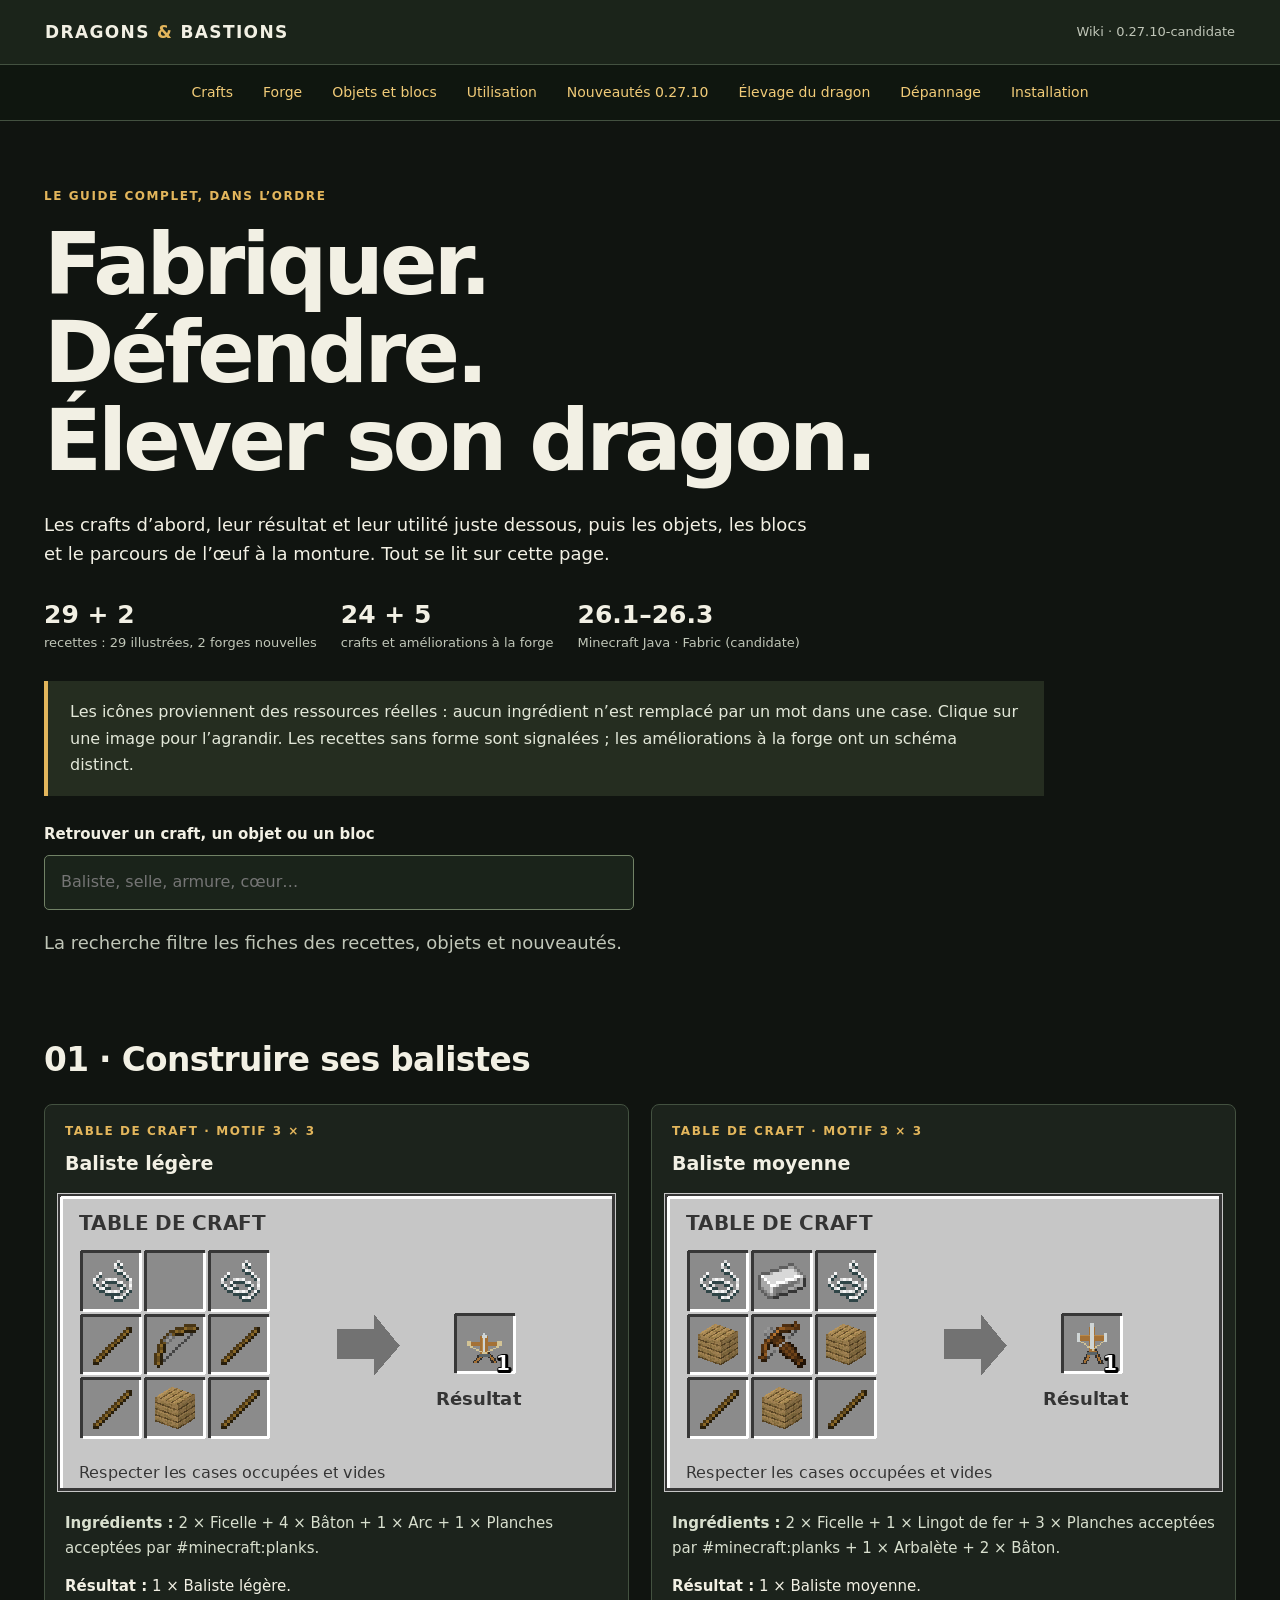
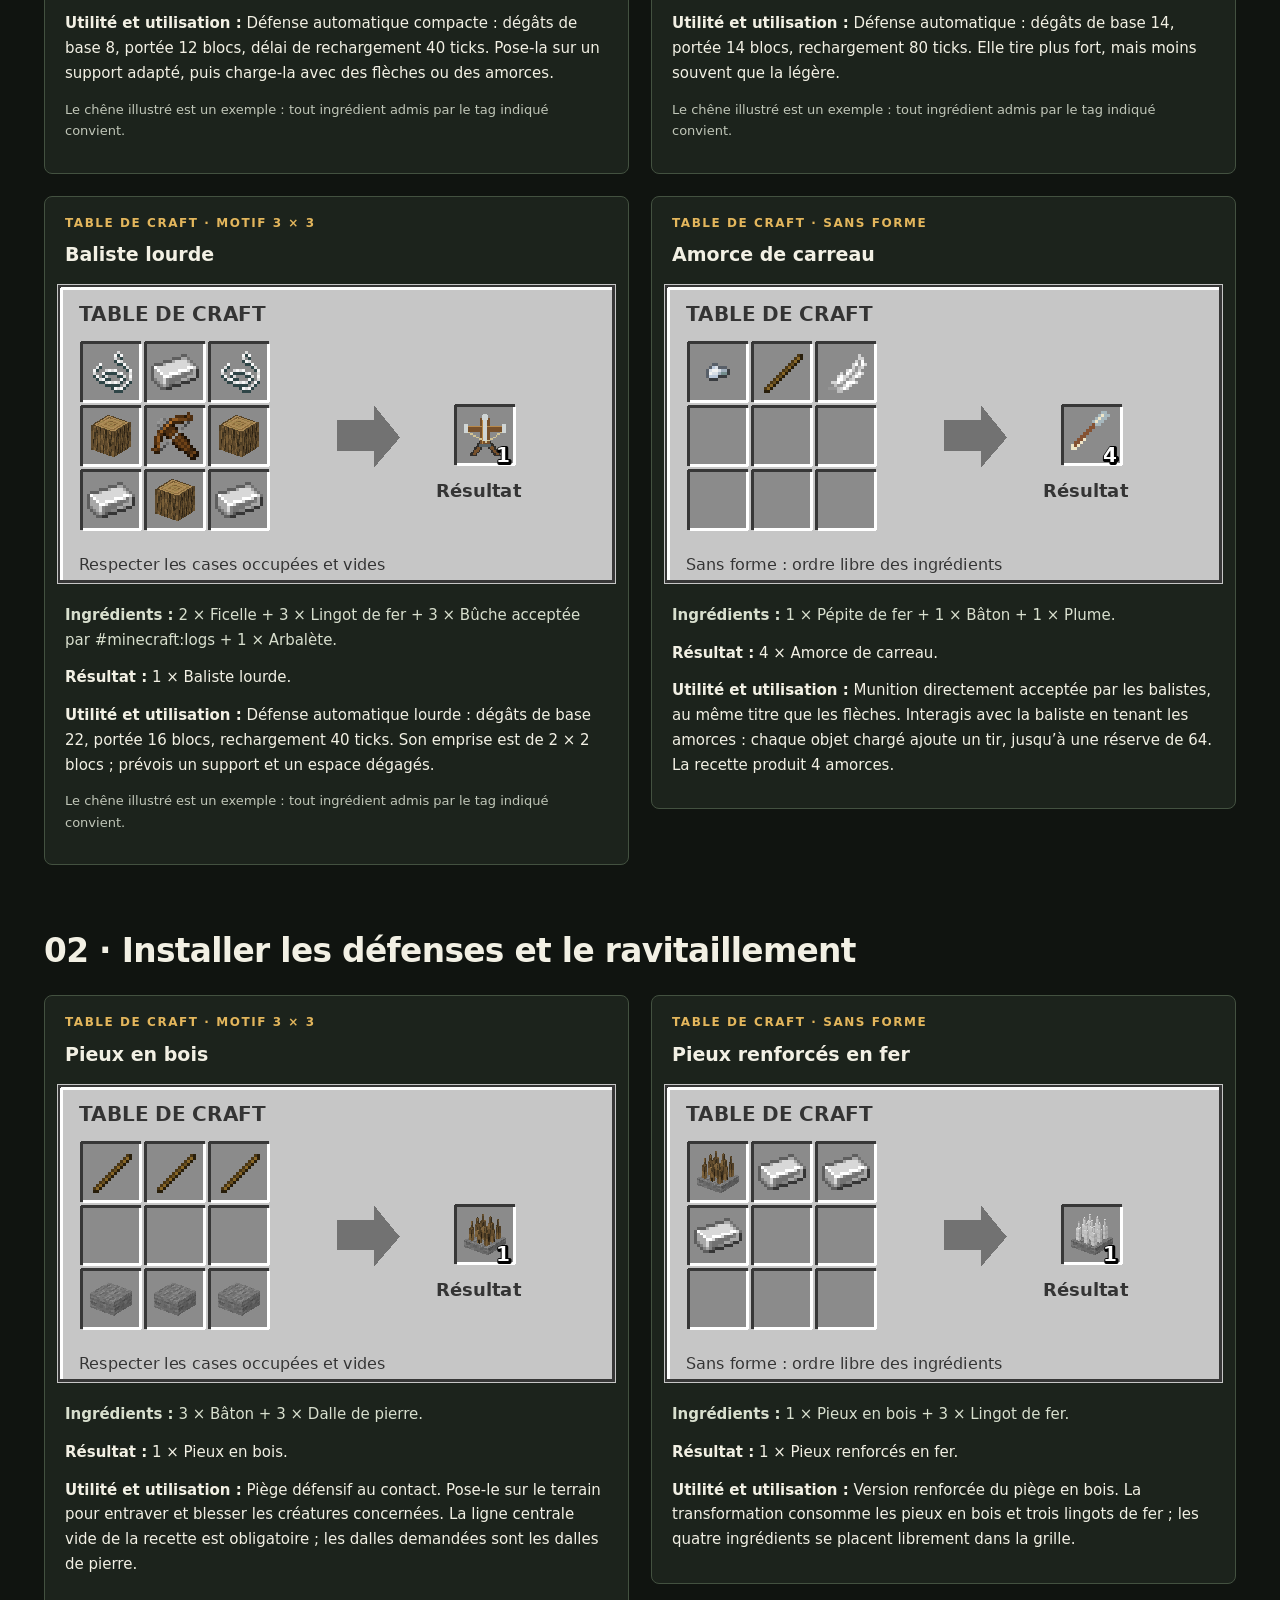
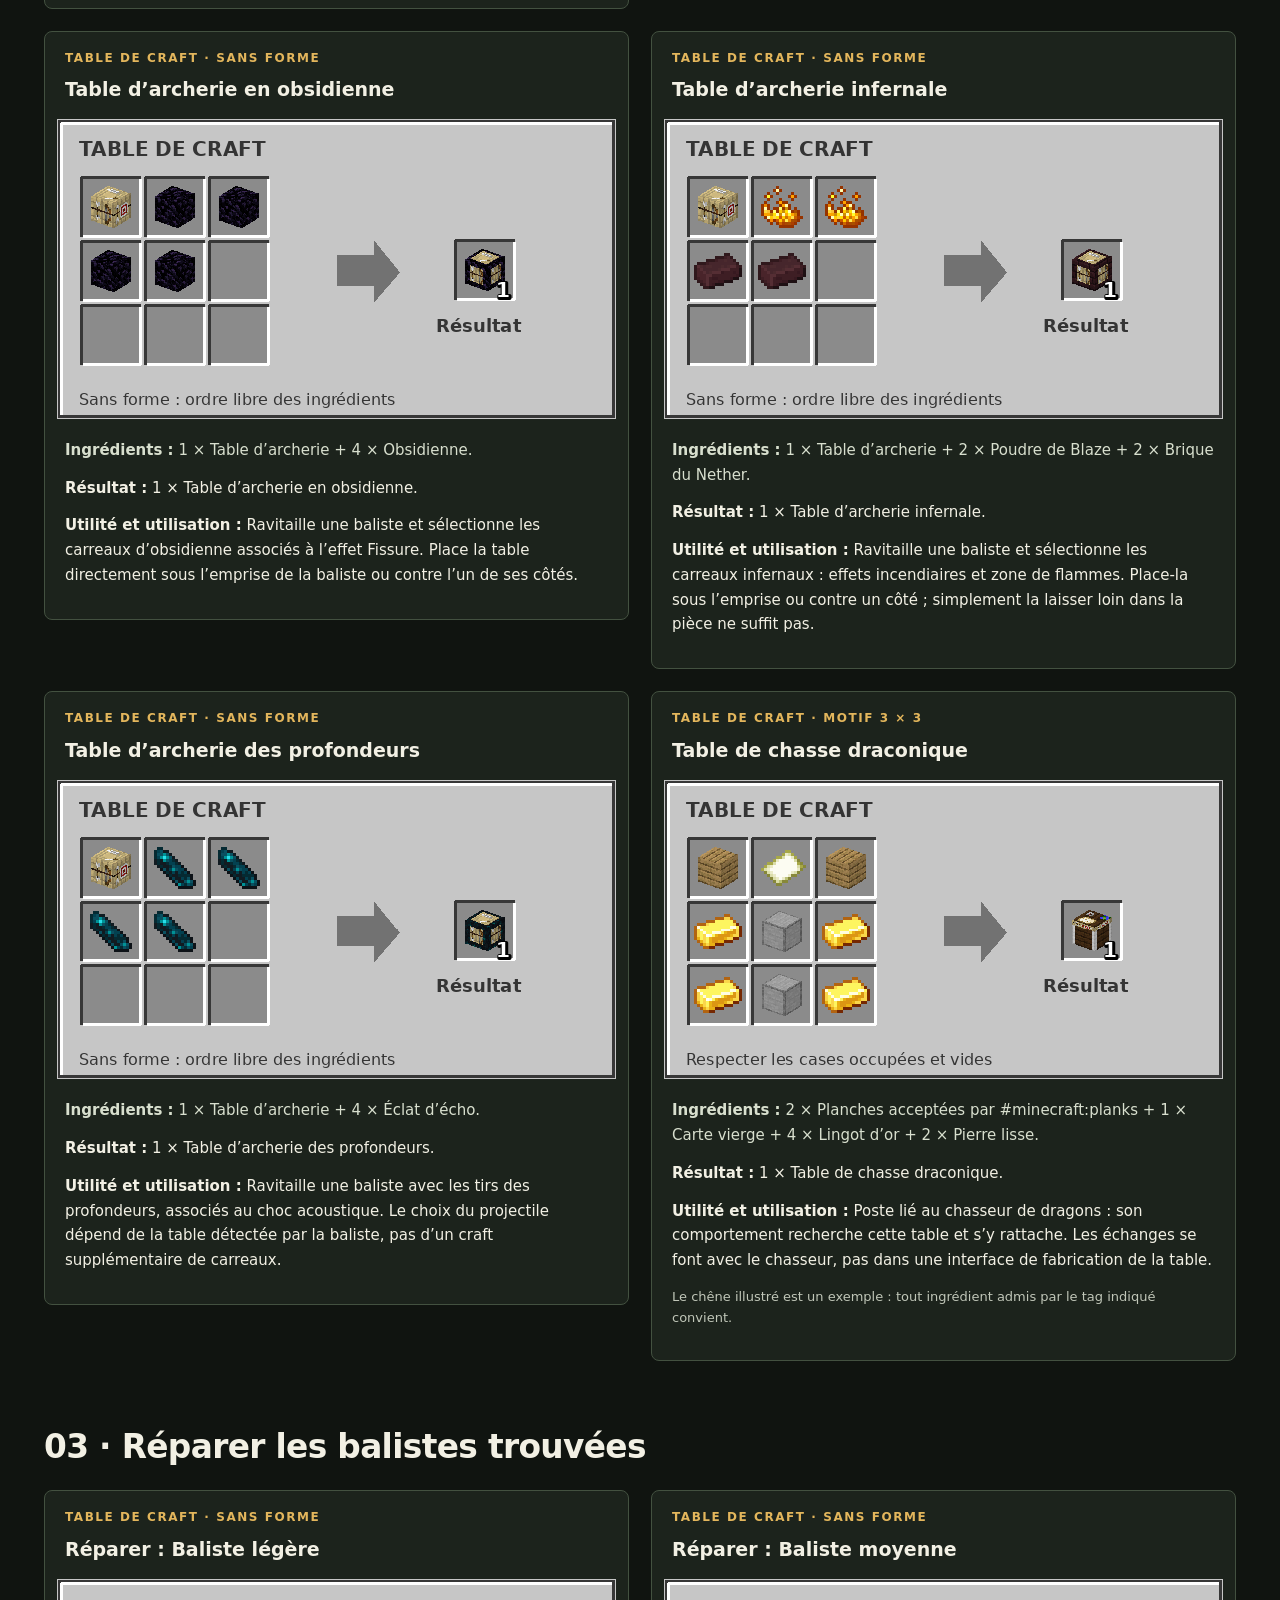
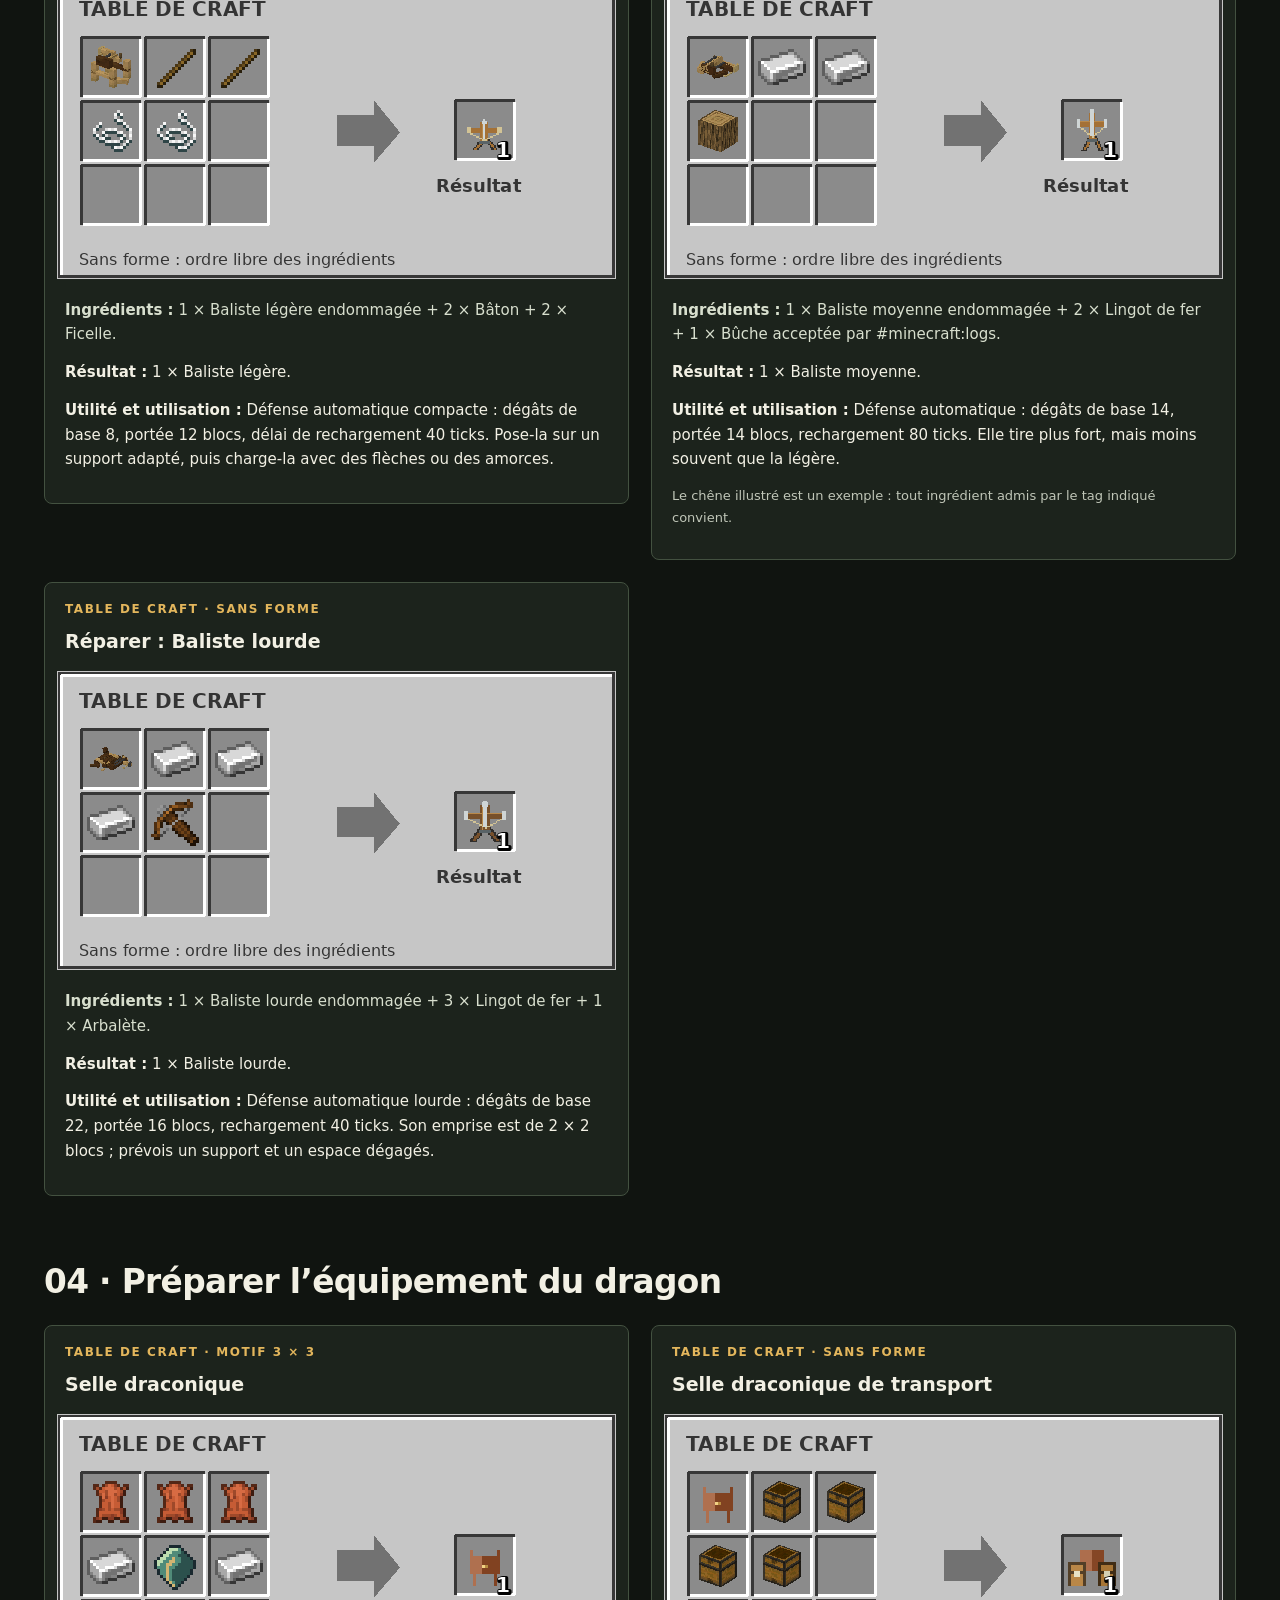
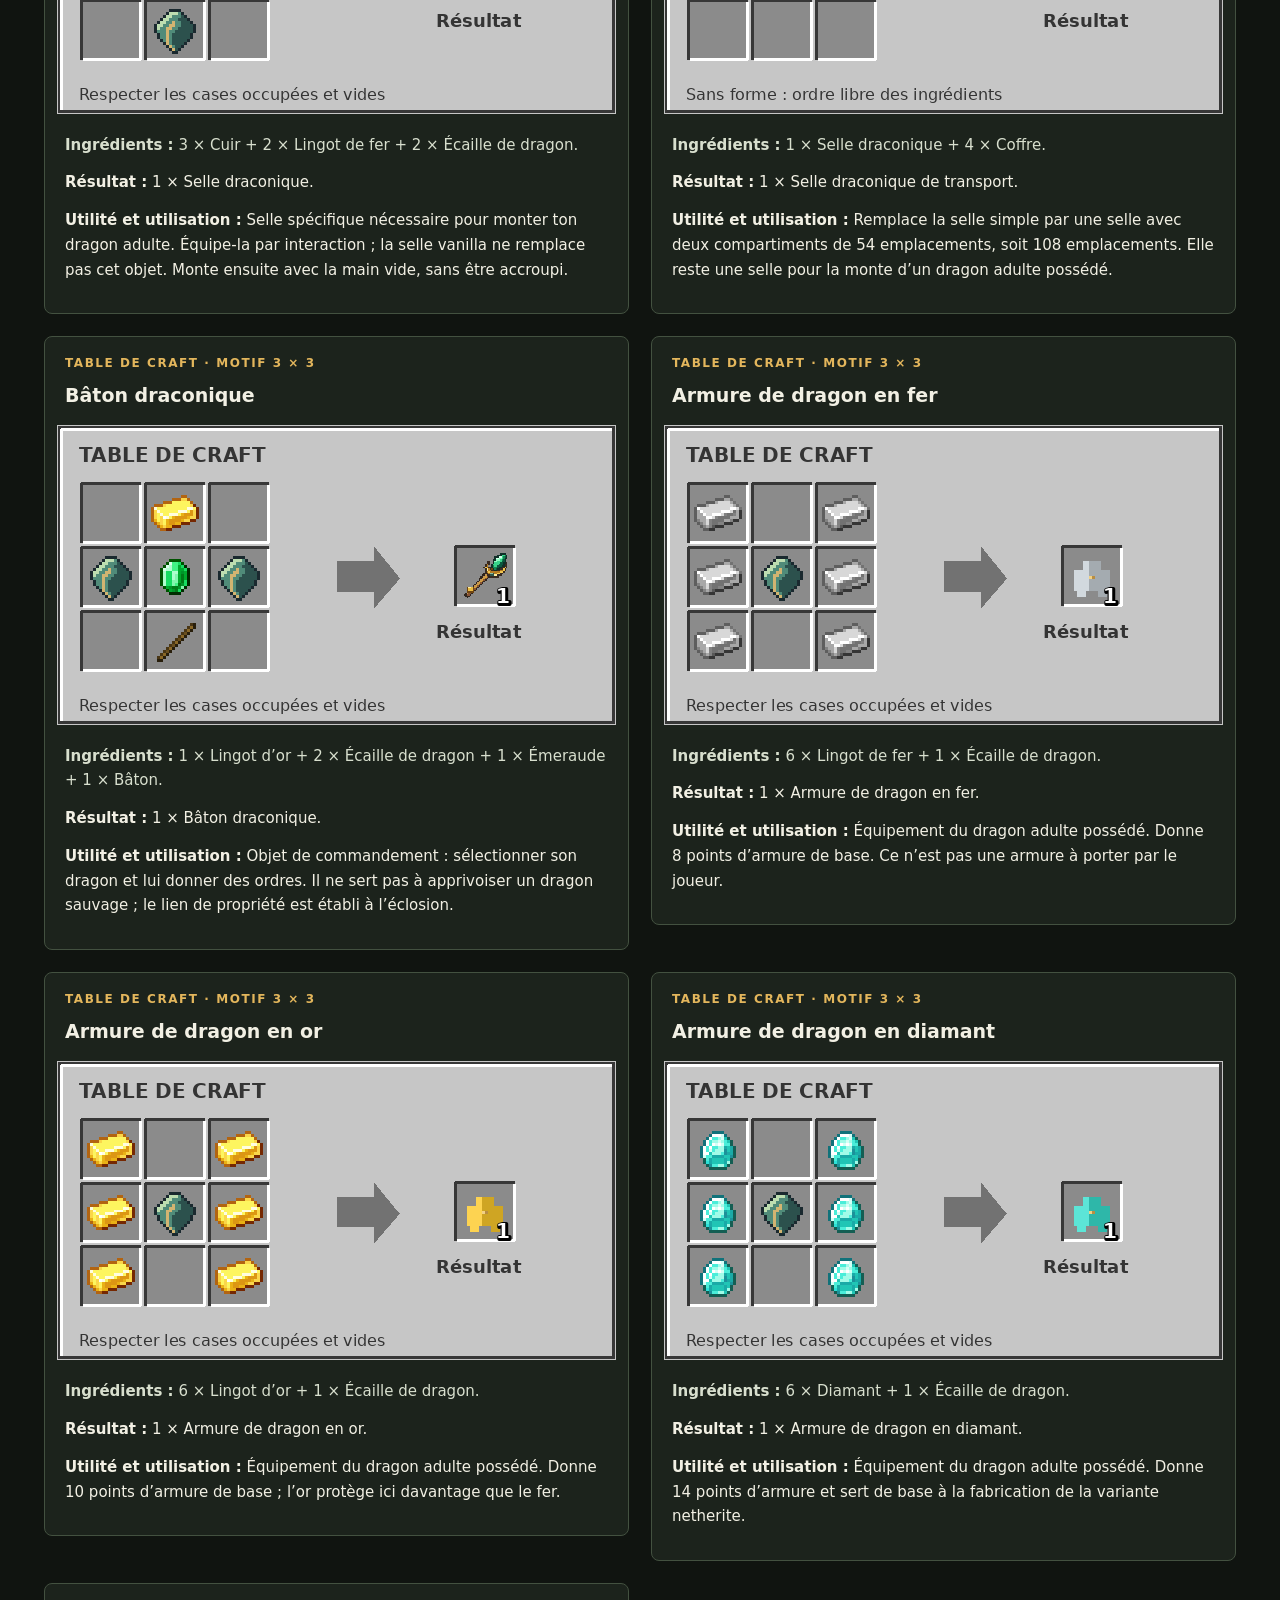
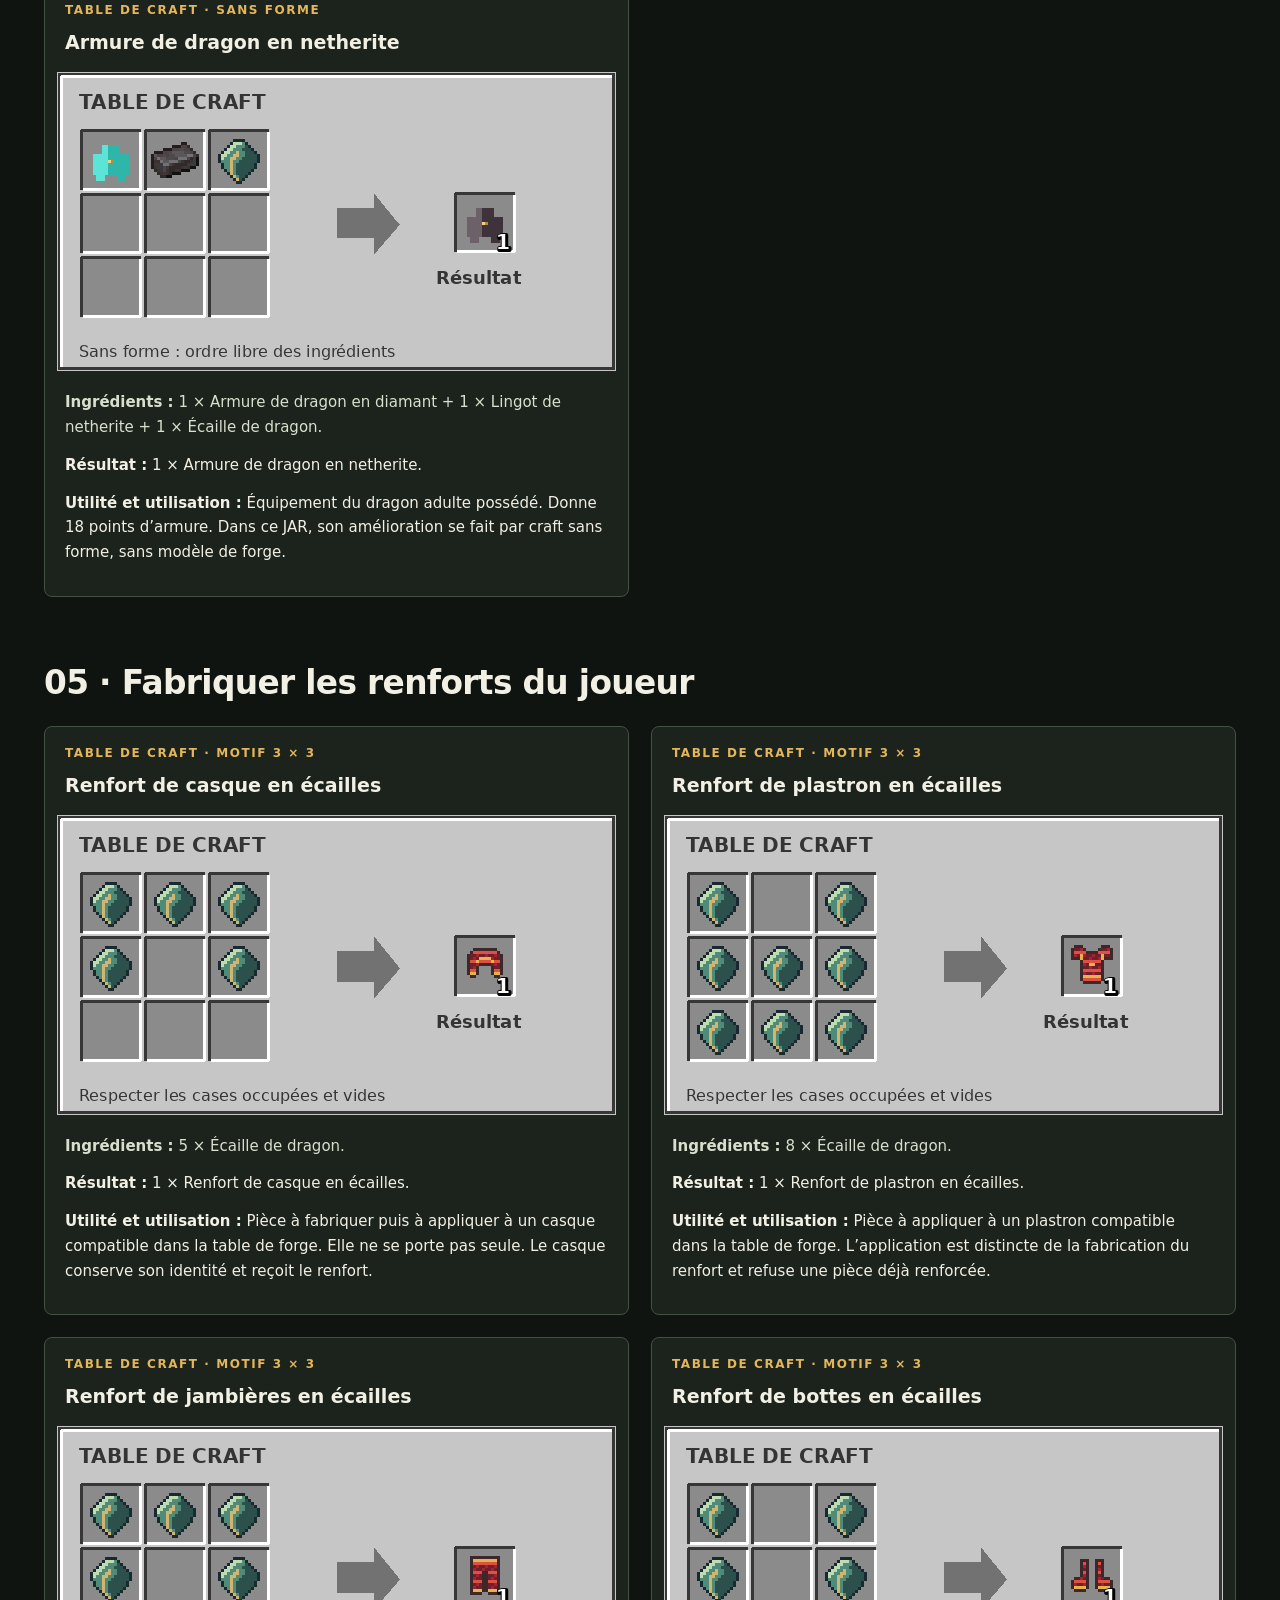
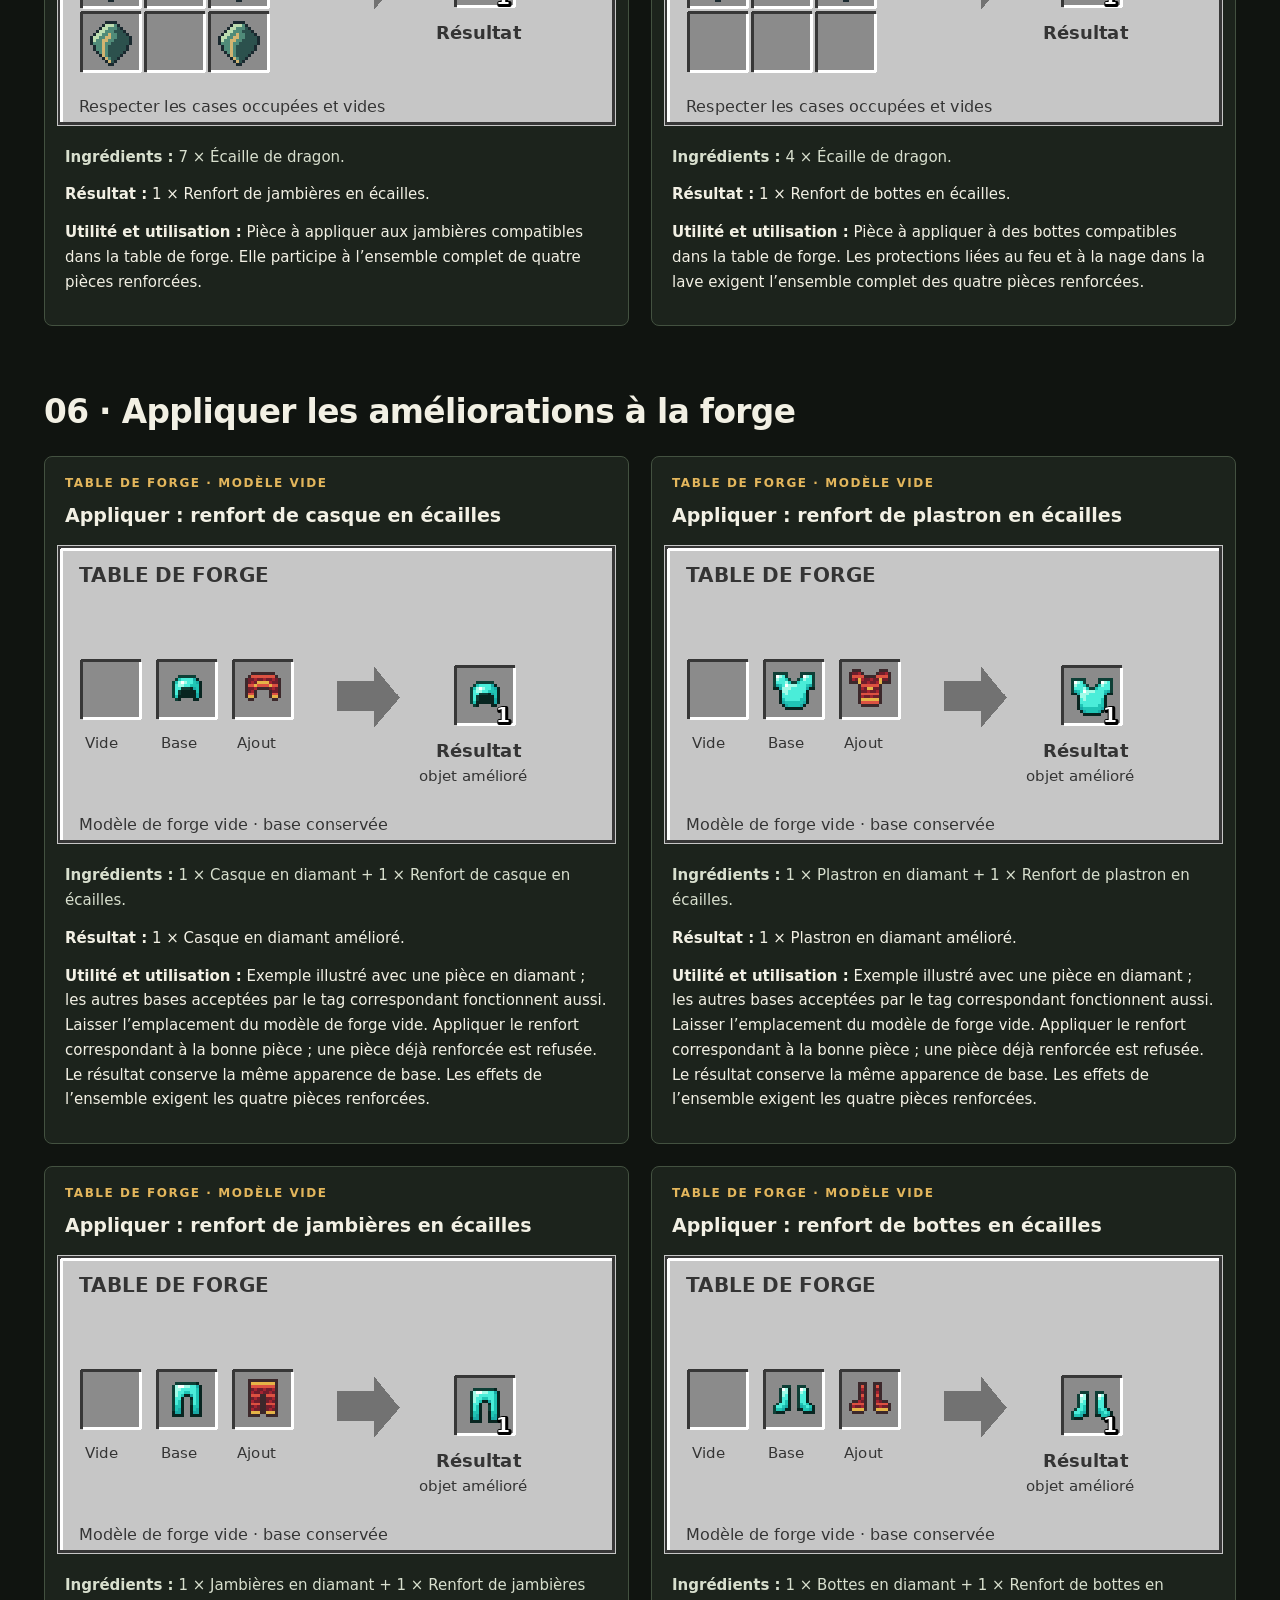
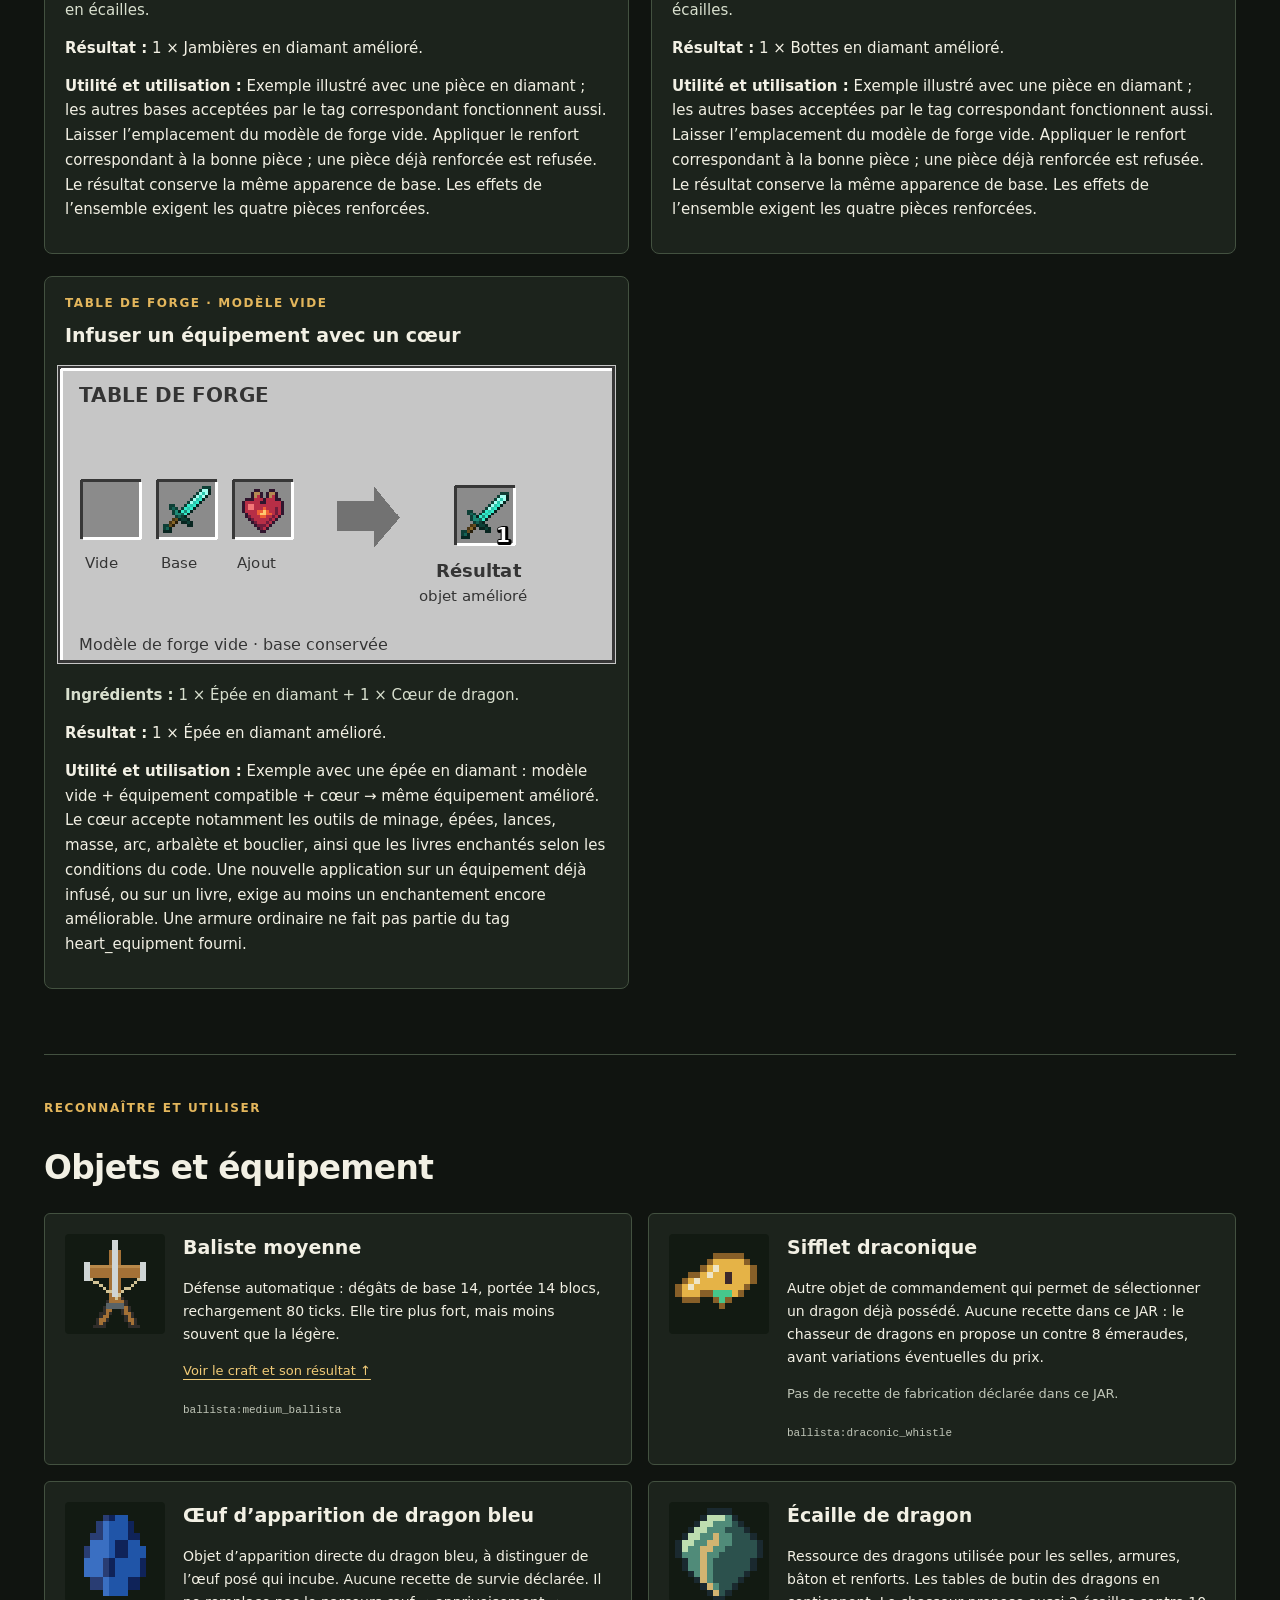
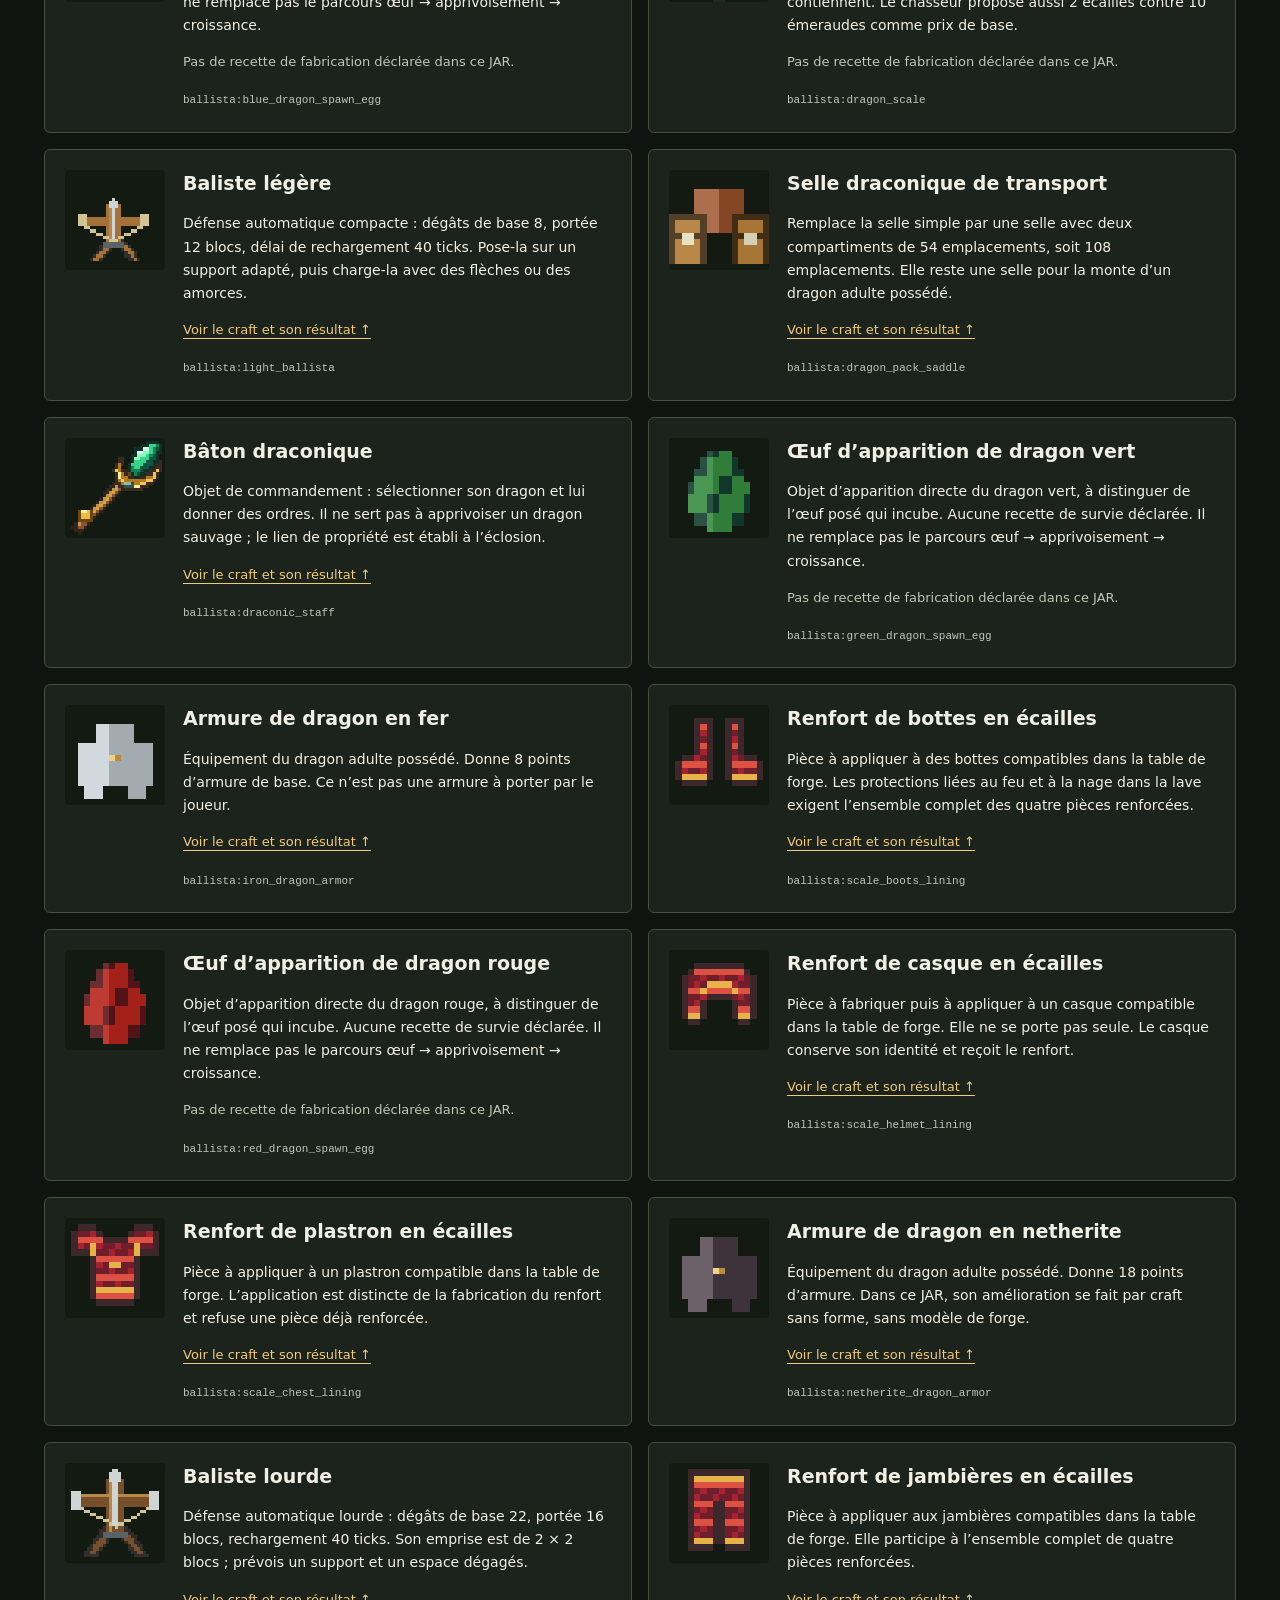
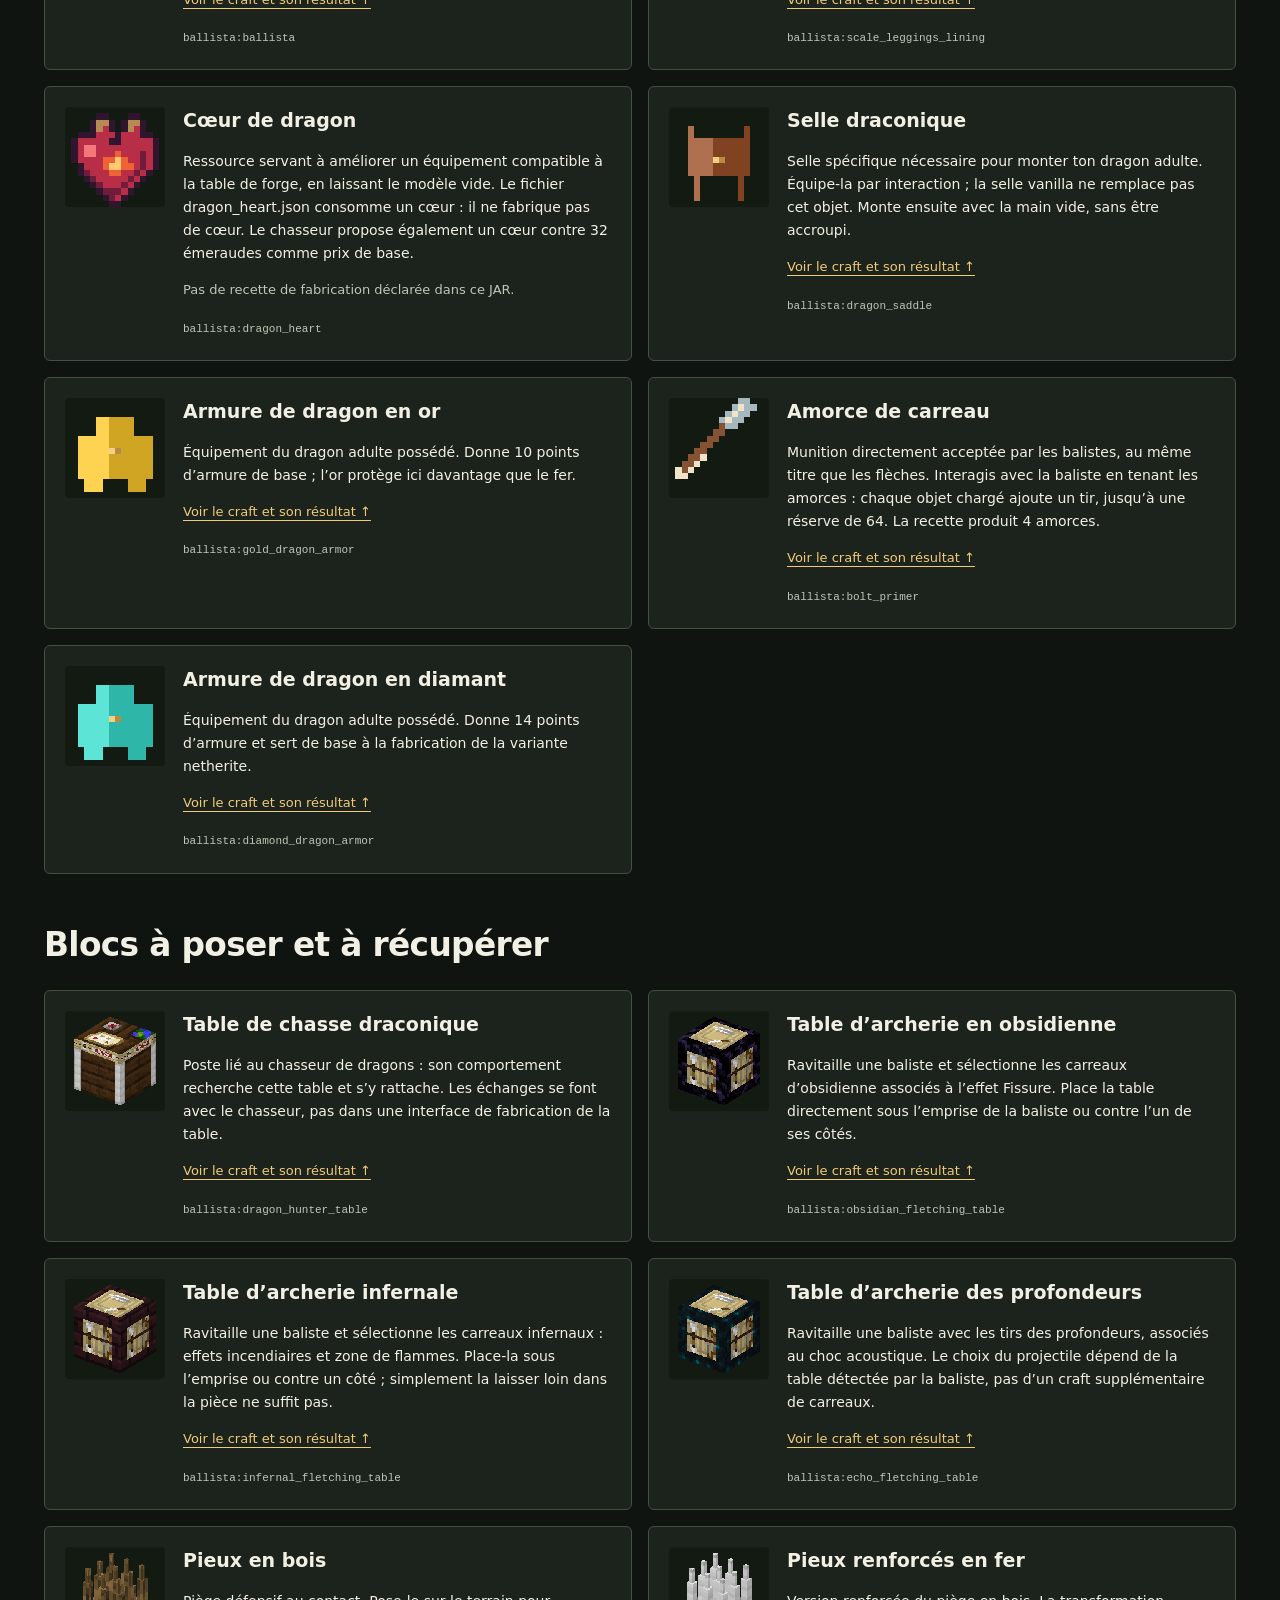
==== site/index.html @ 9e612f45 "docs: intégrer durablement la version 0.27.10 au wiki principal et au générateur" ====
<!doctype html><html lang="fr"><head><meta charset="utf-8"><meta name="viewport" content="width=device-width,initial-scale=1"><title>Dragons et bastions — Crafts, objets et élevage des dragons</title><meta name="description" content="Tous les crafts illustrés avec ingrédients et résultat, objets et blocs, puis élevage des dragons : une seule page pour les versions 0.27.10 (nouveautés) et 0.27.1 (recettes illustrées)."><link rel="stylesheet" href="wiki.css"></head><body id="haut"><a class="skip" href="#crafts">Aller au contenu</a><header class="topbar"><a class="brand" href="#haut">DRAGONS <span>&</span> BASTIONS</a><span class="version">Wiki · 0.27.10-candidate</span></header><nav class="toc" aria-label="Sommaire de la page"><a href="#crafts">Crafts</a><a href="#forge-crafts">Forge</a><a href="#catalogue">Objets et blocs</a><a href="#utilisation-balistes">Utilisation</a><a href="#nouveautes">Nouveautés 0.27.10</a><a href="#elevage">Élevage du dragon</a><a href="#depannage">Dépannage</a><a href="#installation">Installation</a></nav><main><section class="intro" id="crafts"><p class="eyebrow">LE GUIDE COMPLET, DANS L’ORDRE</p><h1>Fabriquer.<br>Défendre.<br>Élever son dragon.</h1><p>Les crafts d’abord, leur résultat et leur utilité juste dessous, puis les objets, les blocs et le parcours de l’œuf à la monture. Tout se lit sur cette page.</p><div class="stats"><span><b>29 + 2</b> recettes : 29 illustrées, 2 forges nouvelles</span><span><b>24 + 5</b> crafts et améliorations à la forge</span><span><b>26.1–26.3</b> Minecraft Java · Fabric (candidate)</span></div><aside class="notice">Les icônes proviennent des ressources réelles : aucun ingrédient n’est remplacé par un mot dans une case. Clique sur une image pour l’agrandir. Les recettes sans forme sont signalées ; les améliorations à la forge ont un schéma distinct.</aside><label class="search-label" for="recherche">Retrouver un craft, un objet ou un bloc</label><input type="search" id="recherche" placeholder="Baliste, selle, armure, cœur…"><p class="small" id="recherche-info" aria-live="polite">La recherche filtre les fiches des recettes, objets et nouveautés.</p></section><section class="recipe-group" id="balistes-crafts"><h2>01 · Construire ses balistes</h2><div class="recipe-grid"><article class="recipe searchable" id="craft-light_ballista"><p class="kicker">Table de craft · motif 3 × 3</p><h3>Baliste légère</h3><a href="generated/crafts/light_ballista.png" target="_blank" rel="noopener" aria-label="Agrandir : Baliste légère"><img src="generated/crafts/light_ballista.png" alt="Baliste légère. Cases : Ficelle / Case vide / Ficelle / Bâton / Arc / Bâton / Bâton / Planches acceptées par #minecraft:planks / Bâton. Résultat : 1 × Baliste légère." width="560" height="300" loading="lazy"></a><div class="recipe-text"><p class="materials"><b>Ingrédients :</b> 2 × Ficelle + 4 × Bâton + 1 × Arc + 1 × Planches acceptées par #minecraft:planks.</p><p><b>Résultat :</b> 1 × Baliste légère.</p><p><b>Utilité et utilisation :</b> Défense automatique compacte : dégâts de base 8, portée 12 blocs, délai de rechargement 40 ticks. Pose-la sur un support adapté, puis charge-la avec des flèches ou des amorces.</p><p class="small">Le chêne illustré est un exemple : tout ingrédient admis par le tag indiqué convient.</p></div></article><article class="recipe searchable" id="craft-medium_ballista"><p class="kicker">Table de craft · motif 3 × 3</p><h3>Baliste moyenne</h3><a href="generated/crafts/medium_ballista.png" target="_blank" rel="noopener" aria-label="Agrandir : Baliste moyenne"><img src="generated/crafts/medium_ballista.png" alt="Baliste moyenne. Cases : Ficelle / Lingot de fer / Ficelle / Planches acceptées par #minecraft:planks / Arbalète / Planches acceptées par #minecraft:planks / Bâton / Planches acceptées par #minecraft:planks / Bâton. Résultat : 1 × Baliste moyenne." width="560" height="300" loading="lazy"></a><div class="recipe-text"><p class="materials"><b>Ingrédients :</b> 2 × Ficelle + 1 × Lingot de fer + 3 × Planches acceptées par #minecraft:planks + 1 × Arbalète + 2 × Bâton.</p><p><b>Résultat :</b> 1 × Baliste moyenne.</p><p><b>Utilité et utilisation :</b> Défense automatique : dégâts de base 14, portée 14 blocs, rechargement 80 ticks. Elle tire plus fort, mais moins souvent que la légère.</p><p class="small">Le chêne illustré est un exemple : tout ingrédient admis par le tag indiqué convient.</p></div></article><article class="recipe searchable" id="craft-ballista"><p class="kicker">Table de craft · motif 3 × 3</p><h3>Baliste lourde</h3><a href="generated/crafts/ballista.png" target="_blank" rel="noopener" aria-label="Agrandir : Baliste lourde"><img src="generated/crafts/ballista.png" alt="Baliste lourde. Cases : Ficelle / Lingot de fer / Ficelle / Bûche acceptée par #minecraft:logs / Arbalète / Bûche acceptée par #minecraft:logs / Lingot de fer / Bûche acceptée par #minecraft:logs / Lingot de fer. Résultat : 1 × Baliste lourde." width="560" height="300" loading="lazy"></a><div class="recipe-text"><p class="materials"><b>Ingrédients :</b> 2 × Ficelle + 3 × Lingot de fer + 3 × Bûche acceptée par #minecraft:logs + 1 × Arbalète.</p><p><b>Résultat :</b> 1 × Baliste lourde.</p><p><b>Utilité et utilisation :</b> Défense automatique lourde : dégâts de base 22, portée 16 blocs, rechargement 40 ticks. Son emprise est de 2 × 2 blocs ; prévois un support et un espace dégagés.</p><p class="small">Le chêne illustré est un exemple : tout ingrédient admis par le tag indiqué convient.</p></div></article><article class="recipe searchable" id="craft-bolt_primer"><p class="kicker">Table de craft · sans forme</p><h3>Amorce de carreau</h3><a href="generated/crafts/bolt_primer.png" target="_blank" rel="noopener" aria-label="Agrandir : Amorce de carreau"><img src="generated/crafts/bolt_primer.png" alt="Amorce de carreau. Cases : Pépite de fer / Bâton / Plume / Case vide / Case vide / Case vide / Case vide / Case vide / Case vide. Résultat : 4 × Amorce de carreau." width="560" height="300" loading="lazy"></a><div class="recipe-text"><p class="materials"><b>Ingrédients :</b> 1 × Pépite de fer + 1 × Bâton + 1 × Plume.</p><p><b>Résultat :</b> 4 × Amorce de carreau.</p><p><b>Utilité et utilisation :</b> Munition directement acceptée par les balistes, au même titre que les flèches. Interagis avec la baliste en tenant les amorces : chaque objet chargé ajoute un tir, jusqu’à une réserve de 64. La recette produit 4 amorces.</p></div></article></div></section><section class="recipe-group" id="defenses-crafts"><h2>02 · Installer les défenses et le ravitaillement</h2><div class="recipe-grid"><article class="recipe searchable" id="craft-wooden_spikes"><p class="kicker">Table de craft · motif 3 × 3</p><h3>Pieux en bois</h3><a href="generated/crafts/wooden_spikes.png" target="_blank" rel="noopener" aria-label="Agrandir : Pieux en bois"><img src="generated/crafts/wooden_spikes.png" alt="Pieux en bois. Cases : Bâton / Bâton / Bâton / Case vide / Case vide / Case vide / Dalle de pierre / Dalle de pierre / Dalle de pierre. Résultat : 1 × Pieux en bois." width="560" height="300" loading="lazy"></a><div class="recipe-text"><p class="materials"><b>Ingrédients :</b> 3 × Bâton + 3 × Dalle de pierre.</p><p><b>Résultat :</b> 1 × Pieux en bois.</p><p><b>Utilité et utilisation :</b> Piège défensif au contact. Pose-le sur le terrain pour entraver et blesser les créatures concernées. La ligne centrale vide de la recette est obligatoire ; les dalles demandées sont les dalles de pierre.</p></div></article><article class="recipe searchable" id="craft-iron_spikes"><p class="kicker">Table de craft · sans forme</p><h3>Pieux renforcés en fer</h3><a href="generated/crafts/iron_spikes.png" target="_blank" rel="noopener" aria-label="Agrandir : Pieux renforcés en fer"><img src="generated/crafts/iron_spikes.png" alt="Pieux renforcés en fer. Cases : Pieux en bois / Lingot de fer / Lingot de fer / Lingot de fer / Case vide / Case vide / Case vide / Case vide / Case vide. Résultat : 1 × Pieux renforcés en fer." width="560" height="300" loading="lazy"></a><div class="recipe-text"><p class="materials"><b>Ingrédients :</b> 1 × Pieux en bois + 3 × Lingot de fer.</p><p><b>Résultat :</b> 1 × Pieux renforcés en fer.</p><p><b>Utilité et utilisation :</b> Version renforcée du piège en bois. La transformation consomme les pieux en bois et trois lingots de fer ; les quatre ingrédients se placent librement dans la grille.</p></div></article><article class="recipe searchable" id="craft-obsidian_fletching_table"><p class="kicker">Table de craft · sans forme</p><h3>Table d’archerie en obsidienne</h3><a href="generated/crafts/obsidian_fletching_table.png" target="_blank" rel="noopener" aria-label="Agrandir : Table d’archerie en obsidienne"><img src="generated/crafts/obsidian_fletching_table.png" alt="Table d’archerie en obsidienne. Cases : Table d’archerie / Obsidienne / Obsidienne / Obsidienne / Obsidienne / Case vide / Case vide / Case vide / Case vide. Résultat : 1 × Table d’archerie en obsidienne." width="560" height="300" loading="lazy"></a><div class="recipe-text"><p class="materials"><b>Ingrédients :</b> 1 × Table d’archerie + 4 × Obsidienne.</p><p><b>Résultat :</b> 1 × Table d’archerie en obsidienne.</p><p><b>Utilité et utilisation :</b> Ravitaille une baliste et sélectionne les carreaux d’obsidienne associés à l’effet Fissure. Place la table directement sous l’emprise de la baliste ou contre l’un de ses côtés.</p></div></article><article class="recipe searchable" id="craft-infernal_fletching_table"><p class="kicker">Table de craft · sans forme</p><h3>Table d’archerie infernale</h3><a href="generated/crafts/infernal_fletching_table.png" target="_blank" rel="noopener" aria-label="Agrandir : Table d’archerie infernale"><img src="generated/crafts/infernal_fletching_table.png" alt="Table d’archerie infernale. Cases : Table d’archerie / Poudre de Blaze / Poudre de Blaze / Brique du Nether / Brique du Nether / Case vide / Case vide / Case vide / Case vide. Résultat : 1 × Table d’archerie infernale." width="560" height="300" loading="lazy"></a><div class="recipe-text"><p class="materials"><b>Ingrédients :</b> 1 × Table d’archerie + 2 × Poudre de Blaze + 2 × Brique du Nether.</p><p><b>Résultat :</b> 1 × Table d’archerie infernale.</p><p><b>Utilité et utilisation :</b> Ravitaille une baliste et sélectionne les carreaux infernaux : effets incendiaires et zone de flammes. Place-la sous l’emprise ou contre un côté ; simplement la laisser loin dans la pièce ne suffit pas.</p></div></article><article class="recipe searchable" id="craft-echo_fletching_table"><p class="kicker">Table de craft · sans forme</p><h3>Table d’archerie des profondeurs</h3><a href="generated/crafts/echo_fletching_table.png" target="_blank" rel="noopener" aria-label="Agrandir : Table d’archerie des profondeurs"><img src="generated/crafts/echo_fletching_table.png" alt="Table d’archerie des profondeurs. Cases : Table d’archerie / Éclat d’écho / Éclat d’écho / Éclat d’écho / Éclat d’écho / Case vide / Case vide / Case vide / Case vide. Résultat : 1 × Table d’archerie des profondeurs." width="560" height="300" loading="lazy"></a><div class="recipe-text"><p class="materials"><b>Ingrédients :</b> 1 × Table d’archerie + 4 × Éclat d’écho.</p><p><b>Résultat :</b> 1 × Table d’archerie des profondeurs.</p><p><b>Utilité et utilisation :</b> Ravitaille une baliste avec les tirs des profondeurs, associés au choc acoustique. Le choix du projectile dépend de la table détectée par la baliste, pas d’un craft supplémentaire de carreaux.</p></div></article><article class="recipe searchable" id="craft-dragon_hunter_table"><p class="kicker">Table de craft · motif 3 × 3</p><h3>Table de chasse draconique</h3><a href="generated/crafts/dragon_hunter_table.png" target="_blank" rel="noopener" aria-label="Agrandir : Table de chasse draconique"><img src="generated/crafts/dragon_hunter_table.png" alt="Table de chasse draconique. Cases : Planches acceptées par #minecraft:planks / Carte vierge / Planches acceptées par #minecraft:planks / Lingot d’or / Pierre lisse / Lingot d’or / Lingot d’or / Pierre lisse / Lingot d’or. Résultat : 1 × Table de chasse draconique." width="560" height="300" loading="lazy"></a><div class="recipe-text"><p class="materials"><b>Ingrédients :</b> 2 × Planches acceptées par #minecraft:planks + 1 × Carte vierge + 4 × Lingot d’or + 2 × Pierre lisse.</p><p><b>Résultat :</b> 1 × Table de chasse draconique.</p><p><b>Utilité et utilisation :</b> Poste lié au chasseur de dragons : son comportement recherche cette table et s’y rattache. Les échanges se font avec le chasseur, pas dans une interface de fabrication de la table.</p><p class="small">Le chêne illustré est un exemple : tout ingrédient admis par le tag indiqué convient.</p></div></article></div></section><section class="recipe-group" id="reparations-crafts"><h2>03 · Réparer les balistes trouvées</h2><div class="recipe-grid"><article class="recipe searchable" id="craft-repair_light_ballista"><p class="kicker">Table de craft · sans forme</p><h3>Réparer : Baliste légère</h3><a href="generated/crafts/repair_light_ballista.png" target="_blank" rel="noopener" aria-label="Agrandir : Réparer : Baliste légère"><img src="generated/crafts/repair_light_ballista.png" alt="Réparer : Baliste légère. Cases : Baliste légère endommagée / Bâton / Bâton / Ficelle / Ficelle / Case vide / Case vide / Case vide / Case vide. Résultat : 1 × Baliste légère." width="560" height="300" loading="lazy"></a><div class="recipe-text"><p class="materials"><b>Ingrédients :</b> 1 × Baliste légère endommagée + 2 × Bâton + 2 × Ficelle.</p><p><b>Résultat :</b> 1 × Baliste légère.</p><p><b>Utilité et utilisation :</b> Défense automatique compacte : dégâts de base 8, portée 12 blocs, délai de rechargement 40 ticks. Pose-la sur un support adapté, puis charge-la avec des flèches ou des amorces.</p></div></article><article class="recipe searchable" id="craft-repair_medium_ballista"><p class="kicker">Table de craft · sans forme</p><h3>Réparer : Baliste moyenne</h3><a href="generated/crafts/repair_medium_ballista.png" target="_blank" rel="noopener" aria-label="Agrandir : Réparer : Baliste moyenne"><img src="generated/crafts/repair_medium_ballista.png" alt="Réparer : Baliste moyenne. Cases : Baliste moyenne endommagée / Lingot de fer / Lingot de fer / Bûche acceptée par #minecraft:logs / Case vide / Case vide / Case vide / Case vide / Case vide. Résultat : 1 × Baliste moyenne." width="560" height="300" loading="lazy"></a><div class="recipe-text"><p class="materials"><b>Ingrédients :</b> 1 × Baliste moyenne endommagée + 2 × Lingot de fer + 1 × Bûche acceptée par #minecraft:logs.</p><p><b>Résultat :</b> 1 × Baliste moyenne.</p><p><b>Utilité et utilisation :</b> Défense automatique : dégâts de base 14, portée 14 blocs, rechargement 80 ticks. Elle tire plus fort, mais moins souvent que la légère.</p><p class="small">Le chêne illustré est un exemple : tout ingrédient admis par le tag indiqué convient.</p></div></article><article class="recipe searchable" id="craft-repair_heavy_ballista"><p class="kicker">Table de craft · sans forme</p><h3>Réparer : Baliste lourde</h3><a href="generated/crafts/repair_heavy_ballista.png" target="_blank" rel="noopener" aria-label="Agrandir : Réparer : Baliste lourde"><img src="generated/crafts/repair_heavy_ballista.png" alt="Réparer : Baliste lourde. Cases : Baliste lourde endommagée / Lingot de fer / Lingot de fer / Lingot de fer / Arbalète / Case vide / Case vide / Case vide / Case vide. Résultat : 1 × Baliste lourde." width="560" height="300" loading="lazy"></a><div class="recipe-text"><p class="materials"><b>Ingrédients :</b> 1 × Baliste lourde endommagée + 3 × Lingot de fer + 1 × Arbalète.</p><p><b>Résultat :</b> 1 × Baliste lourde.</p><p><b>Utilité et utilisation :</b> Défense automatique lourde : dégâts de base 22, portée 16 blocs, rechargement 40 ticks. Son emprise est de 2 × 2 blocs ; prévois un support et un espace dégagés.</p></div></article></div></section><section class="recipe-group" id="equipements-crafts"><h2>04 · Préparer l’équipement du dragon</h2><div class="recipe-grid"><article class="recipe searchable" id="craft-dragon_saddle"><p class="kicker">Table de craft · motif 3 × 3</p><h3>Selle draconique</h3><a href="generated/crafts/dragon_saddle.png" target="_blank" rel="noopener" aria-label="Agrandir : Selle draconique"><img src="generated/crafts/dragon_saddle.png" alt="Selle draconique. Cases : Cuir / Cuir / Cuir / Lingot de fer / Écaille de dragon / Lingot de fer / Case vide / Écaille de dragon / Case vide. Résultat : 1 × Selle draconique." width="560" height="300" loading="lazy"></a><div class="recipe-text"><p class="materials"><b>Ingrédients :</b> 3 × Cuir + 2 × Lingot de fer + 2 × Écaille de dragon.</p><p><b>Résultat :</b> 1 × Selle draconique.</p><p><b>Utilité et utilisation :</b> Selle spécifique nécessaire pour monter ton dragon adulte. Équipe-la par interaction ; la selle vanilla ne remplace pas cet objet. Monte ensuite avec la main vide, sans être accroupi.</p></div></article><article class="recipe searchable" id="craft-dragon_pack_saddle"><p class="kicker">Table de craft · sans forme</p><h3>Selle draconique de transport</h3><a href="generated/crafts/dragon_pack_saddle.png" target="_blank" rel="noopener" aria-label="Agrandir : Selle draconique de transport"><img src="generated/crafts/dragon_pack_saddle.png" alt="Selle draconique de transport. Cases : Selle draconique / Coffre / Coffre / Coffre / Coffre / Case vide / Case vide / Case vide / Case vide. Résultat : 1 × Selle draconique de transport." width="560" height="300" loading="lazy"></a><div class="recipe-text"><p class="materials"><b>Ingrédients :</b> 1 × Selle draconique + 4 × Coffre.</p><p><b>Résultat :</b> 1 × Selle draconique de transport.</p><p><b>Utilité et utilisation :</b> Remplace la selle simple par une selle avec deux compartiments de 54 emplacements, soit 108 emplacements. Elle reste une selle pour la monte d’un dragon adulte possédé.</p></div></article><article class="recipe searchable" id="craft-draconic_staff"><p class="kicker">Table de craft · motif 3 × 3</p><h3>Bâton draconique</h3><a href="generated/crafts/draconic_staff.png" target="_blank" rel="noopener" aria-label="Agrandir : Bâton draconique"><img src="generated/crafts/draconic_staff.png" alt="Bâton draconique. Cases : Case vide / Lingot d’or / Case vide / Écaille de dragon / Émeraude / Écaille de dragon / Case vide / Bâton / Case vide. Résultat : 1 × Bâton draconique." width="560" height="300" loading="lazy"></a><div class="recipe-text"><p class="materials"><b>Ingrédients :</b> 1 × Lingot d’or + 2 × Écaille de dragon + 1 × Émeraude + 1 × Bâton.</p><p><b>Résultat :</b> 1 × Bâton draconique.</p><p><b>Utilité et utilisation :</b> Objet de commandement : sélectionner son dragon et lui donner des ordres. Il ne sert pas à apprivoiser un dragon sauvage ; le lien de propriété est établi à l’éclosion.</p></div></article><article class="recipe searchable" id="craft-iron_dragon_armor"><p class="kicker">Table de craft · motif 3 × 3</p><h3>Armure de dragon en fer</h3><a href="generated/crafts/iron_dragon_armor.png" target="_blank" rel="noopener" aria-label="Agrandir : Armure de dragon en fer"><img src="generated/crafts/iron_dragon_armor.png" alt="Armure de dragon en fer. Cases : Lingot de fer / Case vide / Lingot de fer / Lingot de fer / Écaille de dragon / Lingot de fer / Lingot de fer / Case vide / Lingot de fer. Résultat : 1 × Armure de dragon en fer." width="560" height="300" loading="lazy"></a><div class="recipe-text"><p class="materials"><b>Ingrédients :</b> 6 × Lingot de fer + 1 × Écaille de dragon.</p><p><b>Résultat :</b> 1 × Armure de dragon en fer.</p><p><b>Utilité et utilisation :</b> Équipement du dragon adulte possédé. Donne 8 points d’armure de base. Ce n’est pas une armure à porter par le joueur.</p></div></article><article class="recipe searchable" id="craft-gold_dragon_armor"><p class="kicker">Table de craft · motif 3 × 3</p><h3>Armure de dragon en or</h3><a href="generated/crafts/gold_dragon_armor.png" target="_blank" rel="noopener" aria-label="Agrandir : Armure de dragon en or"><img src="generated/crafts/gold_dragon_armor.png" alt="Armure de dragon en or. Cases : Lingot d’or / Case vide / Lingot d’or / Lingot d’or / Écaille de dragon / Lingot d’or / Lingot d’or / Case vide / Lingot d’or. Résultat : 1 × Armure de dragon en or." width="560" height="300" loading="lazy"></a><div class="recipe-text"><p class="materials"><b>Ingrédients :</b> 6 × Lingot d’or + 1 × Écaille de dragon.</p><p><b>Résultat :</b> 1 × Armure de dragon en or.</p><p><b>Utilité et utilisation :</b> Équipement du dragon adulte possédé. Donne 10 points d’armure de base ; l’or protège ici davantage que le fer.</p></div></article><article class="recipe searchable" id="craft-diamond_dragon_armor"><p class="kicker">Table de craft · motif 3 × 3</p><h3>Armure de dragon en diamant</h3><a href="generated/crafts/diamond_dragon_armor.png" target="_blank" rel="noopener" aria-label="Agrandir : Armure de dragon en diamant"><img src="generated/crafts/diamond_dragon_armor.png" alt="Armure de dragon en diamant. Cases : Diamant / Case vide / Diamant / Diamant / Écaille de dragon / Diamant / Diamant / Case vide / Diamant. Résultat : 1 × Armure de dragon en diamant." width="560" height="300" loading="lazy"></a><div class="recipe-text"><p class="materials"><b>Ingrédients :</b> 6 × Diamant + 1 × Écaille de dragon.</p><p><b>Résultat :</b> 1 × Armure de dragon en diamant.</p><p><b>Utilité et utilisation :</b> Équipement du dragon adulte possédé. Donne 14 points d’armure et sert de base à la fabrication de la variante netherite.</p></div></article><article class="recipe searchable" id="craft-netherite_dragon_armor"><p class="kicker">Table de craft · sans forme</p><h3>Armure de dragon en netherite</h3><a href="generated/crafts/netherite_dragon_armor.png" target="_blank" rel="noopener" aria-label="Agrandir : Armure de dragon en netherite"><img src="generated/crafts/netherite_dragon_armor.png" alt="Armure de dragon en netherite. Cases : Armure de dragon en diamant / Lingot de netherite / Écaille de dragon / Case vide / Case vide / Case vide / Case vide / Case vide / Case vide. Résultat : 1 × Armure de dragon en netherite." width="560" height="300" loading="lazy"></a><div class="recipe-text"><p class="materials"><b>Ingrédients :</b> 1 × Armure de dragon en diamant + 1 × Lingot de netherite + 1 × Écaille de dragon.</p><p><b>Résultat :</b> 1 × Armure de dragon en netherite.</p><p><b>Utilité et utilisation :</b> Équipement du dragon adulte possédé. Donne 18 points d’armure. Dans ce JAR, son amélioration se fait par craft sans forme, sans modèle de forge.</p></div></article></div></section><section class="recipe-group" id="renforts-crafts"><h2>05 · Fabriquer les renforts du joueur</h2><div class="recipe-grid"><article class="recipe searchable" id="craft-scale_helmet_lining"><p class="kicker">Table de craft · motif 3 × 3</p><h3>Renfort de casque en écailles</h3><a href="generated/crafts/scale_helmet_lining.png" target="_blank" rel="noopener" aria-label="Agrandir : Renfort de casque en écailles"><img src="generated/crafts/scale_helmet_lining.png" alt="Renfort de casque en écailles. Cases : Écaille de dragon / Écaille de dragon / Écaille de dragon / Écaille de dragon / Case vide / Écaille de dragon / Case vide / Case vide / Case vide. Résultat : 1 × Renfort de casque en écailles." width="560" height="300" loading="lazy"></a><div class="recipe-text"><p class="materials"><b>Ingrédients :</b> 5 × Écaille de dragon.</p><p><b>Résultat :</b> 1 × Renfort de casque en écailles.</p><p><b>Utilité et utilisation :</b> Pièce à fabriquer puis à appliquer à un casque compatible dans la table de forge. Elle ne se porte pas seule. Le casque conserve son identité et reçoit le renfort.</p></div></article><article class="recipe searchable" id="craft-scale_chest_lining"><p class="kicker">Table de craft · motif 3 × 3</p><h3>Renfort de plastron en écailles</h3><a href="generated/crafts/scale_chest_lining.png" target="_blank" rel="noopener" aria-label="Agrandir : Renfort de plastron en écailles"><img src="generated/crafts/scale_chest_lining.png" alt="Renfort de plastron en écailles. Cases : Écaille de dragon / Case vide / Écaille de dragon / Écaille de dragon / Écaille de dragon / Écaille de dragon / Écaille de dragon / Écaille de dragon / Écaille de dragon. Résultat : 1 × Renfort de plastron en écailles." width="560" height="300" loading="lazy"></a><div class="recipe-text"><p class="materials"><b>Ingrédients :</b> 8 × Écaille de dragon.</p><p><b>Résultat :</b> 1 × Renfort de plastron en écailles.</p><p><b>Utilité et utilisation :</b> Pièce à appliquer à un plastron compatible dans la table de forge. L’application est distincte de la fabrication du renfort et refuse une pièce déjà renforcée.</p></div></article><article class="recipe searchable" id="craft-scale_leggings_lining"><p class="kicker">Table de craft · motif 3 × 3</p><h3>Renfort de jambières en écailles</h3><a href="generated/crafts/scale_leggings_lining.png" target="_blank" rel="noopener" aria-label="Agrandir : Renfort de jambières en écailles"><img src="generated/crafts/scale_leggings_lining.png" alt="Renfort de jambières en écailles. Cases : Écaille de dragon / Écaille de dragon / Écaille de dragon / Écaille de dragon / Case vide / Écaille de dragon / Écaille de dragon / Case vide / Écaille de dragon. Résultat : 1 × Renfort de jambières en écailles." width="560" height="300" loading="lazy"></a><div class="recipe-text"><p class="materials"><b>Ingrédients :</b> 7 × Écaille de dragon.</p><p><b>Résultat :</b> 1 × Renfort de jambières en écailles.</p><p><b>Utilité et utilisation :</b> Pièce à appliquer aux jambières compatibles dans la table de forge. Elle participe à l’ensemble complet de quatre pièces renforcées.</p></div></article><article class="recipe searchable" id="craft-scale_boots_lining"><p class="kicker">Table de craft · motif 3 × 3</p><h3>Renfort de bottes en écailles</h3><a href="generated/crafts/scale_boots_lining.png" target="_blank" rel="noopener" aria-label="Agrandir : Renfort de bottes en écailles"><img src="generated/crafts/scale_boots_lining.png" alt="Renfort de bottes en écailles. Cases : Écaille de dragon / Case vide / Écaille de dragon / Écaille de dragon / Case vide / Écaille de dragon / Case vide / Case vide / Case vide. Résultat : 1 × Renfort de bottes en écailles." width="560" height="300" loading="lazy"></a><div class="recipe-text"><p class="materials"><b>Ingrédients :</b> 4 × Écaille de dragon.</p><p><b>Résultat :</b> 1 × Renfort de bottes en écailles.</p><p><b>Utilité et utilisation :</b> Pièce à appliquer à des bottes compatibles dans la table de forge. Les protections liées au feu et à la nage dans la lave exigent l’ensemble complet des quatre pièces renforcées.</p></div></article></div></section><section class="recipe-group" id="forge-crafts"><h2>06 · Appliquer les améliorations à la forge</h2><div class="recipe-grid"><article class="recipe searchable" id="craft-apply_scale_helmet_lining"><p class="kicker">Table de forge · modèle vide</p><h3>Appliquer : renfort de casque en écailles</h3><a href="generated/crafts/apply_scale_helmet_lining.png" target="_blank" rel="noopener" aria-label="Agrandir : Appliquer : renfort de casque en écailles"><img src="generated/crafts/apply_scale_helmet_lining.png" alt="Appliquer : renfort de casque en écailles. Modèle vide ; 1 × Casque en diamant + 1 × Renfort de casque en écailles. Résultat : 1 × Casque en diamant amélioré." width="560" height="300" loading="lazy"></a><div class="recipe-text"><p class="materials"><b>Ingrédients :</b> 1 × Casque en diamant + 1 × Renfort de casque en écailles.</p><p><b>Résultat :</b> 1 × Casque en diamant amélioré.</p><p><b>Utilité et utilisation :</b> Exemple illustré avec une pièce en diamant ; les autres bases acceptées par le tag correspondant fonctionnent aussi. Laisser l’emplacement du modèle de forge vide. Appliquer le renfort correspondant à la bonne pièce ; une pièce déjà renforcée est refusée. Le résultat conserve la même apparence de base. Les effets de l’ensemble exigent les quatre pièces renforcées.</p></div></article><article class="recipe searchable" id="craft-apply_scale_chest_lining"><p class="kicker">Table de forge · modèle vide</p><h3>Appliquer : renfort de plastron en écailles</h3><a href="generated/crafts/apply_scale_chest_lining.png" target="_blank" rel="noopener" aria-label="Agrandir : Appliquer : renfort de plastron en écailles"><img src="generated/crafts/apply_scale_chest_lining.png" alt="Appliquer : renfort de plastron en écailles. Modèle vide ; 1 × Plastron en diamant + 1 × Renfort de plastron en écailles. Résultat : 1 × Plastron en diamant amélioré." width="560" height="300" loading="lazy"></a><div class="recipe-text"><p class="materials"><b>Ingrédients :</b> 1 × Plastron en diamant + 1 × Renfort de plastron en écailles.</p><p><b>Résultat :</b> 1 × Plastron en diamant amélioré.</p><p><b>Utilité et utilisation :</b> Exemple illustré avec une pièce en diamant ; les autres bases acceptées par le tag correspondant fonctionnent aussi. Laisser l’emplacement du modèle de forge vide. Appliquer le renfort correspondant à la bonne pièce ; une pièce déjà renforcée est refusée. Le résultat conserve la même apparence de base. Les effets de l’ensemble exigent les quatre pièces renforcées.</p></div></article><article class="recipe searchable" id="craft-apply_scale_leggings_lining"><p class="kicker">Table de forge · modèle vide</p><h3>Appliquer : renfort de jambières en écailles</h3><a href="generated/crafts/apply_scale_leggings_lining.png" target="_blank" rel="noopener" aria-label="Agrandir : Appliquer : renfort de jambières en écailles"><img src="generated/crafts/apply_scale_leggings_lining.png" alt="Appliquer : renfort de jambières en écailles. Modèle vide ; 1 × Jambières en diamant + 1 × Renfort de jambières en écailles. Résultat : 1 × Jambières en diamant amélioré." width="560" height="300" loading="lazy"></a><div class="recipe-text"><p class="materials"><b>Ingrédients :</b> 1 × Jambières en diamant + 1 × Renfort de jambières en écailles.</p><p><b>Résultat :</b> 1 × Jambières en diamant amélioré.</p><p><b>Utilité et utilisation :</b> Exemple illustré avec une pièce en diamant ; les autres bases acceptées par le tag correspondant fonctionnent aussi. Laisser l’emplacement du modèle de forge vide. Appliquer le renfort correspondant à la bonne pièce ; une pièce déjà renforcée est refusée. Le résultat conserve la même apparence de base. Les effets de l’ensemble exigent les quatre pièces renforcées.</p></div></article><article class="recipe searchable" id="craft-apply_scale_boots_lining"><p class="kicker">Table de forge · modèle vide</p><h3>Appliquer : renfort de bottes en écailles</h3><a href="generated/crafts/apply_scale_boots_lining.png" target="_blank" rel="noopener" aria-label="Agrandir : Appliquer : renfort de bottes en écailles"><img src="generated/crafts/apply_scale_boots_lining.png" alt="Appliquer : renfort de bottes en écailles. Modèle vide ; 1 × Bottes en diamant + 1 × Renfort de bottes en écailles. Résultat : 1 × Bottes en diamant amélioré." width="560" height="300" loading="lazy"></a><div class="recipe-text"><p class="materials"><b>Ingrédients :</b> 1 × Bottes en diamant + 1 × Renfort de bottes en écailles.</p><p><b>Résultat :</b> 1 × Bottes en diamant amélioré.</p><p><b>Utilité et utilisation :</b> Exemple illustré avec une pièce en diamant ; les autres bases acceptées par le tag correspondant fonctionnent aussi. Laisser l’emplacement du modèle de forge vide. Appliquer le renfort correspondant à la bonne pièce ; une pièce déjà renforcée est refusée. Le résultat conserve la même apparence de base. Les effets de l’ensemble exigent les quatre pièces renforcées.</p></div></article><article class="recipe searchable" id="craft-dragon_heart"><p class="kicker">Table de forge · modèle vide</p><h3>Infuser un équipement avec un cœur</h3><a href="generated/crafts/dragon_heart.png" target="_blank" rel="noopener" aria-label="Agrandir : Infuser un équipement avec un cœur"><img src="generated/crafts/dragon_heart.png" alt="Infuser un équipement avec un cœur. Modèle vide ; 1 × Épée en diamant + 1 × Cœur de dragon. Résultat : 1 × Épée en diamant amélioré." width="560" height="300" loading="lazy"></a><div class="recipe-text"><p class="materials"><b>Ingrédients :</b> 1 × Épée en diamant + 1 × Cœur de dragon.</p><p><b>Résultat :</b> 1 × Épée en diamant amélioré.</p><p><b>Utilité et utilisation :</b> Exemple avec une épée en diamant : modèle vide + équipement compatible + cœur → même équipement amélioré. Le cœur accepte notamment les outils de minage, épées, lances, masse, arc, arbalète et bouclier, ainsi que les livres enchantés selon les conditions du code. Une nouvelle application sur un équipement déjà infusé, ou sur un livre, exige au moins un enchantement encore améliorable. Une armure ordinaire ne fait pas partie du tag heart_equipment fourni.</p></div></article></div></section><section id="catalogue"><p class="eyebrow">RECONNAÎTRE ET UTILISER</p><h2>Objets et équipement</h2><div class="object-grid"><article class="object searchable" id="objet-medium_ballista"><img src="generated/icons/medium_ballista.png" width="160" height="160" loading="lazy" alt="Baliste moyenne : texture ou modèle réel du mod"><div><h3>Baliste moyenne</h3><p>Défense automatique : dégâts de base 14, portée 14 blocs, rechargement 80 ticks. Elle tire plus fort, mais moins souvent que la légère.</p><p class="obtaining"><a href="#craft-medium_ballista">Voir le craft et son résultat ↑</a></p><small><code>ballista:medium_ballista</code></small></div></article><article class="object searchable" id="objet-draconic_whistle"><img src="generated/icons/draconic_whistle.png" width="160" height="160" loading="lazy" alt="Sifflet draconique : texture ou modèle réel du mod"><div><h3>Sifflet draconique</h3><p>Autre objet de commandement qui permet de sélectionner un dragon déjà possédé. Aucune recette dans ce JAR : le chasseur de dragons en propose un contre 8 émeraudes, avant variations éventuelles du prix.</p><p class="obtaining">Pas de recette de fabrication déclarée dans ce JAR.</p><small><code>ballista:draconic_whistle</code></small></div></article><article class="object searchable" id="objet-blue_dragon_spawn_egg"><img src="generated/icons/blue_dragon_spawn_egg.png" width="160" height="160" loading="lazy" alt="Œuf d’apparition de dragon bleu : texture ou modèle réel du mod"><div><h3>Œuf d’apparition de dragon bleu</h3><p>Objet d’apparition directe du dragon bleu, à distinguer de l’œuf posé qui incube. Aucune recette de survie déclarée. Il ne remplace pas le parcours œuf → apprivoisement → croissance.</p><p class="obtaining">Pas de recette de fabrication déclarée dans ce JAR.</p><small><code>ballista:blue_dragon_spawn_egg</code></small></div></article><article class="object searchable" id="objet-dragon_scale"><img src="generated/icons/dragon_scale.png" width="160" height="160" loading="lazy" alt="Écaille de dragon : texture ou modèle réel du mod"><div><h3>Écaille de dragon</h3><p>Ressource des dragons utilisée pour les selles, armures, bâton et renforts. Les tables de butin des dragons en contiennent. Le chasseur propose aussi 2 écailles contre 10 émeraudes comme prix de base.</p><p class="obtaining">Pas de recette de fabrication déclarée dans ce JAR.</p><small><code>ballista:dragon_scale</code></small></div></article><article class="object searchable" id="objet-light_ballista"><img src="generated/icons/light_ballista.png" width="160" height="160" loading="lazy" alt="Baliste légère : texture ou modèle réel du mod"><div><h3>Baliste légère</h3><p>Défense automatique compacte : dégâts de base 8, portée 12 blocs, délai de rechargement 40 ticks. Pose-la sur un support adapté, puis charge-la avec des flèches ou des amorces.</p><p class="obtaining"><a href="#craft-light_ballista">Voir le craft et son résultat ↑</a></p><small><code>ballista:light_ballista</code></small></div></article><article class="object searchable" id="objet-dragon_pack_saddle"><img src="generated/icons/dragon_pack_saddle.png" width="160" height="160" loading="lazy" alt="Selle draconique de transport : texture ou modèle réel du mod"><div><h3>Selle draconique de transport</h3><p>Remplace la selle simple par une selle avec deux compartiments de 54 emplacements, soit 108 emplacements. Elle reste une selle pour la monte d’un dragon adulte possédé.</p><p class="obtaining"><a href="#craft-dragon_pack_saddle">Voir le craft et son résultat ↑</a></p><small><code>ballista:dragon_pack_saddle</code></small></div></article><article class="object searchable" id="objet-draconic_staff"><img src="generated/icons/draconic_staff.png" width="160" height="160" loading="lazy" alt="Bâton draconique : texture ou modèle réel du mod"><div><h3>Bâton draconique</h3><p>Objet de commandement : sélectionner son dragon et lui donner des ordres. Il ne sert pas à apprivoiser un dragon sauvage ; le lien de propriété est établi à l’éclosion.</p><p class="obtaining"><a href="#craft-draconic_staff">Voir le craft et son résultat ↑</a></p><small><code>ballista:draconic_staff</code></small></div></article><article class="object searchable" id="objet-green_dragon_spawn_egg"><img src="generated/icons/green_dragon_spawn_egg.png" width="160" height="160" loading="lazy" alt="Œuf d’apparition de dragon vert : texture ou modèle réel du mod"><div><h3>Œuf d’apparition de dragon vert</h3><p>Objet d’apparition directe du dragon vert, à distinguer de l’œuf posé qui incube. Aucune recette de survie déclarée. Il ne remplace pas le parcours œuf → apprivoisement → croissance.</p><p class="obtaining">Pas de recette de fabrication déclarée dans ce JAR.</p><small><code>ballista:green_dragon_spawn_egg</code></small></div></article><article class="object searchable" id="objet-iron_dragon_armor"><img src="generated/icons/iron_dragon_armor.png" width="160" height="160" loading="lazy" alt="Armure de dragon en fer : texture ou modèle réel du mod"><div><h3>Armure de dragon en fer</h3><p>Équipement du dragon adulte possédé. Donne 8 points d’armure de base. Ce n’est pas une armure à porter par le joueur.</p><p class="obtaining"><a href="#craft-iron_dragon_armor">Voir le craft et son résultat ↑</a></p><small><code>ballista:iron_dragon_armor</code></small></div></article><article class="object searchable" id="objet-scale_boots_lining"><img src="generated/icons/scale_boots_lining.png" width="160" height="160" loading="lazy" alt="Renfort de bottes en écailles : texture ou modèle réel du mod"><div><h3>Renfort de bottes en écailles</h3><p>Pièce à appliquer à des bottes compatibles dans la table de forge. Les protections liées au feu et à la nage dans la lave exigent l’ensemble complet des quatre pièces renforcées.</p><p class="obtaining"><a href="#craft-scale_boots_lining">Voir le craft et son résultat ↑</a></p><small><code>ballista:scale_boots_lining</code></small></div></article><article class="object searchable" id="objet-red_dragon_spawn_egg"><img src="generated/icons/red_dragon_spawn_egg.png" width="160" height="160" loading="lazy" alt="Œuf d’apparition de dragon rouge : texture ou modèle réel du mod"><div><h3>Œuf d’apparition de dragon rouge</h3><p>Objet d’apparition directe du dragon rouge, à distinguer de l’œuf posé qui incube. Aucune recette de survie déclarée. Il ne remplace pas le parcours œuf → apprivoisement → croissance.</p><p class="obtaining">Pas de recette de fabrication déclarée dans ce JAR.</p><small><code>ballista:red_dragon_spawn_egg</code></small></div></article><article class="object searchable" id="objet-scale_helmet_lining"><img src="generated/icons/scale_helmet_lining.png" width="160" height="160" loading="lazy" alt="Renfort de casque en écailles : texture ou modèle réel du mod"><div><h3>Renfort de casque en écailles</h3><p>Pièce à fabriquer puis à appliquer à un casque compatible dans la table de forge. Elle ne se porte pas seule. Le casque conserve son identité et reçoit le renfort.</p><p class="obtaining"><a href="#craft-scale_helmet_lining">Voir le craft et son résultat ↑</a></p><small><code>ballista:scale_helmet_lining</code></small></div></article><article class="object searchable" id="objet-scale_chest_lining"><img src="generated/icons/scale_chest_lining.png" width="160" height="160" loading="lazy" alt="Renfort de plastron en écailles : texture ou modèle réel du mod"><div><h3>Renfort de plastron en écailles</h3><p>Pièce à appliquer à un plastron compatible dans la table de forge. L’application est distincte de la fabrication du renfort et refuse une pièce déjà renforcée.</p><p class="obtaining"><a href="#craft-scale_chest_lining">Voir le craft et son résultat ↑</a></p><small><code>ballista:scale_chest_lining</code></small></div></article><article class="object searchable" id="objet-netherite_dragon_armor"><img src="generated/icons/netherite_dragon_armor.png" width="160" height="160" loading="lazy" alt="Armure de dragon en netherite : texture ou modèle réel du mod"><div><h3>Armure de dragon en netherite</h3><p>Équipement du dragon adulte possédé. Donne 18 points d’armure. Dans ce JAR, son amélioration se fait par craft sans forme, sans modèle de forge.</p><p class="obtaining"><a href="#craft-netherite_dragon_armor">Voir le craft et son résultat ↑</a></p><small><code>ballista:netherite_dragon_armor</code></small></div></article><article class="object searchable" id="objet-ballista"><img src="generated/icons/ballista.png" width="160" height="160" loading="lazy" alt="Baliste lourde : texture ou modèle réel du mod"><div><h3>Baliste lourde</h3><p>Défense automatique lourde : dégâts de base 22, portée 16 blocs, rechargement 40 ticks. Son emprise est de 2 × 2 blocs ; prévois un support et un espace dégagés.</p><p class="obtaining"><a href="#craft-ballista">Voir le craft et son résultat ↑</a></p><small><code>ballista:ballista</code></small></div></article><article class="object searchable" id="objet-scale_leggings_lining"><img src="generated/icons/scale_leggings_lining.png" width="160" height="160" loading="lazy" alt="Renfort de jambières en écailles : texture ou modèle réel du mod"><div><h3>Renfort de jambières en écailles</h3><p>Pièce à appliquer aux jambières compatibles dans la table de forge. Elle participe à l’ensemble complet de quatre pièces renforcées.</p><p class="obtaining"><a href="#craft-scale_leggings_lining">Voir le craft et son résultat ↑</a></p><small><code>ballista:scale_leggings_lining</code></small></div></article><article class="object searchable" id="objet-dragon_heart"><img src="generated/icons/dragon_heart.png" width="160" height="160" loading="lazy" alt="Cœur de dragon : texture ou modèle réel du mod"><div><h3>Cœur de dragon</h3><p>Ressource servant à améliorer un équipement compatible à la table de forge, en laissant le modèle vide. Le fichier dragon_heart.json consomme un cœur : il ne fabrique pas de cœur. Le chasseur propose également un cœur contre 32 émeraudes comme prix de base.</p><p class="obtaining">Pas de recette de fabrication déclarée dans ce JAR.</p><small><code>ballista:dragon_heart</code></small></div></article><article class="object searchable" id="objet-dragon_saddle"><img src="generated/icons/dragon_saddle.png" width="160" height="160" loading="lazy" alt="Selle draconique : texture ou modèle réel du mod"><div><h3>Selle draconique</h3><p>Selle spécifique nécessaire pour monter ton dragon adulte. Équipe-la par interaction ; la selle vanilla ne remplace pas cet objet. Monte ensuite avec la main vide, sans être accroupi.</p><p class="obtaining"><a href="#craft-dragon_saddle">Voir le craft et son résultat ↑</a></p><small><code>ballista:dragon_saddle</code></small></div></article><article class="object searchable" id="objet-gold_dragon_armor"><img src="generated/icons/gold_dragon_armor.png" width="160" height="160" loading="lazy" alt="Armure de dragon en or : texture ou modèle réel du mod"><div><h3>Armure de dragon en or</h3><p>Équipement du dragon adulte possédé. Donne 10 points d’armure de base ; l’or protège ici davantage que le fer.</p><p class="obtaining"><a href="#craft-gold_dragon_armor">Voir le craft et son résultat ↑</a></p><small><code>ballista:gold_dragon_armor</code></small></div></article><article class="object searchable" id="objet-bolt_primer"><img src="generated/icons/bolt_primer.png" width="160" height="160" loading="lazy" alt="Amorce de carreau : texture ou modèle réel du mod"><div><h3>Amorce de carreau</h3><p>Munition directement acceptée par les balistes, au même titre que les flèches. Interagis avec la baliste en tenant les amorces : chaque objet chargé ajoute un tir, jusqu’à une réserve de 64. La recette produit 4 amorces.</p><p class="obtaining"><a href="#craft-bolt_primer">Voir le craft et son résultat ↑</a></p><small><code>ballista:bolt_primer</code></small></div></article><article class="object searchable" id="objet-diamond_dragon_armor"><img src="generated/icons/diamond_dragon_armor.png" width="160" height="160" loading="lazy" alt="Armure de dragon en diamant : texture ou modèle réel du mod"><div><h3>Armure de dragon en diamant</h3><p>Équipement du dragon adulte possédé. Donne 14 points d’armure et sert de base à la fabrication de la variante netherite.</p><p class="obtaining"><a href="#craft-diamond_dragon_armor">Voir le craft et son résultat ↑</a></p><small><code>ballista:diamond_dragon_armor</code></small></div></article></div><h2>Blocs à poser et à récupérer</h2><div class="object-grid"><article class="object searchable" id="objet-dragon_hunter_table"><img src="generated/icons/dragon_hunter_table.png" width="160" height="160" loading="lazy" alt="Table de chasse draconique : texture ou modèle réel du mod"><div><h3>Table de chasse draconique</h3><p>Poste lié au chasseur de dragons : son comportement recherche cette table et s’y rattache. Les échanges se font avec le chasseur, pas dans une interface de fabrication de la table.</p><p class="obtaining"><a href="#craft-dragon_hunter_table">Voir le craft et son résultat ↑</a></p><small><code>ballista:dragon_hunter_table</code></small></div></article><article class="object searchable" id="objet-obsidian_fletching_table"><img src="generated/icons/obsidian_fletching_table.png" width="160" height="160" loading="lazy" alt="Table d’archerie en obsidienne : texture ou modèle réel du mod"><div><h3>Table d’archerie en obsidienne</h3><p>Ravitaille une baliste et sélectionne les carreaux d’obsidienne associés à l’effet Fissure. Place la table directement sous l’emprise de la baliste ou contre l’un de ses côtés.</p><p class="obtaining"><a href="#craft-obsidian_fletching_table">Voir le craft et son résultat ↑</a></p><small><code>ballista:obsidian_fletching_table</code></small></div></article><article class="object searchable" id="objet-infernal_fletching_table"><img src="generated/icons/infernal_fletching_table.png" width="160" height="160" loading="lazy" alt="Table d’archerie infernale : texture ou modèle réel du mod"><div><h3>Table d’archerie infernale</h3><p>Ravitaille une baliste et sélectionne les carreaux infernaux : effets incendiaires et zone de flammes. Place-la sous l’emprise ou contre un côté ; simplement la laisser loin dans la pièce ne suffit pas.</p><p class="obtaining"><a href="#craft-infernal_fletching_table">Voir le craft et son résultat ↑</a></p><small><code>ballista:infernal_fletching_table</code></small></div></article><article class="object searchable" id="objet-echo_fletching_table"><img src="generated/icons/echo_fletching_table.png" width="160" height="160" loading="lazy" alt="Table d’archerie des profondeurs : texture ou modèle réel du mod"><div><h3>Table d’archerie des profondeurs</h3><p>Ravitaille une baliste avec les tirs des profondeurs, associés au choc acoustique. Le choix du projectile dépend de la table détectée par la baliste, pas d’un craft supplémentaire de carreaux.</p><p class="obtaining"><a href="#craft-echo_fletching_table">Voir le craft et son résultat ↑</a></p><small><code>ballista:echo_fletching_table</code></small></div></article><article class="object searchable" id="objet-wooden_spikes"><img src="generated/icons/wooden_spikes.png" width="160" height="160" loading="lazy" alt="Pieux en bois : texture ou modèle réel du mod"><div><h3>Pieux en bois</h3><p>Piège défensif au contact. Pose-le sur le terrain pour entraver et blesser les créatures concernées. La ligne centrale vide de la recette est obligatoire ; les dalles demandées sont les dalles de pierre.</p><p class="obtaining"><a href="#craft-wooden_spikes">Voir le craft et son résultat ↑</a></p><small><code>ballista:wooden_spikes</code></small></div></article><article class="object searchable" id="objet-iron_spikes"><img src="generated/icons/iron_spikes.png" width="160" height="160" loading="lazy" alt="Pieux renforcés en fer : texture ou modèle réel du mod"><div><h3>Pieux renforcés en fer</h3><p>Version renforcée du piège en bois. La transformation consomme les pieux en bois et trois lingots de fer ; les quatre ingrédients se placent librement dans la grille.</p><p class="obtaining"><a href="#craft-iron_spikes">Voir le craft et son résultat ↑</a></p><small><code>ballista:iron_spikes</code></small></div></article><article class="object searchable" id="objet-red_dragon_egg"><img src="generated/icons/red_dragon_egg.png" width="160" height="160" loading="lazy" alt="Œuf de dragon rouge : texture ou modèle réel du mod"><div><h3>Œuf de dragon rouge</h3><p>Œuf rouge à récupérer dans le monde, notamment via les antres, puis à poser et incuber. Magma ou lave à 3 blocs au plus ; environ 40 minutes d’incubation. Aucun craft. Reste près de lui pour devenir propriétaire à la naissance.</p><p class="obtaining">Pas de recette de fabrication déclarée dans ce JAR.</p><small><code>ballista:red_dragon_egg</code></small></div></article><article class="object searchable" id="objet-green_dragon_egg"><img src="generated/icons/green_dragon_egg.png" width="160" height="160" loading="lazy" alt="Œuf de dragon vert : texture ou modèle réel du mod"><div><h3>Œuf de dragon vert</h3><p>Œuf vert à récupérer dans le monde, notamment via les antres, puis à poser et incuber. Magma ou lave à 3 blocs au plus ; environ 40 minutes d’incubation. Aucun craft. Reste près de lui pour devenir propriétaire à la naissance.</p><p class="obtaining">Pas de recette de fabrication déclarée dans ce JAR.</p><small><code>ballista:green_dragon_egg</code></small></div></article><article class="object searchable" id="objet-blue_dragon_egg"><img src="generated/icons/blue_dragon_egg.png" width="160" height="160" loading="lazy" alt="Œuf de dragon bleu : texture ou modèle réel du mod"><div><h3>Œuf de dragon bleu</h3><p>Œuf bleu à récupérer dans le monde, notamment via les antres, puis à poser et incuber. Magma ou lave à 3 blocs au plus ; environ 40 minutes d’incubation. Aucun craft. Reste près de lui pour devenir propriétaire à la naissance.</p><p class="obtaining">Pas de recette de fabrication déclarée dans ce JAR.</p><small><code>ballista:blue_dragon_egg</code></small></div></article><article class="object searchable" id="objet-light_ballista_wreck"><img src="generated/icons/light_ballista_wreck.png" width="160" height="160" loading="lazy" alt="Baliste légère endommagée : texture ou modèle réel du mod"><div><h3>Baliste légère endommagée</h3><p>Épave récupérable liée à la génération du monde. Elle ne tire pas telle quelle : sa réparation restitue une baliste légère à poser.</p><p class="obtaining">Pas de recette de fabrication déclarée dans ce JAR.</p><small><code>ballista:light_ballista_wreck</code></small></div></article><article class="object searchable" id="objet-medium_ballista_wreck"><img src="generated/icons/medium_ballista_wreck.png" width="160" height="160" loading="lazy" alt="Baliste moyenne endommagée : texture ou modèle réel du mod"><div><h3>Baliste moyenne endommagée</h3><p>Épave à récupérer puis à réparer avec deux lingots de fer et une bûche acceptée. Le résultat est une baliste moyenne utilisable.</p><p class="obtaining">Pas de recette de fabrication déclarée dans ce JAR.</p><small><code>ballista:medium_ballista_wreck</code></small></div></article><article class="object searchable" id="objet-heavy_ballista_wreck"><img src="generated/icons/heavy_ballista_wreck.png" width="160" height="160" loading="lazy" alt="Baliste lourde endommagée : texture ou modèle réel du mod"><div><h3>Baliste lourde endommagée</h3><p>Épave lourde à réparer avec trois lingots de fer et une arbalète. Le craft restitue l’objet baliste lourde, pas un nouveau bloc décoratif.</p><p class="obtaining">Pas de recette de fabrication déclarée dans ce JAR.</p><small><code>ballista:heavy_ballista_wreck</code></small></div></article></div></section>
<section id="nouveautes" class="v27-section" aria-labelledby="titre-nouveautes">
<p class="eyebrow">VERSION 0.27.10-CANDIDATE · MINECRAFT 26.1 À 26.3</p>
<h2 id="titre-nouveautes">Nouveautés : le dragon noir, les cœurs, les tanières et les raids</h2>
<p>Ce contenu provient du <strong>JAR 0.27.10-candidate</strong>. Les 29 recettes illustrées précédentes sont conservées ; la nouvelle version comporte <strong>31 recettes JSON, dont deux améliorations spéciales à la forge</strong>. Les images ci-dessous sont les textures originales de cette version, et non des images inventées.</p>
<div class="v27-grid">
<article class="v27-card searchable"><img src="generated/icons/black_dragon_egg_0.png" alt="Texture réelle de l’œuf du dragon noir" loading="lazy" width="96" height="96"><h3>Dragon noir corrompu</h3><p>Quatrième dragon avec œuf d'incubation et œuf d'apparition distincts, comportements de faction corrompue et cœur noir.</p><a href="#oeufs-02710">Œuf et variantes →</a></article>
<article class="v27-card searchable"><img src="generated/icons/frozen_dragon_heart.png" alt="Texture réelle du cœur de dragon gelé" loading="lazy" width="96" height="96"><h3>Cœur de dragon gelé</h3><p>Amélioration d'armure à la table de forge en deux paliers. Le second exige un historique d'amélioration particulier.</p><a href="#coeurs-02710">Forge et coûts →</a></article>
<article class="v27-card searchable"><img src="generated/icons/black_dragon_heart.png" alt="Texture réelle du cœur de dragon noir" loading="lazy" width="96" height="96"><h3>Cœur de dragon noir</h3><p>Pour armes, outils et armures diamant/netherite : vol de vie, défense et fonte de minerai selon l'objet.</p><a href="#coeurs-02710">Équipements compatibles →</a></article>
<article class="v27-card searchable"><img src="generated/icons/draconic_omen_5.png" alt="Texture réelle du mauvais présage draconique de niveau V" loading="lazy" width="96" height="96"><h3>Raids draconiques I–V</h3><p>Cinq niveaux de mauvais présage, vagues de dragons, chasseurs illageois et progression Héros légendaire.</p><a href="#raids-02710">Raids et récompenses →</a></article>
</div>
</section>
<section id="oeufs-02710" class="v27-section">
<p class="eyebrow">ŒUFS ET CRÉATURES</p><h2>Le quatrième dragon : noir et corrompu</h2>
<p>La version 0.27.10 enregistre les dragons <code>ballista:red_dragon</code>, <code>ballista:green_dragon</code>, <code>ballista:blue_dragon</code> et <code>ballista:black_dragon</code>. Le dragon <strong>bleu</strong> laisse un <strong>cœur gelé</strong>, le <strong>noir</strong> un <strong>cœur noir</strong>, et les rouges/verts le <strong>cœur classique</strong> lorsqu'un cœur est généré. Un dragon nouveau-né ne suit pas le même butin qu'un adulte.</p>
<div class="v27-eggs" aria-label="Stades visuels de l'œuf noir">
<figure><img src="generated/icons/black_dragon_egg_0.png" alt="Œuf noir : premier aspect" width="96" height="96" loading="lazy"><figcaption>Œuf noir — aspect 0</figcaption></figure>
<figure><img src="generated/icons/black_dragon_egg_1.png" alt="Œuf noir : second aspect" width="96" height="96" loading="lazy"><figcaption>Œuf noir — aspect 1</figcaption></figure>
<figure><img src="generated/icons/black_dragon_egg_2.png" alt="Œuf noir : troisième aspect" width="96" height="96" loading="lazy"><figcaption>Œuf noir — aspect 2</figcaption></figure>
<figure><img src="generated/icons/black_dragon_spawn_egg.png" alt="Œuf d'apparition du dragon noir" width="96" height="96" loading="lazy"><figcaption>Œuf d'apparition : objet différent</figcaption></figure>
</div>
<p><strong>Attention :</strong> les trois images d'œuf représentent les textures des stades du bloc, pas trois objets différents. Les règles d'hostilité du dragon noir corrompu sont particulières ; ne pas supposer qu'un dragon noir sauvage est automatiquement une monture apprivoisée.</p>
</section>
<section id="coeurs-02710" class="v27-section">
<p class="eyebrow">NOUVELLES RECETTES À LA FORGE</p><h2>Cœurs noir et gelé : composants, paliers et effets</h2>
<div class="v27-forge-grid">
<article class="v27-forge searchable" id="coeur-gele-02710"><h3><img src="generated/icons/frozen_dragon_heart.png" alt="" width="46" height="46"> Cœur de dragon gelé</h3>
<div class="v27-forge-line"><span>Emplacement de modèle <b>vide</b></span><span>+</span><span>Base : <code>#minecraft:enchantable/armor</code></span><span>+</span><img src="generated/icons/frozen_dragon_heart.png" alt="Cœur gelé dans l'emplacement d'ajout" width="56" height="56"></div>
<p>Le code exige une armure admissible. <strong>Premier palier : 4 niveaux</strong> ; <strong>second : 12 niveaux</strong>, uniquement après application précédente et passage diamant → netherite conservant le marqueur de progression. Les pièces non admissibles ne produisent pas de résultat.</p>
<p class="small">Type de recette : <code>ballista:frozen_dragon_heart</code>. La forge ne demande <strong>aucun modèle de forge</strong> dans ce système personnalisé.</p></article>
<article class="v27-forge searchable" id="coeur-noir-02710"><h3><img src="generated/icons/black_dragon_heart.png" alt="" width="46" height="46"> Cœur de dragon noir</h3>
<div class="v27-forge-line"><span>Emplacement de modèle <b>vide</b></span><span>+</span><span>Base : <code>#ballista:black_heart_equipment</code></span><span>+</span><img src="generated/icons/black_dragon_heart.png" alt="Cœur noir dans l'emplacement d'ajout" width="56" height="56"></div>
<p>Compatible avec <strong>18 objets</strong> : épée, hache, pioche, pelle, houe et 4 pièces d'armure, chacun en <strong>diamant</strong> ou <strong>netherite</strong>. Progression en <strong>stades I et II</strong> ; pour le stade II, la netherite doit conserver la trace du stade I réalisé sur diamant.</p>
<p class="small">Type de recette : <code>ballista:black_dragon_heart</code>. Le résultat reprend l'objet de base avec ses nouvelles propriétés.</p></article>
</div>
<h3>Comment profiter du cœur noir ?</h3>
<div class="table-scroll"><table><thead><tr><th>Équipement</th><th>Effet lu dans le code</th><th>Limite</th></tr></thead><tbody>
<tr><td>Armure</td><td>Réduction supplémentaire de dégâts : 5 % par stade équipé comptabilisé</td><td>Somme plafonnée à 8 stades, soit au plus 40 % dans cette fonction</td></tr>
<tr><td>Armes</td><td>Vol de vie jusqu'à 10 % (stade I) ou 20 % (stade II) des dégâts effectivement subis par la cible</td><td>Calcul conditionné à un coup valable et aux PV effectivement perdus</td></tr>
<tr><td>Pioche</td><td>Fonction de fonte automatique des butins admissibles</td><td>Maintenir la pioche en main, s'accroupir et utiliser pour activer/désactiver la fonte</td></tr>
</tbody></table></div>
<p>La fonte tient compte du type de bloc et des protections contre les doubles récompenses. Les autres outils peuvent recevoir le cœur noir, mais cela <strong>ne signifie pas</strong> qu'ils déclenchent tous la fonte automatique d'une pioche.</p>
</section>
<section id="ponte-02710" class="v27-section">
<p class="eyebrow">FAMILLES DE DRAGONS</p><h2>Ponte, parenté et croissance</h2>
<div class="v27-facts"><div><strong>48 000 ticks</strong><span>Incubation de l'œuf (40 min si 20 ticks/s)</span></div><div><strong>36 000 ticks</strong><span>Intervalle de ponte du dragon adulte sauvage (30 min)</span></div><div><strong>144 000 ticks</strong><span>Intervalle de ponte du dragon adulte apprivoisé (2 h)</span></div></div>
<p>L'<strong>incubation</strong>, les deux phases de <strong>croissance</strong> et la <strong>ponte d'un dragon adulte</strong> sont trois mécanismes distincts. Le jeune dragon demande toujours nourriture et espace pour grandir ; l'adulte ne pond que si les conditions de la zone, de ses ordres et de la remise de l'œuf sont remplies. Les compteurs avancent pendant la simulation du monde chargé.</p>
<p>Les nouvelles interfaces donnent des informations sur le <strong>propriétaire</strong>, le <strong>parent</strong>, l'<strong>ordre</strong>, la <strong>tanière</strong> et le <strong>délai avant la prochaine ponte</strong>. Une information séparée affiche la chaleur et la progression de l'œuf.</p>
<p class="small">Sources compilées : <code>DragonLifeRules</code>, <code>EggCycle</code>, <code>EggRules</code>, <code>FamilyRules</code> et <code>DragonInformation</code>.</p>
</section>
<section id="tanieres-02710" class="v27-section">
<p class="eyebrow">EXPLORATION ET CONSTRUCTION</p><h2>Antres, tanières et grandes cavernes</h2>
<p>Le monde utilise des structures dédiées aux <strong>antres de montagne rouges, verts et bleus</strong>, aux <strong>grandes cavernes de dragon</strong> et aux <strong>tanières de pillards</strong>. L'apparition dépend des biomes, du terrain, des chunks générés et des règles de placement.</p>
<div class="table-scroll"><table><thead><tr><th>Structure</th><th>Espacement / séparation de la grille</th><th>À savoir</th></tr></thead><tbody><tr><td>Antres de montagne</td><td>28 / 8</td><td>Trois couleurs et variantes de relief</td></tr><tr><td>Grande caverne</td><td>40 / 12</td><td>Butin de gemmes et reliques</td></tr><tr><td>Tanière de pillards</td><td>28 / 8</td><td>Camps, coffres et ennemis illageois</td></tr></tbody></table></div>
<p>Un dragon domestiqué peut recevoir les ordres <strong>« Aménager une tanière »</strong> et <strong>« Retourner à la tanière »</strong>. L'aperçu ajuste la rotation au clic et la hauteur à la molette, puis valide ou annule le projet. La construction peut être refusée si le terrain est inadapté ou si des installations doivent être protégées.</p>
<p class="small">L'espacement indiqué est une valeur de génération Minecraft, pas une promesse de trouver la structure à cette distance exacte. Explorer des chunks inédits est généralement nécessaire.</p>
</section>
<section id="pillards-02710" class="v27-section">
<p class="eyebrow">ENNEMIS ET CAMPAGNES</p><h2>Chasseurs illageois et camps de pillards</h2>
<p>Une nouvelle entité <code>ballista:illager_dragon_hunter</code> accompagne les mécanismes d'hostilité, d'alarme et de protection des camps. Ce <strong>chasseur illageois</strong> est distinct du marchand villageois <strong>chasseur de dragons</strong> documenté dans la partie historique. Les coffres de tanières de pillards ont leurs propres tables de butin : aucun objet précis n'est garanti à chaque coffre.</p>
</section>
<section id="raids-02710" class="v27-section">
<p class="eyebrow">ÉVÉNEMENT DE COMBAT</p><h2>Mauvais présage draconique et raids I à V</h2>
<div class="v27-omen-gallery" aria-label="Textures des cinq objets de mauvais présage draconique">
<figure><img src="generated/icons/draconic_omen_1.png" alt="Mauvais présage draconique I" width="80" height="80" loading="lazy"><figcaption>Niveau I</figcaption></figure>
<figure><img src="generated/icons/draconic_omen_2.png" alt="Mauvais présage draconique II" width="80" height="80" loading="lazy"><figcaption>Niveau II</figcaption></figure>
<figure><img src="generated/icons/draconic_omen_3.png" alt="Mauvais présage draconique III" width="80" height="80" loading="lazy"><figcaption>Niveau III</figcaption></figure>
<figure><img src="generated/icons/draconic_omen_4.png" alt="Mauvais présage draconique IV" width="80" height="80" loading="lazy"><figcaption>Niveau IV</figcaption></figure>
<figure><img src="generated/icons/draconic_omen_5.png" alt="Mauvais présage draconique V" width="80" height="80" loading="lazy"><figcaption>Niveau V</figcaption></figure>
</div>
<div class="table-scroll"><table><thead><tr><th>Présage</th><th>Dragons définis par vague</th><th>Variante</th></tr></thead><tbody><tr><td>I</td><td>1</td><td>Adolescent possible</td></tr><tr><td>II</td><td>1</td><td>Adolescent possible</td></tr><tr><td>III</td><td>1</td><td>Cavalier illageois possible</td></tr><tr><td>IV</td><td>3</td><td>Cavalier illageois possible</td></tr><tr><td>V</td><td>3</td><td>Cavalier illageois possible</td></tr></tbody></table></div>
<p>La potion de présage déclenche les règles de raid ; les vagues utilisent les dragons disponibles, l'état du raid et une barre de progression. Les succès <strong>Héros légendaire I à V</strong> sont reliés à la victoire et à des récompenses de type <strong>Héros du village</strong>. Le nombre affiché est la configuration des vagues dans le code et non une garantie de génération sans obstacle.</p>
</section>
<section id="versions-02710" class="v27-section">
<h2>Installation et état des vérifications</h2>
<p><strong>Mod Java Fabric</strong> pour Minecraft 26.1, 26.1.1, 26.1.2, 26.2 et 26.3 : installer le JAR universel extérieur, Java 25 ou plus, Fabric Loader 0.19.3 minimum et Fabric API. Il ne s'agit ni d'un addon Bedrock, ni d'une version Forge/NeoForge.</p>
<p><strong>Vérifiés hors jeu :</strong> manifestes Fabric, contenu des ressources, 31 recettes, 25 tables de butin et méthodes compilées sélectionnées des cinq versions. <strong>Non vérifiés dans Minecraft :</strong> stabilité client/serveur sur toutes ces versions, gameplay complet en multijoueur, interactions avec d'autres mods, taux réels de génération, raids en partie et validation des nouvelles améliorations à la forge.</p>
<p>Le site conserve les illustrations historiques de la 0.27.1 en distinguant leur provenance. Voir aussi <a href="maj-0-27-10.html">la page dédiée 0.27.10</a> et <a href="https://github.com/ldjo86/Dragons-et-bastions/blob/main/GUIDE_VERSION_0_27_10.md">les références techniques du JAR</a>.</p>
</section><section id="utilisation-balistes" class="guide"><p class="eyebrow">APRÈS LES CRAFTS</p><h2>Installer et utiliser ses défenses</h2><p>Une baliste est une entité posée depuis son objet. Dégage son emplacement, puis interagis avec des flèches ou des amorces : la réserve atteint au maximum <b>64 tirs</b>. L’amorce n’est pas un composant inutilisable seul : le code la charge directement.</p><p>Une table d’archerie détectée <b>sous l’emprise ou contre un côté</b> assure le ravitaillement. Les tables spécialisées sélectionnent les tirs obsidienne, infernaux ou des profondeurs. Sans table reconnue, la baliste utilise sa réserve de munitions. Les échanges avec une baliste déjà possédée sont réservés à son propriétaire, hors exceptions créatives du code.</p><p>Pour récupérer sa baliste, son propriétaire utilise l’interaction <b>accroupi, main vide</b>. Le code restitue l’objet et la réserve sous forme de flèches. Une épave doit d’abord être réparée avec sa recette propre.</p><div class="table-scroll"><table><thead><tr><th>Baliste</th><th>Dégâts de base</th><th>Portée</th><th>Rechargement</th></tr></thead><tbody><tr><td>Légère</td><td>8</td><td>12 blocs</td><td>40 ticks</td></tr><tr><td>Moyenne</td><td>14</td><td>14 blocs</td><td>80 ticks</td></tr><tr><td>Lourde</td><td>22</td><td>16 blocs</td><td>40 ticks</td></tr></tbody></table></div><p class="small">Valeurs de BallistaVariant, avant les effets des tirs et les conditions du combat. 40 ticks correspondent à 2 secondes si le serveur tient 20 ticks/s. La baliste moyenne n’est donc pas la plus rapide.</p><h3>Le chasseur de dragons</h3><p>Ce marchand utilise la table de chasse draconique. Ses offres de base comprennent : 2 écailles contre 5 émeraudes, 1 cœur contre 24 émeraudes ; dans l’autre sens, 10 émeraudes pour 2 écailles, 32 pour un cœur, 8 pour un sifflet et 2 pour 8 amorces. Ces prix de base ne garantissent pas un stock illimité ni l’absence de variations.</p><p>La carte d’antre est une carte personnalisée liée à un antre connu de l’index du monde, pas une recette supplémentaire. Les œufs d’apparition ne sont pas les œufs d’incubation obtenus dans les antres.</p></section><section id="elevage" class="guide"><p class="eyebrow">DE L’ŒUF À LA MONTURE</p><h2>Élever son dragon, étape par étape</h2>
<div class="notice"><strong>À prévoir : 40 min + 40 min + 40 min.</strong> L'œuf demande environ 40 minutes d'incubation. Le bébé demande ensuite 40 minutes de croissance nourrie pour devenir adolescent, puis 40 minutes supplémentaires pour devenir adulte. Les durées supposent 20 ticks/s et une simulation active.</div>
<section id="obtenir"><h2>1. Obtenir un œuf à incuber</h2><p>Le mod possède un <b>œuf rouge</b>, un <b>œuf vert</b> et un <b>œuf bleu</b>. Chacun donne un dragon de sa couleur. La génération d'antres peut placer ces œufs dans le monde : récupère un œuf posé et transporte-le vers ton lieu d'élevage.</p><p>La table de butin du bloc rend l'œuf correspondant sans condition <i>Toucher de soie</i>. Aucune des 29 recettes du JAR ne fabrique un œuf à incuber. Les œufs d'apparition <code>*_dragon_spawn_egg</code> et l'œuf vanilla de l'Ender Dragon ne sont pas ces œufs d'élevage.</p><p><span class="tag">ballista:red_dragon_egg</span><span class="tag">ballista:green_dragon_egg</span><span class="tag">ballista:blue_dragon_egg</span></p><p><b>Avant de le déplacer :</b> casser et reposer l'œuf ne conserve pas le temps d'incubation. La progression est sauvegardée dans le bloc posé, pas copiée dans l'objet récupéré.</p></section>
<section id="eclosion"><h2>2. Préparer l'éclosion</h2><p>Place au moins un <b>bloc de magma</b> ou un <b>bloc de lave à 3 blocs au maximum</b> de l'œuf. Le test utilise la distance réelle dans les trois dimensions : une grande diagonale peut être trop éloignée.</p><p><b>Les trois couleurs utilisent la même chaleur, même le dragon bleu.</b> Dans cette version, torches, feux de camp, lanternes, fours, soleil et biome chaud ne remplacent pas le magma ou la lave. L'eau et la glace n'ont pas de règle spéciale pour l'œuf bleu.</p><h3>Une installation simple</h3><div class="heat" role="img" aria-label="Disposition proposée : espace libre, œuf, bloc de sol plein, puis bloc de magma enterré.">Espace libre au-dessus et autour
          [ ŒUF ]
          [ SOL ]  bloc plein
          [MAGMA]  source enterrée</div><p>Cette disposition proposée place le magma à deux blocs de l'œuf, hors du passage. Ce n'est pas une recette ni une structure spéciale à activer. Le code teste la distance de la chaleur, sans exiger une vue directe sur le magma.</p><p>Garde la zone simulée et l'apparition des créatures autorisée. Le bébé doit aussi pouvoir apparaître sans collision au centre du bloc, 1,1 bloc au-dessus de sa base. Ne construis pas de plafond juste au-dessus de lui.</p><figure class="figure"><img src="visuels/oeufs-dragon.svg" alt="Œuf rouge au début, à la première fissure après 13 min 20 s et à la seconde fissure après 26 min 40 s." width="660" height="330"><figcaption>Exemple avec l'œuf rouge. Vignettes issues du modèle et des textures réels, rendues hors jeu. Les œufs verts et bleus suivent la même chronologie.</figcaption></figure><div class="table-scroll"><table><thead><tr><th scope="col">État</th><th scope="col">Temps accumulé</th><th scope="col">Ce qui se passe</th></tr></thead><tbody><tr><td>Coquille initiale</td><td>0 à moins de 13 min 20 s</td><td>Stade 0.</td></tr><tr><td>Première fissure</td><td>À partir de 13 min 20 s</td><td>Stade 1.</td></tr><tr><td>Seconde fissure</td><td>À partir de 26 min 40 s</td><td>Stade 2, mais l'incubation continue.</td></tr><tr><td>Naissance</td><td>Environ 40 min</td><td>48 000 ticks, chaleur, apparition autorisée et espace libre.</td></tr></tbody></table></div><p>Sans chaleur, le compteur s'arrête mais n'est pas effacé. Sauvegarder puis recharger le monde conserve la progression de l'œuf posé. Dormir pour avancer l'heure ne remplace pas les ticks requis. À compteur plein, une obstruction peut encore retarder la naissance.</p></section>
<section id="apprivoiser"><h2>3. Devenir son propriétaire</h2><div class="notice"><strong>L'apprivoisement se joue à la naissance.</strong> Donner de la viande à un adulte sauvage n'est pas la méthode d'apprivoisement de ce JAR.</div><p>À l'éclosion, le mod cherche d'abord un <b>adulte sauvage et vivant dans un rayon de 16 blocs</b> autour du centre de l'œuf. S'il en trouve, le bébé se rattache au plus proche comme parent. Cette recherche passe avant celle du joueur.</p><p>Sans cet adulte sauvage à proximité, le mod choisit le <b>joueur vivant, non spectateur, le plus proche à moins de 8 blocs du point d'apparition du bébé</b>. Ce joueur devient propriétaire. Le joueur qui a posé l'œuf n'est pas enregistré comme propriétaire prioritaire.</p><h3>Pour réussir</h3><p>Installe l'œuf à l'écart des dragons adultes sauvages. Reste à quelques blocs pendant la fin de l'incubation, sans bloquer l'espace de naissance. En multijoueur, assure-toi d'être le joueur éligible le plus proche. Il n'y a pas de pourcentage de chance d'apprivoisement dans cette attribution.</p><p><b>Éclosion sans joueur présent :</b> le lien ne se fait pas. Le nourrissage exige déjà un dragon domestiqué ; nourrir un jeune sauvage après coup ne constitue pas une procédure de rattrapage dans le code examiné.</p></section>
<section id="nourriture"><h2>4. Choisir sa nourriture</h2><p>Tiens un aliment accepté et interagis avec <b>ton dragon domestiqué</b>. Les dix aliments du tag <code>#ballista:dragon_meat</code> fourni sont :</p><div class="table-scroll"><table><thead><tr><th scope="col">Famille</th><th scope="col">Cru</th><th scope="col">Cuit</th></tr></thead><tbody><tr><td>Bœuf</td><td>Bœuf cru</td><td>Steak</td></tr><tr><td>Porc</td><td>Côtelette de porc crue</td><td>Côtelette de porc cuite</td></tr><tr><td>Poulet</td><td>Poulet cru</td><td>Poulet cuit</td></tr><tr><td>Mouton</td><td>Mouton cru</td><td>Mouton cuit</td></tr><tr><td>Lapin</td><td>Lapin cru</td><td>Lapin cuit</td></tr></tbody></table></div><p>Les versions crues et cuites donnent <b>le même apport</b>. Poisson, chair putréfiée, os, blé, pain et pommes ne figurent pas dans la liste fournie. Les objets du tag <code>dragon_valuables</code> relèvent d'une autre mécanique et ne sont pas cette nourriture de croissance.</p><div class="steps"><article><strong>+5 min</strong><span>de réserve de croissance par morceau accepté, soit 6 000 ticks.</span></article><article><strong>40 min max.</strong><span>de réserve stockée, soit 48 000 ticks.</span></article><article><strong>Jusqu'à 3 cœurs</strong><span>soignés par repas, soit 6 PV sans dépasser le maximum.</span></article></div><p>Le repas accepté consomme un objet en survie et produit un son ainsi que des particules de cœur. Ces cœurs indiquent aussi un repas : ils ne prouvent pas que le dragon est en mode reproduction.</p><p><b>Nourris-le par interaction directe.</b> Un coffre rempli ou de la viande jetée au sol n'est pas la méthode qui crédite la réserve alimentaire dans ce JAR.</p></section>
<section id="croissance"><h2>5. Accompagner les deux étapes de croissance</h2><div class="table-scroll"><table><thead><tr><th scope="col">Passage</th><th scope="col">Temps nourri</th><th scope="col">Morceaux théoriques</th></tr></thead><tbody><tr><td>Bébé → adolescent</td><td>40 min</td><td>8 depuis une réserve vide.</td></tr><tr><td>Adolescent → adulte</td><td>40 min supplémentaires</td><td>8 supplémentaires.</td></tr><tr><td>Total bébé → adulte</td><td><b>80 min</b></td><td><b>16 minimum</b>, hors gaspillage et soins supplémentaires.</td></tr></tbody></table></div><p>Une réserve pleine couvre une étape, pas toute la croissance. Réapprovisionne donc le dragon après son passage à l'adolescence. Le compteur repart de zéro pour la deuxième étape.</p><p><b>La nourriture n'accélère pas le temps.</b> Chaque tick de croissance consomme un tick de réserve. À réserve vide, un jeune domestiqué cesse de grandir et reprend lorsqu'il est nourri. Cette règle ne lui retire pas de santé uniquement parce qu'il a faim. Les jeunes sauvages n'ont pas cette condition de réserve du propriétaire.</p><h3>Laisser assez de place</h3><p>Le changement de stade contrôle un volume libre autour du dragon : environ <b>1,8 × 1,8 × 1,8 bloc</b> pour passer adolescent et <b>3 × 3 × 3 blocs</b> pour devenir adulte. Ce volume est centré horizontalement sur lui et part de ses pieds. Si le passage est bloqué, le changement de stade attend même lorsque le compteur est plein.</p><p>Construis un enclos nettement plus spacieux : ces volumes servent au contrôle de collision, pas à garantir que les ailes et la silhouette entière tiennent dans une petite pièce.</p><h3>Santé et repas refusés</h3><p>La santé maximale de base est de <b>24 PV</b> pour le bébé, <b>60 PV</b> pour l'adolescent et <b>120 PV</b> pour l'adulte. Un jeune en pleine santé refuse un repas si sa réserve dépasse 42 000 ticks. Blessé, il peut encore accepter la viande pour les soins, avec une réserve toujours plafonnée. Un adulte en pleine santé n'a plus besoin de repas de croissance.</p></section>
<section id="equipement"><h2>6. Équiper et monter l'adulte</h2><p>Attends l'âge adulte et utilise une <b>selle draconique</b> ou une <b>selle draconique de transport</b>, pas une selle vanilla. L'interaction avec l'objet en main remplit un emplacement d'équipement encore vide. Le dragon doit t'appartenir.</p><p>Une fois sellé, interagis avec la <b>main vide</b> pour monter, sans rester accroupi. L'interaction accroupie sur un adulte possédé ouvre son équipement lorsque les conditions sont réunies ; elle peut donc passer avant ton intention de le nourrir directement.</p><p>Les armures donnent une protection de base de <b>8 en fer, 10 en or, 14 en diamant et 18 en netherite</b>. La selle de transport comporte deux compartiments de 54 emplacements, soit <b>108 emplacements</b>. <a href="#crafts">Consulter les recettes des selles, armures et du bâton</a>.</p><p>Les ordres comprennent <b>Suivre</b>, <b>Assis / Garde</b>, <b>Patrouille</b> et <b>Promenade</b>. Le bâton draconique sert au commandement du dragon possédé. Consulte les réglages de touches du jeu pour l'inventaire et les commandes : ils peuvent être personnalisés.</p></section>
<section class="faq" id="depannage"><h2>7. Résoudre les blocages</h2><details><summary>Mon œuf ne se fissure pas.</summary><p>Vérifie le magma ou la lave à 3 blocs au plus, la simulation de la zone et l'autorisation d'apparition des créatures. Une torche ou un biome chaud ne suffit pas.</p></details><details><summary>Il est fissuré, mais le bébé ne naît pas.</summary><p>Le stade 2 commence dès 26 min 40 s. Attends les 40 minutes complètes et libère l'espace de naissance au-dessus de l'œuf.</p></details><details><summary>Le bébé suit un dragon sauvage ou un autre joueur.</summary><p>Un adulte sauvage à 16 blocs est prioritaire comme parent. Sinon, c'est le joueur éligible le plus proche à moins de 8 blocs du bébé qui est choisi à la naissance, et non forcément celui qui a posé l'œuf.</p></details><details><summary>Mon bébé ou mon adolescent ne grandit plus.</summary><p>Vérifie la nourriture, la simulation et l'espace. L'adolescent demande une deuxième période complète de 40 minutes nourries. Une réserve vide arrête la progression.</p></details><details><summary>Il refuse la viande.</summary><p>Vérifie l'aliment, le propriétaire et le caractère déjà domestiqué. Un jeune rassasié en pleine santé ou un adulte en pleine santé peut légitimement refuser.</p></details><details><summary>Je n'arrive pas à monter.</summary><p>Il faut un dragon adulte, possédé par le joueur, équipé d'une selle draconique et non occupé. Essaie la main vide sans être accroupi.</p></details></section>
<details class="sources" id="sources"><summary>Sources, version et limites des vérifications</summary><p>JAR fourni par l'auteur : <code>ballista-fabric-0.27.1+mc26.2.jar</code>. SHA-256 : <code>e85ac8a4a68c773b2ab5b81c1dc7eedad2b6eee91028ebd29d8c68ab1c245b55</code>.</p><p>Règles : <code>DragonLifeRules</code>, <code>DragonEggBlockEntity</code>, <code>HatchingDragonEgg</code>, <code>SiegeDragon.makeHatchling/makeAdolescent/tick/mobInteract/bondTo</code>, <code>DragonEquipment</code>, <code>DragonEquipmentMenu</code>, <code>DragonLairs</code> et le tag <code>data/ballista/tags/item/dragon_meat.json</code>. Les tables de butin des œufs et les 29 recettes ont été contrôlées. Les 118 classes ont été désassemblées pour rechercher les appels d'apprivoisement et de réserve alimentaire.</p><p>Visuel : textures <code>assets/ballista/textures/block/red_dragon_egg_0/1/2.png</code> et géométrie du parent <code>minecraft:block/dragon_egg</code>, version 26.2. Il s'agit d'un rendu statique, pas d'une capture dans Minecraft. Les ressources conservent leurs droits respectifs.</p><p><b>Aucun lancement de Minecraft n'a été effectué.</b> Les durées sont calculées à 20 ticks/s. Les pauses de simulation, ralentissements, datapacks et autres mods peuvent modifier le résultat observé. Ce guide ne prouve pas à lui seul la compatibilité d'une autre version.</p><a href="https://github.com/ldjo86/Dragons-et-bastions/blob/main/DRAGONS.md">Lire le guide et les références dans le dépôt</a></details>
</section><section id="installation" class="guide"><h2>Installation et périmètre</h2><aside class="notice">Le chapitre historique ci-dessous concerne le JAR 0.27.1/26.2. Pour la version 0.27.10-candidate, voir <a href="#versions-02710">la compatibilité actuelle (26.1 à 26.3)</a>.</aside><p>Cette page documente <b>ballista-fabric-0.27.1+mc26.2.jar</b> (nom du manifeste : Baliste). Le JAR exige Minecraft Java 26.2, Fabric Loader ≥ 0.19.3, Java ≥ 25 et Fabric API. Sauvegarde ton monde avant toute installation ; aucune compatibilité avec une autre version n’est déduite.</p><p>Les explications proviennent des recettes, modèles, textures, tables de butin et classes du JAR. Les images sont des assemblages et rendus hors jeu, pas des captures dans Minecraft. Le JAR et le client Minecraft complets ne sont pas publiés avec le wiki. Les ressources du mod et de Minecraft conservent leurs droits respectifs.</p><p><b>Vérifications :</b> 29 recettes couvertes, ingrédients et quantités enregistrés, ressources contrôlées par empreinte, PNG décodés et liens locaux vérifiés. Aucun lancement de Minecraft n’a été effectué.</p><p class="small">Cette version de la page réunit les crafts et le catalogue visuel ; elle ne prétend pas remplacer un test en jeu de toutes les IA, invasions ou générations du monde. <a href="generated/rapport.json">Consulter le manifeste des images</a>.</p></section></main><footer class="page-footer">Dragons et bastions · Minecraft Java 26.1–26.3 · Guides 0.27.10 et archives 0.27.1.</footer><script>const input=document.getElementById('recherche');input.addEventListener('input',()=>{const q=input.value.normalize('NFD').replace(/[̀-ͯ]/g,'').toLowerCase().trim();let n=0;document.querySelectorAll('.searchable').forEach(card=>{const text=card.textContent.normalize('NFD').replace(/[̀-ͯ]/g,'').toLowerCase();card.hidden=!!q&&!text.includes(q);if(!card.hidden)n++});document.getElementById('recherche-info').textContent=q?n+' fiches correspondent. Efface la recherche pour tout retrouver.':'Le guide d’élevage reste visible pendant la recherche.'});</script></body></html>
---- site/wiki.css ----
:root{color-scheme:dark;--bg:#101410;--ink:#f2f0e4;--muted:#c0c6b8;--panel:#1c231c;--line:#435140;--accent:#e3b65c}*{box-sizing:border-box}html{scroll-behavior:smooth;scroll-padding-top:110px}body{margin:0;background:var(--bg);color:var(--ink);font:16px/1.65 system-ui,-apple-system,BlinkMacSystemFont,"Segoe UI",sans-serif}a{color:#f1cb78;text-underline-offset:4px}a:hover{color:#fff}a:focus-visible,input:focus-visible,summary:focus-visible{outline:3px solid var(--accent);outline-offset:4px}.skip{position:absolute;left:-1000px;top:12px;z-index:9;background:#fff;color:#000;padding:12px}.skip:focus{left:12px}.topbar{padding:18px max(22px,calc((100vw - 1190px)/2));display:flex;gap:24px;align-items:center;justify-content:space-between;background:#1b241a;border-bottom:1px solid var(--line)}.brand{font-weight:900;letter-spacing:.08em;text-decoration:none;color:var(--ink);font-size:17px}.brand span{color:var(--accent)}.version{font-size:13px;color:var(--muted);white-space:nowrap}.toc{position:sticky;top:0;z-index:5;display:flex;justify-content:center;gap:6px;flex-wrap:wrap;padding:10px 14px;background:#101710f5;border-bottom:1px solid var(--line);backdrop-filter:blur(10px)}.toc a{padding:5px 11px;font-size:14px;text-decoration:none;border:1px solid transparent}.toc a:hover{border-color:var(--line);background:var(--panel)}main{max-width:1240px;margin:auto;padding:0 24px}.intro{padding:54px 0 24px;max-width:1000px}h1{font-size:clamp(2.7rem,7.2vw,5.3rem);line-height:1.04;letter-spacing:-.045em;margin:14px 0 24px;font-weight:900}.eyebrow,.kicker{color:var(--accent);text-transform:uppercase;font-size:12px;font-weight:800;letter-spacing:.13em}.intro>p:not(.eyebrow){max-width:770px;font-size:18px}.stats{display:flex;gap:24px;flex-wrap:wrap;margin:28px 0}.stats span{color:var(--muted);font-size:13px}.stats b{display:block;color:var(--ink);font-size:25px;line-height:1.4}.notice{background:#252d20;border-left:4px solid var(--accent);padding:18px 22px;margin:24px 0;color:#e3e8d9}.search-label{display:block;margin-top:26px;font-size:15px;font-weight:700}input[type=search]{display:block;width:min(100%,590px);background:#1a231a;color:var(--ink);border:1px solid #718266;padding:13px 16px;font:inherit;margin-top:8px;border-radius:5px}.small,small{color:var(--muted);font-size:13px}.recipe-group{margin:40px 0 65px}h2{font-size:clamp(1.55rem,3.5vw,2.05rem);line-height:1.3;margin:28px 0 22px;font-weight:850;letter-spacing:-.02em}h3{font-size:19px;line-height:1.4;margin:8px 0 16px}.recipe-grid{display:grid;grid-template-columns:repeat(2,minmax(0,1fr));gap:22px;align-items:start}.recipe{min-width:0;background:var(--panel);border:1px solid var(--line);border-radius:8px;overflow:hidden}.recipe>h3{padding:0 20px;min-height:27px}.recipe>.kicker{padding:17px 20px 0;margin:0 0 7px}.recipe>a{display:block;background:#c6c6c6;margin:0 12px;line-height:0}.recipe img{display:block;width:100%;height:auto;image-rendering:pixelated}.recipe-text{padding:6px 20px 18px;font-size:15px}.recipe-text p{margin:13px 0}.materials{color:#d8dfce}.recipe[hidden],.object[hidden]{display:none!important}#catalogue{border-top:1px solid var(--line);padding-top:32px;margin-top:50px}.object-grid{display:grid;grid-template-columns:repeat(2,minmax(0,1fr));gap:16px;margin:24px 0 50px}.object{display:grid;grid-template-columns:100px minmax(0,1fr);gap:18px;align-items:start;background:var(--panel);border:1px solid var(--line);border-radius:6px;padding:20px}.object img{width:100px;height:100px;image-rendering:pixelated;object-fit:contain;background:#121a12;border-radius:4px}.object h3{margin-top:0}.object p{font-size:14px}.object code{font-size:11px;overflow-wrap:anywhere}.obtaining{font-size:13px!important;color:var(--muted)}.guide{max-width:960px;margin:64px auto;padding-top:12px;border-top:1px solid var(--line)}.guide p{max-width:84ch}.guide h3{margin-top:32px}.table-scroll{overflow-x:auto;margin:22px 0}table{width:100%;border-collapse:collapse;min-width:520px;background:var(--panel)}th,td{padding:12px 14px;border:1px solid var(--line);text-align:left;font-size:14px}th{color:var(--accent)}.figure{max-width:660px;margin:26px 0}.figure img{display:block;width:100%;height:auto;image-rendering:pixelated}.figure figcaption{font-size:13px;color:var(--muted);padding-top:12px}.heat{white-space:pre-wrap;font:15px/1.7 monospace;background:var(--panel);border:1px solid var(--line);padding:22px;max-width:480px}.steps{display:grid;grid-template-columns:repeat(3,minmax(0,1fr));gap:12px;margin:22px 0}.steps article{padding:18px;border:1px solid var(--line);background:var(--panel)}.steps strong,.steps span{display:block}.steps strong{font-size:24px;color:var(--accent)}.steps span{font-size:14px;color:var(--muted)}.tag{display:inline-block;font:11px/1.5 monospace;border:1px solid var(--line);padding:4px 8px;margin:3px;overflow-wrap:anywhere}details{padding:15px 20px;border:1px solid var(--line);background:var(--panel);margin:10px 0}summary{cursor:pointer;font-weight:700}code{overflow-wrap:anywhere}.sources code{font-size:12px}.page-footer{padding:32px 24px;text-align:center;border-top:1px solid var(--line);color:var(--muted);font-size:13px}@media(max-width:780px){main{padding:0 14px}.recipe-grid,.object-grid{grid-template-columns:1fr}.intro{padding-top:32px}.topbar{padding:14px}.version{display:none}.brand{font-size:14px}.toc{justify-content:flex-start;flex-wrap:nowrap;overflow-x:auto;white-space:nowrap;scrollbar-width:thin}.toc a{font-size:12px;padding:5px 9px}.recipe>a{margin:0 8px}.recipe h3{font-size:20px}.object{padding:15px;grid-template-columns:80px minmax(0,1fr);gap:14px}.object img{width:80px;height:80px}.stats{gap:18px}.steps{grid-template-columns:1fr}.notice{padding:15px}.guide{margin-top:42px}.recipe-group{margin-bottom:45px}}@media(prefers-reduced-motion:reduce){html{scroll-behavior:auto}}@media print{.topbar,.toc,input,.search-label,.skip{display:none}body{background:white;color:black}.recipe,.object,.guide{break-inside:avoid;color:black;background:white}.recipe-grid,.object-grid{display:block}.recipe,.object{margin:20px 0}.recipe img{max-width:520px}.kicker,.eyebrow,.small,small,a{color:#333}}

/* 0.27.10 : nouvelles sections ajoutées par tools/wiki_02710_fragment.html */
.v27-section{padding:38px 0;border-top:1px solid var(--line);margin:42px auto;max-width:1120px;scroll-margin-top:110px}
.v27-section>p{max-width:86ch}.v27-grid,.v27-forge-grid{display:grid;grid-template-columns:repeat(2,minmax(0,1fr));gap:18px}.v27-card,.v27-forge{min-width:0;background:var(--panel);padding:20px;border:1px solid var(--line);border-radius:9px}
.v27-card>img{image-rendering:pixelated;width:100px;height:100px;object-fit:contain;background:#0a130e;border-radius:6px;padding:10px}
.v27-card h3{margin:12px 0 7px}.v27-card p{font-size:14px;line-height:1.65}.v27-forge h3{display:flex;gap:12px;align-items:center}.v27-forge h3 img{image-rendering:pixelated;object-fit:contain}.v27-forge-line{display:flex;align-items:center;gap:10px;padding:12px;border:1px solid var(--line);border-radius:7px;flex-wrap:wrap;font-size:13px}.v27-forge-line span:first-child,.v27-forge-line span:nth-child(3){flex:1 1 130px}.v27-forge-line img{image-rendering:pixelated;object-fit:contain}
.v27-eggs,.v27-omen-gallery{display:flex;flex-wrap:wrap;gap:12px;margin:20px 0}.v27-eggs figure,.v27-omen-gallery figure{margin:0;background:var(--panel);border:1px solid var(--line);border-radius:8px;text-align:center;padding:12px;flex:1 1 125px}.v27-eggs img,.v27-omen-gallery img{image-rendering:pixelated;width:90px;height:90px;object-fit:contain}.v27-eggs figcaption,.v27-omen-gallery figcaption{font-size:12px;color:var(--muted);margin-top:7px}.v27-facts{display:grid;grid-template-columns:repeat(3,minmax(0,1fr));gap:12px;margin:20px 0}.v27-facts>div{padding:18px;background:var(--panel);border:1px solid var(--line);border-radius:8px}.v27-facts strong,.v27-facts span{display:block}.v27-facts strong{font-size:24px;color:var(--accent)}.v27-facts span{font-size:13px;color:var(--muted)}.v27-section table{min-width:520px}
@media(max-width:800px){.v27-grid,.v27-forge-grid{grid-template-columns:1fr}.v27-facts{grid-template-columns:1fr}.v27-section{padding-top:22px}}
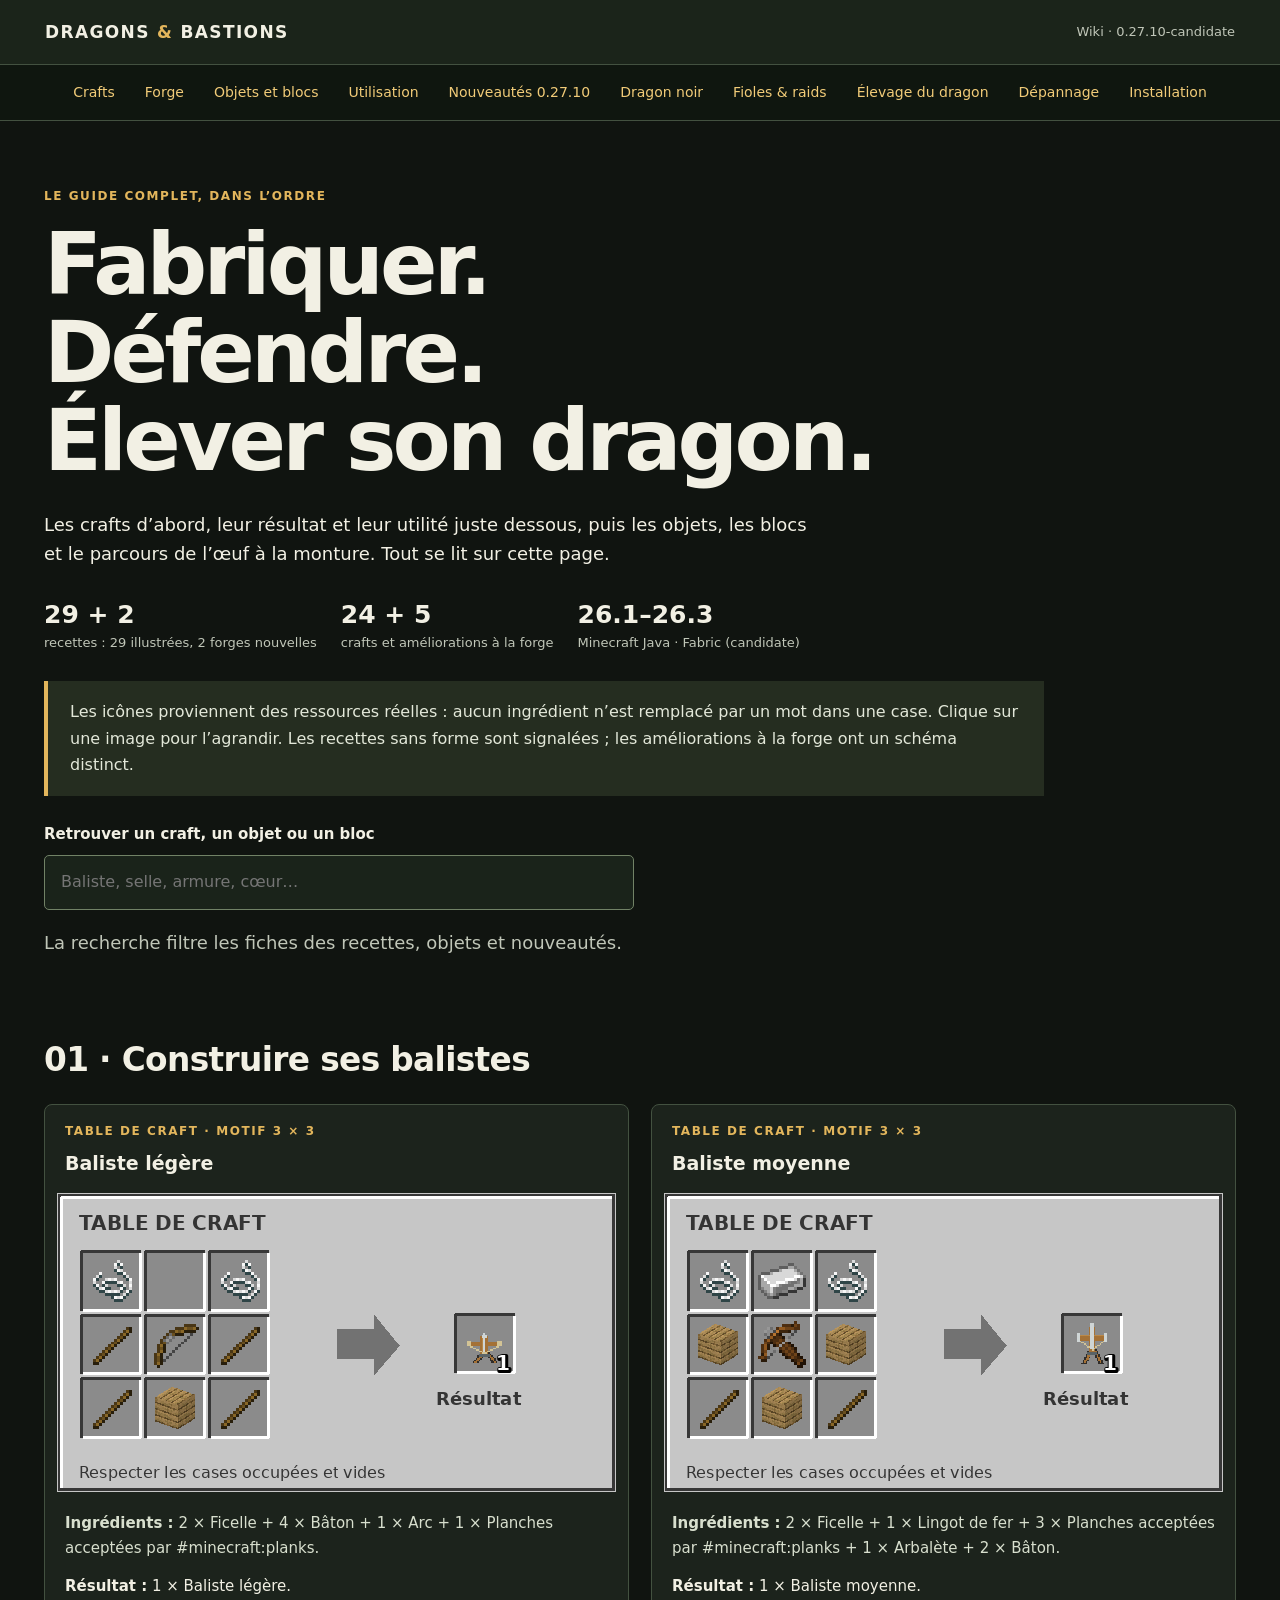
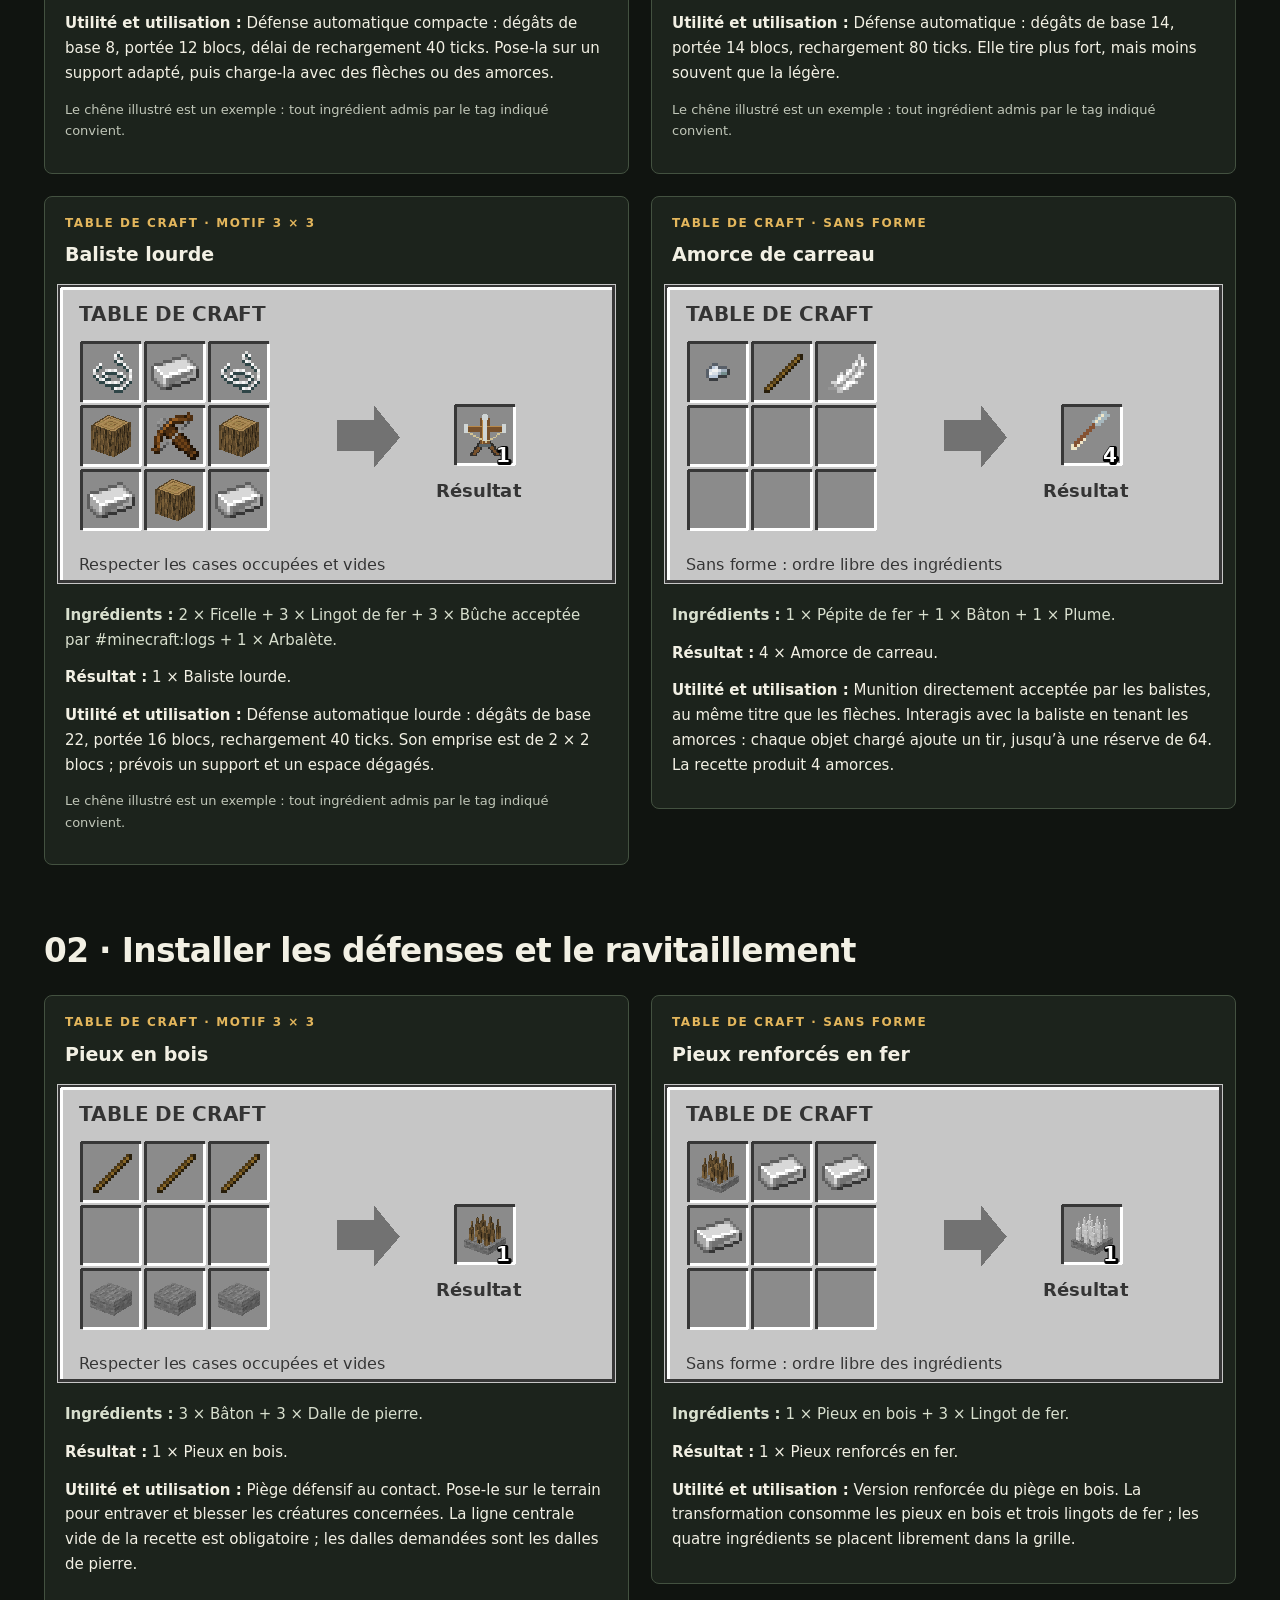
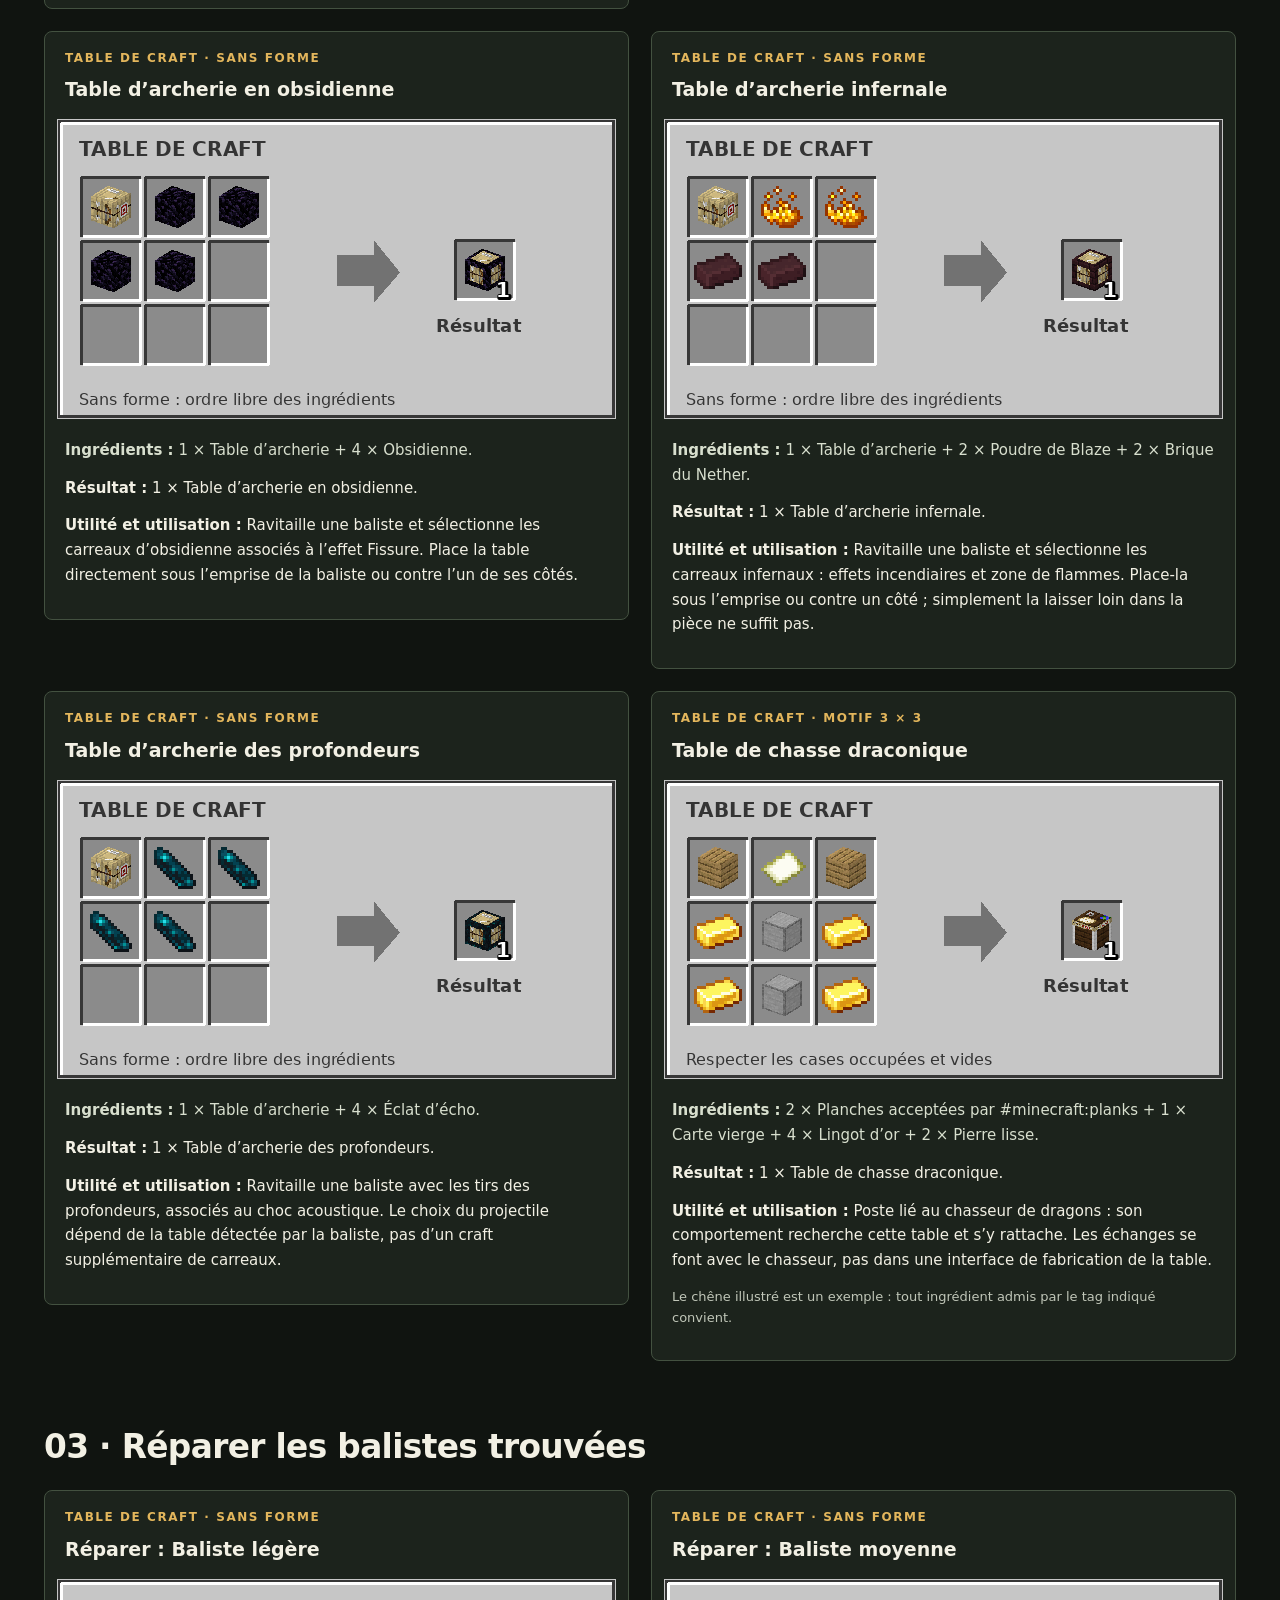
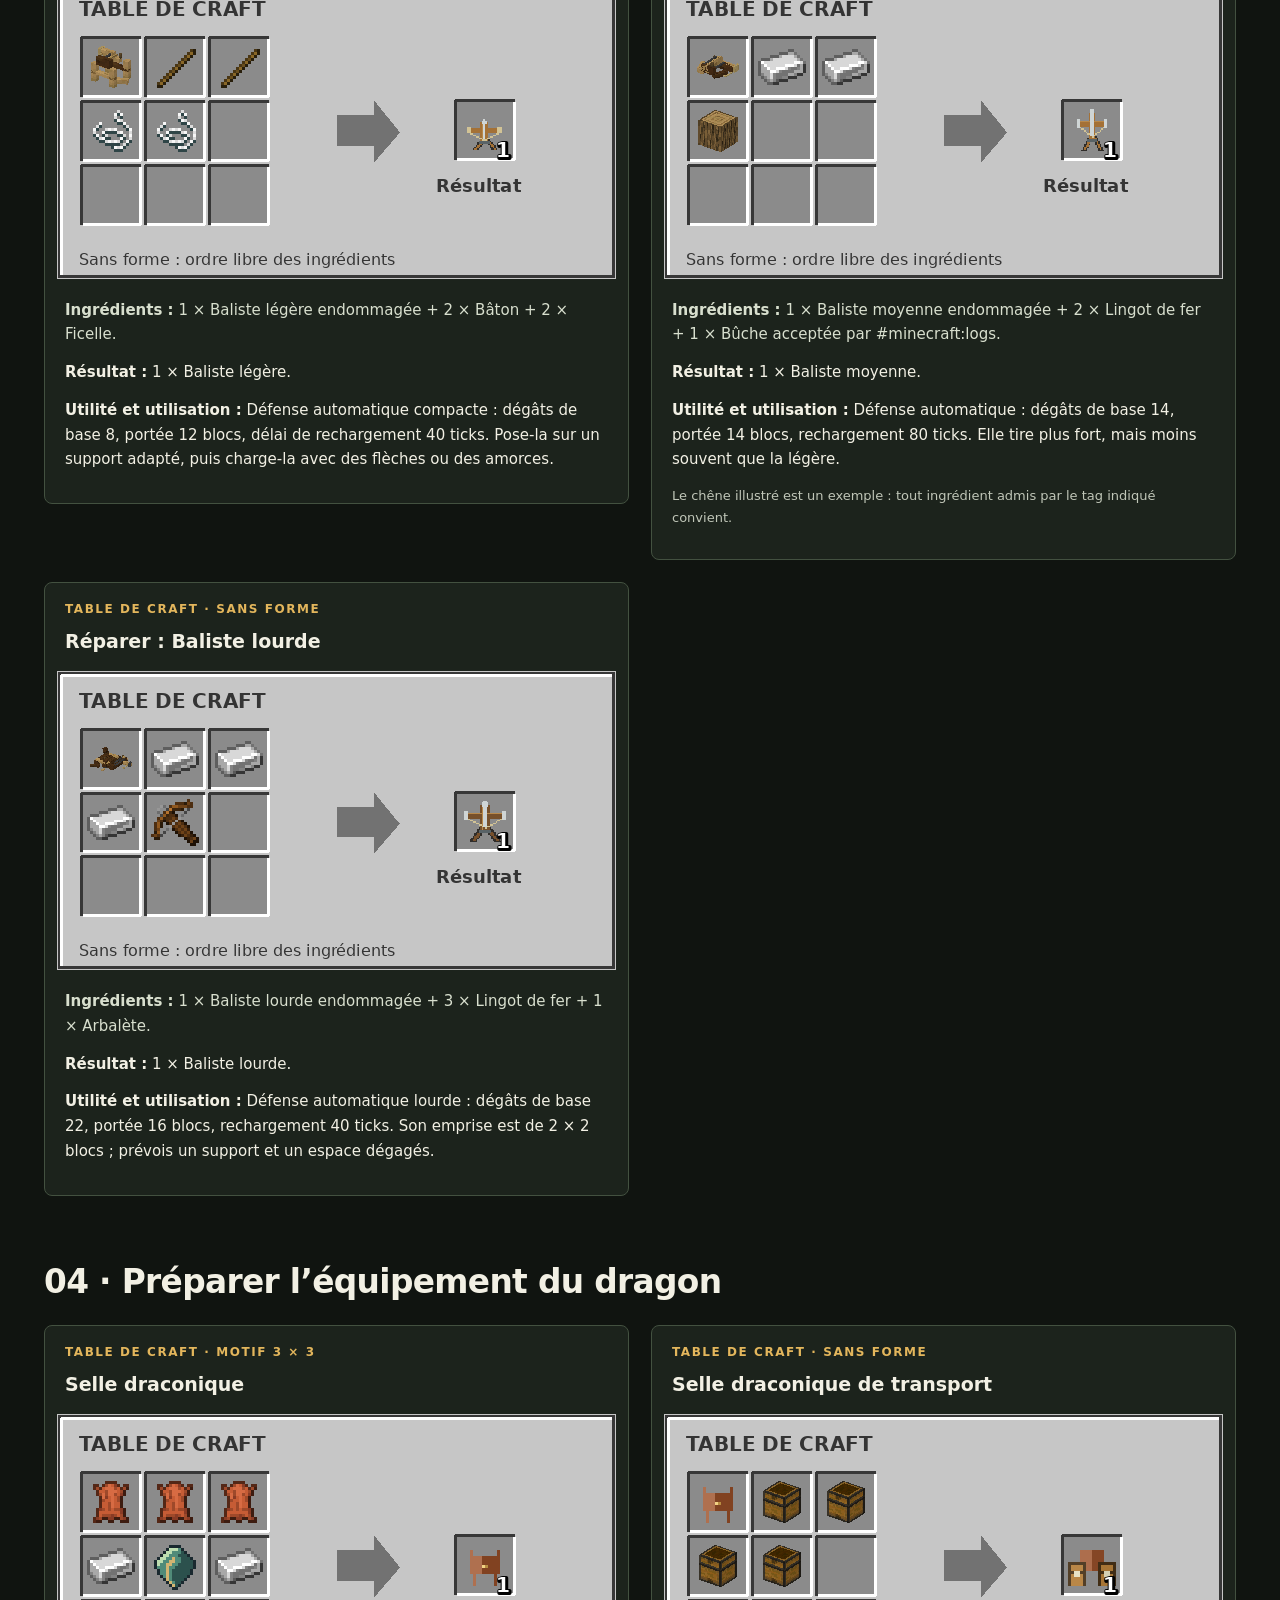
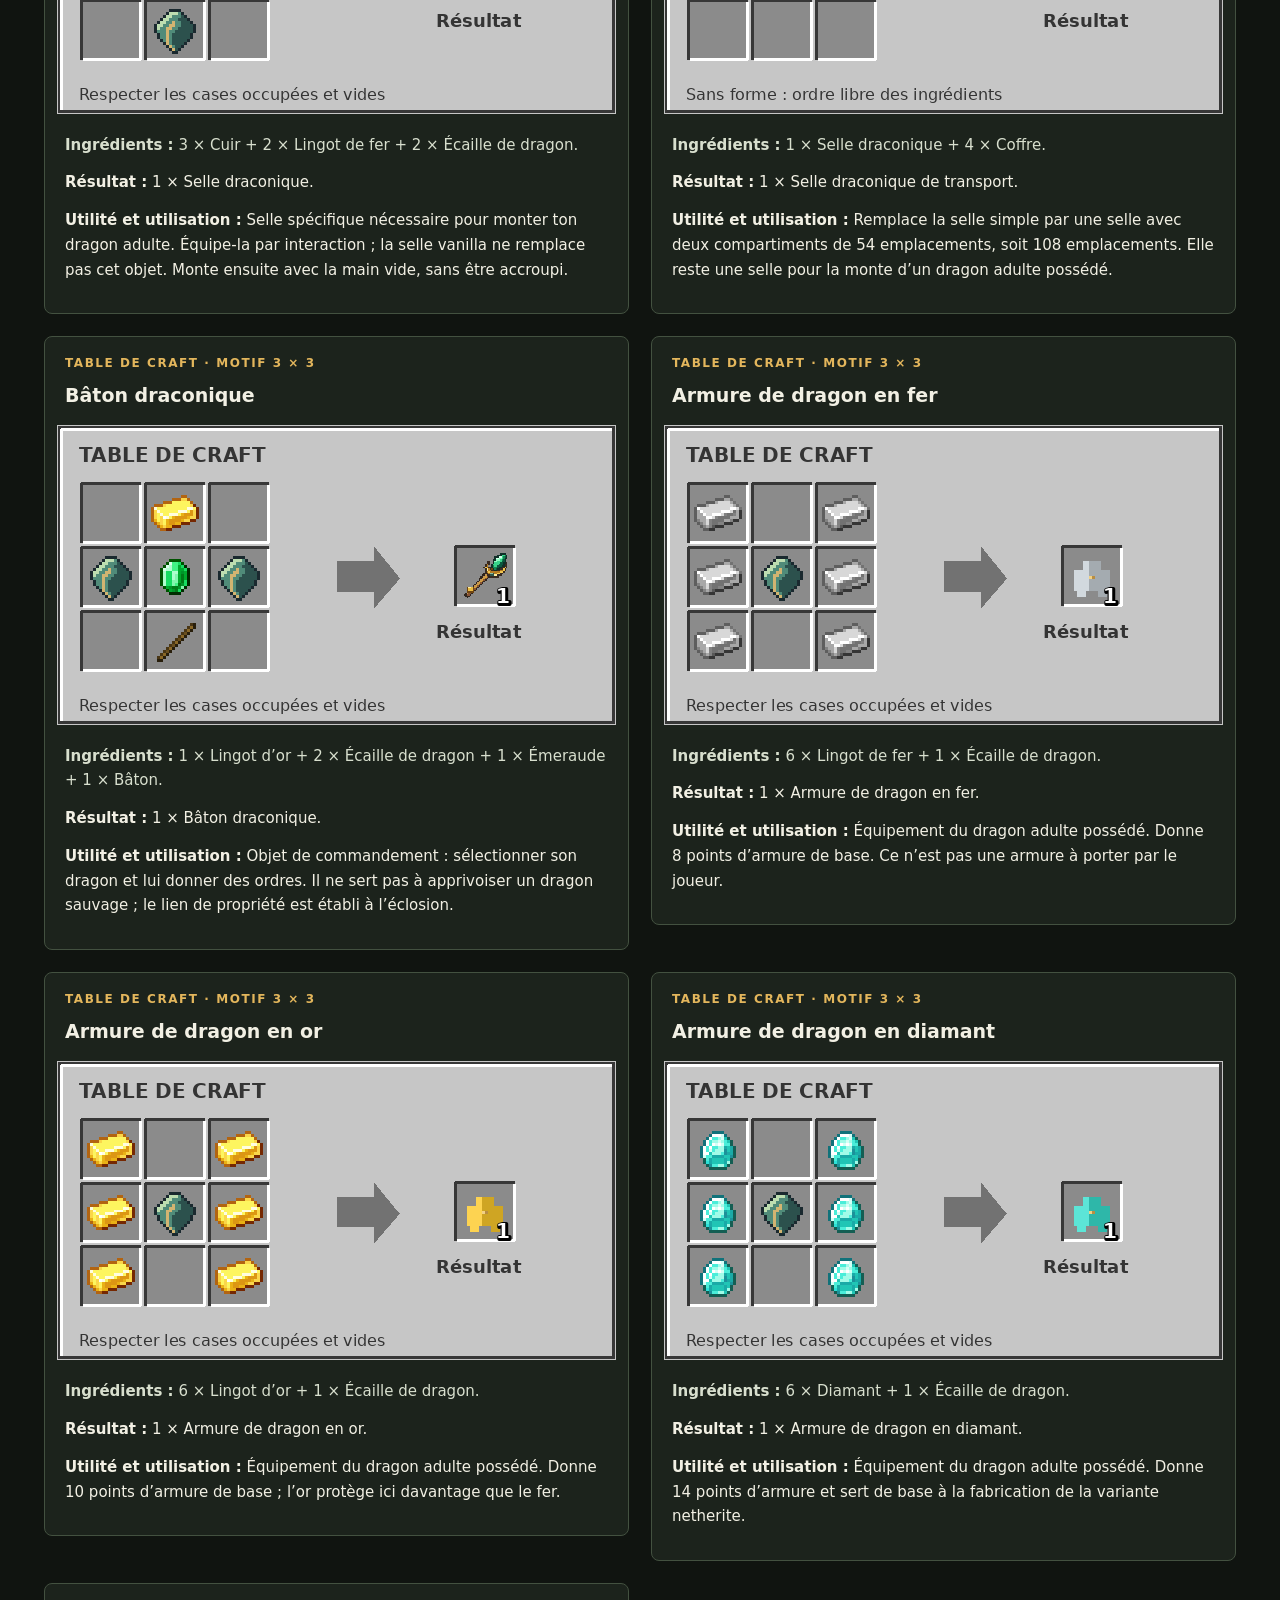
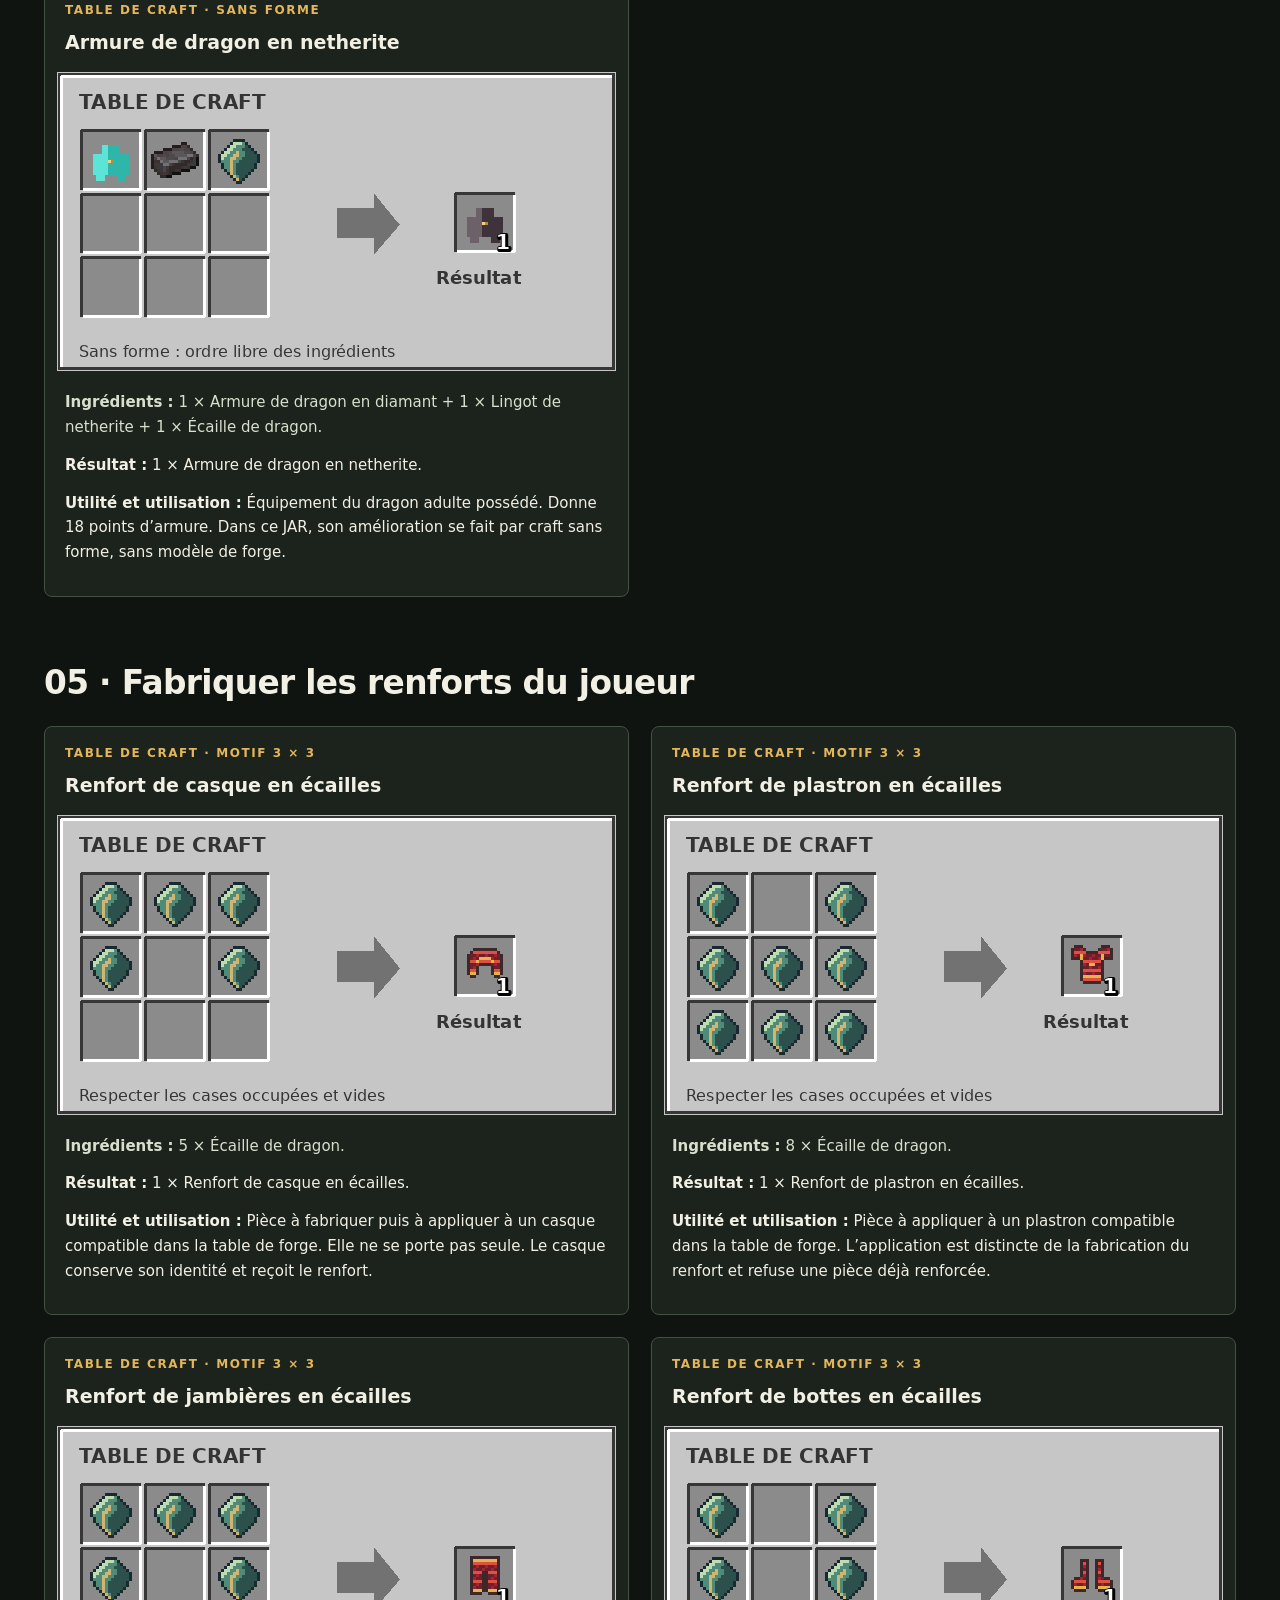
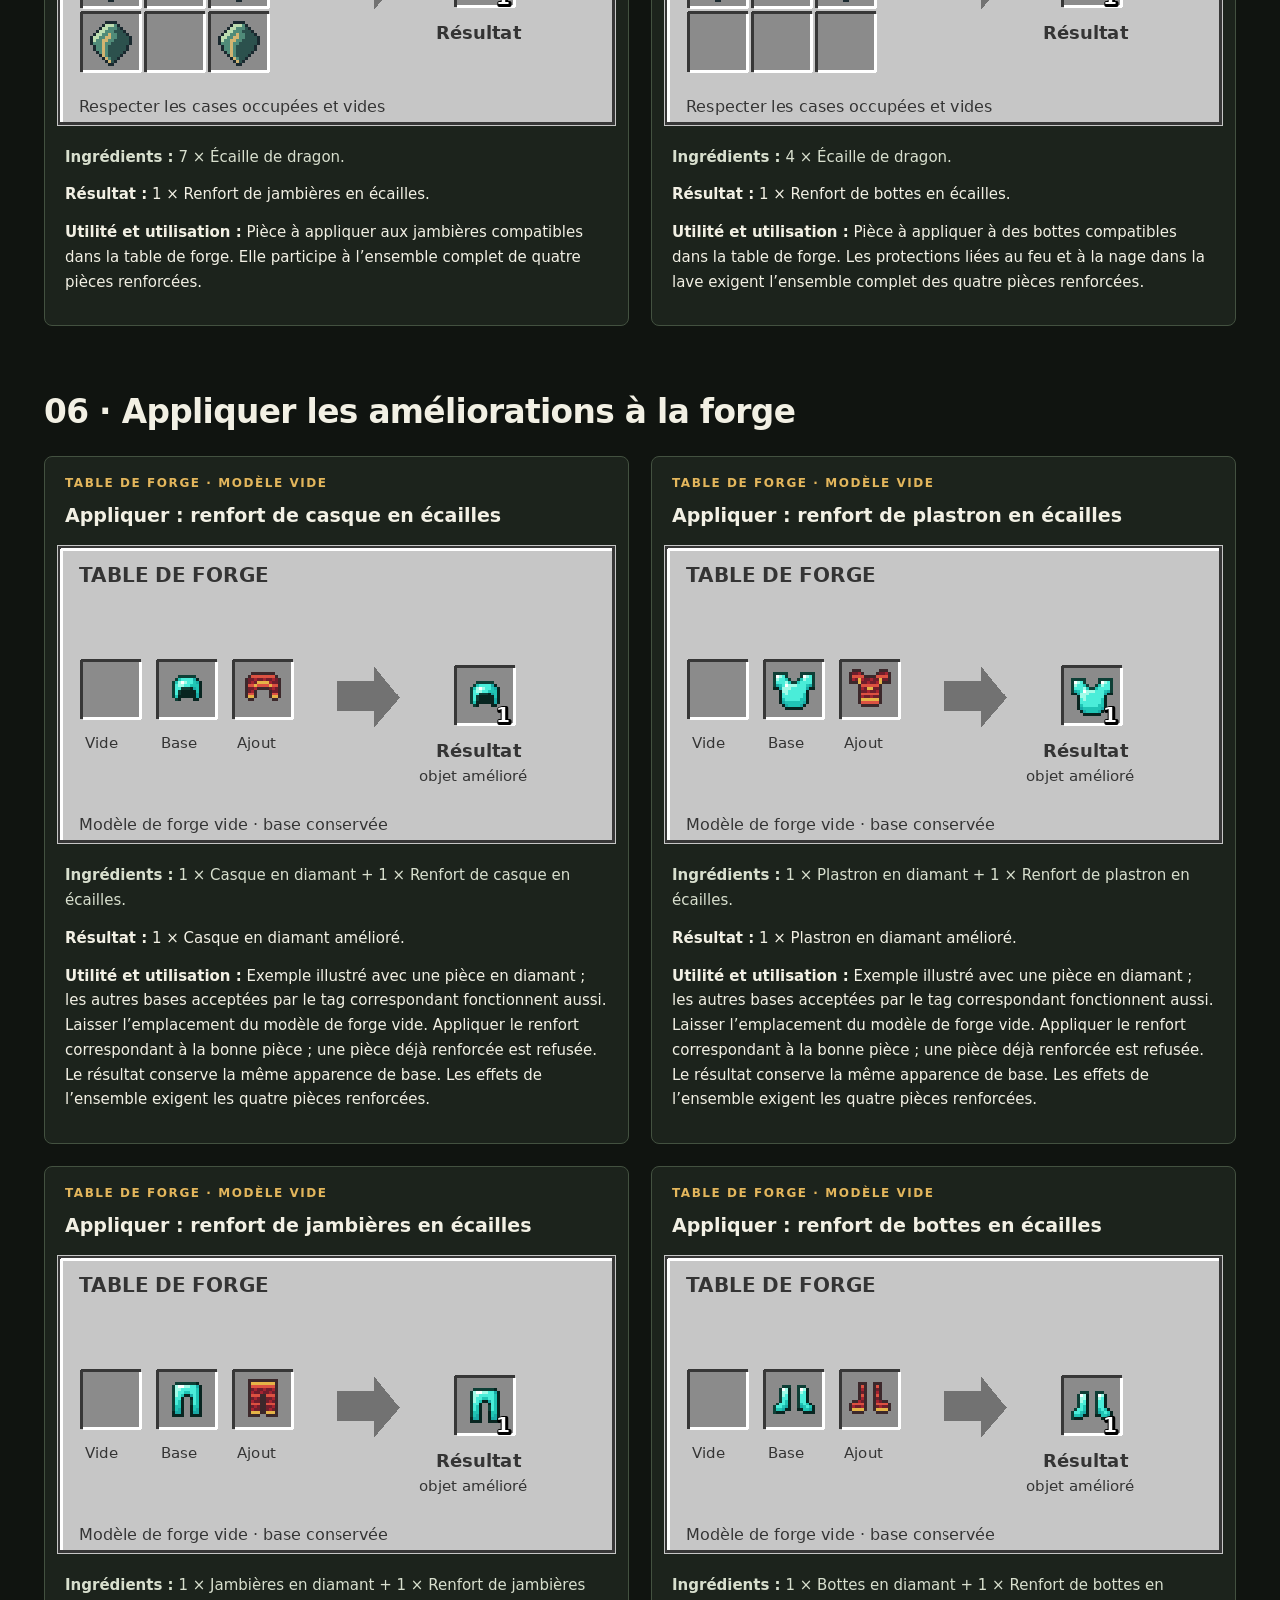
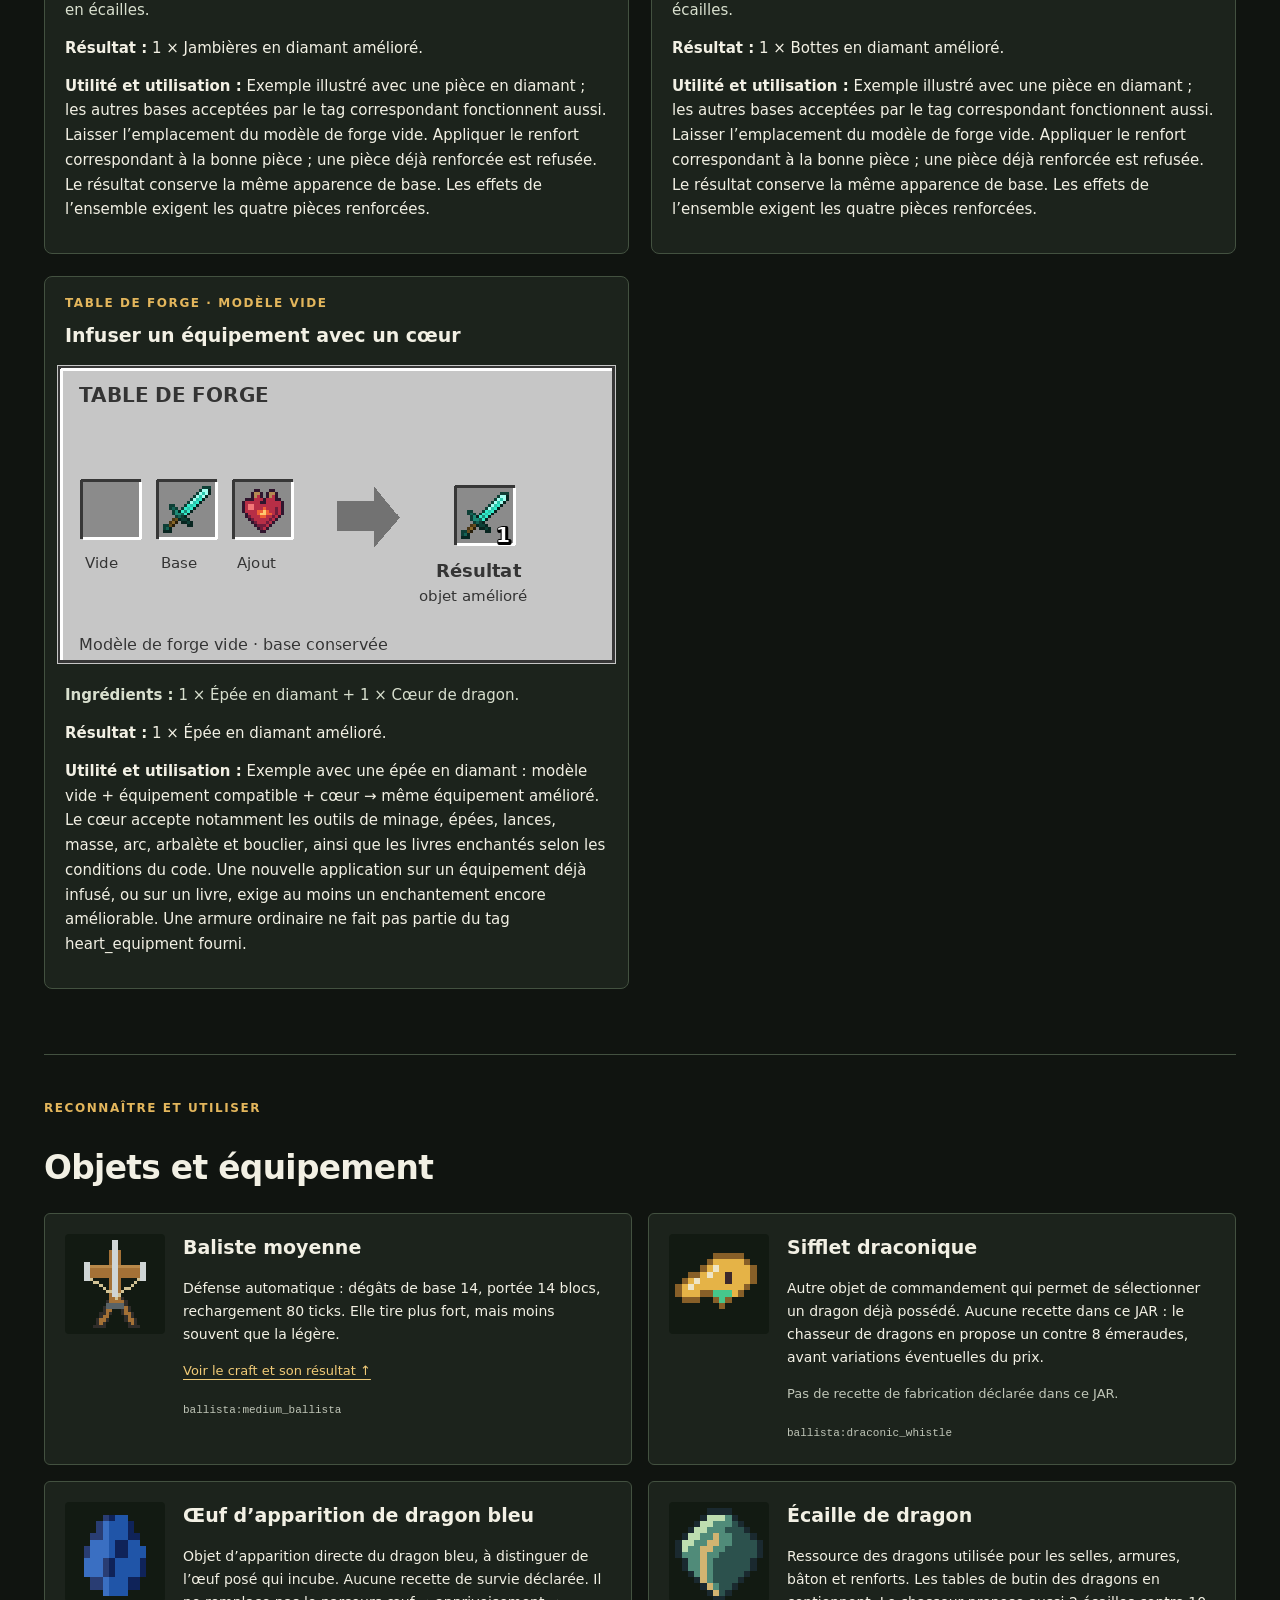
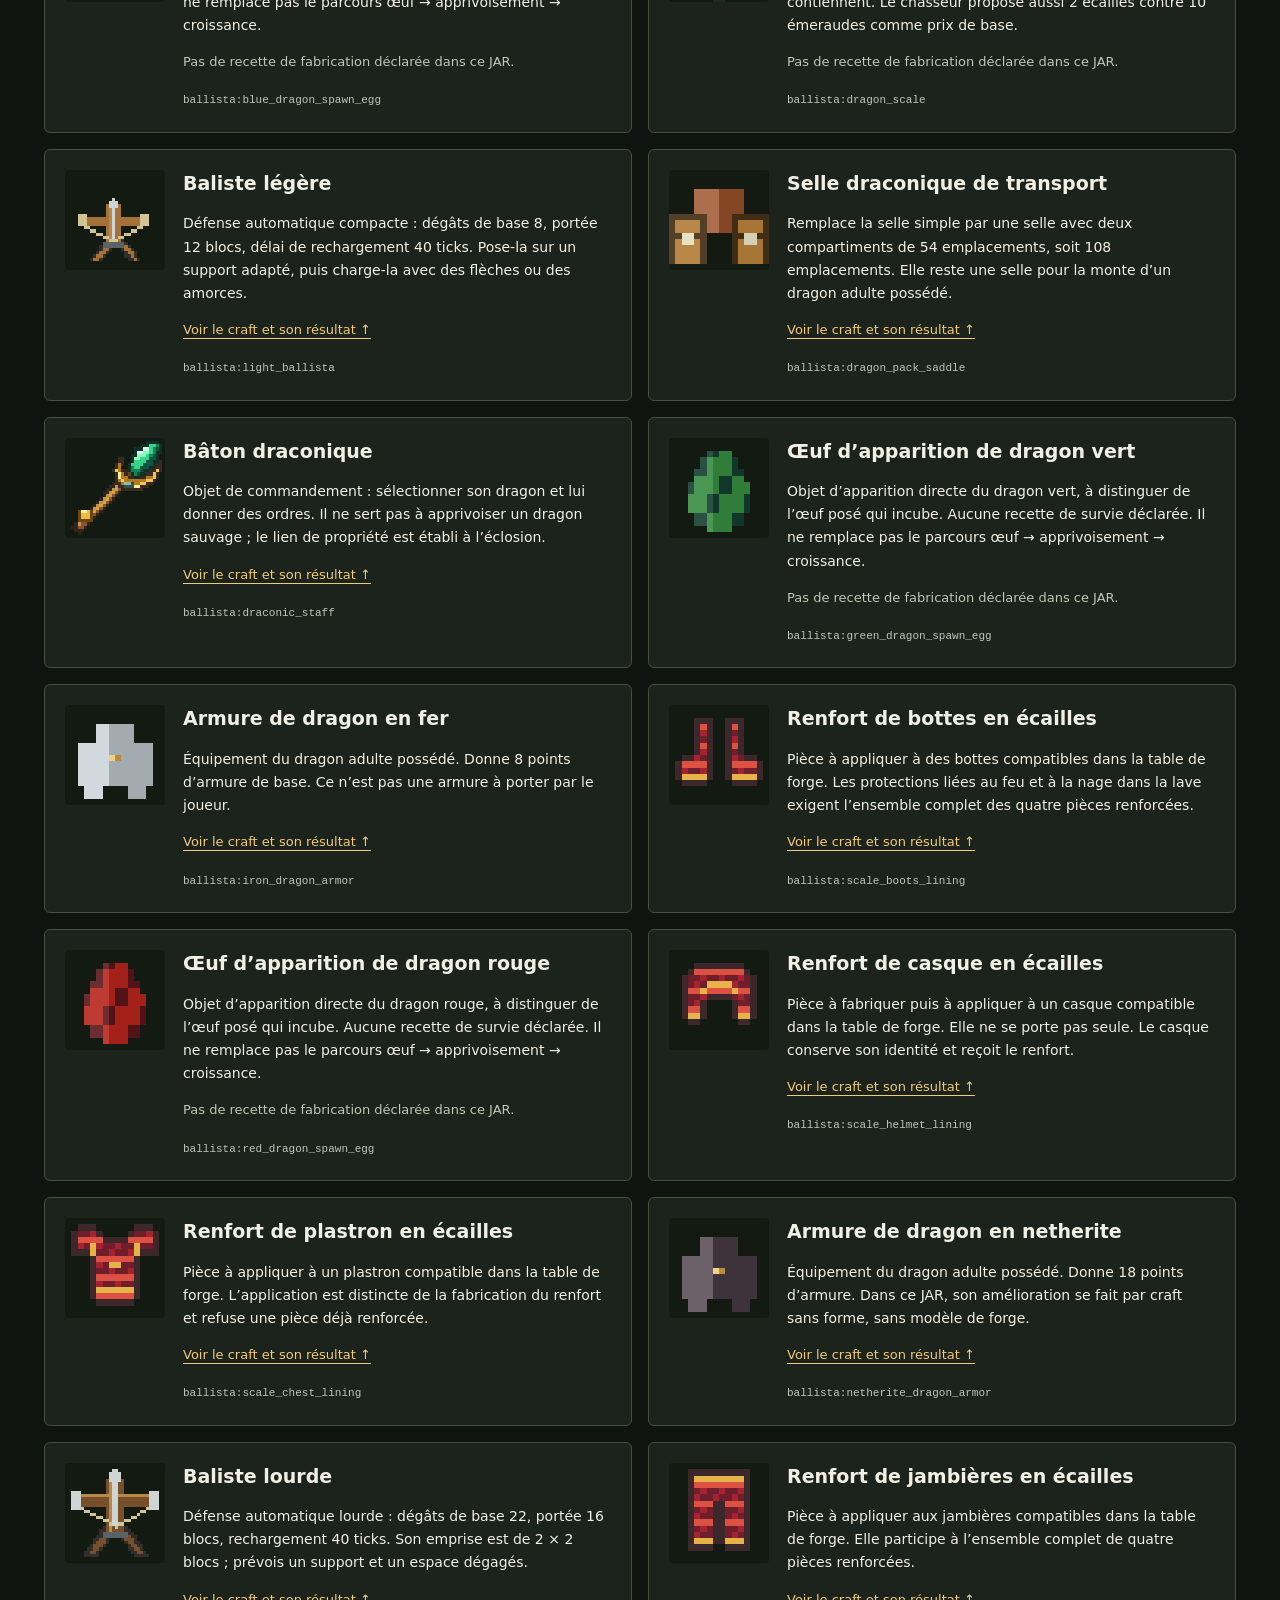
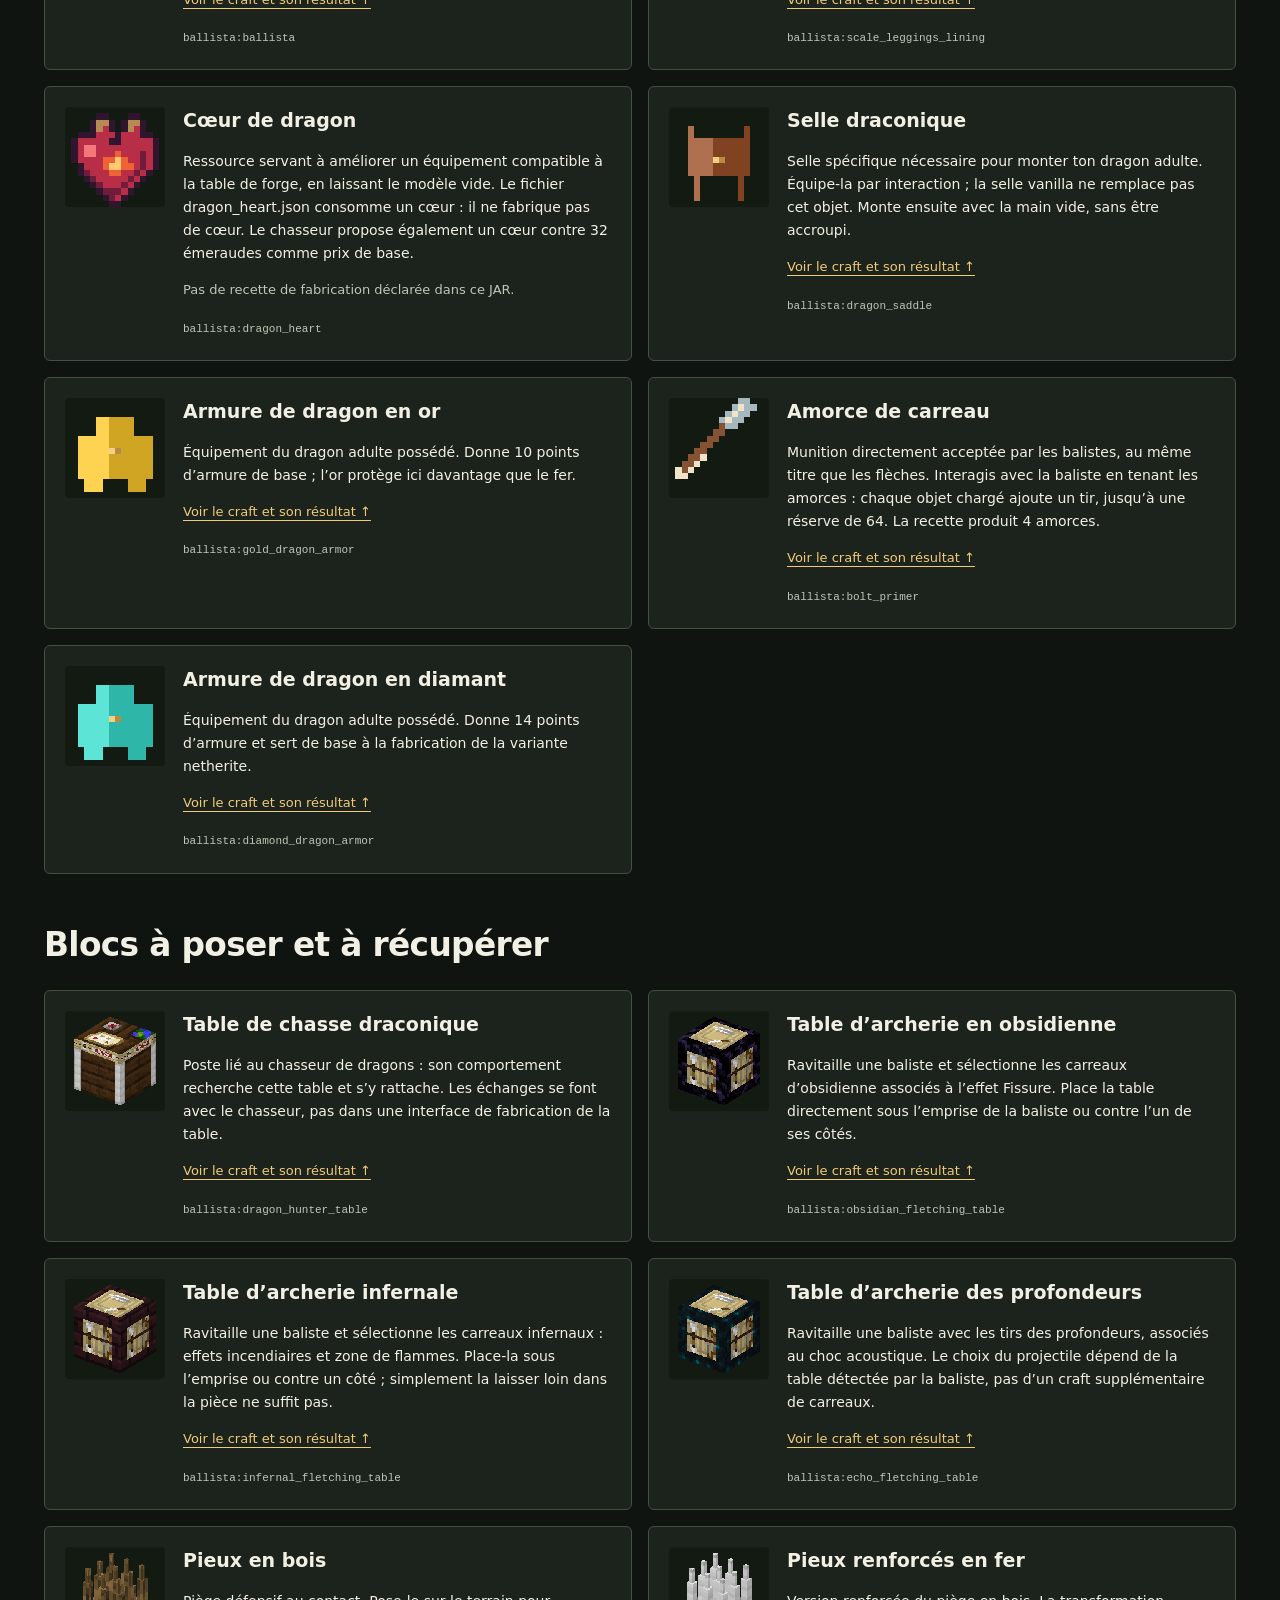
==== commit 5426f9bc: "docs(site): détailler effets fioles, renfort de dernière vague et chasseur monté sur dragon noir" ====
--- a/site/index.html
+++ b/site/index.html
@@ -1,4 +1,4 @@
-<!doctype html><html lang="fr"><head><meta charset="utf-8"><meta name="viewport" content="width=device-width,initial-scale=1"><title>Dragons et bastions — Crafts, objets et élevage des dragons</title><meta name="description" content="Tous les crafts illustrés avec ingrédients et résultat, objets et blocs, puis élevage des dragons : une seule page pour les versions 0.27.10 (nouveautés) et 0.27.1 (recettes illustrées)."><link rel="stylesheet" href="wiki.css"></head><body id="haut"><a class="skip" href="#crafts">Aller au contenu</a><header class="topbar"><a class="brand" href="#haut">DRAGONS <span>&</span> BASTIONS</a><span class="version">Wiki · 0.27.10-candidate</span></header><nav class="toc" aria-label="Sommaire de la page"><a href="#crafts">Crafts</a><a href="#forge-crafts">Forge</a><a href="#catalogue">Objets et blocs</a><a href="#utilisation-balistes">Utilisation</a><a href="#nouveautes">Nouveautés 0.27.10</a><a href="#elevage">Élevage du dragon</a><a href="#depannage">Dépannage</a><a href="#installation">Installation</a></nav><main><section class="intro" id="crafts"><p class="eyebrow">LE GUIDE COMPLET, DANS L’ORDRE</p><h1>Fabriquer.<br>Défendre.<br>Élever son dragon.</h1><p>Les crafts d’abord, leur résultat et leur utilité juste dessous, puis les objets, les blocs et le parcours de l’œuf à la monture. Tout se lit sur cette page.</p><div class="stats"><span><b>29 + 2</b> recettes : 29 illustrées, 2 forges nouvelles</span><span><b>24 + 5</b> crafts et améliorations à la forge</span><span><b>26.1–26.3</b> Minecraft Java · Fabric (candidate)</span></div><aside class="notice">Les icônes proviennent des ressources réelles : aucun ingrédient n’est remplacé par un mot dans une case. Clique sur une image pour l’agrandir. Les recettes sans forme sont signalées ; les améliorations à la forge ont un schéma distinct.</aside><label class="search-label" for="recherche">Retrouver un craft, un objet ou un bloc</label><input type="search" id="recherche" placeholder="Baliste, selle, armure, cœur…"><p class="small" id="recherche-info" aria-live="polite">La recherche filtre les fiches des recettes, objets et nouveautés.</p></section><section class="recipe-group" id="balistes-crafts"><h2>01 · Construire ses balistes</h2><div class="recipe-grid"><article class="recipe searchable" id="craft-light_ballista"><p class="kicker">Table de craft · motif 3 × 3</p><h3>Baliste légère</h3><a href="generated/crafts/light_ballista.png" target="_blank" rel="noopener" aria-label="Agrandir : Baliste légère"><img src="generated/crafts/light_ballista.png" alt="Baliste légère. Cases : Ficelle / Case vide / Ficelle / Bâton / Arc / Bâton / Bâton / Planches acceptées par #minecraft:planks / Bâton. Résultat : 1 × Baliste légère." width="560" height="300" loading="lazy"></a><div class="recipe-text"><p class="materials"><b>Ingrédients :</b> 2 × Ficelle + 4 × Bâton + 1 × Arc + 1 × Planches acceptées par #minecraft:planks.</p><p><b>Résultat :</b> 1 × Baliste légère.</p><p><b>Utilité et utilisation :</b> Défense automatique compacte : dégâts de base 8, portée 12 blocs, délai de rechargement 40 ticks. Pose-la sur un support adapté, puis charge-la avec des flèches ou des amorces.</p><p class="small">Le chêne illustré est un exemple : tout ingrédient admis par le tag indiqué convient.</p></div></article><article class="recipe searchable" id="craft-medium_ballista"><p class="kicker">Table de craft · motif 3 × 3</p><h3>Baliste moyenne</h3><a href="generated/crafts/medium_ballista.png" target="_blank" rel="noopener" aria-label="Agrandir : Baliste moyenne"><img src="generated/crafts/medium_ballista.png" alt="Baliste moyenne. Cases : Ficelle / Lingot de fer / Ficelle / Planches acceptées par #minecraft:planks / Arbalète / Planches acceptées par #minecraft:planks / Bâton / Planches acceptées par #minecraft:planks / Bâton. Résultat : 1 × Baliste moyenne." width="560" height="300" loading="lazy"></a><div class="recipe-text"><p class="materials"><b>Ingrédients :</b> 2 × Ficelle + 1 × Lingot de fer + 3 × Planches acceptées par #minecraft:planks + 1 × Arbalète + 2 × Bâton.</p><p><b>Résultat :</b> 1 × Baliste moyenne.</p><p><b>Utilité et utilisation :</b> Défense automatique : dégâts de base 14, portée 14 blocs, rechargement 80 ticks. Elle tire plus fort, mais moins souvent que la légère.</p><p class="small">Le chêne illustré est un exemple : tout ingrédient admis par le tag indiqué convient.</p></div></article><article class="recipe searchable" id="craft-ballista"><p class="kicker">Table de craft · motif 3 × 3</p><h3>Baliste lourde</h3><a href="generated/crafts/ballista.png" target="_blank" rel="noopener" aria-label="Agrandir : Baliste lourde"><img src="generated/crafts/ballista.png" alt="Baliste lourde. Cases : Ficelle / Lingot de fer / Ficelle / Bûche acceptée par #minecraft:logs / Arbalète / Bûche acceptée par #minecraft:logs / Lingot de fer / Bûche acceptée par #minecraft:logs / Lingot de fer. Résultat : 1 × Baliste lourde." width="560" height="300" loading="lazy"></a><div class="recipe-text"><p class="materials"><b>Ingrédients :</b> 2 × Ficelle + 3 × Lingot de fer + 3 × Bûche acceptée par #minecraft:logs + 1 × Arbalète.</p><p><b>Résultat :</b> 1 × Baliste lourde.</p><p><b>Utilité et utilisation :</b> Défense automatique lourde : dégâts de base 22, portée 16 blocs, rechargement 40 ticks. Son emprise est de 2 × 2 blocs ; prévois un support et un espace dégagés.</p><p class="small">Le chêne illustré est un exemple : tout ingrédient admis par le tag indiqué convient.</p></div></article><article class="recipe searchable" id="craft-bolt_primer"><p class="kicker">Table de craft · sans forme</p><h3>Amorce de carreau</h3><a href="generated/crafts/bolt_primer.png" target="_blank" rel="noopener" aria-label="Agrandir : Amorce de carreau"><img src="generated/crafts/bolt_primer.png" alt="Amorce de carreau. Cases : Pépite de fer / Bâton / Plume / Case vide / Case vide / Case vide / Case vide / Case vide / Case vide. Résultat : 4 × Amorce de carreau." width="560" height="300" loading="lazy"></a><div class="recipe-text"><p class="materials"><b>Ingrédients :</b> 1 × Pépite de fer + 1 × Bâton + 1 × Plume.</p><p><b>Résultat :</b> 4 × Amorce de carreau.</p><p><b>Utilité et utilisation :</b> Munition directement acceptée par les balistes, au même titre que les flèches. Interagis avec la baliste en tenant les amorces : chaque objet chargé ajoute un tir, jusqu’à une réserve de 64. La recette produit 4 amorces.</p></div></article></div></section><section class="recipe-group" id="defenses-crafts"><h2>02 · Installer les défenses et le ravitaillement</h2><div class="recipe-grid"><article class="recipe searchable" id="craft-wooden_spikes"><p class="kicker">Table de craft · motif 3 × 3</p><h3>Pieux en bois</h3><a href="generated/crafts/wooden_spikes.png" target="_blank" rel="noopener" aria-label="Agrandir : Pieux en bois"><img src="generated/crafts/wooden_spikes.png" alt="Pieux en bois. Cases : Bâton / Bâton / Bâton / Case vide / Case vide / Case vide / Dalle de pierre / Dalle de pierre / Dalle de pierre. Résultat : 1 × Pieux en bois." width="560" height="300" loading="lazy"></a><div class="recipe-text"><p class="materials"><b>Ingrédients :</b> 3 × Bâton + 3 × Dalle de pierre.</p><p><b>Résultat :</b> 1 × Pieux en bois.</p><p><b>Utilité et utilisation :</b> Piège défensif au contact. Pose-le sur le terrain pour entraver et blesser les créatures concernées. La ligne centrale vide de la recette est obligatoire ; les dalles demandées sont les dalles de pierre.</p></div></article><article class="recipe searchable" id="craft-iron_spikes"><p class="kicker">Table de craft · sans forme</p><h3>Pieux renforcés en fer</h3><a href="generated/crafts/iron_spikes.png" target="_blank" rel="noopener" aria-label="Agrandir : Pieux renforcés en fer"><img src="generated/crafts/iron_spikes.png" alt="Pieux renforcés en fer. Cases : Pieux en bois / Lingot de fer / Lingot de fer / Lingot de fer / Case vide / Case vide / Case vide / Case vide / Case vide. Résultat : 1 × Pieux renforcés en fer." width="560" height="300" loading="lazy"></a><div class="recipe-text"><p class="materials"><b>Ingrédients :</b> 1 × Pieux en bois + 3 × Lingot de fer.</p><p><b>Résultat :</b> 1 × Pieux renforcés en fer.</p><p><b>Utilité et utilisation :</b> Version renforcée du piège en bois. La transformation consomme les pieux en bois et trois lingots de fer ; les quatre ingrédients se placent librement dans la grille.</p></div></article><article class="recipe searchable" id="craft-obsidian_fletching_table"><p class="kicker">Table de craft · sans forme</p><h3>Table d’archerie en obsidienne</h3><a href="generated/crafts/obsidian_fletching_table.png" target="_blank" rel="noopener" aria-label="Agrandir : Table d’archerie en obsidienne"><img src="generated/crafts/obsidian_fletching_table.png" alt="Table d’archerie en obsidienne. Cases : Table d’archerie / Obsidienne / Obsidienne / Obsidienne / Obsidienne / Case vide / Case vide / Case vide / Case vide. Résultat : 1 × Table d’archerie en obsidienne." width="560" height="300" loading="lazy"></a><div class="recipe-text"><p class="materials"><b>Ingrédients :</b> 1 × Table d’archerie + 4 × Obsidienne.</p><p><b>Résultat :</b> 1 × Table d’archerie en obsidienne.</p><p><b>Utilité et utilisation :</b> Ravitaille une baliste et sélectionne les carreaux d’obsidienne associés à l’effet Fissure. Place la table directement sous l’emprise de la baliste ou contre l’un de ses côtés.</p></div></article><article class="recipe searchable" id="craft-infernal_fletching_table"><p class="kicker">Table de craft · sans forme</p><h3>Table d’archerie infernale</h3><a href="generated/crafts/infernal_fletching_table.png" target="_blank" rel="noopener" aria-label="Agrandir : Table d’archerie infernale"><img src="generated/crafts/infernal_fletching_table.png" alt="Table d’archerie infernale. Cases : Table d’archerie / Poudre de Blaze / Poudre de Blaze / Brique du Nether / Brique du Nether / Case vide / Case vide / Case vide / Case vide. Résultat : 1 × Table d’archerie infernale." width="560" height="300" loading="lazy"></a><div class="recipe-text"><p class="materials"><b>Ingrédients :</b> 1 × Table d’archerie + 2 × Poudre de Blaze + 2 × Brique du Nether.</p><p><b>Résultat :</b> 1 × Table d’archerie infernale.</p><p><b>Utilité et utilisation :</b> Ravitaille une baliste et sélectionne les carreaux infernaux : effets incendiaires et zone de flammes. Place-la sous l’emprise ou contre un côté ; simplement la laisser loin dans la pièce ne suffit pas.</p></div></article><article class="recipe searchable" id="craft-echo_fletching_table"><p class="kicker">Table de craft · sans forme</p><h3>Table d’archerie des profondeurs</h3><a href="generated/crafts/echo_fletching_table.png" target="_blank" rel="noopener" aria-label="Agrandir : Table d’archerie des profondeurs"><img src="generated/crafts/echo_fletching_table.png" alt="Table d’archerie des profondeurs. Cases : Table d’archerie / Éclat d’écho / Éclat d’écho / Éclat d’écho / Éclat d’écho / Case vide / Case vide / Case vide / Case vide. Résultat : 1 × Table d’archerie des profondeurs." width="560" height="300" loading="lazy"></a><div class="recipe-text"><p class="materials"><b>Ingrédients :</b> 1 × Table d’archerie + 4 × Éclat d’écho.</p><p><b>Résultat :</b> 1 × Table d’archerie des profondeurs.</p><p><b>Utilité et utilisation :</b> Ravitaille une baliste avec les tirs des profondeurs, associés au choc acoustique. Le choix du projectile dépend de la table détectée par la baliste, pas d’un craft supplémentaire de carreaux.</p></div></article><article class="recipe searchable" id="craft-dragon_hunter_table"><p class="kicker">Table de craft · motif 3 × 3</p><h3>Table de chasse draconique</h3><a href="generated/crafts/dragon_hunter_table.png" target="_blank" rel="noopener" aria-label="Agrandir : Table de chasse draconique"><img src="generated/crafts/dragon_hunter_table.png" alt="Table de chasse draconique. Cases : Planches acceptées par #minecraft:planks / Carte vierge / Planches acceptées par #minecraft:planks / Lingot d’or / Pierre lisse / Lingot d’or / Lingot d’or / Pierre lisse / Lingot d’or. Résultat : 1 × Table de chasse draconique." width="560" height="300" loading="lazy"></a><div class="recipe-text"><p class="materials"><b>Ingrédients :</b> 2 × Planches acceptées par #minecraft:planks + 1 × Carte vierge + 4 × Lingot d’or + 2 × Pierre lisse.</p><p><b>Résultat :</b> 1 × Table de chasse draconique.</p><p><b>Utilité et utilisation :</b> Poste lié au chasseur de dragons : son comportement recherche cette table et s’y rattache. Les échanges se font avec le chasseur, pas dans une interface de fabrication de la table.</p><p class="small">Le chêne illustré est un exemple : tout ingrédient admis par le tag indiqué convient.</p></div></article></div></section><section class="recipe-group" id="reparations-crafts"><h2>03 · Réparer les balistes trouvées</h2><div class="recipe-grid"><article class="recipe searchable" id="craft-repair_light_ballista"><p class="kicker">Table de craft · sans forme</p><h3>Réparer : Baliste légère</h3><a href="generated/crafts/repair_light_ballista.png" target="_blank" rel="noopener" aria-label="Agrandir : Réparer : Baliste légère"><img src="generated/crafts/repair_light_ballista.png" alt="Réparer : Baliste légère. Cases : Baliste légère endommagée / Bâton / Bâton / Ficelle / Ficelle / Case vide / Case vide / Case vide / Case vide. Résultat : 1 × Baliste légère." width="560" height="300" loading="lazy"></a><div class="recipe-text"><p class="materials"><b>Ingrédients :</b> 1 × Baliste légère endommagée + 2 × Bâton + 2 × Ficelle.</p><p><b>Résultat :</b> 1 × Baliste légère.</p><p><b>Utilité et utilisation :</b> Défense automatique compacte : dégâts de base 8, portée 12 blocs, délai de rechargement 40 ticks. Pose-la sur un support adapté, puis charge-la avec des flèches ou des amorces.</p></div></article><article class="recipe searchable" id="craft-repair_medium_ballista"><p class="kicker">Table de craft · sans forme</p><h3>Réparer : Baliste moyenne</h3><a href="generated/crafts/repair_medium_ballista.png" target="_blank" rel="noopener" aria-label="Agrandir : Réparer : Baliste moyenne"><img src="generated/crafts/repair_medium_ballista.png" alt="Réparer : Baliste moyenne. Cases : Baliste moyenne endommagée / Lingot de fer / Lingot de fer / Bûche acceptée par #minecraft:logs / Case vide / Case vide / Case vide / Case vide / Case vide. Résultat : 1 × Baliste moyenne." width="560" height="300" loading="lazy"></a><div class="recipe-text"><p class="materials"><b>Ingrédients :</b> 1 × Baliste moyenne endommagée + 2 × Lingot de fer + 1 × Bûche acceptée par #minecraft:logs.</p><p><b>Résultat :</b> 1 × Baliste moyenne.</p><p><b>Utilité et utilisation :</b> Défense automatique : dégâts de base 14, portée 14 blocs, rechargement 80 ticks. Elle tire plus fort, mais moins souvent que la légère.</p><p class="small">Le chêne illustré est un exemple : tout ingrédient admis par le tag indiqué convient.</p></div></article><article class="recipe searchable" id="craft-repair_heavy_ballista"><p class="kicker">Table de craft · sans forme</p><h3>Réparer : Baliste lourde</h3><a href="generated/crafts/repair_heavy_ballista.png" target="_blank" rel="noopener" aria-label="Agrandir : Réparer : Baliste lourde"><img src="generated/crafts/repair_heavy_ballista.png" alt="Réparer : Baliste lourde. Cases : Baliste lourde endommagée / Lingot de fer / Lingot de fer / Lingot de fer / Arbalète / Case vide / Case vide / Case vide / Case vide. Résultat : 1 × Baliste lourde." width="560" height="300" loading="lazy"></a><div class="recipe-text"><p class="materials"><b>Ingrédients :</b> 1 × Baliste lourde endommagée + 3 × Lingot de fer + 1 × Arbalète.</p><p><b>Résultat :</b> 1 × Baliste lourde.</p><p><b>Utilité et utilisation :</b> Défense automatique lourde : dégâts de base 22, portée 16 blocs, rechargement 40 ticks. Son emprise est de 2 × 2 blocs ; prévois un support et un espace dégagés.</p></div></article></div></section><section class="recipe-group" id="equipements-crafts"><h2>04 · Préparer l’équipement du dragon</h2><div class="recipe-grid"><article class="recipe searchable" id="craft-dragon_saddle"><p class="kicker">Table de craft · motif 3 × 3</p><h3>Selle draconique</h3><a href="generated/crafts/dragon_saddle.png" target="_blank" rel="noopener" aria-label="Agrandir : Selle draconique"><img src="generated/crafts/dragon_saddle.png" alt="Selle draconique. Cases : Cuir / Cuir / Cuir / Lingot de fer / Écaille de dragon / Lingot de fer / Case vide / Écaille de dragon / Case vide. Résultat : 1 × Selle draconique." width="560" height="300" loading="lazy"></a><div class="recipe-text"><p class="materials"><b>Ingrédients :</b> 3 × Cuir + 2 × Lingot de fer + 2 × Écaille de dragon.</p><p><b>Résultat :</b> 1 × Selle draconique.</p><p><b>Utilité et utilisation :</b> Selle spécifique nécessaire pour monter ton dragon adulte. Équipe-la par interaction ; la selle vanilla ne remplace pas cet objet. Monte ensuite avec la main vide, sans être accroupi.</p></div></article><article class="recipe searchable" id="craft-dragon_pack_saddle"><p class="kicker">Table de craft · sans forme</p><h3>Selle draconique de transport</h3><a href="generated/crafts/dragon_pack_saddle.png" target="_blank" rel="noopener" aria-label="Agrandir : Selle draconique de transport"><img src="generated/crafts/dragon_pack_saddle.png" alt="Selle draconique de transport. Cases : Selle draconique / Coffre / Coffre / Coffre / Coffre / Case vide / Case vide / Case vide / Case vide. Résultat : 1 × Selle draconique de transport." width="560" height="300" loading="lazy"></a><div class="recipe-text"><p class="materials"><b>Ingrédients :</b> 1 × Selle draconique + 4 × Coffre.</p><p><b>Résultat :</b> 1 × Selle draconique de transport.</p><p><b>Utilité et utilisation :</b> Remplace la selle simple par une selle avec deux compartiments de 54 emplacements, soit 108 emplacements. Elle reste une selle pour la monte d’un dragon adulte possédé.</p></div></article><article class="recipe searchable" id="craft-draconic_staff"><p class="kicker">Table de craft · motif 3 × 3</p><h3>Bâton draconique</h3><a href="generated/crafts/draconic_staff.png" target="_blank" rel="noopener" aria-label="Agrandir : Bâton draconique"><img src="generated/crafts/draconic_staff.png" alt="Bâton draconique. Cases : Case vide / Lingot d’or / Case vide / Écaille de dragon / Émeraude / Écaille de dragon / Case vide / Bâton / Case vide. Résultat : 1 × Bâton draconique." width="560" height="300" loading="lazy"></a><div class="recipe-text"><p class="materials"><b>Ingrédients :</b> 1 × Lingot d’or + 2 × Écaille de dragon + 1 × Émeraude + 1 × Bâton.</p><p><b>Résultat :</b> 1 × Bâton draconique.</p><p><b>Utilité et utilisation :</b> Objet de commandement : sélectionner son dragon et lui donner des ordres. Il ne sert pas à apprivoiser un dragon sauvage ; le lien de propriété est établi à l’éclosion.</p></div></article><article class="recipe searchable" id="craft-iron_dragon_armor"><p class="kicker">Table de craft · motif 3 × 3</p><h3>Armure de dragon en fer</h3><a href="generated/crafts/iron_dragon_armor.png" target="_blank" rel="noopener" aria-label="Agrandir : Armure de dragon en fer"><img src="generated/crafts/iron_dragon_armor.png" alt="Armure de dragon en fer. Cases : Lingot de fer / Case vide / Lingot de fer / Lingot de fer / Écaille de dragon / Lingot de fer / Lingot de fer / Case vide / Lingot de fer. Résultat : 1 × Armure de dragon en fer." width="560" height="300" loading="lazy"></a><div class="recipe-text"><p class="materials"><b>Ingrédients :</b> 6 × Lingot de fer + 1 × Écaille de dragon.</p><p><b>Résultat :</b> 1 × Armure de dragon en fer.</p><p><b>Utilité et utilisation :</b> Équipement du dragon adulte possédé. Donne 8 points d’armure de base. Ce n’est pas une armure à porter par le joueur.</p></div></article><article class="recipe searchable" id="craft-gold_dragon_armor"><p class="kicker">Table de craft · motif 3 × 3</p><h3>Armure de dragon en or</h3><a href="generated/crafts/gold_dragon_armor.png" target="_blank" rel="noopener" aria-label="Agrandir : Armure de dragon en or"><img src="generated/crafts/gold_dragon_armor.png" alt="Armure de dragon en or. Cases : Lingot d’or / Case vide / Lingot d’or / Lingot d’or / Écaille de dragon / Lingot d’or / Lingot d’or / Case vide / Lingot d’or. Résultat : 1 × Armure de dragon en or." width="560" height="300" loading="lazy"></a><div class="recipe-text"><p class="materials"><b>Ingrédients :</b> 6 × Lingot d’or + 1 × Écaille de dragon.</p><p><b>Résultat :</b> 1 × Armure de dragon en or.</p><p><b>Utilité et utilisation :</b> Équipement du dragon adulte possédé. Donne 10 points d’armure de base ; l’or protège ici davantage que le fer.</p></div></article><article class="recipe searchable" id="craft-diamond_dragon_armor"><p class="kicker">Table de craft · motif 3 × 3</p><h3>Armure de dragon en diamant</h3><a href="generated/crafts/diamond_dragon_armor.png" target="_blank" rel="noopener" aria-label="Agrandir : Armure de dragon en diamant"><img src="generated/crafts/diamond_dragon_armor.png" alt="Armure de dragon en diamant. Cases : Diamant / Case vide / Diamant / Diamant / Écaille de dragon / Diamant / Diamant / Case vide / Diamant. Résultat : 1 × Armure de dragon en diamant." width="560" height="300" loading="lazy"></a><div class="recipe-text"><p class="materials"><b>Ingrédients :</b> 6 × Diamant + 1 × Écaille de dragon.</p><p><b>Résultat :</b> 1 × Armure de dragon en diamant.</p><p><b>Utilité et utilisation :</b> Équipement du dragon adulte possédé. Donne 14 points d’armure et sert de base à la fabrication de la variante netherite.</p></div></article><article class="recipe searchable" id="craft-netherite_dragon_armor"><p class="kicker">Table de craft · sans forme</p><h3>Armure de dragon en netherite</h3><a href="generated/crafts/netherite_dragon_armor.png" target="_blank" rel="noopener" aria-label="Agrandir : Armure de dragon en netherite"><img src="generated/crafts/netherite_dragon_armor.png" alt="Armure de dragon en netherite. Cases : Armure de dragon en diamant / Lingot de netherite / Écaille de dragon / Case vide / Case vide / Case vide / Case vide / Case vide / Case vide. Résultat : 1 × Armure de dragon en netherite." width="560" height="300" loading="lazy"></a><div class="recipe-text"><p class="materials"><b>Ingrédients :</b> 1 × Armure de dragon en diamant + 1 × Lingot de netherite + 1 × Écaille de dragon.</p><p><b>Résultat :</b> 1 × Armure de dragon en netherite.</p><p><b>Utilité et utilisation :</b> Équipement du dragon adulte possédé. Donne 18 points d’armure. Dans ce JAR, son amélioration se fait par craft sans forme, sans modèle de forge.</p></div></article></div></section><section class="recipe-group" id="renforts-crafts"><h2>05 · Fabriquer les renforts du joueur</h2><div class="recipe-grid"><article class="recipe searchable" id="craft-scale_helmet_lining"><p class="kicker">Table de craft · motif 3 × 3</p><h3>Renfort de casque en écailles</h3><a href="generated/crafts/scale_helmet_lining.png" target="_blank" rel="noopener" aria-label="Agrandir : Renfort de casque en écailles"><img src="generated/crafts/scale_helmet_lining.png" alt="Renfort de casque en écailles. Cases : Écaille de dragon / Écaille de dragon / Écaille de dragon / Écaille de dragon / Case vide / Écaille de dragon / Case vide / Case vide / Case vide. Résultat : 1 × Renfort de casque en écailles." width="560" height="300" loading="lazy"></a><div class="recipe-text"><p class="materials"><b>Ingrédients :</b> 5 × Écaille de dragon.</p><p><b>Résultat :</b> 1 × Renfort de casque en écailles.</p><p><b>Utilité et utilisation :</b> Pièce à fabriquer puis à appliquer à un casque compatible dans la table de forge. Elle ne se porte pas seule. Le casque conserve son identité et reçoit le renfort.</p></div></article><article class="recipe searchable" id="craft-scale_chest_lining"><p class="kicker">Table de craft · motif 3 × 3</p><h3>Renfort de plastron en écailles</h3><a href="generated/crafts/scale_chest_lining.png" target="_blank" rel="noopener" aria-label="Agrandir : Renfort de plastron en écailles"><img src="generated/crafts/scale_chest_lining.png" alt="Renfort de plastron en écailles. Cases : Écaille de dragon / Case vide / Écaille de dragon / Écaille de dragon / Écaille de dragon / Écaille de dragon / Écaille de dragon / Écaille de dragon / Écaille de dragon. Résultat : 1 × Renfort de plastron en écailles." width="560" height="300" loading="lazy"></a><div class="recipe-text"><p class="materials"><b>Ingrédients :</b> 8 × Écaille de dragon.</p><p><b>Résultat :</b> 1 × Renfort de plastron en écailles.</p><p><b>Utilité et utilisation :</b> Pièce à appliquer à un plastron compatible dans la table de forge. L’application est distincte de la fabrication du renfort et refuse une pièce déjà renforcée.</p></div></article><article class="recipe searchable" id="craft-scale_leggings_lining"><p class="kicker">Table de craft · motif 3 × 3</p><h3>Renfort de jambières en écailles</h3><a href="generated/crafts/scale_leggings_lining.png" target="_blank" rel="noopener" aria-label="Agrandir : Renfort de jambières en écailles"><img src="generated/crafts/scale_leggings_lining.png" alt="Renfort de jambières en écailles. Cases : Écaille de dragon / Écaille de dragon / Écaille de dragon / Écaille de dragon / Case vide / Écaille de dragon / Écaille de dragon / Case vide / Écaille de dragon. Résultat : 1 × Renfort de jambières en écailles." width="560" height="300" loading="lazy"></a><div class="recipe-text"><p class="materials"><b>Ingrédients :</b> 7 × Écaille de dragon.</p><p><b>Résultat :</b> 1 × Renfort de jambières en écailles.</p><p><b>Utilité et utilisation :</b> Pièce à appliquer aux jambières compatibles dans la table de forge. Elle participe à l’ensemble complet de quatre pièces renforcées.</p></div></article><article class="recipe searchable" id="craft-scale_boots_lining"><p class="kicker">Table de craft · motif 3 × 3</p><h3>Renfort de bottes en écailles</h3><a href="generated/crafts/scale_boots_lining.png" target="_blank" rel="noopener" aria-label="Agrandir : Renfort de bottes en écailles"><img src="generated/crafts/scale_boots_lining.png" alt="Renfort de bottes en écailles. Cases : Écaille de dragon / Case vide / Écaille de dragon / Écaille de dragon / Case vide / Écaille de dragon / Case vide / Case vide / Case vide. Résultat : 1 × Renfort de bottes en écailles." width="560" height="300" loading="lazy"></a><div class="recipe-text"><p class="materials"><b>Ingrédients :</b> 4 × Écaille de dragon.</p><p><b>Résultat :</b> 1 × Renfort de bottes en écailles.</p><p><b>Utilité et utilisation :</b> Pièce à appliquer à des bottes compatibles dans la table de forge. Les protections liées au feu et à la nage dans la lave exigent l’ensemble complet des quatre pièces renforcées.</p></div></article></div></section><section class="recipe-group" id="forge-crafts"><h2>06 · Appliquer les améliorations à la forge</h2><div class="recipe-grid"><article class="recipe searchable" id="craft-apply_scale_helmet_lining"><p class="kicker">Table de forge · modèle vide</p><h3>Appliquer : renfort de casque en écailles</h3><a href="generated/crafts/apply_scale_helmet_lining.png" target="_blank" rel="noopener" aria-label="Agrandir : Appliquer : renfort de casque en écailles"><img src="generated/crafts/apply_scale_helmet_lining.png" alt="Appliquer : renfort de casque en écailles. Modèle vide ; 1 × Casque en diamant + 1 × Renfort de casque en écailles. Résultat : 1 × Casque en diamant amélioré." width="560" height="300" loading="lazy"></a><div class="recipe-text"><p class="materials"><b>Ingrédients :</b> 1 × Casque en diamant + 1 × Renfort de casque en écailles.</p><p><b>Résultat :</b> 1 × Casque en diamant amélioré.</p><p><b>Utilité et utilisation :</b> Exemple illustré avec une pièce en diamant ; les autres bases acceptées par le tag correspondant fonctionnent aussi. Laisser l’emplacement du modèle de forge vide. Appliquer le renfort correspondant à la bonne pièce ; une pièce déjà renforcée est refusée. Le résultat conserve la même apparence de base. Les effets de l’ensemble exigent les quatre pièces renforcées.</p></div></article><article class="recipe searchable" id="craft-apply_scale_chest_lining"><p class="kicker">Table de forge · modèle vide</p><h3>Appliquer : renfort de plastron en écailles</h3><a href="generated/crafts/apply_scale_chest_lining.png" target="_blank" rel="noopener" aria-label="Agrandir : Appliquer : renfort de plastron en écailles"><img src="generated/crafts/apply_scale_chest_lining.png" alt="Appliquer : renfort de plastron en écailles. Modèle vide ; 1 × Plastron en diamant + 1 × Renfort de plastron en écailles. Résultat : 1 × Plastron en diamant amélioré." width="560" height="300" loading="lazy"></a><div class="recipe-text"><p class="materials"><b>Ingrédients :</b> 1 × Plastron en diamant + 1 × Renfort de plastron en écailles.</p><p><b>Résultat :</b> 1 × Plastron en diamant amélioré.</p><p><b>Utilité et utilisation :</b> Exemple illustré avec une pièce en diamant ; les autres bases acceptées par le tag correspondant fonctionnent aussi. Laisser l’emplacement du modèle de forge vide. Appliquer le renfort correspondant à la bonne pièce ; une pièce déjà renforcée est refusée. Le résultat conserve la même apparence de base. Les effets de l’ensemble exigent les quatre pièces renforcées.</p></div></article><article class="recipe searchable" id="craft-apply_scale_leggings_lining"><p class="kicker">Table de forge · modèle vide</p><h3>Appliquer : renfort de jambières en écailles</h3><a href="generated/crafts/apply_scale_leggings_lining.png" target="_blank" rel="noopener" aria-label="Agrandir : Appliquer : renfort de jambières en écailles"><img src="generated/crafts/apply_scale_leggings_lining.png" alt="Appliquer : renfort de jambières en écailles. Modèle vide ; 1 × Jambières en diamant + 1 × Renfort de jambières en écailles. Résultat : 1 × Jambières en diamant amélioré." width="560" height="300" loading="lazy"></a><div class="recipe-text"><p class="materials"><b>Ingrédients :</b> 1 × Jambières en diamant + 1 × Renfort de jambières en écailles.</p><p><b>Résultat :</b> 1 × Jambières en diamant amélioré.</p><p><b>Utilité et utilisation :</b> Exemple illustré avec une pièce en diamant ; les autres bases acceptées par le tag correspondant fonctionnent aussi. Laisser l’emplacement du modèle de forge vide. Appliquer le renfort correspondant à la bonne pièce ; une pièce déjà renforcée est refusée. Le résultat conserve la même apparence de base. Les effets de l’ensemble exigent les quatre pièces renforcées.</p></div></article><article class="recipe searchable" id="craft-apply_scale_boots_lining"><p class="kicker">Table de forge · modèle vide</p><h3>Appliquer : renfort de bottes en écailles</h3><a href="generated/crafts/apply_scale_boots_lining.png" target="_blank" rel="noopener" aria-label="Agrandir : Appliquer : renfort de bottes en écailles"><img src="generated/crafts/apply_scale_boots_lining.png" alt="Appliquer : renfort de bottes en écailles. Modèle vide ; 1 × Bottes en diamant + 1 × Renfort de bottes en écailles. Résultat : 1 × Bottes en diamant amélioré." width="560" height="300" loading="lazy"></a><div class="recipe-text"><p class="materials"><b>Ingrédients :</b> 1 × Bottes en diamant + 1 × Renfort de bottes en écailles.</p><p><b>Résultat :</b> 1 × Bottes en diamant amélioré.</p><p><b>Utilité et utilisation :</b> Exemple illustré avec une pièce en diamant ; les autres bases acceptées par le tag correspondant fonctionnent aussi. Laisser l’emplacement du modèle de forge vide. Appliquer le renfort correspondant à la bonne pièce ; une pièce déjà renforcée est refusée. Le résultat conserve la même apparence de base. Les effets de l’ensemble exigent les quatre pièces renforcées.</p></div></article><article class="recipe searchable" id="craft-dragon_heart"><p class="kicker">Table de forge · modèle vide</p><h3>Infuser un équipement avec un cœur</h3><a href="generated/crafts/dragon_heart.png" target="_blank" rel="noopener" aria-label="Agrandir : Infuser un équipement avec un cœur"><img src="generated/crafts/dragon_heart.png" alt="Infuser un équipement avec un cœur. Modèle vide ; 1 × Épée en diamant + 1 × Cœur de dragon. Résultat : 1 × Épée en diamant amélioré." width="560" height="300" loading="lazy"></a><div class="recipe-text"><p class="materials"><b>Ingrédients :</b> 1 × Épée en diamant + 1 × Cœur de dragon.</p><p><b>Résultat :</b> 1 × Épée en diamant amélioré.</p><p><b>Utilité et utilisation :</b> Exemple avec une épée en diamant : modèle vide + équipement compatible + cœur → même équipement amélioré. Le cœur accepte notamment les outils de minage, épées, lances, masse, arc, arbalète et bouclier, ainsi que les livres enchantés selon les conditions du code. Une nouvelle application sur un équipement déjà infusé, ou sur un livre, exige au moins un enchantement encore améliorable. Une armure ordinaire ne fait pas partie du tag heart_equipment fourni.</p></div></article></div></section><section id="catalogue"><p class="eyebrow">RECONNAÎTRE ET UTILISER</p><h2>Objets et équipement</h2><div class="object-grid"><article class="object searchable" id="objet-medium_ballista"><img src="generated/icons/medium_ballista.png" width="160" height="160" loading="lazy" alt="Baliste moyenne : texture ou modèle réel du mod"><div><h3>Baliste moyenne</h3><p>Défense automatique : dégâts de base 14, portée 14 blocs, rechargement 80 ticks. Elle tire plus fort, mais moins souvent que la légère.</p><p class="obtaining"><a href="#craft-medium_ballista">Voir le craft et son résultat ↑</a></p><small><code>ballista:medium_ballista</code></small></div></article><article class="object searchable" id="objet-draconic_whistle"><img src="generated/icons/draconic_whistle.png" width="160" height="160" loading="lazy" alt="Sifflet draconique : texture ou modèle réel du mod"><div><h3>Sifflet draconique</h3><p>Autre objet de commandement qui permet de sélectionner un dragon déjà possédé. Aucune recette dans ce JAR : le chasseur de dragons en propose un contre 8 émeraudes, avant variations éventuelles du prix.</p><p class="obtaining">Pas de recette de fabrication déclarée dans ce JAR.</p><small><code>ballista:draconic_whistle</code></small></div></article><article class="object searchable" id="objet-blue_dragon_spawn_egg"><img src="generated/icons/blue_dragon_spawn_egg.png" width="160" height="160" loading="lazy" alt="Œuf d’apparition de dragon bleu : texture ou modèle réel du mod"><div><h3>Œuf d’apparition de dragon bleu</h3><p>Objet d’apparition directe du dragon bleu, à distinguer de l’œuf posé qui incube. Aucune recette de survie déclarée. Il ne remplace pas le parcours œuf → apprivoisement → croissance.</p><p class="obtaining">Pas de recette de fabrication déclarée dans ce JAR.</p><small><code>ballista:blue_dragon_spawn_egg</code></small></div></article><article class="object searchable" id="objet-dragon_scale"><img src="generated/icons/dragon_scale.png" width="160" height="160" loading="lazy" alt="Écaille de dragon : texture ou modèle réel du mod"><div><h3>Écaille de dragon</h3><p>Ressource des dragons utilisée pour les selles, armures, bâton et renforts. Les tables de butin des dragons en contiennent. Le chasseur propose aussi 2 écailles contre 10 émeraudes comme prix de base.</p><p class="obtaining">Pas de recette de fabrication déclarée dans ce JAR.</p><small><code>ballista:dragon_scale</code></small></div></article><article class="object searchable" id="objet-light_ballista"><img src="generated/icons/light_ballista.png" width="160" height="160" loading="lazy" alt="Baliste légère : texture ou modèle réel du mod"><div><h3>Baliste légère</h3><p>Défense automatique compacte : dégâts de base 8, portée 12 blocs, délai de rechargement 40 ticks. Pose-la sur un support adapté, puis charge-la avec des flèches ou des amorces.</p><p class="obtaining"><a href="#craft-light_ballista">Voir le craft et son résultat ↑</a></p><small><code>ballista:light_ballista</code></small></div></article><article class="object searchable" id="objet-dragon_pack_saddle"><img src="generated/icons/dragon_pack_saddle.png" width="160" height="160" loading="lazy" alt="Selle draconique de transport : texture ou modèle réel du mod"><div><h3>Selle draconique de transport</h3><p>Remplace la selle simple par une selle avec deux compartiments de 54 emplacements, soit 108 emplacements. Elle reste une selle pour la monte d’un dragon adulte possédé.</p><p class="obtaining"><a href="#craft-dragon_pack_saddle">Voir le craft et son résultat ↑</a></p><small><code>ballista:dragon_pack_saddle</code></small></div></article><article class="object searchable" id="objet-draconic_staff"><img src="generated/icons/draconic_staff.png" width="160" height="160" loading="lazy" alt="Bâton draconique : texture ou modèle réel du mod"><div><h3>Bâton draconique</h3><p>Objet de commandement : sélectionner son dragon et lui donner des ordres. Il ne sert pas à apprivoiser un dragon sauvage ; le lien de propriété est établi à l’éclosion.</p><p class="obtaining"><a href="#craft-draconic_staff">Voir le craft et son résultat ↑</a></p><small><code>ballista:draconic_staff</code></small></div></article><article class="object searchable" id="objet-green_dragon_spawn_egg"><img src="generated/icons/green_dragon_spawn_egg.png" width="160" height="160" loading="lazy" alt="Œuf d’apparition de dragon vert : texture ou modèle réel du mod"><div><h3>Œuf d’apparition de dragon vert</h3><p>Objet d’apparition directe du dragon vert, à distinguer de l’œuf posé qui incube. Aucune recette de survie déclarée. Il ne remplace pas le parcours œuf → apprivoisement → croissance.</p><p class="obtaining">Pas de recette de fabrication déclarée dans ce JAR.</p><small><code>ballista:green_dragon_spawn_egg</code></small></div></article><article class="object searchable" id="objet-iron_dragon_armor"><img src="generated/icons/iron_dragon_armor.png" width="160" height="160" loading="lazy" alt="Armure de dragon en fer : texture ou modèle réel du mod"><div><h3>Armure de dragon en fer</h3><p>Équipement du dragon adulte possédé. Donne 8 points d’armure de base. Ce n’est pas une armure à porter par le joueur.</p><p class="obtaining"><a href="#craft-iron_dragon_armor">Voir le craft et son résultat ↑</a></p><small><code>ballista:iron_dragon_armor</code></small></div></article><article class="object searchable" id="objet-scale_boots_lining"><img src="generated/icons/scale_boots_lining.png" width="160" height="160" loading="lazy" alt="Renfort de bottes en écailles : texture ou modèle réel du mod"><div><h3>Renfort de bottes en écailles</h3><p>Pièce à appliquer à des bottes compatibles dans la table de forge. Les protections liées au feu et à la nage dans la lave exigent l’ensemble complet des quatre pièces renforcées.</p><p class="obtaining"><a href="#craft-scale_boots_lining">Voir le craft et son résultat ↑</a></p><small><code>ballista:scale_boots_lining</code></small></div></article><article class="object searchable" id="objet-red_dragon_spawn_egg"><img src="generated/icons/red_dragon_spawn_egg.png" width="160" height="160" loading="lazy" alt="Œuf d’apparition de dragon rouge : texture ou modèle réel du mod"><div><h3>Œuf d’apparition de dragon rouge</h3><p>Objet d’apparition directe du dragon rouge, à distinguer de l’œuf posé qui incube. Aucune recette de survie déclarée. Il ne remplace pas le parcours œuf → apprivoisement → croissance.</p><p class="obtaining">Pas de recette de fabrication déclarée dans ce JAR.</p><small><code>ballista:red_dragon_spawn_egg</code></small></div></article><article class="object searchable" id="objet-scale_helmet_lining"><img src="generated/icons/scale_helmet_lining.png" width="160" height="160" loading="lazy" alt="Renfort de casque en écailles : texture ou modèle réel du mod"><div><h3>Renfort de casque en écailles</h3><p>Pièce à fabriquer puis à appliquer à un casque compatible dans la table de forge. Elle ne se porte pas seule. Le casque conserve son identité et reçoit le renfort.</p><p class="obtaining"><a href="#craft-scale_helmet_lining">Voir le craft et son résultat ↑</a></p><small><code>ballista:scale_helmet_lining</code></small></div></article><article class="object searchable" id="objet-scale_chest_lining"><img src="generated/icons/scale_chest_lining.png" width="160" height="160" loading="lazy" alt="Renfort de plastron en écailles : texture ou modèle réel du mod"><div><h3>Renfort de plastron en écailles</h3><p>Pièce à appliquer à un plastron compatible dans la table de forge. L’application est distincte de la fabrication du renfort et refuse une pièce déjà renforcée.</p><p class="obtaining"><a href="#craft-scale_chest_lining">Voir le craft et son résultat ↑</a></p><small><code>ballista:scale_chest_lining</code></small></div></article><article class="object searchable" id="objet-netherite_dragon_armor"><img src="generated/icons/netherite_dragon_armor.png" width="160" height="160" loading="lazy" alt="Armure de dragon en netherite : texture ou modèle réel du mod"><div><h3>Armure de dragon en netherite</h3><p>Équipement du dragon adulte possédé. Donne 18 points d’armure. Dans ce JAR, son amélioration se fait par craft sans forme, sans modèle de forge.</p><p class="obtaining"><a href="#craft-netherite_dragon_armor">Voir le craft et son résultat ↑</a></p><small><code>ballista:netherite_dragon_armor</code></small></div></article><article class="object searchable" id="objet-ballista"><img src="generated/icons/ballista.png" width="160" height="160" loading="lazy" alt="Baliste lourde : texture ou modèle réel du mod"><div><h3>Baliste lourde</h3><p>Défense automatique lourde : dégâts de base 22, portée 16 blocs, rechargement 40 ticks. Son emprise est de 2 × 2 blocs ; prévois un support et un espace dégagés.</p><p class="obtaining"><a href="#craft-ballista">Voir le craft et son résultat ↑</a></p><small><code>ballista:ballista</code></small></div></article><article class="object searchable" id="objet-scale_leggings_lining"><img src="generated/icons/scale_leggings_lining.png" width="160" height="160" loading="lazy" alt="Renfort de jambières en écailles : texture ou modèle réel du mod"><div><h3>Renfort de jambières en écailles</h3><p>Pièce à appliquer aux jambières compatibles dans la table de forge. Elle participe à l’ensemble complet de quatre pièces renforcées.</p><p class="obtaining"><a href="#craft-scale_leggings_lining">Voir le craft et son résultat ↑</a></p><small><code>ballista:scale_leggings_lining</code></small></div></article><article class="object searchable" id="objet-dragon_heart"><img src="generated/icons/dragon_heart.png" width="160" height="160" loading="lazy" alt="Cœur de dragon : texture ou modèle réel du mod"><div><h3>Cœur de dragon</h3><p>Ressource servant à améliorer un équipement compatible à la table de forge, en laissant le modèle vide. Le fichier dragon_heart.json consomme un cœur : il ne fabrique pas de cœur. Le chasseur propose également un cœur contre 32 émeraudes comme prix de base.</p><p class="obtaining">Pas de recette de fabrication déclarée dans ce JAR.</p><small><code>ballista:dragon_heart</code></small></div></article><article class="object searchable" id="objet-dragon_saddle"><img src="generated/icons/dragon_saddle.png" width="160" height="160" loading="lazy" alt="Selle draconique : texture ou modèle réel du mod"><div><h3>Selle draconique</h3><p>Selle spécifique nécessaire pour monter ton dragon adulte. Équipe-la par interaction ; la selle vanilla ne remplace pas cet objet. Monte ensuite avec la main vide, sans être accroupi.</p><p class="obtaining"><a href="#craft-dragon_saddle">Voir le craft et son résultat ↑</a></p><small><code>ballista:dragon_saddle</code></small></div></article><article class="object searchable" id="objet-gold_dragon_armor"><img src="generated/icons/gold_dragon_armor.png" width="160" height="160" loading="lazy" alt="Armure de dragon en or : texture ou modèle réel du mod"><div><h3>Armure de dragon en or</h3><p>Équipement du dragon adulte possédé. Donne 10 points d’armure de base ; l’or protège ici davantage que le fer.</p><p class="obtaining"><a href="#craft-gold_dragon_armor">Voir le craft et son résultat ↑</a></p><small><code>ballista:gold_dragon_armor</code></small></div></article><article class="object searchable" id="objet-bolt_primer"><img src="generated/icons/bolt_primer.png" width="160" height="160" loading="lazy" alt="Amorce de carreau : texture ou modèle réel du mod"><div><h3>Amorce de carreau</h3><p>Munition directement acceptée par les balistes, au même titre que les flèches. Interagis avec la baliste en tenant les amorces : chaque objet chargé ajoute un tir, jusqu’à une réserve de 64. La recette produit 4 amorces.</p><p class="obtaining"><a href="#craft-bolt_primer">Voir le craft et son résultat ↑</a></p><small><code>ballista:bolt_primer</code></small></div></article><article class="object searchable" id="objet-diamond_dragon_armor"><img src="generated/icons/diamond_dragon_armor.png" width="160" height="160" loading="lazy" alt="Armure de dragon en diamant : texture ou modèle réel du mod"><div><h3>Armure de dragon en diamant</h3><p>Équipement du dragon adulte possédé. Donne 14 points d’armure et sert de base à la fabrication de la variante netherite.</p><p class="obtaining"><a href="#craft-diamond_dragon_armor">Voir le craft et son résultat ↑</a></p><small><code>ballista:diamond_dragon_armor</code></small></div></article></div><h2>Blocs à poser et à récupérer</h2><div class="object-grid"><article class="object searchable" id="objet-dragon_hunter_table"><img src="generated/icons/dragon_hunter_table.png" width="160" height="160" loading="lazy" alt="Table de chasse draconique : texture ou modèle réel du mod"><div><h3>Table de chasse draconique</h3><p>Poste lié au chasseur de dragons : son comportement recherche cette table et s’y rattache. Les échanges se font avec le chasseur, pas dans une interface de fabrication de la table.</p><p class="obtaining"><a href="#craft-dragon_hunter_table">Voir le craft et son résultat ↑</a></p><small><code>ballista:dragon_hunter_table</code></small></div></article><article class="object searchable" id="objet-obsidian_fletching_table"><img src="generated/icons/obsidian_fletching_table.png" width="160" height="160" loading="lazy" alt="Table d’archerie en obsidienne : texture ou modèle réel du mod"><div><h3>Table d’archerie en obsidienne</h3><p>Ravitaille une baliste et sélectionne les carreaux d’obsidienne associés à l’effet Fissure. Place la table directement sous l’emprise de la baliste ou contre l’un de ses côtés.</p><p class="obtaining"><a href="#craft-obsidian_fletching_table">Voir le craft et son résultat ↑</a></p><small><code>ballista:obsidian_fletching_table</code></small></div></article><article class="object searchable" id="objet-infernal_fletching_table"><img src="generated/icons/infernal_fletching_table.png" width="160" height="160" loading="lazy" alt="Table d’archerie infernale : texture ou modèle réel du mod"><div><h3>Table d’archerie infernale</h3><p>Ravitaille une baliste et sélectionne les carreaux infernaux : effets incendiaires et zone de flammes. Place-la sous l’emprise ou contre un côté ; simplement la laisser loin dans la pièce ne suffit pas.</p><p class="obtaining"><a href="#craft-infernal_fletching_table">Voir le craft et son résultat ↑</a></p><small><code>ballista:infernal_fletching_table</code></small></div></article><article class="object searchable" id="objet-echo_fletching_table"><img src="generated/icons/echo_fletching_table.png" width="160" height="160" loading="lazy" alt="Table d’archerie des profondeurs : texture ou modèle réel du mod"><div><h3>Table d’archerie des profondeurs</h3><p>Ravitaille une baliste avec les tirs des profondeurs, associés au choc acoustique. Le choix du projectile dépend de la table détectée par la baliste, pas d’un craft supplémentaire de carreaux.</p><p class="obtaining"><a href="#craft-echo_fletching_table">Voir le craft et son résultat ↑</a></p><small><code>ballista:echo_fletching_table</code></small></div></article><article class="object searchable" id="objet-wooden_spikes"><img src="generated/icons/wooden_spikes.png" width="160" height="160" loading="lazy" alt="Pieux en bois : texture ou modèle réel du mod"><div><h3>Pieux en bois</h3><p>Piège défensif au contact. Pose-le sur le terrain pour entraver et blesser les créatures concernées. La ligne centrale vide de la recette est obligatoire ; les dalles demandées sont les dalles de pierre.</p><p class="obtaining"><a href="#craft-wooden_spikes">Voir le craft et son résultat ↑</a></p><small><code>ballista:wooden_spikes</code></small></div></article><article class="object searchable" id="objet-iron_spikes"><img src="generated/icons/iron_spikes.png" width="160" height="160" loading="lazy" alt="Pieux renforcés en fer : texture ou modèle réel du mod"><div><h3>Pieux renforcés en fer</h3><p>Version renforcée du piège en bois. La transformation consomme les pieux en bois et trois lingots de fer ; les quatre ingrédients se placent librement dans la grille.</p><p class="obtaining"><a href="#craft-iron_spikes">Voir le craft et son résultat ↑</a></p><small><code>ballista:iron_spikes</code></small></div></article><article class="object searchable" id="objet-red_dragon_egg"><img src="generated/icons/red_dragon_egg.png" width="160" height="160" loading="lazy" alt="Œuf de dragon rouge : texture ou modèle réel du mod"><div><h3>Œuf de dragon rouge</h3><p>Œuf rouge à récupérer dans le monde, notamment via les antres, puis à poser et incuber. Magma ou lave à 3 blocs au plus ; environ 40 minutes d’incubation. Aucun craft. Reste près de lui pour devenir propriétaire à la naissance.</p><p class="obtaining">Pas de recette de fabrication déclarée dans ce JAR.</p><small><code>ballista:red_dragon_egg</code></small></div></article><article class="object searchable" id="objet-green_dragon_egg"><img src="generated/icons/green_dragon_egg.png" width="160" height="160" loading="lazy" alt="Œuf de dragon vert : texture ou modèle réel du mod"><div><h3>Œuf de dragon vert</h3><p>Œuf vert à récupérer dans le monde, notamment via les antres, puis à poser et incuber. Magma ou lave à 3 blocs au plus ; environ 40 minutes d’incubation. Aucun craft. Reste près de lui pour devenir propriétaire à la naissance.</p><p class="obtaining">Pas de recette de fabrication déclarée dans ce JAR.</p><small><code>ballista:green_dragon_egg</code></small></div></article><article class="object searchable" id="objet-blue_dragon_egg"><img src="generated/icons/blue_dragon_egg.png" width="160" height="160" loading="lazy" alt="Œuf de dragon bleu : texture ou modèle réel du mod"><div><h3>Œuf de dragon bleu</h3><p>Œuf bleu à récupérer dans le monde, notamment via les antres, puis à poser et incuber. Magma ou lave à 3 blocs au plus ; environ 40 minutes d’incubation. Aucun craft. Reste près de lui pour devenir propriétaire à la naissance.</p><p class="obtaining">Pas de recette de fabrication déclarée dans ce JAR.</p><small><code>ballista:blue_dragon_egg</code></small></div></article><article class="object searchable" id="objet-light_ballista_wreck"><img src="generated/icons/light_ballista_wreck.png" width="160" height="160" loading="lazy" alt="Baliste légère endommagée : texture ou modèle réel du mod"><div><h3>Baliste légère endommagée</h3><p>Épave récupérable liée à la génération du monde. Elle ne tire pas telle quelle : sa réparation restitue une baliste légère à poser.</p><p class="obtaining">Pas de recette de fabrication déclarée dans ce JAR.</p><small><code>ballista:light_ballista_wreck</code></small></div></article><article class="object searchable" id="objet-medium_ballista_wreck"><img src="generated/icons/medium_ballista_wreck.png" width="160" height="160" loading="lazy" alt="Baliste moyenne endommagée : texture ou modèle réel du mod"><div><h3>Baliste moyenne endommagée</h3><p>Épave à récupérer puis à réparer avec deux lingots de fer et une bûche acceptée. Le résultat est une baliste moyenne utilisable.</p><p class="obtaining">Pas de recette de fabrication déclarée dans ce JAR.</p><small><code>ballista:medium_ballista_wreck</code></small></div></article><article class="object searchable" id="objet-heavy_ballista_wreck"><img src="generated/icons/heavy_ballista_wreck.png" width="160" height="160" loading="lazy" alt="Baliste lourde endommagée : texture ou modèle réel du mod"><div><h3>Baliste lourde endommagée</h3><p>Épave lourde à réparer avec trois lingots de fer et une arbalète. Le craft restitue l’objet baliste lourde, pas un nouveau bloc décoratif.</p><p class="obtaining">Pas de recette de fabrication déclarée dans ce JAR.</p><small><code>ballista:heavy_ballista_wreck</code></small></div></article></div></section>
+<!doctype html><html lang="fr"><head><meta charset="utf-8"><meta name="viewport" content="width=device-width,initial-scale=1"><title>Dragons et bastions — Crafts, objets et élevage des dragons</title><meta name="description" content="Tous les crafts illustrés avec ingrédients et résultat, objets et blocs, puis élevage des dragons : une seule page pour les versions 0.27.10 (nouveautés) et 0.27.1 (recettes illustrées)."><link rel="stylesheet" href="wiki.css"></head><body id="haut"><a class="skip" href="#crafts">Aller au contenu</a><header class="topbar"><a class="brand" href="#haut">DRAGONS <span>&</span> BASTIONS</a><span class="version">Wiki · 0.27.10-candidate</span></header><nav class="toc" aria-label="Sommaire de la page"><a href="#crafts">Crafts</a><a href="#forge-crafts">Forge</a><a href="#catalogue">Objets et blocs</a><a href="#utilisation-balistes">Utilisation</a><a href="#nouveautes">Nouveautés 0.27.10</a><a href="dragon-noir.html">Dragon noir</a><a href="raids-draconiques.html">Fioles & raids</a><a href="#elevage">Élevage du dragon</a><a href="#depannage">Dépannage</a><a href="#installation">Installation</a></nav><main><section class="intro" id="crafts"><p class="eyebrow">LE GUIDE COMPLET, DANS L’ORDRE</p><h1>Fabriquer.<br>Défendre.<br>Élever son dragon.</h1><p>Les crafts d’abord, leur résultat et leur utilité juste dessous, puis les objets, les blocs et le parcours de l’œuf à la monture. Tout se lit sur cette page.</p><div class="stats"><span><b>29 + 2</b> recettes : 29 illustrées, 2 forges nouvelles</span><span><b>24 + 5</b> crafts et améliorations à la forge</span><span><b>26.1–26.3</b> Minecraft Java · Fabric (candidate)</span></div><aside class="notice">Les icônes proviennent des ressources réelles : aucun ingrédient n’est remplacé par un mot dans une case. Clique sur une image pour l’agrandir. Les recettes sans forme sont signalées ; les améliorations à la forge ont un schéma distinct.</aside><label class="search-label" for="recherche">Retrouver un craft, un objet ou un bloc</label><input type="search" id="recherche" placeholder="Baliste, selle, armure, cœur…"><p class="small" id="recherche-info" aria-live="polite">La recherche filtre les fiches des recettes, objets et nouveautés.</p></section><section class="recipe-group" id="balistes-crafts"><h2>01 · Construire ses balistes</h2><div class="recipe-grid"><article class="recipe searchable" id="craft-light_ballista"><p class="kicker">Table de craft · motif 3 × 3</p><h3>Baliste légère</h3><a href="generated/crafts/light_ballista.png" target="_blank" rel="noopener" aria-label="Agrandir : Baliste légère"><img src="generated/crafts/light_ballista.png" alt="Baliste légère. Cases : Ficelle / Case vide / Ficelle / Bâton / Arc / Bâton / Bâton / Planches acceptées par #minecraft:planks / Bâton. Résultat : 1 × Baliste légère." width="560" height="300" loading="lazy"></a><div class="recipe-text"><p class="materials"><b>Ingrédients :</b> 2 × Ficelle + 4 × Bâton + 1 × Arc + 1 × Planches acceptées par #minecraft:planks.</p><p><b>Résultat :</b> 1 × Baliste légère.</p><p><b>Utilité et utilisation :</b> Défense automatique compacte : dégâts de base 8, portée 12 blocs, délai de rechargement 40 ticks. Pose-la sur un support adapté, puis charge-la avec des flèches ou des amorces.</p><p class="small">Le chêne illustré est un exemple : tout ingrédient admis par le tag indiqué convient.</p></div></article><article class="recipe searchable" id="craft-medium_ballista"><p class="kicker">Table de craft · motif 3 × 3</p><h3>Baliste moyenne</h3><a href="generated/crafts/medium_ballista.png" target="_blank" rel="noopener" aria-label="Agrandir : Baliste moyenne"><img src="generated/crafts/medium_ballista.png" alt="Baliste moyenne. Cases : Ficelle / Lingot de fer / Ficelle / Planches acceptées par #minecraft:planks / Arbalète / Planches acceptées par #minecraft:planks / Bâton / Planches acceptées par #minecraft:planks / Bâton. Résultat : 1 × Baliste moyenne." width="560" height="300" loading="lazy"></a><div class="recipe-text"><p class="materials"><b>Ingrédients :</b> 2 × Ficelle + 1 × Lingot de fer + 3 × Planches acceptées par #minecraft:planks + 1 × Arbalète + 2 × Bâton.</p><p><b>Résultat :</b> 1 × Baliste moyenne.</p><p><b>Utilité et utilisation :</b> Défense automatique : dégâts de base 14, portée 14 blocs, rechargement 80 ticks. Elle tire plus fort, mais moins souvent que la légère.</p><p class="small">Le chêne illustré est un exemple : tout ingrédient admis par le tag indiqué convient.</p></div></article><article class="recipe searchable" id="craft-ballista"><p class="kicker">Table de craft · motif 3 × 3</p><h3>Baliste lourde</h3><a href="generated/crafts/ballista.png" target="_blank" rel="noopener" aria-label="Agrandir : Baliste lourde"><img src="generated/crafts/ballista.png" alt="Baliste lourde. Cases : Ficelle / Lingot de fer / Ficelle / Bûche acceptée par #minecraft:logs / Arbalète / Bûche acceptée par #minecraft:logs / Lingot de fer / Bûche acceptée par #minecraft:logs / Lingot de fer. Résultat : 1 × Baliste lourde." width="560" height="300" loading="lazy"></a><div class="recipe-text"><p class="materials"><b>Ingrédients :</b> 2 × Ficelle + 3 × Lingot de fer + 3 × Bûche acceptée par #minecraft:logs + 1 × Arbalète.</p><p><b>Résultat :</b> 1 × Baliste lourde.</p><p><b>Utilité et utilisation :</b> Défense automatique lourde : dégâts de base 22, portée 16 blocs, rechargement 40 ticks. Son emprise est de 2 × 2 blocs ; prévois un support et un espace dégagés.</p><p class="small">Le chêne illustré est un exemple : tout ingrédient admis par le tag indiqué convient.</p></div></article><article class="recipe searchable" id="craft-bolt_primer"><p class="kicker">Table de craft · sans forme</p><h3>Amorce de carreau</h3><a href="generated/crafts/bolt_primer.png" target="_blank" rel="noopener" aria-label="Agrandir : Amorce de carreau"><img src="generated/crafts/bolt_primer.png" alt="Amorce de carreau. Cases : Pépite de fer / Bâton / Plume / Case vide / Case vide / Case vide / Case vide / Case vide / Case vide. Résultat : 4 × Amorce de carreau." width="560" height="300" loading="lazy"></a><div class="recipe-text"><p class="materials"><b>Ingrédients :</b> 1 × Pépite de fer + 1 × Bâton + 1 × Plume.</p><p><b>Résultat :</b> 4 × Amorce de carreau.</p><p><b>Utilité et utilisation :</b> Munition directement acceptée par les balistes, au même titre que les flèches. Interagis avec la baliste en tenant les amorces : chaque objet chargé ajoute un tir, jusqu’à une réserve de 64. La recette produit 4 amorces.</p></div></article></div></section><section class="recipe-group" id="defenses-crafts"><h2>02 · Installer les défenses et le ravitaillement</h2><div class="recipe-grid"><article class="recipe searchable" id="craft-wooden_spikes"><p class="kicker">Table de craft · motif 3 × 3</p><h3>Pieux en bois</h3><a href="generated/crafts/wooden_spikes.png" target="_blank" rel="noopener" aria-label="Agrandir : Pieux en bois"><img src="generated/crafts/wooden_spikes.png" alt="Pieux en bois. Cases : Bâton / Bâton / Bâton / Case vide / Case vide / Case vide / Dalle de pierre / Dalle de pierre / Dalle de pierre. Résultat : 1 × Pieux en bois." width="560" height="300" loading="lazy"></a><div class="recipe-text"><p class="materials"><b>Ingrédients :</b> 3 × Bâton + 3 × Dalle de pierre.</p><p><b>Résultat :</b> 1 × Pieux en bois.</p><p><b>Utilité et utilisation :</b> Piège défensif au contact. Pose-le sur le terrain pour entraver et blesser les créatures concernées. La ligne centrale vide de la recette est obligatoire ; les dalles demandées sont les dalles de pierre.</p></div></article><article class="recipe searchable" id="craft-iron_spikes"><p class="kicker">Table de craft · sans forme</p><h3>Pieux renforcés en fer</h3><a href="generated/crafts/iron_spikes.png" target="_blank" rel="noopener" aria-label="Agrandir : Pieux renforcés en fer"><img src="generated/crafts/iron_spikes.png" alt="Pieux renforcés en fer. Cases : Pieux en bois / Lingot de fer / Lingot de fer / Lingot de fer / Case vide / Case vide / Case vide / Case vide / Case vide. Résultat : 1 × Pieux renforcés en fer." width="560" height="300" loading="lazy"></a><div class="recipe-text"><p class="materials"><b>Ingrédients :</b> 1 × Pieux en bois + 3 × Lingot de fer.</p><p><b>Résultat :</b> 1 × Pieux renforcés en fer.</p><p><b>Utilité et utilisation :</b> Version renforcée du piège en bois. La transformation consomme les pieux en bois et trois lingots de fer ; les quatre ingrédients se placent librement dans la grille.</p></div></article><article class="recipe searchable" id="craft-obsidian_fletching_table"><p class="kicker">Table de craft · sans forme</p><h3>Table d’archerie en obsidienne</h3><a href="generated/crafts/obsidian_fletching_table.png" target="_blank" rel="noopener" aria-label="Agrandir : Table d’archerie en obsidienne"><img src="generated/crafts/obsidian_fletching_table.png" alt="Table d’archerie en obsidienne. Cases : Table d’archerie / Obsidienne / Obsidienne / Obsidienne / Obsidienne / Case vide / Case vide / Case vide / Case vide. Résultat : 1 × Table d’archerie en obsidienne." width="560" height="300" loading="lazy"></a><div class="recipe-text"><p class="materials"><b>Ingrédients :</b> 1 × Table d’archerie + 4 × Obsidienne.</p><p><b>Résultat :</b> 1 × Table d’archerie en obsidienne.</p><p><b>Utilité et utilisation :</b> Ravitaille une baliste et sélectionne les carreaux d’obsidienne associés à l’effet Fissure. Place la table directement sous l’emprise de la baliste ou contre l’un de ses côtés.</p></div></article><article class="recipe searchable" id="craft-infernal_fletching_table"><p class="kicker">Table de craft · sans forme</p><h3>Table d’archerie infernale</h3><a href="generated/crafts/infernal_fletching_table.png" target="_blank" rel="noopener" aria-label="Agrandir : Table d’archerie infernale"><img src="generated/crafts/infernal_fletching_table.png" alt="Table d’archerie infernale. Cases : Table d’archerie / Poudre de Blaze / Poudre de Blaze / Brique du Nether / Brique du Nether / Case vide / Case vide / Case vide / Case vide. Résultat : 1 × Table d’archerie infernale." width="560" height="300" loading="lazy"></a><div class="recipe-text"><p class="materials"><b>Ingrédients :</b> 1 × Table d’archerie + 2 × Poudre de Blaze + 2 × Brique du Nether.</p><p><b>Résultat :</b> 1 × Table d’archerie infernale.</p><p><b>Utilité et utilisation :</b> Ravitaille une baliste et sélectionne les carreaux infernaux : effets incendiaires et zone de flammes. Place-la sous l’emprise ou contre un côté ; simplement la laisser loin dans la pièce ne suffit pas.</p></div></article><article class="recipe searchable" id="craft-echo_fletching_table"><p class="kicker">Table de craft · sans forme</p><h3>Table d’archerie des profondeurs</h3><a href="generated/crafts/echo_fletching_table.png" target="_blank" rel="noopener" aria-label="Agrandir : Table d’archerie des profondeurs"><img src="generated/crafts/echo_fletching_table.png" alt="Table d’archerie des profondeurs. Cases : Table d’archerie / Éclat d’écho / Éclat d’écho / Éclat d’écho / Éclat d’écho / Case vide / Case vide / Case vide / Case vide. Résultat : 1 × Table d’archerie des profondeurs." width="560" height="300" loading="lazy"></a><div class="recipe-text"><p class="materials"><b>Ingrédients :</b> 1 × Table d’archerie + 4 × Éclat d’écho.</p><p><b>Résultat :</b> 1 × Table d’archerie des profondeurs.</p><p><b>Utilité et utilisation :</b> Ravitaille une baliste avec les tirs des profondeurs, associés au choc acoustique. Le choix du projectile dépend de la table détectée par la baliste, pas d’un craft supplémentaire de carreaux.</p></div></article><article class="recipe searchable" id="craft-dragon_hunter_table"><p class="kicker">Table de craft · motif 3 × 3</p><h3>Table de chasse draconique</h3><a href="generated/crafts/dragon_hunter_table.png" target="_blank" rel="noopener" aria-label="Agrandir : Table de chasse draconique"><img src="generated/crafts/dragon_hunter_table.png" alt="Table de chasse draconique. Cases : Planches acceptées par #minecraft:planks / Carte vierge / Planches acceptées par #minecraft:planks / Lingot d’or / Pierre lisse / Lingot d’or / Lingot d’or / Pierre lisse / Lingot d’or. Résultat : 1 × Table de chasse draconique." width="560" height="300" loading="lazy"></a><div class="recipe-text"><p class="materials"><b>Ingrédients :</b> 2 × Planches acceptées par #minecraft:planks + 1 × Carte vierge + 4 × Lingot d’or + 2 × Pierre lisse.</p><p><b>Résultat :</b> 1 × Table de chasse draconique.</p><p><b>Utilité et utilisation :</b> Poste lié au chasseur de dragons : son comportement recherche cette table et s’y rattache. Les échanges se font avec le chasseur, pas dans une interface de fabrication de la table.</p><p class="small">Le chêne illustré est un exemple : tout ingrédient admis par le tag indiqué convient.</p></div></article></div></section><section class="recipe-group" id="reparations-crafts"><h2>03 · Réparer les balistes trouvées</h2><div class="recipe-grid"><article class="recipe searchable" id="craft-repair_light_ballista"><p class="kicker">Table de craft · sans forme</p><h3>Réparer : Baliste légère</h3><a href="generated/crafts/repair_light_ballista.png" target="_blank" rel="noopener" aria-label="Agrandir : Réparer : Baliste légère"><img src="generated/crafts/repair_light_ballista.png" alt="Réparer : Baliste légère. Cases : Baliste légère endommagée / Bâton / Bâton / Ficelle / Ficelle / Case vide / Case vide / Case vide / Case vide. Résultat : 1 × Baliste légère." width="560" height="300" loading="lazy"></a><div class="recipe-text"><p class="materials"><b>Ingrédients :</b> 1 × Baliste légère endommagée + 2 × Bâton + 2 × Ficelle.</p><p><b>Résultat :</b> 1 × Baliste légère.</p><p><b>Utilité et utilisation :</b> Défense automatique compacte : dégâts de base 8, portée 12 blocs, délai de rechargement 40 ticks. Pose-la sur un support adapté, puis charge-la avec des flèches ou des amorces.</p></div></article><article class="recipe searchable" id="craft-repair_medium_ballista"><p class="kicker">Table de craft · sans forme</p><h3>Réparer : Baliste moyenne</h3><a href="generated/crafts/repair_medium_ballista.png" target="_blank" rel="noopener" aria-label="Agrandir : Réparer : Baliste moyenne"><img src="generated/crafts/repair_medium_ballista.png" alt="Réparer : Baliste moyenne. Cases : Baliste moyenne endommagée / Lingot de fer / Lingot de fer / Bûche acceptée par #minecraft:logs / Case vide / Case vide / Case vide / Case vide / Case vide. Résultat : 1 × Baliste moyenne." width="560" height="300" loading="lazy"></a><div class="recipe-text"><p class="materials"><b>Ingrédients :</b> 1 × Baliste moyenne endommagée + 2 × Lingot de fer + 1 × Bûche acceptée par #minecraft:logs.</p><p><b>Résultat :</b> 1 × Baliste moyenne.</p><p><b>Utilité et utilisation :</b> Défense automatique : dégâts de base 14, portée 14 blocs, rechargement 80 ticks. Elle tire plus fort, mais moins souvent que la légère.</p><p class="small">Le chêne illustré est un exemple : tout ingrédient admis par le tag indiqué convient.</p></div></article><article class="recipe searchable" id="craft-repair_heavy_ballista"><p class="kicker">Table de craft · sans forme</p><h3>Réparer : Baliste lourde</h3><a href="generated/crafts/repair_heavy_ballista.png" target="_blank" rel="noopener" aria-label="Agrandir : Réparer : Baliste lourde"><img src="generated/crafts/repair_heavy_ballista.png" alt="Réparer : Baliste lourde. Cases : Baliste lourde endommagée / Lingot de fer / Lingot de fer / Lingot de fer / Arbalète / Case vide / Case vide / Case vide / Case vide. Résultat : 1 × Baliste lourde." width="560" height="300" loading="lazy"></a><div class="recipe-text"><p class="materials"><b>Ingrédients :</b> 1 × Baliste lourde endommagée + 3 × Lingot de fer + 1 × Arbalète.</p><p><b>Résultat :</b> 1 × Baliste lourde.</p><p><b>Utilité et utilisation :</b> Défense automatique lourde : dégâts de base 22, portée 16 blocs, rechargement 40 ticks. Son emprise est de 2 × 2 blocs ; prévois un support et un espace dégagés.</p></div></article></div></section><section class="recipe-group" id="equipements-crafts"><h2>04 · Préparer l’équipement du dragon</h2><div class="recipe-grid"><article class="recipe searchable" id="craft-dragon_saddle"><p class="kicker">Table de craft · motif 3 × 3</p><h3>Selle draconique</h3><a href="generated/crafts/dragon_saddle.png" target="_blank" rel="noopener" aria-label="Agrandir : Selle draconique"><img src="generated/crafts/dragon_saddle.png" alt="Selle draconique. Cases : Cuir / Cuir / Cuir / Lingot de fer / Écaille de dragon / Lingot de fer / Case vide / Écaille de dragon / Case vide. Résultat : 1 × Selle draconique." width="560" height="300" loading="lazy"></a><div class="recipe-text"><p class="materials"><b>Ingrédients :</b> 3 × Cuir + 2 × Lingot de fer + 2 × Écaille de dragon.</p><p><b>Résultat :</b> 1 × Selle draconique.</p><p><b>Utilité et utilisation :</b> Selle spécifique nécessaire pour monter ton dragon adulte. Équipe-la par interaction ; la selle vanilla ne remplace pas cet objet. Monte ensuite avec la main vide, sans être accroupi.</p></div></article><article class="recipe searchable" id="craft-dragon_pack_saddle"><p class="kicker">Table de craft · sans forme</p><h3>Selle draconique de transport</h3><a href="generated/crafts/dragon_pack_saddle.png" target="_blank" rel="noopener" aria-label="Agrandir : Selle draconique de transport"><img src="generated/crafts/dragon_pack_saddle.png" alt="Selle draconique de transport. Cases : Selle draconique / Coffre / Coffre / Coffre / Coffre / Case vide / Case vide / Case vide / Case vide. Résultat : 1 × Selle draconique de transport." width="560" height="300" loading="lazy"></a><div class="recipe-text"><p class="materials"><b>Ingrédients :</b> 1 × Selle draconique + 4 × Coffre.</p><p><b>Résultat :</b> 1 × Selle draconique de transport.</p><p><b>Utilité et utilisation :</b> Remplace la selle simple par une selle avec deux compartiments de 54 emplacements, soit 108 emplacements. Elle reste une selle pour la monte d’un dragon adulte possédé.</p></div></article><article class="recipe searchable" id="craft-draconic_staff"><p class="kicker">Table de craft · motif 3 × 3</p><h3>Bâton draconique</h3><a href="generated/crafts/draconic_staff.png" target="_blank" rel="noopener" aria-label="Agrandir : Bâton draconique"><img src="generated/crafts/draconic_staff.png" alt="Bâton draconique. Cases : Case vide / Lingot d’or / Case vide / Écaille de dragon / Émeraude / Écaille de dragon / Case vide / Bâton / Case vide. Résultat : 1 × Bâton draconique." width="560" height="300" loading="lazy"></a><div class="recipe-text"><p class="materials"><b>Ingrédients :</b> 1 × Lingot d’or + 2 × Écaille de dragon + 1 × Émeraude + 1 × Bâton.</p><p><b>Résultat :</b> 1 × Bâton draconique.</p><p><b>Utilité et utilisation :</b> Objet de commandement : sélectionner son dragon et lui donner des ordres. Il ne sert pas à apprivoiser un dragon sauvage ; le lien de propriété est établi à l’éclosion.</p></div></article><article class="recipe searchable" id="craft-iron_dragon_armor"><p class="kicker">Table de craft · motif 3 × 3</p><h3>Armure de dragon en fer</h3><a href="generated/crafts/iron_dragon_armor.png" target="_blank" rel="noopener" aria-label="Agrandir : Armure de dragon en fer"><img src="generated/crafts/iron_dragon_armor.png" alt="Armure de dragon en fer. Cases : Lingot de fer / Case vide / Lingot de fer / Lingot de fer / Écaille de dragon / Lingot de fer / Lingot de fer / Case vide / Lingot de fer. Résultat : 1 × Armure de dragon en fer." width="560" height="300" loading="lazy"></a><div class="recipe-text"><p class="materials"><b>Ingrédients :</b> 6 × Lingot de fer + 1 × Écaille de dragon.</p><p><b>Résultat :</b> 1 × Armure de dragon en fer.</p><p><b>Utilité et utilisation :</b> Équipement du dragon adulte possédé. Donne 8 points d’armure de base. Ce n’est pas une armure à porter par le joueur.</p></div></article><article class="recipe searchable" id="craft-gold_dragon_armor"><p class="kicker">Table de craft · motif 3 × 3</p><h3>Armure de dragon en or</h3><a href="generated/crafts/gold_dragon_armor.png" target="_blank" rel="noopener" aria-label="Agrandir : Armure de dragon en or"><img src="generated/crafts/gold_dragon_armor.png" alt="Armure de dragon en or. Cases : Lingot d’or / Case vide / Lingot d’or / Lingot d’or / Écaille de dragon / Lingot d’or / Lingot d’or / Case vide / Lingot d’or. Résultat : 1 × Armure de dragon en or." width="560" height="300" loading="lazy"></a><div class="recipe-text"><p class="materials"><b>Ingrédients :</b> 6 × Lingot d’or + 1 × Écaille de dragon.</p><p><b>Résultat :</b> 1 × Armure de dragon en or.</p><p><b>Utilité et utilisation :</b> Équipement du dragon adulte possédé. Donne 10 points d’armure de base ; l’or protège ici davantage que le fer.</p></div></article><article class="recipe searchable" id="craft-diamond_dragon_armor"><p class="kicker">Table de craft · motif 3 × 3</p><h3>Armure de dragon en diamant</h3><a href="generated/crafts/diamond_dragon_armor.png" target="_blank" rel="noopener" aria-label="Agrandir : Armure de dragon en diamant"><img src="generated/crafts/diamond_dragon_armor.png" alt="Armure de dragon en diamant. Cases : Diamant / Case vide / Diamant / Diamant / Écaille de dragon / Diamant / Diamant / Case vide / Diamant. Résultat : 1 × Armure de dragon en diamant." width="560" height="300" loading="lazy"></a><div class="recipe-text"><p class="materials"><b>Ingrédients :</b> 6 × Diamant + 1 × Écaille de dragon.</p><p><b>Résultat :</b> 1 × Armure de dragon en diamant.</p><p><b>Utilité et utilisation :</b> Équipement du dragon adulte possédé. Donne 14 points d’armure et sert de base à la fabrication de la variante netherite.</p></div></article><article class="recipe searchable" id="craft-netherite_dragon_armor"><p class="kicker">Table de craft · sans forme</p><h3>Armure de dragon en netherite</h3><a href="generated/crafts/netherite_dragon_armor.png" target="_blank" rel="noopener" aria-label="Agrandir : Armure de dragon en netherite"><img src="generated/crafts/netherite_dragon_armor.png" alt="Armure de dragon en netherite. Cases : Armure de dragon en diamant / Lingot de netherite / Écaille de dragon / Case vide / Case vide / Case vide / Case vide / Case vide / Case vide. Résultat : 1 × Armure de dragon en netherite." width="560" height="300" loading="lazy"></a><div class="recipe-text"><p class="materials"><b>Ingrédients :</b> 1 × Armure de dragon en diamant + 1 × Lingot de netherite + 1 × Écaille de dragon.</p><p><b>Résultat :</b> 1 × Armure de dragon en netherite.</p><p><b>Utilité et utilisation :</b> Équipement du dragon adulte possédé. Donne 18 points d’armure. Dans ce JAR, son amélioration se fait par craft sans forme, sans modèle de forge.</p></div></article></div></section><section class="recipe-group" id="renforts-crafts"><h2>05 · Fabriquer les renforts du joueur</h2><div class="recipe-grid"><article class="recipe searchable" id="craft-scale_helmet_lining"><p class="kicker">Table de craft · motif 3 × 3</p><h3>Renfort de casque en écailles</h3><a href="generated/crafts/scale_helmet_lining.png" target="_blank" rel="noopener" aria-label="Agrandir : Renfort de casque en écailles"><img src="generated/crafts/scale_helmet_lining.png" alt="Renfort de casque en écailles. Cases : Écaille de dragon / Écaille de dragon / Écaille de dragon / Écaille de dragon / Case vide / Écaille de dragon / Case vide / Case vide / Case vide. Résultat : 1 × Renfort de casque en écailles." width="560" height="300" loading="lazy"></a><div class="recipe-text"><p class="materials"><b>Ingrédients :</b> 5 × Écaille de dragon.</p><p><b>Résultat :</b> 1 × Renfort de casque en écailles.</p><p><b>Utilité et utilisation :</b> Pièce à fabriquer puis à appliquer à un casque compatible dans la table de forge. Elle ne se porte pas seule. Le casque conserve son identité et reçoit le renfort.</p></div></article><article class="recipe searchable" id="craft-scale_chest_lining"><p class="kicker">Table de craft · motif 3 × 3</p><h3>Renfort de plastron en écailles</h3><a href="generated/crafts/scale_chest_lining.png" target="_blank" rel="noopener" aria-label="Agrandir : Renfort de plastron en écailles"><img src="generated/crafts/scale_chest_lining.png" alt="Renfort de plastron en écailles. Cases : Écaille de dragon / Case vide / Écaille de dragon / Écaille de dragon / Écaille de dragon / Écaille de dragon / Écaille de dragon / Écaille de dragon / Écaille de dragon. Résultat : 1 × Renfort de plastron en écailles." width="560" height="300" loading="lazy"></a><div class="recipe-text"><p class="materials"><b>Ingrédients :</b> 8 × Écaille de dragon.</p><p><b>Résultat :</b> 1 × Renfort de plastron en écailles.</p><p><b>Utilité et utilisation :</b> Pièce à appliquer à un plastron compatible dans la table de forge. L’application est distincte de la fabrication du renfort et refuse une pièce déjà renforcée.</p></div></article><article class="recipe searchable" id="craft-scale_leggings_lining"><p class="kicker">Table de craft · motif 3 × 3</p><h3>Renfort de jambières en écailles</h3><a href="generated/crafts/scale_leggings_lining.png" target="_blank" rel="noopener" aria-label="Agrandir : Renfort de jambières en écailles"><img src="generated/crafts/scale_leggings_lining.png" alt="Renfort de jambières en écailles. Cases : Écaille de dragon / Écaille de dragon / Écaille de dragon / Écaille de dragon / Case vide / Écaille de dragon / Écaille de dragon / Case vide / Écaille de dragon. Résultat : 1 × Renfort de jambières en écailles." width="560" height="300" loading="lazy"></a><div class="recipe-text"><p class="materials"><b>Ingrédients :</b> 7 × Écaille de dragon.</p><p><b>Résultat :</b> 1 × Renfort de jambières en écailles.</p><p><b>Utilité et utilisation :</b> Pièce à appliquer aux jambières compatibles dans la table de forge. Elle participe à l’ensemble complet de quatre pièces renforcées.</p></div></article><article class="recipe searchable" id="craft-scale_boots_lining"><p class="kicker">Table de craft · motif 3 × 3</p><h3>Renfort de bottes en écailles</h3><a href="generated/crafts/scale_boots_lining.png" target="_blank" rel="noopener" aria-label="Agrandir : Renfort de bottes en écailles"><img src="generated/crafts/scale_boots_lining.png" alt="Renfort de bottes en écailles. Cases : Écaille de dragon / Case vide / Écaille de dragon / Écaille de dragon / Case vide / Écaille de dragon / Case vide / Case vide / Case vide. Résultat : 1 × Renfort de bottes en écailles." width="560" height="300" loading="lazy"></a><div class="recipe-text"><p class="materials"><b>Ingrédients :</b> 4 × Écaille de dragon.</p><p><b>Résultat :</b> 1 × Renfort de bottes en écailles.</p><p><b>Utilité et utilisation :</b> Pièce à appliquer à des bottes compatibles dans la table de forge. Les protections liées au feu et à la nage dans la lave exigent l’ensemble complet des quatre pièces renforcées.</p></div></article></div></section><section class="recipe-group" id="forge-crafts"><h2>06 · Appliquer les améliorations à la forge</h2><div class="recipe-grid"><article class="recipe searchable" id="craft-apply_scale_helmet_lining"><p class="kicker">Table de forge · modèle vide</p><h3>Appliquer : renfort de casque en écailles</h3><a href="generated/crafts/apply_scale_helmet_lining.png" target="_blank" rel="noopener" aria-label="Agrandir : Appliquer : renfort de casque en écailles"><img src="generated/crafts/apply_scale_helmet_lining.png" alt="Appliquer : renfort de casque en écailles. Modèle vide ; 1 × Casque en diamant + 1 × Renfort de casque en écailles. Résultat : 1 × Casque en diamant amélioré." width="560" height="300" loading="lazy"></a><div class="recipe-text"><p class="materials"><b>Ingrédients :</b> 1 × Casque en diamant + 1 × Renfort de casque en écailles.</p><p><b>Résultat :</b> 1 × Casque en diamant amélioré.</p><p><b>Utilité et utilisation :</b> Exemple illustré avec une pièce en diamant ; les autres bases acceptées par le tag correspondant fonctionnent aussi. Laisser l’emplacement du modèle de forge vide. Appliquer le renfort correspondant à la bonne pièce ; une pièce déjà renforcée est refusée. Le résultat conserve la même apparence de base. Les effets de l’ensemble exigent les quatre pièces renforcées.</p></div></article><article class="recipe searchable" id="craft-apply_scale_chest_lining"><p class="kicker">Table de forge · modèle vide</p><h3>Appliquer : renfort de plastron en écailles</h3><a href="generated/crafts/apply_scale_chest_lining.png" target="_blank" rel="noopener" aria-label="Agrandir : Appliquer : renfort de plastron en écailles"><img src="generated/crafts/apply_scale_chest_lining.png" alt="Appliquer : renfort de plastron en écailles. Modèle vide ; 1 × Plastron en diamant + 1 × Renfort de plastron en écailles. Résultat : 1 × Plastron en diamant amélioré." width="560" height="300" loading="lazy"></a><div class="recipe-text"><p class="materials"><b>Ingrédients :</b> 1 × Plastron en diamant + 1 × Renfort de plastron en écailles.</p><p><b>Résultat :</b> 1 × Plastron en diamant amélioré.</p><p><b>Utilité et utilisation :</b> Exemple illustré avec une pièce en diamant ; les autres bases acceptées par le tag correspondant fonctionnent aussi. Laisser l’emplacement du modèle de forge vide. Appliquer le renfort correspondant à la bonne pièce ; une pièce déjà renforcée est refusée. Le résultat conserve la même apparence de base. Les effets de l’ensemble exigent les quatre pièces renforcées.</p></div></article><article class="recipe searchable" id="craft-apply_scale_leggings_lining"><p class="kicker">Table de forge · modèle vide</p><h3>Appliquer : renfort de jambières en écailles</h3><a href="generated/crafts/apply_scale_leggings_lining.png" target="_blank" rel="noopener" aria-label="Agrandir : Appliquer : renfort de jambières en écailles"><img src="generated/crafts/apply_scale_leggings_lining.png" alt="Appliquer : renfort de jambières en écailles. Modèle vide ; 1 × Jambières en diamant + 1 × Renfort de jambières en écailles. Résultat : 1 × Jambières en diamant amélioré." width="560" height="300" loading="lazy"></a><div class="recipe-text"><p class="materials"><b>Ingrédients :</b> 1 × Jambières en diamant + 1 × Renfort de jambières en écailles.</p><p><b>Résultat :</b> 1 × Jambières en diamant amélioré.</p><p><b>Utilité et utilisation :</b> Exemple illustré avec une pièce en diamant ; les autres bases acceptées par le tag correspondant fonctionnent aussi. Laisser l’emplacement du modèle de forge vide. Appliquer le renfort correspondant à la bonne pièce ; une pièce déjà renforcée est refusée. Le résultat conserve la même apparence de base. Les effets de l’ensemble exigent les quatre pièces renforcées.</p></div></article><article class="recipe searchable" id="craft-apply_scale_boots_lining"><p class="kicker">Table de forge · modèle vide</p><h3>Appliquer : renfort de bottes en écailles</h3><a href="generated/crafts/apply_scale_boots_lining.png" target="_blank" rel="noopener" aria-label="Agrandir : Appliquer : renfort de bottes en écailles"><img src="generated/crafts/apply_scale_boots_lining.png" alt="Appliquer : renfort de bottes en écailles. Modèle vide ; 1 × Bottes en diamant + 1 × Renfort de bottes en écailles. Résultat : 1 × Bottes en diamant amélioré." width="560" height="300" loading="lazy"></a><div class="recipe-text"><p class="materials"><b>Ingrédients :</b> 1 × Bottes en diamant + 1 × Renfort de bottes en écailles.</p><p><b>Résultat :</b> 1 × Bottes en diamant amélioré.</p><p><b>Utilité et utilisation :</b> Exemple illustré avec une pièce en diamant ; les autres bases acceptées par le tag correspondant fonctionnent aussi. Laisser l’emplacement du modèle de forge vide. Appliquer le renfort correspondant à la bonne pièce ; une pièce déjà renforcée est refusée. Le résultat conserve la même apparence de base. Les effets de l’ensemble exigent les quatre pièces renforcées.</p></div></article><article class="recipe searchable" id="craft-dragon_heart"><p class="kicker">Table de forge · modèle vide</p><h3>Infuser un équipement avec un cœur</h3><a href="generated/crafts/dragon_heart.png" target="_blank" rel="noopener" aria-label="Agrandir : Infuser un équipement avec un cœur"><img src="generated/crafts/dragon_heart.png" alt="Infuser un équipement avec un cœur. Modèle vide ; 1 × Épée en diamant + 1 × Cœur de dragon. Résultat : 1 × Épée en diamant amélioré." width="560" height="300" loading="lazy"></a><div class="recipe-text"><p class="materials"><b>Ingrédients :</b> 1 × Épée en diamant + 1 × Cœur de dragon.</p><p><b>Résultat :</b> 1 × Épée en diamant amélioré.</p><p><b>Utilité et utilisation :</b> Exemple avec une épée en diamant : modèle vide + équipement compatible + cœur → même équipement amélioré. Le cœur accepte notamment les outils de minage, épées, lances, masse, arc, arbalète et bouclier, ainsi que les livres enchantés selon les conditions du code. Une nouvelle application sur un équipement déjà infusé, ou sur un livre, exige au moins un enchantement encore améliorable. Une armure ordinaire ne fait pas partie du tag heart_equipment fourni.</p></div></article></div></section><section id="catalogue"><p class="eyebrow">RECONNAÎTRE ET UTILISER</p><h2>Objets et équipement</h2><div class="object-grid"><article class="object searchable" id="objet-medium_ballista"><img src="generated/icons/medium_ballista.png" width="160" height="160" loading="lazy" alt="Baliste moyenne : texture ou modèle réel du mod"><div><h3>Baliste moyenne</h3><p>Défense automatique : dégâts de base 14, portée 14 blocs, rechargement 80 ticks. Elle tire plus fort, mais moins souvent que la légère.</p><p class="obtaining"><a href="#craft-medium_ballista">Voir le craft et son résultat ↑</a></p><small><code>ballista:medium_ballista</code></small></div></article><article class="object searchable" id="objet-draconic_whistle"><img src="generated/icons/draconic_whistle.png" width="160" height="160" loading="lazy" alt="Sifflet draconique : texture ou modèle réel du mod"><div><h3>Sifflet draconique</h3><p>Autre objet de commandement qui permet de sélectionner un dragon déjà possédé. Aucune recette dans ce JAR : le chasseur de dragons en propose un contre 8 émeraudes, avant variations éventuelles du prix.</p><p class="obtaining">Pas de recette de fabrication déclarée dans ce JAR.</p><small><code>ballista:draconic_whistle</code></small></div></article><article class="object searchable" id="objet-blue_dragon_spawn_egg"><img src="generated/icons/blue_dragon_spawn_egg.png" width="160" height="160" loading="lazy" alt="Œuf d’apparition de dragon bleu : texture ou modèle réel du mod"><div><h3>Œuf d’apparition de dragon bleu</h3><p>Objet d’apparition directe du dragon bleu, à distinguer de l’œuf posé qui incube. Aucune recette de survie déclarée. Il ne remplace pas le parcours œuf → apprivoisement → croissance.</p><p class="obtaining">Pas de recette de fabrication déclarée dans ce JAR.</p><small><code>ballista:blue_dragon_spawn_egg</code></small></div></article><article class="object searchable" id="objet-dragon_scale"><img src="generated/icons/dragon_scale.png" width="160" height="160" loading="lazy" alt="Écaille de dragon : texture ou modèle réel du mod"><div><h3>Écaille de dragon</h3><p>Ressource des dragons utilisée pour les selles, armures, bâton et renforts. Les tables de butin des dragons en contiennent. Le chasseur propose aussi 2 écailles contre 10 émeraudes comme prix de base.</p><p class="obtaining">Pas de recette de fabrication déclarée dans ce JAR.</p><small><code>ballista:dragon_scale</code></small></div></article><article class="object searchable" id="objet-light_ballista"><img src="generated/icons/light_ballista.png" width="160" height="160" loading="lazy" alt="Baliste légère : texture ou modèle réel du mod"><div><h3>Baliste légère</h3><p>Défense automatique compacte : dégâts de base 8, portée 12 blocs, délai de rechargement 40 ticks. Pose-la sur un support adapté, puis charge-la avec des flèches ou des amorces.</p><p class="obtaining"><a href="#craft-light_ballista">Voir le craft et son résultat ↑</a></p><small><code>ballista:light_ballista</code></small></div></article><article class="object searchable" id="objet-dragon_pack_saddle"><img src="generated/icons/dragon_pack_saddle.png" width="160" height="160" loading="lazy" alt="Selle draconique de transport : texture ou modèle réel du mod"><div><h3>Selle draconique de transport</h3><p>Remplace la selle simple par une selle avec deux compartiments de 54 emplacements, soit 108 emplacements. Elle reste une selle pour la monte d’un dragon adulte possédé.</p><p class="obtaining"><a href="#craft-dragon_pack_saddle">Voir le craft et son résultat ↑</a></p><small><code>ballista:dragon_pack_saddle</code></small></div></article><article class="object searchable" id="objet-draconic_staff"><img src="generated/icons/draconic_staff.png" width="160" height="160" loading="lazy" alt="Bâton draconique : texture ou modèle réel du mod"><div><h3>Bâton draconique</h3><p>Objet de commandement : sélectionner son dragon et lui donner des ordres. Il ne sert pas à apprivoiser un dragon sauvage ; le lien de propriété est établi à l’éclosion.</p><p class="obtaining"><a href="#craft-draconic_staff">Voir le craft et son résultat ↑</a></p><small><code>ballista:draconic_staff</code></small></div></article><article class="object searchable" id="objet-green_dragon_spawn_egg"><img src="generated/icons/green_dragon_spawn_egg.png" width="160" height="160" loading="lazy" alt="Œuf d’apparition de dragon vert : texture ou modèle réel du mod"><div><h3>Œuf d’apparition de dragon vert</h3><p>Objet d’apparition directe du dragon vert, à distinguer de l’œuf posé qui incube. Aucune recette de survie déclarée. Il ne remplace pas le parcours œuf → apprivoisement → croissance.</p><p class="obtaining">Pas de recette de fabrication déclarée dans ce JAR.</p><small><code>ballista:green_dragon_spawn_egg</code></small></div></article><article class="object searchable" id="objet-iron_dragon_armor"><img src="generated/icons/iron_dragon_armor.png" width="160" height="160" loading="lazy" alt="Armure de dragon en fer : texture ou modèle réel du mod"><div><h3>Armure de dragon en fer</h3><p>Équipement du dragon adulte possédé. Donne 8 points d’armure de base. Ce n’est pas une armure à porter par le joueur.</p><p class="obtaining"><a href="#craft-iron_dragon_armor">Voir le craft et son résultat ↑</a></p><small><code>ballista:iron_dragon_armor</code></small></div></article><article class="object searchable" id="objet-scale_boots_lining"><img src="generated/icons/scale_boots_lining.png" width="160" height="160" loading="lazy" alt="Renfort de bottes en écailles : texture ou modèle réel du mod"><div><h3>Renfort de bottes en écailles</h3><p>Pièce à appliquer à des bottes compatibles dans la table de forge. Les protections liées au feu et à la nage dans la lave exigent l’ensemble complet des quatre pièces renforcées.</p><p class="obtaining"><a href="#craft-scale_boots_lining">Voir le craft et son résultat ↑</a></p><small><code>ballista:scale_boots_lining</code></small></div></article><article class="object searchable" id="objet-red_dragon_spawn_egg"><img src="generated/icons/red_dragon_spawn_egg.png" width="160" height="160" loading="lazy" alt="Œuf d’apparition de dragon rouge : texture ou modèle réel du mod"><div><h3>Œuf d’apparition de dragon rouge</h3><p>Objet d’apparition directe du dragon rouge, à distinguer de l’œuf posé qui incube. Aucune recette de survie déclarée. Il ne remplace pas le parcours œuf → apprivoisement → croissance.</p><p class="obtaining">Pas de recette de fabrication déclarée dans ce JAR.</p><small><code>ballista:red_dragon_spawn_egg</code></small></div></article><article class="object searchable" id="objet-scale_helmet_lining"><img src="generated/icons/scale_helmet_lining.png" width="160" height="160" loading="lazy" alt="Renfort de casque en écailles : texture ou modèle réel du mod"><div><h3>Renfort de casque en écailles</h3><p>Pièce à fabriquer puis à appliquer à un casque compatible dans la table de forge. Elle ne se porte pas seule. Le casque conserve son identité et reçoit le renfort.</p><p class="obtaining"><a href="#craft-scale_helmet_lining">Voir le craft et son résultat ↑</a></p><small><code>ballista:scale_helmet_lining</code></small></div></article><article class="object searchable" id="objet-scale_chest_lining"><img src="generated/icons/scale_chest_lining.png" width="160" height="160" loading="lazy" alt="Renfort de plastron en écailles : texture ou modèle réel du mod"><div><h3>Renfort de plastron en écailles</h3><p>Pièce à appliquer à un plastron compatible dans la table de forge. L’application est distincte de la fabrication du renfort et refuse une pièce déjà renforcée.</p><p class="obtaining"><a href="#craft-scale_chest_lining">Voir le craft et son résultat ↑</a></p><small><code>ballista:scale_chest_lining</code></small></div></article><article class="object searchable" id="objet-netherite_dragon_armor"><img src="generated/icons/netherite_dragon_armor.png" width="160" height="160" loading="lazy" alt="Armure de dragon en netherite : texture ou modèle réel du mod"><div><h3>Armure de dragon en netherite</h3><p>Équipement du dragon adulte possédé. Donne 18 points d’armure. Dans ce JAR, son amélioration se fait par craft sans forme, sans modèle de forge.</p><p class="obtaining"><a href="#craft-netherite_dragon_armor">Voir le craft et son résultat ↑</a></p><small><code>ballista:netherite_dragon_armor</code></small></div></article><article class="object searchable" id="objet-ballista"><img src="generated/icons/ballista.png" width="160" height="160" loading="lazy" alt="Baliste lourde : texture ou modèle réel du mod"><div><h3>Baliste lourde</h3><p>Défense automatique lourde : dégâts de base 22, portée 16 blocs, rechargement 40 ticks. Son emprise est de 2 × 2 blocs ; prévois un support et un espace dégagés.</p><p class="obtaining"><a href="#craft-ballista">Voir le craft et son résultat ↑</a></p><small><code>ballista:ballista</code></small></div></article><article class="object searchable" id="objet-scale_leggings_lining"><img src="generated/icons/scale_leggings_lining.png" width="160" height="160" loading="lazy" alt="Renfort de jambières en écailles : texture ou modèle réel du mod"><div><h3>Renfort de jambières en écailles</h3><p>Pièce à appliquer aux jambières compatibles dans la table de forge. Elle participe à l’ensemble complet de quatre pièces renforcées.</p><p class="obtaining"><a href="#craft-scale_leggings_lining">Voir le craft et son résultat ↑</a></p><small><code>ballista:scale_leggings_lining</code></small></div></article><article class="object searchable" id="objet-dragon_heart"><img src="generated/icons/dragon_heart.png" width="160" height="160" loading="lazy" alt="Cœur de dragon : texture ou modèle réel du mod"><div><h3>Cœur de dragon</h3><p>Ressource servant à améliorer un équipement compatible à la table de forge, en laissant le modèle vide. Le fichier dragon_heart.json consomme un cœur : il ne fabrique pas de cœur. Le chasseur propose également un cœur contre 32 émeraudes comme prix de base.</p><p class="obtaining">Pas de recette de fabrication déclarée dans ce JAR.</p><small><code>ballista:dragon_heart</code></small></div></article><article class="object searchable" id="objet-dragon_saddle"><img src="generated/icons/dragon_saddle.png" width="160" height="160" loading="lazy" alt="Selle draconique : texture ou modèle réel du mod"><div><h3>Selle draconique</h3><p>Selle spécifique nécessaire pour monter ton dragon adulte. Équipe-la par interaction ; la selle vanilla ne remplace pas cet objet. Monte ensuite avec la main vide, sans être accroupi.</p><p class="obtaining"><a href="#craft-dragon_saddle">Voir le craft et son résultat ↑</a></p><small><code>ballista:dragon_saddle</code></small></div></article><article class="object searchable" id="objet-gold_dragon_armor"><img src="generated/icons/gold_dragon_armor.png" width="160" height="160" loading="lazy" alt="Armure de dragon en or : texture ou modèle réel du mod"><div><h3>Armure de dragon en or</h3><p>Équipement du dragon adulte possédé. Donne 10 points d’armure de base ; l’or protège ici davantage que le fer.</p><p class="obtaining"><a href="#craft-gold_dragon_armor">Voir le craft et son résultat ↑</a></p><small><code>ballista:gold_dragon_armor</code></small></div></article><article class="object searchable" id="objet-bolt_primer"><img src="generated/icons/bolt_primer.png" width="160" height="160" loading="lazy" alt="Amorce de carreau : texture ou modèle réel du mod"><div><h3>Amorce de carreau</h3><p>Munition directement acceptée par les balistes, au même titre que les flèches. Interagis avec la baliste en tenant les amorces : chaque objet chargé ajoute un tir, jusqu’à une réserve de 64. La recette produit 4 amorces.</p><p class="obtaining"><a href="#craft-bolt_primer">Voir le craft et son résultat ↑</a></p><small><code>ballista:bolt_primer</code></small></div></article><article class="object searchable" id="objet-diamond_dragon_armor"><img src="generated/icons/diamond_dragon_armor.png" width="160" height="160" loading="lazy" alt="Armure de dragon en diamant : texture ou modèle réel du mod"><div><h3>Armure de dragon en diamant</h3><p>Équipement du dragon adulte possédé. Donne 14 points d’armure et sert de base à la fabrication de la variante netherite.</p><p class="obtaining"><a href="#craft-diamond_dragon_armor">Voir le craft et son résultat ↑</a></p><small><code>ballista:diamond_dragon_armor</code></small></div></article></div><h2>Blocs à poser et à récupérer</h2><div class="object-grid"><article class="object searchable" id="objet-dragon_hunter_table"><img src="generated/icons/dragon_hunter_table.png" width="160" height="160" loading="lazy" alt="Table de chasse draconique : texture ou modèle réel du mod"><div><h3>Table de chasse draconique</h3><p>Poste lié au chasseur de dragons : son comportement recherche cette table et s’y rattache. Les échanges se font avec le chasseur, pas dans une interface de fabrication de la table.</p><p class="obtaining"><a href="#craft-dragon_hunter_table">Voir le craft et son résultat ↑</a></p><small><code>ballista:dragon_hunter_table</code></small></div></article><article class="object searchable" id="objet-obsidian_fletching_table"><img src="generated/icons/obsidian_fletching_table.png" width="160" height="160" loading="lazy" alt="Table d’archerie en obsidienne : texture ou modèle réel du mod"><div><h3>Table d’archerie en obsidienne</h3><p>Ravitaille une baliste et sélectionne les carreaux d’obsidienne associés à l’effet Fissure. Place la table directement sous l’emprise de la baliste ou contre l’un de ses côtés.</p><p class="obtaining"><a href="#craft-obsidian_fletching_table">Voir le craft et son résultat ↑</a></p><small><code>ballista:obsidian_fletching_table</code></small></div></article><article class="object searchable" id="objet-infernal_fletching_table"><img src="generated/icons/infernal_fletching_table.png" width="160" height="160" loading="lazy" alt="Table d’archerie infernale : texture ou modèle réel du mod"><div><h3>Table d’archerie infernale</h3><p>Ravitaille une baliste et sélectionne les carreaux infernaux : effets incendiaires et zone de flammes. Place-la sous l’emprise ou contre un côté ; simplement la laisser loin dans la pièce ne suffit pas.</p><p class="obtaining"><a href="#craft-infernal_fletching_table">Voir le craft et son résultat ↑</a></p><small><code>ballista:infernal_fletching_table</code></small></div></article><article class="object searchable" id="objet-echo_fletching_table"><img src="generated/icons/echo_fletching_table.png" width="160" height="160" loading="lazy" alt="Table d’archerie des profondeurs : texture ou modèle réel du mod"><div><h3>Table d’archerie des profondeurs</h3><p>Ravitaille une baliste avec les tirs des profondeurs, associés au choc acoustique. Le choix du projectile dépend de la table détectée par la baliste, pas d’un craft supplémentaire de carreaux.</p><p class="obtaining"><a href="#craft-echo_fletching_table">Voir le craft et son résultat ↑</a></p><small><code>ballista:echo_fletching_table</code></small></div></article><article class="object searchable" id="objet-wooden_spikes"><img src="generated/icons/wooden_spikes.png" width="160" height="160" loading="lazy" alt="Pieux en bois : texture ou modèle réel du mod"><div><h3>Pieux en bois</h3><p>Piège défensif au contact. Pose-le sur le terrain pour entraver et blesser les créatures concernées. La ligne centrale vide de la recette est obligatoire ; les dalles demandées sont les dalles de pierre.</p><p class="obtaining"><a href="#craft-wooden_spikes">Voir le craft et son résultat ↑</a></p><small><code>ballista:wooden_spikes</code></small></div></article><article class="object searchable" id="objet-iron_spikes"><img src="generated/icons/iron_spikes.png" width="160" height="160" loading="lazy" alt="Pieux renforcés en fer : texture ou modèle réel du mod"><div><h3>Pieux renforcés en fer</h3><p>Version renforcée du piège en bois. La transformation consomme les pieux en bois et trois lingots de fer ; les quatre ingrédients se placent librement dans la grille.</p><p class="obtaining"><a href="#craft-iron_spikes">Voir le craft et son résultat ↑</a></p><small><code>ballista:iron_spikes</code></small></div></article><article class="object searchable" id="objet-red_dragon_egg"><img src="generated/icons/red_dragon_egg.png" width="160" height="160" loading="lazy" alt="Œuf de dragon rouge : texture ou modèle réel du mod"><div><h3>Œuf de dragon rouge</h3><p>Œuf rouge à récupérer dans le monde, notamment via les antres, puis à poser et incuber. Magma ou lave à 3 blocs au plus ; environ 40 minutes d’incubation. Aucun craft. Reste près de lui pour devenir propriétaire à la naissance.</p><p class="obtaining">Pas de recette de fabrication déclarée dans ce JAR.</p><small><code>ballista:red_dragon_egg</code></small></div></article><article class="object searchable" id="objet-green_dragon_egg"><img src="generated/icons/green_dragon_egg.png" width="160" height="160" loading="lazy" alt="Œuf de dragon vert : texture ou modèle réel du mod"><div><h3>Œuf de dragon vert</h3><p>Œuf vert à récupérer dans le monde, notamment via les antres, puis à poser et incuber. Magma ou lave à 3 blocs au plus ; environ 40 minutes d’incubation. Aucun craft. Reste près de lui pour devenir propriétaire à la naissance.</p><p class="obtaining">Pas de recette de fabrication déclarée dans ce JAR.</p><small><code>ballista:green_dragon_egg</code></small></div></article><article class="object searchable" id="objet-blue_dragon_egg"><img src="generated/icons/blue_dragon_egg.png" width="160" height="160" loading="lazy" alt="Œuf de dragon bleu : texture ou modèle réel du mod"><div><h3>Œuf de dragon bleu</h3><p>Œuf bleu à récupérer dans le monde, notamment via les antres, puis à poser et incuber. Magma ou lave à 3 blocs au plus ; environ 40 minutes d’incubation. Aucun craft. Reste près de lui pour devenir propriétaire à la naissance.</p><p class="obtaining">Pas de recette de fabrication déclarée dans ce JAR.</p><small><code>ballista:blue_dragon_egg</code></small></div></article><article class="object searchable" id="objet-light_ballista_wreck"><img src="generated/icons/light_ballista_wreck.png" width="160" height="160" loading="lazy" alt="Baliste légère endommagée : texture ou modèle réel du mod"><div><h3>Baliste légère endommagée</h3><p>Épave récupérable liée à la génération du monde. Elle ne tire pas telle quelle : sa réparation restitue une baliste légère à poser.</p><p class="obtaining">Pas de recette de fabrication déclarée dans ce JAR.</p><small><code>ballista:light_ballista_wreck</code></small></div></article><article class="object searchable" id="objet-medium_ballista_wreck"><img src="generated/icons/medium_ballista_wreck.png" width="160" height="160" loading="lazy" alt="Baliste moyenne endommagée : texture ou modèle réel du mod"><div><h3>Baliste moyenne endommagée</h3><p>Épave à récupérer puis à réparer avec deux lingots de fer et une bûche acceptée. Le résultat est une baliste moyenne utilisable.</p><p class="obtaining">Pas de recette de fabrication déclarée dans ce JAR.</p><small><code>ballista:medium_ballista_wreck</code></small></div></article><article class="object searchable" id="objet-heavy_ballista_wreck"><img src="generated/icons/heavy_ballista_wreck.png" width="160" height="160" loading="lazy" alt="Baliste lourde endommagée : texture ou modèle réel du mod"><div><h3>Baliste lourde endommagée</h3><p>Épave lourde à réparer avec trois lingots de fer et une arbalète. Le craft restitue l’objet baliste lourde, pas un nouveau bloc décoratif.</p><p class="obtaining">Pas de recette de fabrication déclarée dans ce JAR.</p><small><code>ballista:heavy_ballista_wreck</code></small></div></article></div></section>
 <section id="nouveautes" class="v27-section" aria-labelledby="titre-nouveautes">
 <p class="eyebrow">VERSION 0.27.10-CANDIDATE · MINECRAFT 26.1 À 26.3</p>
 <h2 id="titre-nouveautes">Nouveautés : le dragon noir, les cœurs, les tanières et les raids</h2>
@@ -11,7 +11,7 @@
 </div>
 </section>
 <section id="oeufs-02710" class="v27-section">
-<p class="eyebrow">ŒUFS ET CRÉATURES</p><h2>Le quatrième dragon : noir et corrompu</h2>
+<p class="eyebrow">ŒUFS ET CRÉATURES</p><h2>Le quatrième dragon : noir et corrompu</h2><p><strong>En raid draconique III à V, un chasseur de dragons illageois est réellement monté sur le premier dragon noir adulte.</strong> Le mod utilise une selle et le mécanisme <code>startRiding</code>. Consultez le <a href="dragon-noir.html">guide du dragon noir</a> et le <a href="raids-draconiques.html">guide des fioles I–V</a> pour ses attaques, l'équipement du cavalier, les récompenses et la composition exacte des renforts.</p>
 <p>La version 0.27.10 enregistre les dragons <code>ballista:red_dragon</code>, <code>ballista:green_dragon</code>, <code>ballista:blue_dragon</code> et <code>ballista:black_dragon</code>. Le dragon <strong>bleu</strong> laisse un <strong>cœur gelé</strong>, le <strong>noir</strong> un <strong>cœur noir</strong>, et les rouges/verts le <strong>cœur classique</strong> lorsqu'un cœur est généré. Un dragon nouveau-né ne suit pas le même butin qu'un adulte.</p>
 <div class="v27-eggs" aria-label="Stades visuels de l'œuf noir">
 <figure><img src="generated/icons/black_dragon_egg_0.png" alt="Œuf noir : premier aspect" width="96" height="96" loading="lazy"><figcaption>Œuf noir — aspect 0</figcaption></figure>
@@ -60,16 +60,29 @@
 <p>Une nouvelle entité <code>ballista:illager_dragon_hunter</code> accompagne les mécanismes d'hostilité, d'alarme et de protection des camps. Ce <strong>chasseur illageois</strong> est distinct du marchand villageois <strong>chasseur de dragons</strong> documenté dans la partie historique. Les coffres de tanières de pillards ont leurs propres tables de butin : aucun objet précis n'est garanti à chaque coffre.</p>
 </section>
 <section id="raids-02710" class="v27-section">
-<p class="eyebrow">ÉVÉNEMENT DE COMBAT</p><h2>Mauvais présage draconique et raids I à V</h2>
-<div class="v27-omen-gallery" aria-label="Textures des cinq objets de mauvais présage draconique">
-<figure><img src="generated/icons/draconic_omen_1.png" alt="Mauvais présage draconique I" width="80" height="80" loading="lazy"><figcaption>Niveau I</figcaption></figure>
-<figure><img src="generated/icons/draconic_omen_2.png" alt="Mauvais présage draconique II" width="80" height="80" loading="lazy"><figcaption>Niveau II</figcaption></figure>
-<figure><img src="generated/icons/draconic_omen_3.png" alt="Mauvais présage draconique III" width="80" height="80" loading="lazy"><figcaption>Niveau III</figcaption></figure>
-<figure><img src="generated/icons/draconic_omen_4.png" alt="Mauvais présage draconique IV" width="80" height="80" loading="lazy"><figcaption>Niveau IV</figcaption></figure>
-<figure><img src="generated/icons/draconic_omen_5.png" alt="Mauvais présage draconique V" width="80" height="80" loading="lazy"><figcaption>Niveau V</figcaption></figure>
+<p class="eyebrow">5 FIOLES · 5 NIVEAUX DE COMBAT</p>
+<h2>Mauvais présage draconique : les effets des fioles I à V</h2>
+<p>Chaque fiole se <strong>boit</strong> pendant 32 ticks (1,6 s à 20 TPS). Elle remplace l'ancien effet <strong>Mauvais présage</strong> par le niveau I, II, III, IV ou V correspondant pour <strong>120 000 ticks (100 minutes)</strong> ; une bouteille vide est rendue. Ces fioles n'ajoutent pas cinq effets élémentaires : elles règlent le <strong>niveau de Mauvais présage</strong> et, lors d'un raid de village, la composition du renfort draconique.</p>
+<div class="v27-omen-gallery" aria-label="Textures originales des cinq fioles">
+<figure><img src="generated/icons/draconic_omen_1.png" alt="Texture originale Mauvais présage draconique I" width="80" height="80" loading="lazy"><figcaption>Fiole I</figcaption></figure>
+<figure><img src="generated/icons/draconic_omen_2.png" alt="Texture originale Mauvais présage draconique II" width="80" height="80" loading="lazy"><figcaption>Fiole II</figcaption></figure>
+<figure><img src="generated/icons/draconic_omen_3.png" alt="Texture originale Mauvais présage draconique III" width="80" height="80" loading="lazy"><figcaption>Fiole III</figcaption></figure>
+<figure><img src="generated/icons/draconic_omen_4.png" alt="Texture originale Mauvais présage draconique IV" width="80" height="80" loading="lazy"><figcaption>Fiole IV</figcaption></figure>
+<figure><img src="generated/icons/draconic_omen_5.png" alt="Texture originale Mauvais présage draconique V" width="80" height="80" loading="lazy"><figcaption>Fiole V</figcaption></figure>
 </div>
-<div class="table-scroll"><table><thead><tr><th>Présage</th><th>Dragons définis par vague</th><th>Variante</th></tr></thead><tbody><tr><td>I</td><td>1</td><td>Adolescent possible</td></tr><tr><td>II</td><td>1</td><td>Adolescent possible</td></tr><tr><td>III</td><td>1</td><td>Cavalier illageois possible</td></tr><tr><td>IV</td><td>3</td><td>Cavalier illageois possible</td></tr><tr><td>V</td><td>3</td><td>Cavalier illageois possible</td></tr></tbody></table></div>
-<p>La potion de présage déclenche les règles de raid ; les vagues utilisent les dragons disponibles, l'état du raid et une barre de progression. Les succès <strong>Héros légendaire I à V</strong> sont reliés à la victoire et à des récompenses de type <strong>Héros du village</strong>. Le nombre affiché est la configuration des vagues dans le code et non une garantie de génération sans obstacle.</p>
+<p><strong>Les dragons noirs arrivent à la dernière vague du raid, pas à chaque vague.</strong> Le système tente leur apparition dans des zones chargées et libres. Il peut attendre si aucun emplacement convenable n'est trouvé.</p>
+<div class="table-scroll"><table><thead><tr><th>Fiole</th><th>Renfort draconique final prévu</th><th>Chasseur de dragons illageois</th><th>Récompense</th></tr></thead><tbody>
+<tr><td>I</td><td>1 dragon noir <strong>adolescent</strong> (60 PV)</td><td>Aucun cavalier</td><td>Héros légendaire I</td></tr>
+<tr><td>II</td><td>1 dragon noir <strong>adolescent</strong> (60 PV)</td><td>Aucun cavalier</td><td>Héros légendaire II</td></tr>
+<tr><td>III</td><td>1 dragon noir <strong>adulte</strong> (120 PV)</td><td><strong>1 chasseur monté sur le dragon</strong></td><td>Héros légendaire III</td></tr>
+<tr><td>IV</td><td>3 dragons noirs <strong>adultes</strong></td><td><strong>1 chasseur monté sur le premier</strong></td><td>Héros légendaire IV</td></tr>
+<tr><td>V</td><td>3 dragons noirs <strong>adultes</strong></td><td><strong>1 chasseur monté sur le premier</strong></td><td>Héros légendaire V</td></tr></tbody></table></div>
+<h3>Le dragon noir et son chasseur illageois monté</h3>
+<p>À partir du niveau III, le mod crée un dragon noir adulte, <strong>l'équipe d'une selle draconique</strong>, invoque un <strong>chasseur de dragons illageois</strong> (`ballista:illager_dragon_hunter`) et appelle <code>startRiding</code> pour le placer sur le dragon. Le chasseur possède <strong>60 PV</strong>, une <strong>armure complète en diamant</strong>, un <strong>bâton draconique</strong>, et tire des <strong>boules de feu</strong> sur une cible visible entre environ <strong>3 et 24 blocs</strong>, toutes les <strong>3 secondes</strong> lorsque l'attaque aboutit. Sa cible est synchronisée avec celle du dragon pendant le raid.</p>
+<p><a href="dragon-noir.html"><strong>Guide illustré du dragon noir et de son cavalier →</strong></a> · <a href="raids-draconiques.html"><strong>Guide complet des cinq fioles, effets et récompenses →</strong></a></p>
+<h3>Récompenses à la victoire</h3>
+<p>Le raid doit être gagné et tous les dragons du renfort doivent être vaincus. Les joueurs participants reçoivent la progression <strong>Héros légendaire I à V</strong> selon le meilleur niveau atteint, ainsi qu'un <strong>Héros du village</strong> du rang correspondant, conservé dans la sauvegarde du mod et réappliqué avec une <strong>durée infinie</strong>. Les niveaux I–V de fiole diffèrent donc aussi par le rang de récompense.</p>
+<p class="small">Sources : DraconicOmenItem, DraconicRaids, DraconicRaidState, IllagerDragonHunter, HunterRules. Le tableau décrit la génération programmée, pas une garantie d'emplacement sans obstacle.</p>
 </section>
 <section id="versions-02710" class="v27-section">
 <h2>Installation et état des vérifications</h2>
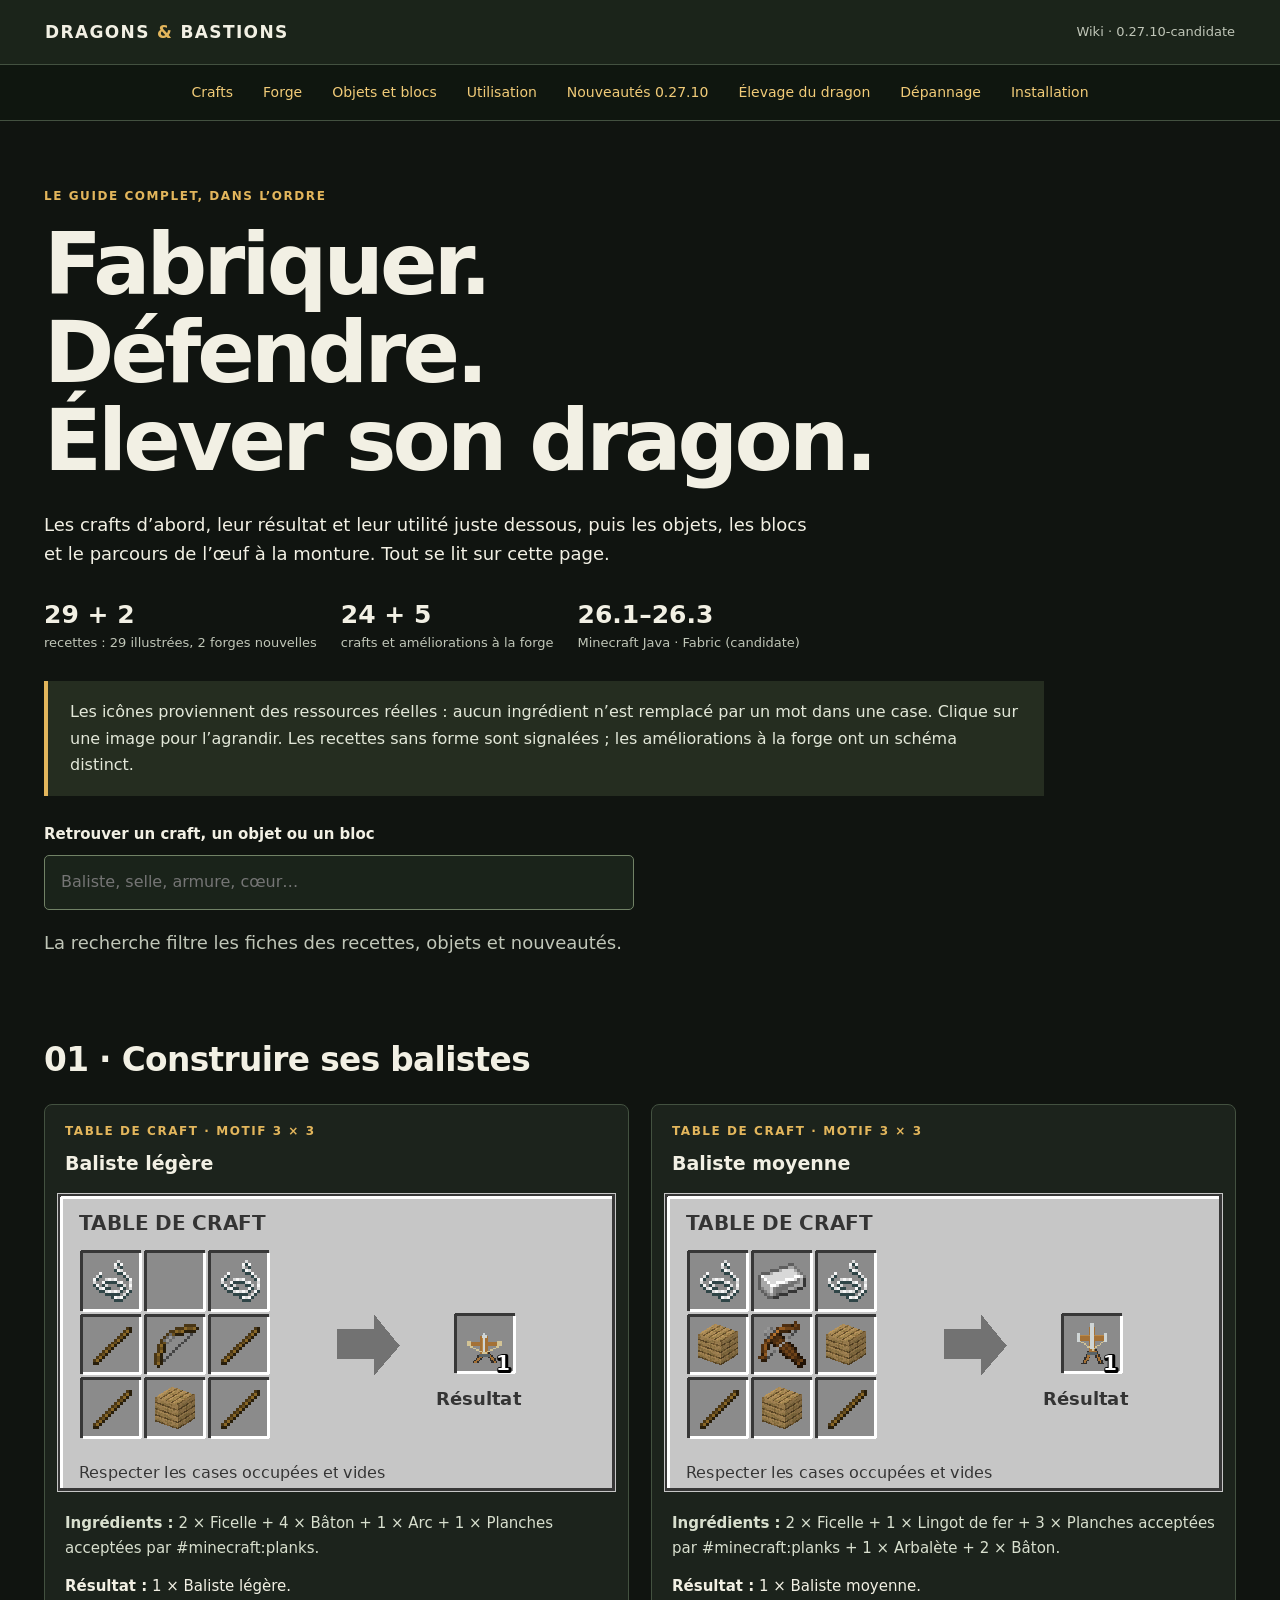
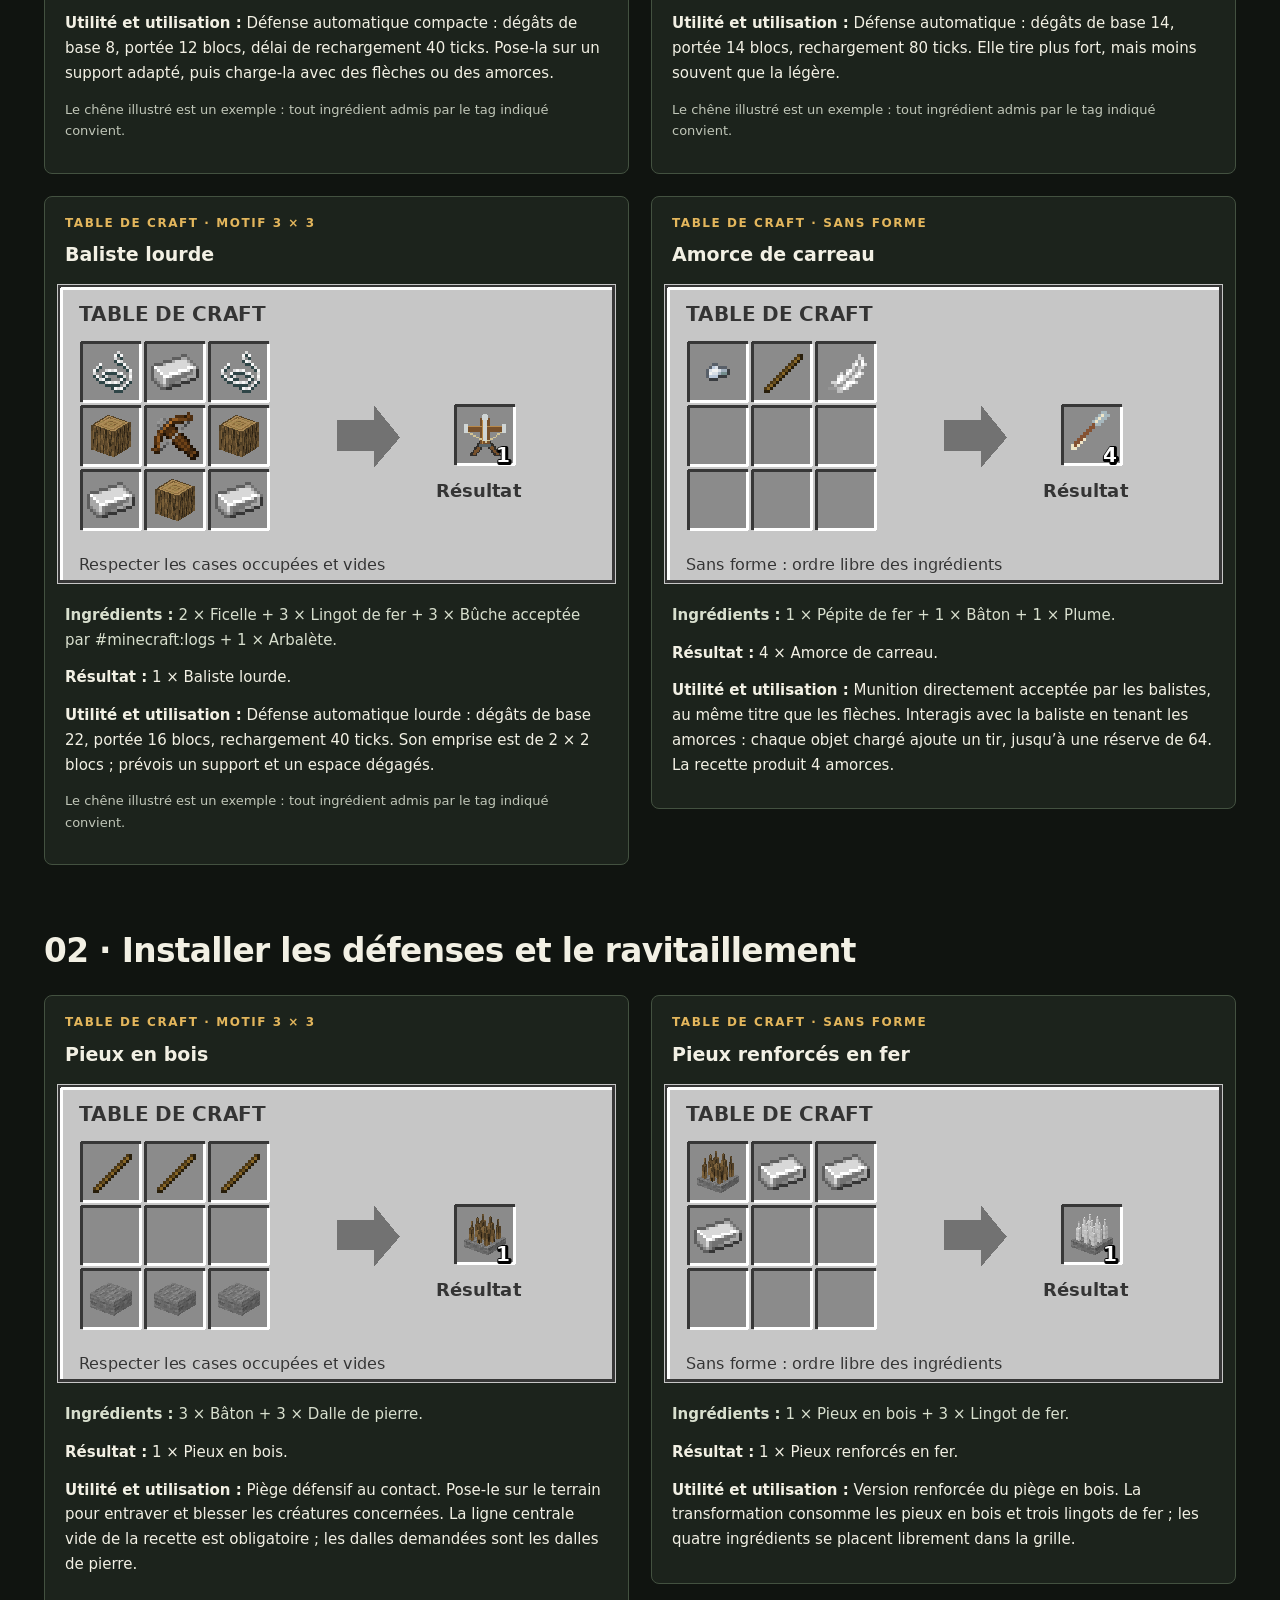
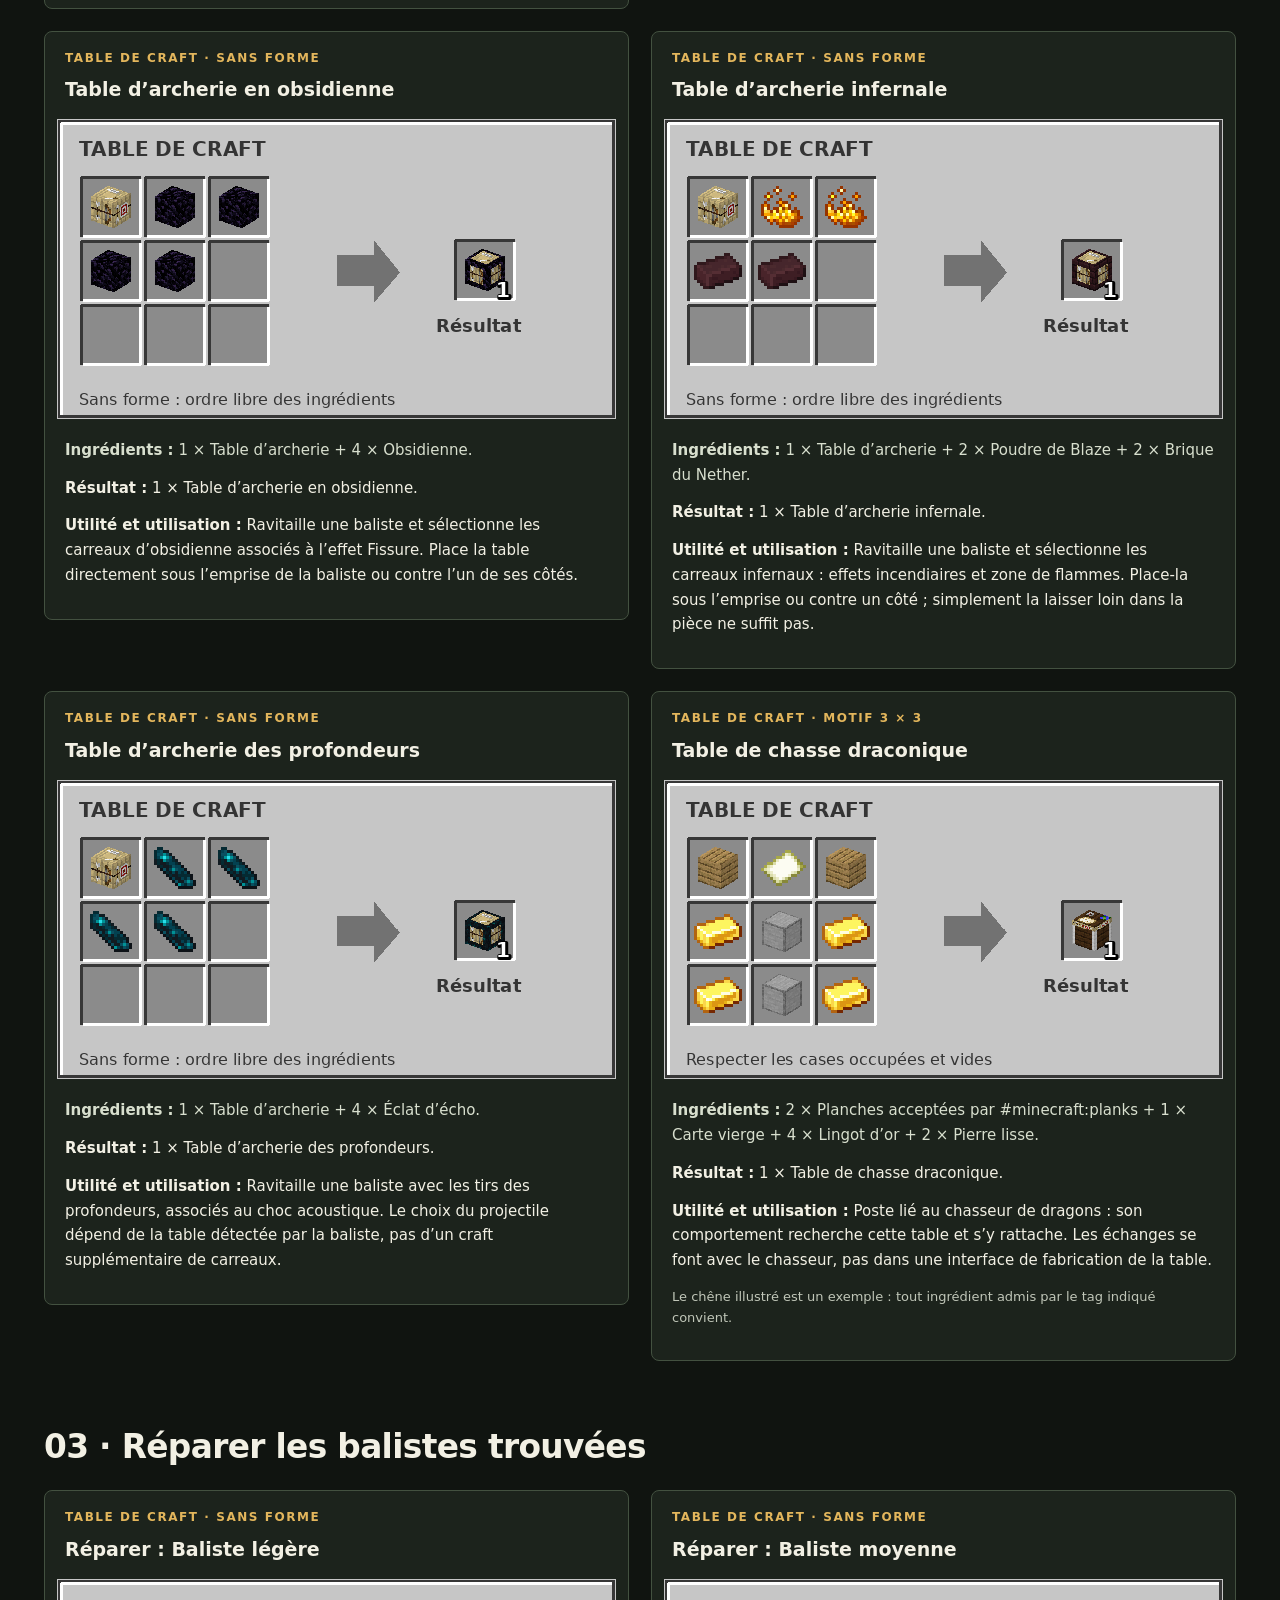
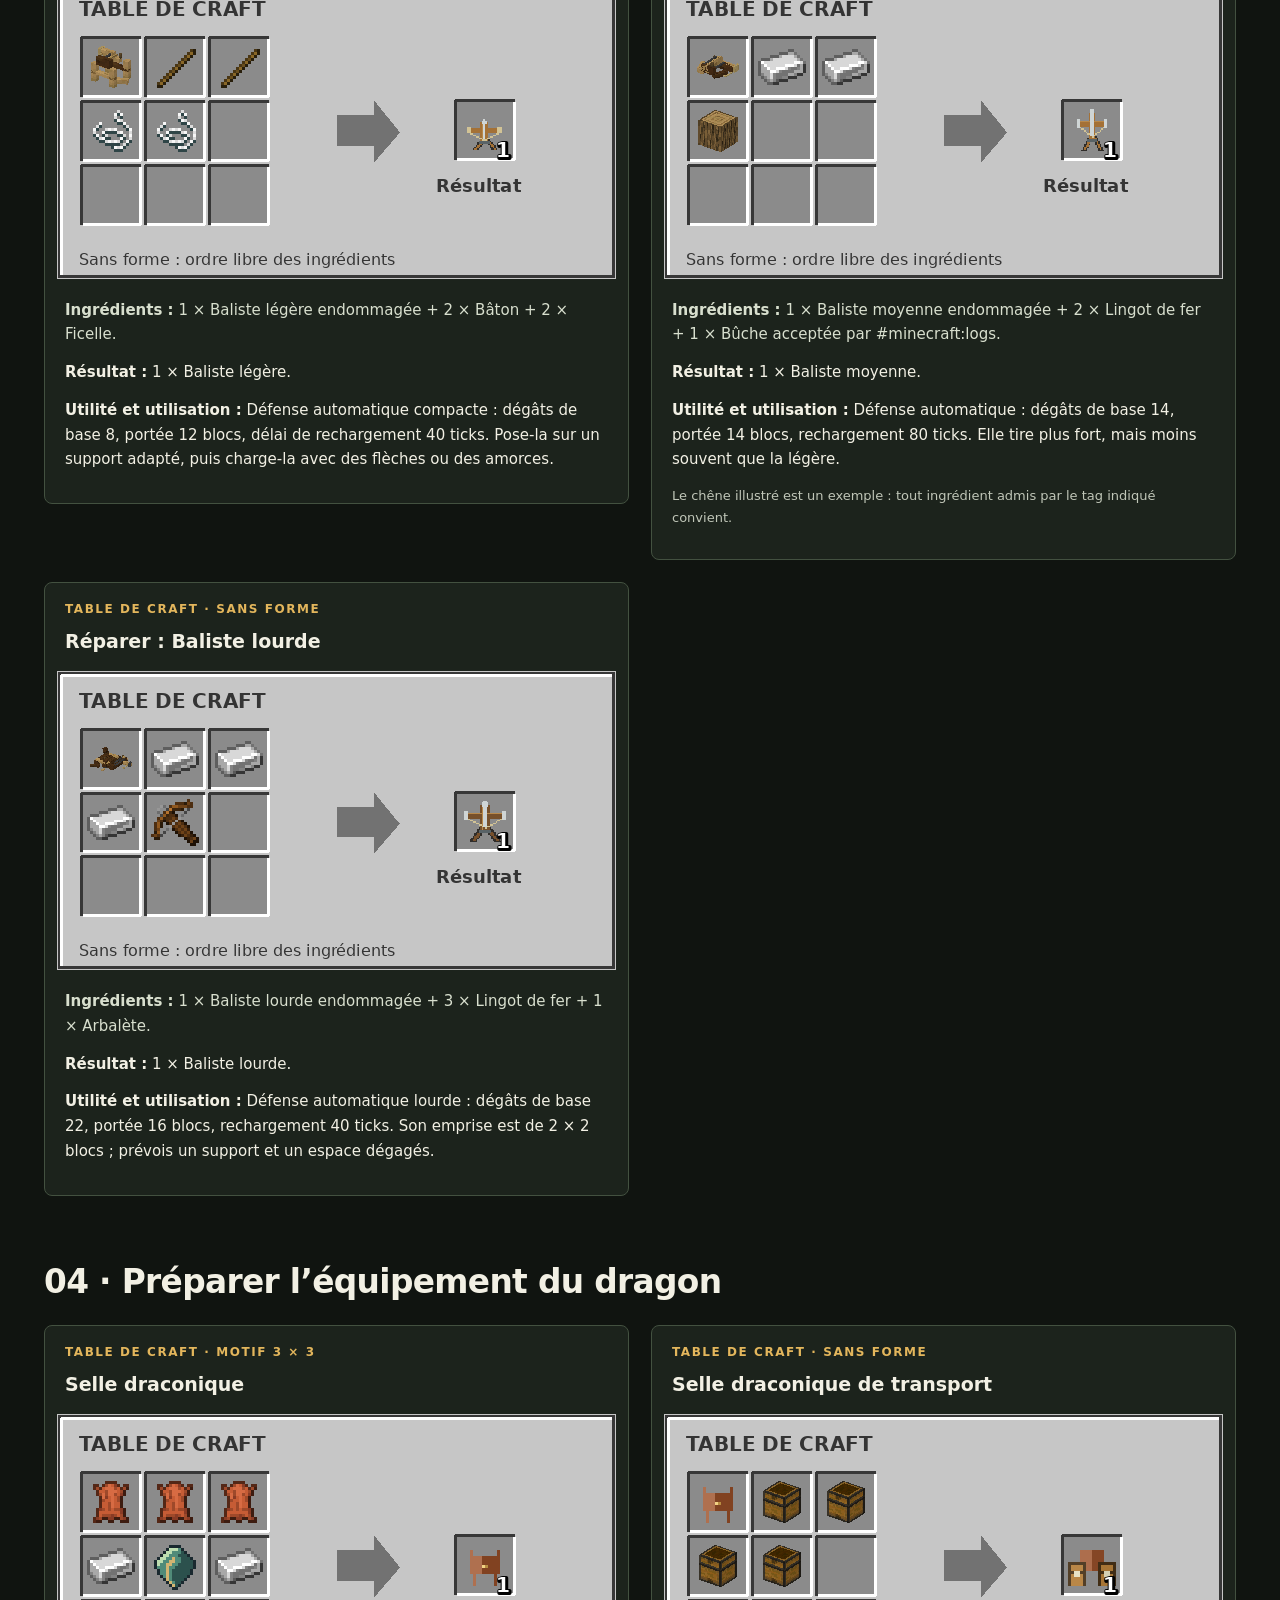
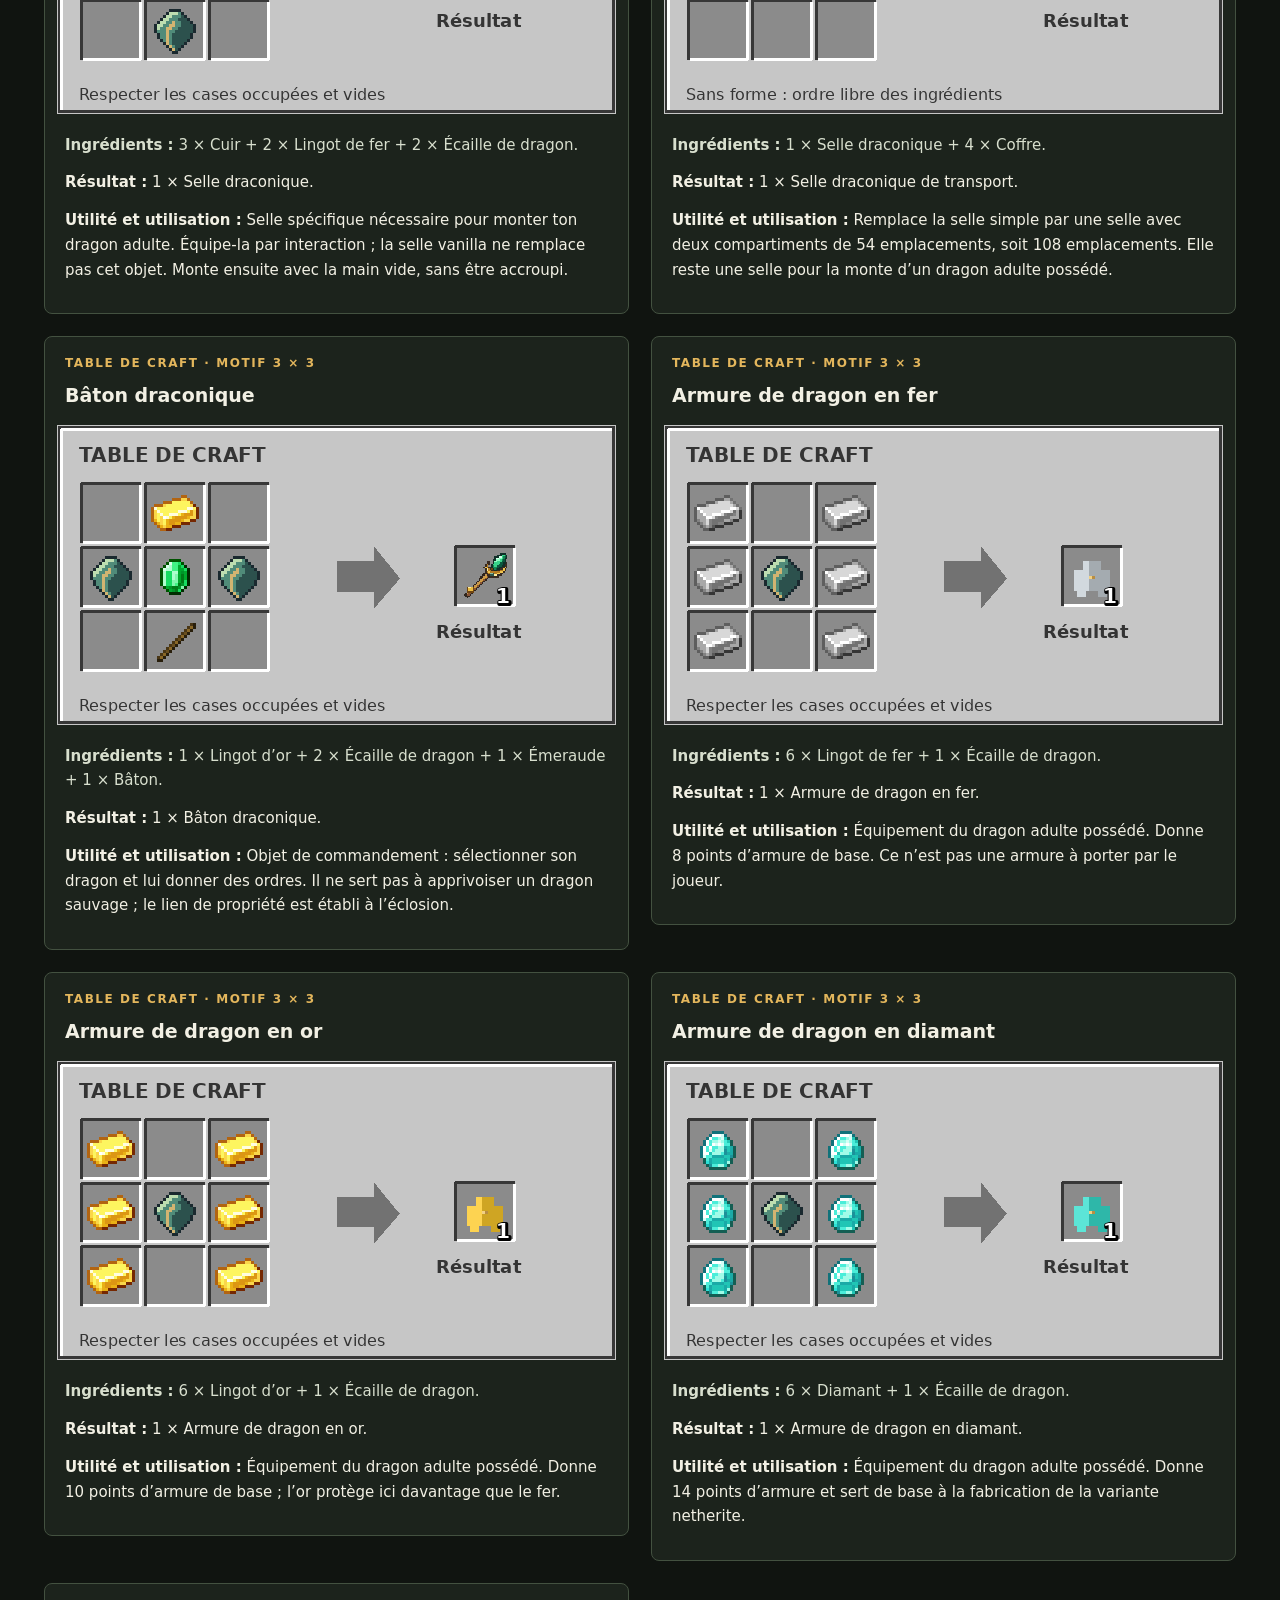
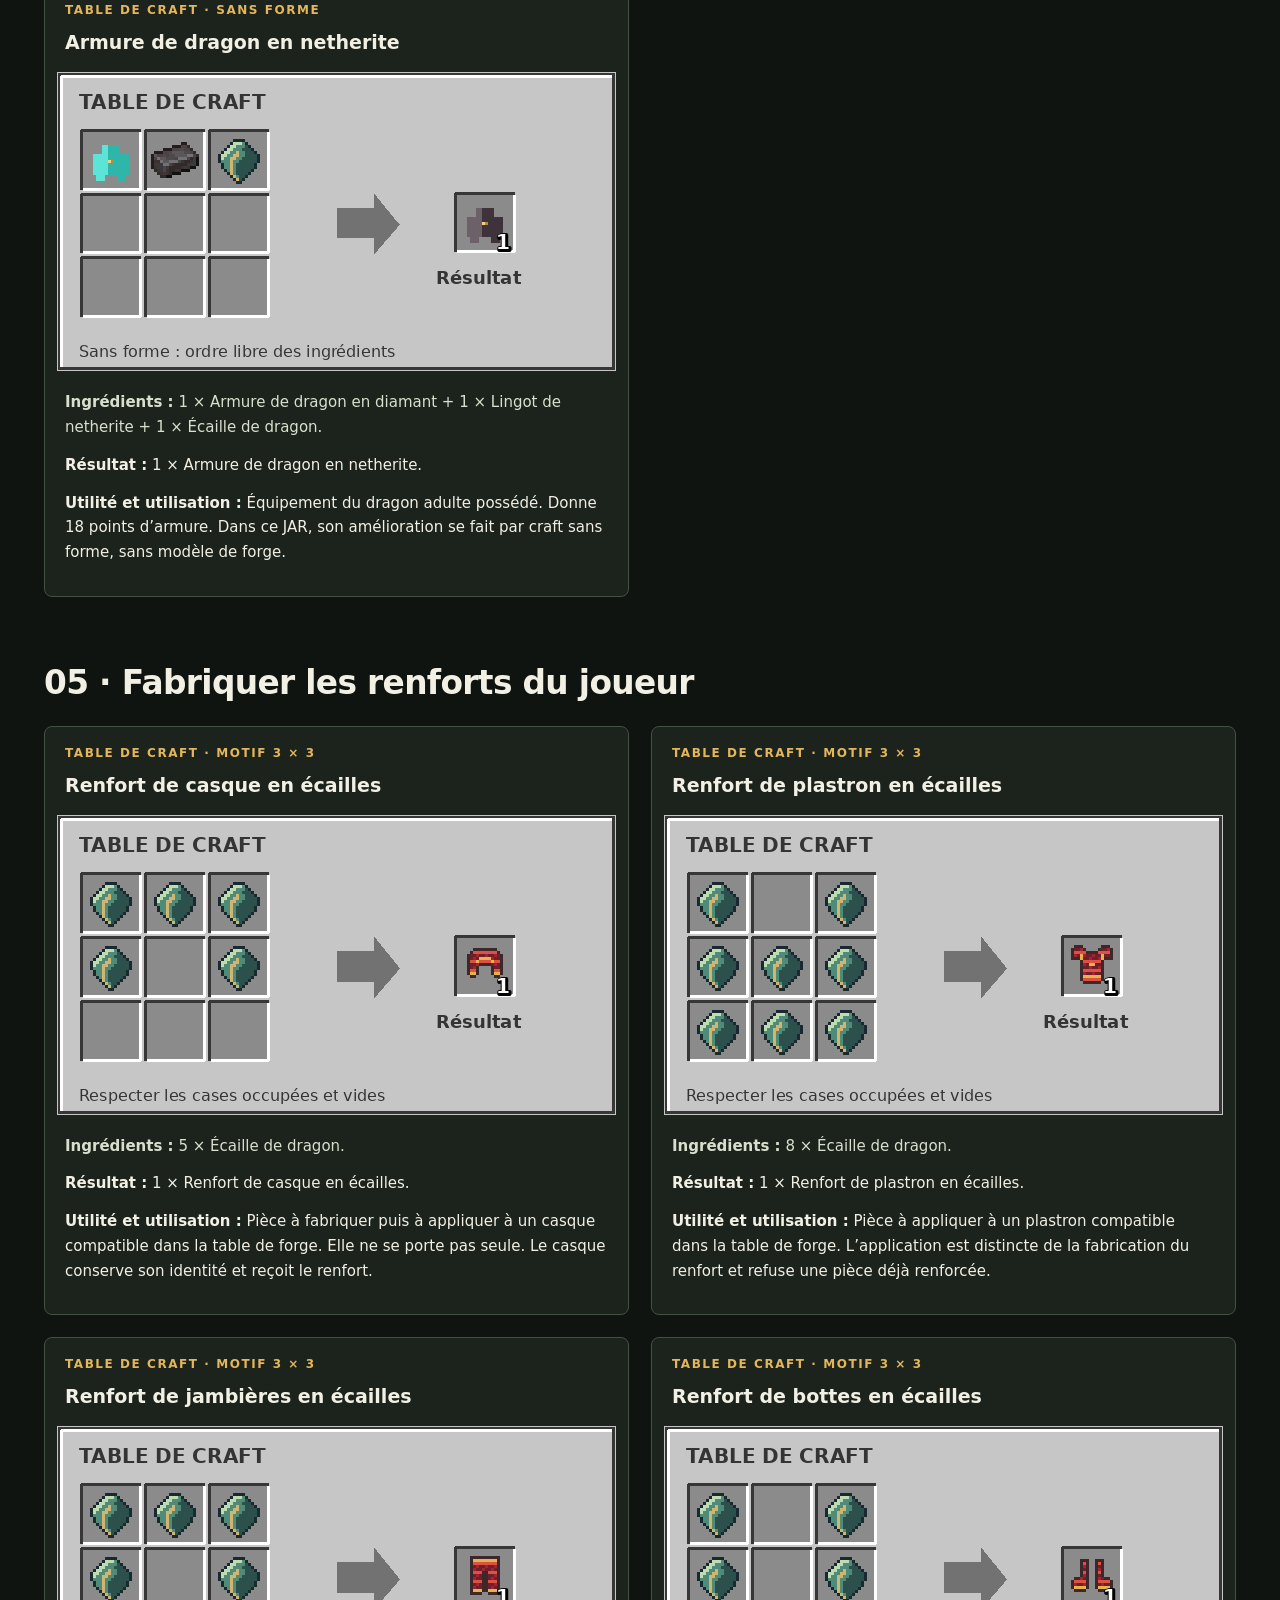
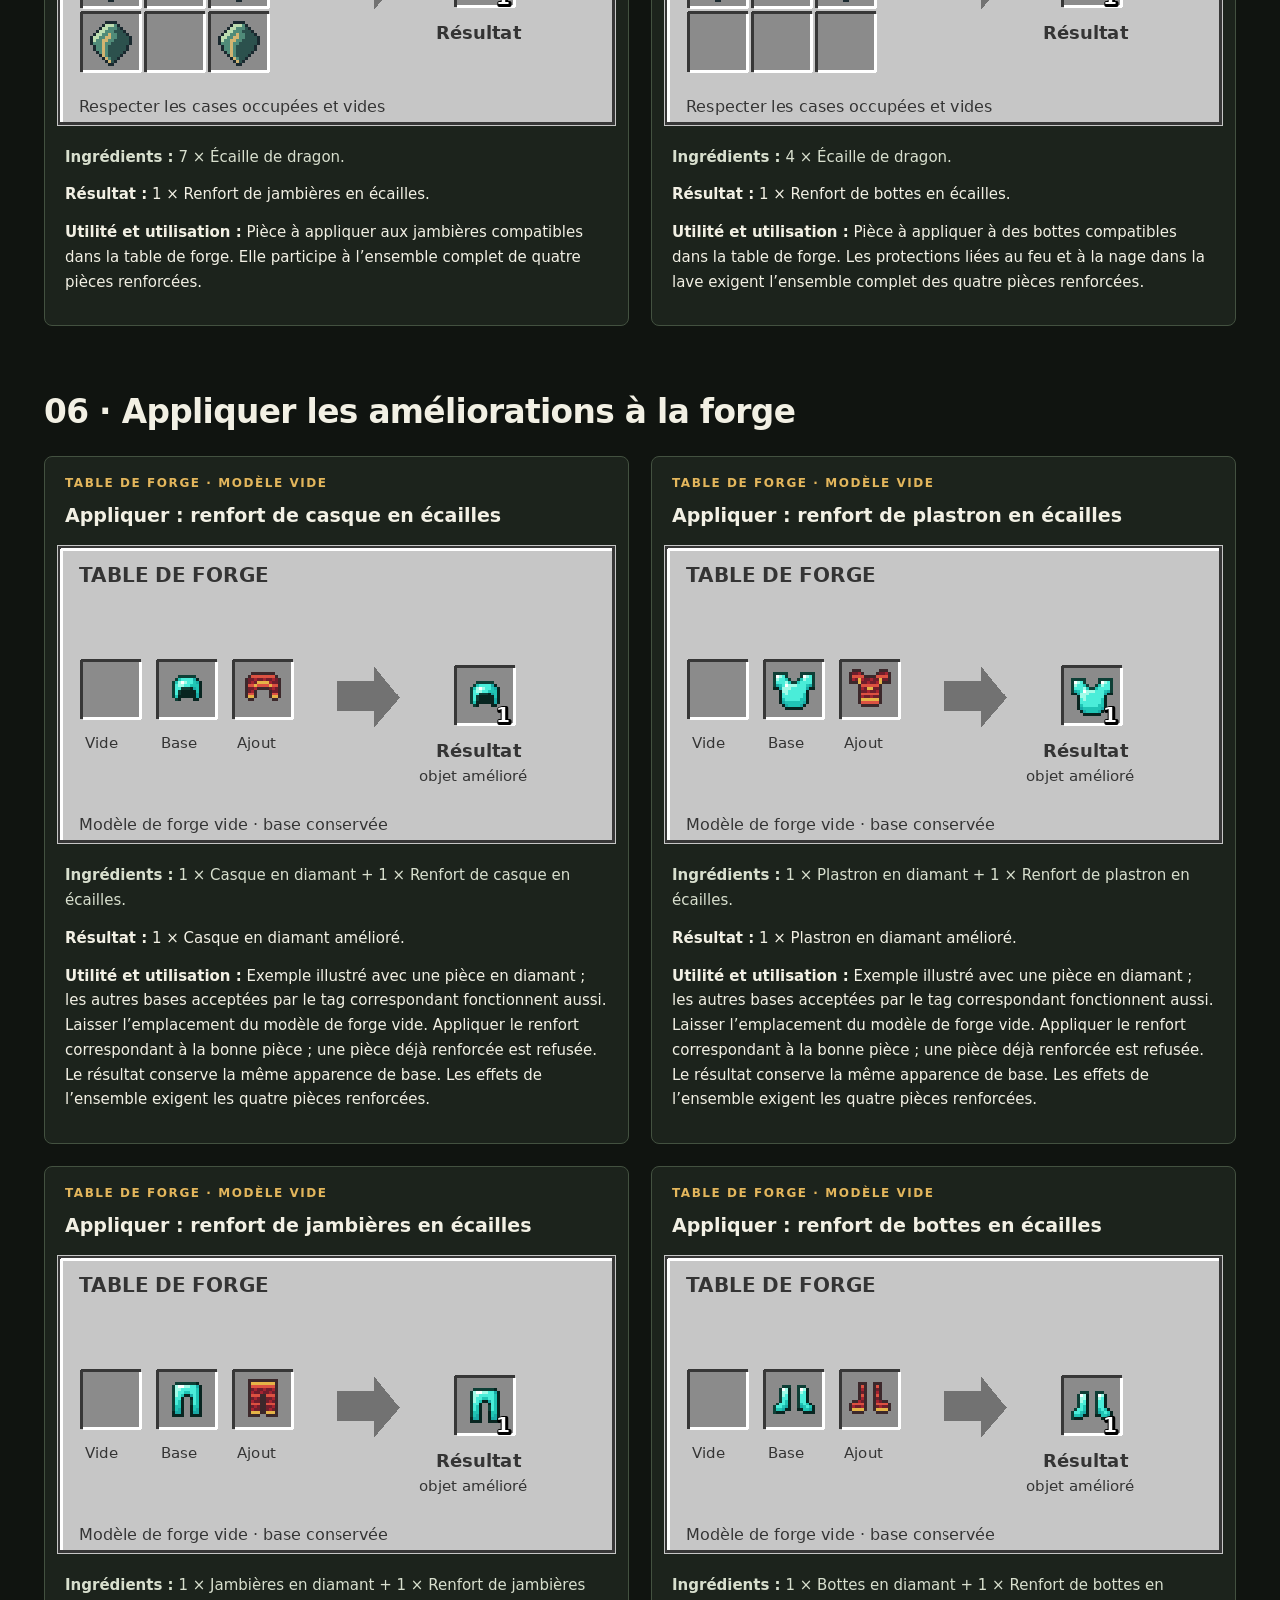
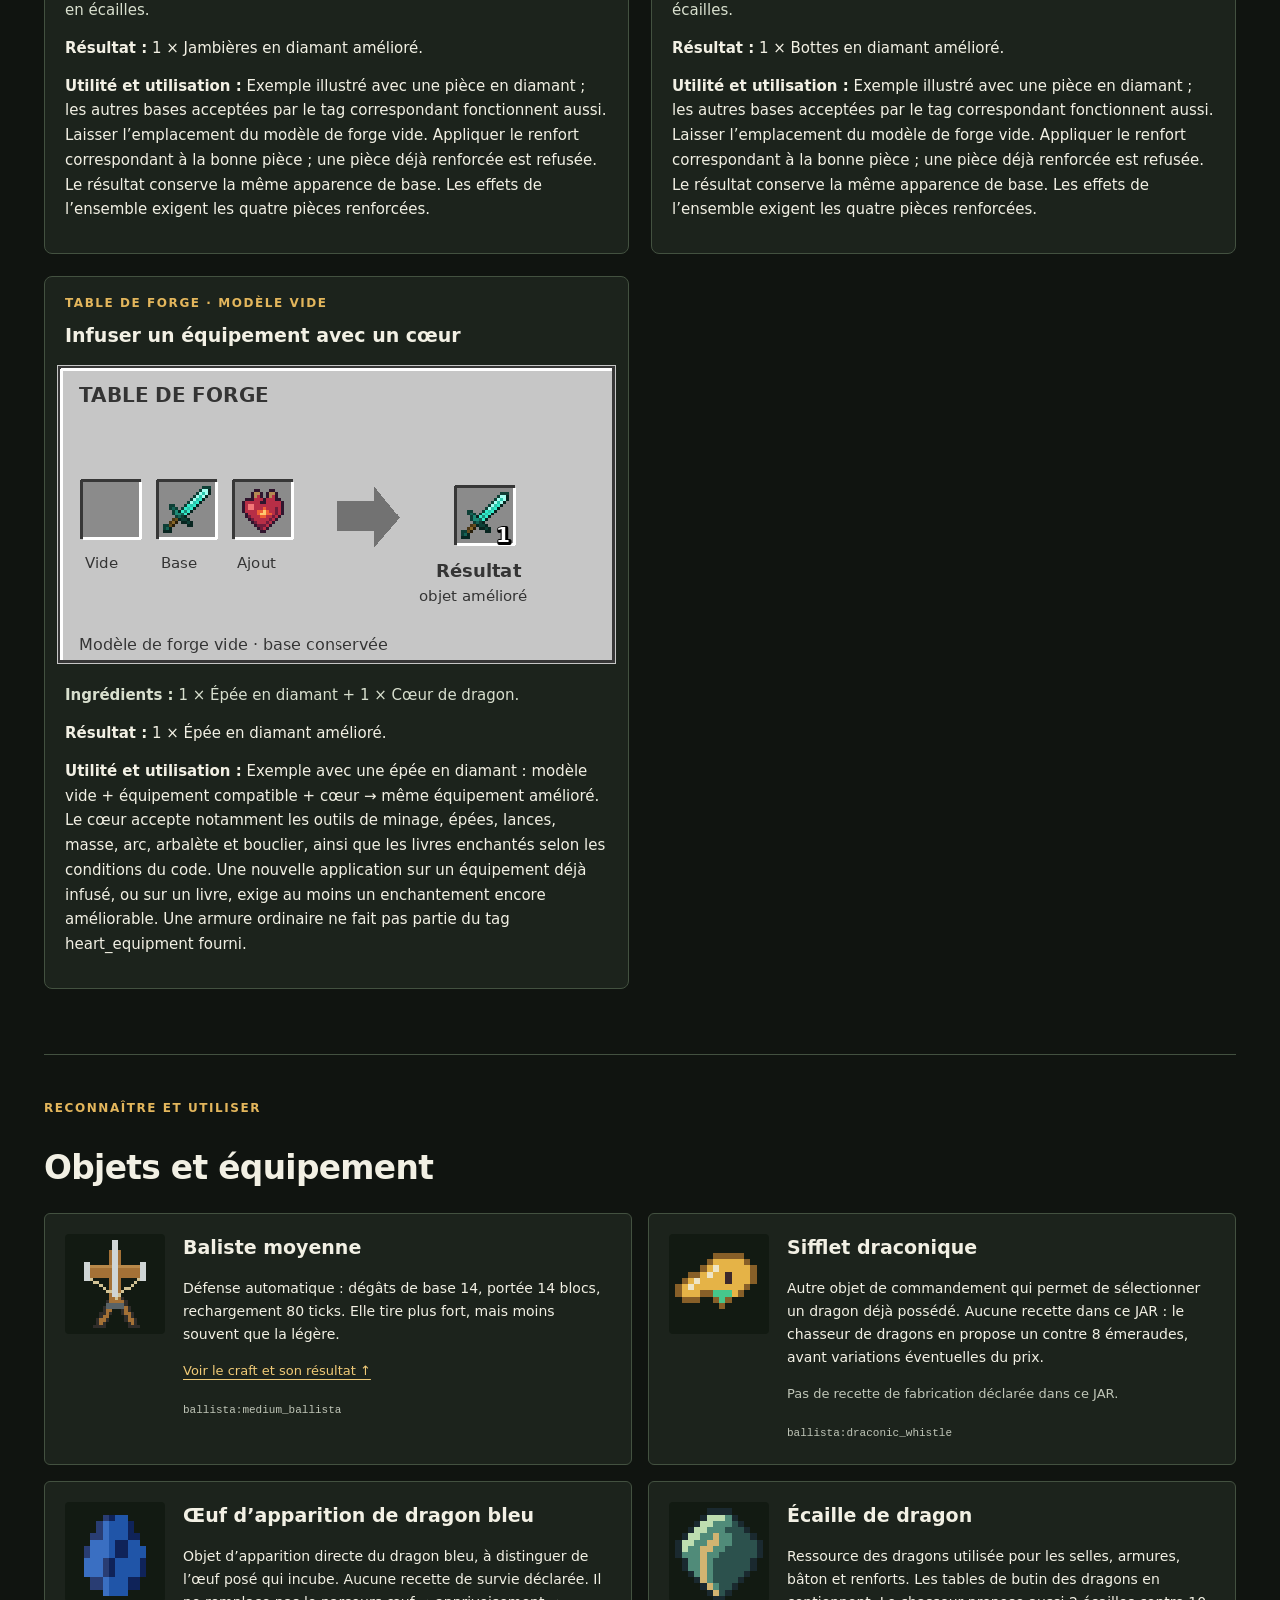
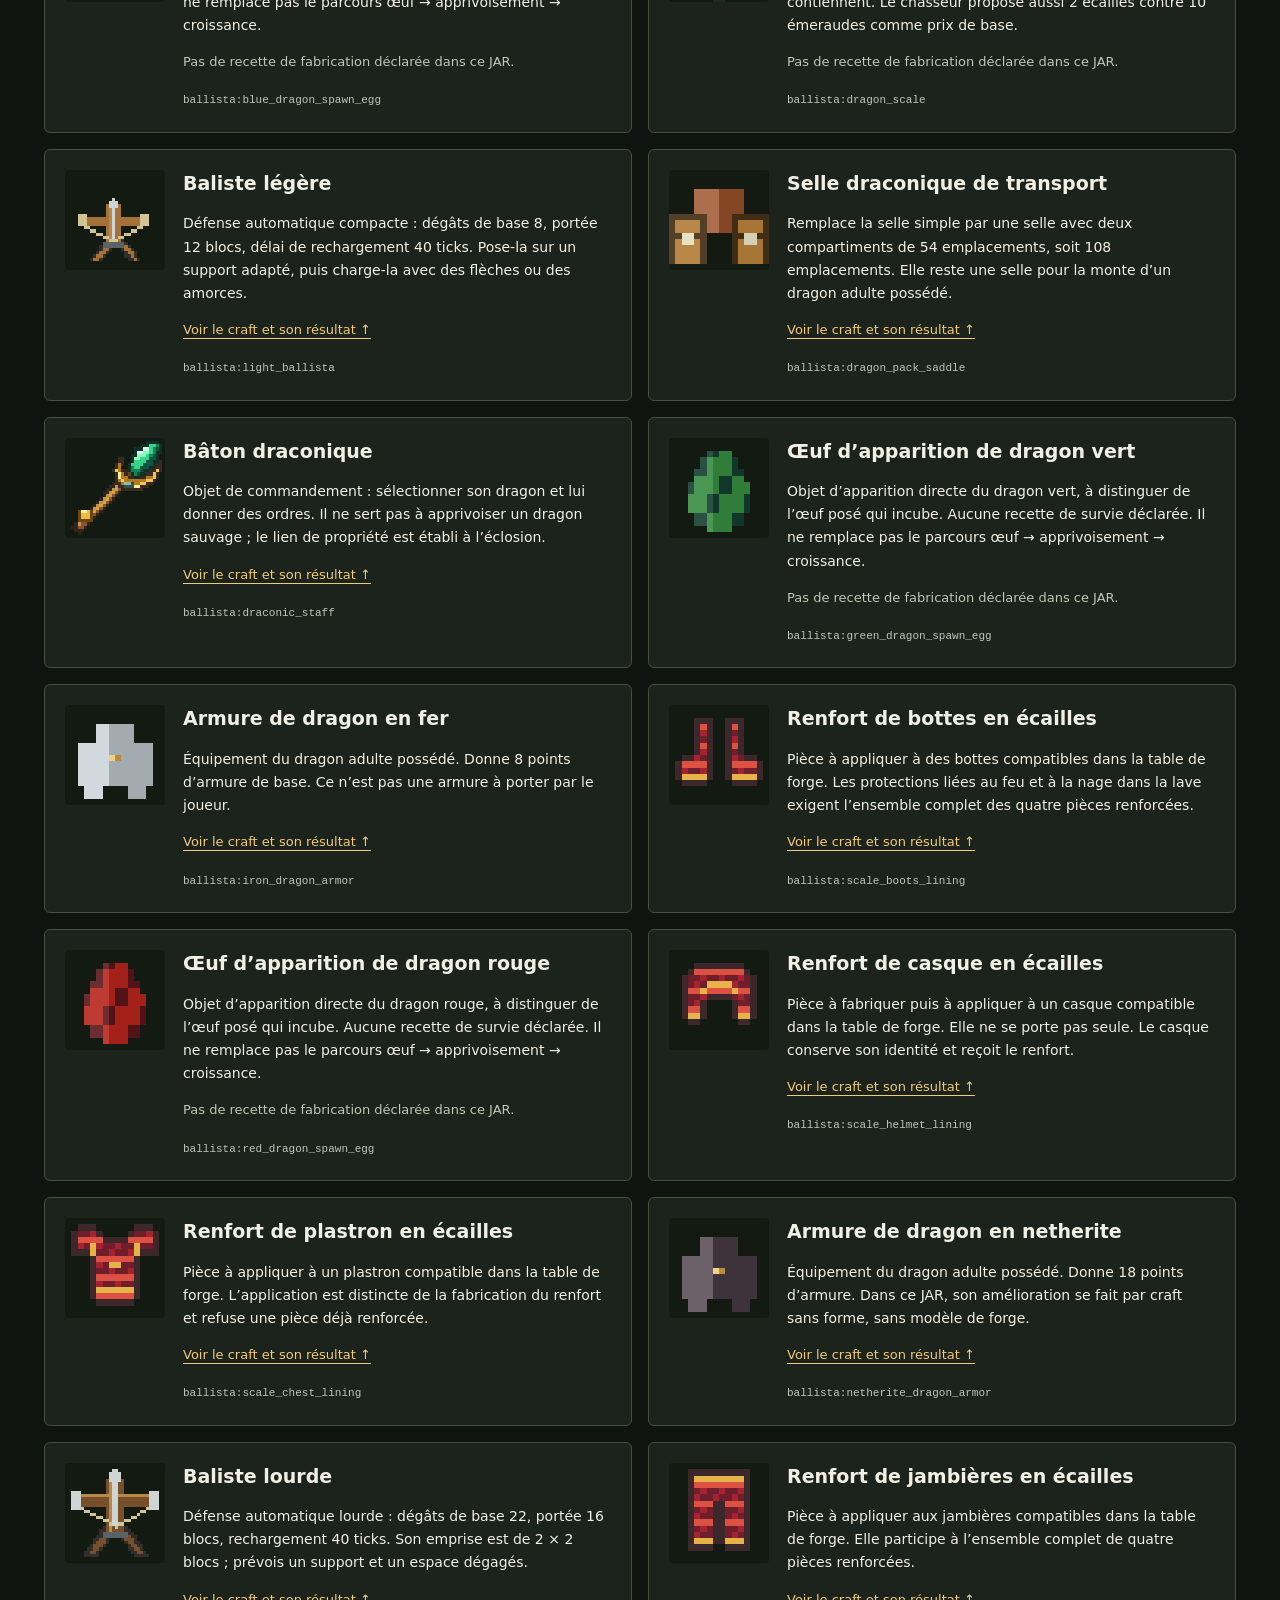
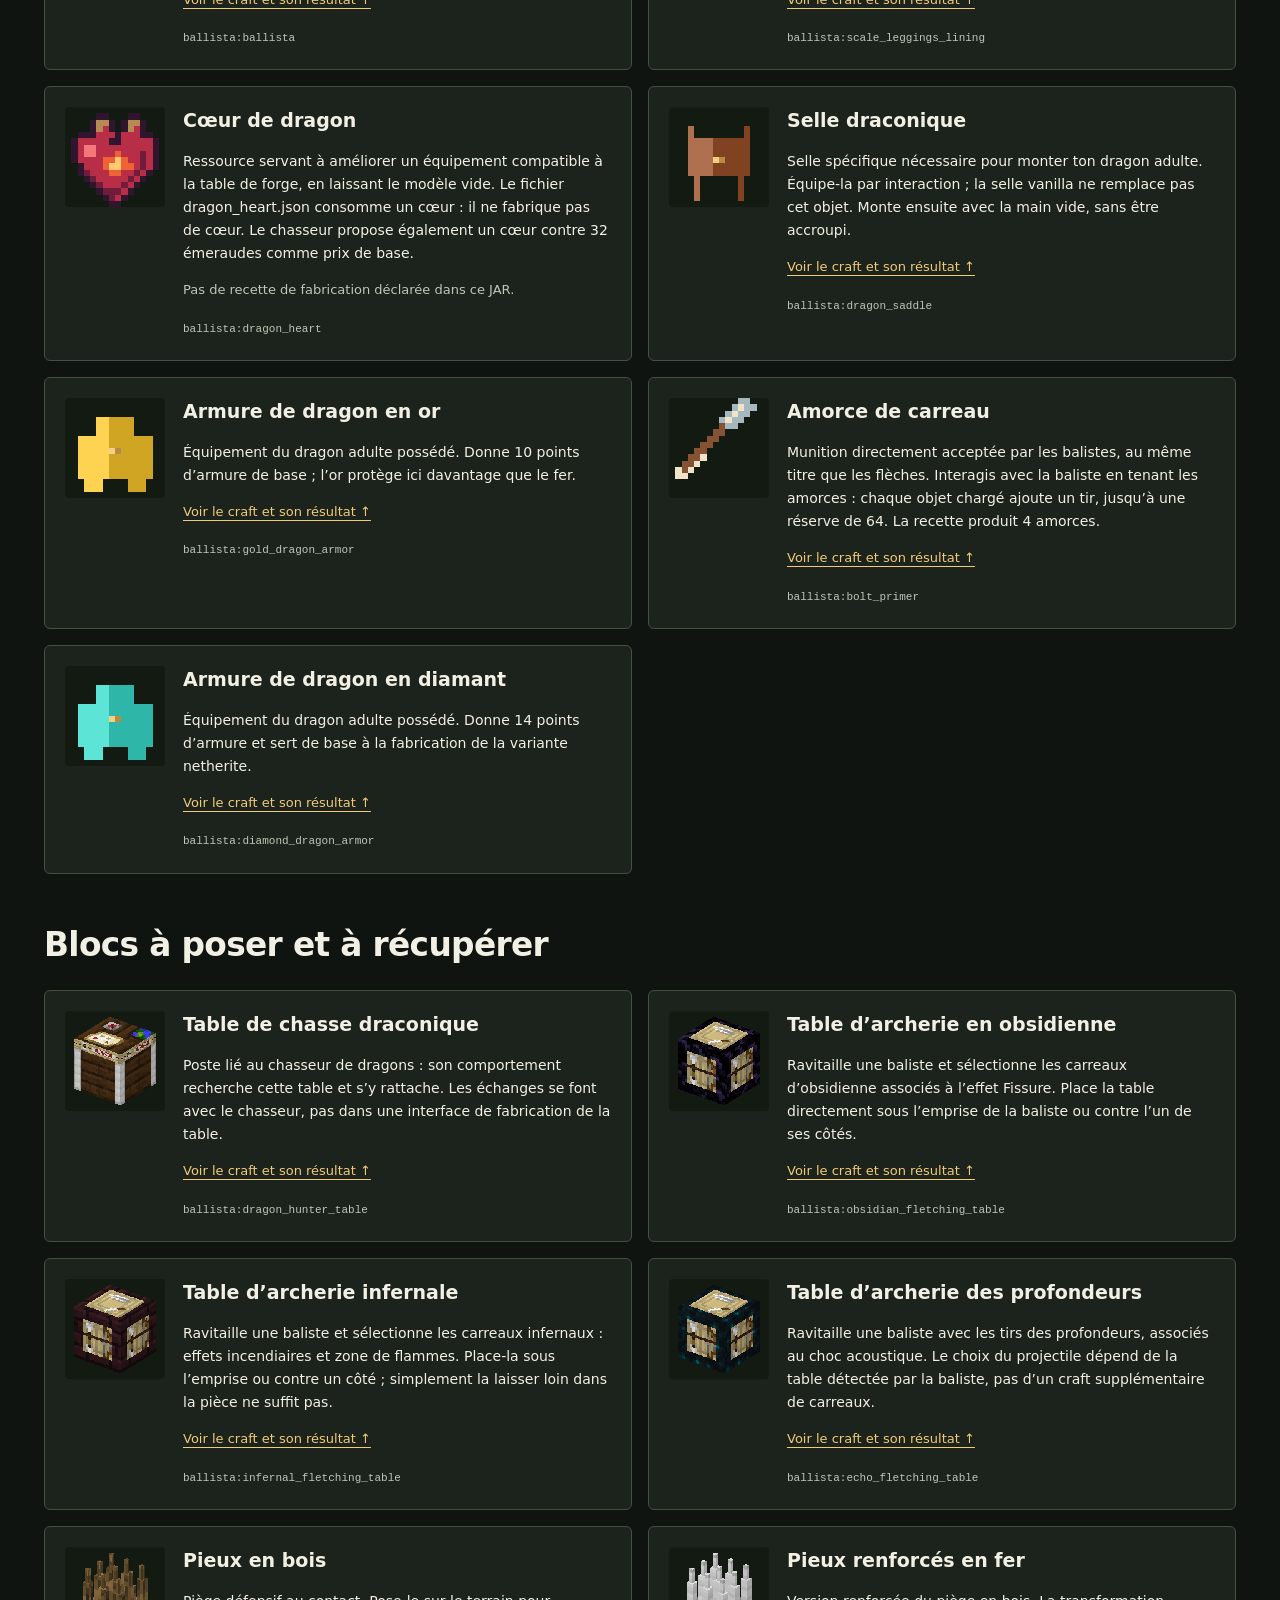
==== commit ee52645e: "Wiki : actualiser les crafts illustrés et la page unique [skip ci]" ====
--- a/site/index.html
+++ b/site/index.html
@@ -1,4 +1,4 @@
-<!doctype html><html lang="fr"><head><meta charset="utf-8"><meta name="viewport" content="width=device-width,initial-scale=1"><title>Dragons et bastions — Crafts, objets et élevage des dragons</title><meta name="description" content="Tous les crafts illustrés avec ingrédients et résultat, objets et blocs, puis élevage des dragons : une seule page pour les versions 0.27.10 (nouveautés) et 0.27.1 (recettes illustrées)."><link rel="stylesheet" href="wiki.css"></head><body id="haut"><a class="skip" href="#crafts">Aller au contenu</a><header class="topbar"><a class="brand" href="#haut">DRAGONS <span>&</span> BASTIONS</a><span class="version">Wiki · 0.27.10-candidate</span></header><nav class="toc" aria-label="Sommaire de la page"><a href="#crafts">Crafts</a><a href="#forge-crafts">Forge</a><a href="#catalogue">Objets et blocs</a><a href="#utilisation-balistes">Utilisation</a><a href="#nouveautes">Nouveautés 0.27.10</a><a href="dragon-noir.html">Dragon noir</a><a href="raids-draconiques.html">Fioles & raids</a><a href="#elevage">Élevage du dragon</a><a href="#depannage">Dépannage</a><a href="#installation">Installation</a></nav><main><section class="intro" id="crafts"><p class="eyebrow">LE GUIDE COMPLET, DANS L’ORDRE</p><h1>Fabriquer.<br>Défendre.<br>Élever son dragon.</h1><p>Les crafts d’abord, leur résultat et leur utilité juste dessous, puis les objets, les blocs et le parcours de l’œuf à la monture. Tout se lit sur cette page.</p><div class="stats"><span><b>29 + 2</b> recettes : 29 illustrées, 2 forges nouvelles</span><span><b>24 + 5</b> crafts et améliorations à la forge</span><span><b>26.1–26.3</b> Minecraft Java · Fabric (candidate)</span></div><aside class="notice">Les icônes proviennent des ressources réelles : aucun ingrédient n’est remplacé par un mot dans une case. Clique sur une image pour l’agrandir. Les recettes sans forme sont signalées ; les améliorations à la forge ont un schéma distinct.</aside><label class="search-label" for="recherche">Retrouver un craft, un objet ou un bloc</label><input type="search" id="recherche" placeholder="Baliste, selle, armure, cœur…"><p class="small" id="recherche-info" aria-live="polite">La recherche filtre les fiches des recettes, objets et nouveautés.</p></section><section class="recipe-group" id="balistes-crafts"><h2>01 · Construire ses balistes</h2><div class="recipe-grid"><article class="recipe searchable" id="craft-light_ballista"><p class="kicker">Table de craft · motif 3 × 3</p><h3>Baliste légère</h3><a href="generated/crafts/light_ballista.png" target="_blank" rel="noopener" aria-label="Agrandir : Baliste légère"><img src="generated/crafts/light_ballista.png" alt="Baliste légère. Cases : Ficelle / Case vide / Ficelle / Bâton / Arc / Bâton / Bâton / Planches acceptées par #minecraft:planks / Bâton. Résultat : 1 × Baliste légère." width="560" height="300" loading="lazy"></a><div class="recipe-text"><p class="materials"><b>Ingrédients :</b> 2 × Ficelle + 4 × Bâton + 1 × Arc + 1 × Planches acceptées par #minecraft:planks.</p><p><b>Résultat :</b> 1 × Baliste légère.</p><p><b>Utilité et utilisation :</b> Défense automatique compacte : dégâts de base 8, portée 12 blocs, délai de rechargement 40 ticks. Pose-la sur un support adapté, puis charge-la avec des flèches ou des amorces.</p><p class="small">Le chêne illustré est un exemple : tout ingrédient admis par le tag indiqué convient.</p></div></article><article class="recipe searchable" id="craft-medium_ballista"><p class="kicker">Table de craft · motif 3 × 3</p><h3>Baliste moyenne</h3><a href="generated/crafts/medium_ballista.png" target="_blank" rel="noopener" aria-label="Agrandir : Baliste moyenne"><img src="generated/crafts/medium_ballista.png" alt="Baliste moyenne. Cases : Ficelle / Lingot de fer / Ficelle / Planches acceptées par #minecraft:planks / Arbalète / Planches acceptées par #minecraft:planks / Bâton / Planches acceptées par #minecraft:planks / Bâton. Résultat : 1 × Baliste moyenne." width="560" height="300" loading="lazy"></a><div class="recipe-text"><p class="materials"><b>Ingrédients :</b> 2 × Ficelle + 1 × Lingot de fer + 3 × Planches acceptées par #minecraft:planks + 1 × Arbalète + 2 × Bâton.</p><p><b>Résultat :</b> 1 × Baliste moyenne.</p><p><b>Utilité et utilisation :</b> Défense automatique : dégâts de base 14, portée 14 blocs, rechargement 80 ticks. Elle tire plus fort, mais moins souvent que la légère.</p><p class="small">Le chêne illustré est un exemple : tout ingrédient admis par le tag indiqué convient.</p></div></article><article class="recipe searchable" id="craft-ballista"><p class="kicker">Table de craft · motif 3 × 3</p><h3>Baliste lourde</h3><a href="generated/crafts/ballista.png" target="_blank" rel="noopener" aria-label="Agrandir : Baliste lourde"><img src="generated/crafts/ballista.png" alt="Baliste lourde. Cases : Ficelle / Lingot de fer / Ficelle / Bûche acceptée par #minecraft:logs / Arbalète / Bûche acceptée par #minecraft:logs / Lingot de fer / Bûche acceptée par #minecraft:logs / Lingot de fer. Résultat : 1 × Baliste lourde." width="560" height="300" loading="lazy"></a><div class="recipe-text"><p class="materials"><b>Ingrédients :</b> 2 × Ficelle + 3 × Lingot de fer + 3 × Bûche acceptée par #minecraft:logs + 1 × Arbalète.</p><p><b>Résultat :</b> 1 × Baliste lourde.</p><p><b>Utilité et utilisation :</b> Défense automatique lourde : dégâts de base 22, portée 16 blocs, rechargement 40 ticks. Son emprise est de 2 × 2 blocs ; prévois un support et un espace dégagés.</p><p class="small">Le chêne illustré est un exemple : tout ingrédient admis par le tag indiqué convient.</p></div></article><article class="recipe searchable" id="craft-bolt_primer"><p class="kicker">Table de craft · sans forme</p><h3>Amorce de carreau</h3><a href="generated/crafts/bolt_primer.png" target="_blank" rel="noopener" aria-label="Agrandir : Amorce de carreau"><img src="generated/crafts/bolt_primer.png" alt="Amorce de carreau. Cases : Pépite de fer / Bâton / Plume / Case vide / Case vide / Case vide / Case vide / Case vide / Case vide. Résultat : 4 × Amorce de carreau." width="560" height="300" loading="lazy"></a><div class="recipe-text"><p class="materials"><b>Ingrédients :</b> 1 × Pépite de fer + 1 × Bâton + 1 × Plume.</p><p><b>Résultat :</b> 4 × Amorce de carreau.</p><p><b>Utilité et utilisation :</b> Munition directement acceptée par les balistes, au même titre que les flèches. Interagis avec la baliste en tenant les amorces : chaque objet chargé ajoute un tir, jusqu’à une réserve de 64. La recette produit 4 amorces.</p></div></article></div></section><section class="recipe-group" id="defenses-crafts"><h2>02 · Installer les défenses et le ravitaillement</h2><div class="recipe-grid"><article class="recipe searchable" id="craft-wooden_spikes"><p class="kicker">Table de craft · motif 3 × 3</p><h3>Pieux en bois</h3><a href="generated/crafts/wooden_spikes.png" target="_blank" rel="noopener" aria-label="Agrandir : Pieux en bois"><img src="generated/crafts/wooden_spikes.png" alt="Pieux en bois. Cases : Bâton / Bâton / Bâton / Case vide / Case vide / Case vide / Dalle de pierre / Dalle de pierre / Dalle de pierre. Résultat : 1 × Pieux en bois." width="560" height="300" loading="lazy"></a><div class="recipe-text"><p class="materials"><b>Ingrédients :</b> 3 × Bâton + 3 × Dalle de pierre.</p><p><b>Résultat :</b> 1 × Pieux en bois.</p><p><b>Utilité et utilisation :</b> Piège défensif au contact. Pose-le sur le terrain pour entraver et blesser les créatures concernées. La ligne centrale vide de la recette est obligatoire ; les dalles demandées sont les dalles de pierre.</p></div></article><article class="recipe searchable" id="craft-iron_spikes"><p class="kicker">Table de craft · sans forme</p><h3>Pieux renforcés en fer</h3><a href="generated/crafts/iron_spikes.png" target="_blank" rel="noopener" aria-label="Agrandir : Pieux renforcés en fer"><img src="generated/crafts/iron_spikes.png" alt="Pieux renforcés en fer. Cases : Pieux en bois / Lingot de fer / Lingot de fer / Lingot de fer / Case vide / Case vide / Case vide / Case vide / Case vide. Résultat : 1 × Pieux renforcés en fer." width="560" height="300" loading="lazy"></a><div class="recipe-text"><p class="materials"><b>Ingrédients :</b> 1 × Pieux en bois + 3 × Lingot de fer.</p><p><b>Résultat :</b> 1 × Pieux renforcés en fer.</p><p><b>Utilité et utilisation :</b> Version renforcée du piège en bois. La transformation consomme les pieux en bois et trois lingots de fer ; les quatre ingrédients se placent librement dans la grille.</p></div></article><article class="recipe searchable" id="craft-obsidian_fletching_table"><p class="kicker">Table de craft · sans forme</p><h3>Table d’archerie en obsidienne</h3><a href="generated/crafts/obsidian_fletching_table.png" target="_blank" rel="noopener" aria-label="Agrandir : Table d’archerie en obsidienne"><img src="generated/crafts/obsidian_fletching_table.png" alt="Table d’archerie en obsidienne. Cases : Table d’archerie / Obsidienne / Obsidienne / Obsidienne / Obsidienne / Case vide / Case vide / Case vide / Case vide. Résultat : 1 × Table d’archerie en obsidienne." width="560" height="300" loading="lazy"></a><div class="recipe-text"><p class="materials"><b>Ingrédients :</b> 1 × Table d’archerie + 4 × Obsidienne.</p><p><b>Résultat :</b> 1 × Table d’archerie en obsidienne.</p><p><b>Utilité et utilisation :</b> Ravitaille une baliste et sélectionne les carreaux d’obsidienne associés à l’effet Fissure. Place la table directement sous l’emprise de la baliste ou contre l’un de ses côtés.</p></div></article><article class="recipe searchable" id="craft-infernal_fletching_table"><p class="kicker">Table de craft · sans forme</p><h3>Table d’archerie infernale</h3><a href="generated/crafts/infernal_fletching_table.png" target="_blank" rel="noopener" aria-label="Agrandir : Table d’archerie infernale"><img src="generated/crafts/infernal_fletching_table.png" alt="Table d’archerie infernale. Cases : Table d’archerie / Poudre de Blaze / Poudre de Blaze / Brique du Nether / Brique du Nether / Case vide / Case vide / Case vide / Case vide. Résultat : 1 × Table d’archerie infernale." width="560" height="300" loading="lazy"></a><div class="recipe-text"><p class="materials"><b>Ingrédients :</b> 1 × Table d’archerie + 2 × Poudre de Blaze + 2 × Brique du Nether.</p><p><b>Résultat :</b> 1 × Table d’archerie infernale.</p><p><b>Utilité et utilisation :</b> Ravitaille une baliste et sélectionne les carreaux infernaux : effets incendiaires et zone de flammes. Place-la sous l’emprise ou contre un côté ; simplement la laisser loin dans la pièce ne suffit pas.</p></div></article><article class="recipe searchable" id="craft-echo_fletching_table"><p class="kicker">Table de craft · sans forme</p><h3>Table d’archerie des profondeurs</h3><a href="generated/crafts/echo_fletching_table.png" target="_blank" rel="noopener" aria-label="Agrandir : Table d’archerie des profondeurs"><img src="generated/crafts/echo_fletching_table.png" alt="Table d’archerie des profondeurs. Cases : Table d’archerie / Éclat d’écho / Éclat d’écho / Éclat d’écho / Éclat d’écho / Case vide / Case vide / Case vide / Case vide. Résultat : 1 × Table d’archerie des profondeurs." width="560" height="300" loading="lazy"></a><div class="recipe-text"><p class="materials"><b>Ingrédients :</b> 1 × Table d’archerie + 4 × Éclat d’écho.</p><p><b>Résultat :</b> 1 × Table d’archerie des profondeurs.</p><p><b>Utilité et utilisation :</b> Ravitaille une baliste avec les tirs des profondeurs, associés au choc acoustique. Le choix du projectile dépend de la table détectée par la baliste, pas d’un craft supplémentaire de carreaux.</p></div></article><article class="recipe searchable" id="craft-dragon_hunter_table"><p class="kicker">Table de craft · motif 3 × 3</p><h3>Table de chasse draconique</h3><a href="generated/crafts/dragon_hunter_table.png" target="_blank" rel="noopener" aria-label="Agrandir : Table de chasse draconique"><img src="generated/crafts/dragon_hunter_table.png" alt="Table de chasse draconique. Cases : Planches acceptées par #minecraft:planks / Carte vierge / Planches acceptées par #minecraft:planks / Lingot d’or / Pierre lisse / Lingot d’or / Lingot d’or / Pierre lisse / Lingot d’or. Résultat : 1 × Table de chasse draconique." width="560" height="300" loading="lazy"></a><div class="recipe-text"><p class="materials"><b>Ingrédients :</b> 2 × Planches acceptées par #minecraft:planks + 1 × Carte vierge + 4 × Lingot d’or + 2 × Pierre lisse.</p><p><b>Résultat :</b> 1 × Table de chasse draconique.</p><p><b>Utilité et utilisation :</b> Poste lié au chasseur de dragons : son comportement recherche cette table et s’y rattache. Les échanges se font avec le chasseur, pas dans une interface de fabrication de la table.</p><p class="small">Le chêne illustré est un exemple : tout ingrédient admis par le tag indiqué convient.</p></div></article></div></section><section class="recipe-group" id="reparations-crafts"><h2>03 · Réparer les balistes trouvées</h2><div class="recipe-grid"><article class="recipe searchable" id="craft-repair_light_ballista"><p class="kicker">Table de craft · sans forme</p><h3>Réparer : Baliste légère</h3><a href="generated/crafts/repair_light_ballista.png" target="_blank" rel="noopener" aria-label="Agrandir : Réparer : Baliste légère"><img src="generated/crafts/repair_light_ballista.png" alt="Réparer : Baliste légère. Cases : Baliste légère endommagée / Bâton / Bâton / Ficelle / Ficelle / Case vide / Case vide / Case vide / Case vide. Résultat : 1 × Baliste légère." width="560" height="300" loading="lazy"></a><div class="recipe-text"><p class="materials"><b>Ingrédients :</b> 1 × Baliste légère endommagée + 2 × Bâton + 2 × Ficelle.</p><p><b>Résultat :</b> 1 × Baliste légère.</p><p><b>Utilité et utilisation :</b> Défense automatique compacte : dégâts de base 8, portée 12 blocs, délai de rechargement 40 ticks. Pose-la sur un support adapté, puis charge-la avec des flèches ou des amorces.</p></div></article><article class="recipe searchable" id="craft-repair_medium_ballista"><p class="kicker">Table de craft · sans forme</p><h3>Réparer : Baliste moyenne</h3><a href="generated/crafts/repair_medium_ballista.png" target="_blank" rel="noopener" aria-label="Agrandir : Réparer : Baliste moyenne"><img src="generated/crafts/repair_medium_ballista.png" alt="Réparer : Baliste moyenne. Cases : Baliste moyenne endommagée / Lingot de fer / Lingot de fer / Bûche acceptée par #minecraft:logs / Case vide / Case vide / Case vide / Case vide / Case vide. Résultat : 1 × Baliste moyenne." width="560" height="300" loading="lazy"></a><div class="recipe-text"><p class="materials"><b>Ingrédients :</b> 1 × Baliste moyenne endommagée + 2 × Lingot de fer + 1 × Bûche acceptée par #minecraft:logs.</p><p><b>Résultat :</b> 1 × Baliste moyenne.</p><p><b>Utilité et utilisation :</b> Défense automatique : dégâts de base 14, portée 14 blocs, rechargement 80 ticks. Elle tire plus fort, mais moins souvent que la légère.</p><p class="small">Le chêne illustré est un exemple : tout ingrédient admis par le tag indiqué convient.</p></div></article><article class="recipe searchable" id="craft-repair_heavy_ballista"><p class="kicker">Table de craft · sans forme</p><h3>Réparer : Baliste lourde</h3><a href="generated/crafts/repair_heavy_ballista.png" target="_blank" rel="noopener" aria-label="Agrandir : Réparer : Baliste lourde"><img src="generated/crafts/repair_heavy_ballista.png" alt="Réparer : Baliste lourde. Cases : Baliste lourde endommagée / Lingot de fer / Lingot de fer / Lingot de fer / Arbalète / Case vide / Case vide / Case vide / Case vide. Résultat : 1 × Baliste lourde." width="560" height="300" loading="lazy"></a><div class="recipe-text"><p class="materials"><b>Ingrédients :</b> 1 × Baliste lourde endommagée + 3 × Lingot de fer + 1 × Arbalète.</p><p><b>Résultat :</b> 1 × Baliste lourde.</p><p><b>Utilité et utilisation :</b> Défense automatique lourde : dégâts de base 22, portée 16 blocs, rechargement 40 ticks. Son emprise est de 2 × 2 blocs ; prévois un support et un espace dégagés.</p></div></article></div></section><section class="recipe-group" id="equipements-crafts"><h2>04 · Préparer l’équipement du dragon</h2><div class="recipe-grid"><article class="recipe searchable" id="craft-dragon_saddle"><p class="kicker">Table de craft · motif 3 × 3</p><h3>Selle draconique</h3><a href="generated/crafts/dragon_saddle.png" target="_blank" rel="noopener" aria-label="Agrandir : Selle draconique"><img src="generated/crafts/dragon_saddle.png" alt="Selle draconique. Cases : Cuir / Cuir / Cuir / Lingot de fer / Écaille de dragon / Lingot de fer / Case vide / Écaille de dragon / Case vide. Résultat : 1 × Selle draconique." width="560" height="300" loading="lazy"></a><div class="recipe-text"><p class="materials"><b>Ingrédients :</b> 3 × Cuir + 2 × Lingot de fer + 2 × Écaille de dragon.</p><p><b>Résultat :</b> 1 × Selle draconique.</p><p><b>Utilité et utilisation :</b> Selle spécifique nécessaire pour monter ton dragon adulte. Équipe-la par interaction ; la selle vanilla ne remplace pas cet objet. Monte ensuite avec la main vide, sans être accroupi.</p></div></article><article class="recipe searchable" id="craft-dragon_pack_saddle"><p class="kicker">Table de craft · sans forme</p><h3>Selle draconique de transport</h3><a href="generated/crafts/dragon_pack_saddle.png" target="_blank" rel="noopener" aria-label="Agrandir : Selle draconique de transport"><img src="generated/crafts/dragon_pack_saddle.png" alt="Selle draconique de transport. Cases : Selle draconique / Coffre / Coffre / Coffre / Coffre / Case vide / Case vide / Case vide / Case vide. Résultat : 1 × Selle draconique de transport." width="560" height="300" loading="lazy"></a><div class="recipe-text"><p class="materials"><b>Ingrédients :</b> 1 × Selle draconique + 4 × Coffre.</p><p><b>Résultat :</b> 1 × Selle draconique de transport.</p><p><b>Utilité et utilisation :</b> Remplace la selle simple par une selle avec deux compartiments de 54 emplacements, soit 108 emplacements. Elle reste une selle pour la monte d’un dragon adulte possédé.</p></div></article><article class="recipe searchable" id="craft-draconic_staff"><p class="kicker">Table de craft · motif 3 × 3</p><h3>Bâton draconique</h3><a href="generated/crafts/draconic_staff.png" target="_blank" rel="noopener" aria-label="Agrandir : Bâton draconique"><img src="generated/crafts/draconic_staff.png" alt="Bâton draconique. Cases : Case vide / Lingot d’or / Case vide / Écaille de dragon / Émeraude / Écaille de dragon / Case vide / Bâton / Case vide. Résultat : 1 × Bâton draconique." width="560" height="300" loading="lazy"></a><div class="recipe-text"><p class="materials"><b>Ingrédients :</b> 1 × Lingot d’or + 2 × Écaille de dragon + 1 × Émeraude + 1 × Bâton.</p><p><b>Résultat :</b> 1 × Bâton draconique.</p><p><b>Utilité et utilisation :</b> Objet de commandement : sélectionner son dragon et lui donner des ordres. Il ne sert pas à apprivoiser un dragon sauvage ; le lien de propriété est établi à l’éclosion.</p></div></article><article class="recipe searchable" id="craft-iron_dragon_armor"><p class="kicker">Table de craft · motif 3 × 3</p><h3>Armure de dragon en fer</h3><a href="generated/crafts/iron_dragon_armor.png" target="_blank" rel="noopener" aria-label="Agrandir : Armure de dragon en fer"><img src="generated/crafts/iron_dragon_armor.png" alt="Armure de dragon en fer. Cases : Lingot de fer / Case vide / Lingot de fer / Lingot de fer / Écaille de dragon / Lingot de fer / Lingot de fer / Case vide / Lingot de fer. Résultat : 1 × Armure de dragon en fer." width="560" height="300" loading="lazy"></a><div class="recipe-text"><p class="materials"><b>Ingrédients :</b> 6 × Lingot de fer + 1 × Écaille de dragon.</p><p><b>Résultat :</b> 1 × Armure de dragon en fer.</p><p><b>Utilité et utilisation :</b> Équipement du dragon adulte possédé. Donne 8 points d’armure de base. Ce n’est pas une armure à porter par le joueur.</p></div></article><article class="recipe searchable" id="craft-gold_dragon_armor"><p class="kicker">Table de craft · motif 3 × 3</p><h3>Armure de dragon en or</h3><a href="generated/crafts/gold_dragon_armor.png" target="_blank" rel="noopener" aria-label="Agrandir : Armure de dragon en or"><img src="generated/crafts/gold_dragon_armor.png" alt="Armure de dragon en or. Cases : Lingot d’or / Case vide / Lingot d’or / Lingot d’or / Écaille de dragon / Lingot d’or / Lingot d’or / Case vide / Lingot d’or. Résultat : 1 × Armure de dragon en or." width="560" height="300" loading="lazy"></a><div class="recipe-text"><p class="materials"><b>Ingrédients :</b> 6 × Lingot d’or + 1 × Écaille de dragon.</p><p><b>Résultat :</b> 1 × Armure de dragon en or.</p><p><b>Utilité et utilisation :</b> Équipement du dragon adulte possédé. Donne 10 points d’armure de base ; l’or protège ici davantage que le fer.</p></div></article><article class="recipe searchable" id="craft-diamond_dragon_armor"><p class="kicker">Table de craft · motif 3 × 3</p><h3>Armure de dragon en diamant</h3><a href="generated/crafts/diamond_dragon_armor.png" target="_blank" rel="noopener" aria-label="Agrandir : Armure de dragon en diamant"><img src="generated/crafts/diamond_dragon_armor.png" alt="Armure de dragon en diamant. Cases : Diamant / Case vide / Diamant / Diamant / Écaille de dragon / Diamant / Diamant / Case vide / Diamant. Résultat : 1 × Armure de dragon en diamant." width="560" height="300" loading="lazy"></a><div class="recipe-text"><p class="materials"><b>Ingrédients :</b> 6 × Diamant + 1 × Écaille de dragon.</p><p><b>Résultat :</b> 1 × Armure de dragon en diamant.</p><p><b>Utilité et utilisation :</b> Équipement du dragon adulte possédé. Donne 14 points d’armure et sert de base à la fabrication de la variante netherite.</p></div></article><article class="recipe searchable" id="craft-netherite_dragon_armor"><p class="kicker">Table de craft · sans forme</p><h3>Armure de dragon en netherite</h3><a href="generated/crafts/netherite_dragon_armor.png" target="_blank" rel="noopener" aria-label="Agrandir : Armure de dragon en netherite"><img src="generated/crafts/netherite_dragon_armor.png" alt="Armure de dragon en netherite. Cases : Armure de dragon en diamant / Lingot de netherite / Écaille de dragon / Case vide / Case vide / Case vide / Case vide / Case vide / Case vide. Résultat : 1 × Armure de dragon en netherite." width="560" height="300" loading="lazy"></a><div class="recipe-text"><p class="materials"><b>Ingrédients :</b> 1 × Armure de dragon en diamant + 1 × Lingot de netherite + 1 × Écaille de dragon.</p><p><b>Résultat :</b> 1 × Armure de dragon en netherite.</p><p><b>Utilité et utilisation :</b> Équipement du dragon adulte possédé. Donne 18 points d’armure. Dans ce JAR, son amélioration se fait par craft sans forme, sans modèle de forge.</p></div></article></div></section><section class="recipe-group" id="renforts-crafts"><h2>05 · Fabriquer les renforts du joueur</h2><div class="recipe-grid"><article class="recipe searchable" id="craft-scale_helmet_lining"><p class="kicker">Table de craft · motif 3 × 3</p><h3>Renfort de casque en écailles</h3><a href="generated/crafts/scale_helmet_lining.png" target="_blank" rel="noopener" aria-label="Agrandir : Renfort de casque en écailles"><img src="generated/crafts/scale_helmet_lining.png" alt="Renfort de casque en écailles. Cases : Écaille de dragon / Écaille de dragon / Écaille de dragon / Écaille de dragon / Case vide / Écaille de dragon / Case vide / Case vide / Case vide. Résultat : 1 × Renfort de casque en écailles." width="560" height="300" loading="lazy"></a><div class="recipe-text"><p class="materials"><b>Ingrédients :</b> 5 × Écaille de dragon.</p><p><b>Résultat :</b> 1 × Renfort de casque en écailles.</p><p><b>Utilité et utilisation :</b> Pièce à fabriquer puis à appliquer à un casque compatible dans la table de forge. Elle ne se porte pas seule. Le casque conserve son identité et reçoit le renfort.</p></div></article><article class="recipe searchable" id="craft-scale_chest_lining"><p class="kicker">Table de craft · motif 3 × 3</p><h3>Renfort de plastron en écailles</h3><a href="generated/crafts/scale_chest_lining.png" target="_blank" rel="noopener" aria-label="Agrandir : Renfort de plastron en écailles"><img src="generated/crafts/scale_chest_lining.png" alt="Renfort de plastron en écailles. Cases : Écaille de dragon / Case vide / Écaille de dragon / Écaille de dragon / Écaille de dragon / Écaille de dragon / Écaille de dragon / Écaille de dragon / Écaille de dragon. Résultat : 1 × Renfort de plastron en écailles." width="560" height="300" loading="lazy"></a><div class="recipe-text"><p class="materials"><b>Ingrédients :</b> 8 × Écaille de dragon.</p><p><b>Résultat :</b> 1 × Renfort de plastron en écailles.</p><p><b>Utilité et utilisation :</b> Pièce à appliquer à un plastron compatible dans la table de forge. L’application est distincte de la fabrication du renfort et refuse une pièce déjà renforcée.</p></div></article><article class="recipe searchable" id="craft-scale_leggings_lining"><p class="kicker">Table de craft · motif 3 × 3</p><h3>Renfort de jambières en écailles</h3><a href="generated/crafts/scale_leggings_lining.png" target="_blank" rel="noopener" aria-label="Agrandir : Renfort de jambières en écailles"><img src="generated/crafts/scale_leggings_lining.png" alt="Renfort de jambières en écailles. Cases : Écaille de dragon / Écaille de dragon / Écaille de dragon / Écaille de dragon / Case vide / Écaille de dragon / Écaille de dragon / Case vide / Écaille de dragon. Résultat : 1 × Renfort de jambières en écailles." width="560" height="300" loading="lazy"></a><div class="recipe-text"><p class="materials"><b>Ingrédients :</b> 7 × Écaille de dragon.</p><p><b>Résultat :</b> 1 × Renfort de jambières en écailles.</p><p><b>Utilité et utilisation :</b> Pièce à appliquer aux jambières compatibles dans la table de forge. Elle participe à l’ensemble complet de quatre pièces renforcées.</p></div></article><article class="recipe searchable" id="craft-scale_boots_lining"><p class="kicker">Table de craft · motif 3 × 3</p><h3>Renfort de bottes en écailles</h3><a href="generated/crafts/scale_boots_lining.png" target="_blank" rel="noopener" aria-label="Agrandir : Renfort de bottes en écailles"><img src="generated/crafts/scale_boots_lining.png" alt="Renfort de bottes en écailles. Cases : Écaille de dragon / Case vide / Écaille de dragon / Écaille de dragon / Case vide / Écaille de dragon / Case vide / Case vide / Case vide. Résultat : 1 × Renfort de bottes en écailles." width="560" height="300" loading="lazy"></a><div class="recipe-text"><p class="materials"><b>Ingrédients :</b> 4 × Écaille de dragon.</p><p><b>Résultat :</b> 1 × Renfort de bottes en écailles.</p><p><b>Utilité et utilisation :</b> Pièce à appliquer à des bottes compatibles dans la table de forge. Les protections liées au feu et à la nage dans la lave exigent l’ensemble complet des quatre pièces renforcées.</p></div></article></div></section><section class="recipe-group" id="forge-crafts"><h2>06 · Appliquer les améliorations à la forge</h2><div class="recipe-grid"><article class="recipe searchable" id="craft-apply_scale_helmet_lining"><p class="kicker">Table de forge · modèle vide</p><h3>Appliquer : renfort de casque en écailles</h3><a href="generated/crafts/apply_scale_helmet_lining.png" target="_blank" rel="noopener" aria-label="Agrandir : Appliquer : renfort de casque en écailles"><img src="generated/crafts/apply_scale_helmet_lining.png" alt="Appliquer : renfort de casque en écailles. Modèle vide ; 1 × Casque en diamant + 1 × Renfort de casque en écailles. Résultat : 1 × Casque en diamant amélioré." width="560" height="300" loading="lazy"></a><div class="recipe-text"><p class="materials"><b>Ingrédients :</b> 1 × Casque en diamant + 1 × Renfort de casque en écailles.</p><p><b>Résultat :</b> 1 × Casque en diamant amélioré.</p><p><b>Utilité et utilisation :</b> Exemple illustré avec une pièce en diamant ; les autres bases acceptées par le tag correspondant fonctionnent aussi. Laisser l’emplacement du modèle de forge vide. Appliquer le renfort correspondant à la bonne pièce ; une pièce déjà renforcée est refusée. Le résultat conserve la même apparence de base. Les effets de l’ensemble exigent les quatre pièces renforcées.</p></div></article><article class="recipe searchable" id="craft-apply_scale_chest_lining"><p class="kicker">Table de forge · modèle vide</p><h3>Appliquer : renfort de plastron en écailles</h3><a href="generated/crafts/apply_scale_chest_lining.png" target="_blank" rel="noopener" aria-label="Agrandir : Appliquer : renfort de plastron en écailles"><img src="generated/crafts/apply_scale_chest_lining.png" alt="Appliquer : renfort de plastron en écailles. Modèle vide ; 1 × Plastron en diamant + 1 × Renfort de plastron en écailles. Résultat : 1 × Plastron en diamant amélioré." width="560" height="300" loading="lazy"></a><div class="recipe-text"><p class="materials"><b>Ingrédients :</b> 1 × Plastron en diamant + 1 × Renfort de plastron en écailles.</p><p><b>Résultat :</b> 1 × Plastron en diamant amélioré.</p><p><b>Utilité et utilisation :</b> Exemple illustré avec une pièce en diamant ; les autres bases acceptées par le tag correspondant fonctionnent aussi. Laisser l’emplacement du modèle de forge vide. Appliquer le renfort correspondant à la bonne pièce ; une pièce déjà renforcée est refusée. Le résultat conserve la même apparence de base. Les effets de l’ensemble exigent les quatre pièces renforcées.</p></div></article><article class="recipe searchable" id="craft-apply_scale_leggings_lining"><p class="kicker">Table de forge · modèle vide</p><h3>Appliquer : renfort de jambières en écailles</h3><a href="generated/crafts/apply_scale_leggings_lining.png" target="_blank" rel="noopener" aria-label="Agrandir : Appliquer : renfort de jambières en écailles"><img src="generated/crafts/apply_scale_leggings_lining.png" alt="Appliquer : renfort de jambières en écailles. Modèle vide ; 1 × Jambières en diamant + 1 × Renfort de jambières en écailles. Résultat : 1 × Jambières en diamant amélioré." width="560" height="300" loading="lazy"></a><div class="recipe-text"><p class="materials"><b>Ingrédients :</b> 1 × Jambières en diamant + 1 × Renfort de jambières en écailles.</p><p><b>Résultat :</b> 1 × Jambières en diamant amélioré.</p><p><b>Utilité et utilisation :</b> Exemple illustré avec une pièce en diamant ; les autres bases acceptées par le tag correspondant fonctionnent aussi. Laisser l’emplacement du modèle de forge vide. Appliquer le renfort correspondant à la bonne pièce ; une pièce déjà renforcée est refusée. Le résultat conserve la même apparence de base. Les effets de l’ensemble exigent les quatre pièces renforcées.</p></div></article><article class="recipe searchable" id="craft-apply_scale_boots_lining"><p class="kicker">Table de forge · modèle vide</p><h3>Appliquer : renfort de bottes en écailles</h3><a href="generated/crafts/apply_scale_boots_lining.png" target="_blank" rel="noopener" aria-label="Agrandir : Appliquer : renfort de bottes en écailles"><img src="generated/crafts/apply_scale_boots_lining.png" alt="Appliquer : renfort de bottes en écailles. Modèle vide ; 1 × Bottes en diamant + 1 × Renfort de bottes en écailles. Résultat : 1 × Bottes en diamant amélioré." width="560" height="300" loading="lazy"></a><div class="recipe-text"><p class="materials"><b>Ingrédients :</b> 1 × Bottes en diamant + 1 × Renfort de bottes en écailles.</p><p><b>Résultat :</b> 1 × Bottes en diamant amélioré.</p><p><b>Utilité et utilisation :</b> Exemple illustré avec une pièce en diamant ; les autres bases acceptées par le tag correspondant fonctionnent aussi. Laisser l’emplacement du modèle de forge vide. Appliquer le renfort correspondant à la bonne pièce ; une pièce déjà renforcée est refusée. Le résultat conserve la même apparence de base. Les effets de l’ensemble exigent les quatre pièces renforcées.</p></div></article><article class="recipe searchable" id="craft-dragon_heart"><p class="kicker">Table de forge · modèle vide</p><h3>Infuser un équipement avec un cœur</h3><a href="generated/crafts/dragon_heart.png" target="_blank" rel="noopener" aria-label="Agrandir : Infuser un équipement avec un cœur"><img src="generated/crafts/dragon_heart.png" alt="Infuser un équipement avec un cœur. Modèle vide ; 1 × Épée en diamant + 1 × Cœur de dragon. Résultat : 1 × Épée en diamant amélioré." width="560" height="300" loading="lazy"></a><div class="recipe-text"><p class="materials"><b>Ingrédients :</b> 1 × Épée en diamant + 1 × Cœur de dragon.</p><p><b>Résultat :</b> 1 × Épée en diamant amélioré.</p><p><b>Utilité et utilisation :</b> Exemple avec une épée en diamant : modèle vide + équipement compatible + cœur → même équipement amélioré. Le cœur accepte notamment les outils de minage, épées, lances, masse, arc, arbalète et bouclier, ainsi que les livres enchantés selon les conditions du code. Une nouvelle application sur un équipement déjà infusé, ou sur un livre, exige au moins un enchantement encore améliorable. Une armure ordinaire ne fait pas partie du tag heart_equipment fourni.</p></div></article></div></section><section id="catalogue"><p class="eyebrow">RECONNAÎTRE ET UTILISER</p><h2>Objets et équipement</h2><div class="object-grid"><article class="object searchable" id="objet-medium_ballista"><img src="generated/icons/medium_ballista.png" width="160" height="160" loading="lazy" alt="Baliste moyenne : texture ou modèle réel du mod"><div><h3>Baliste moyenne</h3><p>Défense automatique : dégâts de base 14, portée 14 blocs, rechargement 80 ticks. Elle tire plus fort, mais moins souvent que la légère.</p><p class="obtaining"><a href="#craft-medium_ballista">Voir le craft et son résultat ↑</a></p><small><code>ballista:medium_ballista</code></small></div></article><article class="object searchable" id="objet-draconic_whistle"><img src="generated/icons/draconic_whistle.png" width="160" height="160" loading="lazy" alt="Sifflet draconique : texture ou modèle réel du mod"><div><h3>Sifflet draconique</h3><p>Autre objet de commandement qui permet de sélectionner un dragon déjà possédé. Aucune recette dans ce JAR : le chasseur de dragons en propose un contre 8 émeraudes, avant variations éventuelles du prix.</p><p class="obtaining">Pas de recette de fabrication déclarée dans ce JAR.</p><small><code>ballista:draconic_whistle</code></small></div></article><article class="object searchable" id="objet-blue_dragon_spawn_egg"><img src="generated/icons/blue_dragon_spawn_egg.png" width="160" height="160" loading="lazy" alt="Œuf d’apparition de dragon bleu : texture ou modèle réel du mod"><div><h3>Œuf d’apparition de dragon bleu</h3><p>Objet d’apparition directe du dragon bleu, à distinguer de l’œuf posé qui incube. Aucune recette de survie déclarée. Il ne remplace pas le parcours œuf → apprivoisement → croissance.</p><p class="obtaining">Pas de recette de fabrication déclarée dans ce JAR.</p><small><code>ballista:blue_dragon_spawn_egg</code></small></div></article><article class="object searchable" id="objet-dragon_scale"><img src="generated/icons/dragon_scale.png" width="160" height="160" loading="lazy" alt="Écaille de dragon : texture ou modèle réel du mod"><div><h3>Écaille de dragon</h3><p>Ressource des dragons utilisée pour les selles, armures, bâton et renforts. Les tables de butin des dragons en contiennent. Le chasseur propose aussi 2 écailles contre 10 émeraudes comme prix de base.</p><p class="obtaining">Pas de recette de fabrication déclarée dans ce JAR.</p><small><code>ballista:dragon_scale</code></small></div></article><article class="object searchable" id="objet-light_ballista"><img src="generated/icons/light_ballista.png" width="160" height="160" loading="lazy" alt="Baliste légère : texture ou modèle réel du mod"><div><h3>Baliste légère</h3><p>Défense automatique compacte : dégâts de base 8, portée 12 blocs, délai de rechargement 40 ticks. Pose-la sur un support adapté, puis charge-la avec des flèches ou des amorces.</p><p class="obtaining"><a href="#craft-light_ballista">Voir le craft et son résultat ↑</a></p><small><code>ballista:light_ballista</code></small></div></article><article class="object searchable" id="objet-dragon_pack_saddle"><img src="generated/icons/dragon_pack_saddle.png" width="160" height="160" loading="lazy" alt="Selle draconique de transport : texture ou modèle réel du mod"><div><h3>Selle draconique de transport</h3><p>Remplace la selle simple par une selle avec deux compartiments de 54 emplacements, soit 108 emplacements. Elle reste une selle pour la monte d’un dragon adulte possédé.</p><p class="obtaining"><a href="#craft-dragon_pack_saddle">Voir le craft et son résultat ↑</a></p><small><code>ballista:dragon_pack_saddle</code></small></div></article><article class="object searchable" id="objet-draconic_staff"><img src="generated/icons/draconic_staff.png" width="160" height="160" loading="lazy" alt="Bâton draconique : texture ou modèle réel du mod"><div><h3>Bâton draconique</h3><p>Objet de commandement : sélectionner son dragon et lui donner des ordres. Il ne sert pas à apprivoiser un dragon sauvage ; le lien de propriété est établi à l’éclosion.</p><p class="obtaining"><a href="#craft-draconic_staff">Voir le craft et son résultat ↑</a></p><small><code>ballista:draconic_staff</code></small></div></article><article class="object searchable" id="objet-green_dragon_spawn_egg"><img src="generated/icons/green_dragon_spawn_egg.png" width="160" height="160" loading="lazy" alt="Œuf d’apparition de dragon vert : texture ou modèle réel du mod"><div><h3>Œuf d’apparition de dragon vert</h3><p>Objet d’apparition directe du dragon vert, à distinguer de l’œuf posé qui incube. Aucune recette de survie déclarée. Il ne remplace pas le parcours œuf → apprivoisement → croissance.</p><p class="obtaining">Pas de recette de fabrication déclarée dans ce JAR.</p><small><code>ballista:green_dragon_spawn_egg</code></small></div></article><article class="object searchable" id="objet-iron_dragon_armor"><img src="generated/icons/iron_dragon_armor.png" width="160" height="160" loading="lazy" alt="Armure de dragon en fer : texture ou modèle réel du mod"><div><h3>Armure de dragon en fer</h3><p>Équipement du dragon adulte possédé. Donne 8 points d’armure de base. Ce n’est pas une armure à porter par le joueur.</p><p class="obtaining"><a href="#craft-iron_dragon_armor">Voir le craft et son résultat ↑</a></p><small><code>ballista:iron_dragon_armor</code></small></div></article><article class="object searchable" id="objet-scale_boots_lining"><img src="generated/icons/scale_boots_lining.png" width="160" height="160" loading="lazy" alt="Renfort de bottes en écailles : texture ou modèle réel du mod"><div><h3>Renfort de bottes en écailles</h3><p>Pièce à appliquer à des bottes compatibles dans la table de forge. Les protections liées au feu et à la nage dans la lave exigent l’ensemble complet des quatre pièces renforcées.</p><p class="obtaining"><a href="#craft-scale_boots_lining">Voir le craft et son résultat ↑</a></p><small><code>ballista:scale_boots_lining</code></small></div></article><article class="object searchable" id="objet-red_dragon_spawn_egg"><img src="generated/icons/red_dragon_spawn_egg.png" width="160" height="160" loading="lazy" alt="Œuf d’apparition de dragon rouge : texture ou modèle réel du mod"><div><h3>Œuf d’apparition de dragon rouge</h3><p>Objet d’apparition directe du dragon rouge, à distinguer de l’œuf posé qui incube. Aucune recette de survie déclarée. Il ne remplace pas le parcours œuf → apprivoisement → croissance.</p><p class="obtaining">Pas de recette de fabrication déclarée dans ce JAR.</p><small><code>ballista:red_dragon_spawn_egg</code></small></div></article><article class="object searchable" id="objet-scale_helmet_lining"><img src="generated/icons/scale_helmet_lining.png" width="160" height="160" loading="lazy" alt="Renfort de casque en écailles : texture ou modèle réel du mod"><div><h3>Renfort de casque en écailles</h3><p>Pièce à fabriquer puis à appliquer à un casque compatible dans la table de forge. Elle ne se porte pas seule. Le casque conserve son identité et reçoit le renfort.</p><p class="obtaining"><a href="#craft-scale_helmet_lining">Voir le craft et son résultat ↑</a></p><small><code>ballista:scale_helmet_lining</code></small></div></article><article class="object searchable" id="objet-scale_chest_lining"><img src="generated/icons/scale_chest_lining.png" width="160" height="160" loading="lazy" alt="Renfort de plastron en écailles : texture ou modèle réel du mod"><div><h3>Renfort de plastron en écailles</h3><p>Pièce à appliquer à un plastron compatible dans la table de forge. L’application est distincte de la fabrication du renfort et refuse une pièce déjà renforcée.</p><p class="obtaining"><a href="#craft-scale_chest_lining">Voir le craft et son résultat ↑</a></p><small><code>ballista:scale_chest_lining</code></small></div></article><article class="object searchable" id="objet-netherite_dragon_armor"><img src="generated/icons/netherite_dragon_armor.png" width="160" height="160" loading="lazy" alt="Armure de dragon en netherite : texture ou modèle réel du mod"><div><h3>Armure de dragon en netherite</h3><p>Équipement du dragon adulte possédé. Donne 18 points d’armure. Dans ce JAR, son amélioration se fait par craft sans forme, sans modèle de forge.</p><p class="obtaining"><a href="#craft-netherite_dragon_armor">Voir le craft et son résultat ↑</a></p><small><code>ballista:netherite_dragon_armor</code></small></div></article><article class="object searchable" id="objet-ballista"><img src="generated/icons/ballista.png" width="160" height="160" loading="lazy" alt="Baliste lourde : texture ou modèle réel du mod"><div><h3>Baliste lourde</h3><p>Défense automatique lourde : dégâts de base 22, portée 16 blocs, rechargement 40 ticks. Son emprise est de 2 × 2 blocs ; prévois un support et un espace dégagés.</p><p class="obtaining"><a href="#craft-ballista">Voir le craft et son résultat ↑</a></p><small><code>ballista:ballista</code></small></div></article><article class="object searchable" id="objet-scale_leggings_lining"><img src="generated/icons/scale_leggings_lining.png" width="160" height="160" loading="lazy" alt="Renfort de jambières en écailles : texture ou modèle réel du mod"><div><h3>Renfort de jambières en écailles</h3><p>Pièce à appliquer aux jambières compatibles dans la table de forge. Elle participe à l’ensemble complet de quatre pièces renforcées.</p><p class="obtaining"><a href="#craft-scale_leggings_lining">Voir le craft et son résultat ↑</a></p><small><code>ballista:scale_leggings_lining</code></small></div></article><article class="object searchable" id="objet-dragon_heart"><img src="generated/icons/dragon_heart.png" width="160" height="160" loading="lazy" alt="Cœur de dragon : texture ou modèle réel du mod"><div><h3>Cœur de dragon</h3><p>Ressource servant à améliorer un équipement compatible à la table de forge, en laissant le modèle vide. Le fichier dragon_heart.json consomme un cœur : il ne fabrique pas de cœur. Le chasseur propose également un cœur contre 32 émeraudes comme prix de base.</p><p class="obtaining">Pas de recette de fabrication déclarée dans ce JAR.</p><small><code>ballista:dragon_heart</code></small></div></article><article class="object searchable" id="objet-dragon_saddle"><img src="generated/icons/dragon_saddle.png" width="160" height="160" loading="lazy" alt="Selle draconique : texture ou modèle réel du mod"><div><h3>Selle draconique</h3><p>Selle spécifique nécessaire pour monter ton dragon adulte. Équipe-la par interaction ; la selle vanilla ne remplace pas cet objet. Monte ensuite avec la main vide, sans être accroupi.</p><p class="obtaining"><a href="#craft-dragon_saddle">Voir le craft et son résultat ↑</a></p><small><code>ballista:dragon_saddle</code></small></div></article><article class="object searchable" id="objet-gold_dragon_armor"><img src="generated/icons/gold_dragon_armor.png" width="160" height="160" loading="lazy" alt="Armure de dragon en or : texture ou modèle réel du mod"><div><h3>Armure de dragon en or</h3><p>Équipement du dragon adulte possédé. Donne 10 points d’armure de base ; l’or protège ici davantage que le fer.</p><p class="obtaining"><a href="#craft-gold_dragon_armor">Voir le craft et son résultat ↑</a></p><small><code>ballista:gold_dragon_armor</code></small></div></article><article class="object searchable" id="objet-bolt_primer"><img src="generated/icons/bolt_primer.png" width="160" height="160" loading="lazy" alt="Amorce de carreau : texture ou modèle réel du mod"><div><h3>Amorce de carreau</h3><p>Munition directement acceptée par les balistes, au même titre que les flèches. Interagis avec la baliste en tenant les amorces : chaque objet chargé ajoute un tir, jusqu’à une réserve de 64. La recette produit 4 amorces.</p><p class="obtaining"><a href="#craft-bolt_primer">Voir le craft et son résultat ↑</a></p><small><code>ballista:bolt_primer</code></small></div></article><article class="object searchable" id="objet-diamond_dragon_armor"><img src="generated/icons/diamond_dragon_armor.png" width="160" height="160" loading="lazy" alt="Armure de dragon en diamant : texture ou modèle réel du mod"><div><h3>Armure de dragon en diamant</h3><p>Équipement du dragon adulte possédé. Donne 14 points d’armure et sert de base à la fabrication de la variante netherite.</p><p class="obtaining"><a href="#craft-diamond_dragon_armor">Voir le craft et son résultat ↑</a></p><small><code>ballista:diamond_dragon_armor</code></small></div></article></div><h2>Blocs à poser et à récupérer</h2><div class="object-grid"><article class="object searchable" id="objet-dragon_hunter_table"><img src="generated/icons/dragon_hunter_table.png" width="160" height="160" loading="lazy" alt="Table de chasse draconique : texture ou modèle réel du mod"><div><h3>Table de chasse draconique</h3><p>Poste lié au chasseur de dragons : son comportement recherche cette table et s’y rattache. Les échanges se font avec le chasseur, pas dans une interface de fabrication de la table.</p><p class="obtaining"><a href="#craft-dragon_hunter_table">Voir le craft et son résultat ↑</a></p><small><code>ballista:dragon_hunter_table</code></small></div></article><article class="object searchable" id="objet-obsidian_fletching_table"><img src="generated/icons/obsidian_fletching_table.png" width="160" height="160" loading="lazy" alt="Table d’archerie en obsidienne : texture ou modèle réel du mod"><div><h3>Table d’archerie en obsidienne</h3><p>Ravitaille une baliste et sélectionne les carreaux d’obsidienne associés à l’effet Fissure. Place la table directement sous l’emprise de la baliste ou contre l’un de ses côtés.</p><p class="obtaining"><a href="#craft-obsidian_fletching_table">Voir le craft et son résultat ↑</a></p><small><code>ballista:obsidian_fletching_table</code></small></div></article><article class="object searchable" id="objet-infernal_fletching_table"><img src="generated/icons/infernal_fletching_table.png" width="160" height="160" loading="lazy" alt="Table d’archerie infernale : texture ou modèle réel du mod"><div><h3>Table d’archerie infernale</h3><p>Ravitaille une baliste et sélectionne les carreaux infernaux : effets incendiaires et zone de flammes. Place-la sous l’emprise ou contre un côté ; simplement la laisser loin dans la pièce ne suffit pas.</p><p class="obtaining"><a href="#craft-infernal_fletching_table">Voir le craft et son résultat ↑</a></p><small><code>ballista:infernal_fletching_table</code></small></div></article><article class="object searchable" id="objet-echo_fletching_table"><img src="generated/icons/echo_fletching_table.png" width="160" height="160" loading="lazy" alt="Table d’archerie des profondeurs : texture ou modèle réel du mod"><div><h3>Table d’archerie des profondeurs</h3><p>Ravitaille une baliste avec les tirs des profondeurs, associés au choc acoustique. Le choix du projectile dépend de la table détectée par la baliste, pas d’un craft supplémentaire de carreaux.</p><p class="obtaining"><a href="#craft-echo_fletching_table">Voir le craft et son résultat ↑</a></p><small><code>ballista:echo_fletching_table</code></small></div></article><article class="object searchable" id="objet-wooden_spikes"><img src="generated/icons/wooden_spikes.png" width="160" height="160" loading="lazy" alt="Pieux en bois : texture ou modèle réel du mod"><div><h3>Pieux en bois</h3><p>Piège défensif au contact. Pose-le sur le terrain pour entraver et blesser les créatures concernées. La ligne centrale vide de la recette est obligatoire ; les dalles demandées sont les dalles de pierre.</p><p class="obtaining"><a href="#craft-wooden_spikes">Voir le craft et son résultat ↑</a></p><small><code>ballista:wooden_spikes</code></small></div></article><article class="object searchable" id="objet-iron_spikes"><img src="generated/icons/iron_spikes.png" width="160" height="160" loading="lazy" alt="Pieux renforcés en fer : texture ou modèle réel du mod"><div><h3>Pieux renforcés en fer</h3><p>Version renforcée du piège en bois. La transformation consomme les pieux en bois et trois lingots de fer ; les quatre ingrédients se placent librement dans la grille.</p><p class="obtaining"><a href="#craft-iron_spikes">Voir le craft et son résultat ↑</a></p><small><code>ballista:iron_spikes</code></small></div></article><article class="object searchable" id="objet-red_dragon_egg"><img src="generated/icons/red_dragon_egg.png" width="160" height="160" loading="lazy" alt="Œuf de dragon rouge : texture ou modèle réel du mod"><div><h3>Œuf de dragon rouge</h3><p>Œuf rouge à récupérer dans le monde, notamment via les antres, puis à poser et incuber. Magma ou lave à 3 blocs au plus ; environ 40 minutes d’incubation. Aucun craft. Reste près de lui pour devenir propriétaire à la naissance.</p><p class="obtaining">Pas de recette de fabrication déclarée dans ce JAR.</p><small><code>ballista:red_dragon_egg</code></small></div></article><article class="object searchable" id="objet-green_dragon_egg"><img src="generated/icons/green_dragon_egg.png" width="160" height="160" loading="lazy" alt="Œuf de dragon vert : texture ou modèle réel du mod"><div><h3>Œuf de dragon vert</h3><p>Œuf vert à récupérer dans le monde, notamment via les antres, puis à poser et incuber. Magma ou lave à 3 blocs au plus ; environ 40 minutes d’incubation. Aucun craft. Reste près de lui pour devenir propriétaire à la naissance.</p><p class="obtaining">Pas de recette de fabrication déclarée dans ce JAR.</p><small><code>ballista:green_dragon_egg</code></small></div></article><article class="object searchable" id="objet-blue_dragon_egg"><img src="generated/icons/blue_dragon_egg.png" width="160" height="160" loading="lazy" alt="Œuf de dragon bleu : texture ou modèle réel du mod"><div><h3>Œuf de dragon bleu</h3><p>Œuf bleu à récupérer dans le monde, notamment via les antres, puis à poser et incuber. Magma ou lave à 3 blocs au plus ; environ 40 minutes d’incubation. Aucun craft. Reste près de lui pour devenir propriétaire à la naissance.</p><p class="obtaining">Pas de recette de fabrication déclarée dans ce JAR.</p><small><code>ballista:blue_dragon_egg</code></small></div></article><article class="object searchable" id="objet-light_ballista_wreck"><img src="generated/icons/light_ballista_wreck.png" width="160" height="160" loading="lazy" alt="Baliste légère endommagée : texture ou modèle réel du mod"><div><h3>Baliste légère endommagée</h3><p>Épave récupérable liée à la génération du monde. Elle ne tire pas telle quelle : sa réparation restitue une baliste légère à poser.</p><p class="obtaining">Pas de recette de fabrication déclarée dans ce JAR.</p><small><code>ballista:light_ballista_wreck</code></small></div></article><article class="object searchable" id="objet-medium_ballista_wreck"><img src="generated/icons/medium_ballista_wreck.png" width="160" height="160" loading="lazy" alt="Baliste moyenne endommagée : texture ou modèle réel du mod"><div><h3>Baliste moyenne endommagée</h3><p>Épave à récupérer puis à réparer avec deux lingots de fer et une bûche acceptée. Le résultat est une baliste moyenne utilisable.</p><p class="obtaining">Pas de recette de fabrication déclarée dans ce JAR.</p><small><code>ballista:medium_ballista_wreck</code></small></div></article><article class="object searchable" id="objet-heavy_ballista_wreck"><img src="generated/icons/heavy_ballista_wreck.png" width="160" height="160" loading="lazy" alt="Baliste lourde endommagée : texture ou modèle réel du mod"><div><h3>Baliste lourde endommagée</h3><p>Épave lourde à réparer avec trois lingots de fer et une arbalète. Le craft restitue l’objet baliste lourde, pas un nouveau bloc décoratif.</p><p class="obtaining">Pas de recette de fabrication déclarée dans ce JAR.</p><small><code>ballista:heavy_ballista_wreck</code></small></div></article></div></section>
+<!doctype html><html lang="fr"><head><meta charset="utf-8"><meta name="viewport" content="width=device-width,initial-scale=1"><title>Dragons et bastions — Crafts, objets et élevage des dragons</title><meta name="description" content="Tous les crafts illustrés avec ingrédients et résultat, objets et blocs, puis élevage des dragons : une seule page pour les versions 0.27.10 (nouveautés) et 0.27.1 (recettes illustrées)."><link rel="stylesheet" href="wiki.css"></head><body id="haut"><a class="skip" href="#crafts">Aller au contenu</a><header class="topbar"><a class="brand" href="#haut">DRAGONS <span>&</span> BASTIONS</a><span class="version">Wiki · 0.27.10-candidate</span></header><nav class="toc" aria-label="Sommaire de la page"><a href="#crafts">Crafts</a><a href="#forge-crafts">Forge</a><a href="#catalogue">Objets et blocs</a><a href="#utilisation-balistes">Utilisation</a><a href="#nouveautes">Nouveautés 0.27.10</a><a href="#elevage">Élevage du dragon</a><a href="#depannage">Dépannage</a><a href="#installation">Installation</a></nav><main><section class="intro" id="crafts"><p class="eyebrow">LE GUIDE COMPLET, DANS L’ORDRE</p><h1>Fabriquer.<br>Défendre.<br>Élever son dragon.</h1><p>Les crafts d’abord, leur résultat et leur utilité juste dessous, puis les objets, les blocs et le parcours de l’œuf à la monture. Tout se lit sur cette page.</p><div class="stats"><span><b>29 + 2</b> recettes : 29 illustrées, 2 forges nouvelles</span><span><b>24 + 5</b> crafts et améliorations à la forge</span><span><b>26.1–26.3</b> Minecraft Java · Fabric (candidate)</span></div><aside class="notice">Les icônes proviennent des ressources réelles : aucun ingrédient n’est remplacé par un mot dans une case. Clique sur une image pour l’agrandir. Les recettes sans forme sont signalées ; les améliorations à la forge ont un schéma distinct.</aside><label class="search-label" for="recherche">Retrouver un craft, un objet ou un bloc</label><input type="search" id="recherche" placeholder="Baliste, selle, armure, cœur…"><p class="small" id="recherche-info" aria-live="polite">La recherche filtre les fiches des recettes, objets et nouveautés.</p></section><section class="recipe-group" id="balistes-crafts"><h2>01 · Construire ses balistes</h2><div class="recipe-grid"><article class="recipe searchable" id="craft-light_ballista"><p class="kicker">Table de craft · motif 3 × 3</p><h3>Baliste légère</h3><a href="generated/crafts/light_ballista.png" target="_blank" rel="noopener" aria-label="Agrandir : Baliste légère"><img src="generated/crafts/light_ballista.png" alt="Baliste légère. Cases : Ficelle / Case vide / Ficelle / Bâton / Arc / Bâton / Bâton / Planches acceptées par #minecraft:planks / Bâton. Résultat : 1 × Baliste légère." width="560" height="300" loading="lazy"></a><div class="recipe-text"><p class="materials"><b>Ingrédients :</b> 2 × Ficelle + 4 × Bâton + 1 × Arc + 1 × Planches acceptées par #minecraft:planks.</p><p><b>Résultat :</b> 1 × Baliste légère.</p><p><b>Utilité et utilisation :</b> Défense automatique compacte : dégâts de base 8, portée 12 blocs, délai de rechargement 40 ticks. Pose-la sur un support adapté, puis charge-la avec des flèches ou des amorces.</p><p class="small">Le chêne illustré est un exemple : tout ingrédient admis par le tag indiqué convient.</p></div></article><article class="recipe searchable" id="craft-medium_ballista"><p class="kicker">Table de craft · motif 3 × 3</p><h3>Baliste moyenne</h3><a href="generated/crafts/medium_ballista.png" target="_blank" rel="noopener" aria-label="Agrandir : Baliste moyenne"><img src="generated/crafts/medium_ballista.png" alt="Baliste moyenne. Cases : Ficelle / Lingot de fer / Ficelle / Planches acceptées par #minecraft:planks / Arbalète / Planches acceptées par #minecraft:planks / Bâton / Planches acceptées par #minecraft:planks / Bâton. Résultat : 1 × Baliste moyenne." width="560" height="300" loading="lazy"></a><div class="recipe-text"><p class="materials"><b>Ingrédients :</b> 2 × Ficelle + 1 × Lingot de fer + 3 × Planches acceptées par #minecraft:planks + 1 × Arbalète + 2 × Bâton.</p><p><b>Résultat :</b> 1 × Baliste moyenne.</p><p><b>Utilité et utilisation :</b> Défense automatique : dégâts de base 14, portée 14 blocs, rechargement 80 ticks. Elle tire plus fort, mais moins souvent que la légère.</p><p class="small">Le chêne illustré est un exemple : tout ingrédient admis par le tag indiqué convient.</p></div></article><article class="recipe searchable" id="craft-ballista"><p class="kicker">Table de craft · motif 3 × 3</p><h3>Baliste lourde</h3><a href="generated/crafts/ballista.png" target="_blank" rel="noopener" aria-label="Agrandir : Baliste lourde"><img src="generated/crafts/ballista.png" alt="Baliste lourde. Cases : Ficelle / Lingot de fer / Ficelle / Bûche acceptée par #minecraft:logs / Arbalète / Bûche acceptée par #minecraft:logs / Lingot de fer / Bûche acceptée par #minecraft:logs / Lingot de fer. Résultat : 1 × Baliste lourde." width="560" height="300" loading="lazy"></a><div class="recipe-text"><p class="materials"><b>Ingrédients :</b> 2 × Ficelle + 3 × Lingot de fer + 3 × Bûche acceptée par #minecraft:logs + 1 × Arbalète.</p><p><b>Résultat :</b> 1 × Baliste lourde.</p><p><b>Utilité et utilisation :</b> Défense automatique lourde : dégâts de base 22, portée 16 blocs, rechargement 40 ticks. Son emprise est de 2 × 2 blocs ; prévois un support et un espace dégagés.</p><p class="small">Le chêne illustré est un exemple : tout ingrédient admis par le tag indiqué convient.</p></div></article><article class="recipe searchable" id="craft-bolt_primer"><p class="kicker">Table de craft · sans forme</p><h3>Amorce de carreau</h3><a href="generated/crafts/bolt_primer.png" target="_blank" rel="noopener" aria-label="Agrandir : Amorce de carreau"><img src="generated/crafts/bolt_primer.png" alt="Amorce de carreau. Cases : Pépite de fer / Bâton / Plume / Case vide / Case vide / Case vide / Case vide / Case vide / Case vide. Résultat : 4 × Amorce de carreau." width="560" height="300" loading="lazy"></a><div class="recipe-text"><p class="materials"><b>Ingrédients :</b> 1 × Pépite de fer + 1 × Bâton + 1 × Plume.</p><p><b>Résultat :</b> 4 × Amorce de carreau.</p><p><b>Utilité et utilisation :</b> Munition directement acceptée par les balistes, au même titre que les flèches. Interagis avec la baliste en tenant les amorces : chaque objet chargé ajoute un tir, jusqu’à une réserve de 64. La recette produit 4 amorces.</p></div></article></div></section><section class="recipe-group" id="defenses-crafts"><h2>02 · Installer les défenses et le ravitaillement</h2><div class="recipe-grid"><article class="recipe searchable" id="craft-wooden_spikes"><p class="kicker">Table de craft · motif 3 × 3</p><h3>Pieux en bois</h3><a href="generated/crafts/wooden_spikes.png" target="_blank" rel="noopener" aria-label="Agrandir : Pieux en bois"><img src="generated/crafts/wooden_spikes.png" alt="Pieux en bois. Cases : Bâton / Bâton / Bâton / Case vide / Case vide / Case vide / Dalle de pierre / Dalle de pierre / Dalle de pierre. Résultat : 1 × Pieux en bois." width="560" height="300" loading="lazy"></a><div class="recipe-text"><p class="materials"><b>Ingrédients :</b> 3 × Bâton + 3 × Dalle de pierre.</p><p><b>Résultat :</b> 1 × Pieux en bois.</p><p><b>Utilité et utilisation :</b> Piège défensif au contact. Pose-le sur le terrain pour entraver et blesser les créatures concernées. La ligne centrale vide de la recette est obligatoire ; les dalles demandées sont les dalles de pierre.</p></div></article><article class="recipe searchable" id="craft-iron_spikes"><p class="kicker">Table de craft · sans forme</p><h3>Pieux renforcés en fer</h3><a href="generated/crafts/iron_spikes.png" target="_blank" rel="noopener" aria-label="Agrandir : Pieux renforcés en fer"><img src="generated/crafts/iron_spikes.png" alt="Pieux renforcés en fer. Cases : Pieux en bois / Lingot de fer / Lingot de fer / Lingot de fer / Case vide / Case vide / Case vide / Case vide / Case vide. Résultat : 1 × Pieux renforcés en fer." width="560" height="300" loading="lazy"></a><div class="recipe-text"><p class="materials"><b>Ingrédients :</b> 1 × Pieux en bois + 3 × Lingot de fer.</p><p><b>Résultat :</b> 1 × Pieux renforcés en fer.</p><p><b>Utilité et utilisation :</b> Version renforcée du piège en bois. La transformation consomme les pieux en bois et trois lingots de fer ; les quatre ingrédients se placent librement dans la grille.</p></div></article><article class="recipe searchable" id="craft-obsidian_fletching_table"><p class="kicker">Table de craft · sans forme</p><h3>Table d’archerie en obsidienne</h3><a href="generated/crafts/obsidian_fletching_table.png" target="_blank" rel="noopener" aria-label="Agrandir : Table d’archerie en obsidienne"><img src="generated/crafts/obsidian_fletching_table.png" alt="Table d’archerie en obsidienne. Cases : Table d’archerie / Obsidienne / Obsidienne / Obsidienne / Obsidienne / Case vide / Case vide / Case vide / Case vide. Résultat : 1 × Table d’archerie en obsidienne." width="560" height="300" loading="lazy"></a><div class="recipe-text"><p class="materials"><b>Ingrédients :</b> 1 × Table d’archerie + 4 × Obsidienne.</p><p><b>Résultat :</b> 1 × Table d’archerie en obsidienne.</p><p><b>Utilité et utilisation :</b> Ravitaille une baliste et sélectionne les carreaux d’obsidienne associés à l’effet Fissure. Place la table directement sous l’emprise de la baliste ou contre l’un de ses côtés.</p></div></article><article class="recipe searchable" id="craft-infernal_fletching_table"><p class="kicker">Table de craft · sans forme</p><h3>Table d’archerie infernale</h3><a href="generated/crafts/infernal_fletching_table.png" target="_blank" rel="noopener" aria-label="Agrandir : Table d’archerie infernale"><img src="generated/crafts/infernal_fletching_table.png" alt="Table d’archerie infernale. Cases : Table d’archerie / Poudre de Blaze / Poudre de Blaze / Brique du Nether / Brique du Nether / Case vide / Case vide / Case vide / Case vide. Résultat : 1 × Table d’archerie infernale." width="560" height="300" loading="lazy"></a><div class="recipe-text"><p class="materials"><b>Ingrédients :</b> 1 × Table d’archerie + 2 × Poudre de Blaze + 2 × Brique du Nether.</p><p><b>Résultat :</b> 1 × Table d’archerie infernale.</p><p><b>Utilité et utilisation :</b> Ravitaille une baliste et sélectionne les carreaux infernaux : effets incendiaires et zone de flammes. Place-la sous l’emprise ou contre un côté ; simplement la laisser loin dans la pièce ne suffit pas.</p></div></article><article class="recipe searchable" id="craft-echo_fletching_table"><p class="kicker">Table de craft · sans forme</p><h3>Table d’archerie des profondeurs</h3><a href="generated/crafts/echo_fletching_table.png" target="_blank" rel="noopener" aria-label="Agrandir : Table d’archerie des profondeurs"><img src="generated/crafts/echo_fletching_table.png" alt="Table d’archerie des profondeurs. Cases : Table d’archerie / Éclat d’écho / Éclat d’écho / Éclat d’écho / Éclat d’écho / Case vide / Case vide / Case vide / Case vide. Résultat : 1 × Table d’archerie des profondeurs." width="560" height="300" loading="lazy"></a><div class="recipe-text"><p class="materials"><b>Ingrédients :</b> 1 × Table d’archerie + 4 × Éclat d’écho.</p><p><b>Résultat :</b> 1 × Table d’archerie des profondeurs.</p><p><b>Utilité et utilisation :</b> Ravitaille une baliste avec les tirs des profondeurs, associés au choc acoustique. Le choix du projectile dépend de la table détectée par la baliste, pas d’un craft supplémentaire de carreaux.</p></div></article><article class="recipe searchable" id="craft-dragon_hunter_table"><p class="kicker">Table de craft · motif 3 × 3</p><h3>Table de chasse draconique</h3><a href="generated/crafts/dragon_hunter_table.png" target="_blank" rel="noopener" aria-label="Agrandir : Table de chasse draconique"><img src="generated/crafts/dragon_hunter_table.png" alt="Table de chasse draconique. Cases : Planches acceptées par #minecraft:planks / Carte vierge / Planches acceptées par #minecraft:planks / Lingot d’or / Pierre lisse / Lingot d’or / Lingot d’or / Pierre lisse / Lingot d’or. Résultat : 1 × Table de chasse draconique." width="560" height="300" loading="lazy"></a><div class="recipe-text"><p class="materials"><b>Ingrédients :</b> 2 × Planches acceptées par #minecraft:planks + 1 × Carte vierge + 4 × Lingot d’or + 2 × Pierre lisse.</p><p><b>Résultat :</b> 1 × Table de chasse draconique.</p><p><b>Utilité et utilisation :</b> Poste lié au chasseur de dragons : son comportement recherche cette table et s’y rattache. Les échanges se font avec le chasseur, pas dans une interface de fabrication de la table.</p><p class="small">Le chêne illustré est un exemple : tout ingrédient admis par le tag indiqué convient.</p></div></article></div></section><section class="recipe-group" id="reparations-crafts"><h2>03 · Réparer les balistes trouvées</h2><div class="recipe-grid"><article class="recipe searchable" id="craft-repair_light_ballista"><p class="kicker">Table de craft · sans forme</p><h3>Réparer : Baliste légère</h3><a href="generated/crafts/repair_light_ballista.png" target="_blank" rel="noopener" aria-label="Agrandir : Réparer : Baliste légère"><img src="generated/crafts/repair_light_ballista.png" alt="Réparer : Baliste légère. Cases : Baliste légère endommagée / Bâton / Bâton / Ficelle / Ficelle / Case vide / Case vide / Case vide / Case vide. Résultat : 1 × Baliste légère." width="560" height="300" loading="lazy"></a><div class="recipe-text"><p class="materials"><b>Ingrédients :</b> 1 × Baliste légère endommagée + 2 × Bâton + 2 × Ficelle.</p><p><b>Résultat :</b> 1 × Baliste légère.</p><p><b>Utilité et utilisation :</b> Défense automatique compacte : dégâts de base 8, portée 12 blocs, délai de rechargement 40 ticks. Pose-la sur un support adapté, puis charge-la avec des flèches ou des amorces.</p></div></article><article class="recipe searchable" id="craft-repair_medium_ballista"><p class="kicker">Table de craft · sans forme</p><h3>Réparer : Baliste moyenne</h3><a href="generated/crafts/repair_medium_ballista.png" target="_blank" rel="noopener" aria-label="Agrandir : Réparer : Baliste moyenne"><img src="generated/crafts/repair_medium_ballista.png" alt="Réparer : Baliste moyenne. Cases : Baliste moyenne endommagée / Lingot de fer / Lingot de fer / Bûche acceptée par #minecraft:logs / Case vide / Case vide / Case vide / Case vide / Case vide. Résultat : 1 × Baliste moyenne." width="560" height="300" loading="lazy"></a><div class="recipe-text"><p class="materials"><b>Ingrédients :</b> 1 × Baliste moyenne endommagée + 2 × Lingot de fer + 1 × Bûche acceptée par #minecraft:logs.</p><p><b>Résultat :</b> 1 × Baliste moyenne.</p><p><b>Utilité et utilisation :</b> Défense automatique : dégâts de base 14, portée 14 blocs, rechargement 80 ticks. Elle tire plus fort, mais moins souvent que la légère.</p><p class="small">Le chêne illustré est un exemple : tout ingrédient admis par le tag indiqué convient.</p></div></article><article class="recipe searchable" id="craft-repair_heavy_ballista"><p class="kicker">Table de craft · sans forme</p><h3>Réparer : Baliste lourde</h3><a href="generated/crafts/repair_heavy_ballista.png" target="_blank" rel="noopener" aria-label="Agrandir : Réparer : Baliste lourde"><img src="generated/crafts/repair_heavy_ballista.png" alt="Réparer : Baliste lourde. Cases : Baliste lourde endommagée / Lingot de fer / Lingot de fer / Lingot de fer / Arbalète / Case vide / Case vide / Case vide / Case vide. Résultat : 1 × Baliste lourde." width="560" height="300" loading="lazy"></a><div class="recipe-text"><p class="materials"><b>Ingrédients :</b> 1 × Baliste lourde endommagée + 3 × Lingot de fer + 1 × Arbalète.</p><p><b>Résultat :</b> 1 × Baliste lourde.</p><p><b>Utilité et utilisation :</b> Défense automatique lourde : dégâts de base 22, portée 16 blocs, rechargement 40 ticks. Son emprise est de 2 × 2 blocs ; prévois un support et un espace dégagés.</p></div></article></div></section><section class="recipe-group" id="equipements-crafts"><h2>04 · Préparer l’équipement du dragon</h2><div class="recipe-grid"><article class="recipe searchable" id="craft-dragon_saddle"><p class="kicker">Table de craft · motif 3 × 3</p><h3>Selle draconique</h3><a href="generated/crafts/dragon_saddle.png" target="_blank" rel="noopener" aria-label="Agrandir : Selle draconique"><img src="generated/crafts/dragon_saddle.png" alt="Selle draconique. Cases : Cuir / Cuir / Cuir / Lingot de fer / Écaille de dragon / Lingot de fer / Case vide / Écaille de dragon / Case vide. Résultat : 1 × Selle draconique." width="560" height="300" loading="lazy"></a><div class="recipe-text"><p class="materials"><b>Ingrédients :</b> 3 × Cuir + 2 × Lingot de fer + 2 × Écaille de dragon.</p><p><b>Résultat :</b> 1 × Selle draconique.</p><p><b>Utilité et utilisation :</b> Selle spécifique nécessaire pour monter ton dragon adulte. Équipe-la par interaction ; la selle vanilla ne remplace pas cet objet. Monte ensuite avec la main vide, sans être accroupi.</p></div></article><article class="recipe searchable" id="craft-dragon_pack_saddle"><p class="kicker">Table de craft · sans forme</p><h3>Selle draconique de transport</h3><a href="generated/crafts/dragon_pack_saddle.png" target="_blank" rel="noopener" aria-label="Agrandir : Selle draconique de transport"><img src="generated/crafts/dragon_pack_saddle.png" alt="Selle draconique de transport. Cases : Selle draconique / Coffre / Coffre / Coffre / Coffre / Case vide / Case vide / Case vide / Case vide. Résultat : 1 × Selle draconique de transport." width="560" height="300" loading="lazy"></a><div class="recipe-text"><p class="materials"><b>Ingrédients :</b> 1 × Selle draconique + 4 × Coffre.</p><p><b>Résultat :</b> 1 × Selle draconique de transport.</p><p><b>Utilité et utilisation :</b> Remplace la selle simple par une selle avec deux compartiments de 54 emplacements, soit 108 emplacements. Elle reste une selle pour la monte d’un dragon adulte possédé.</p></div></article><article class="recipe searchable" id="craft-draconic_staff"><p class="kicker">Table de craft · motif 3 × 3</p><h3>Bâton draconique</h3><a href="generated/crafts/draconic_staff.png" target="_blank" rel="noopener" aria-label="Agrandir : Bâton draconique"><img src="generated/crafts/draconic_staff.png" alt="Bâton draconique. Cases : Case vide / Lingot d’or / Case vide / Écaille de dragon / Émeraude / Écaille de dragon / Case vide / Bâton / Case vide. Résultat : 1 × Bâton draconique." width="560" height="300" loading="lazy"></a><div class="recipe-text"><p class="materials"><b>Ingrédients :</b> 1 × Lingot d’or + 2 × Écaille de dragon + 1 × Émeraude + 1 × Bâton.</p><p><b>Résultat :</b> 1 × Bâton draconique.</p><p><b>Utilité et utilisation :</b> Objet de commandement : sélectionner son dragon et lui donner des ordres. Il ne sert pas à apprivoiser un dragon sauvage ; le lien de propriété est établi à l’éclosion.</p></div></article><article class="recipe searchable" id="craft-iron_dragon_armor"><p class="kicker">Table de craft · motif 3 × 3</p><h3>Armure de dragon en fer</h3><a href="generated/crafts/iron_dragon_armor.png" target="_blank" rel="noopener" aria-label="Agrandir : Armure de dragon en fer"><img src="generated/crafts/iron_dragon_armor.png" alt="Armure de dragon en fer. Cases : Lingot de fer / Case vide / Lingot de fer / Lingot de fer / Écaille de dragon / Lingot de fer / Lingot de fer / Case vide / Lingot de fer. Résultat : 1 × Armure de dragon en fer." width="560" height="300" loading="lazy"></a><div class="recipe-text"><p class="materials"><b>Ingrédients :</b> 6 × Lingot de fer + 1 × Écaille de dragon.</p><p><b>Résultat :</b> 1 × Armure de dragon en fer.</p><p><b>Utilité et utilisation :</b> Équipement du dragon adulte possédé. Donne 8 points d’armure de base. Ce n’est pas une armure à porter par le joueur.</p></div></article><article class="recipe searchable" id="craft-gold_dragon_armor"><p class="kicker">Table de craft · motif 3 × 3</p><h3>Armure de dragon en or</h3><a href="generated/crafts/gold_dragon_armor.png" target="_blank" rel="noopener" aria-label="Agrandir : Armure de dragon en or"><img src="generated/crafts/gold_dragon_armor.png" alt="Armure de dragon en or. Cases : Lingot d’or / Case vide / Lingot d’or / Lingot d’or / Écaille de dragon / Lingot d’or / Lingot d’or / Case vide / Lingot d’or. Résultat : 1 × Armure de dragon en or." width="560" height="300" loading="lazy"></a><div class="recipe-text"><p class="materials"><b>Ingrédients :</b> 6 × Lingot d’or + 1 × Écaille de dragon.</p><p><b>Résultat :</b> 1 × Armure de dragon en or.</p><p><b>Utilité et utilisation :</b> Équipement du dragon adulte possédé. Donne 10 points d’armure de base ; l’or protège ici davantage que le fer.</p></div></article><article class="recipe searchable" id="craft-diamond_dragon_armor"><p class="kicker">Table de craft · motif 3 × 3</p><h3>Armure de dragon en diamant</h3><a href="generated/crafts/diamond_dragon_armor.png" target="_blank" rel="noopener" aria-label="Agrandir : Armure de dragon en diamant"><img src="generated/crafts/diamond_dragon_armor.png" alt="Armure de dragon en diamant. Cases : Diamant / Case vide / Diamant / Diamant / Écaille de dragon / Diamant / Diamant / Case vide / Diamant. Résultat : 1 × Armure de dragon en diamant." width="560" height="300" loading="lazy"></a><div class="recipe-text"><p class="materials"><b>Ingrédients :</b> 6 × Diamant + 1 × Écaille de dragon.</p><p><b>Résultat :</b> 1 × Armure de dragon en diamant.</p><p><b>Utilité et utilisation :</b> Équipement du dragon adulte possédé. Donne 14 points d’armure et sert de base à la fabrication de la variante netherite.</p></div></article><article class="recipe searchable" id="craft-netherite_dragon_armor"><p class="kicker">Table de craft · sans forme</p><h3>Armure de dragon en netherite</h3><a href="generated/crafts/netherite_dragon_armor.png" target="_blank" rel="noopener" aria-label="Agrandir : Armure de dragon en netherite"><img src="generated/crafts/netherite_dragon_armor.png" alt="Armure de dragon en netherite. Cases : Armure de dragon en diamant / Lingot de netherite / Écaille de dragon / Case vide / Case vide / Case vide / Case vide / Case vide / Case vide. Résultat : 1 × Armure de dragon en netherite." width="560" height="300" loading="lazy"></a><div class="recipe-text"><p class="materials"><b>Ingrédients :</b> 1 × Armure de dragon en diamant + 1 × Lingot de netherite + 1 × Écaille de dragon.</p><p><b>Résultat :</b> 1 × Armure de dragon en netherite.</p><p><b>Utilité et utilisation :</b> Équipement du dragon adulte possédé. Donne 18 points d’armure. Dans ce JAR, son amélioration se fait par craft sans forme, sans modèle de forge.</p></div></article></div></section><section class="recipe-group" id="renforts-crafts"><h2>05 · Fabriquer les renforts du joueur</h2><div class="recipe-grid"><article class="recipe searchable" id="craft-scale_helmet_lining"><p class="kicker">Table de craft · motif 3 × 3</p><h3>Renfort de casque en écailles</h3><a href="generated/crafts/scale_helmet_lining.png" target="_blank" rel="noopener" aria-label="Agrandir : Renfort de casque en écailles"><img src="generated/crafts/scale_helmet_lining.png" alt="Renfort de casque en écailles. Cases : Écaille de dragon / Écaille de dragon / Écaille de dragon / Écaille de dragon / Case vide / Écaille de dragon / Case vide / Case vide / Case vide. Résultat : 1 × Renfort de casque en écailles." width="560" height="300" loading="lazy"></a><div class="recipe-text"><p class="materials"><b>Ingrédients :</b> 5 × Écaille de dragon.</p><p><b>Résultat :</b> 1 × Renfort de casque en écailles.</p><p><b>Utilité et utilisation :</b> Pièce à fabriquer puis à appliquer à un casque compatible dans la table de forge. Elle ne se porte pas seule. Le casque conserve son identité et reçoit le renfort.</p></div></article><article class="recipe searchable" id="craft-scale_chest_lining"><p class="kicker">Table de craft · motif 3 × 3</p><h3>Renfort de plastron en écailles</h3><a href="generated/crafts/scale_chest_lining.png" target="_blank" rel="noopener" aria-label="Agrandir : Renfort de plastron en écailles"><img src="generated/crafts/scale_chest_lining.png" alt="Renfort de plastron en écailles. Cases : Écaille de dragon / Case vide / Écaille de dragon / Écaille de dragon / Écaille de dragon / Écaille de dragon / Écaille de dragon / Écaille de dragon / Écaille de dragon. Résultat : 1 × Renfort de plastron en écailles." width="560" height="300" loading="lazy"></a><div class="recipe-text"><p class="materials"><b>Ingrédients :</b> 8 × Écaille de dragon.</p><p><b>Résultat :</b> 1 × Renfort de plastron en écailles.</p><p><b>Utilité et utilisation :</b> Pièce à appliquer à un plastron compatible dans la table de forge. L’application est distincte de la fabrication du renfort et refuse une pièce déjà renforcée.</p></div></article><article class="recipe searchable" id="craft-scale_leggings_lining"><p class="kicker">Table de craft · motif 3 × 3</p><h3>Renfort de jambières en écailles</h3><a href="generated/crafts/scale_leggings_lining.png" target="_blank" rel="noopener" aria-label="Agrandir : Renfort de jambières en écailles"><img src="generated/crafts/scale_leggings_lining.png" alt="Renfort de jambières en écailles. Cases : Écaille de dragon / Écaille de dragon / Écaille de dragon / Écaille de dragon / Case vide / Écaille de dragon / Écaille de dragon / Case vide / Écaille de dragon. Résultat : 1 × Renfort de jambières en écailles." width="560" height="300" loading="lazy"></a><div class="recipe-text"><p class="materials"><b>Ingrédients :</b> 7 × Écaille de dragon.</p><p><b>Résultat :</b> 1 × Renfort de jambières en écailles.</p><p><b>Utilité et utilisation :</b> Pièce à appliquer aux jambières compatibles dans la table de forge. Elle participe à l’ensemble complet de quatre pièces renforcées.</p></div></article><article class="recipe searchable" id="craft-scale_boots_lining"><p class="kicker">Table de craft · motif 3 × 3</p><h3>Renfort de bottes en écailles</h3><a href="generated/crafts/scale_boots_lining.png" target="_blank" rel="noopener" aria-label="Agrandir : Renfort de bottes en écailles"><img src="generated/crafts/scale_boots_lining.png" alt="Renfort de bottes en écailles. Cases : Écaille de dragon / Case vide / Écaille de dragon / Écaille de dragon / Case vide / Écaille de dragon / Case vide / Case vide / Case vide. Résultat : 1 × Renfort de bottes en écailles." width="560" height="300" loading="lazy"></a><div class="recipe-text"><p class="materials"><b>Ingrédients :</b> 4 × Écaille de dragon.</p><p><b>Résultat :</b> 1 × Renfort de bottes en écailles.</p><p><b>Utilité et utilisation :</b> Pièce à appliquer à des bottes compatibles dans la table de forge. Les protections liées au feu et à la nage dans la lave exigent l’ensemble complet des quatre pièces renforcées.</p></div></article></div></section><section class="recipe-group" id="forge-crafts"><h2>06 · Appliquer les améliorations à la forge</h2><div class="recipe-grid"><article class="recipe searchable" id="craft-apply_scale_helmet_lining"><p class="kicker">Table de forge · modèle vide</p><h3>Appliquer : renfort de casque en écailles</h3><a href="generated/crafts/apply_scale_helmet_lining.png" target="_blank" rel="noopener" aria-label="Agrandir : Appliquer : renfort de casque en écailles"><img src="generated/crafts/apply_scale_helmet_lining.png" alt="Appliquer : renfort de casque en écailles. Modèle vide ; 1 × Casque en diamant + 1 × Renfort de casque en écailles. Résultat : 1 × Casque en diamant amélioré." width="560" height="300" loading="lazy"></a><div class="recipe-text"><p class="materials"><b>Ingrédients :</b> 1 × Casque en diamant + 1 × Renfort de casque en écailles.</p><p><b>Résultat :</b> 1 × Casque en diamant amélioré.</p><p><b>Utilité et utilisation :</b> Exemple illustré avec une pièce en diamant ; les autres bases acceptées par le tag correspondant fonctionnent aussi. Laisser l’emplacement du modèle de forge vide. Appliquer le renfort correspondant à la bonne pièce ; une pièce déjà renforcée est refusée. Le résultat conserve la même apparence de base. Les effets de l’ensemble exigent les quatre pièces renforcées.</p></div></article><article class="recipe searchable" id="craft-apply_scale_chest_lining"><p class="kicker">Table de forge · modèle vide</p><h3>Appliquer : renfort de plastron en écailles</h3><a href="generated/crafts/apply_scale_chest_lining.png" target="_blank" rel="noopener" aria-label="Agrandir : Appliquer : renfort de plastron en écailles"><img src="generated/crafts/apply_scale_chest_lining.png" alt="Appliquer : renfort de plastron en écailles. Modèle vide ; 1 × Plastron en diamant + 1 × Renfort de plastron en écailles. Résultat : 1 × Plastron en diamant amélioré." width="560" height="300" loading="lazy"></a><div class="recipe-text"><p class="materials"><b>Ingrédients :</b> 1 × Plastron en diamant + 1 × Renfort de plastron en écailles.</p><p><b>Résultat :</b> 1 × Plastron en diamant amélioré.</p><p><b>Utilité et utilisation :</b> Exemple illustré avec une pièce en diamant ; les autres bases acceptées par le tag correspondant fonctionnent aussi. Laisser l’emplacement du modèle de forge vide. Appliquer le renfort correspondant à la bonne pièce ; une pièce déjà renforcée est refusée. Le résultat conserve la même apparence de base. Les effets de l’ensemble exigent les quatre pièces renforcées.</p></div></article><article class="recipe searchable" id="craft-apply_scale_leggings_lining"><p class="kicker">Table de forge · modèle vide</p><h3>Appliquer : renfort de jambières en écailles</h3><a href="generated/crafts/apply_scale_leggings_lining.png" target="_blank" rel="noopener" aria-label="Agrandir : Appliquer : renfort de jambières en écailles"><img src="generated/crafts/apply_scale_leggings_lining.png" alt="Appliquer : renfort de jambières en écailles. Modèle vide ; 1 × Jambières en diamant + 1 × Renfort de jambières en écailles. Résultat : 1 × Jambières en diamant amélioré." width="560" height="300" loading="lazy"></a><div class="recipe-text"><p class="materials"><b>Ingrédients :</b> 1 × Jambières en diamant + 1 × Renfort de jambières en écailles.</p><p><b>Résultat :</b> 1 × Jambières en diamant amélioré.</p><p><b>Utilité et utilisation :</b> Exemple illustré avec une pièce en diamant ; les autres bases acceptées par le tag correspondant fonctionnent aussi. Laisser l’emplacement du modèle de forge vide. Appliquer le renfort correspondant à la bonne pièce ; une pièce déjà renforcée est refusée. Le résultat conserve la même apparence de base. Les effets de l’ensemble exigent les quatre pièces renforcées.</p></div></article><article class="recipe searchable" id="craft-apply_scale_boots_lining"><p class="kicker">Table de forge · modèle vide</p><h3>Appliquer : renfort de bottes en écailles</h3><a href="generated/crafts/apply_scale_boots_lining.png" target="_blank" rel="noopener" aria-label="Agrandir : Appliquer : renfort de bottes en écailles"><img src="generated/crafts/apply_scale_boots_lining.png" alt="Appliquer : renfort de bottes en écailles. Modèle vide ; 1 × Bottes en diamant + 1 × Renfort de bottes en écailles. Résultat : 1 × Bottes en diamant amélioré." width="560" height="300" loading="lazy"></a><div class="recipe-text"><p class="materials"><b>Ingrédients :</b> 1 × Bottes en diamant + 1 × Renfort de bottes en écailles.</p><p><b>Résultat :</b> 1 × Bottes en diamant amélioré.</p><p><b>Utilité et utilisation :</b> Exemple illustré avec une pièce en diamant ; les autres bases acceptées par le tag correspondant fonctionnent aussi. Laisser l’emplacement du modèle de forge vide. Appliquer le renfort correspondant à la bonne pièce ; une pièce déjà renforcée est refusée. Le résultat conserve la même apparence de base. Les effets de l’ensemble exigent les quatre pièces renforcées.</p></div></article><article class="recipe searchable" id="craft-dragon_heart"><p class="kicker">Table de forge · modèle vide</p><h3>Infuser un équipement avec un cœur</h3><a href="generated/crafts/dragon_heart.png" target="_blank" rel="noopener" aria-label="Agrandir : Infuser un équipement avec un cœur"><img src="generated/crafts/dragon_heart.png" alt="Infuser un équipement avec un cœur. Modèle vide ; 1 × Épée en diamant + 1 × Cœur de dragon. Résultat : 1 × Épée en diamant amélioré." width="560" height="300" loading="lazy"></a><div class="recipe-text"><p class="materials"><b>Ingrédients :</b> 1 × Épée en diamant + 1 × Cœur de dragon.</p><p><b>Résultat :</b> 1 × Épée en diamant amélioré.</p><p><b>Utilité et utilisation :</b> Exemple avec une épée en diamant : modèle vide + équipement compatible + cœur → même équipement amélioré. Le cœur accepte notamment les outils de minage, épées, lances, masse, arc, arbalète et bouclier, ainsi que les livres enchantés selon les conditions du code. Une nouvelle application sur un équipement déjà infusé, ou sur un livre, exige au moins un enchantement encore améliorable. Une armure ordinaire ne fait pas partie du tag heart_equipment fourni.</p></div></article></div></section><section id="catalogue"><p class="eyebrow">RECONNAÎTRE ET UTILISER</p><h2>Objets et équipement</h2><div class="object-grid"><article class="object searchable" id="objet-medium_ballista"><img src="generated/icons/medium_ballista.png" width="160" height="160" loading="lazy" alt="Baliste moyenne : texture ou modèle réel du mod"><div><h3>Baliste moyenne</h3><p>Défense automatique : dégâts de base 14, portée 14 blocs, rechargement 80 ticks. Elle tire plus fort, mais moins souvent que la légère.</p><p class="obtaining"><a href="#craft-medium_ballista">Voir le craft et son résultat ↑</a></p><small><code>ballista:medium_ballista</code></small></div></article><article class="object searchable" id="objet-draconic_whistle"><img src="generated/icons/draconic_whistle.png" width="160" height="160" loading="lazy" alt="Sifflet draconique : texture ou modèle réel du mod"><div><h3>Sifflet draconique</h3><p>Autre objet de commandement qui permet de sélectionner un dragon déjà possédé. Aucune recette dans ce JAR : le chasseur de dragons en propose un contre 8 émeraudes, avant variations éventuelles du prix.</p><p class="obtaining">Pas de recette de fabrication déclarée dans ce JAR.</p><small><code>ballista:draconic_whistle</code></small></div></article><article class="object searchable" id="objet-blue_dragon_spawn_egg"><img src="generated/icons/blue_dragon_spawn_egg.png" width="160" height="160" loading="lazy" alt="Œuf d’apparition de dragon bleu : texture ou modèle réel du mod"><div><h3>Œuf d’apparition de dragon bleu</h3><p>Objet d’apparition directe du dragon bleu, à distinguer de l’œuf posé qui incube. Aucune recette de survie déclarée. Il ne remplace pas le parcours œuf → apprivoisement → croissance.</p><p class="obtaining">Pas de recette de fabrication déclarée dans ce JAR.</p><small><code>ballista:blue_dragon_spawn_egg</code></small></div></article><article class="object searchable" id="objet-dragon_scale"><img src="generated/icons/dragon_scale.png" width="160" height="160" loading="lazy" alt="Écaille de dragon : texture ou modèle réel du mod"><div><h3>Écaille de dragon</h3><p>Ressource des dragons utilisée pour les selles, armures, bâton et renforts. Les tables de butin des dragons en contiennent. Le chasseur propose aussi 2 écailles contre 10 émeraudes comme prix de base.</p><p class="obtaining">Pas de recette de fabrication déclarée dans ce JAR.</p><small><code>ballista:dragon_scale</code></small></div></article><article class="object searchable" id="objet-light_ballista"><img src="generated/icons/light_ballista.png" width="160" height="160" loading="lazy" alt="Baliste légère : texture ou modèle réel du mod"><div><h3>Baliste légère</h3><p>Défense automatique compacte : dégâts de base 8, portée 12 blocs, délai de rechargement 40 ticks. Pose-la sur un support adapté, puis charge-la avec des flèches ou des amorces.</p><p class="obtaining"><a href="#craft-light_ballista">Voir le craft et son résultat ↑</a></p><small><code>ballista:light_ballista</code></small></div></article><article class="object searchable" id="objet-dragon_pack_saddle"><img src="generated/icons/dragon_pack_saddle.png" width="160" height="160" loading="lazy" alt="Selle draconique de transport : texture ou modèle réel du mod"><div><h3>Selle draconique de transport</h3><p>Remplace la selle simple par une selle avec deux compartiments de 54 emplacements, soit 108 emplacements. Elle reste une selle pour la monte d’un dragon adulte possédé.</p><p class="obtaining"><a href="#craft-dragon_pack_saddle">Voir le craft et son résultat ↑</a></p><small><code>ballista:dragon_pack_saddle</code></small></div></article><article class="object searchable" id="objet-draconic_staff"><img src="generated/icons/draconic_staff.png" width="160" height="160" loading="lazy" alt="Bâton draconique : texture ou modèle réel du mod"><div><h3>Bâton draconique</h3><p>Objet de commandement : sélectionner son dragon et lui donner des ordres. Il ne sert pas à apprivoiser un dragon sauvage ; le lien de propriété est établi à l’éclosion.</p><p class="obtaining"><a href="#craft-draconic_staff">Voir le craft et son résultat ↑</a></p><small><code>ballista:draconic_staff</code></small></div></article><article class="object searchable" id="objet-green_dragon_spawn_egg"><img src="generated/icons/green_dragon_spawn_egg.png" width="160" height="160" loading="lazy" alt="Œuf d’apparition de dragon vert : texture ou modèle réel du mod"><div><h3>Œuf d’apparition de dragon vert</h3><p>Objet d’apparition directe du dragon vert, à distinguer de l’œuf posé qui incube. Aucune recette de survie déclarée. Il ne remplace pas le parcours œuf → apprivoisement → croissance.</p><p class="obtaining">Pas de recette de fabrication déclarée dans ce JAR.</p><small><code>ballista:green_dragon_spawn_egg</code></small></div></article><article class="object searchable" id="objet-iron_dragon_armor"><img src="generated/icons/iron_dragon_armor.png" width="160" height="160" loading="lazy" alt="Armure de dragon en fer : texture ou modèle réel du mod"><div><h3>Armure de dragon en fer</h3><p>Équipement du dragon adulte possédé. Donne 8 points d’armure de base. Ce n’est pas une armure à porter par le joueur.</p><p class="obtaining"><a href="#craft-iron_dragon_armor">Voir le craft et son résultat ↑</a></p><small><code>ballista:iron_dragon_armor</code></small></div></article><article class="object searchable" id="objet-scale_boots_lining"><img src="generated/icons/scale_boots_lining.png" width="160" height="160" loading="lazy" alt="Renfort de bottes en écailles : texture ou modèle réel du mod"><div><h3>Renfort de bottes en écailles</h3><p>Pièce à appliquer à des bottes compatibles dans la table de forge. Les protections liées au feu et à la nage dans la lave exigent l’ensemble complet des quatre pièces renforcées.</p><p class="obtaining"><a href="#craft-scale_boots_lining">Voir le craft et son résultat ↑</a></p><small><code>ballista:scale_boots_lining</code></small></div></article><article class="object searchable" id="objet-red_dragon_spawn_egg"><img src="generated/icons/red_dragon_spawn_egg.png" width="160" height="160" loading="lazy" alt="Œuf d’apparition de dragon rouge : texture ou modèle réel du mod"><div><h3>Œuf d’apparition de dragon rouge</h3><p>Objet d’apparition directe du dragon rouge, à distinguer de l’œuf posé qui incube. Aucune recette de survie déclarée. Il ne remplace pas le parcours œuf → apprivoisement → croissance.</p><p class="obtaining">Pas de recette de fabrication déclarée dans ce JAR.</p><small><code>ballista:red_dragon_spawn_egg</code></small></div></article><article class="object searchable" id="objet-scale_helmet_lining"><img src="generated/icons/scale_helmet_lining.png" width="160" height="160" loading="lazy" alt="Renfort de casque en écailles : texture ou modèle réel du mod"><div><h3>Renfort de casque en écailles</h3><p>Pièce à fabriquer puis à appliquer à un casque compatible dans la table de forge. Elle ne se porte pas seule. Le casque conserve son identité et reçoit le renfort.</p><p class="obtaining"><a href="#craft-scale_helmet_lining">Voir le craft et son résultat ↑</a></p><small><code>ballista:scale_helmet_lining</code></small></div></article><article class="object searchable" id="objet-scale_chest_lining"><img src="generated/icons/scale_chest_lining.png" width="160" height="160" loading="lazy" alt="Renfort de plastron en écailles : texture ou modèle réel du mod"><div><h3>Renfort de plastron en écailles</h3><p>Pièce à appliquer à un plastron compatible dans la table de forge. L’application est distincte de la fabrication du renfort et refuse une pièce déjà renforcée.</p><p class="obtaining"><a href="#craft-scale_chest_lining">Voir le craft et son résultat ↑</a></p><small><code>ballista:scale_chest_lining</code></small></div></article><article class="object searchable" id="objet-netherite_dragon_armor"><img src="generated/icons/netherite_dragon_armor.png" width="160" height="160" loading="lazy" alt="Armure de dragon en netherite : texture ou modèle réel du mod"><div><h3>Armure de dragon en netherite</h3><p>Équipement du dragon adulte possédé. Donne 18 points d’armure. Dans ce JAR, son amélioration se fait par craft sans forme, sans modèle de forge.</p><p class="obtaining"><a href="#craft-netherite_dragon_armor">Voir le craft et son résultat ↑</a></p><small><code>ballista:netherite_dragon_armor</code></small></div></article><article class="object searchable" id="objet-ballista"><img src="generated/icons/ballista.png" width="160" height="160" loading="lazy" alt="Baliste lourde : texture ou modèle réel du mod"><div><h3>Baliste lourde</h3><p>Défense automatique lourde : dégâts de base 22, portée 16 blocs, rechargement 40 ticks. Son emprise est de 2 × 2 blocs ; prévois un support et un espace dégagés.</p><p class="obtaining"><a href="#craft-ballista">Voir le craft et son résultat ↑</a></p><small><code>ballista:ballista</code></small></div></article><article class="object searchable" id="objet-scale_leggings_lining"><img src="generated/icons/scale_leggings_lining.png" width="160" height="160" loading="lazy" alt="Renfort de jambières en écailles : texture ou modèle réel du mod"><div><h3>Renfort de jambières en écailles</h3><p>Pièce à appliquer aux jambières compatibles dans la table de forge. Elle participe à l’ensemble complet de quatre pièces renforcées.</p><p class="obtaining"><a href="#craft-scale_leggings_lining">Voir le craft et son résultat ↑</a></p><small><code>ballista:scale_leggings_lining</code></small></div></article><article class="object searchable" id="objet-dragon_heart"><img src="generated/icons/dragon_heart.png" width="160" height="160" loading="lazy" alt="Cœur de dragon : texture ou modèle réel du mod"><div><h3>Cœur de dragon</h3><p>Ressource servant à améliorer un équipement compatible à la table de forge, en laissant le modèle vide. Le fichier dragon_heart.json consomme un cœur : il ne fabrique pas de cœur. Le chasseur propose également un cœur contre 32 émeraudes comme prix de base.</p><p class="obtaining">Pas de recette de fabrication déclarée dans ce JAR.</p><small><code>ballista:dragon_heart</code></small></div></article><article class="object searchable" id="objet-dragon_saddle"><img src="generated/icons/dragon_saddle.png" width="160" height="160" loading="lazy" alt="Selle draconique : texture ou modèle réel du mod"><div><h3>Selle draconique</h3><p>Selle spécifique nécessaire pour monter ton dragon adulte. Équipe-la par interaction ; la selle vanilla ne remplace pas cet objet. Monte ensuite avec la main vide, sans être accroupi.</p><p class="obtaining"><a href="#craft-dragon_saddle">Voir le craft et son résultat ↑</a></p><small><code>ballista:dragon_saddle</code></small></div></article><article class="object searchable" id="objet-gold_dragon_armor"><img src="generated/icons/gold_dragon_armor.png" width="160" height="160" loading="lazy" alt="Armure de dragon en or : texture ou modèle réel du mod"><div><h3>Armure de dragon en or</h3><p>Équipement du dragon adulte possédé. Donne 10 points d’armure de base ; l’or protège ici davantage que le fer.</p><p class="obtaining"><a href="#craft-gold_dragon_armor">Voir le craft et son résultat ↑</a></p><small><code>ballista:gold_dragon_armor</code></small></div></article><article class="object searchable" id="objet-bolt_primer"><img src="generated/icons/bolt_primer.png" width="160" height="160" loading="lazy" alt="Amorce de carreau : texture ou modèle réel du mod"><div><h3>Amorce de carreau</h3><p>Munition directement acceptée par les balistes, au même titre que les flèches. Interagis avec la baliste en tenant les amorces : chaque objet chargé ajoute un tir, jusqu’à une réserve de 64. La recette produit 4 amorces.</p><p class="obtaining"><a href="#craft-bolt_primer">Voir le craft et son résultat ↑</a></p><small><code>ballista:bolt_primer</code></small></div></article><article class="object searchable" id="objet-diamond_dragon_armor"><img src="generated/icons/diamond_dragon_armor.png" width="160" height="160" loading="lazy" alt="Armure de dragon en diamant : texture ou modèle réel du mod"><div><h3>Armure de dragon en diamant</h3><p>Équipement du dragon adulte possédé. Donne 14 points d’armure et sert de base à la fabrication de la variante netherite.</p><p class="obtaining"><a href="#craft-diamond_dragon_armor">Voir le craft et son résultat ↑</a></p><small><code>ballista:diamond_dragon_armor</code></small></div></article></div><h2>Blocs à poser et à récupérer</h2><div class="object-grid"><article class="object searchable" id="objet-dragon_hunter_table"><img src="generated/icons/dragon_hunter_table.png" width="160" height="160" loading="lazy" alt="Table de chasse draconique : texture ou modèle réel du mod"><div><h3>Table de chasse draconique</h3><p>Poste lié au chasseur de dragons : son comportement recherche cette table et s’y rattache. Les échanges se font avec le chasseur, pas dans une interface de fabrication de la table.</p><p class="obtaining"><a href="#craft-dragon_hunter_table">Voir le craft et son résultat ↑</a></p><small><code>ballista:dragon_hunter_table</code></small></div></article><article class="object searchable" id="objet-obsidian_fletching_table"><img src="generated/icons/obsidian_fletching_table.png" width="160" height="160" loading="lazy" alt="Table d’archerie en obsidienne : texture ou modèle réel du mod"><div><h3>Table d’archerie en obsidienne</h3><p>Ravitaille une baliste et sélectionne les carreaux d’obsidienne associés à l’effet Fissure. Place la table directement sous l’emprise de la baliste ou contre l’un de ses côtés.</p><p class="obtaining"><a href="#craft-obsidian_fletching_table">Voir le craft et son résultat ↑</a></p><small><code>ballista:obsidian_fletching_table</code></small></div></article><article class="object searchable" id="objet-infernal_fletching_table"><img src="generated/icons/infernal_fletching_table.png" width="160" height="160" loading="lazy" alt="Table d’archerie infernale : texture ou modèle réel du mod"><div><h3>Table d’archerie infernale</h3><p>Ravitaille une baliste et sélectionne les carreaux infernaux : effets incendiaires et zone de flammes. Place-la sous l’emprise ou contre un côté ; simplement la laisser loin dans la pièce ne suffit pas.</p><p class="obtaining"><a href="#craft-infernal_fletching_table">Voir le craft et son résultat ↑</a></p><small><code>ballista:infernal_fletching_table</code></small></div></article><article class="object searchable" id="objet-echo_fletching_table"><img src="generated/icons/echo_fletching_table.png" width="160" height="160" loading="lazy" alt="Table d’archerie des profondeurs : texture ou modèle réel du mod"><div><h3>Table d’archerie des profondeurs</h3><p>Ravitaille une baliste avec les tirs des profondeurs, associés au choc acoustique. Le choix du projectile dépend de la table détectée par la baliste, pas d’un craft supplémentaire de carreaux.</p><p class="obtaining"><a href="#craft-echo_fletching_table">Voir le craft et son résultat ↑</a></p><small><code>ballista:echo_fletching_table</code></small></div></article><article class="object searchable" id="objet-wooden_spikes"><img src="generated/icons/wooden_spikes.png" width="160" height="160" loading="lazy" alt="Pieux en bois : texture ou modèle réel du mod"><div><h3>Pieux en bois</h3><p>Piège défensif au contact. Pose-le sur le terrain pour entraver et blesser les créatures concernées. La ligne centrale vide de la recette est obligatoire ; les dalles demandées sont les dalles de pierre.</p><p class="obtaining"><a href="#craft-wooden_spikes">Voir le craft et son résultat ↑</a></p><small><code>ballista:wooden_spikes</code></small></div></article><article class="object searchable" id="objet-iron_spikes"><img src="generated/icons/iron_spikes.png" width="160" height="160" loading="lazy" alt="Pieux renforcés en fer : texture ou modèle réel du mod"><div><h3>Pieux renforcés en fer</h3><p>Version renforcée du piège en bois. La transformation consomme les pieux en bois et trois lingots de fer ; les quatre ingrédients se placent librement dans la grille.</p><p class="obtaining"><a href="#craft-iron_spikes">Voir le craft et son résultat ↑</a></p><small><code>ballista:iron_spikes</code></small></div></article><article class="object searchable" id="objet-red_dragon_egg"><img src="generated/icons/red_dragon_egg.png" width="160" height="160" loading="lazy" alt="Œuf de dragon rouge : texture ou modèle réel du mod"><div><h3>Œuf de dragon rouge</h3><p>Œuf rouge à récupérer dans le monde, notamment via les antres, puis à poser et incuber. Magma ou lave à 3 blocs au plus ; environ 40 minutes d’incubation. Aucun craft. Reste près de lui pour devenir propriétaire à la naissance.</p><p class="obtaining">Pas de recette de fabrication déclarée dans ce JAR.</p><small><code>ballista:red_dragon_egg</code></small></div></article><article class="object searchable" id="objet-green_dragon_egg"><img src="generated/icons/green_dragon_egg.png" width="160" height="160" loading="lazy" alt="Œuf de dragon vert : texture ou modèle réel du mod"><div><h3>Œuf de dragon vert</h3><p>Œuf vert à récupérer dans le monde, notamment via les antres, puis à poser et incuber. Magma ou lave à 3 blocs au plus ; environ 40 minutes d’incubation. Aucun craft. Reste près de lui pour devenir propriétaire à la naissance.</p><p class="obtaining">Pas de recette de fabrication déclarée dans ce JAR.</p><small><code>ballista:green_dragon_egg</code></small></div></article><article class="object searchable" id="objet-blue_dragon_egg"><img src="generated/icons/blue_dragon_egg.png" width="160" height="160" loading="lazy" alt="Œuf de dragon bleu : texture ou modèle réel du mod"><div><h3>Œuf de dragon bleu</h3><p>Œuf bleu à récupérer dans le monde, notamment via les antres, puis à poser et incuber. Magma ou lave à 3 blocs au plus ; environ 40 minutes d’incubation. Aucun craft. Reste près de lui pour devenir propriétaire à la naissance.</p><p class="obtaining">Pas de recette de fabrication déclarée dans ce JAR.</p><small><code>ballista:blue_dragon_egg</code></small></div></article><article class="object searchable" id="objet-light_ballista_wreck"><img src="generated/icons/light_ballista_wreck.png" width="160" height="160" loading="lazy" alt="Baliste légère endommagée : texture ou modèle réel du mod"><div><h3>Baliste légère endommagée</h3><p>Épave récupérable liée à la génération du monde. Elle ne tire pas telle quelle : sa réparation restitue une baliste légère à poser.</p><p class="obtaining">Pas de recette de fabrication déclarée dans ce JAR.</p><small><code>ballista:light_ballista_wreck</code></small></div></article><article class="object searchable" id="objet-medium_ballista_wreck"><img src="generated/icons/medium_ballista_wreck.png" width="160" height="160" loading="lazy" alt="Baliste moyenne endommagée : texture ou modèle réel du mod"><div><h3>Baliste moyenne endommagée</h3><p>Épave à récupérer puis à réparer avec deux lingots de fer et une bûche acceptée. Le résultat est une baliste moyenne utilisable.</p><p class="obtaining">Pas de recette de fabrication déclarée dans ce JAR.</p><small><code>ballista:medium_ballista_wreck</code></small></div></article><article class="object searchable" id="objet-heavy_ballista_wreck"><img src="generated/icons/heavy_ballista_wreck.png" width="160" height="160" loading="lazy" alt="Baliste lourde endommagée : texture ou modèle réel du mod"><div><h3>Baliste lourde endommagée</h3><p>Épave lourde à réparer avec trois lingots de fer et une arbalète. Le craft restitue l’objet baliste lourde, pas un nouveau bloc décoratif.</p><p class="obtaining">Pas de recette de fabrication déclarée dans ce JAR.</p><small><code>ballista:heavy_ballista_wreck</code></small></div></article></div></section>
 <section id="nouveautes" class="v27-section" aria-labelledby="titre-nouveautes">
 <p class="eyebrow">VERSION 0.27.10-CANDIDATE · MINECRAFT 26.1 À 26.3</p>
 <h2 id="titre-nouveautes">Nouveautés : le dragon noir, les cœurs, les tanières et les raids</h2>
@@ -11,7 +11,7 @@
 </div>
 </section>
 <section id="oeufs-02710" class="v27-section">
-<p class="eyebrow">ŒUFS ET CRÉATURES</p><h2>Le quatrième dragon : noir et corrompu</h2><p><strong>En raid draconique III à V, un chasseur de dragons illageois est réellement monté sur le premier dragon noir adulte.</strong> Le mod utilise une selle et le mécanisme <code>startRiding</code>. Consultez le <a href="dragon-noir.html">guide du dragon noir</a> et le <a href="raids-draconiques.html">guide des fioles I–V</a> pour ses attaques, l'équipement du cavalier, les récompenses et la composition exacte des renforts.</p>
+<p class="eyebrow">ŒUFS ET CRÉATURES</p><h2>Le quatrième dragon : noir et corrompu</h2>
 <p>La version 0.27.10 enregistre les dragons <code>ballista:red_dragon</code>, <code>ballista:green_dragon</code>, <code>ballista:blue_dragon</code> et <code>ballista:black_dragon</code>. Le dragon <strong>bleu</strong> laisse un <strong>cœur gelé</strong>, le <strong>noir</strong> un <strong>cœur noir</strong>, et les rouges/verts le <strong>cœur classique</strong> lorsqu'un cœur est généré. Un dragon nouveau-né ne suit pas le même butin qu'un adulte.</p>
 <div class="v27-eggs" aria-label="Stades visuels de l'œuf noir">
 <figure><img src="generated/icons/black_dragon_egg_0.png" alt="Œuf noir : premier aspect" width="96" height="96" loading="lazy"><figcaption>Œuf noir — aspect 0</figcaption></figure>
@@ -60,29 +60,16 @@
 <p>Une nouvelle entité <code>ballista:illager_dragon_hunter</code> accompagne les mécanismes d'hostilité, d'alarme et de protection des camps. Ce <strong>chasseur illageois</strong> est distinct du marchand villageois <strong>chasseur de dragons</strong> documenté dans la partie historique. Les coffres de tanières de pillards ont leurs propres tables de butin : aucun objet précis n'est garanti à chaque coffre.</p>
 </section>
 <section id="raids-02710" class="v27-section">
-<p class="eyebrow">5 FIOLES · 5 NIVEAUX DE COMBAT</p>
-<h2>Mauvais présage draconique : les effets des fioles I à V</h2>
-<p>Chaque fiole se <strong>boit</strong> pendant 32 ticks (1,6 s à 20 TPS). Elle remplace l'ancien effet <strong>Mauvais présage</strong> par le niveau I, II, III, IV ou V correspondant pour <strong>120 000 ticks (100 minutes)</strong> ; une bouteille vide est rendue. Ces fioles n'ajoutent pas cinq effets élémentaires : elles règlent le <strong>niveau de Mauvais présage</strong> et, lors d'un raid de village, la composition du renfort draconique.</p>
-<div class="v27-omen-gallery" aria-label="Textures originales des cinq fioles">
-<figure><img src="generated/icons/draconic_omen_1.png" alt="Texture originale Mauvais présage draconique I" width="80" height="80" loading="lazy"><figcaption>Fiole I</figcaption></figure>
-<figure><img src="generated/icons/draconic_omen_2.png" alt="Texture originale Mauvais présage draconique II" width="80" height="80" loading="lazy"><figcaption>Fiole II</figcaption></figure>
-<figure><img src="generated/icons/draconic_omen_3.png" alt="Texture originale Mauvais présage draconique III" width="80" height="80" loading="lazy"><figcaption>Fiole III</figcaption></figure>
-<figure><img src="generated/icons/draconic_omen_4.png" alt="Texture originale Mauvais présage draconique IV" width="80" height="80" loading="lazy"><figcaption>Fiole IV</figcaption></figure>
-<figure><img src="generated/icons/draconic_omen_5.png" alt="Texture originale Mauvais présage draconique V" width="80" height="80" loading="lazy"><figcaption>Fiole V</figcaption></figure>
+<p class="eyebrow">ÉVÉNEMENT DE COMBAT</p><h2>Mauvais présage draconique et raids I à V</h2>
+<div class="v27-omen-gallery" aria-label="Textures des cinq objets de mauvais présage draconique">
+<figure><img src="generated/icons/draconic_omen_1.png" alt="Mauvais présage draconique I" width="80" height="80" loading="lazy"><figcaption>Niveau I</figcaption></figure>
+<figure><img src="generated/icons/draconic_omen_2.png" alt="Mauvais présage draconique II" width="80" height="80" loading="lazy"><figcaption>Niveau II</figcaption></figure>
+<figure><img src="generated/icons/draconic_omen_3.png" alt="Mauvais présage draconique III" width="80" height="80" loading="lazy"><figcaption>Niveau III</figcaption></figure>
+<figure><img src="generated/icons/draconic_omen_4.png" alt="Mauvais présage draconique IV" width="80" height="80" loading="lazy"><figcaption>Niveau IV</figcaption></figure>
+<figure><img src="generated/icons/draconic_omen_5.png" alt="Mauvais présage draconique V" width="80" height="80" loading="lazy"><figcaption>Niveau V</figcaption></figure>
 </div>
-<p><strong>Les dragons noirs arrivent à la dernière vague du raid, pas à chaque vague.</strong> Le système tente leur apparition dans des zones chargées et libres. Il peut attendre si aucun emplacement convenable n'est trouvé.</p>
-<div class="table-scroll"><table><thead><tr><th>Fiole</th><th>Renfort draconique final prévu</th><th>Chasseur de dragons illageois</th><th>Récompense</th></tr></thead><tbody>
-<tr><td>I</td><td>1 dragon noir <strong>adolescent</strong> (60 PV)</td><td>Aucun cavalier</td><td>Héros légendaire I</td></tr>
-<tr><td>II</td><td>1 dragon noir <strong>adolescent</strong> (60 PV)</td><td>Aucun cavalier</td><td>Héros légendaire II</td></tr>
-<tr><td>III</td><td>1 dragon noir <strong>adulte</strong> (120 PV)</td><td><strong>1 chasseur monté sur le dragon</strong></td><td>Héros légendaire III</td></tr>
-<tr><td>IV</td><td>3 dragons noirs <strong>adultes</strong></td><td><strong>1 chasseur monté sur le premier</strong></td><td>Héros légendaire IV</td></tr>
-<tr><td>V</td><td>3 dragons noirs <strong>adultes</strong></td><td><strong>1 chasseur monté sur le premier</strong></td><td>Héros légendaire V</td></tr></tbody></table></div>
-<h3>Le dragon noir et son chasseur illageois monté</h3>
-<p>À partir du niveau III, le mod crée un dragon noir adulte, <strong>l'équipe d'une selle draconique</strong>, invoque un <strong>chasseur de dragons illageois</strong> (`ballista:illager_dragon_hunter`) et appelle <code>startRiding</code> pour le placer sur le dragon. Le chasseur possède <strong>60 PV</strong>, une <strong>armure complète en diamant</strong>, un <strong>bâton draconique</strong>, et tire des <strong>boules de feu</strong> sur une cible visible entre environ <strong>3 et 24 blocs</strong>, toutes les <strong>3 secondes</strong> lorsque l'attaque aboutit. Sa cible est synchronisée avec celle du dragon pendant le raid.</p>
-<p><a href="dragon-noir.html"><strong>Guide illustré du dragon noir et de son cavalier →</strong></a> · <a href="raids-draconiques.html"><strong>Guide complet des cinq fioles, effets et récompenses →</strong></a></p>
-<h3>Récompenses à la victoire</h3>
-<p>Le raid doit être gagné et tous les dragons du renfort doivent être vaincus. Les joueurs participants reçoivent la progression <strong>Héros légendaire I à V</strong> selon le meilleur niveau atteint, ainsi qu'un <strong>Héros du village</strong> du rang correspondant, conservé dans la sauvegarde du mod et réappliqué avec une <strong>durée infinie</strong>. Les niveaux I–V de fiole diffèrent donc aussi par le rang de récompense.</p>
-<p class="small">Sources : DraconicOmenItem, DraconicRaids, DraconicRaidState, IllagerDragonHunter, HunterRules. Le tableau décrit la génération programmée, pas une garantie d'emplacement sans obstacle.</p>
+<div class="table-scroll"><table><thead><tr><th>Présage</th><th>Dragons définis par vague</th><th>Variante</th></tr></thead><tbody><tr><td>I</td><td>1</td><td>Adolescent possible</td></tr><tr><td>II</td><td>1</td><td>Adolescent possible</td></tr><tr><td>III</td><td>1</td><td>Cavalier illageois possible</td></tr><tr><td>IV</td><td>3</td><td>Cavalier illageois possible</td></tr><tr><td>V</td><td>3</td><td>Cavalier illageois possible</td></tr></tbody></table></div>
+<p>La potion de présage déclenche les règles de raid ; les vagues utilisent les dragons disponibles, l'état du raid et une barre de progression. Les succès <strong>Héros légendaire I à V</strong> sont reliés à la victoire et à des récompenses de type <strong>Héros du village</strong>. Le nombre affiché est la configuration des vagues dans le code et non une garantie de génération sans obstacle.</p>
 </section>
 <section id="versions-02710" class="v27-section">
 <h2>Installation et état des vérifications</h2>
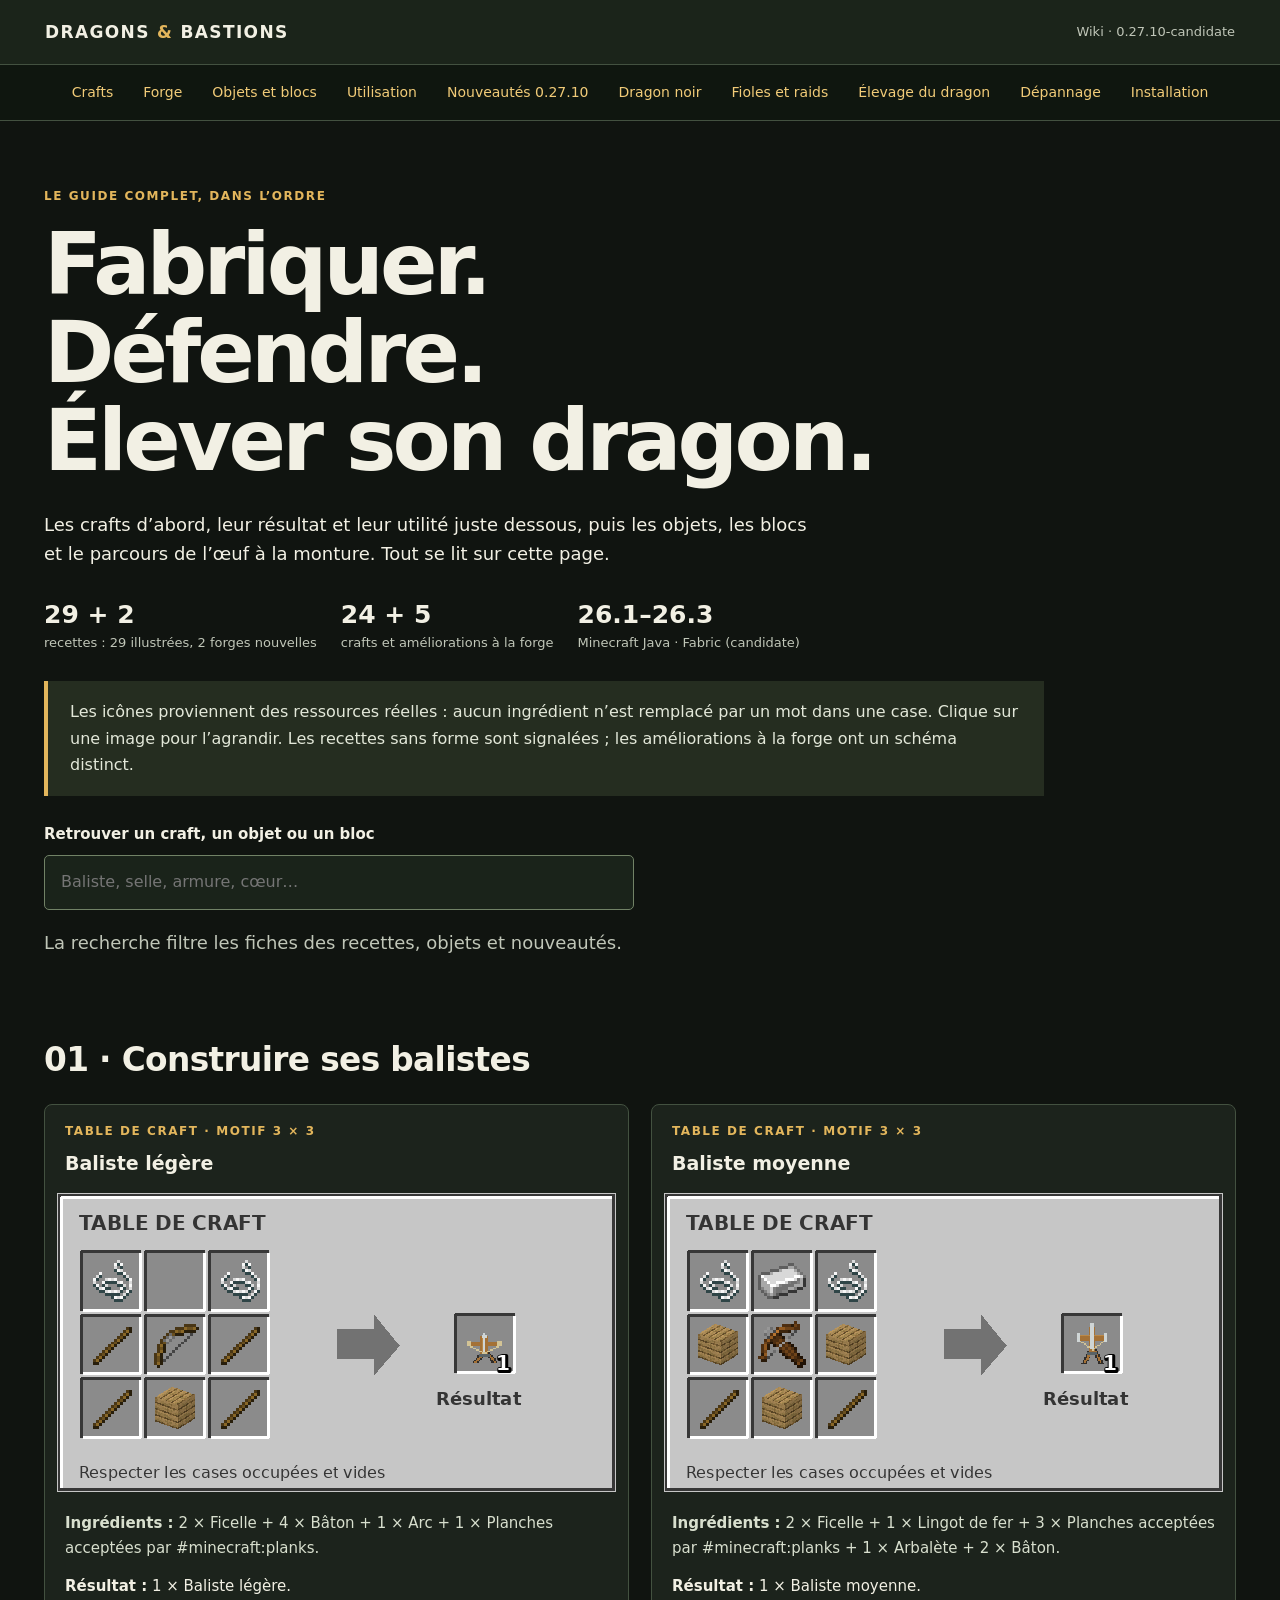
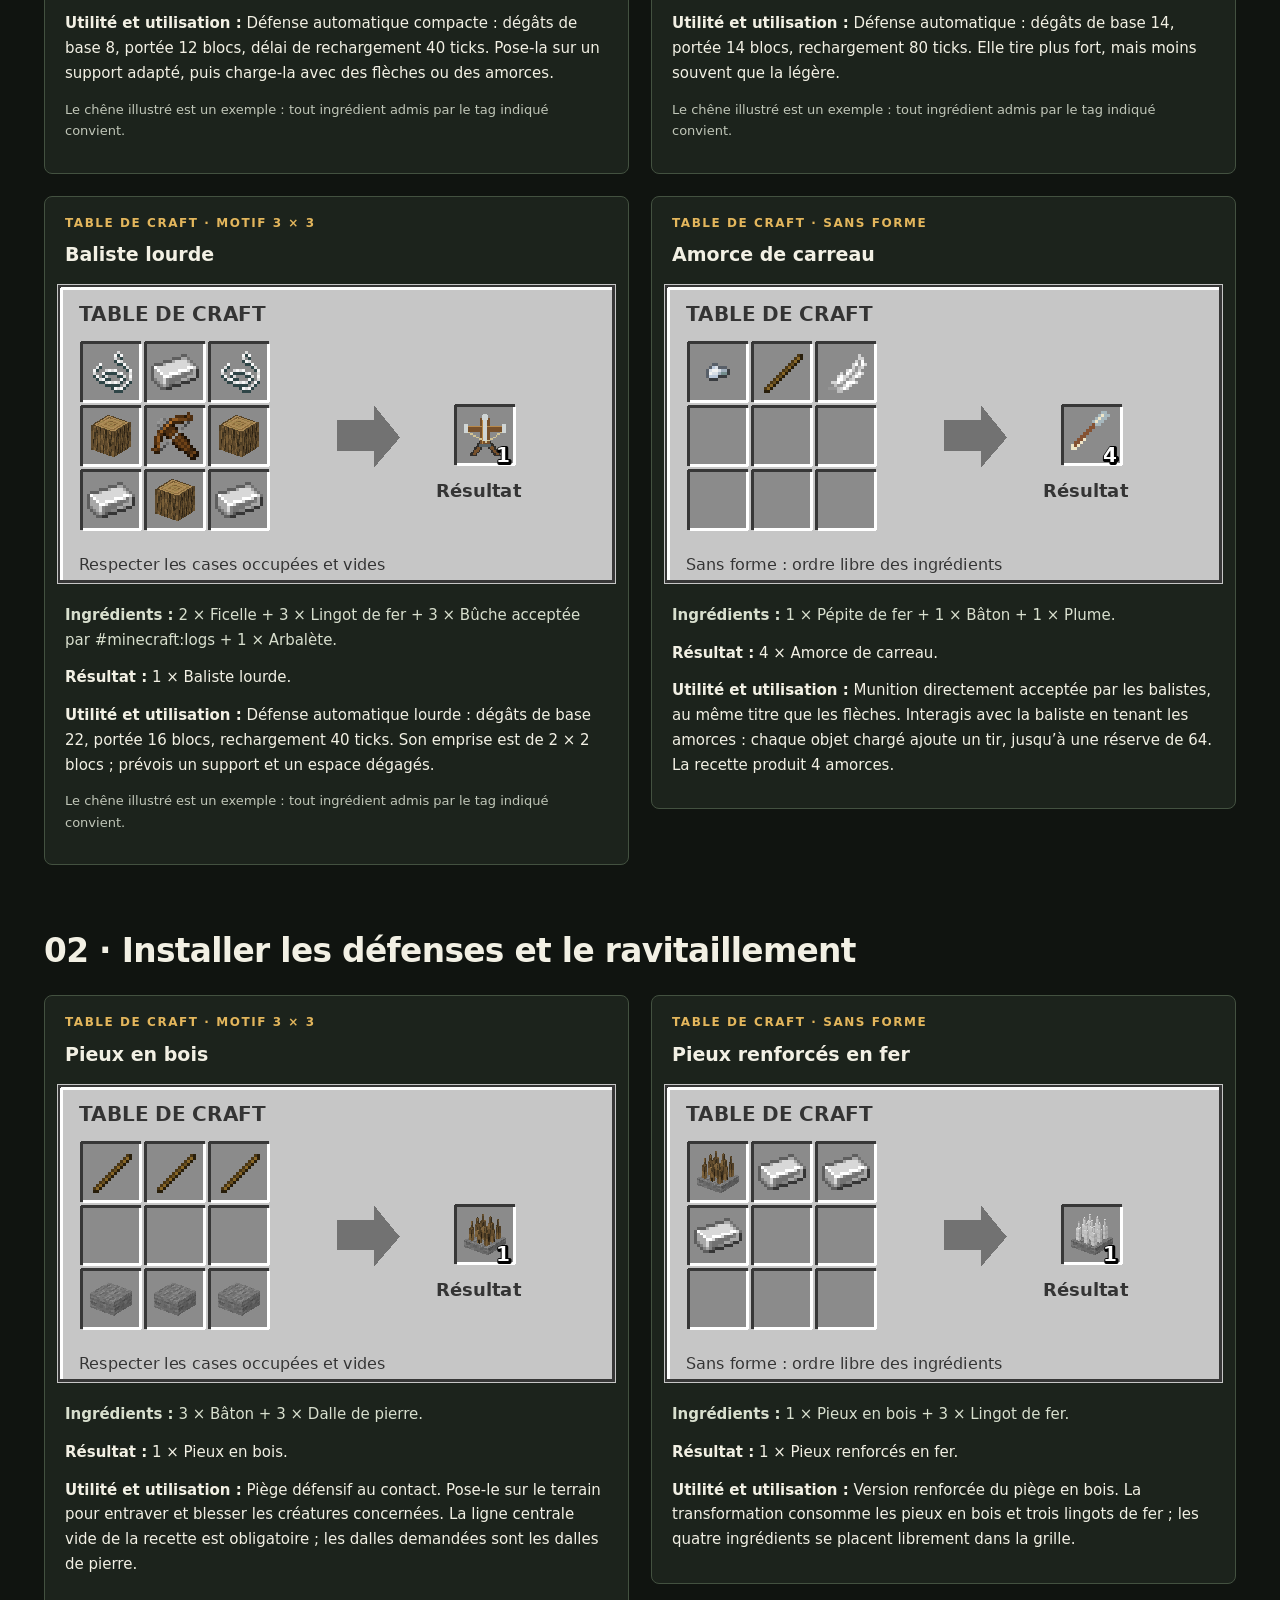
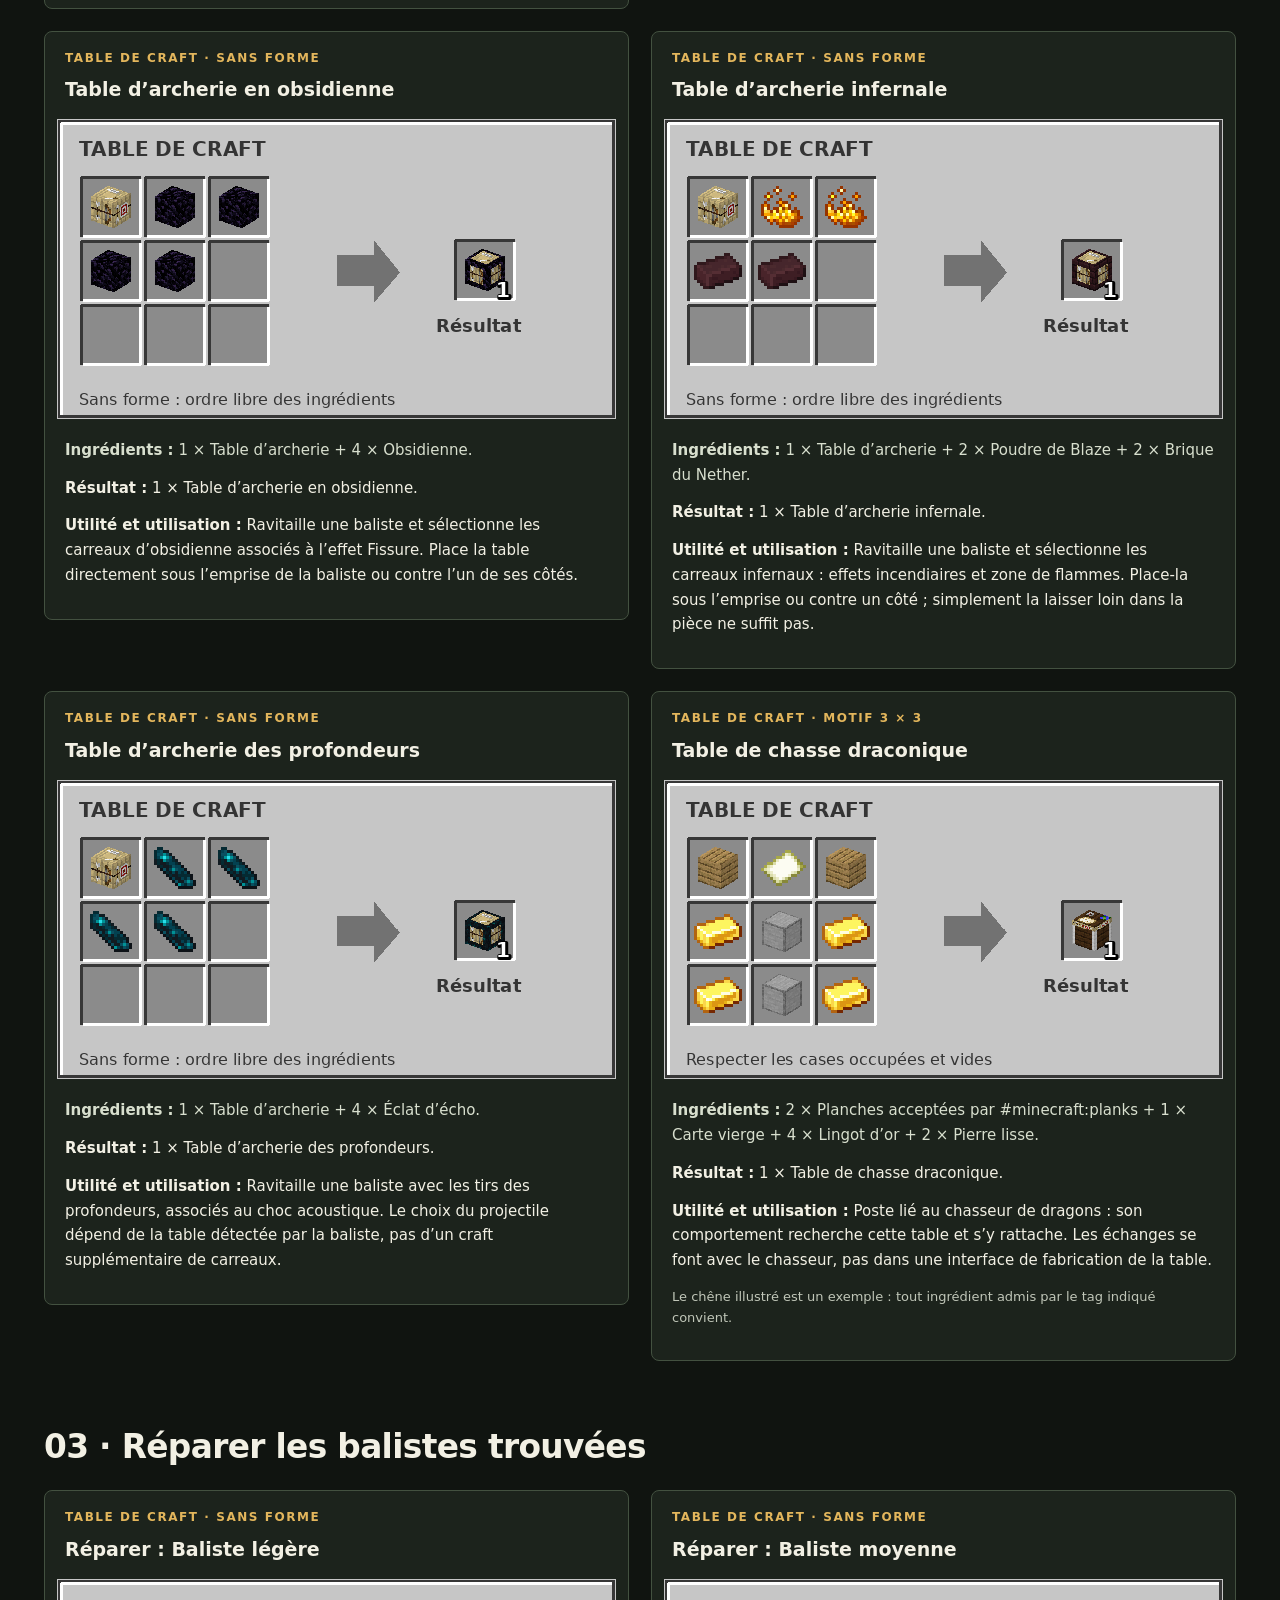
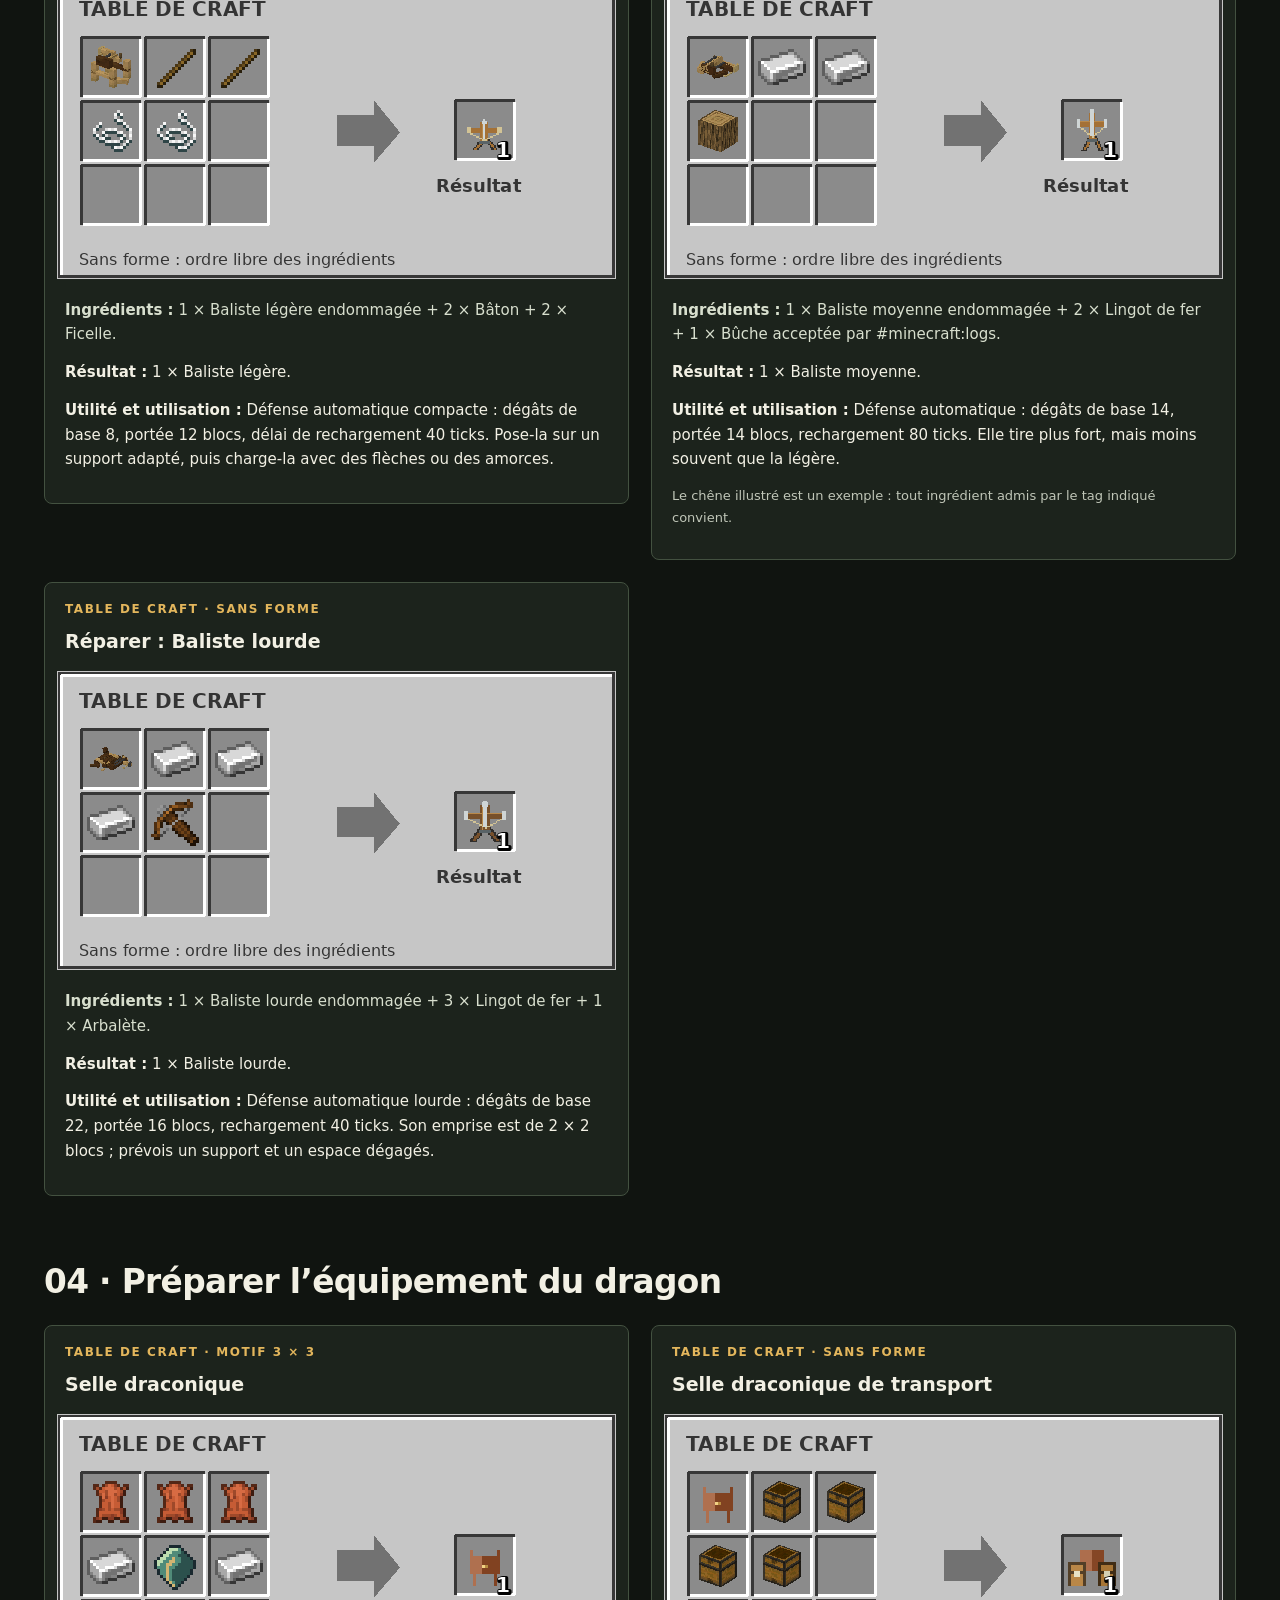
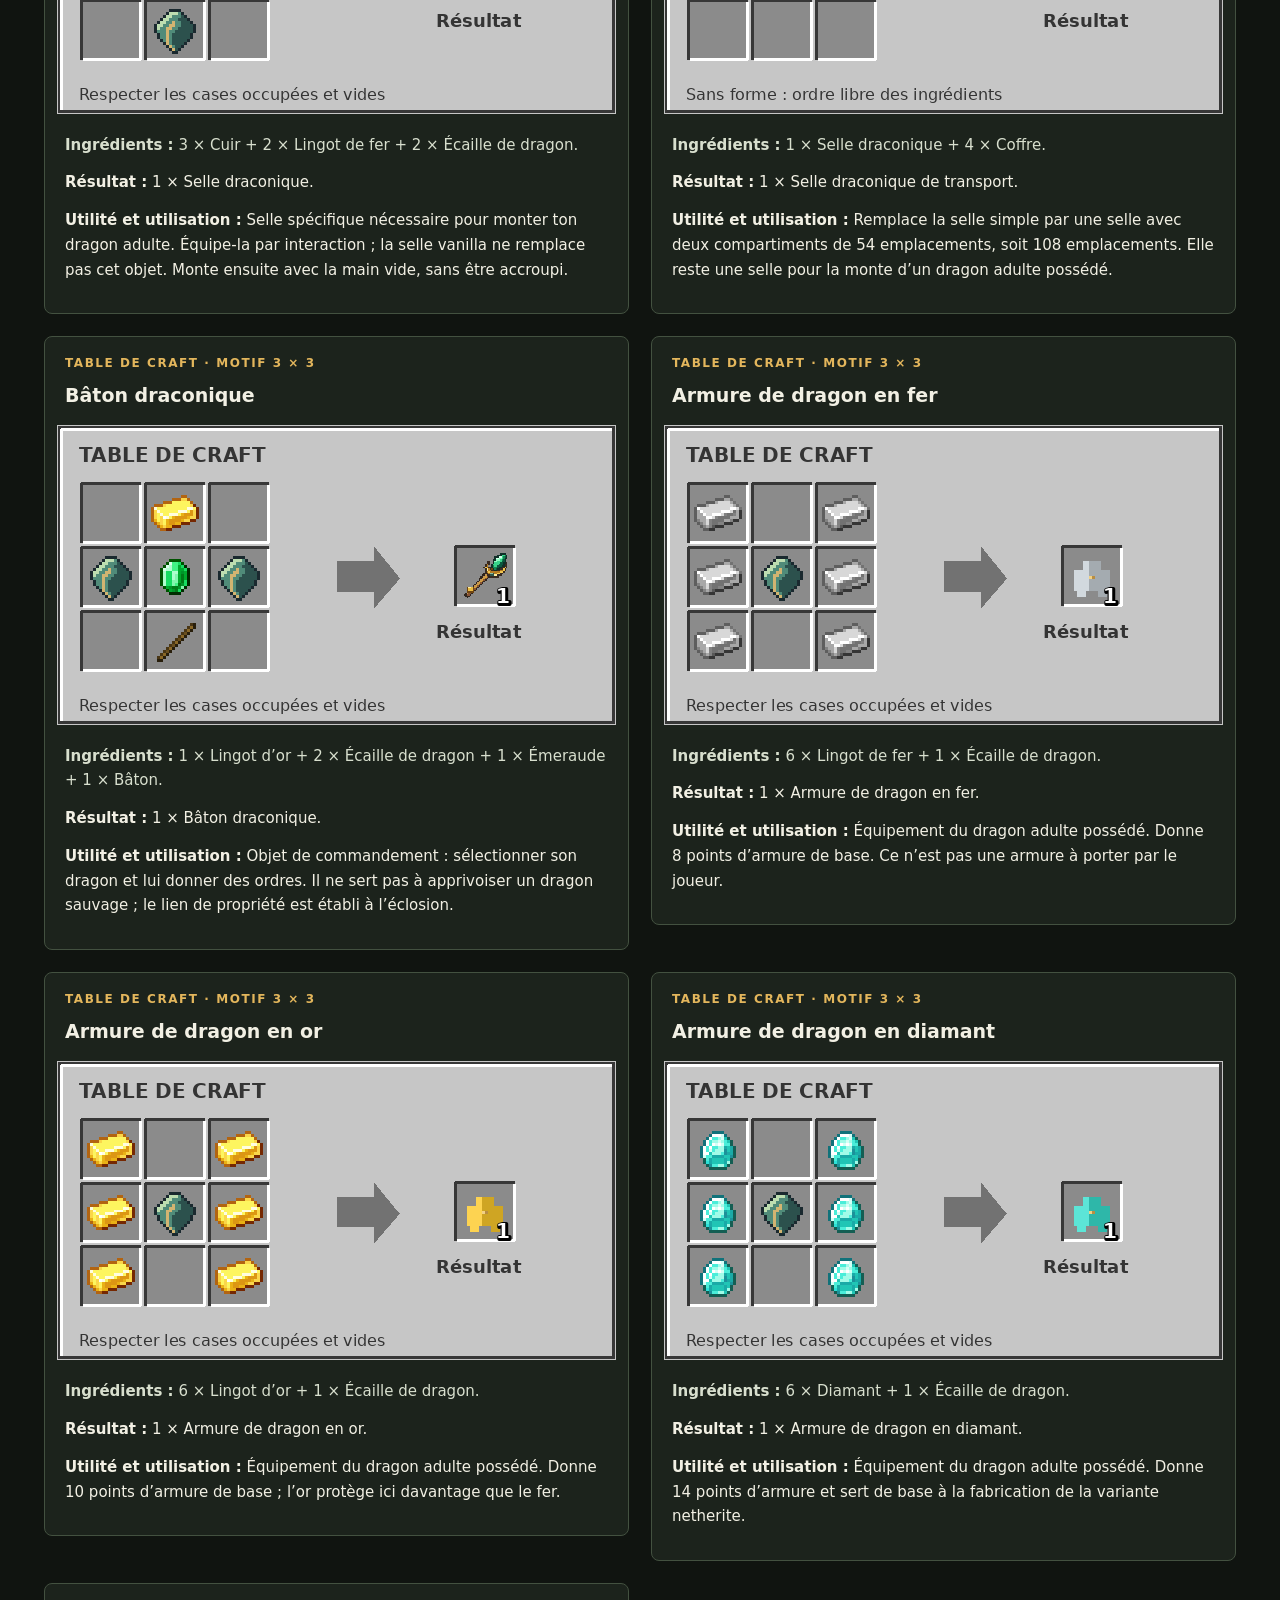
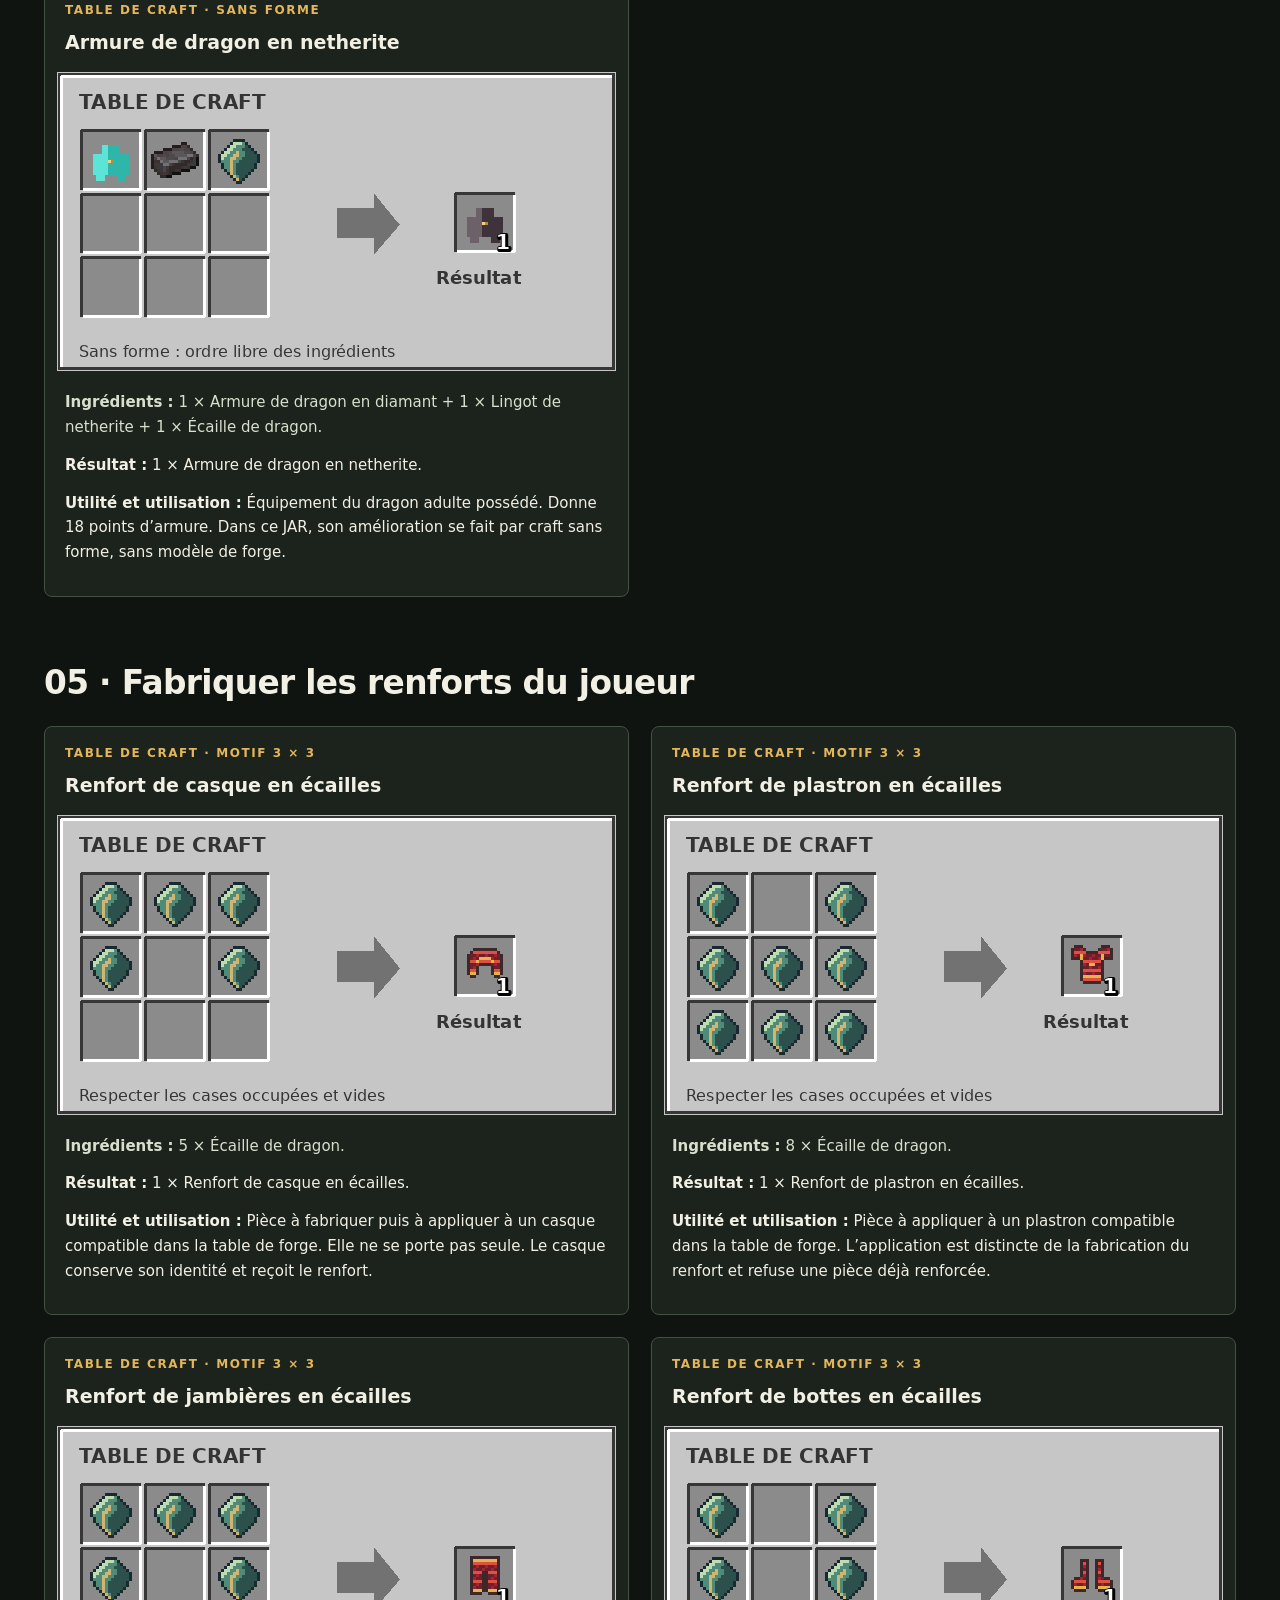
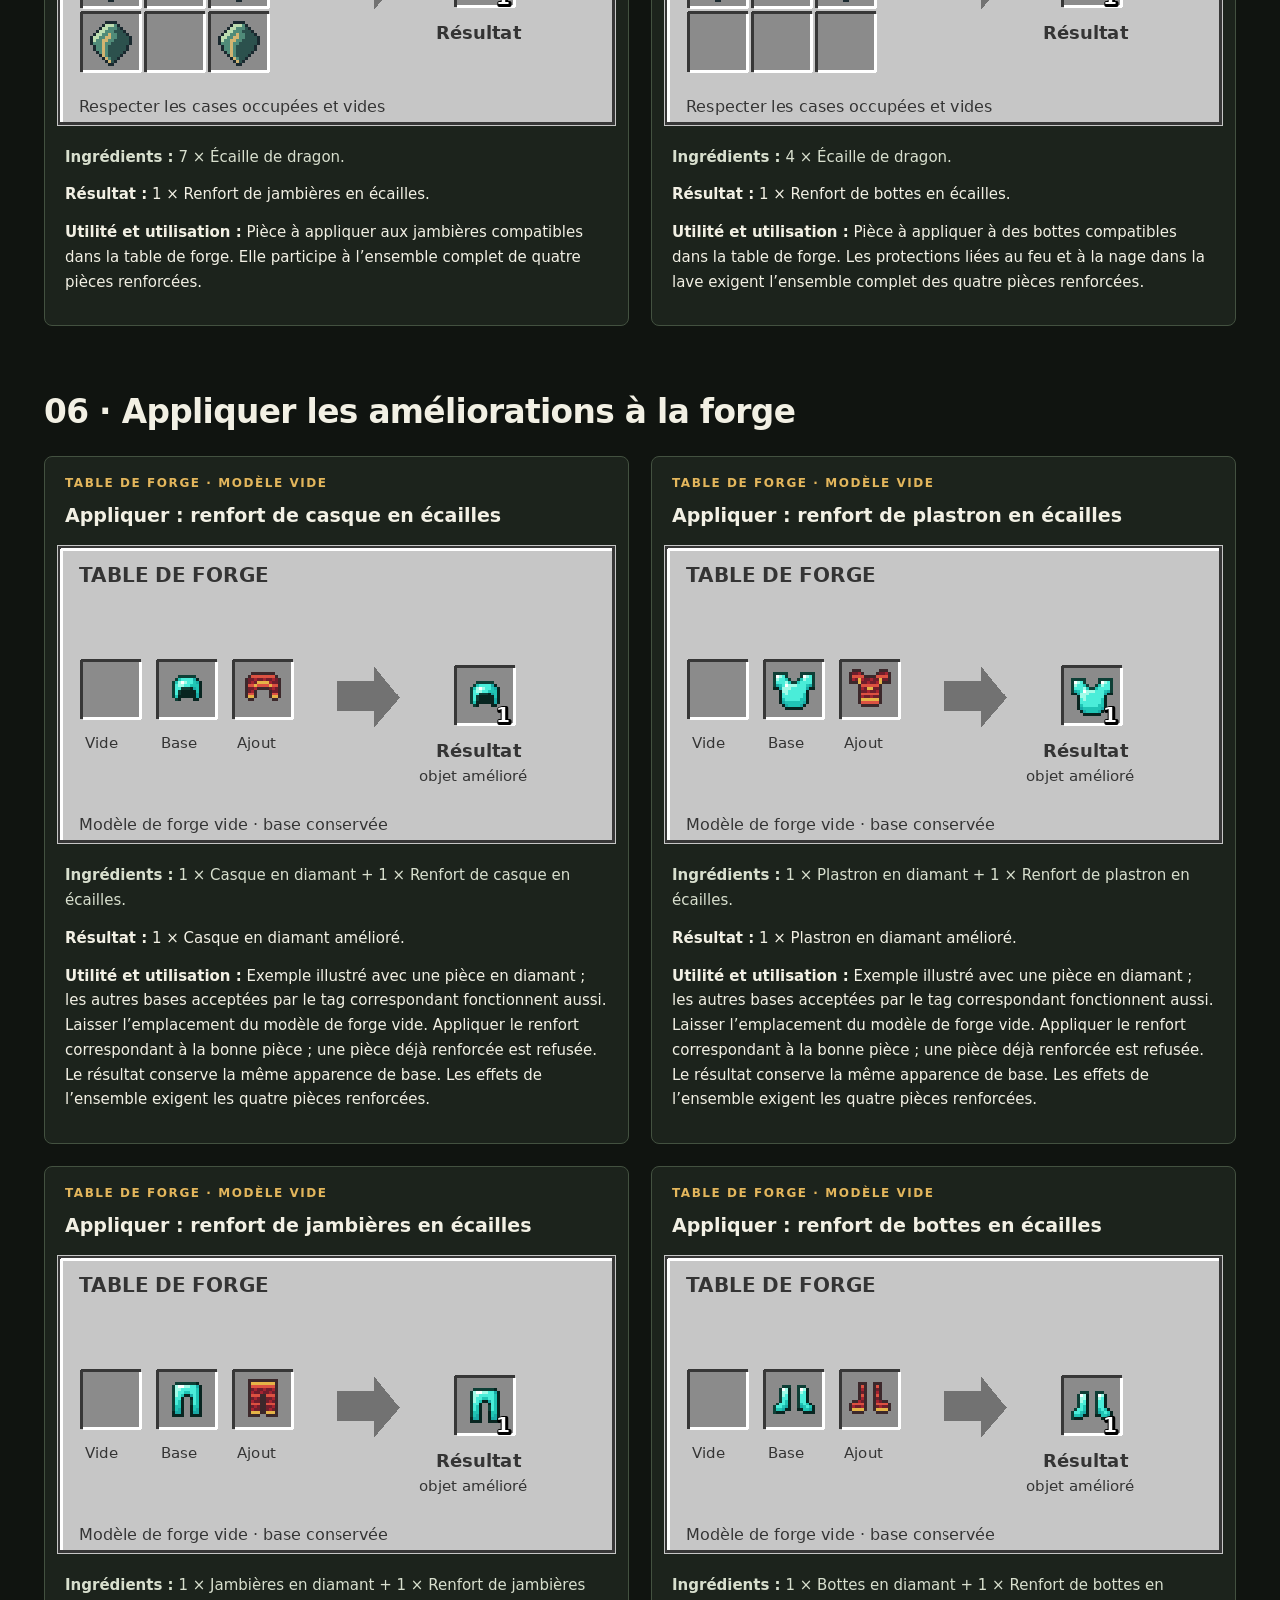
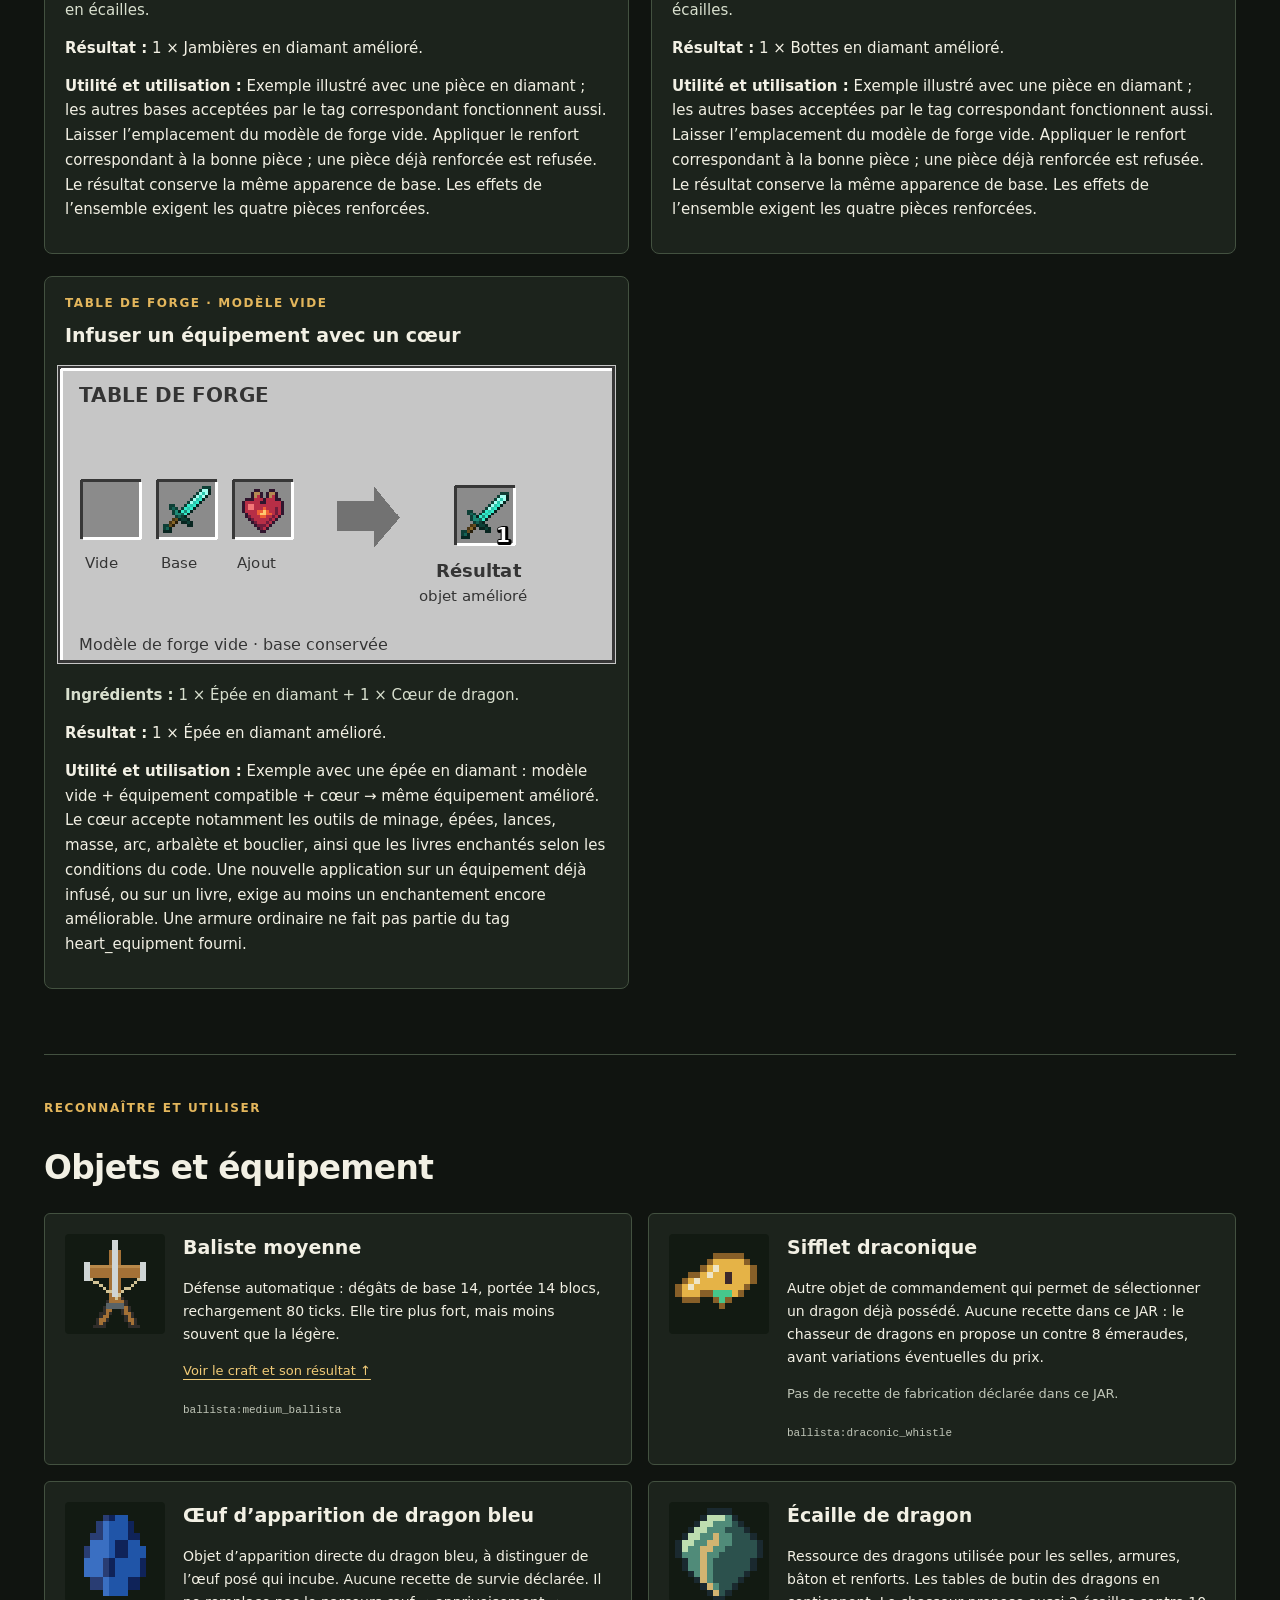
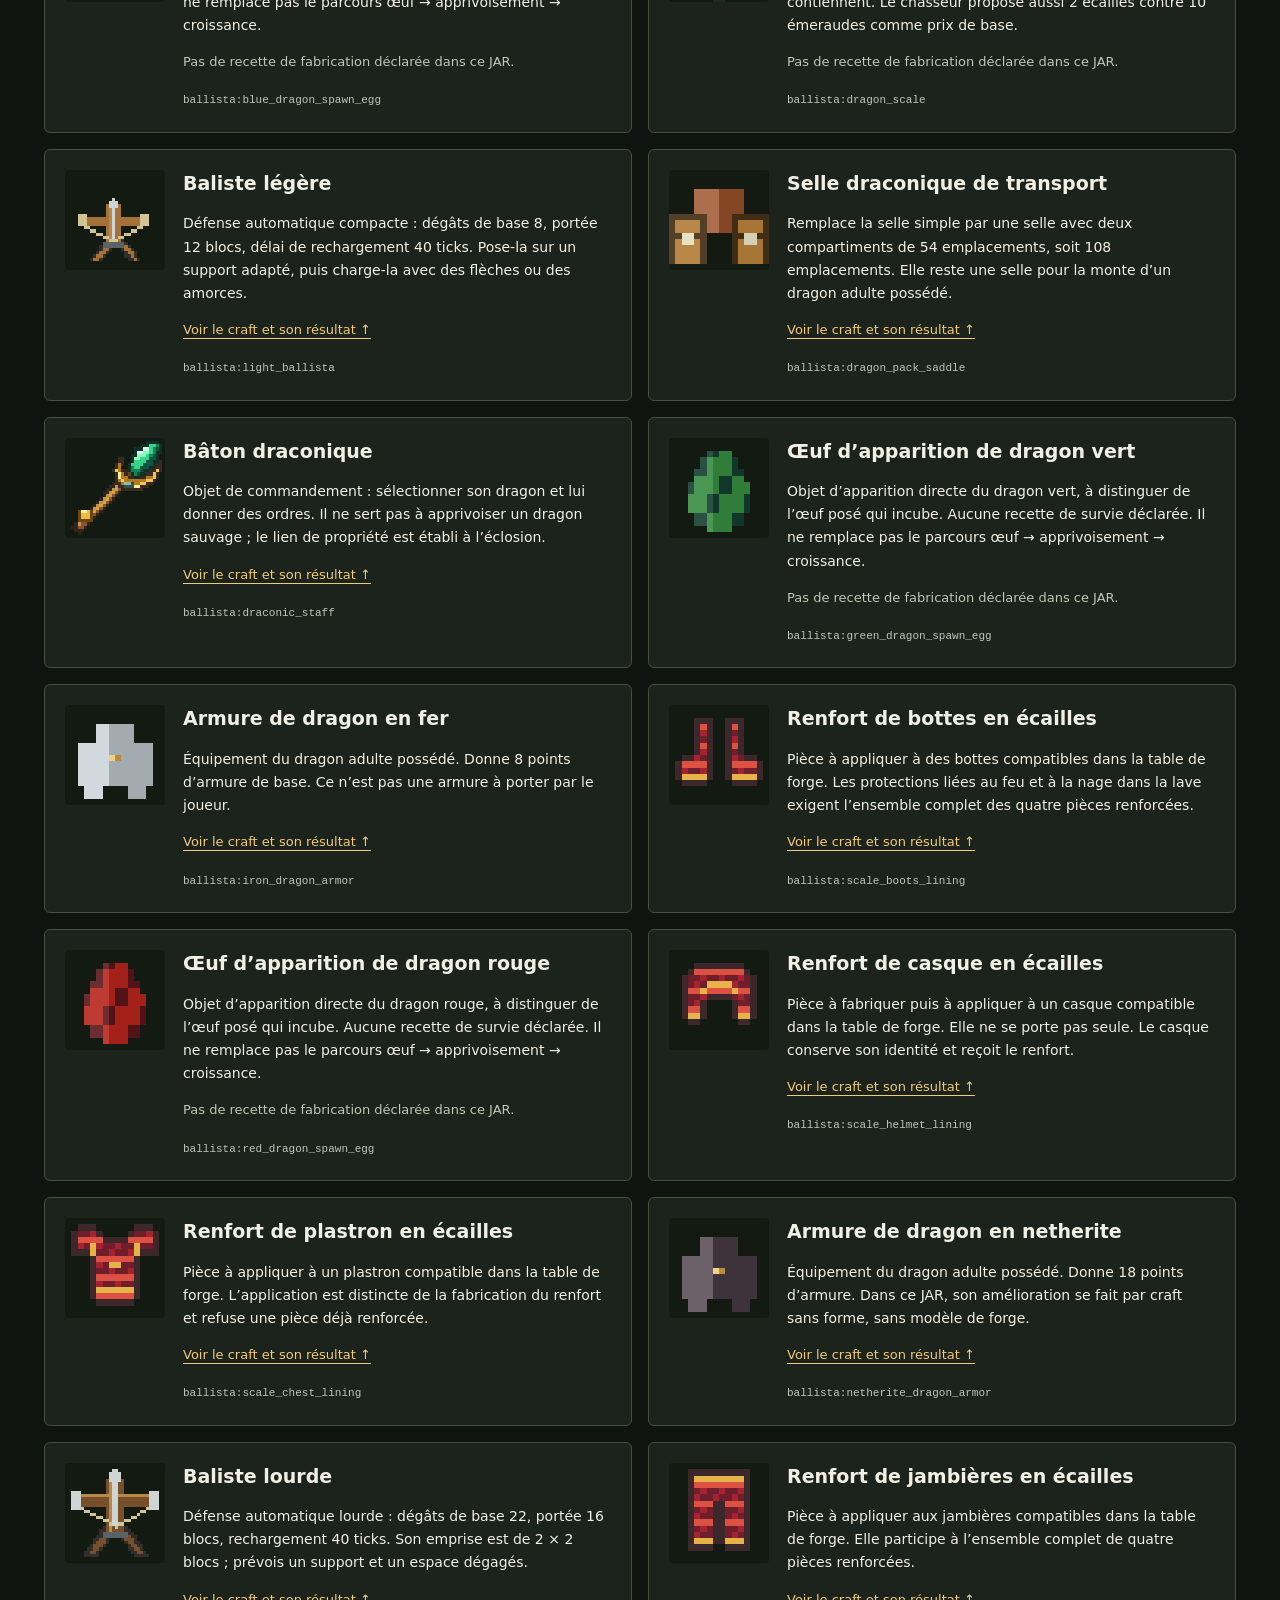
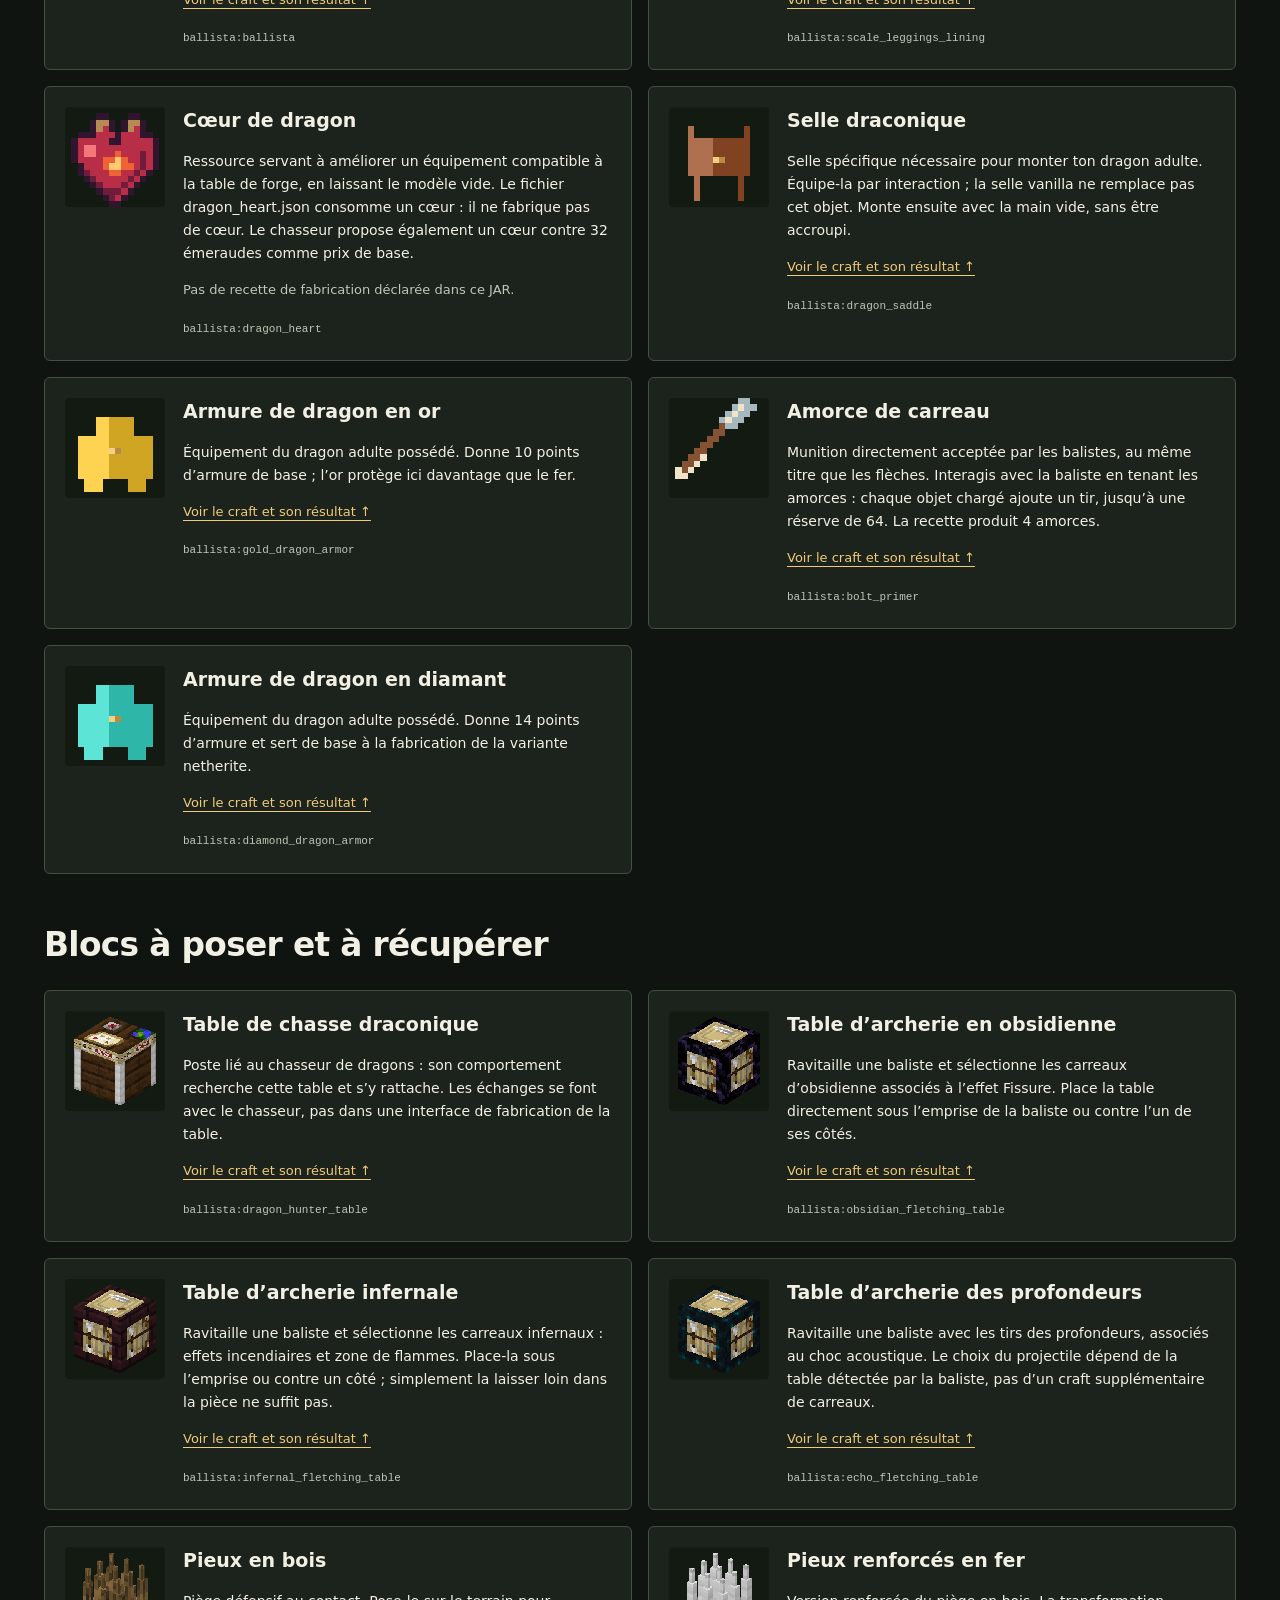
==== commit bf8a2acb: "docs(site): publier immédiatement le guide dragon noir monté et les fioles, aligné sur le générateur" ====
--- a/site/index.html
+++ b/site/index.html
@@ -1,4 +1,4 @@
-<!doctype html><html lang="fr"><head><meta charset="utf-8"><meta name="viewport" content="width=device-width,initial-scale=1"><title>Dragons et bastions — Crafts, objets et élevage des dragons</title><meta name="description" content="Tous les crafts illustrés avec ingrédients et résultat, objets et blocs, puis élevage des dragons : une seule page pour les versions 0.27.10 (nouveautés) et 0.27.1 (recettes illustrées)."><link rel="stylesheet" href="wiki.css"></head><body id="haut"><a class="skip" href="#crafts">Aller au contenu</a><header class="topbar"><a class="brand" href="#haut">DRAGONS <span>&</span> BASTIONS</a><span class="version">Wiki · 0.27.10-candidate</span></header><nav class="toc" aria-label="Sommaire de la page"><a href="#crafts">Crafts</a><a href="#forge-crafts">Forge</a><a href="#catalogue">Objets et blocs</a><a href="#utilisation-balistes">Utilisation</a><a href="#nouveautes">Nouveautés 0.27.10</a><a href="#elevage">Élevage du dragon</a><a href="#depannage">Dépannage</a><a href="#installation">Installation</a></nav><main><section class="intro" id="crafts"><p class="eyebrow">LE GUIDE COMPLET, DANS L’ORDRE</p><h1>Fabriquer.<br>Défendre.<br>Élever son dragon.</h1><p>Les crafts d’abord, leur résultat et leur utilité juste dessous, puis les objets, les blocs et le parcours de l’œuf à la monture. Tout se lit sur cette page.</p><div class="stats"><span><b>29 + 2</b> recettes : 29 illustrées, 2 forges nouvelles</span><span><b>24 + 5</b> crafts et améliorations à la forge</span><span><b>26.1–26.3</b> Minecraft Java · Fabric (candidate)</span></div><aside class="notice">Les icônes proviennent des ressources réelles : aucun ingrédient n’est remplacé par un mot dans une case. Clique sur une image pour l’agrandir. Les recettes sans forme sont signalées ; les améliorations à la forge ont un schéma distinct.</aside><label class="search-label" for="recherche">Retrouver un craft, un objet ou un bloc</label><input type="search" id="recherche" placeholder="Baliste, selle, armure, cœur…"><p class="small" id="recherche-info" aria-live="polite">La recherche filtre les fiches des recettes, objets et nouveautés.</p></section><section class="recipe-group" id="balistes-crafts"><h2>01 · Construire ses balistes</h2><div class="recipe-grid"><article class="recipe searchable" id="craft-light_ballista"><p class="kicker">Table de craft · motif 3 × 3</p><h3>Baliste légère</h3><a href="generated/crafts/light_ballista.png" target="_blank" rel="noopener" aria-label="Agrandir : Baliste légère"><img src="generated/crafts/light_ballista.png" alt="Baliste légère. Cases : Ficelle / Case vide / Ficelle / Bâton / Arc / Bâton / Bâton / Planches acceptées par #minecraft:planks / Bâton. Résultat : 1 × Baliste légère." width="560" height="300" loading="lazy"></a><div class="recipe-text"><p class="materials"><b>Ingrédients :</b> 2 × Ficelle + 4 × Bâton + 1 × Arc + 1 × Planches acceptées par #minecraft:planks.</p><p><b>Résultat :</b> 1 × Baliste légère.</p><p><b>Utilité et utilisation :</b> Défense automatique compacte : dégâts de base 8, portée 12 blocs, délai de rechargement 40 ticks. Pose-la sur un support adapté, puis charge-la avec des flèches ou des amorces.</p><p class="small">Le chêne illustré est un exemple : tout ingrédient admis par le tag indiqué convient.</p></div></article><article class="recipe searchable" id="craft-medium_ballista"><p class="kicker">Table de craft · motif 3 × 3</p><h3>Baliste moyenne</h3><a href="generated/crafts/medium_ballista.png" target="_blank" rel="noopener" aria-label="Agrandir : Baliste moyenne"><img src="generated/crafts/medium_ballista.png" alt="Baliste moyenne. Cases : Ficelle / Lingot de fer / Ficelle / Planches acceptées par #minecraft:planks / Arbalète / Planches acceptées par #minecraft:planks / Bâton / Planches acceptées par #minecraft:planks / Bâton. Résultat : 1 × Baliste moyenne." width="560" height="300" loading="lazy"></a><div class="recipe-text"><p class="materials"><b>Ingrédients :</b> 2 × Ficelle + 1 × Lingot de fer + 3 × Planches acceptées par #minecraft:planks + 1 × Arbalète + 2 × Bâton.</p><p><b>Résultat :</b> 1 × Baliste moyenne.</p><p><b>Utilité et utilisation :</b> Défense automatique : dégâts de base 14, portée 14 blocs, rechargement 80 ticks. Elle tire plus fort, mais moins souvent que la légère.</p><p class="small">Le chêne illustré est un exemple : tout ingrédient admis par le tag indiqué convient.</p></div></article><article class="recipe searchable" id="craft-ballista"><p class="kicker">Table de craft · motif 3 × 3</p><h3>Baliste lourde</h3><a href="generated/crafts/ballista.png" target="_blank" rel="noopener" aria-label="Agrandir : Baliste lourde"><img src="generated/crafts/ballista.png" alt="Baliste lourde. Cases : Ficelle / Lingot de fer / Ficelle / Bûche acceptée par #minecraft:logs / Arbalète / Bûche acceptée par #minecraft:logs / Lingot de fer / Bûche acceptée par #minecraft:logs / Lingot de fer. Résultat : 1 × Baliste lourde." width="560" height="300" loading="lazy"></a><div class="recipe-text"><p class="materials"><b>Ingrédients :</b> 2 × Ficelle + 3 × Lingot de fer + 3 × Bûche acceptée par #minecraft:logs + 1 × Arbalète.</p><p><b>Résultat :</b> 1 × Baliste lourde.</p><p><b>Utilité et utilisation :</b> Défense automatique lourde : dégâts de base 22, portée 16 blocs, rechargement 40 ticks. Son emprise est de 2 × 2 blocs ; prévois un support et un espace dégagés.</p><p class="small">Le chêne illustré est un exemple : tout ingrédient admis par le tag indiqué convient.</p></div></article><article class="recipe searchable" id="craft-bolt_primer"><p class="kicker">Table de craft · sans forme</p><h3>Amorce de carreau</h3><a href="generated/crafts/bolt_primer.png" target="_blank" rel="noopener" aria-label="Agrandir : Amorce de carreau"><img src="generated/crafts/bolt_primer.png" alt="Amorce de carreau. Cases : Pépite de fer / Bâton / Plume / Case vide / Case vide / Case vide / Case vide / Case vide / Case vide. Résultat : 4 × Amorce de carreau." width="560" height="300" loading="lazy"></a><div class="recipe-text"><p class="materials"><b>Ingrédients :</b> 1 × Pépite de fer + 1 × Bâton + 1 × Plume.</p><p><b>Résultat :</b> 4 × Amorce de carreau.</p><p><b>Utilité et utilisation :</b> Munition directement acceptée par les balistes, au même titre que les flèches. Interagis avec la baliste en tenant les amorces : chaque objet chargé ajoute un tir, jusqu’à une réserve de 64. La recette produit 4 amorces.</p></div></article></div></section><section class="recipe-group" id="defenses-crafts"><h2>02 · Installer les défenses et le ravitaillement</h2><div class="recipe-grid"><article class="recipe searchable" id="craft-wooden_spikes"><p class="kicker">Table de craft · motif 3 × 3</p><h3>Pieux en bois</h3><a href="generated/crafts/wooden_spikes.png" target="_blank" rel="noopener" aria-label="Agrandir : Pieux en bois"><img src="generated/crafts/wooden_spikes.png" alt="Pieux en bois. Cases : Bâton / Bâton / Bâton / Case vide / Case vide / Case vide / Dalle de pierre / Dalle de pierre / Dalle de pierre. Résultat : 1 × Pieux en bois." width="560" height="300" loading="lazy"></a><div class="recipe-text"><p class="materials"><b>Ingrédients :</b> 3 × Bâton + 3 × Dalle de pierre.</p><p><b>Résultat :</b> 1 × Pieux en bois.</p><p><b>Utilité et utilisation :</b> Piège défensif au contact. Pose-le sur le terrain pour entraver et blesser les créatures concernées. La ligne centrale vide de la recette est obligatoire ; les dalles demandées sont les dalles de pierre.</p></div></article><article class="recipe searchable" id="craft-iron_spikes"><p class="kicker">Table de craft · sans forme</p><h3>Pieux renforcés en fer</h3><a href="generated/crafts/iron_spikes.png" target="_blank" rel="noopener" aria-label="Agrandir : Pieux renforcés en fer"><img src="generated/crafts/iron_spikes.png" alt="Pieux renforcés en fer. Cases : Pieux en bois / Lingot de fer / Lingot de fer / Lingot de fer / Case vide / Case vide / Case vide / Case vide / Case vide. Résultat : 1 × Pieux renforcés en fer." width="560" height="300" loading="lazy"></a><div class="recipe-text"><p class="materials"><b>Ingrédients :</b> 1 × Pieux en bois + 3 × Lingot de fer.</p><p><b>Résultat :</b> 1 × Pieux renforcés en fer.</p><p><b>Utilité et utilisation :</b> Version renforcée du piège en bois. La transformation consomme les pieux en bois et trois lingots de fer ; les quatre ingrédients se placent librement dans la grille.</p></div></article><article class="recipe searchable" id="craft-obsidian_fletching_table"><p class="kicker">Table de craft · sans forme</p><h3>Table d’archerie en obsidienne</h3><a href="generated/crafts/obsidian_fletching_table.png" target="_blank" rel="noopener" aria-label="Agrandir : Table d’archerie en obsidienne"><img src="generated/crafts/obsidian_fletching_table.png" alt="Table d’archerie en obsidienne. Cases : Table d’archerie / Obsidienne / Obsidienne / Obsidienne / Obsidienne / Case vide / Case vide / Case vide / Case vide. Résultat : 1 × Table d’archerie en obsidienne." width="560" height="300" loading="lazy"></a><div class="recipe-text"><p class="materials"><b>Ingrédients :</b> 1 × Table d’archerie + 4 × Obsidienne.</p><p><b>Résultat :</b> 1 × Table d’archerie en obsidienne.</p><p><b>Utilité et utilisation :</b> Ravitaille une baliste et sélectionne les carreaux d’obsidienne associés à l’effet Fissure. Place la table directement sous l’emprise de la baliste ou contre l’un de ses côtés.</p></div></article><article class="recipe searchable" id="craft-infernal_fletching_table"><p class="kicker">Table de craft · sans forme</p><h3>Table d’archerie infernale</h3><a href="generated/crafts/infernal_fletching_table.png" target="_blank" rel="noopener" aria-label="Agrandir : Table d’archerie infernale"><img src="generated/crafts/infernal_fletching_table.png" alt="Table d’archerie infernale. Cases : Table d’archerie / Poudre de Blaze / Poudre de Blaze / Brique du Nether / Brique du Nether / Case vide / Case vide / Case vide / Case vide. Résultat : 1 × Table d’archerie infernale." width="560" height="300" loading="lazy"></a><div class="recipe-text"><p class="materials"><b>Ingrédients :</b> 1 × Table d’archerie + 2 × Poudre de Blaze + 2 × Brique du Nether.</p><p><b>Résultat :</b> 1 × Table d’archerie infernale.</p><p><b>Utilité et utilisation :</b> Ravitaille une baliste et sélectionne les carreaux infernaux : effets incendiaires et zone de flammes. Place-la sous l’emprise ou contre un côté ; simplement la laisser loin dans la pièce ne suffit pas.</p></div></article><article class="recipe searchable" id="craft-echo_fletching_table"><p class="kicker">Table de craft · sans forme</p><h3>Table d’archerie des profondeurs</h3><a href="generated/crafts/echo_fletching_table.png" target="_blank" rel="noopener" aria-label="Agrandir : Table d’archerie des profondeurs"><img src="generated/crafts/echo_fletching_table.png" alt="Table d’archerie des profondeurs. Cases : Table d’archerie / Éclat d’écho / Éclat d’écho / Éclat d’écho / Éclat d’écho / Case vide / Case vide / Case vide / Case vide. Résultat : 1 × Table d’archerie des profondeurs." width="560" height="300" loading="lazy"></a><div class="recipe-text"><p class="materials"><b>Ingrédients :</b> 1 × Table d’archerie + 4 × Éclat d’écho.</p><p><b>Résultat :</b> 1 × Table d’archerie des profondeurs.</p><p><b>Utilité et utilisation :</b> Ravitaille une baliste avec les tirs des profondeurs, associés au choc acoustique. Le choix du projectile dépend de la table détectée par la baliste, pas d’un craft supplémentaire de carreaux.</p></div></article><article class="recipe searchable" id="craft-dragon_hunter_table"><p class="kicker">Table de craft · motif 3 × 3</p><h3>Table de chasse draconique</h3><a href="generated/crafts/dragon_hunter_table.png" target="_blank" rel="noopener" aria-label="Agrandir : Table de chasse draconique"><img src="generated/crafts/dragon_hunter_table.png" alt="Table de chasse draconique. Cases : Planches acceptées par #minecraft:planks / Carte vierge / Planches acceptées par #minecraft:planks / Lingot d’or / Pierre lisse / Lingot d’or / Lingot d’or / Pierre lisse / Lingot d’or. Résultat : 1 × Table de chasse draconique." width="560" height="300" loading="lazy"></a><div class="recipe-text"><p class="materials"><b>Ingrédients :</b> 2 × Planches acceptées par #minecraft:planks + 1 × Carte vierge + 4 × Lingot d’or + 2 × Pierre lisse.</p><p><b>Résultat :</b> 1 × Table de chasse draconique.</p><p><b>Utilité et utilisation :</b> Poste lié au chasseur de dragons : son comportement recherche cette table et s’y rattache. Les échanges se font avec le chasseur, pas dans une interface de fabrication de la table.</p><p class="small">Le chêne illustré est un exemple : tout ingrédient admis par le tag indiqué convient.</p></div></article></div></section><section class="recipe-group" id="reparations-crafts"><h2>03 · Réparer les balistes trouvées</h2><div class="recipe-grid"><article class="recipe searchable" id="craft-repair_light_ballista"><p class="kicker">Table de craft · sans forme</p><h3>Réparer : Baliste légère</h3><a href="generated/crafts/repair_light_ballista.png" target="_blank" rel="noopener" aria-label="Agrandir : Réparer : Baliste légère"><img src="generated/crafts/repair_light_ballista.png" alt="Réparer : Baliste légère. Cases : Baliste légère endommagée / Bâton / Bâton / Ficelle / Ficelle / Case vide / Case vide / Case vide / Case vide. Résultat : 1 × Baliste légère." width="560" height="300" loading="lazy"></a><div class="recipe-text"><p class="materials"><b>Ingrédients :</b> 1 × Baliste légère endommagée + 2 × Bâton + 2 × Ficelle.</p><p><b>Résultat :</b> 1 × Baliste légère.</p><p><b>Utilité et utilisation :</b> Défense automatique compacte : dégâts de base 8, portée 12 blocs, délai de rechargement 40 ticks. Pose-la sur un support adapté, puis charge-la avec des flèches ou des amorces.</p></div></article><article class="recipe searchable" id="craft-repair_medium_ballista"><p class="kicker">Table de craft · sans forme</p><h3>Réparer : Baliste moyenne</h3><a href="generated/crafts/repair_medium_ballista.png" target="_blank" rel="noopener" aria-label="Agrandir : Réparer : Baliste moyenne"><img src="generated/crafts/repair_medium_ballista.png" alt="Réparer : Baliste moyenne. Cases : Baliste moyenne endommagée / Lingot de fer / Lingot de fer / Bûche acceptée par #minecraft:logs / Case vide / Case vide / Case vide / Case vide / Case vide. Résultat : 1 × Baliste moyenne." width="560" height="300" loading="lazy"></a><div class="recipe-text"><p class="materials"><b>Ingrédients :</b> 1 × Baliste moyenne endommagée + 2 × Lingot de fer + 1 × Bûche acceptée par #minecraft:logs.</p><p><b>Résultat :</b> 1 × Baliste moyenne.</p><p><b>Utilité et utilisation :</b> Défense automatique : dégâts de base 14, portée 14 blocs, rechargement 80 ticks. Elle tire plus fort, mais moins souvent que la légère.</p><p class="small">Le chêne illustré est un exemple : tout ingrédient admis par le tag indiqué convient.</p></div></article><article class="recipe searchable" id="craft-repair_heavy_ballista"><p class="kicker">Table de craft · sans forme</p><h3>Réparer : Baliste lourde</h3><a href="generated/crafts/repair_heavy_ballista.png" target="_blank" rel="noopener" aria-label="Agrandir : Réparer : Baliste lourde"><img src="generated/crafts/repair_heavy_ballista.png" alt="Réparer : Baliste lourde. Cases : Baliste lourde endommagée / Lingot de fer / Lingot de fer / Lingot de fer / Arbalète / Case vide / Case vide / Case vide / Case vide. Résultat : 1 × Baliste lourde." width="560" height="300" loading="lazy"></a><div class="recipe-text"><p class="materials"><b>Ingrédients :</b> 1 × Baliste lourde endommagée + 3 × Lingot de fer + 1 × Arbalète.</p><p><b>Résultat :</b> 1 × Baliste lourde.</p><p><b>Utilité et utilisation :</b> Défense automatique lourde : dégâts de base 22, portée 16 blocs, rechargement 40 ticks. Son emprise est de 2 × 2 blocs ; prévois un support et un espace dégagés.</p></div></article></div></section><section class="recipe-group" id="equipements-crafts"><h2>04 · Préparer l’équipement du dragon</h2><div class="recipe-grid"><article class="recipe searchable" id="craft-dragon_saddle"><p class="kicker">Table de craft · motif 3 × 3</p><h3>Selle draconique</h3><a href="generated/crafts/dragon_saddle.png" target="_blank" rel="noopener" aria-label="Agrandir : Selle draconique"><img src="generated/crafts/dragon_saddle.png" alt="Selle draconique. Cases : Cuir / Cuir / Cuir / Lingot de fer / Écaille de dragon / Lingot de fer / Case vide / Écaille de dragon / Case vide. Résultat : 1 × Selle draconique." width="560" height="300" loading="lazy"></a><div class="recipe-text"><p class="materials"><b>Ingrédients :</b> 3 × Cuir + 2 × Lingot de fer + 2 × Écaille de dragon.</p><p><b>Résultat :</b> 1 × Selle draconique.</p><p><b>Utilité et utilisation :</b> Selle spécifique nécessaire pour monter ton dragon adulte. Équipe-la par interaction ; la selle vanilla ne remplace pas cet objet. Monte ensuite avec la main vide, sans être accroupi.</p></div></article><article class="recipe searchable" id="craft-dragon_pack_saddle"><p class="kicker">Table de craft · sans forme</p><h3>Selle draconique de transport</h3><a href="generated/crafts/dragon_pack_saddle.png" target="_blank" rel="noopener" aria-label="Agrandir : Selle draconique de transport"><img src="generated/crafts/dragon_pack_saddle.png" alt="Selle draconique de transport. Cases : Selle draconique / Coffre / Coffre / Coffre / Coffre / Case vide / Case vide / Case vide / Case vide. Résultat : 1 × Selle draconique de transport." width="560" height="300" loading="lazy"></a><div class="recipe-text"><p class="materials"><b>Ingrédients :</b> 1 × Selle draconique + 4 × Coffre.</p><p><b>Résultat :</b> 1 × Selle draconique de transport.</p><p><b>Utilité et utilisation :</b> Remplace la selle simple par une selle avec deux compartiments de 54 emplacements, soit 108 emplacements. Elle reste une selle pour la monte d’un dragon adulte possédé.</p></div></article><article class="recipe searchable" id="craft-draconic_staff"><p class="kicker">Table de craft · motif 3 × 3</p><h3>Bâton draconique</h3><a href="generated/crafts/draconic_staff.png" target="_blank" rel="noopener" aria-label="Agrandir : Bâton draconique"><img src="generated/crafts/draconic_staff.png" alt="Bâton draconique. Cases : Case vide / Lingot d’or / Case vide / Écaille de dragon / Émeraude / Écaille de dragon / Case vide / Bâton / Case vide. Résultat : 1 × Bâton draconique." width="560" height="300" loading="lazy"></a><div class="recipe-text"><p class="materials"><b>Ingrédients :</b> 1 × Lingot d’or + 2 × Écaille de dragon + 1 × Émeraude + 1 × Bâton.</p><p><b>Résultat :</b> 1 × Bâton draconique.</p><p><b>Utilité et utilisation :</b> Objet de commandement : sélectionner son dragon et lui donner des ordres. Il ne sert pas à apprivoiser un dragon sauvage ; le lien de propriété est établi à l’éclosion.</p></div></article><article class="recipe searchable" id="craft-iron_dragon_armor"><p class="kicker">Table de craft · motif 3 × 3</p><h3>Armure de dragon en fer</h3><a href="generated/crafts/iron_dragon_armor.png" target="_blank" rel="noopener" aria-label="Agrandir : Armure de dragon en fer"><img src="generated/crafts/iron_dragon_armor.png" alt="Armure de dragon en fer. Cases : Lingot de fer / Case vide / Lingot de fer / Lingot de fer / Écaille de dragon / Lingot de fer / Lingot de fer / Case vide / Lingot de fer. Résultat : 1 × Armure de dragon en fer." width="560" height="300" loading="lazy"></a><div class="recipe-text"><p class="materials"><b>Ingrédients :</b> 6 × Lingot de fer + 1 × Écaille de dragon.</p><p><b>Résultat :</b> 1 × Armure de dragon en fer.</p><p><b>Utilité et utilisation :</b> Équipement du dragon adulte possédé. Donne 8 points d’armure de base. Ce n’est pas une armure à porter par le joueur.</p></div></article><article class="recipe searchable" id="craft-gold_dragon_armor"><p class="kicker">Table de craft · motif 3 × 3</p><h3>Armure de dragon en or</h3><a href="generated/crafts/gold_dragon_armor.png" target="_blank" rel="noopener" aria-label="Agrandir : Armure de dragon en or"><img src="generated/crafts/gold_dragon_armor.png" alt="Armure de dragon en or. Cases : Lingot d’or / Case vide / Lingot d’or / Lingot d’or / Écaille de dragon / Lingot d’or / Lingot d’or / Case vide / Lingot d’or. Résultat : 1 × Armure de dragon en or." width="560" height="300" loading="lazy"></a><div class="recipe-text"><p class="materials"><b>Ingrédients :</b> 6 × Lingot d’or + 1 × Écaille de dragon.</p><p><b>Résultat :</b> 1 × Armure de dragon en or.</p><p><b>Utilité et utilisation :</b> Équipement du dragon adulte possédé. Donne 10 points d’armure de base ; l’or protège ici davantage que le fer.</p></div></article><article class="recipe searchable" id="craft-diamond_dragon_armor"><p class="kicker">Table de craft · motif 3 × 3</p><h3>Armure de dragon en diamant</h3><a href="generated/crafts/diamond_dragon_armor.png" target="_blank" rel="noopener" aria-label="Agrandir : Armure de dragon en diamant"><img src="generated/crafts/diamond_dragon_armor.png" alt="Armure de dragon en diamant. Cases : Diamant / Case vide / Diamant / Diamant / Écaille de dragon / Diamant / Diamant / Case vide / Diamant. Résultat : 1 × Armure de dragon en diamant." width="560" height="300" loading="lazy"></a><div class="recipe-text"><p class="materials"><b>Ingrédients :</b> 6 × Diamant + 1 × Écaille de dragon.</p><p><b>Résultat :</b> 1 × Armure de dragon en diamant.</p><p><b>Utilité et utilisation :</b> Équipement du dragon adulte possédé. Donne 14 points d’armure et sert de base à la fabrication de la variante netherite.</p></div></article><article class="recipe searchable" id="craft-netherite_dragon_armor"><p class="kicker">Table de craft · sans forme</p><h3>Armure de dragon en netherite</h3><a href="generated/crafts/netherite_dragon_armor.png" target="_blank" rel="noopener" aria-label="Agrandir : Armure de dragon en netherite"><img src="generated/crafts/netherite_dragon_armor.png" alt="Armure de dragon en netherite. Cases : Armure de dragon en diamant / Lingot de netherite / Écaille de dragon / Case vide / Case vide / Case vide / Case vide / Case vide / Case vide. Résultat : 1 × Armure de dragon en netherite." width="560" height="300" loading="lazy"></a><div class="recipe-text"><p class="materials"><b>Ingrédients :</b> 1 × Armure de dragon en diamant + 1 × Lingot de netherite + 1 × Écaille de dragon.</p><p><b>Résultat :</b> 1 × Armure de dragon en netherite.</p><p><b>Utilité et utilisation :</b> Équipement du dragon adulte possédé. Donne 18 points d’armure. Dans ce JAR, son amélioration se fait par craft sans forme, sans modèle de forge.</p></div></article></div></section><section class="recipe-group" id="renforts-crafts"><h2>05 · Fabriquer les renforts du joueur</h2><div class="recipe-grid"><article class="recipe searchable" id="craft-scale_helmet_lining"><p class="kicker">Table de craft · motif 3 × 3</p><h3>Renfort de casque en écailles</h3><a href="generated/crafts/scale_helmet_lining.png" target="_blank" rel="noopener" aria-label="Agrandir : Renfort de casque en écailles"><img src="generated/crafts/scale_helmet_lining.png" alt="Renfort de casque en écailles. Cases : Écaille de dragon / Écaille de dragon / Écaille de dragon / Écaille de dragon / Case vide / Écaille de dragon / Case vide / Case vide / Case vide. Résultat : 1 × Renfort de casque en écailles." width="560" height="300" loading="lazy"></a><div class="recipe-text"><p class="materials"><b>Ingrédients :</b> 5 × Écaille de dragon.</p><p><b>Résultat :</b> 1 × Renfort de casque en écailles.</p><p><b>Utilité et utilisation :</b> Pièce à fabriquer puis à appliquer à un casque compatible dans la table de forge. Elle ne se porte pas seule. Le casque conserve son identité et reçoit le renfort.</p></div></article><article class="recipe searchable" id="craft-scale_chest_lining"><p class="kicker">Table de craft · motif 3 × 3</p><h3>Renfort de plastron en écailles</h3><a href="generated/crafts/scale_chest_lining.png" target="_blank" rel="noopener" aria-label="Agrandir : Renfort de plastron en écailles"><img src="generated/crafts/scale_chest_lining.png" alt="Renfort de plastron en écailles. Cases : Écaille de dragon / Case vide / Écaille de dragon / Écaille de dragon / Écaille de dragon / Écaille de dragon / Écaille de dragon / Écaille de dragon / Écaille de dragon. Résultat : 1 × Renfort de plastron en écailles." width="560" height="300" loading="lazy"></a><div class="recipe-text"><p class="materials"><b>Ingrédients :</b> 8 × Écaille de dragon.</p><p><b>Résultat :</b> 1 × Renfort de plastron en écailles.</p><p><b>Utilité et utilisation :</b> Pièce à appliquer à un plastron compatible dans la table de forge. L’application est distincte de la fabrication du renfort et refuse une pièce déjà renforcée.</p></div></article><article class="recipe searchable" id="craft-scale_leggings_lining"><p class="kicker">Table de craft · motif 3 × 3</p><h3>Renfort de jambières en écailles</h3><a href="generated/crafts/scale_leggings_lining.png" target="_blank" rel="noopener" aria-label="Agrandir : Renfort de jambières en écailles"><img src="generated/crafts/scale_leggings_lining.png" alt="Renfort de jambières en écailles. Cases : Écaille de dragon / Écaille de dragon / Écaille de dragon / Écaille de dragon / Case vide / Écaille de dragon / Écaille de dragon / Case vide / Écaille de dragon. Résultat : 1 × Renfort de jambières en écailles." width="560" height="300" loading="lazy"></a><div class="recipe-text"><p class="materials"><b>Ingrédients :</b> 7 × Écaille de dragon.</p><p><b>Résultat :</b> 1 × Renfort de jambières en écailles.</p><p><b>Utilité et utilisation :</b> Pièce à appliquer aux jambières compatibles dans la table de forge. Elle participe à l’ensemble complet de quatre pièces renforcées.</p></div></article><article class="recipe searchable" id="craft-scale_boots_lining"><p class="kicker">Table de craft · motif 3 × 3</p><h3>Renfort de bottes en écailles</h3><a href="generated/crafts/scale_boots_lining.png" target="_blank" rel="noopener" aria-label="Agrandir : Renfort de bottes en écailles"><img src="generated/crafts/scale_boots_lining.png" alt="Renfort de bottes en écailles. Cases : Écaille de dragon / Case vide / Écaille de dragon / Écaille de dragon / Case vide / Écaille de dragon / Case vide / Case vide / Case vide. Résultat : 1 × Renfort de bottes en écailles." width="560" height="300" loading="lazy"></a><div class="recipe-text"><p class="materials"><b>Ingrédients :</b> 4 × Écaille de dragon.</p><p><b>Résultat :</b> 1 × Renfort de bottes en écailles.</p><p><b>Utilité et utilisation :</b> Pièce à appliquer à des bottes compatibles dans la table de forge. Les protections liées au feu et à la nage dans la lave exigent l’ensemble complet des quatre pièces renforcées.</p></div></article></div></section><section class="recipe-group" id="forge-crafts"><h2>06 · Appliquer les améliorations à la forge</h2><div class="recipe-grid"><article class="recipe searchable" id="craft-apply_scale_helmet_lining"><p class="kicker">Table de forge · modèle vide</p><h3>Appliquer : renfort de casque en écailles</h3><a href="generated/crafts/apply_scale_helmet_lining.png" target="_blank" rel="noopener" aria-label="Agrandir : Appliquer : renfort de casque en écailles"><img src="generated/crafts/apply_scale_helmet_lining.png" alt="Appliquer : renfort de casque en écailles. Modèle vide ; 1 × Casque en diamant + 1 × Renfort de casque en écailles. Résultat : 1 × Casque en diamant amélioré." width="560" height="300" loading="lazy"></a><div class="recipe-text"><p class="materials"><b>Ingrédients :</b> 1 × Casque en diamant + 1 × Renfort de casque en écailles.</p><p><b>Résultat :</b> 1 × Casque en diamant amélioré.</p><p><b>Utilité et utilisation :</b> Exemple illustré avec une pièce en diamant ; les autres bases acceptées par le tag correspondant fonctionnent aussi. Laisser l’emplacement du modèle de forge vide. Appliquer le renfort correspondant à la bonne pièce ; une pièce déjà renforcée est refusée. Le résultat conserve la même apparence de base. Les effets de l’ensemble exigent les quatre pièces renforcées.</p></div></article><article class="recipe searchable" id="craft-apply_scale_chest_lining"><p class="kicker">Table de forge · modèle vide</p><h3>Appliquer : renfort de plastron en écailles</h3><a href="generated/crafts/apply_scale_chest_lining.png" target="_blank" rel="noopener" aria-label="Agrandir : Appliquer : renfort de plastron en écailles"><img src="generated/crafts/apply_scale_chest_lining.png" alt="Appliquer : renfort de plastron en écailles. Modèle vide ; 1 × Plastron en diamant + 1 × Renfort de plastron en écailles. Résultat : 1 × Plastron en diamant amélioré." width="560" height="300" loading="lazy"></a><div class="recipe-text"><p class="materials"><b>Ingrédients :</b> 1 × Plastron en diamant + 1 × Renfort de plastron en écailles.</p><p><b>Résultat :</b> 1 × Plastron en diamant amélioré.</p><p><b>Utilité et utilisation :</b> Exemple illustré avec une pièce en diamant ; les autres bases acceptées par le tag correspondant fonctionnent aussi. Laisser l’emplacement du modèle de forge vide. Appliquer le renfort correspondant à la bonne pièce ; une pièce déjà renforcée est refusée. Le résultat conserve la même apparence de base. Les effets de l’ensemble exigent les quatre pièces renforcées.</p></div></article><article class="recipe searchable" id="craft-apply_scale_leggings_lining"><p class="kicker">Table de forge · modèle vide</p><h3>Appliquer : renfort de jambières en écailles</h3><a href="generated/crafts/apply_scale_leggings_lining.png" target="_blank" rel="noopener" aria-label="Agrandir : Appliquer : renfort de jambières en écailles"><img src="generated/crafts/apply_scale_leggings_lining.png" alt="Appliquer : renfort de jambières en écailles. Modèle vide ; 1 × Jambières en diamant + 1 × Renfort de jambières en écailles. Résultat : 1 × Jambières en diamant amélioré." width="560" height="300" loading="lazy"></a><div class="recipe-text"><p class="materials"><b>Ingrédients :</b> 1 × Jambières en diamant + 1 × Renfort de jambières en écailles.</p><p><b>Résultat :</b> 1 × Jambières en diamant amélioré.</p><p><b>Utilité et utilisation :</b> Exemple illustré avec une pièce en diamant ; les autres bases acceptées par le tag correspondant fonctionnent aussi. Laisser l’emplacement du modèle de forge vide. Appliquer le renfort correspondant à la bonne pièce ; une pièce déjà renforcée est refusée. Le résultat conserve la même apparence de base. Les effets de l’ensemble exigent les quatre pièces renforcées.</p></div></article><article class="recipe searchable" id="craft-apply_scale_boots_lining"><p class="kicker">Table de forge · modèle vide</p><h3>Appliquer : renfort de bottes en écailles</h3><a href="generated/crafts/apply_scale_boots_lining.png" target="_blank" rel="noopener" aria-label="Agrandir : Appliquer : renfort de bottes en écailles"><img src="generated/crafts/apply_scale_boots_lining.png" alt="Appliquer : renfort de bottes en écailles. Modèle vide ; 1 × Bottes en diamant + 1 × Renfort de bottes en écailles. Résultat : 1 × Bottes en diamant amélioré." width="560" height="300" loading="lazy"></a><div class="recipe-text"><p class="materials"><b>Ingrédients :</b> 1 × Bottes en diamant + 1 × Renfort de bottes en écailles.</p><p><b>Résultat :</b> 1 × Bottes en diamant amélioré.</p><p><b>Utilité et utilisation :</b> Exemple illustré avec une pièce en diamant ; les autres bases acceptées par le tag correspondant fonctionnent aussi. Laisser l’emplacement du modèle de forge vide. Appliquer le renfort correspondant à la bonne pièce ; une pièce déjà renforcée est refusée. Le résultat conserve la même apparence de base. Les effets de l’ensemble exigent les quatre pièces renforcées.</p></div></article><article class="recipe searchable" id="craft-dragon_heart"><p class="kicker">Table de forge · modèle vide</p><h3>Infuser un équipement avec un cœur</h3><a href="generated/crafts/dragon_heart.png" target="_blank" rel="noopener" aria-label="Agrandir : Infuser un équipement avec un cœur"><img src="generated/crafts/dragon_heart.png" alt="Infuser un équipement avec un cœur. Modèle vide ; 1 × Épée en diamant + 1 × Cœur de dragon. Résultat : 1 × Épée en diamant amélioré." width="560" height="300" loading="lazy"></a><div class="recipe-text"><p class="materials"><b>Ingrédients :</b> 1 × Épée en diamant + 1 × Cœur de dragon.</p><p><b>Résultat :</b> 1 × Épée en diamant amélioré.</p><p><b>Utilité et utilisation :</b> Exemple avec une épée en diamant : modèle vide + équipement compatible + cœur → même équipement amélioré. Le cœur accepte notamment les outils de minage, épées, lances, masse, arc, arbalète et bouclier, ainsi que les livres enchantés selon les conditions du code. Une nouvelle application sur un équipement déjà infusé, ou sur un livre, exige au moins un enchantement encore améliorable. Une armure ordinaire ne fait pas partie du tag heart_equipment fourni.</p></div></article></div></section><section id="catalogue"><p class="eyebrow">RECONNAÎTRE ET UTILISER</p><h2>Objets et équipement</h2><div class="object-grid"><article class="object searchable" id="objet-medium_ballista"><img src="generated/icons/medium_ballista.png" width="160" height="160" loading="lazy" alt="Baliste moyenne : texture ou modèle réel du mod"><div><h3>Baliste moyenne</h3><p>Défense automatique : dégâts de base 14, portée 14 blocs, rechargement 80 ticks. Elle tire plus fort, mais moins souvent que la légère.</p><p class="obtaining"><a href="#craft-medium_ballista">Voir le craft et son résultat ↑</a></p><small><code>ballista:medium_ballista</code></small></div></article><article class="object searchable" id="objet-draconic_whistle"><img src="generated/icons/draconic_whistle.png" width="160" height="160" loading="lazy" alt="Sifflet draconique : texture ou modèle réel du mod"><div><h3>Sifflet draconique</h3><p>Autre objet de commandement qui permet de sélectionner un dragon déjà possédé. Aucune recette dans ce JAR : le chasseur de dragons en propose un contre 8 émeraudes, avant variations éventuelles du prix.</p><p class="obtaining">Pas de recette de fabrication déclarée dans ce JAR.</p><small><code>ballista:draconic_whistle</code></small></div></article><article class="object searchable" id="objet-blue_dragon_spawn_egg"><img src="generated/icons/blue_dragon_spawn_egg.png" width="160" height="160" loading="lazy" alt="Œuf d’apparition de dragon bleu : texture ou modèle réel du mod"><div><h3>Œuf d’apparition de dragon bleu</h3><p>Objet d’apparition directe du dragon bleu, à distinguer de l’œuf posé qui incube. Aucune recette de survie déclarée. Il ne remplace pas le parcours œuf → apprivoisement → croissance.</p><p class="obtaining">Pas de recette de fabrication déclarée dans ce JAR.</p><small><code>ballista:blue_dragon_spawn_egg</code></small></div></article><article class="object searchable" id="objet-dragon_scale"><img src="generated/icons/dragon_scale.png" width="160" height="160" loading="lazy" alt="Écaille de dragon : texture ou modèle réel du mod"><div><h3>Écaille de dragon</h3><p>Ressource des dragons utilisée pour les selles, armures, bâton et renforts. Les tables de butin des dragons en contiennent. Le chasseur propose aussi 2 écailles contre 10 émeraudes comme prix de base.</p><p class="obtaining">Pas de recette de fabrication déclarée dans ce JAR.</p><small><code>ballista:dragon_scale</code></small></div></article><article class="object searchable" id="objet-light_ballista"><img src="generated/icons/light_ballista.png" width="160" height="160" loading="lazy" alt="Baliste légère : texture ou modèle réel du mod"><div><h3>Baliste légère</h3><p>Défense automatique compacte : dégâts de base 8, portée 12 blocs, délai de rechargement 40 ticks. Pose-la sur un support adapté, puis charge-la avec des flèches ou des amorces.</p><p class="obtaining"><a href="#craft-light_ballista">Voir le craft et son résultat ↑</a></p><small><code>ballista:light_ballista</code></small></div></article><article class="object searchable" id="objet-dragon_pack_saddle"><img src="generated/icons/dragon_pack_saddle.png" width="160" height="160" loading="lazy" alt="Selle draconique de transport : texture ou modèle réel du mod"><div><h3>Selle draconique de transport</h3><p>Remplace la selle simple par une selle avec deux compartiments de 54 emplacements, soit 108 emplacements. Elle reste une selle pour la monte d’un dragon adulte possédé.</p><p class="obtaining"><a href="#craft-dragon_pack_saddle">Voir le craft et son résultat ↑</a></p><small><code>ballista:dragon_pack_saddle</code></small></div></article><article class="object searchable" id="objet-draconic_staff"><img src="generated/icons/draconic_staff.png" width="160" height="160" loading="lazy" alt="Bâton draconique : texture ou modèle réel du mod"><div><h3>Bâton draconique</h3><p>Objet de commandement : sélectionner son dragon et lui donner des ordres. Il ne sert pas à apprivoiser un dragon sauvage ; le lien de propriété est établi à l’éclosion.</p><p class="obtaining"><a href="#craft-draconic_staff">Voir le craft et son résultat ↑</a></p><small><code>ballista:draconic_staff</code></small></div></article><article class="object searchable" id="objet-green_dragon_spawn_egg"><img src="generated/icons/green_dragon_spawn_egg.png" width="160" height="160" loading="lazy" alt="Œuf d’apparition de dragon vert : texture ou modèle réel du mod"><div><h3>Œuf d’apparition de dragon vert</h3><p>Objet d’apparition directe du dragon vert, à distinguer de l’œuf posé qui incube. Aucune recette de survie déclarée. Il ne remplace pas le parcours œuf → apprivoisement → croissance.</p><p class="obtaining">Pas de recette de fabrication déclarée dans ce JAR.</p><small><code>ballista:green_dragon_spawn_egg</code></small></div></article><article class="object searchable" id="objet-iron_dragon_armor"><img src="generated/icons/iron_dragon_armor.png" width="160" height="160" loading="lazy" alt="Armure de dragon en fer : texture ou modèle réel du mod"><div><h3>Armure de dragon en fer</h3><p>Équipement du dragon adulte possédé. Donne 8 points d’armure de base. Ce n’est pas une armure à porter par le joueur.</p><p class="obtaining"><a href="#craft-iron_dragon_armor">Voir le craft et son résultat ↑</a></p><small><code>ballista:iron_dragon_armor</code></small></div></article><article class="object searchable" id="objet-scale_boots_lining"><img src="generated/icons/scale_boots_lining.png" width="160" height="160" loading="lazy" alt="Renfort de bottes en écailles : texture ou modèle réel du mod"><div><h3>Renfort de bottes en écailles</h3><p>Pièce à appliquer à des bottes compatibles dans la table de forge. Les protections liées au feu et à la nage dans la lave exigent l’ensemble complet des quatre pièces renforcées.</p><p class="obtaining"><a href="#craft-scale_boots_lining">Voir le craft et son résultat ↑</a></p><small><code>ballista:scale_boots_lining</code></small></div></article><article class="object searchable" id="objet-red_dragon_spawn_egg"><img src="generated/icons/red_dragon_spawn_egg.png" width="160" height="160" loading="lazy" alt="Œuf d’apparition de dragon rouge : texture ou modèle réel du mod"><div><h3>Œuf d’apparition de dragon rouge</h3><p>Objet d’apparition directe du dragon rouge, à distinguer de l’œuf posé qui incube. Aucune recette de survie déclarée. Il ne remplace pas le parcours œuf → apprivoisement → croissance.</p><p class="obtaining">Pas de recette de fabrication déclarée dans ce JAR.</p><small><code>ballista:red_dragon_spawn_egg</code></small></div></article><article class="object searchable" id="objet-scale_helmet_lining"><img src="generated/icons/scale_helmet_lining.png" width="160" height="160" loading="lazy" alt="Renfort de casque en écailles : texture ou modèle réel du mod"><div><h3>Renfort de casque en écailles</h3><p>Pièce à fabriquer puis à appliquer à un casque compatible dans la table de forge. Elle ne se porte pas seule. Le casque conserve son identité et reçoit le renfort.</p><p class="obtaining"><a href="#craft-scale_helmet_lining">Voir le craft et son résultat ↑</a></p><small><code>ballista:scale_helmet_lining</code></small></div></article><article class="object searchable" id="objet-scale_chest_lining"><img src="generated/icons/scale_chest_lining.png" width="160" height="160" loading="lazy" alt="Renfort de plastron en écailles : texture ou modèle réel du mod"><div><h3>Renfort de plastron en écailles</h3><p>Pièce à appliquer à un plastron compatible dans la table de forge. L’application est distincte de la fabrication du renfort et refuse une pièce déjà renforcée.</p><p class="obtaining"><a href="#craft-scale_chest_lining">Voir le craft et son résultat ↑</a></p><small><code>ballista:scale_chest_lining</code></small></div></article><article class="object searchable" id="objet-netherite_dragon_armor"><img src="generated/icons/netherite_dragon_armor.png" width="160" height="160" loading="lazy" alt="Armure de dragon en netherite : texture ou modèle réel du mod"><div><h3>Armure de dragon en netherite</h3><p>Équipement du dragon adulte possédé. Donne 18 points d’armure. Dans ce JAR, son amélioration se fait par craft sans forme, sans modèle de forge.</p><p class="obtaining"><a href="#craft-netherite_dragon_armor">Voir le craft et son résultat ↑</a></p><small><code>ballista:netherite_dragon_armor</code></small></div></article><article class="object searchable" id="objet-ballista"><img src="generated/icons/ballista.png" width="160" height="160" loading="lazy" alt="Baliste lourde : texture ou modèle réel du mod"><div><h3>Baliste lourde</h3><p>Défense automatique lourde : dégâts de base 22, portée 16 blocs, rechargement 40 ticks. Son emprise est de 2 × 2 blocs ; prévois un support et un espace dégagés.</p><p class="obtaining"><a href="#craft-ballista">Voir le craft et son résultat ↑</a></p><small><code>ballista:ballista</code></small></div></article><article class="object searchable" id="objet-scale_leggings_lining"><img src="generated/icons/scale_leggings_lining.png" width="160" height="160" loading="lazy" alt="Renfort de jambières en écailles : texture ou modèle réel du mod"><div><h3>Renfort de jambières en écailles</h3><p>Pièce à appliquer aux jambières compatibles dans la table de forge. Elle participe à l’ensemble complet de quatre pièces renforcées.</p><p class="obtaining"><a href="#craft-scale_leggings_lining">Voir le craft et son résultat ↑</a></p><small><code>ballista:scale_leggings_lining</code></small></div></article><article class="object searchable" id="objet-dragon_heart"><img src="generated/icons/dragon_heart.png" width="160" height="160" loading="lazy" alt="Cœur de dragon : texture ou modèle réel du mod"><div><h3>Cœur de dragon</h3><p>Ressource servant à améliorer un équipement compatible à la table de forge, en laissant le modèle vide. Le fichier dragon_heart.json consomme un cœur : il ne fabrique pas de cœur. Le chasseur propose également un cœur contre 32 émeraudes comme prix de base.</p><p class="obtaining">Pas de recette de fabrication déclarée dans ce JAR.</p><small><code>ballista:dragon_heart</code></small></div></article><article class="object searchable" id="objet-dragon_saddle"><img src="generated/icons/dragon_saddle.png" width="160" height="160" loading="lazy" alt="Selle draconique : texture ou modèle réel du mod"><div><h3>Selle draconique</h3><p>Selle spécifique nécessaire pour monter ton dragon adulte. Équipe-la par interaction ; la selle vanilla ne remplace pas cet objet. Monte ensuite avec la main vide, sans être accroupi.</p><p class="obtaining"><a href="#craft-dragon_saddle">Voir le craft et son résultat ↑</a></p><small><code>ballista:dragon_saddle</code></small></div></article><article class="object searchable" id="objet-gold_dragon_armor"><img src="generated/icons/gold_dragon_armor.png" width="160" height="160" loading="lazy" alt="Armure de dragon en or : texture ou modèle réel du mod"><div><h3>Armure de dragon en or</h3><p>Équipement du dragon adulte possédé. Donne 10 points d’armure de base ; l’or protège ici davantage que le fer.</p><p class="obtaining"><a href="#craft-gold_dragon_armor">Voir le craft et son résultat ↑</a></p><small><code>ballista:gold_dragon_armor</code></small></div></article><article class="object searchable" id="objet-bolt_primer"><img src="generated/icons/bolt_primer.png" width="160" height="160" loading="lazy" alt="Amorce de carreau : texture ou modèle réel du mod"><div><h3>Amorce de carreau</h3><p>Munition directement acceptée par les balistes, au même titre que les flèches. Interagis avec la baliste en tenant les amorces : chaque objet chargé ajoute un tir, jusqu’à une réserve de 64. La recette produit 4 amorces.</p><p class="obtaining"><a href="#craft-bolt_primer">Voir le craft et son résultat ↑</a></p><small><code>ballista:bolt_primer</code></small></div></article><article class="object searchable" id="objet-diamond_dragon_armor"><img src="generated/icons/diamond_dragon_armor.png" width="160" height="160" loading="lazy" alt="Armure de dragon en diamant : texture ou modèle réel du mod"><div><h3>Armure de dragon en diamant</h3><p>Équipement du dragon adulte possédé. Donne 14 points d’armure et sert de base à la fabrication de la variante netherite.</p><p class="obtaining"><a href="#craft-diamond_dragon_armor">Voir le craft et son résultat ↑</a></p><small><code>ballista:diamond_dragon_armor</code></small></div></article></div><h2>Blocs à poser et à récupérer</h2><div class="object-grid"><article class="object searchable" id="objet-dragon_hunter_table"><img src="generated/icons/dragon_hunter_table.png" width="160" height="160" loading="lazy" alt="Table de chasse draconique : texture ou modèle réel du mod"><div><h3>Table de chasse draconique</h3><p>Poste lié au chasseur de dragons : son comportement recherche cette table et s’y rattache. Les échanges se font avec le chasseur, pas dans une interface de fabrication de la table.</p><p class="obtaining"><a href="#craft-dragon_hunter_table">Voir le craft et son résultat ↑</a></p><small><code>ballista:dragon_hunter_table</code></small></div></article><article class="object searchable" id="objet-obsidian_fletching_table"><img src="generated/icons/obsidian_fletching_table.png" width="160" height="160" loading="lazy" alt="Table d’archerie en obsidienne : texture ou modèle réel du mod"><div><h3>Table d’archerie en obsidienne</h3><p>Ravitaille une baliste et sélectionne les carreaux d’obsidienne associés à l’effet Fissure. Place la table directement sous l’emprise de la baliste ou contre l’un de ses côtés.</p><p class="obtaining"><a href="#craft-obsidian_fletching_table">Voir le craft et son résultat ↑</a></p><small><code>ballista:obsidian_fletching_table</code></small></div></article><article class="object searchable" id="objet-infernal_fletching_table"><img src="generated/icons/infernal_fletching_table.png" width="160" height="160" loading="lazy" alt="Table d’archerie infernale : texture ou modèle réel du mod"><div><h3>Table d’archerie infernale</h3><p>Ravitaille une baliste et sélectionne les carreaux infernaux : effets incendiaires et zone de flammes. Place-la sous l’emprise ou contre un côté ; simplement la laisser loin dans la pièce ne suffit pas.</p><p class="obtaining"><a href="#craft-infernal_fletching_table">Voir le craft et son résultat ↑</a></p><small><code>ballista:infernal_fletching_table</code></small></div></article><article class="object searchable" id="objet-echo_fletching_table"><img src="generated/icons/echo_fletching_table.png" width="160" height="160" loading="lazy" alt="Table d’archerie des profondeurs : texture ou modèle réel du mod"><div><h3>Table d’archerie des profondeurs</h3><p>Ravitaille une baliste avec les tirs des profondeurs, associés au choc acoustique. Le choix du projectile dépend de la table détectée par la baliste, pas d’un craft supplémentaire de carreaux.</p><p class="obtaining"><a href="#craft-echo_fletching_table">Voir le craft et son résultat ↑</a></p><small><code>ballista:echo_fletching_table</code></small></div></article><article class="object searchable" id="objet-wooden_spikes"><img src="generated/icons/wooden_spikes.png" width="160" height="160" loading="lazy" alt="Pieux en bois : texture ou modèle réel du mod"><div><h3>Pieux en bois</h3><p>Piège défensif au contact. Pose-le sur le terrain pour entraver et blesser les créatures concernées. La ligne centrale vide de la recette est obligatoire ; les dalles demandées sont les dalles de pierre.</p><p class="obtaining"><a href="#craft-wooden_spikes">Voir le craft et son résultat ↑</a></p><small><code>ballista:wooden_spikes</code></small></div></article><article class="object searchable" id="objet-iron_spikes"><img src="generated/icons/iron_spikes.png" width="160" height="160" loading="lazy" alt="Pieux renforcés en fer : texture ou modèle réel du mod"><div><h3>Pieux renforcés en fer</h3><p>Version renforcée du piège en bois. La transformation consomme les pieux en bois et trois lingots de fer ; les quatre ingrédients se placent librement dans la grille.</p><p class="obtaining"><a href="#craft-iron_spikes">Voir le craft et son résultat ↑</a></p><small><code>ballista:iron_spikes</code></small></div></article><article class="object searchable" id="objet-red_dragon_egg"><img src="generated/icons/red_dragon_egg.png" width="160" height="160" loading="lazy" alt="Œuf de dragon rouge : texture ou modèle réel du mod"><div><h3>Œuf de dragon rouge</h3><p>Œuf rouge à récupérer dans le monde, notamment via les antres, puis à poser et incuber. Magma ou lave à 3 blocs au plus ; environ 40 minutes d’incubation. Aucun craft. Reste près de lui pour devenir propriétaire à la naissance.</p><p class="obtaining">Pas de recette de fabrication déclarée dans ce JAR.</p><small><code>ballista:red_dragon_egg</code></small></div></article><article class="object searchable" id="objet-green_dragon_egg"><img src="generated/icons/green_dragon_egg.png" width="160" height="160" loading="lazy" alt="Œuf de dragon vert : texture ou modèle réel du mod"><div><h3>Œuf de dragon vert</h3><p>Œuf vert à récupérer dans le monde, notamment via les antres, puis à poser et incuber. Magma ou lave à 3 blocs au plus ; environ 40 minutes d’incubation. Aucun craft. Reste près de lui pour devenir propriétaire à la naissance.</p><p class="obtaining">Pas de recette de fabrication déclarée dans ce JAR.</p><small><code>ballista:green_dragon_egg</code></small></div></article><article class="object searchable" id="objet-blue_dragon_egg"><img src="generated/icons/blue_dragon_egg.png" width="160" height="160" loading="lazy" alt="Œuf de dragon bleu : texture ou modèle réel du mod"><div><h3>Œuf de dragon bleu</h3><p>Œuf bleu à récupérer dans le monde, notamment via les antres, puis à poser et incuber. Magma ou lave à 3 blocs au plus ; environ 40 minutes d’incubation. Aucun craft. Reste près de lui pour devenir propriétaire à la naissance.</p><p class="obtaining">Pas de recette de fabrication déclarée dans ce JAR.</p><small><code>ballista:blue_dragon_egg</code></small></div></article><article class="object searchable" id="objet-light_ballista_wreck"><img src="generated/icons/light_ballista_wreck.png" width="160" height="160" loading="lazy" alt="Baliste légère endommagée : texture ou modèle réel du mod"><div><h3>Baliste légère endommagée</h3><p>Épave récupérable liée à la génération du monde. Elle ne tire pas telle quelle : sa réparation restitue une baliste légère à poser.</p><p class="obtaining">Pas de recette de fabrication déclarée dans ce JAR.</p><small><code>ballista:light_ballista_wreck</code></small></div></article><article class="object searchable" id="objet-medium_ballista_wreck"><img src="generated/icons/medium_ballista_wreck.png" width="160" height="160" loading="lazy" alt="Baliste moyenne endommagée : texture ou modèle réel du mod"><div><h3>Baliste moyenne endommagée</h3><p>Épave à récupérer puis à réparer avec deux lingots de fer et une bûche acceptée. Le résultat est une baliste moyenne utilisable.</p><p class="obtaining">Pas de recette de fabrication déclarée dans ce JAR.</p><small><code>ballista:medium_ballista_wreck</code></small></div></article><article class="object searchable" id="objet-heavy_ballista_wreck"><img src="generated/icons/heavy_ballista_wreck.png" width="160" height="160" loading="lazy" alt="Baliste lourde endommagée : texture ou modèle réel du mod"><div><h3>Baliste lourde endommagée</h3><p>Épave lourde à réparer avec trois lingots de fer et une arbalète. Le craft restitue l’objet baliste lourde, pas un nouveau bloc décoratif.</p><p class="obtaining">Pas de recette de fabrication déclarée dans ce JAR.</p><small><code>ballista:heavy_ballista_wreck</code></small></div></article></div></section>
+<!doctype html><html lang="fr"><head><meta charset="utf-8"><meta name="viewport" content="width=device-width,initial-scale=1"><title>Dragons et bastions — Crafts, objets et élevage des dragons</title><meta name="description" content="Tous les crafts illustrés avec ingrédients et résultat, objets et blocs, puis élevage des dragons : une seule page pour les versions 0.27.10 (nouveautés) et 0.27.1 (recettes illustrées)."><link rel="stylesheet" href="wiki.css"></head><body id="haut"><a class="skip" href="#crafts">Aller au contenu</a><header class="topbar"><a class="brand" href="#haut">DRAGONS <span>&</span> BASTIONS</a><span class="version">Wiki · 0.27.10-candidate</span></header><nav class="toc" aria-label="Sommaire de la page"><a href="#crafts">Crafts</a><a href="#forge-crafts">Forge</a><a href="#catalogue">Objets et blocs</a><a href="#utilisation-balistes">Utilisation</a><a href="#nouveautes">Nouveautés 0.27.10</a><a href="dragon-noir.html">Dragon noir</a><a href="raids-draconiques.html">Fioles et raids</a><a href="#elevage">Élevage du dragon</a><a href="#depannage">Dépannage</a><a href="#installation">Installation</a></nav><main><section class="intro" id="crafts"><p class="eyebrow">LE GUIDE COMPLET, DANS L’ORDRE</p><h1>Fabriquer.<br>Défendre.<br>Élever son dragon.</h1><p>Les crafts d’abord, leur résultat et leur utilité juste dessous, puis les objets, les blocs et le parcours de l’œuf à la monture. Tout se lit sur cette page.</p><div class="stats"><span><b>29 + 2</b> recettes : 29 illustrées, 2 forges nouvelles</span><span><b>24 + 5</b> crafts et améliorations à la forge</span><span><b>26.1–26.3</b> Minecraft Java · Fabric (candidate)</span></div><aside class="notice">Les icônes proviennent des ressources réelles : aucun ingrédient n’est remplacé par un mot dans une case. Clique sur une image pour l’agrandir. Les recettes sans forme sont signalées ; les améliorations à la forge ont un schéma distinct.</aside><label class="search-label" for="recherche">Retrouver un craft, un objet ou un bloc</label><input type="search" id="recherche" placeholder="Baliste, selle, armure, cœur…"><p class="small" id="recherche-info" aria-live="polite">La recherche filtre les fiches des recettes, objets et nouveautés.</p></section><section class="recipe-group" id="balistes-crafts"><h2>01 · Construire ses balistes</h2><div class="recipe-grid"><article class="recipe searchable" id="craft-light_ballista"><p class="kicker">Table de craft · motif 3 × 3</p><h3>Baliste légère</h3><a href="generated/crafts/light_ballista.png" target="_blank" rel="noopener" aria-label="Agrandir : Baliste légère"><img src="generated/crafts/light_ballista.png" alt="Baliste légère. Cases : Ficelle / Case vide / Ficelle / Bâton / Arc / Bâton / Bâton / Planches acceptées par #minecraft:planks / Bâton. Résultat : 1 × Baliste légère." width="560" height="300" loading="lazy"></a><div class="recipe-text"><p class="materials"><b>Ingrédients :</b> 2 × Ficelle + 4 × Bâton + 1 × Arc + 1 × Planches acceptées par #minecraft:planks.</p><p><b>Résultat :</b> 1 × Baliste légère.</p><p><b>Utilité et utilisation :</b> Défense automatique compacte : dégâts de base 8, portée 12 blocs, délai de rechargement 40 ticks. Pose-la sur un support adapté, puis charge-la avec des flèches ou des amorces.</p><p class="small">Le chêne illustré est un exemple : tout ingrédient admis par le tag indiqué convient.</p></div></article><article class="recipe searchable" id="craft-medium_ballista"><p class="kicker">Table de craft · motif 3 × 3</p><h3>Baliste moyenne</h3><a href="generated/crafts/medium_ballista.png" target="_blank" rel="noopener" aria-label="Agrandir : Baliste moyenne"><img src="generated/crafts/medium_ballista.png" alt="Baliste moyenne. Cases : Ficelle / Lingot de fer / Ficelle / Planches acceptées par #minecraft:planks / Arbalète / Planches acceptées par #minecraft:planks / Bâton / Planches acceptées par #minecraft:planks / Bâton. Résultat : 1 × Baliste moyenne." width="560" height="300" loading="lazy"></a><div class="recipe-text"><p class="materials"><b>Ingrédients :</b> 2 × Ficelle + 1 × Lingot de fer + 3 × Planches acceptées par #minecraft:planks + 1 × Arbalète + 2 × Bâton.</p><p><b>Résultat :</b> 1 × Baliste moyenne.</p><p><b>Utilité et utilisation :</b> Défense automatique : dégâts de base 14, portée 14 blocs, rechargement 80 ticks. Elle tire plus fort, mais moins souvent que la légère.</p><p class="small">Le chêne illustré est un exemple : tout ingrédient admis par le tag indiqué convient.</p></div></article><article class="recipe searchable" id="craft-ballista"><p class="kicker">Table de craft · motif 3 × 3</p><h3>Baliste lourde</h3><a href="generated/crafts/ballista.png" target="_blank" rel="noopener" aria-label="Agrandir : Baliste lourde"><img src="generated/crafts/ballista.png" alt="Baliste lourde. Cases : Ficelle / Lingot de fer / Ficelle / Bûche acceptée par #minecraft:logs / Arbalète / Bûche acceptée par #minecraft:logs / Lingot de fer / Bûche acceptée par #minecraft:logs / Lingot de fer. Résultat : 1 × Baliste lourde." width="560" height="300" loading="lazy"></a><div class="recipe-text"><p class="materials"><b>Ingrédients :</b> 2 × Ficelle + 3 × Lingot de fer + 3 × Bûche acceptée par #minecraft:logs + 1 × Arbalète.</p><p><b>Résultat :</b> 1 × Baliste lourde.</p><p><b>Utilité et utilisation :</b> Défense automatique lourde : dégâts de base 22, portée 16 blocs, rechargement 40 ticks. Son emprise est de 2 × 2 blocs ; prévois un support et un espace dégagés.</p><p class="small">Le chêne illustré est un exemple : tout ingrédient admis par le tag indiqué convient.</p></div></article><article class="recipe searchable" id="craft-bolt_primer"><p class="kicker">Table de craft · sans forme</p><h3>Amorce de carreau</h3><a href="generated/crafts/bolt_primer.png" target="_blank" rel="noopener" aria-label="Agrandir : Amorce de carreau"><img src="generated/crafts/bolt_primer.png" alt="Amorce de carreau. Cases : Pépite de fer / Bâton / Plume / Case vide / Case vide / Case vide / Case vide / Case vide / Case vide. Résultat : 4 × Amorce de carreau." width="560" height="300" loading="lazy"></a><div class="recipe-text"><p class="materials"><b>Ingrédients :</b> 1 × Pépite de fer + 1 × Bâton + 1 × Plume.</p><p><b>Résultat :</b> 4 × Amorce de carreau.</p><p><b>Utilité et utilisation :</b> Munition directement acceptée par les balistes, au même titre que les flèches. Interagis avec la baliste en tenant les amorces : chaque objet chargé ajoute un tir, jusqu’à une réserve de 64. La recette produit 4 amorces.</p></div></article></div></section><section class="recipe-group" id="defenses-crafts"><h2>02 · Installer les défenses et le ravitaillement</h2><div class="recipe-grid"><article class="recipe searchable" id="craft-wooden_spikes"><p class="kicker">Table de craft · motif 3 × 3</p><h3>Pieux en bois</h3><a href="generated/crafts/wooden_spikes.png" target="_blank" rel="noopener" aria-label="Agrandir : Pieux en bois"><img src="generated/crafts/wooden_spikes.png" alt="Pieux en bois. Cases : Bâton / Bâton / Bâton / Case vide / Case vide / Case vide / Dalle de pierre / Dalle de pierre / Dalle de pierre. Résultat : 1 × Pieux en bois." width="560" height="300" loading="lazy"></a><div class="recipe-text"><p class="materials"><b>Ingrédients :</b> 3 × Bâton + 3 × Dalle de pierre.</p><p><b>Résultat :</b> 1 × Pieux en bois.</p><p><b>Utilité et utilisation :</b> Piège défensif au contact. Pose-le sur le terrain pour entraver et blesser les créatures concernées. La ligne centrale vide de la recette est obligatoire ; les dalles demandées sont les dalles de pierre.</p></div></article><article class="recipe searchable" id="craft-iron_spikes"><p class="kicker">Table de craft · sans forme</p><h3>Pieux renforcés en fer</h3><a href="generated/crafts/iron_spikes.png" target="_blank" rel="noopener" aria-label="Agrandir : Pieux renforcés en fer"><img src="generated/crafts/iron_spikes.png" alt="Pieux renforcés en fer. Cases : Pieux en bois / Lingot de fer / Lingot de fer / Lingot de fer / Case vide / Case vide / Case vide / Case vide / Case vide. Résultat : 1 × Pieux renforcés en fer." width="560" height="300" loading="lazy"></a><div class="recipe-text"><p class="materials"><b>Ingrédients :</b> 1 × Pieux en bois + 3 × Lingot de fer.</p><p><b>Résultat :</b> 1 × Pieux renforcés en fer.</p><p><b>Utilité et utilisation :</b> Version renforcée du piège en bois. La transformation consomme les pieux en bois et trois lingots de fer ; les quatre ingrédients se placent librement dans la grille.</p></div></article><article class="recipe searchable" id="craft-obsidian_fletching_table"><p class="kicker">Table de craft · sans forme</p><h3>Table d’archerie en obsidienne</h3><a href="generated/crafts/obsidian_fletching_table.png" target="_blank" rel="noopener" aria-label="Agrandir : Table d’archerie en obsidienne"><img src="generated/crafts/obsidian_fletching_table.png" alt="Table d’archerie en obsidienne. Cases : Table d’archerie / Obsidienne / Obsidienne / Obsidienne / Obsidienne / Case vide / Case vide / Case vide / Case vide. Résultat : 1 × Table d’archerie en obsidienne." width="560" height="300" loading="lazy"></a><div class="recipe-text"><p class="materials"><b>Ingrédients :</b> 1 × Table d’archerie + 4 × Obsidienne.</p><p><b>Résultat :</b> 1 × Table d’archerie en obsidienne.</p><p><b>Utilité et utilisation :</b> Ravitaille une baliste et sélectionne les carreaux d’obsidienne associés à l’effet Fissure. Place la table directement sous l’emprise de la baliste ou contre l’un de ses côtés.</p></div></article><article class="recipe searchable" id="craft-infernal_fletching_table"><p class="kicker">Table de craft · sans forme</p><h3>Table d’archerie infernale</h3><a href="generated/crafts/infernal_fletching_table.png" target="_blank" rel="noopener" aria-label="Agrandir : Table d’archerie infernale"><img src="generated/crafts/infernal_fletching_table.png" alt="Table d’archerie infernale. Cases : Table d’archerie / Poudre de Blaze / Poudre de Blaze / Brique du Nether / Brique du Nether / Case vide / Case vide / Case vide / Case vide. Résultat : 1 × Table d’archerie infernale." width="560" height="300" loading="lazy"></a><div class="recipe-text"><p class="materials"><b>Ingrédients :</b> 1 × Table d’archerie + 2 × Poudre de Blaze + 2 × Brique du Nether.</p><p><b>Résultat :</b> 1 × Table d’archerie infernale.</p><p><b>Utilité et utilisation :</b> Ravitaille une baliste et sélectionne les carreaux infernaux : effets incendiaires et zone de flammes. Place-la sous l’emprise ou contre un côté ; simplement la laisser loin dans la pièce ne suffit pas.</p></div></article><article class="recipe searchable" id="craft-echo_fletching_table"><p class="kicker">Table de craft · sans forme</p><h3>Table d’archerie des profondeurs</h3><a href="generated/crafts/echo_fletching_table.png" target="_blank" rel="noopener" aria-label="Agrandir : Table d’archerie des profondeurs"><img src="generated/crafts/echo_fletching_table.png" alt="Table d’archerie des profondeurs. Cases : Table d’archerie / Éclat d’écho / Éclat d’écho / Éclat d’écho / Éclat d’écho / Case vide / Case vide / Case vide / Case vide. Résultat : 1 × Table d’archerie des profondeurs." width="560" height="300" loading="lazy"></a><div class="recipe-text"><p class="materials"><b>Ingrédients :</b> 1 × Table d’archerie + 4 × Éclat d’écho.</p><p><b>Résultat :</b> 1 × Table d’archerie des profondeurs.</p><p><b>Utilité et utilisation :</b> Ravitaille une baliste avec les tirs des profondeurs, associés au choc acoustique. Le choix du projectile dépend de la table détectée par la baliste, pas d’un craft supplémentaire de carreaux.</p></div></article><article class="recipe searchable" id="craft-dragon_hunter_table"><p class="kicker">Table de craft · motif 3 × 3</p><h3>Table de chasse draconique</h3><a href="generated/crafts/dragon_hunter_table.png" target="_blank" rel="noopener" aria-label="Agrandir : Table de chasse draconique"><img src="generated/crafts/dragon_hunter_table.png" alt="Table de chasse draconique. Cases : Planches acceptées par #minecraft:planks / Carte vierge / Planches acceptées par #minecraft:planks / Lingot d’or / Pierre lisse / Lingot d’or / Lingot d’or / Pierre lisse / Lingot d’or. Résultat : 1 × Table de chasse draconique." width="560" height="300" loading="lazy"></a><div class="recipe-text"><p class="materials"><b>Ingrédients :</b> 2 × Planches acceptées par #minecraft:planks + 1 × Carte vierge + 4 × Lingot d’or + 2 × Pierre lisse.</p><p><b>Résultat :</b> 1 × Table de chasse draconique.</p><p><b>Utilité et utilisation :</b> Poste lié au chasseur de dragons : son comportement recherche cette table et s’y rattache. Les échanges se font avec le chasseur, pas dans une interface de fabrication de la table.</p><p class="small">Le chêne illustré est un exemple : tout ingrédient admis par le tag indiqué convient.</p></div></article></div></section><section class="recipe-group" id="reparations-crafts"><h2>03 · Réparer les balistes trouvées</h2><div class="recipe-grid"><article class="recipe searchable" id="craft-repair_light_ballista"><p class="kicker">Table de craft · sans forme</p><h3>Réparer : Baliste légère</h3><a href="generated/crafts/repair_light_ballista.png" target="_blank" rel="noopener" aria-label="Agrandir : Réparer : Baliste légère"><img src="generated/crafts/repair_light_ballista.png" alt="Réparer : Baliste légère. Cases : Baliste légère endommagée / Bâton / Bâton / Ficelle / Ficelle / Case vide / Case vide / Case vide / Case vide. Résultat : 1 × Baliste légère." width="560" height="300" loading="lazy"></a><div class="recipe-text"><p class="materials"><b>Ingrédients :</b> 1 × Baliste légère endommagée + 2 × Bâton + 2 × Ficelle.</p><p><b>Résultat :</b> 1 × Baliste légère.</p><p><b>Utilité et utilisation :</b> Défense automatique compacte : dégâts de base 8, portée 12 blocs, délai de rechargement 40 ticks. Pose-la sur un support adapté, puis charge-la avec des flèches ou des amorces.</p></div></article><article class="recipe searchable" id="craft-repair_medium_ballista"><p class="kicker">Table de craft · sans forme</p><h3>Réparer : Baliste moyenne</h3><a href="generated/crafts/repair_medium_ballista.png" target="_blank" rel="noopener" aria-label="Agrandir : Réparer : Baliste moyenne"><img src="generated/crafts/repair_medium_ballista.png" alt="Réparer : Baliste moyenne. Cases : Baliste moyenne endommagée / Lingot de fer / Lingot de fer / Bûche acceptée par #minecraft:logs / Case vide / Case vide / Case vide / Case vide / Case vide. Résultat : 1 × Baliste moyenne." width="560" height="300" loading="lazy"></a><div class="recipe-text"><p class="materials"><b>Ingrédients :</b> 1 × Baliste moyenne endommagée + 2 × Lingot de fer + 1 × Bûche acceptée par #minecraft:logs.</p><p><b>Résultat :</b> 1 × Baliste moyenne.</p><p><b>Utilité et utilisation :</b> Défense automatique : dégâts de base 14, portée 14 blocs, rechargement 80 ticks. Elle tire plus fort, mais moins souvent que la légère.</p><p class="small">Le chêne illustré est un exemple : tout ingrédient admis par le tag indiqué convient.</p></div></article><article class="recipe searchable" id="craft-repair_heavy_ballista"><p class="kicker">Table de craft · sans forme</p><h3>Réparer : Baliste lourde</h3><a href="generated/crafts/repair_heavy_ballista.png" target="_blank" rel="noopener" aria-label="Agrandir : Réparer : Baliste lourde"><img src="generated/crafts/repair_heavy_ballista.png" alt="Réparer : Baliste lourde. Cases : Baliste lourde endommagée / Lingot de fer / Lingot de fer / Lingot de fer / Arbalète / Case vide / Case vide / Case vide / Case vide. Résultat : 1 × Baliste lourde." width="560" height="300" loading="lazy"></a><div class="recipe-text"><p class="materials"><b>Ingrédients :</b> 1 × Baliste lourde endommagée + 3 × Lingot de fer + 1 × Arbalète.</p><p><b>Résultat :</b> 1 × Baliste lourde.</p><p><b>Utilité et utilisation :</b> Défense automatique lourde : dégâts de base 22, portée 16 blocs, rechargement 40 ticks. Son emprise est de 2 × 2 blocs ; prévois un support et un espace dégagés.</p></div></article></div></section><section class="recipe-group" id="equipements-crafts"><h2>04 · Préparer l’équipement du dragon</h2><div class="recipe-grid"><article class="recipe searchable" id="craft-dragon_saddle"><p class="kicker">Table de craft · motif 3 × 3</p><h3>Selle draconique</h3><a href="generated/crafts/dragon_saddle.png" target="_blank" rel="noopener" aria-label="Agrandir : Selle draconique"><img src="generated/crafts/dragon_saddle.png" alt="Selle draconique. Cases : Cuir / Cuir / Cuir / Lingot de fer / Écaille de dragon / Lingot de fer / Case vide / Écaille de dragon / Case vide. Résultat : 1 × Selle draconique." width="560" height="300" loading="lazy"></a><div class="recipe-text"><p class="materials"><b>Ingrédients :</b> 3 × Cuir + 2 × Lingot de fer + 2 × Écaille de dragon.</p><p><b>Résultat :</b> 1 × Selle draconique.</p><p><b>Utilité et utilisation :</b> Selle spécifique nécessaire pour monter ton dragon adulte. Équipe-la par interaction ; la selle vanilla ne remplace pas cet objet. Monte ensuite avec la main vide, sans être accroupi.</p></div></article><article class="recipe searchable" id="craft-dragon_pack_saddle"><p class="kicker">Table de craft · sans forme</p><h3>Selle draconique de transport</h3><a href="generated/crafts/dragon_pack_saddle.png" target="_blank" rel="noopener" aria-label="Agrandir : Selle draconique de transport"><img src="generated/crafts/dragon_pack_saddle.png" alt="Selle draconique de transport. Cases : Selle draconique / Coffre / Coffre / Coffre / Coffre / Case vide / Case vide / Case vide / Case vide. Résultat : 1 × Selle draconique de transport." width="560" height="300" loading="lazy"></a><div class="recipe-text"><p class="materials"><b>Ingrédients :</b> 1 × Selle draconique + 4 × Coffre.</p><p><b>Résultat :</b> 1 × Selle draconique de transport.</p><p><b>Utilité et utilisation :</b> Remplace la selle simple par une selle avec deux compartiments de 54 emplacements, soit 108 emplacements. Elle reste une selle pour la monte d’un dragon adulte possédé.</p></div></article><article class="recipe searchable" id="craft-draconic_staff"><p class="kicker">Table de craft · motif 3 × 3</p><h3>Bâton draconique</h3><a href="generated/crafts/draconic_staff.png" target="_blank" rel="noopener" aria-label="Agrandir : Bâton draconique"><img src="generated/crafts/draconic_staff.png" alt="Bâton draconique. Cases : Case vide / Lingot d’or / Case vide / Écaille de dragon / Émeraude / Écaille de dragon / Case vide / Bâton / Case vide. Résultat : 1 × Bâton draconique." width="560" height="300" loading="lazy"></a><div class="recipe-text"><p class="materials"><b>Ingrédients :</b> 1 × Lingot d’or + 2 × Écaille de dragon + 1 × Émeraude + 1 × Bâton.</p><p><b>Résultat :</b> 1 × Bâton draconique.</p><p><b>Utilité et utilisation :</b> Objet de commandement : sélectionner son dragon et lui donner des ordres. Il ne sert pas à apprivoiser un dragon sauvage ; le lien de propriété est établi à l’éclosion.</p></div></article><article class="recipe searchable" id="craft-iron_dragon_armor"><p class="kicker">Table de craft · motif 3 × 3</p><h3>Armure de dragon en fer</h3><a href="generated/crafts/iron_dragon_armor.png" target="_blank" rel="noopener" aria-label="Agrandir : Armure de dragon en fer"><img src="generated/crafts/iron_dragon_armor.png" alt="Armure de dragon en fer. Cases : Lingot de fer / Case vide / Lingot de fer / Lingot de fer / Écaille de dragon / Lingot de fer / Lingot de fer / Case vide / Lingot de fer. Résultat : 1 × Armure de dragon en fer." width="560" height="300" loading="lazy"></a><div class="recipe-text"><p class="materials"><b>Ingrédients :</b> 6 × Lingot de fer + 1 × Écaille de dragon.</p><p><b>Résultat :</b> 1 × Armure de dragon en fer.</p><p><b>Utilité et utilisation :</b> Équipement du dragon adulte possédé. Donne 8 points d’armure de base. Ce n’est pas une armure à porter par le joueur.</p></div></article><article class="recipe searchable" id="craft-gold_dragon_armor"><p class="kicker">Table de craft · motif 3 × 3</p><h3>Armure de dragon en or</h3><a href="generated/crafts/gold_dragon_armor.png" target="_blank" rel="noopener" aria-label="Agrandir : Armure de dragon en or"><img src="generated/crafts/gold_dragon_armor.png" alt="Armure de dragon en or. Cases : Lingot d’or / Case vide / Lingot d’or / Lingot d’or / Écaille de dragon / Lingot d’or / Lingot d’or / Case vide / Lingot d’or. Résultat : 1 × Armure de dragon en or." width="560" height="300" loading="lazy"></a><div class="recipe-text"><p class="materials"><b>Ingrédients :</b> 6 × Lingot d’or + 1 × Écaille de dragon.</p><p><b>Résultat :</b> 1 × Armure de dragon en or.</p><p><b>Utilité et utilisation :</b> Équipement du dragon adulte possédé. Donne 10 points d’armure de base ; l’or protège ici davantage que le fer.</p></div></article><article class="recipe searchable" id="craft-diamond_dragon_armor"><p class="kicker">Table de craft · motif 3 × 3</p><h3>Armure de dragon en diamant</h3><a href="generated/crafts/diamond_dragon_armor.png" target="_blank" rel="noopener" aria-label="Agrandir : Armure de dragon en diamant"><img src="generated/crafts/diamond_dragon_armor.png" alt="Armure de dragon en diamant. Cases : Diamant / Case vide / Diamant / Diamant / Écaille de dragon / Diamant / Diamant / Case vide / Diamant. Résultat : 1 × Armure de dragon en diamant." width="560" height="300" loading="lazy"></a><div class="recipe-text"><p class="materials"><b>Ingrédients :</b> 6 × Diamant + 1 × Écaille de dragon.</p><p><b>Résultat :</b> 1 × Armure de dragon en diamant.</p><p><b>Utilité et utilisation :</b> Équipement du dragon adulte possédé. Donne 14 points d’armure et sert de base à la fabrication de la variante netherite.</p></div></article><article class="recipe searchable" id="craft-netherite_dragon_armor"><p class="kicker">Table de craft · sans forme</p><h3>Armure de dragon en netherite</h3><a href="generated/crafts/netherite_dragon_armor.png" target="_blank" rel="noopener" aria-label="Agrandir : Armure de dragon en netherite"><img src="generated/crafts/netherite_dragon_armor.png" alt="Armure de dragon en netherite. Cases : Armure de dragon en diamant / Lingot de netherite / Écaille de dragon / Case vide / Case vide / Case vide / Case vide / Case vide / Case vide. Résultat : 1 × Armure de dragon en netherite." width="560" height="300" loading="lazy"></a><div class="recipe-text"><p class="materials"><b>Ingrédients :</b> 1 × Armure de dragon en diamant + 1 × Lingot de netherite + 1 × Écaille de dragon.</p><p><b>Résultat :</b> 1 × Armure de dragon en netherite.</p><p><b>Utilité et utilisation :</b> Équipement du dragon adulte possédé. Donne 18 points d’armure. Dans ce JAR, son amélioration se fait par craft sans forme, sans modèle de forge.</p></div></article></div></section><section class="recipe-group" id="renforts-crafts"><h2>05 · Fabriquer les renforts du joueur</h2><div class="recipe-grid"><article class="recipe searchable" id="craft-scale_helmet_lining"><p class="kicker">Table de craft · motif 3 × 3</p><h3>Renfort de casque en écailles</h3><a href="generated/crafts/scale_helmet_lining.png" target="_blank" rel="noopener" aria-label="Agrandir : Renfort de casque en écailles"><img src="generated/crafts/scale_helmet_lining.png" alt="Renfort de casque en écailles. Cases : Écaille de dragon / Écaille de dragon / Écaille de dragon / Écaille de dragon / Case vide / Écaille de dragon / Case vide / Case vide / Case vide. Résultat : 1 × Renfort de casque en écailles." width="560" height="300" loading="lazy"></a><div class="recipe-text"><p class="materials"><b>Ingrédients :</b> 5 × Écaille de dragon.</p><p><b>Résultat :</b> 1 × Renfort de casque en écailles.</p><p><b>Utilité et utilisation :</b> Pièce à fabriquer puis à appliquer à un casque compatible dans la table de forge. Elle ne se porte pas seule. Le casque conserve son identité et reçoit le renfort.</p></div></article><article class="recipe searchable" id="craft-scale_chest_lining"><p class="kicker">Table de craft · motif 3 × 3</p><h3>Renfort de plastron en écailles</h3><a href="generated/crafts/scale_chest_lining.png" target="_blank" rel="noopener" aria-label="Agrandir : Renfort de plastron en écailles"><img src="generated/crafts/scale_chest_lining.png" alt="Renfort de plastron en écailles. Cases : Écaille de dragon / Case vide / Écaille de dragon / Écaille de dragon / Écaille de dragon / Écaille de dragon / Écaille de dragon / Écaille de dragon / Écaille de dragon. Résultat : 1 × Renfort de plastron en écailles." width="560" height="300" loading="lazy"></a><div class="recipe-text"><p class="materials"><b>Ingrédients :</b> 8 × Écaille de dragon.</p><p><b>Résultat :</b> 1 × Renfort de plastron en écailles.</p><p><b>Utilité et utilisation :</b> Pièce à appliquer à un plastron compatible dans la table de forge. L’application est distincte de la fabrication du renfort et refuse une pièce déjà renforcée.</p></div></article><article class="recipe searchable" id="craft-scale_leggings_lining"><p class="kicker">Table de craft · motif 3 × 3</p><h3>Renfort de jambières en écailles</h3><a href="generated/crafts/scale_leggings_lining.png" target="_blank" rel="noopener" aria-label="Agrandir : Renfort de jambières en écailles"><img src="generated/crafts/scale_leggings_lining.png" alt="Renfort de jambières en écailles. Cases : Écaille de dragon / Écaille de dragon / Écaille de dragon / Écaille de dragon / Case vide / Écaille de dragon / Écaille de dragon / Case vide / Écaille de dragon. Résultat : 1 × Renfort de jambières en écailles." width="560" height="300" loading="lazy"></a><div class="recipe-text"><p class="materials"><b>Ingrédients :</b> 7 × Écaille de dragon.</p><p><b>Résultat :</b> 1 × Renfort de jambières en écailles.</p><p><b>Utilité et utilisation :</b> Pièce à appliquer aux jambières compatibles dans la table de forge. Elle participe à l’ensemble complet de quatre pièces renforcées.</p></div></article><article class="recipe searchable" id="craft-scale_boots_lining"><p class="kicker">Table de craft · motif 3 × 3</p><h3>Renfort de bottes en écailles</h3><a href="generated/crafts/scale_boots_lining.png" target="_blank" rel="noopener" aria-label="Agrandir : Renfort de bottes en écailles"><img src="generated/crafts/scale_boots_lining.png" alt="Renfort de bottes en écailles. Cases : Écaille de dragon / Case vide / Écaille de dragon / Écaille de dragon / Case vide / Écaille de dragon / Case vide / Case vide / Case vide. Résultat : 1 × Renfort de bottes en écailles." width="560" height="300" loading="lazy"></a><div class="recipe-text"><p class="materials"><b>Ingrédients :</b> 4 × Écaille de dragon.</p><p><b>Résultat :</b> 1 × Renfort de bottes en écailles.</p><p><b>Utilité et utilisation :</b> Pièce à appliquer à des bottes compatibles dans la table de forge. Les protections liées au feu et à la nage dans la lave exigent l’ensemble complet des quatre pièces renforcées.</p></div></article></div></section><section class="recipe-group" id="forge-crafts"><h2>06 · Appliquer les améliorations à la forge</h2><div class="recipe-grid"><article class="recipe searchable" id="craft-apply_scale_helmet_lining"><p class="kicker">Table de forge · modèle vide</p><h3>Appliquer : renfort de casque en écailles</h3><a href="generated/crafts/apply_scale_helmet_lining.png" target="_blank" rel="noopener" aria-label="Agrandir : Appliquer : renfort de casque en écailles"><img src="generated/crafts/apply_scale_helmet_lining.png" alt="Appliquer : renfort de casque en écailles. Modèle vide ; 1 × Casque en diamant + 1 × Renfort de casque en écailles. Résultat : 1 × Casque en diamant amélioré." width="560" height="300" loading="lazy"></a><div class="recipe-text"><p class="materials"><b>Ingrédients :</b> 1 × Casque en diamant + 1 × Renfort de casque en écailles.</p><p><b>Résultat :</b> 1 × Casque en diamant amélioré.</p><p><b>Utilité et utilisation :</b> Exemple illustré avec une pièce en diamant ; les autres bases acceptées par le tag correspondant fonctionnent aussi. Laisser l’emplacement du modèle de forge vide. Appliquer le renfort correspondant à la bonne pièce ; une pièce déjà renforcée est refusée. Le résultat conserve la même apparence de base. Les effets de l’ensemble exigent les quatre pièces renforcées.</p></div></article><article class="recipe searchable" id="craft-apply_scale_chest_lining"><p class="kicker">Table de forge · modèle vide</p><h3>Appliquer : renfort de plastron en écailles</h3><a href="generated/crafts/apply_scale_chest_lining.png" target="_blank" rel="noopener" aria-label="Agrandir : Appliquer : renfort de plastron en écailles"><img src="generated/crafts/apply_scale_chest_lining.png" alt="Appliquer : renfort de plastron en écailles. Modèle vide ; 1 × Plastron en diamant + 1 × Renfort de plastron en écailles. Résultat : 1 × Plastron en diamant amélioré." width="560" height="300" loading="lazy"></a><div class="recipe-text"><p class="materials"><b>Ingrédients :</b> 1 × Plastron en diamant + 1 × Renfort de plastron en écailles.</p><p><b>Résultat :</b> 1 × Plastron en diamant amélioré.</p><p><b>Utilité et utilisation :</b> Exemple illustré avec une pièce en diamant ; les autres bases acceptées par le tag correspondant fonctionnent aussi. Laisser l’emplacement du modèle de forge vide. Appliquer le renfort correspondant à la bonne pièce ; une pièce déjà renforcée est refusée. Le résultat conserve la même apparence de base. Les effets de l’ensemble exigent les quatre pièces renforcées.</p></div></article><article class="recipe searchable" id="craft-apply_scale_leggings_lining"><p class="kicker">Table de forge · modèle vide</p><h3>Appliquer : renfort de jambières en écailles</h3><a href="generated/crafts/apply_scale_leggings_lining.png" target="_blank" rel="noopener" aria-label="Agrandir : Appliquer : renfort de jambières en écailles"><img src="generated/crafts/apply_scale_leggings_lining.png" alt="Appliquer : renfort de jambières en écailles. Modèle vide ; 1 × Jambières en diamant + 1 × Renfort de jambières en écailles. Résultat : 1 × Jambières en diamant amélioré." width="560" height="300" loading="lazy"></a><div class="recipe-text"><p class="materials"><b>Ingrédients :</b> 1 × Jambières en diamant + 1 × Renfort de jambières en écailles.</p><p><b>Résultat :</b> 1 × Jambières en diamant amélioré.</p><p><b>Utilité et utilisation :</b> Exemple illustré avec une pièce en diamant ; les autres bases acceptées par le tag correspondant fonctionnent aussi. Laisser l’emplacement du modèle de forge vide. Appliquer le renfort correspondant à la bonne pièce ; une pièce déjà renforcée est refusée. Le résultat conserve la même apparence de base. Les effets de l’ensemble exigent les quatre pièces renforcées.</p></div></article><article class="recipe searchable" id="craft-apply_scale_boots_lining"><p class="kicker">Table de forge · modèle vide</p><h3>Appliquer : renfort de bottes en écailles</h3><a href="generated/crafts/apply_scale_boots_lining.png" target="_blank" rel="noopener" aria-label="Agrandir : Appliquer : renfort de bottes en écailles"><img src="generated/crafts/apply_scale_boots_lining.png" alt="Appliquer : renfort de bottes en écailles. Modèle vide ; 1 × Bottes en diamant + 1 × Renfort de bottes en écailles. Résultat : 1 × Bottes en diamant amélioré." width="560" height="300" loading="lazy"></a><div class="recipe-text"><p class="materials"><b>Ingrédients :</b> 1 × Bottes en diamant + 1 × Renfort de bottes en écailles.</p><p><b>Résultat :</b> 1 × Bottes en diamant amélioré.</p><p><b>Utilité et utilisation :</b> Exemple illustré avec une pièce en diamant ; les autres bases acceptées par le tag correspondant fonctionnent aussi. Laisser l’emplacement du modèle de forge vide. Appliquer le renfort correspondant à la bonne pièce ; une pièce déjà renforcée est refusée. Le résultat conserve la même apparence de base. Les effets de l’ensemble exigent les quatre pièces renforcées.</p></div></article><article class="recipe searchable" id="craft-dragon_heart"><p class="kicker">Table de forge · modèle vide</p><h3>Infuser un équipement avec un cœur</h3><a href="generated/crafts/dragon_heart.png" target="_blank" rel="noopener" aria-label="Agrandir : Infuser un équipement avec un cœur"><img src="generated/crafts/dragon_heart.png" alt="Infuser un équipement avec un cœur. Modèle vide ; 1 × Épée en diamant + 1 × Cœur de dragon. Résultat : 1 × Épée en diamant amélioré." width="560" height="300" loading="lazy"></a><div class="recipe-text"><p class="materials"><b>Ingrédients :</b> 1 × Épée en diamant + 1 × Cœur de dragon.</p><p><b>Résultat :</b> 1 × Épée en diamant amélioré.</p><p><b>Utilité et utilisation :</b> Exemple avec une épée en diamant : modèle vide + équipement compatible + cœur → même équipement amélioré. Le cœur accepte notamment les outils de minage, épées, lances, masse, arc, arbalète et bouclier, ainsi que les livres enchantés selon les conditions du code. Une nouvelle application sur un équipement déjà infusé, ou sur un livre, exige au moins un enchantement encore améliorable. Une armure ordinaire ne fait pas partie du tag heart_equipment fourni.</p></div></article></div></section><section id="catalogue"><p class="eyebrow">RECONNAÎTRE ET UTILISER</p><h2>Objets et équipement</h2><div class="object-grid"><article class="object searchable" id="objet-medium_ballista"><img src="generated/icons/medium_ballista.png" width="160" height="160" loading="lazy" alt="Baliste moyenne : texture ou modèle réel du mod"><div><h3>Baliste moyenne</h3><p>Défense automatique : dégâts de base 14, portée 14 blocs, rechargement 80 ticks. Elle tire plus fort, mais moins souvent que la légère.</p><p class="obtaining"><a href="#craft-medium_ballista">Voir le craft et son résultat ↑</a></p><small><code>ballista:medium_ballista</code></small></div></article><article class="object searchable" id="objet-draconic_whistle"><img src="generated/icons/draconic_whistle.png" width="160" height="160" loading="lazy" alt="Sifflet draconique : texture ou modèle réel du mod"><div><h3>Sifflet draconique</h3><p>Autre objet de commandement qui permet de sélectionner un dragon déjà possédé. Aucune recette dans ce JAR : le chasseur de dragons en propose un contre 8 émeraudes, avant variations éventuelles du prix.</p><p class="obtaining">Pas de recette de fabrication déclarée dans ce JAR.</p><small><code>ballista:draconic_whistle</code></small></div></article><article class="object searchable" id="objet-blue_dragon_spawn_egg"><img src="generated/icons/blue_dragon_spawn_egg.png" width="160" height="160" loading="lazy" alt="Œuf d’apparition de dragon bleu : texture ou modèle réel du mod"><div><h3>Œuf d’apparition de dragon bleu</h3><p>Objet d’apparition directe du dragon bleu, à distinguer de l’œuf posé qui incube. Aucune recette de survie déclarée. Il ne remplace pas le parcours œuf → apprivoisement → croissance.</p><p class="obtaining">Pas de recette de fabrication déclarée dans ce JAR.</p><small><code>ballista:blue_dragon_spawn_egg</code></small></div></article><article class="object searchable" id="objet-dragon_scale"><img src="generated/icons/dragon_scale.png" width="160" height="160" loading="lazy" alt="Écaille de dragon : texture ou modèle réel du mod"><div><h3>Écaille de dragon</h3><p>Ressource des dragons utilisée pour les selles, armures, bâton et renforts. Les tables de butin des dragons en contiennent. Le chasseur propose aussi 2 écailles contre 10 émeraudes comme prix de base.</p><p class="obtaining">Pas de recette de fabrication déclarée dans ce JAR.</p><small><code>ballista:dragon_scale</code></small></div></article><article class="object searchable" id="objet-light_ballista"><img src="generated/icons/light_ballista.png" width="160" height="160" loading="lazy" alt="Baliste légère : texture ou modèle réel du mod"><div><h3>Baliste légère</h3><p>Défense automatique compacte : dégâts de base 8, portée 12 blocs, délai de rechargement 40 ticks. Pose-la sur un support adapté, puis charge-la avec des flèches ou des amorces.</p><p class="obtaining"><a href="#craft-light_ballista">Voir le craft et son résultat ↑</a></p><small><code>ballista:light_ballista</code></small></div></article><article class="object searchable" id="objet-dragon_pack_saddle"><img src="generated/icons/dragon_pack_saddle.png" width="160" height="160" loading="lazy" alt="Selle draconique de transport : texture ou modèle réel du mod"><div><h3>Selle draconique de transport</h3><p>Remplace la selle simple par une selle avec deux compartiments de 54 emplacements, soit 108 emplacements. Elle reste une selle pour la monte d’un dragon adulte possédé.</p><p class="obtaining"><a href="#craft-dragon_pack_saddle">Voir le craft et son résultat ↑</a></p><small><code>ballista:dragon_pack_saddle</code></small></div></article><article class="object searchable" id="objet-draconic_staff"><img src="generated/icons/draconic_staff.png" width="160" height="160" loading="lazy" alt="Bâton draconique : texture ou modèle réel du mod"><div><h3>Bâton draconique</h3><p>Objet de commandement : sélectionner son dragon et lui donner des ordres. Il ne sert pas à apprivoiser un dragon sauvage ; le lien de propriété est établi à l’éclosion.</p><p class="obtaining"><a href="#craft-draconic_staff">Voir le craft et son résultat ↑</a></p><small><code>ballista:draconic_staff</code></small></div></article><article class="object searchable" id="objet-green_dragon_spawn_egg"><img src="generated/icons/green_dragon_spawn_egg.png" width="160" height="160" loading="lazy" alt="Œuf d’apparition de dragon vert : texture ou modèle réel du mod"><div><h3>Œuf d’apparition de dragon vert</h3><p>Objet d’apparition directe du dragon vert, à distinguer de l’œuf posé qui incube. Aucune recette de survie déclarée. Il ne remplace pas le parcours œuf → apprivoisement → croissance.</p><p class="obtaining">Pas de recette de fabrication déclarée dans ce JAR.</p><small><code>ballista:green_dragon_spawn_egg</code></small></div></article><article class="object searchable" id="objet-iron_dragon_armor"><img src="generated/icons/iron_dragon_armor.png" width="160" height="160" loading="lazy" alt="Armure de dragon en fer : texture ou modèle réel du mod"><div><h3>Armure de dragon en fer</h3><p>Équipement du dragon adulte possédé. Donne 8 points d’armure de base. Ce n’est pas une armure à porter par le joueur.</p><p class="obtaining"><a href="#craft-iron_dragon_armor">Voir le craft et son résultat ↑</a></p><small><code>ballista:iron_dragon_armor</code></small></div></article><article class="object searchable" id="objet-scale_boots_lining"><img src="generated/icons/scale_boots_lining.png" width="160" height="160" loading="lazy" alt="Renfort de bottes en écailles : texture ou modèle réel du mod"><div><h3>Renfort de bottes en écailles</h3><p>Pièce à appliquer à des bottes compatibles dans la table de forge. Les protections liées au feu et à la nage dans la lave exigent l’ensemble complet des quatre pièces renforcées.</p><p class="obtaining"><a href="#craft-scale_boots_lining">Voir le craft et son résultat ↑</a></p><small><code>ballista:scale_boots_lining</code></small></div></article><article class="object searchable" id="objet-red_dragon_spawn_egg"><img src="generated/icons/red_dragon_spawn_egg.png" width="160" height="160" loading="lazy" alt="Œuf d’apparition de dragon rouge : texture ou modèle réel du mod"><div><h3>Œuf d’apparition de dragon rouge</h3><p>Objet d’apparition directe du dragon rouge, à distinguer de l’œuf posé qui incube. Aucune recette de survie déclarée. Il ne remplace pas le parcours œuf → apprivoisement → croissance.</p><p class="obtaining">Pas de recette de fabrication déclarée dans ce JAR.</p><small><code>ballista:red_dragon_spawn_egg</code></small></div></article><article class="object searchable" id="objet-scale_helmet_lining"><img src="generated/icons/scale_helmet_lining.png" width="160" height="160" loading="lazy" alt="Renfort de casque en écailles : texture ou modèle réel du mod"><div><h3>Renfort de casque en écailles</h3><p>Pièce à fabriquer puis à appliquer à un casque compatible dans la table de forge. Elle ne se porte pas seule. Le casque conserve son identité et reçoit le renfort.</p><p class="obtaining"><a href="#craft-scale_helmet_lining">Voir le craft et son résultat ↑</a></p><small><code>ballista:scale_helmet_lining</code></small></div></article><article class="object searchable" id="objet-scale_chest_lining"><img src="generated/icons/scale_chest_lining.png" width="160" height="160" loading="lazy" alt="Renfort de plastron en écailles : texture ou modèle réel du mod"><div><h3>Renfort de plastron en écailles</h3><p>Pièce à appliquer à un plastron compatible dans la table de forge. L’application est distincte de la fabrication du renfort et refuse une pièce déjà renforcée.</p><p class="obtaining"><a href="#craft-scale_chest_lining">Voir le craft et son résultat ↑</a></p><small><code>ballista:scale_chest_lining</code></small></div></article><article class="object searchable" id="objet-netherite_dragon_armor"><img src="generated/icons/netherite_dragon_armor.png" width="160" height="160" loading="lazy" alt="Armure de dragon en netherite : texture ou modèle réel du mod"><div><h3>Armure de dragon en netherite</h3><p>Équipement du dragon adulte possédé. Donne 18 points d’armure. Dans ce JAR, son amélioration se fait par craft sans forme, sans modèle de forge.</p><p class="obtaining"><a href="#craft-netherite_dragon_armor">Voir le craft et son résultat ↑</a></p><small><code>ballista:netherite_dragon_armor</code></small></div></article><article class="object searchable" id="objet-ballista"><img src="generated/icons/ballista.png" width="160" height="160" loading="lazy" alt="Baliste lourde : texture ou modèle réel du mod"><div><h3>Baliste lourde</h3><p>Défense automatique lourde : dégâts de base 22, portée 16 blocs, rechargement 40 ticks. Son emprise est de 2 × 2 blocs ; prévois un support et un espace dégagés.</p><p class="obtaining"><a href="#craft-ballista">Voir le craft et son résultat ↑</a></p><small><code>ballista:ballista</code></small></div></article><article class="object searchable" id="objet-scale_leggings_lining"><img src="generated/icons/scale_leggings_lining.png" width="160" height="160" loading="lazy" alt="Renfort de jambières en écailles : texture ou modèle réel du mod"><div><h3>Renfort de jambières en écailles</h3><p>Pièce à appliquer aux jambières compatibles dans la table de forge. Elle participe à l’ensemble complet de quatre pièces renforcées.</p><p class="obtaining"><a href="#craft-scale_leggings_lining">Voir le craft et son résultat ↑</a></p><small><code>ballista:scale_leggings_lining</code></small></div></article><article class="object searchable" id="objet-dragon_heart"><img src="generated/icons/dragon_heart.png" width="160" height="160" loading="lazy" alt="Cœur de dragon : texture ou modèle réel du mod"><div><h3>Cœur de dragon</h3><p>Ressource servant à améliorer un équipement compatible à la table de forge, en laissant le modèle vide. Le fichier dragon_heart.json consomme un cœur : il ne fabrique pas de cœur. Le chasseur propose également un cœur contre 32 émeraudes comme prix de base.</p><p class="obtaining">Pas de recette de fabrication déclarée dans ce JAR.</p><small><code>ballista:dragon_heart</code></small></div></article><article class="object searchable" id="objet-dragon_saddle"><img src="generated/icons/dragon_saddle.png" width="160" height="160" loading="lazy" alt="Selle draconique : texture ou modèle réel du mod"><div><h3>Selle draconique</h3><p>Selle spécifique nécessaire pour monter ton dragon adulte. Équipe-la par interaction ; la selle vanilla ne remplace pas cet objet. Monte ensuite avec la main vide, sans être accroupi.</p><p class="obtaining"><a href="#craft-dragon_saddle">Voir le craft et son résultat ↑</a></p><small><code>ballista:dragon_saddle</code></small></div></article><article class="object searchable" id="objet-gold_dragon_armor"><img src="generated/icons/gold_dragon_armor.png" width="160" height="160" loading="lazy" alt="Armure de dragon en or : texture ou modèle réel du mod"><div><h3>Armure de dragon en or</h3><p>Équipement du dragon adulte possédé. Donne 10 points d’armure de base ; l’or protège ici davantage que le fer.</p><p class="obtaining"><a href="#craft-gold_dragon_armor">Voir le craft et son résultat ↑</a></p><small><code>ballista:gold_dragon_armor</code></small></div></article><article class="object searchable" id="objet-bolt_primer"><img src="generated/icons/bolt_primer.png" width="160" height="160" loading="lazy" alt="Amorce de carreau : texture ou modèle réel du mod"><div><h3>Amorce de carreau</h3><p>Munition directement acceptée par les balistes, au même titre que les flèches. Interagis avec la baliste en tenant les amorces : chaque objet chargé ajoute un tir, jusqu’à une réserve de 64. La recette produit 4 amorces.</p><p class="obtaining"><a href="#craft-bolt_primer">Voir le craft et son résultat ↑</a></p><small><code>ballista:bolt_primer</code></small></div></article><article class="object searchable" id="objet-diamond_dragon_armor"><img src="generated/icons/diamond_dragon_armor.png" width="160" height="160" loading="lazy" alt="Armure de dragon en diamant : texture ou modèle réel du mod"><div><h3>Armure de dragon en diamant</h3><p>Équipement du dragon adulte possédé. Donne 14 points d’armure et sert de base à la fabrication de la variante netherite.</p><p class="obtaining"><a href="#craft-diamond_dragon_armor">Voir le craft et son résultat ↑</a></p><small><code>ballista:diamond_dragon_armor</code></small></div></article></div><h2>Blocs à poser et à récupérer</h2><div class="object-grid"><article class="object searchable" id="objet-dragon_hunter_table"><img src="generated/icons/dragon_hunter_table.png" width="160" height="160" loading="lazy" alt="Table de chasse draconique : texture ou modèle réel du mod"><div><h3>Table de chasse draconique</h3><p>Poste lié au chasseur de dragons : son comportement recherche cette table et s’y rattache. Les échanges se font avec le chasseur, pas dans une interface de fabrication de la table.</p><p class="obtaining"><a href="#craft-dragon_hunter_table">Voir le craft et son résultat ↑</a></p><small><code>ballista:dragon_hunter_table</code></small></div></article><article class="object searchable" id="objet-obsidian_fletching_table"><img src="generated/icons/obsidian_fletching_table.png" width="160" height="160" loading="lazy" alt="Table d’archerie en obsidienne : texture ou modèle réel du mod"><div><h3>Table d’archerie en obsidienne</h3><p>Ravitaille une baliste et sélectionne les carreaux d’obsidienne associés à l’effet Fissure. Place la table directement sous l’emprise de la baliste ou contre l’un de ses côtés.</p><p class="obtaining"><a href="#craft-obsidian_fletching_table">Voir le craft et son résultat ↑</a></p><small><code>ballista:obsidian_fletching_table</code></small></div></article><article class="object searchable" id="objet-infernal_fletching_table"><img src="generated/icons/infernal_fletching_table.png" width="160" height="160" loading="lazy" alt="Table d’archerie infernale : texture ou modèle réel du mod"><div><h3>Table d’archerie infernale</h3><p>Ravitaille une baliste et sélectionne les carreaux infernaux : effets incendiaires et zone de flammes. Place-la sous l’emprise ou contre un côté ; simplement la laisser loin dans la pièce ne suffit pas.</p><p class="obtaining"><a href="#craft-infernal_fletching_table">Voir le craft et son résultat ↑</a></p><small><code>ballista:infernal_fletching_table</code></small></div></article><article class="object searchable" id="objet-echo_fletching_table"><img src="generated/icons/echo_fletching_table.png" width="160" height="160" loading="lazy" alt="Table d’archerie des profondeurs : texture ou modèle réel du mod"><div><h3>Table d’archerie des profondeurs</h3><p>Ravitaille une baliste avec les tirs des profondeurs, associés au choc acoustique. Le choix du projectile dépend de la table détectée par la baliste, pas d’un craft supplémentaire de carreaux.</p><p class="obtaining"><a href="#craft-echo_fletching_table">Voir le craft et son résultat ↑</a></p><small><code>ballista:echo_fletching_table</code></small></div></article><article class="object searchable" id="objet-wooden_spikes"><img src="generated/icons/wooden_spikes.png" width="160" height="160" loading="lazy" alt="Pieux en bois : texture ou modèle réel du mod"><div><h3>Pieux en bois</h3><p>Piège défensif au contact. Pose-le sur le terrain pour entraver et blesser les créatures concernées. La ligne centrale vide de la recette est obligatoire ; les dalles demandées sont les dalles de pierre.</p><p class="obtaining"><a href="#craft-wooden_spikes">Voir le craft et son résultat ↑</a></p><small><code>ballista:wooden_spikes</code></small></div></article><article class="object searchable" id="objet-iron_spikes"><img src="generated/icons/iron_spikes.png" width="160" height="160" loading="lazy" alt="Pieux renforcés en fer : texture ou modèle réel du mod"><div><h3>Pieux renforcés en fer</h3><p>Version renforcée du piège en bois. La transformation consomme les pieux en bois et trois lingots de fer ; les quatre ingrédients se placent librement dans la grille.</p><p class="obtaining"><a href="#craft-iron_spikes">Voir le craft et son résultat ↑</a></p><small><code>ballista:iron_spikes</code></small></div></article><article class="object searchable" id="objet-red_dragon_egg"><img src="generated/icons/red_dragon_egg.png" width="160" height="160" loading="lazy" alt="Œuf de dragon rouge : texture ou modèle réel du mod"><div><h3>Œuf de dragon rouge</h3><p>Œuf rouge à récupérer dans le monde, notamment via les antres, puis à poser et incuber. Magma ou lave à 3 blocs au plus ; environ 40 minutes d’incubation. Aucun craft. Reste près de lui pour devenir propriétaire à la naissance.</p><p class="obtaining">Pas de recette de fabrication déclarée dans ce JAR.</p><small><code>ballista:red_dragon_egg</code></small></div></article><article class="object searchable" id="objet-green_dragon_egg"><img src="generated/icons/green_dragon_egg.png" width="160" height="160" loading="lazy" alt="Œuf de dragon vert : texture ou modèle réel du mod"><div><h3>Œuf de dragon vert</h3><p>Œuf vert à récupérer dans le monde, notamment via les antres, puis à poser et incuber. Magma ou lave à 3 blocs au plus ; environ 40 minutes d’incubation. Aucun craft. Reste près de lui pour devenir propriétaire à la naissance.</p><p class="obtaining">Pas de recette de fabrication déclarée dans ce JAR.</p><small><code>ballista:green_dragon_egg</code></small></div></article><article class="object searchable" id="objet-blue_dragon_egg"><img src="generated/icons/blue_dragon_egg.png" width="160" height="160" loading="lazy" alt="Œuf de dragon bleu : texture ou modèle réel du mod"><div><h3>Œuf de dragon bleu</h3><p>Œuf bleu à récupérer dans le monde, notamment via les antres, puis à poser et incuber. Magma ou lave à 3 blocs au plus ; environ 40 minutes d’incubation. Aucun craft. Reste près de lui pour devenir propriétaire à la naissance.</p><p class="obtaining">Pas de recette de fabrication déclarée dans ce JAR.</p><small><code>ballista:blue_dragon_egg</code></small></div></article><article class="object searchable" id="objet-light_ballista_wreck"><img src="generated/icons/light_ballista_wreck.png" width="160" height="160" loading="lazy" alt="Baliste légère endommagée : texture ou modèle réel du mod"><div><h3>Baliste légère endommagée</h3><p>Épave récupérable liée à la génération du monde. Elle ne tire pas telle quelle : sa réparation restitue une baliste légère à poser.</p><p class="obtaining">Pas de recette de fabrication déclarée dans ce JAR.</p><small><code>ballista:light_ballista_wreck</code></small></div></article><article class="object searchable" id="objet-medium_ballista_wreck"><img src="generated/icons/medium_ballista_wreck.png" width="160" height="160" loading="lazy" alt="Baliste moyenne endommagée : texture ou modèle réel du mod"><div><h3>Baliste moyenne endommagée</h3><p>Épave à récupérer puis à réparer avec deux lingots de fer et une bûche acceptée. Le résultat est une baliste moyenne utilisable.</p><p class="obtaining">Pas de recette de fabrication déclarée dans ce JAR.</p><small><code>ballista:medium_ballista_wreck</code></small></div></article><article class="object searchable" id="objet-heavy_ballista_wreck"><img src="generated/icons/heavy_ballista_wreck.png" width="160" height="160" loading="lazy" alt="Baliste lourde endommagée : texture ou modèle réel du mod"><div><h3>Baliste lourde endommagée</h3><p>Épave lourde à réparer avec trois lingots de fer et une arbalète. Le craft restitue l’objet baliste lourde, pas un nouveau bloc décoratif.</p><p class="obtaining">Pas de recette de fabrication déclarée dans ce JAR.</p><small><code>ballista:heavy_ballista_wreck</code></small></div></article></div></section>
 <section id="nouveautes" class="v27-section" aria-labelledby="titre-nouveautes">
 <p class="eyebrow">VERSION 0.27.10-CANDIDATE · MINECRAFT 26.1 À 26.3</p>
 <h2 id="titre-nouveautes">Nouveautés : le dragon noir, les cœurs, les tanières et les raids</h2>
@@ -11,7 +11,7 @@
 </div>
 </section>
 <section id="oeufs-02710" class="v27-section">
-<p class="eyebrow">ŒUFS ET CRÉATURES</p><h2>Le quatrième dragon : noir et corrompu</h2>
+<p class="eyebrow">ŒUFS ET CRÉATURES</p><h2>Le quatrième dragon : noir et corrompu</h2><p><strong>En raid draconique III à V, un chasseur de dragons illageois est réellement monté sur le premier dragon noir adulte.</strong> Le mod utilise une selle et le mécanisme <code>startRiding</code>. Consultez le <a href="dragon-noir.html">guide du dragon noir</a> et le <a href="raids-draconiques.html">guide des fioles I–V</a> pour ses attaques, l'équipement du cavalier, les récompenses et la composition exacte des renforts.</p>
 <p>La version 0.27.10 enregistre les dragons <code>ballista:red_dragon</code>, <code>ballista:green_dragon</code>, <code>ballista:blue_dragon</code> et <code>ballista:black_dragon</code>. Le dragon <strong>bleu</strong> laisse un <strong>cœur gelé</strong>, le <strong>noir</strong> un <strong>cœur noir</strong>, et les rouges/verts le <strong>cœur classique</strong> lorsqu'un cœur est généré. Un dragon nouveau-né ne suit pas le même butin qu'un adulte.</p>
 <div class="v27-eggs" aria-label="Stades visuels de l'œuf noir">
 <figure><img src="generated/icons/black_dragon_egg_0.png" alt="Œuf noir : premier aspect" width="96" height="96" loading="lazy"><figcaption>Œuf noir — aspect 0</figcaption></figure>
@@ -60,23 +60,37 @@
 <p>Une nouvelle entité <code>ballista:illager_dragon_hunter</code> accompagne les mécanismes d'hostilité, d'alarme et de protection des camps. Ce <strong>chasseur illageois</strong> est distinct du marchand villageois <strong>chasseur de dragons</strong> documenté dans la partie historique. Les coffres de tanières de pillards ont leurs propres tables de butin : aucun objet précis n'est garanti à chaque coffre.</p>
 </section>
 <section id="raids-02710" class="v27-section">
-<p class="eyebrow">ÉVÉNEMENT DE COMBAT</p><h2>Mauvais présage draconique et raids I à V</h2>
-<div class="v27-omen-gallery" aria-label="Textures des cinq objets de mauvais présage draconique">
-<figure><img src="generated/icons/draconic_omen_1.png" alt="Mauvais présage draconique I" width="80" height="80" loading="lazy"><figcaption>Niveau I</figcaption></figure>
-<figure><img src="generated/icons/draconic_omen_2.png" alt="Mauvais présage draconique II" width="80" height="80" loading="lazy"><figcaption>Niveau II</figcaption></figure>
-<figure><img src="generated/icons/draconic_omen_3.png" alt="Mauvais présage draconique III" width="80" height="80" loading="lazy"><figcaption>Niveau III</figcaption></figure>
-<figure><img src="generated/icons/draconic_omen_4.png" alt="Mauvais présage draconique IV" width="80" height="80" loading="lazy"><figcaption>Niveau IV</figcaption></figure>
-<figure><img src="generated/icons/draconic_omen_5.png" alt="Mauvais présage draconique V" width="80" height="80" loading="lazy"><figcaption>Niveau V</figcaption></figure>
+<p class="eyebrow">5 FIOLES · 5 NIVEAUX DE COMBAT</p>
+<h2>Mauvais présage draconique : les effets des fioles I à V</h2>
+<p>Chaque fiole se <strong>boit</strong> pendant 32 ticks (1,6 s à 20 TPS). Elle remplace l'ancien effet <strong>Mauvais présage</strong> par le niveau I, II, III, IV ou V correspondant pour <strong>120 000 ticks (100 minutes)</strong> ; une bouteille vide est rendue. Ces fioles n'ajoutent pas cinq effets élémentaires : elles règlent le <strong>niveau de Mauvais présage</strong> et, lors d'un raid de village, la composition du renfort draconique.</p>
+<div class="v27-omen-gallery" aria-label="Textures originales des cinq fioles">
+<figure><img src="generated/icons/draconic_omen_1.png" alt="Texture originale Mauvais présage draconique I" width="80" height="80" loading="lazy"><figcaption>Fiole I</figcaption></figure>
+<figure><img src="generated/icons/draconic_omen_2.png" alt="Texture originale Mauvais présage draconique II" width="80" height="80" loading="lazy"><figcaption>Fiole II</figcaption></figure>
+<figure><img src="generated/icons/draconic_omen_3.png" alt="Texture originale Mauvais présage draconique III" width="80" height="80" loading="lazy"><figcaption>Fiole III</figcaption></figure>
+<figure><img src="generated/icons/draconic_omen_4.png" alt="Texture originale Mauvais présage draconique IV" width="80" height="80" loading="lazy"><figcaption>Fiole IV</figcaption></figure>
+<figure><img src="generated/icons/draconic_omen_5.png" alt="Texture originale Mauvais présage draconique V" width="80" height="80" loading="lazy"><figcaption>Fiole V</figcaption></figure>
 </div>
-<div class="table-scroll"><table><thead><tr><th>Présage</th><th>Dragons définis par vague</th><th>Variante</th></tr></thead><tbody><tr><td>I</td><td>1</td><td>Adolescent possible</td></tr><tr><td>II</td><td>1</td><td>Adolescent possible</td></tr><tr><td>III</td><td>1</td><td>Cavalier illageois possible</td></tr><tr><td>IV</td><td>3</td><td>Cavalier illageois possible</td></tr><tr><td>V</td><td>3</td><td>Cavalier illageois possible</td></tr></tbody></table></div>
-<p>La potion de présage déclenche les règles de raid ; les vagues utilisent les dragons disponibles, l'état du raid et une barre de progression. Les succès <strong>Héros légendaire I à V</strong> sont reliés à la victoire et à des récompenses de type <strong>Héros du village</strong>. Le nombre affiché est la configuration des vagues dans le code et non une garantie de génération sans obstacle.</p>
+<p><strong>Les dragons noirs arrivent à la dernière vague du raid, pas à chaque vague.</strong> Le système tente leur apparition dans des zones chargées et libres. Il peut attendre si aucun emplacement convenable n'est trouvé.</p>
+<div class="table-scroll"><table><thead><tr><th>Fiole</th><th>Renfort draconique final prévu</th><th>Chasseur de dragons illageois</th><th>Récompense</th></tr></thead><tbody>
+<tr><td>I</td><td>1 dragon noir <strong>adolescent</strong> (60 PV)</td><td>Aucun cavalier</td><td>Héros légendaire I</td></tr>
+<tr><td>II</td><td>1 dragon noir <strong>adolescent</strong> (60 PV)</td><td>Aucun cavalier</td><td>Héros légendaire II</td></tr>
+<tr><td>III</td><td>1 dragon noir <strong>adulte</strong> (120 PV)</td><td><strong>1 chasseur monté sur le dragon</strong></td><td>Héros légendaire III</td></tr>
+<tr><td>IV</td><td>3 dragons noirs <strong>adultes</strong></td><td><strong>1 chasseur monté sur le premier</strong></td><td>Héros légendaire IV</td></tr>
+<tr><td>V</td><td>3 dragons noirs <strong>adultes</strong></td><td><strong>1 chasseur monté sur le premier</strong></td><td>Héros légendaire V</td></tr></tbody></table></div>
+<h3>Le dragon noir et son chasseur illageois monté</h3>
+<p>À partir du niveau III, le mod crée un dragon noir adulte, <strong>l'équipe d'une selle draconique</strong>, invoque un <strong>chasseur de dragons illageois</strong> (`ballista:illager_dragon_hunter`) et appelle <code>startRiding</code> pour le placer sur le dragon. Le chasseur possède <strong>60 PV</strong>, une <strong>armure complète en diamant</strong>, un <strong>bâton draconique</strong>, et tire des <strong>boules de feu</strong> sur une cible visible entre environ <strong>3 et 24 blocs</strong>, toutes les <strong>3 secondes</strong> lorsque l'attaque aboutit. Sa cible est synchronisée avec celle du dragon pendant le raid.</p>
+<p><a href="dragon-noir.html"><strong>Guide illustré du dragon noir et de son cavalier →</strong></a> · <a href="raids-draconiques.html"><strong>Guide complet des cinq fioles, effets et récompenses →</strong></a></p>
+<h3>Récompenses à la victoire</h3>
+<p>Le raid doit être gagné et tous les dragons du renfort doivent être vaincus. Les joueurs participants reçoivent la progression <strong>Héros légendaire I à V</strong> selon le meilleur niveau atteint, ainsi qu'un <strong>Héros du village</strong> du rang correspondant, conservé dans la sauvegarde du mod et réappliqué avec une <strong>durée infinie</strong>. Les niveaux I–V de fiole diffèrent donc aussi par le rang de récompense.</p>
+<p class="small">Sources : DraconicOmenItem, DraconicRaids, DraconicRaidState, IllagerDragonHunter, HunterRules. Le tableau décrit la génération programmée, pas une garantie d'emplacement sans obstacle.</p>
 </section>
 <section id="versions-02710" class="v27-section">
 <h2>Installation et état des vérifications</h2>
 <p><strong>Mod Java Fabric</strong> pour Minecraft 26.1, 26.1.1, 26.1.2, 26.2 et 26.3 : installer le JAR universel extérieur, Java 25 ou plus, Fabric Loader 0.19.3 minimum et Fabric API. Il ne s'agit ni d'un addon Bedrock, ni d'une version Forge/NeoForge.</p>
 <p><strong>Vérifiés hors jeu :</strong> manifestes Fabric, contenu des ressources, 31 recettes, 25 tables de butin et méthodes compilées sélectionnées des cinq versions. <strong>Non vérifiés dans Minecraft :</strong> stabilité client/serveur sur toutes ces versions, gameplay complet en multijoueur, interactions avec d'autres mods, taux réels de génération, raids en partie et validation des nouvelles améliorations à la forge.</p>
 <p>Le site conserve les illustrations historiques de la 0.27.1 en distinguant leur provenance. Voir aussi <a href="maj-0-27-10.html">la page dédiée 0.27.10</a> et <a href="https://github.com/ldjo86/Dragons-et-bastions/blob/main/GUIDE_VERSION_0_27_10.md">les références techniques du JAR</a>.</p>
-</section><section id="utilisation-balistes" class="guide"><p class="eyebrow">APRÈS LES CRAFTS</p><h2>Installer et utiliser ses défenses</h2><p>Une baliste est une entité posée depuis son objet. Dégage son emplacement, puis interagis avec des flèches ou des amorces : la réserve atteint au maximum <b>64 tirs</b>. L’amorce n’est pas un composant inutilisable seul : le code la charge directement.</p><p>Une table d’archerie détectée <b>sous l’emprise ou contre un côté</b> assure le ravitaillement. Les tables spécialisées sélectionnent les tirs obsidienne, infernaux ou des profondeurs. Sans table reconnue, la baliste utilise sa réserve de munitions. Les échanges avec une baliste déjà possédée sont réservés à son propriétaire, hors exceptions créatives du code.</p><p>Pour récupérer sa baliste, son propriétaire utilise l’interaction <b>accroupi, main vide</b>. Le code restitue l’objet et la réserve sous forme de flèches. Une épave doit d’abord être réparée avec sa recette propre.</p><div class="table-scroll"><table><thead><tr><th>Baliste</th><th>Dégâts de base</th><th>Portée</th><th>Rechargement</th></tr></thead><tbody><tr><td>Légère</td><td>8</td><td>12 blocs</td><td>40 ticks</td></tr><tr><td>Moyenne</td><td>14</td><td>14 blocs</td><td>80 ticks</td></tr><tr><td>Lourde</td><td>22</td><td>16 blocs</td><td>40 ticks</td></tr></tbody></table></div><p class="small">Valeurs de BallistaVariant, avant les effets des tirs et les conditions du combat. 40 ticks correspondent à 2 secondes si le serveur tient 20 ticks/s. La baliste moyenne n’est donc pas la plus rapide.</p><h3>Le chasseur de dragons</h3><p>Ce marchand utilise la table de chasse draconique. Ses offres de base comprennent : 2 écailles contre 5 émeraudes, 1 cœur contre 24 émeraudes ; dans l’autre sens, 10 émeraudes pour 2 écailles, 32 pour un cœur, 8 pour un sifflet et 2 pour 8 amorces. Ces prix de base ne garantissent pas un stock illimité ni l’absence de variations.</p><p>La carte d’antre est une carte personnalisée liée à un antre connu de l’index du monde, pas une recette supplémentaire. Les œufs d’apparition ne sont pas les œufs d’incubation obtenus dans les antres.</p></section><section id="elevage" class="guide"><p class="eyebrow">DE L’ŒUF À LA MONTURE</p><h2>Élever son dragon, étape par étape</h2>
+</section>
+<section id="utilisation-balistes" class="guide"><p class="eyebrow">APRÈS LES CRAFTS</p><h2>Installer et utiliser ses défenses</h2><p>Une baliste est une entité posée depuis son objet. Dégage son emplacement, puis interagis avec des flèches ou des amorces : la réserve atteint au maximum <b>64 tirs</b>. L’amorce n’est pas un composant inutilisable seul : le code la charge directement.</p><p>Une table d’archerie détectée <b>sous l’emprise ou contre un côté</b> assure le ravitaillement. Les tables spécialisées sélectionnent les tirs obsidienne, infernaux ou des profondeurs. Sans table reconnue, la baliste utilise sa réserve de munitions. Les échanges avec une baliste déjà possédée sont réservés à son propriétaire, hors exceptions créatives du code.</p><p>Pour récupérer sa baliste, son propriétaire utilise l’interaction <b>accroupi, main vide</b>. Le code restitue l’objet et la réserve sous forme de flèches. Une épave doit d’abord être réparée avec sa recette propre.</p><div class="table-scroll"><table><thead><tr><th>Baliste</th><th>Dégâts de base</th><th>Portée</th><th>Rechargement</th></tr></thead><tbody><tr><td>Légère</td><td>8</td><td>12 blocs</td><td>40 ticks</td></tr><tr><td>Moyenne</td><td>14</td><td>14 blocs</td><td>80 ticks</td></tr><tr><td>Lourde</td><td>22</td><td>16 blocs</td><td>40 ticks</td></tr></tbody></table></div><p class="small">Valeurs de BallistaVariant, avant les effets des tirs et les conditions du combat. 40 ticks correspondent à 2 secondes si le serveur tient 20 ticks/s. La baliste moyenne n’est donc pas la plus rapide.</p><h3>Le chasseur de dragons</h3><p>Ce marchand utilise la table de chasse draconique. Ses offres de base comprennent : 2 écailles contre 5 émeraudes, 1 cœur contre 24 émeraudes ; dans l’autre sens, 10 émeraudes pour 2 écailles, 32 pour un cœur, 8 pour un sifflet et 2 pour 8 amorces. Ces prix de base ne garantissent pas un stock illimité ni l’absence de variations.</p><p>La carte d’antre est une carte personnalisée liée à un antre connu de l’index du monde, pas une recette supplémentaire. Les œufs d’apparition ne sont pas les œufs d’incubation obtenus dans les antres.</p></section><section id="elevage" class="guide"><p class="eyebrow">DE L’ŒUF À LA MONTURE</p><h2>Élever son dragon, étape par étape</h2>
 <div class="notice"><strong>À prévoir : 40 min + 40 min + 40 min.</strong> L'œuf demande environ 40 minutes d'incubation. Le bébé demande ensuite 40 minutes de croissance nourrie pour devenir adolescent, puis 40 minutes supplémentaires pour devenir adulte. Les durées supposent 20 ticks/s et une simulation active.</div>
 <section id="obtenir"><h2>1. Obtenir un œuf à incuber</h2><p>Le mod possède un <b>œuf rouge</b>, un <b>œuf vert</b> et un <b>œuf bleu</b>. Chacun donne un dragon de sa couleur. La génération d'antres peut placer ces œufs dans le monde : récupère un œuf posé et transporte-le vers ton lieu d'élevage.</p><p>La table de butin du bloc rend l'œuf correspondant sans condition <i>Toucher de soie</i>. Aucune des 29 recettes du JAR ne fabrique un œuf à incuber. Les œufs d'apparition <code>*_dragon_spawn_egg</code> et l'œuf vanilla de l'Ender Dragon ne sont pas ces œufs d'élevage.</p><p><span class="tag">ballista:red_dragon_egg</span><span class="tag">ballista:green_dragon_egg</span><span class="tag">ballista:blue_dragon_egg</span></p><p><b>Avant de le déplacer :</b> casser et reposer l'œuf ne conserve pas le temps d'incubation. La progression est sauvegardée dans le bloc posé, pas copiée dans l'objet récupéré.</p></section>
 <section id="eclosion"><h2>2. Préparer l'éclosion</h2><p>Place au moins un <b>bloc de magma</b> ou un <b>bloc de lave à 3 blocs au maximum</b> de l'œuf. Le test utilise la distance réelle dans les trois dimensions : une grande diagonale peut être trop éloignée.</p><p><b>Les trois couleurs utilisent la même chaleur, même le dragon bleu.</b> Dans cette version, torches, feux de camp, lanternes, fours, soleil et biome chaud ne remplacent pas le magma ou la lave. L'eau et la glace n'ont pas de règle spéciale pour l'œuf bleu.</p><h3>Une installation simple</h3><div class="heat" role="img" aria-label="Disposition proposée : espace libre, œuf, bloc de sol plein, puis bloc de magma enterré.">Espace libre au-dessus et autour
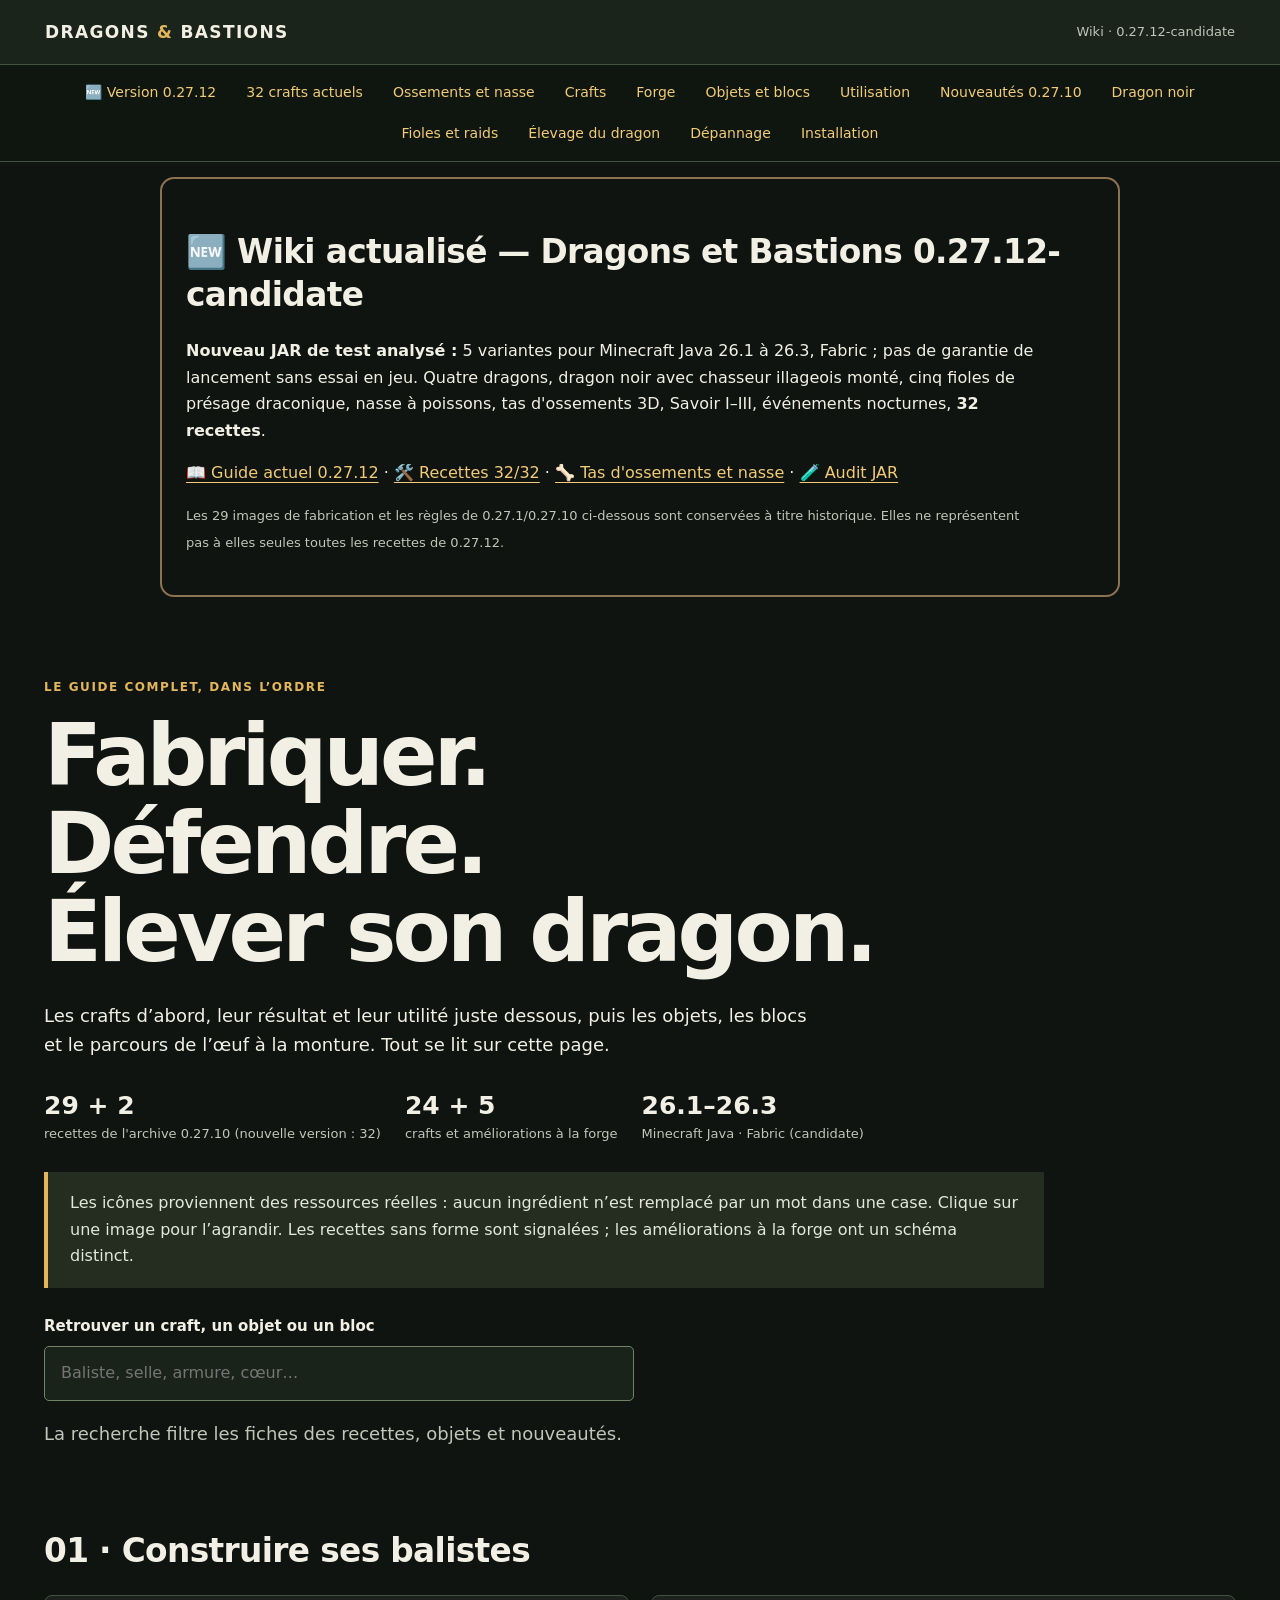
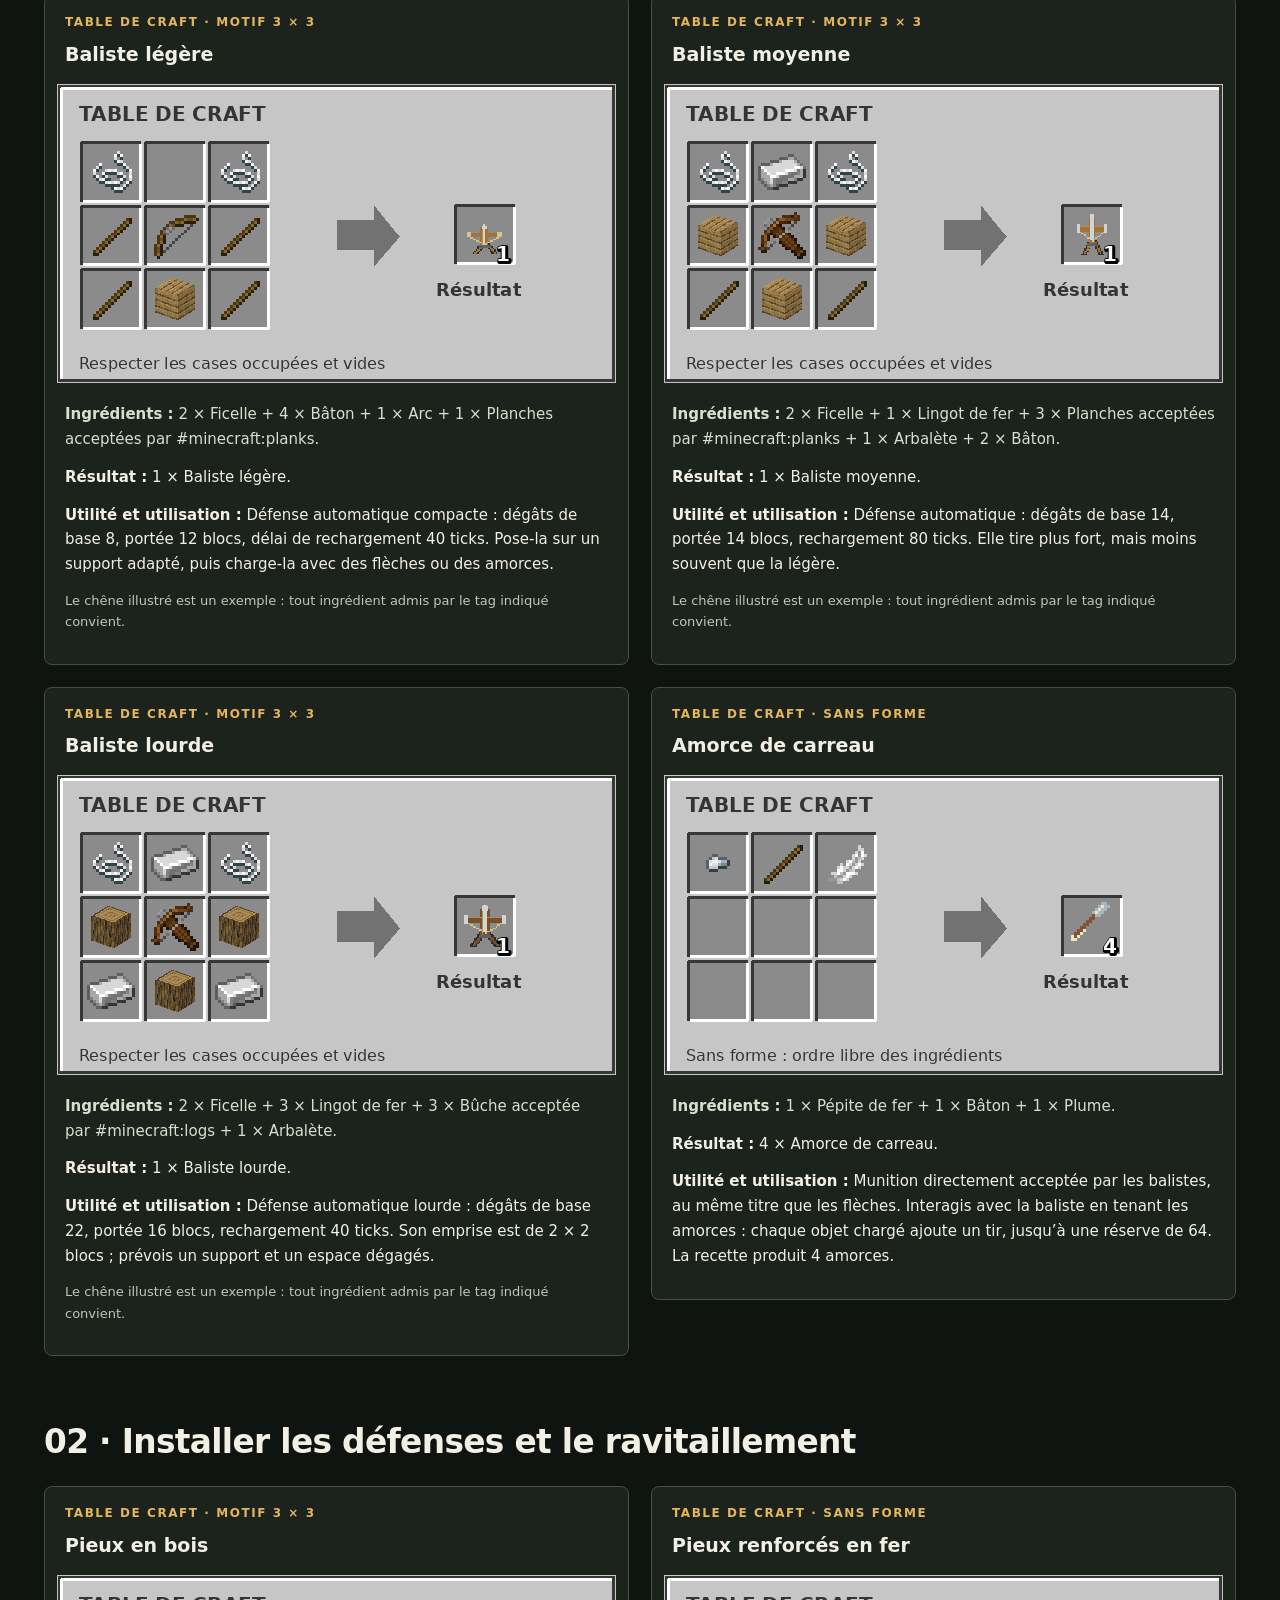
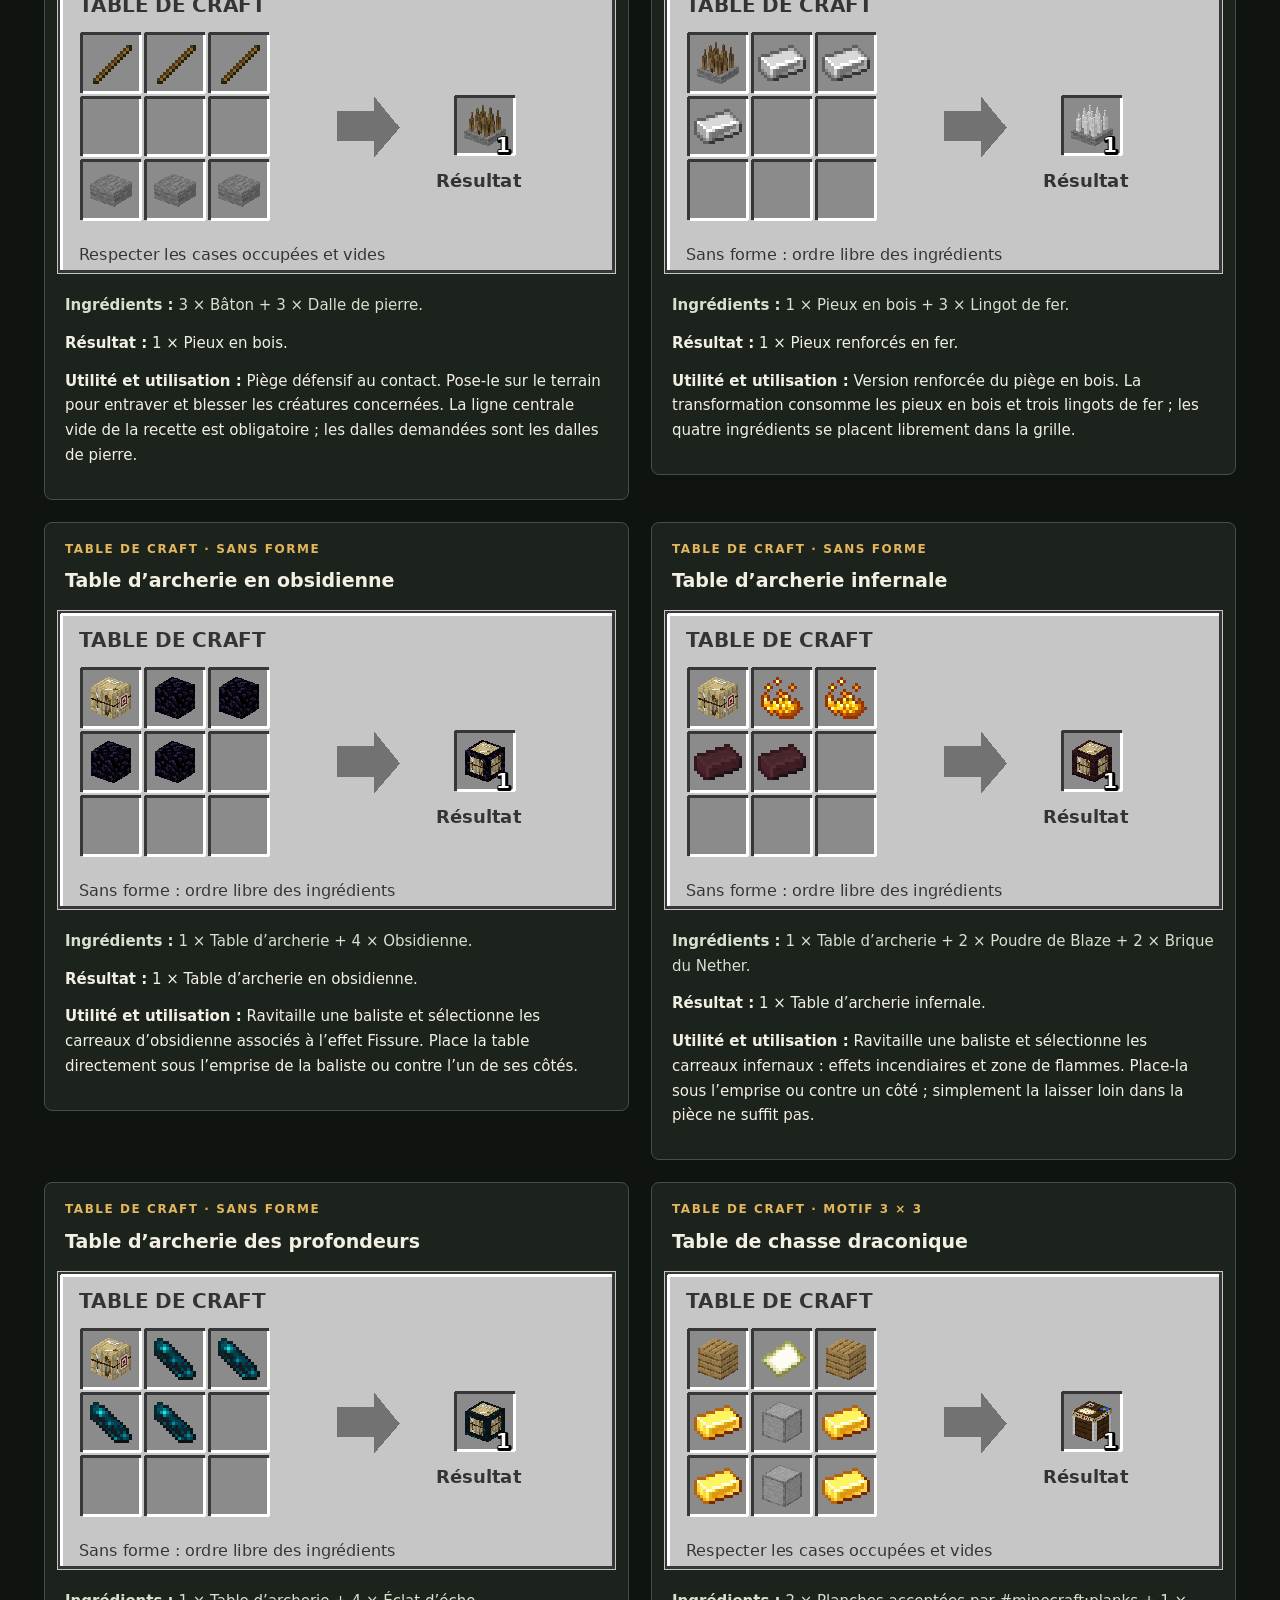
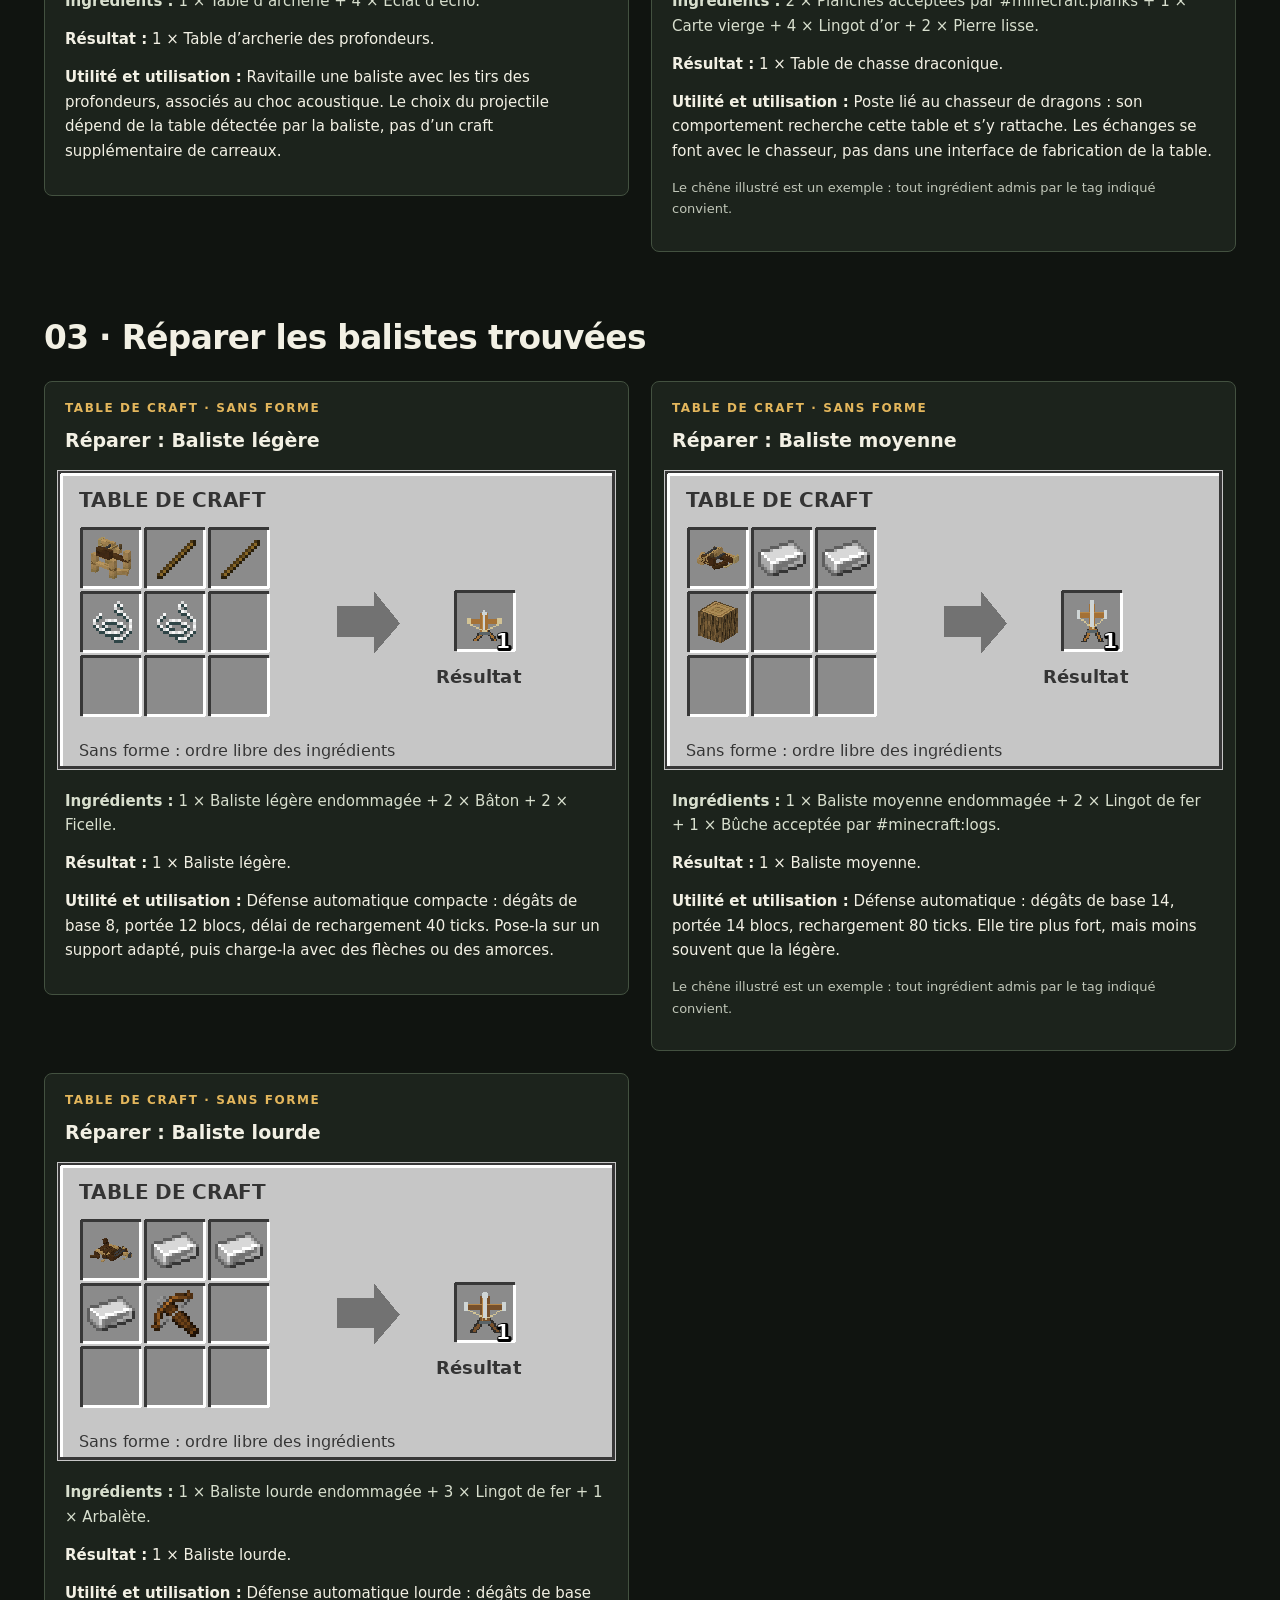
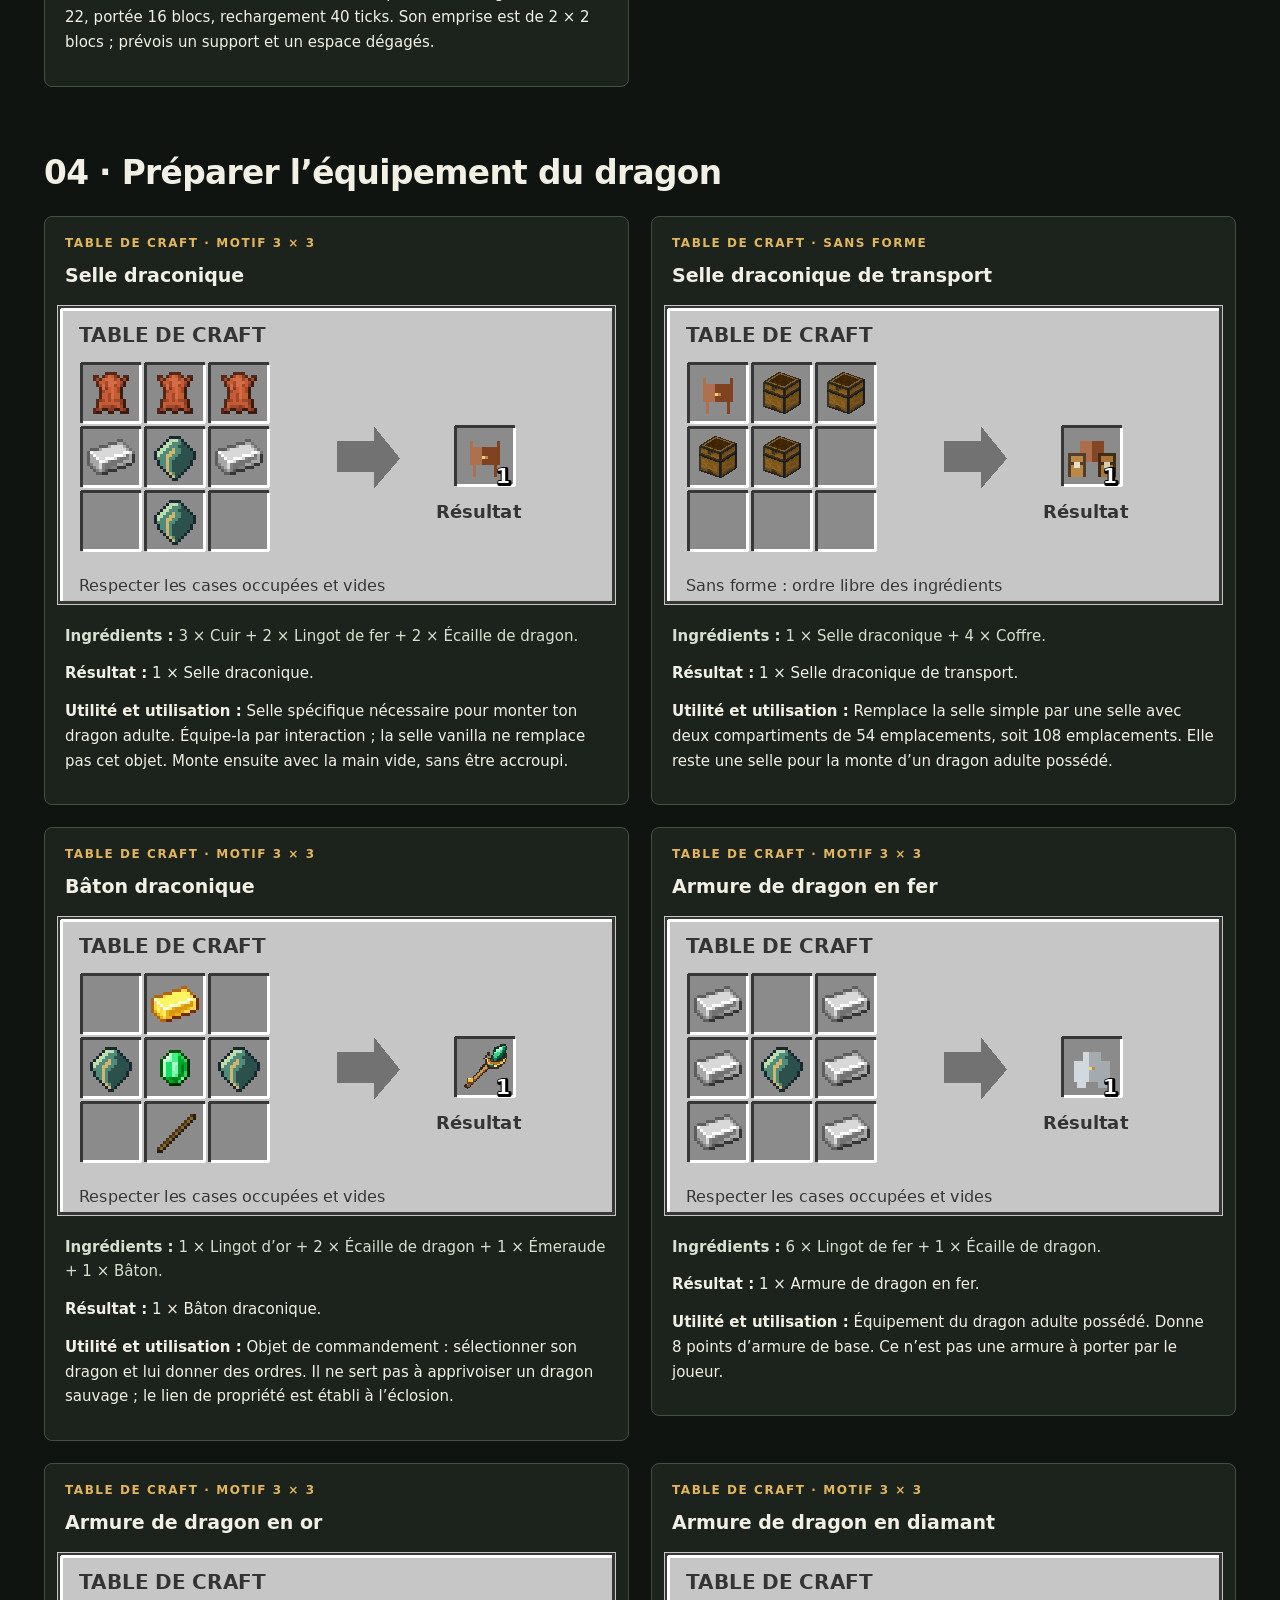
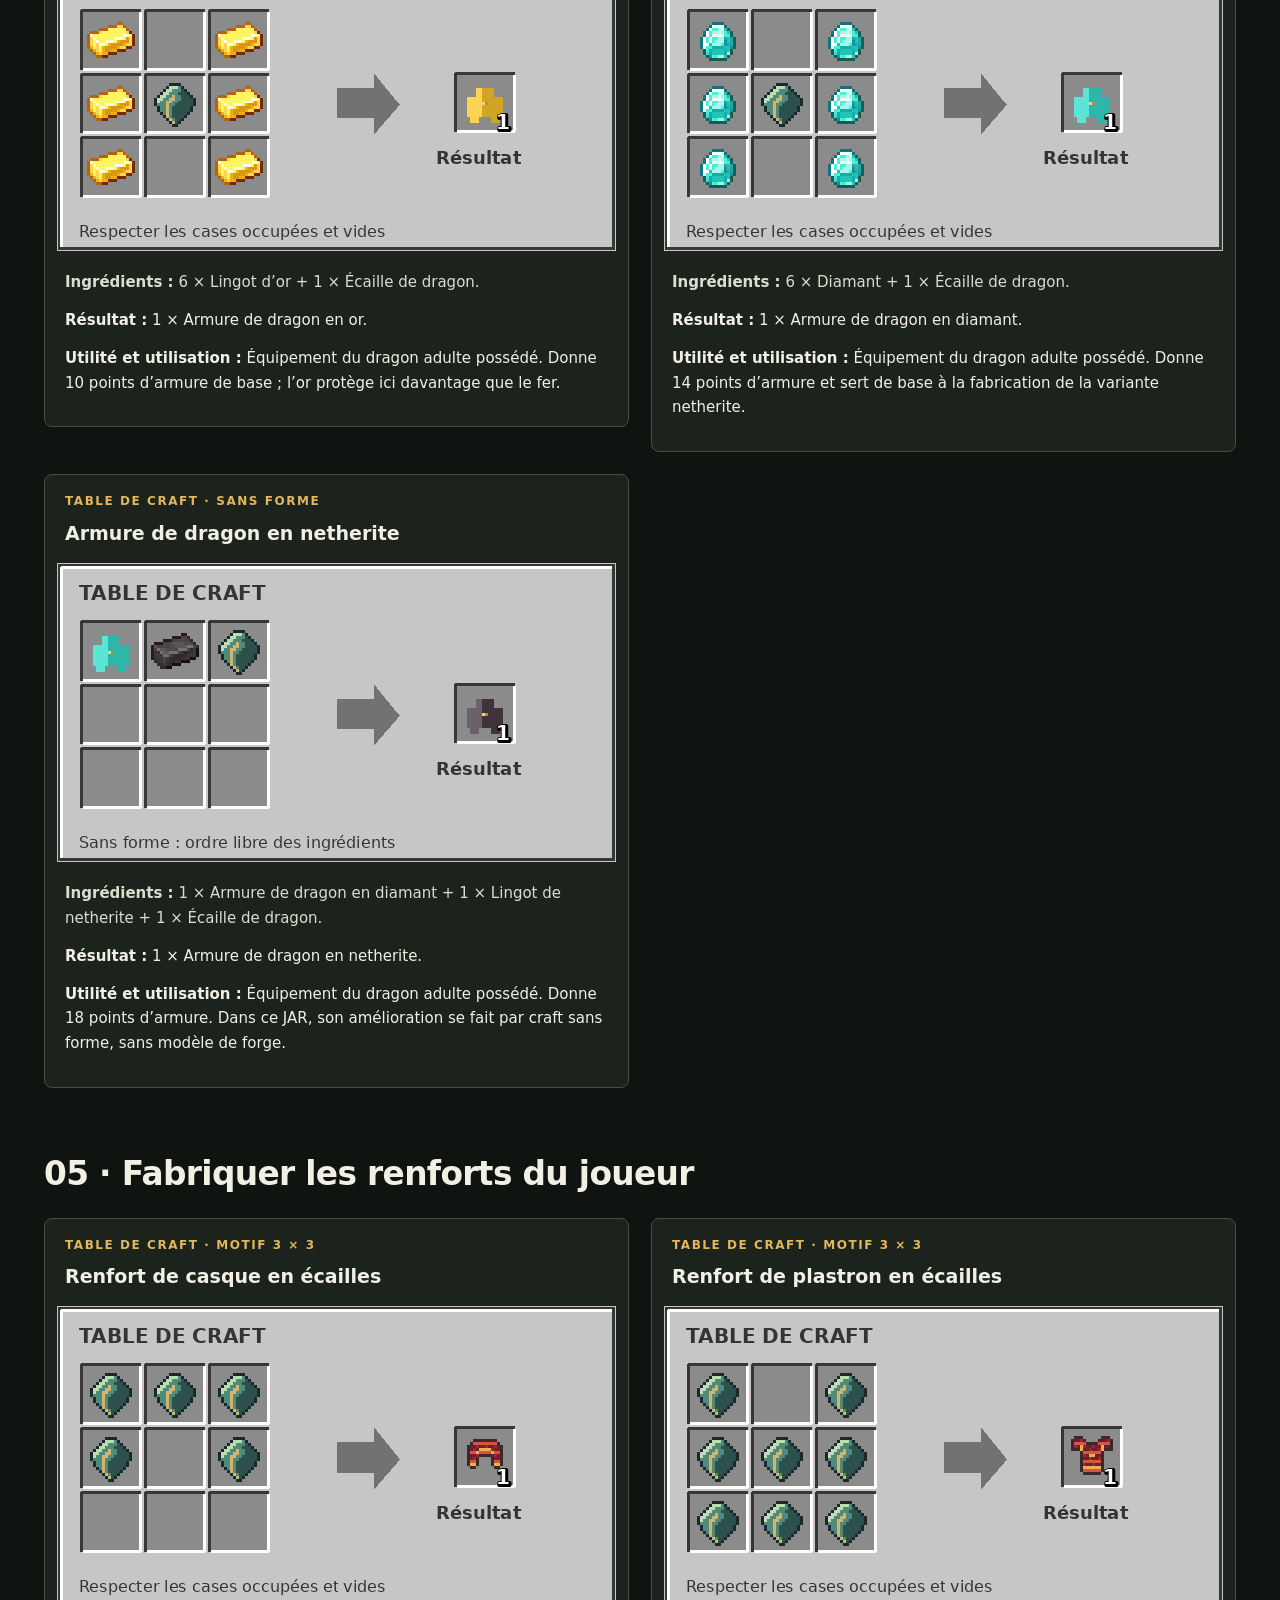
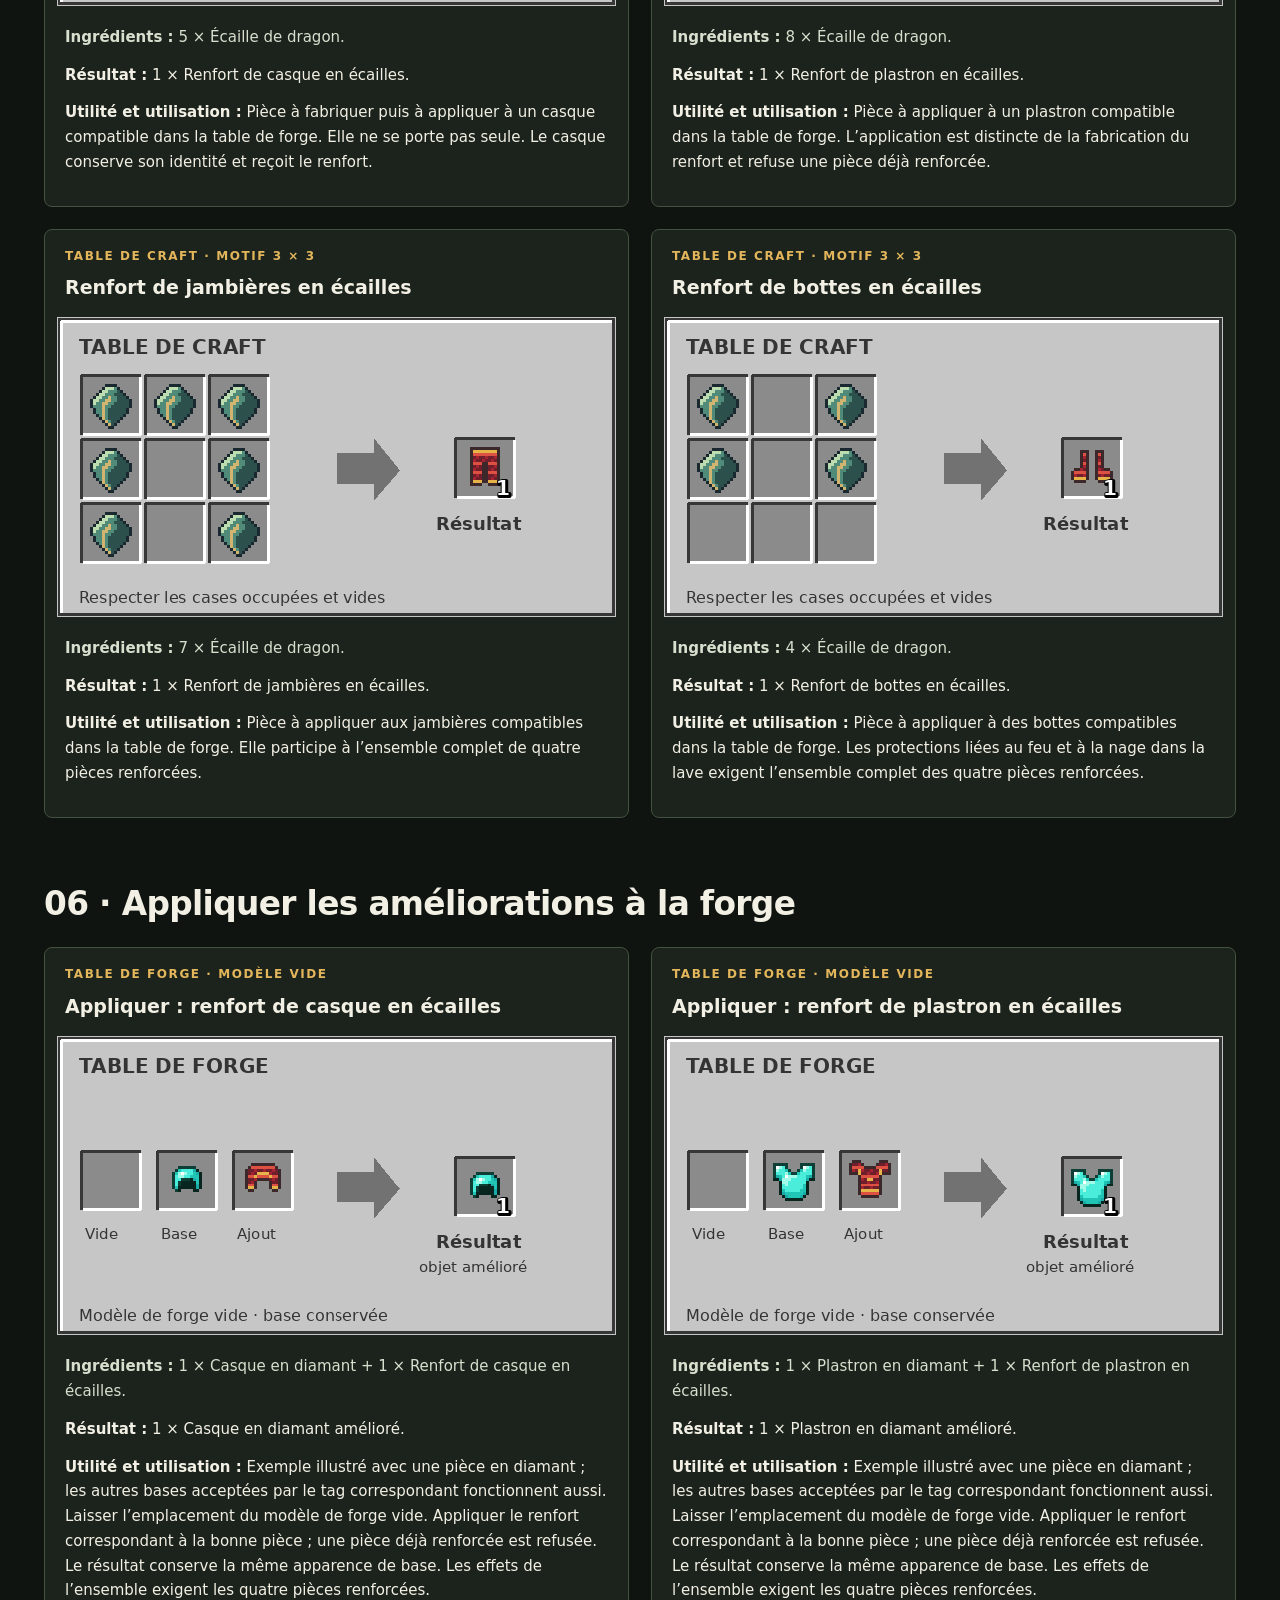
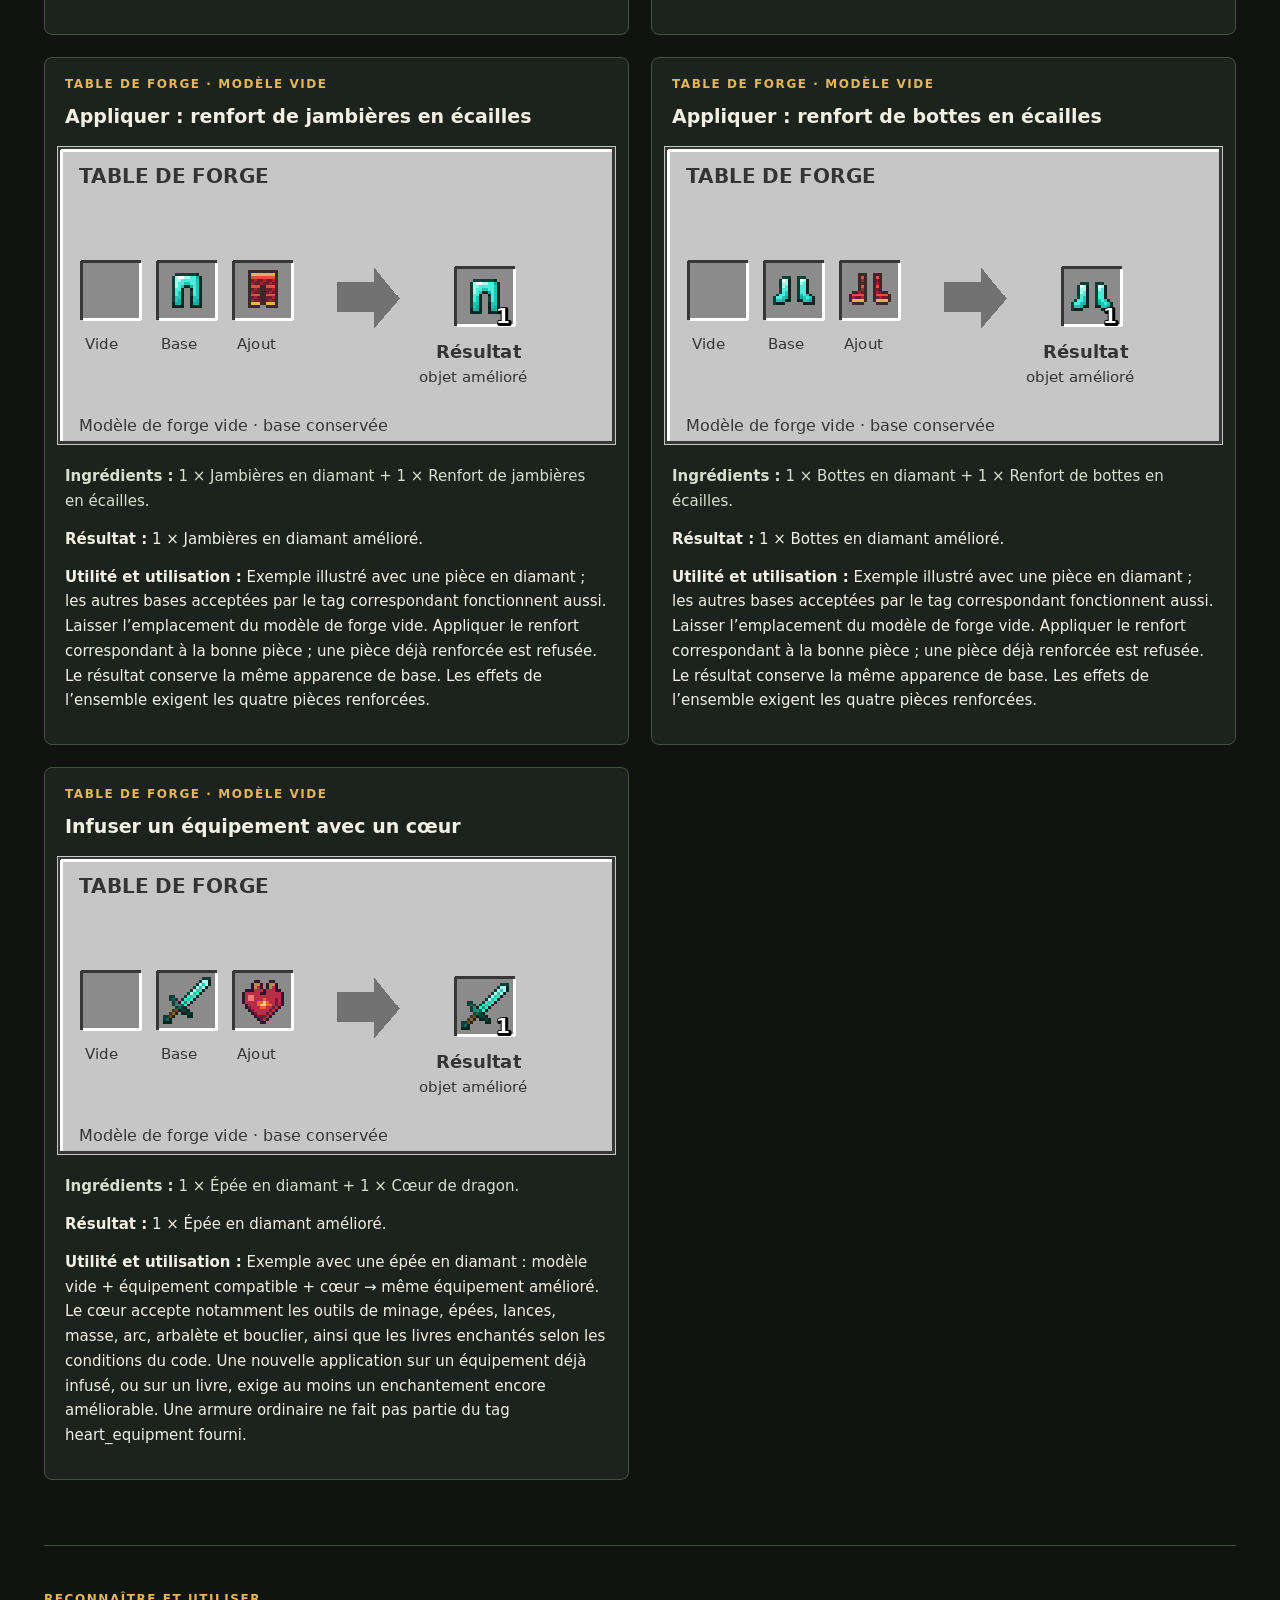
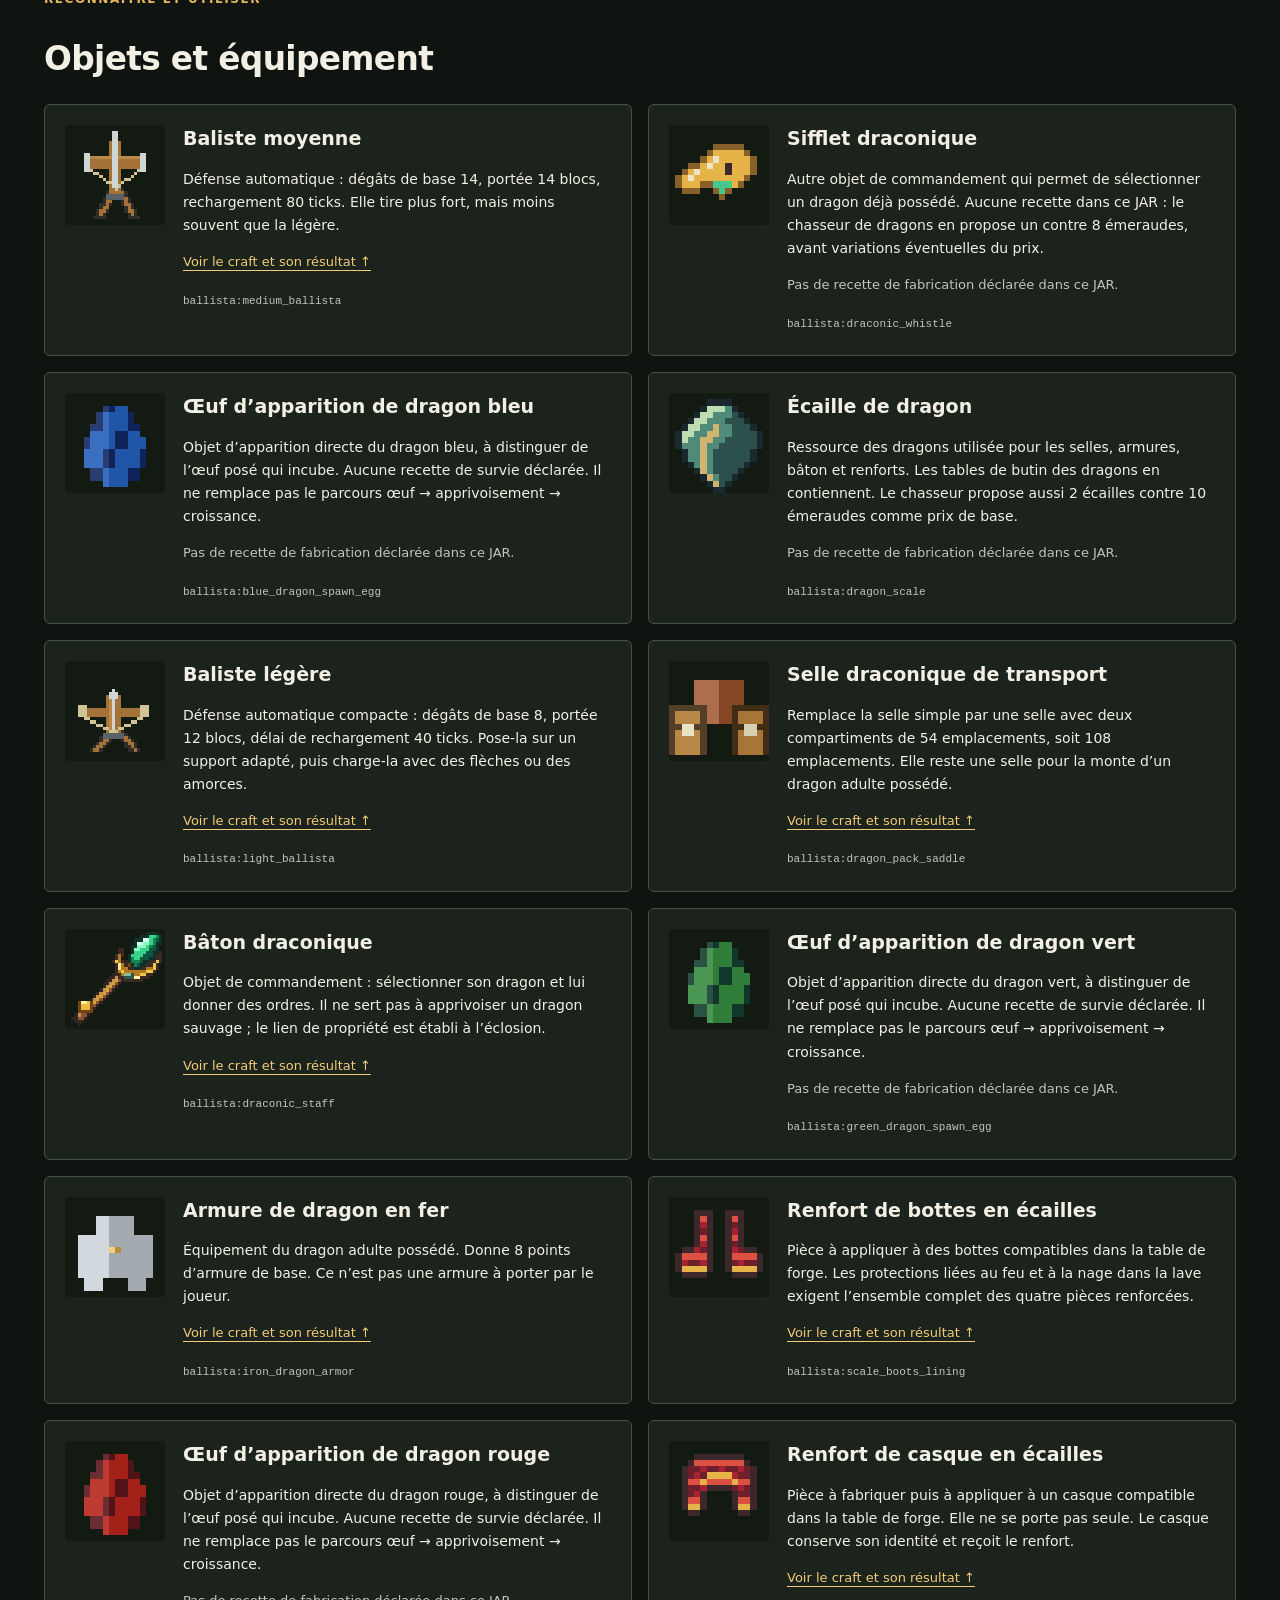
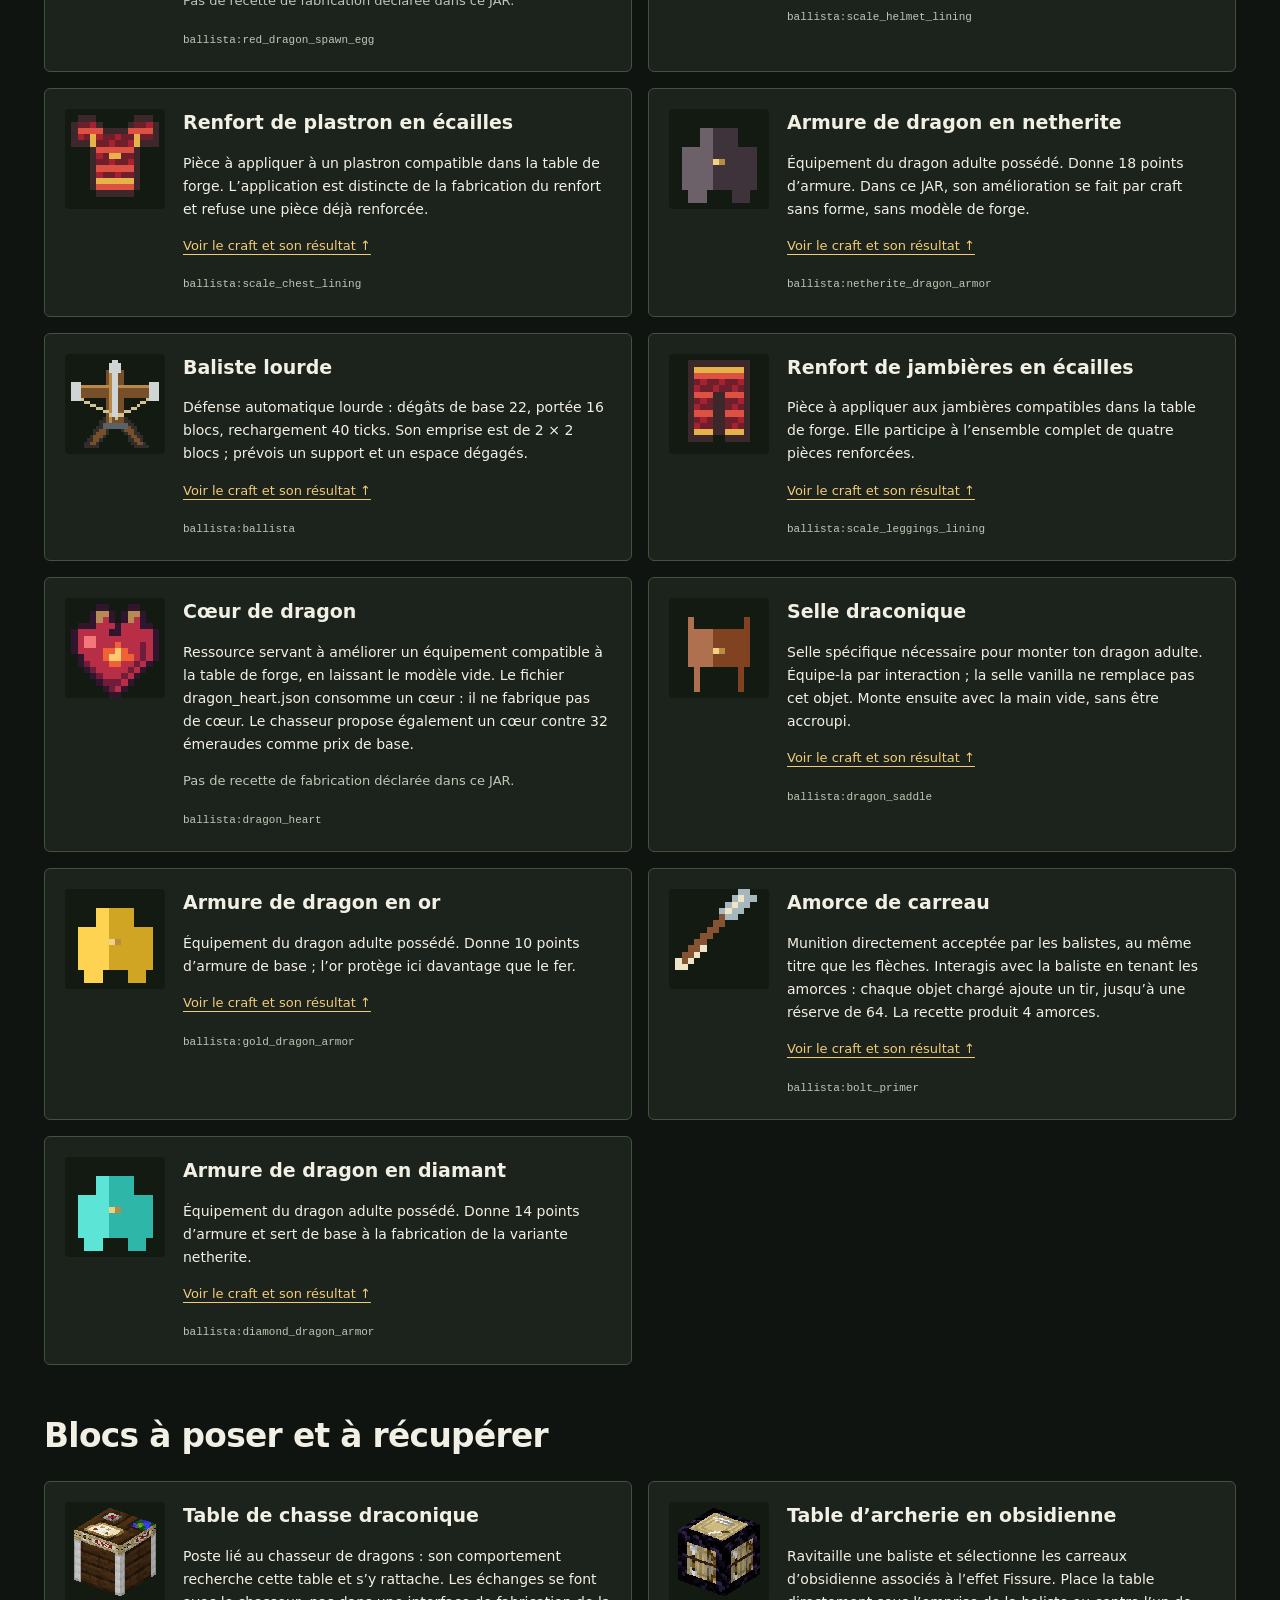
==== commit 79a5868b: "docs: update Dragons et Bastions wiki for 0.27.12 candidate, recipes and new mechanics" ====
--- a/site/index.html
+++ b/site/index.html
@@ -1,4 +1,4 @@
-<!doctype html><html lang="fr"><head><meta charset="utf-8"><meta name="viewport" content="width=device-width,initial-scale=1"><title>Dragons et bastions — Crafts, objets et élevage des dragons</title><meta name="description" content="Tous les crafts illustrés avec ingrédients et résultat, objets et blocs, puis élevage des dragons : une seule page pour les versions 0.27.10 (nouveautés) et 0.27.1 (recettes illustrées)."><link rel="stylesheet" href="wiki.css"></head><body id="haut"><a class="skip" href="#crafts">Aller au contenu</a><header class="topbar"><a class="brand" href="#haut">DRAGONS <span>&</span> BASTIONS</a><span class="version">Wiki · 0.27.10-candidate</span></header><nav class="toc" aria-label="Sommaire de la page"><a href="#crafts">Crafts</a><a href="#forge-crafts">Forge</a><a href="#catalogue">Objets et blocs</a><a href="#utilisation-balistes">Utilisation</a><a href="#nouveautes">Nouveautés 0.27.10</a><a href="dragon-noir.html">Dragon noir</a><a href="raids-draconiques.html">Fioles et raids</a><a href="#elevage">Élevage du dragon</a><a href="#depannage">Dépannage</a><a href="#installation">Installation</a></nav><main><section class="intro" id="crafts"><p class="eyebrow">LE GUIDE COMPLET, DANS L’ORDRE</p><h1>Fabriquer.<br>Défendre.<br>Élever son dragon.</h1><p>Les crafts d’abord, leur résultat et leur utilité juste dessous, puis les objets, les blocs et le parcours de l’œuf à la monture. Tout se lit sur cette page.</p><div class="stats"><span><b>29 + 2</b> recettes : 29 illustrées, 2 forges nouvelles</span><span><b>24 + 5</b> crafts et améliorations à la forge</span><span><b>26.1–26.3</b> Minecraft Java · Fabric (candidate)</span></div><aside class="notice">Les icônes proviennent des ressources réelles : aucun ingrédient n’est remplacé par un mot dans une case. Clique sur une image pour l’agrandir. Les recettes sans forme sont signalées ; les améliorations à la forge ont un schéma distinct.</aside><label class="search-label" for="recherche">Retrouver un craft, un objet ou un bloc</label><input type="search" id="recherche" placeholder="Baliste, selle, armure, cœur…"><p class="small" id="recherche-info" aria-live="polite">La recherche filtre les fiches des recettes, objets et nouveautés.</p></section><section class="recipe-group" id="balistes-crafts"><h2>01 · Construire ses balistes</h2><div class="recipe-grid"><article class="recipe searchable" id="craft-light_ballista"><p class="kicker">Table de craft · motif 3 × 3</p><h3>Baliste légère</h3><a href="generated/crafts/light_ballista.png" target="_blank" rel="noopener" aria-label="Agrandir : Baliste légère"><img src="generated/crafts/light_ballista.png" alt="Baliste légère. Cases : Ficelle / Case vide / Ficelle / Bâton / Arc / Bâton / Bâton / Planches acceptées par #minecraft:planks / Bâton. Résultat : 1 × Baliste légère." width="560" height="300" loading="lazy"></a><div class="recipe-text"><p class="materials"><b>Ingrédients :</b> 2 × Ficelle + 4 × Bâton + 1 × Arc + 1 × Planches acceptées par #minecraft:planks.</p><p><b>Résultat :</b> 1 × Baliste légère.</p><p><b>Utilité et utilisation :</b> Défense automatique compacte : dégâts de base 8, portée 12 blocs, délai de rechargement 40 ticks. Pose-la sur un support adapté, puis charge-la avec des flèches ou des amorces.</p><p class="small">Le chêne illustré est un exemple : tout ingrédient admis par le tag indiqué convient.</p></div></article><article class="recipe searchable" id="craft-medium_ballista"><p class="kicker">Table de craft · motif 3 × 3</p><h3>Baliste moyenne</h3><a href="generated/crafts/medium_ballista.png" target="_blank" rel="noopener" aria-label="Agrandir : Baliste moyenne"><img src="generated/crafts/medium_ballista.png" alt="Baliste moyenne. Cases : Ficelle / Lingot de fer / Ficelle / Planches acceptées par #minecraft:planks / Arbalète / Planches acceptées par #minecraft:planks / Bâton / Planches acceptées par #minecraft:planks / Bâton. Résultat : 1 × Baliste moyenne." width="560" height="300" loading="lazy"></a><div class="recipe-text"><p class="materials"><b>Ingrédients :</b> 2 × Ficelle + 1 × Lingot de fer + 3 × Planches acceptées par #minecraft:planks + 1 × Arbalète + 2 × Bâton.</p><p><b>Résultat :</b> 1 × Baliste moyenne.</p><p><b>Utilité et utilisation :</b> Défense automatique : dégâts de base 14, portée 14 blocs, rechargement 80 ticks. Elle tire plus fort, mais moins souvent que la légère.</p><p class="small">Le chêne illustré est un exemple : tout ingrédient admis par le tag indiqué convient.</p></div></article><article class="recipe searchable" id="craft-ballista"><p class="kicker">Table de craft · motif 3 × 3</p><h3>Baliste lourde</h3><a href="generated/crafts/ballista.png" target="_blank" rel="noopener" aria-label="Agrandir : Baliste lourde"><img src="generated/crafts/ballista.png" alt="Baliste lourde. Cases : Ficelle / Lingot de fer / Ficelle / Bûche acceptée par #minecraft:logs / Arbalète / Bûche acceptée par #minecraft:logs / Lingot de fer / Bûche acceptée par #minecraft:logs / Lingot de fer. Résultat : 1 × Baliste lourde." width="560" height="300" loading="lazy"></a><div class="recipe-text"><p class="materials"><b>Ingrédients :</b> 2 × Ficelle + 3 × Lingot de fer + 3 × Bûche acceptée par #minecraft:logs + 1 × Arbalète.</p><p><b>Résultat :</b> 1 × Baliste lourde.</p><p><b>Utilité et utilisation :</b> Défense automatique lourde : dégâts de base 22, portée 16 blocs, rechargement 40 ticks. Son emprise est de 2 × 2 blocs ; prévois un support et un espace dégagés.</p><p class="small">Le chêne illustré est un exemple : tout ingrédient admis par le tag indiqué convient.</p></div></article><article class="recipe searchable" id="craft-bolt_primer"><p class="kicker">Table de craft · sans forme</p><h3>Amorce de carreau</h3><a href="generated/crafts/bolt_primer.png" target="_blank" rel="noopener" aria-label="Agrandir : Amorce de carreau"><img src="generated/crafts/bolt_primer.png" alt="Amorce de carreau. Cases : Pépite de fer / Bâton / Plume / Case vide / Case vide / Case vide / Case vide / Case vide / Case vide. Résultat : 4 × Amorce de carreau." width="560" height="300" loading="lazy"></a><div class="recipe-text"><p class="materials"><b>Ingrédients :</b> 1 × Pépite de fer + 1 × Bâton + 1 × Plume.</p><p><b>Résultat :</b> 4 × Amorce de carreau.</p><p><b>Utilité et utilisation :</b> Munition directement acceptée par les balistes, au même titre que les flèches. Interagis avec la baliste en tenant les amorces : chaque objet chargé ajoute un tir, jusqu’à une réserve de 64. La recette produit 4 amorces.</p></div></article></div></section><section class="recipe-group" id="defenses-crafts"><h2>02 · Installer les défenses et le ravitaillement</h2><div class="recipe-grid"><article class="recipe searchable" id="craft-wooden_spikes"><p class="kicker">Table de craft · motif 3 × 3</p><h3>Pieux en bois</h3><a href="generated/crafts/wooden_spikes.png" target="_blank" rel="noopener" aria-label="Agrandir : Pieux en bois"><img src="generated/crafts/wooden_spikes.png" alt="Pieux en bois. Cases : Bâton / Bâton / Bâton / Case vide / Case vide / Case vide / Dalle de pierre / Dalle de pierre / Dalle de pierre. Résultat : 1 × Pieux en bois." width="560" height="300" loading="lazy"></a><div class="recipe-text"><p class="materials"><b>Ingrédients :</b> 3 × Bâton + 3 × Dalle de pierre.</p><p><b>Résultat :</b> 1 × Pieux en bois.</p><p><b>Utilité et utilisation :</b> Piège défensif au contact. Pose-le sur le terrain pour entraver et blesser les créatures concernées. La ligne centrale vide de la recette est obligatoire ; les dalles demandées sont les dalles de pierre.</p></div></article><article class="recipe searchable" id="craft-iron_spikes"><p class="kicker">Table de craft · sans forme</p><h3>Pieux renforcés en fer</h3><a href="generated/crafts/iron_spikes.png" target="_blank" rel="noopener" aria-label="Agrandir : Pieux renforcés en fer"><img src="generated/crafts/iron_spikes.png" alt="Pieux renforcés en fer. Cases : Pieux en bois / Lingot de fer / Lingot de fer / Lingot de fer / Case vide / Case vide / Case vide / Case vide / Case vide. Résultat : 1 × Pieux renforcés en fer." width="560" height="300" loading="lazy"></a><div class="recipe-text"><p class="materials"><b>Ingrédients :</b> 1 × Pieux en bois + 3 × Lingot de fer.</p><p><b>Résultat :</b> 1 × Pieux renforcés en fer.</p><p><b>Utilité et utilisation :</b> Version renforcée du piège en bois. La transformation consomme les pieux en bois et trois lingots de fer ; les quatre ingrédients se placent librement dans la grille.</p></div></article><article class="recipe searchable" id="craft-obsidian_fletching_table"><p class="kicker">Table de craft · sans forme</p><h3>Table d’archerie en obsidienne</h3><a href="generated/crafts/obsidian_fletching_table.png" target="_blank" rel="noopener" aria-label="Agrandir : Table d’archerie en obsidienne"><img src="generated/crafts/obsidian_fletching_table.png" alt="Table d’archerie en obsidienne. Cases : Table d’archerie / Obsidienne / Obsidienne / Obsidienne / Obsidienne / Case vide / Case vide / Case vide / Case vide. Résultat : 1 × Table d’archerie en obsidienne." width="560" height="300" loading="lazy"></a><div class="recipe-text"><p class="materials"><b>Ingrédients :</b> 1 × Table d’archerie + 4 × Obsidienne.</p><p><b>Résultat :</b> 1 × Table d’archerie en obsidienne.</p><p><b>Utilité et utilisation :</b> Ravitaille une baliste et sélectionne les carreaux d’obsidienne associés à l’effet Fissure. Place la table directement sous l’emprise de la baliste ou contre l’un de ses côtés.</p></div></article><article class="recipe searchable" id="craft-infernal_fletching_table"><p class="kicker">Table de craft · sans forme</p><h3>Table d’archerie infernale</h3><a href="generated/crafts/infernal_fletching_table.png" target="_blank" rel="noopener" aria-label="Agrandir : Table d’archerie infernale"><img src="generated/crafts/infernal_fletching_table.png" alt="Table d’archerie infernale. Cases : Table d’archerie / Poudre de Blaze / Poudre de Blaze / Brique du Nether / Brique du Nether / Case vide / Case vide / Case vide / Case vide. Résultat : 1 × Table d’archerie infernale." width="560" height="300" loading="lazy"></a><div class="recipe-text"><p class="materials"><b>Ingrédients :</b> 1 × Table d’archerie + 2 × Poudre de Blaze + 2 × Brique du Nether.</p><p><b>Résultat :</b> 1 × Table d’archerie infernale.</p><p><b>Utilité et utilisation :</b> Ravitaille une baliste et sélectionne les carreaux infernaux : effets incendiaires et zone de flammes. Place-la sous l’emprise ou contre un côté ; simplement la laisser loin dans la pièce ne suffit pas.</p></div></article><article class="recipe searchable" id="craft-echo_fletching_table"><p class="kicker">Table de craft · sans forme</p><h3>Table d’archerie des profondeurs</h3><a href="generated/crafts/echo_fletching_table.png" target="_blank" rel="noopener" aria-label="Agrandir : Table d’archerie des profondeurs"><img src="generated/crafts/echo_fletching_table.png" alt="Table d’archerie des profondeurs. Cases : Table d’archerie / Éclat d’écho / Éclat d’écho / Éclat d’écho / Éclat d’écho / Case vide / Case vide / Case vide / Case vide. Résultat : 1 × Table d’archerie des profondeurs." width="560" height="300" loading="lazy"></a><div class="recipe-text"><p class="materials"><b>Ingrédients :</b> 1 × Table d’archerie + 4 × Éclat d’écho.</p><p><b>Résultat :</b> 1 × Table d’archerie des profondeurs.</p><p><b>Utilité et utilisation :</b> Ravitaille une baliste avec les tirs des profondeurs, associés au choc acoustique. Le choix du projectile dépend de la table détectée par la baliste, pas d’un craft supplémentaire de carreaux.</p></div></article><article class="recipe searchable" id="craft-dragon_hunter_table"><p class="kicker">Table de craft · motif 3 × 3</p><h3>Table de chasse draconique</h3><a href="generated/crafts/dragon_hunter_table.png" target="_blank" rel="noopener" aria-label="Agrandir : Table de chasse draconique"><img src="generated/crafts/dragon_hunter_table.png" alt="Table de chasse draconique. Cases : Planches acceptées par #minecraft:planks / Carte vierge / Planches acceptées par #minecraft:planks / Lingot d’or / Pierre lisse / Lingot d’or / Lingot d’or / Pierre lisse / Lingot d’or. Résultat : 1 × Table de chasse draconique." width="560" height="300" loading="lazy"></a><div class="recipe-text"><p class="materials"><b>Ingrédients :</b> 2 × Planches acceptées par #minecraft:planks + 1 × Carte vierge + 4 × Lingot d’or + 2 × Pierre lisse.</p><p><b>Résultat :</b> 1 × Table de chasse draconique.</p><p><b>Utilité et utilisation :</b> Poste lié au chasseur de dragons : son comportement recherche cette table et s’y rattache. Les échanges se font avec le chasseur, pas dans une interface de fabrication de la table.</p><p class="small">Le chêne illustré est un exemple : tout ingrédient admis par le tag indiqué convient.</p></div></article></div></section><section class="recipe-group" id="reparations-crafts"><h2>03 · Réparer les balistes trouvées</h2><div class="recipe-grid"><article class="recipe searchable" id="craft-repair_light_ballista"><p class="kicker">Table de craft · sans forme</p><h3>Réparer : Baliste légère</h3><a href="generated/crafts/repair_light_ballista.png" target="_blank" rel="noopener" aria-label="Agrandir : Réparer : Baliste légère"><img src="generated/crafts/repair_light_ballista.png" alt="Réparer : Baliste légère. Cases : Baliste légère endommagée / Bâton / Bâton / Ficelle / Ficelle / Case vide / Case vide / Case vide / Case vide. Résultat : 1 × Baliste légère." width="560" height="300" loading="lazy"></a><div class="recipe-text"><p class="materials"><b>Ingrédients :</b> 1 × Baliste légère endommagée + 2 × Bâton + 2 × Ficelle.</p><p><b>Résultat :</b> 1 × Baliste légère.</p><p><b>Utilité et utilisation :</b> Défense automatique compacte : dégâts de base 8, portée 12 blocs, délai de rechargement 40 ticks. Pose-la sur un support adapté, puis charge-la avec des flèches ou des amorces.</p></div></article><article class="recipe searchable" id="craft-repair_medium_ballista"><p class="kicker">Table de craft · sans forme</p><h3>Réparer : Baliste moyenne</h3><a href="generated/crafts/repair_medium_ballista.png" target="_blank" rel="noopener" aria-label="Agrandir : Réparer : Baliste moyenne"><img src="generated/crafts/repair_medium_ballista.png" alt="Réparer : Baliste moyenne. Cases : Baliste moyenne endommagée / Lingot de fer / Lingot de fer / Bûche acceptée par #minecraft:logs / Case vide / Case vide / Case vide / Case vide / Case vide. Résultat : 1 × Baliste moyenne." width="560" height="300" loading="lazy"></a><div class="recipe-text"><p class="materials"><b>Ingrédients :</b> 1 × Baliste moyenne endommagée + 2 × Lingot de fer + 1 × Bûche acceptée par #minecraft:logs.</p><p><b>Résultat :</b> 1 × Baliste moyenne.</p><p><b>Utilité et utilisation :</b> Défense automatique : dégâts de base 14, portée 14 blocs, rechargement 80 ticks. Elle tire plus fort, mais moins souvent que la légère.</p><p class="small">Le chêne illustré est un exemple : tout ingrédient admis par le tag indiqué convient.</p></div></article><article class="recipe searchable" id="craft-repair_heavy_ballista"><p class="kicker">Table de craft · sans forme</p><h3>Réparer : Baliste lourde</h3><a href="generated/crafts/repair_heavy_ballista.png" target="_blank" rel="noopener" aria-label="Agrandir : Réparer : Baliste lourde"><img src="generated/crafts/repair_heavy_ballista.png" alt="Réparer : Baliste lourde. Cases : Baliste lourde endommagée / Lingot de fer / Lingot de fer / Lingot de fer / Arbalète / Case vide / Case vide / Case vide / Case vide. Résultat : 1 × Baliste lourde." width="560" height="300" loading="lazy"></a><div class="recipe-text"><p class="materials"><b>Ingrédients :</b> 1 × Baliste lourde endommagée + 3 × Lingot de fer + 1 × Arbalète.</p><p><b>Résultat :</b> 1 × Baliste lourde.</p><p><b>Utilité et utilisation :</b> Défense automatique lourde : dégâts de base 22, portée 16 blocs, rechargement 40 ticks. Son emprise est de 2 × 2 blocs ; prévois un support et un espace dégagés.</p></div></article></div></section><section class="recipe-group" id="equipements-crafts"><h2>04 · Préparer l’équipement du dragon</h2><div class="recipe-grid"><article class="recipe searchable" id="craft-dragon_saddle"><p class="kicker">Table de craft · motif 3 × 3</p><h3>Selle draconique</h3><a href="generated/crafts/dragon_saddle.png" target="_blank" rel="noopener" aria-label="Agrandir : Selle draconique"><img src="generated/crafts/dragon_saddle.png" alt="Selle draconique. Cases : Cuir / Cuir / Cuir / Lingot de fer / Écaille de dragon / Lingot de fer / Case vide / Écaille de dragon / Case vide. Résultat : 1 × Selle draconique." width="560" height="300" loading="lazy"></a><div class="recipe-text"><p class="materials"><b>Ingrédients :</b> 3 × Cuir + 2 × Lingot de fer + 2 × Écaille de dragon.</p><p><b>Résultat :</b> 1 × Selle draconique.</p><p><b>Utilité et utilisation :</b> Selle spécifique nécessaire pour monter ton dragon adulte. Équipe-la par interaction ; la selle vanilla ne remplace pas cet objet. Monte ensuite avec la main vide, sans être accroupi.</p></div></article><article class="recipe searchable" id="craft-dragon_pack_saddle"><p class="kicker">Table de craft · sans forme</p><h3>Selle draconique de transport</h3><a href="generated/crafts/dragon_pack_saddle.png" target="_blank" rel="noopener" aria-label="Agrandir : Selle draconique de transport"><img src="generated/crafts/dragon_pack_saddle.png" alt="Selle draconique de transport. Cases : Selle draconique / Coffre / Coffre / Coffre / Coffre / Case vide / Case vide / Case vide / Case vide. Résultat : 1 × Selle draconique de transport." width="560" height="300" loading="lazy"></a><div class="recipe-text"><p class="materials"><b>Ingrédients :</b> 1 × Selle draconique + 4 × Coffre.</p><p><b>Résultat :</b> 1 × Selle draconique de transport.</p><p><b>Utilité et utilisation :</b> Remplace la selle simple par une selle avec deux compartiments de 54 emplacements, soit 108 emplacements. Elle reste une selle pour la monte d’un dragon adulte possédé.</p></div></article><article class="recipe searchable" id="craft-draconic_staff"><p class="kicker">Table de craft · motif 3 × 3</p><h3>Bâton draconique</h3><a href="generated/crafts/draconic_staff.png" target="_blank" rel="noopener" aria-label="Agrandir : Bâton draconique"><img src="generated/crafts/draconic_staff.png" alt="Bâton draconique. Cases : Case vide / Lingot d’or / Case vide / Écaille de dragon / Émeraude / Écaille de dragon / Case vide / Bâton / Case vide. Résultat : 1 × Bâton draconique." width="560" height="300" loading="lazy"></a><div class="recipe-text"><p class="materials"><b>Ingrédients :</b> 1 × Lingot d’or + 2 × Écaille de dragon + 1 × Émeraude + 1 × Bâton.</p><p><b>Résultat :</b> 1 × Bâton draconique.</p><p><b>Utilité et utilisation :</b> Objet de commandement : sélectionner son dragon et lui donner des ordres. Il ne sert pas à apprivoiser un dragon sauvage ; le lien de propriété est établi à l’éclosion.</p></div></article><article class="recipe searchable" id="craft-iron_dragon_armor"><p class="kicker">Table de craft · motif 3 × 3</p><h3>Armure de dragon en fer</h3><a href="generated/crafts/iron_dragon_armor.png" target="_blank" rel="noopener" aria-label="Agrandir : Armure de dragon en fer"><img src="generated/crafts/iron_dragon_armor.png" alt="Armure de dragon en fer. Cases : Lingot de fer / Case vide / Lingot de fer / Lingot de fer / Écaille de dragon / Lingot de fer / Lingot de fer / Case vide / Lingot de fer. Résultat : 1 × Armure de dragon en fer." width="560" height="300" loading="lazy"></a><div class="recipe-text"><p class="materials"><b>Ingrédients :</b> 6 × Lingot de fer + 1 × Écaille de dragon.</p><p><b>Résultat :</b> 1 × Armure de dragon en fer.</p><p><b>Utilité et utilisation :</b> Équipement du dragon adulte possédé. Donne 8 points d’armure de base. Ce n’est pas une armure à porter par le joueur.</p></div></article><article class="recipe searchable" id="craft-gold_dragon_armor"><p class="kicker">Table de craft · motif 3 × 3</p><h3>Armure de dragon en or</h3><a href="generated/crafts/gold_dragon_armor.png" target="_blank" rel="noopener" aria-label="Agrandir : Armure de dragon en or"><img src="generated/crafts/gold_dragon_armor.png" alt="Armure de dragon en or. Cases : Lingot d’or / Case vide / Lingot d’or / Lingot d’or / Écaille de dragon / Lingot d’or / Lingot d’or / Case vide / Lingot d’or. Résultat : 1 × Armure de dragon en or." width="560" height="300" loading="lazy"></a><div class="recipe-text"><p class="materials"><b>Ingrédients :</b> 6 × Lingot d’or + 1 × Écaille de dragon.</p><p><b>Résultat :</b> 1 × Armure de dragon en or.</p><p><b>Utilité et utilisation :</b> Équipement du dragon adulte possédé. Donne 10 points d’armure de base ; l’or protège ici davantage que le fer.</p></div></article><article class="recipe searchable" id="craft-diamond_dragon_armor"><p class="kicker">Table de craft · motif 3 × 3</p><h3>Armure de dragon en diamant</h3><a href="generated/crafts/diamond_dragon_armor.png" target="_blank" rel="noopener" aria-label="Agrandir : Armure de dragon en diamant"><img src="generated/crafts/diamond_dragon_armor.png" alt="Armure de dragon en diamant. Cases : Diamant / Case vide / Diamant / Diamant / Écaille de dragon / Diamant / Diamant / Case vide / Diamant. Résultat : 1 × Armure de dragon en diamant." width="560" height="300" loading="lazy"></a><div class="recipe-text"><p class="materials"><b>Ingrédients :</b> 6 × Diamant + 1 × Écaille de dragon.</p><p><b>Résultat :</b> 1 × Armure de dragon en diamant.</p><p><b>Utilité et utilisation :</b> Équipement du dragon adulte possédé. Donne 14 points d’armure et sert de base à la fabrication de la variante netherite.</p></div></article><article class="recipe searchable" id="craft-netherite_dragon_armor"><p class="kicker">Table de craft · sans forme</p><h3>Armure de dragon en netherite</h3><a href="generated/crafts/netherite_dragon_armor.png" target="_blank" rel="noopener" aria-label="Agrandir : Armure de dragon en netherite"><img src="generated/crafts/netherite_dragon_armor.png" alt="Armure de dragon en netherite. Cases : Armure de dragon en diamant / Lingot de netherite / Écaille de dragon / Case vide / Case vide / Case vide / Case vide / Case vide / Case vide. Résultat : 1 × Armure de dragon en netherite." width="560" height="300" loading="lazy"></a><div class="recipe-text"><p class="materials"><b>Ingrédients :</b> 1 × Armure de dragon en diamant + 1 × Lingot de netherite + 1 × Écaille de dragon.</p><p><b>Résultat :</b> 1 × Armure de dragon en netherite.</p><p><b>Utilité et utilisation :</b> Équipement du dragon adulte possédé. Donne 18 points d’armure. Dans ce JAR, son amélioration se fait par craft sans forme, sans modèle de forge.</p></div></article></div></section><section class="recipe-group" id="renforts-crafts"><h2>05 · Fabriquer les renforts du joueur</h2><div class="recipe-grid"><article class="recipe searchable" id="craft-scale_helmet_lining"><p class="kicker">Table de craft · motif 3 × 3</p><h3>Renfort de casque en écailles</h3><a href="generated/crafts/scale_helmet_lining.png" target="_blank" rel="noopener" aria-label="Agrandir : Renfort de casque en écailles"><img src="generated/crafts/scale_helmet_lining.png" alt="Renfort de casque en écailles. Cases : Écaille de dragon / Écaille de dragon / Écaille de dragon / Écaille de dragon / Case vide / Écaille de dragon / Case vide / Case vide / Case vide. Résultat : 1 × Renfort de casque en écailles." width="560" height="300" loading="lazy"></a><div class="recipe-text"><p class="materials"><b>Ingrédients :</b> 5 × Écaille de dragon.</p><p><b>Résultat :</b> 1 × Renfort de casque en écailles.</p><p><b>Utilité et utilisation :</b> Pièce à fabriquer puis à appliquer à un casque compatible dans la table de forge. Elle ne se porte pas seule. Le casque conserve son identité et reçoit le renfort.</p></div></article><article class="recipe searchable" id="craft-scale_chest_lining"><p class="kicker">Table de craft · motif 3 × 3</p><h3>Renfort de plastron en écailles</h3><a href="generated/crafts/scale_chest_lining.png" target="_blank" rel="noopener" aria-label="Agrandir : Renfort de plastron en écailles"><img src="generated/crafts/scale_chest_lining.png" alt="Renfort de plastron en écailles. Cases : Écaille de dragon / Case vide / Écaille de dragon / Écaille de dragon / Écaille de dragon / Écaille de dragon / Écaille de dragon / Écaille de dragon / Écaille de dragon. Résultat : 1 × Renfort de plastron en écailles." width="560" height="300" loading="lazy"></a><div class="recipe-text"><p class="materials"><b>Ingrédients :</b> 8 × Écaille de dragon.</p><p><b>Résultat :</b> 1 × Renfort de plastron en écailles.</p><p><b>Utilité et utilisation :</b> Pièce à appliquer à un plastron compatible dans la table de forge. L’application est distincte de la fabrication du renfort et refuse une pièce déjà renforcée.</p></div></article><article class="recipe searchable" id="craft-scale_leggings_lining"><p class="kicker">Table de craft · motif 3 × 3</p><h3>Renfort de jambières en écailles</h3><a href="generated/crafts/scale_leggings_lining.png" target="_blank" rel="noopener" aria-label="Agrandir : Renfort de jambières en écailles"><img src="generated/crafts/scale_leggings_lining.png" alt="Renfort de jambières en écailles. Cases : Écaille de dragon / Écaille de dragon / Écaille de dragon / Écaille de dragon / Case vide / Écaille de dragon / Écaille de dragon / Case vide / Écaille de dragon. Résultat : 1 × Renfort de jambières en écailles." width="560" height="300" loading="lazy"></a><div class="recipe-text"><p class="materials"><b>Ingrédients :</b> 7 × Écaille de dragon.</p><p><b>Résultat :</b> 1 × Renfort de jambières en écailles.</p><p><b>Utilité et utilisation :</b> Pièce à appliquer aux jambières compatibles dans la table de forge. Elle participe à l’ensemble complet de quatre pièces renforcées.</p></div></article><article class="recipe searchable" id="craft-scale_boots_lining"><p class="kicker">Table de craft · motif 3 × 3</p><h3>Renfort de bottes en écailles</h3><a href="generated/crafts/scale_boots_lining.png" target="_blank" rel="noopener" aria-label="Agrandir : Renfort de bottes en écailles"><img src="generated/crafts/scale_boots_lining.png" alt="Renfort de bottes en écailles. Cases : Écaille de dragon / Case vide / Écaille de dragon / Écaille de dragon / Case vide / Écaille de dragon / Case vide / Case vide / Case vide. Résultat : 1 × Renfort de bottes en écailles." width="560" height="300" loading="lazy"></a><div class="recipe-text"><p class="materials"><b>Ingrédients :</b> 4 × Écaille de dragon.</p><p><b>Résultat :</b> 1 × Renfort de bottes en écailles.</p><p><b>Utilité et utilisation :</b> Pièce à appliquer à des bottes compatibles dans la table de forge. Les protections liées au feu et à la nage dans la lave exigent l’ensemble complet des quatre pièces renforcées.</p></div></article></div></section><section class="recipe-group" id="forge-crafts"><h2>06 · Appliquer les améliorations à la forge</h2><div class="recipe-grid"><article class="recipe searchable" id="craft-apply_scale_helmet_lining"><p class="kicker">Table de forge · modèle vide</p><h3>Appliquer : renfort de casque en écailles</h3><a href="generated/crafts/apply_scale_helmet_lining.png" target="_blank" rel="noopener" aria-label="Agrandir : Appliquer : renfort de casque en écailles"><img src="generated/crafts/apply_scale_helmet_lining.png" alt="Appliquer : renfort de casque en écailles. Modèle vide ; 1 × Casque en diamant + 1 × Renfort de casque en écailles. Résultat : 1 × Casque en diamant amélioré." width="560" height="300" loading="lazy"></a><div class="recipe-text"><p class="materials"><b>Ingrédients :</b> 1 × Casque en diamant + 1 × Renfort de casque en écailles.</p><p><b>Résultat :</b> 1 × Casque en diamant amélioré.</p><p><b>Utilité et utilisation :</b> Exemple illustré avec une pièce en diamant ; les autres bases acceptées par le tag correspondant fonctionnent aussi. Laisser l’emplacement du modèle de forge vide. Appliquer le renfort correspondant à la bonne pièce ; une pièce déjà renforcée est refusée. Le résultat conserve la même apparence de base. Les effets de l’ensemble exigent les quatre pièces renforcées.</p></div></article><article class="recipe searchable" id="craft-apply_scale_chest_lining"><p class="kicker">Table de forge · modèle vide</p><h3>Appliquer : renfort de plastron en écailles</h3><a href="generated/crafts/apply_scale_chest_lining.png" target="_blank" rel="noopener" aria-label="Agrandir : Appliquer : renfort de plastron en écailles"><img src="generated/crafts/apply_scale_chest_lining.png" alt="Appliquer : renfort de plastron en écailles. Modèle vide ; 1 × Plastron en diamant + 1 × Renfort de plastron en écailles. Résultat : 1 × Plastron en diamant amélioré." width="560" height="300" loading="lazy"></a><div class="recipe-text"><p class="materials"><b>Ingrédients :</b> 1 × Plastron en diamant + 1 × Renfort de plastron en écailles.</p><p><b>Résultat :</b> 1 × Plastron en diamant amélioré.</p><p><b>Utilité et utilisation :</b> Exemple illustré avec une pièce en diamant ; les autres bases acceptées par le tag correspondant fonctionnent aussi. Laisser l’emplacement du modèle de forge vide. Appliquer le renfort correspondant à la bonne pièce ; une pièce déjà renforcée est refusée. Le résultat conserve la même apparence de base. Les effets de l’ensemble exigent les quatre pièces renforcées.</p></div></article><article class="recipe searchable" id="craft-apply_scale_leggings_lining"><p class="kicker">Table de forge · modèle vide</p><h3>Appliquer : renfort de jambières en écailles</h3><a href="generated/crafts/apply_scale_leggings_lining.png" target="_blank" rel="noopener" aria-label="Agrandir : Appliquer : renfort de jambières en écailles"><img src="generated/crafts/apply_scale_leggings_lining.png" alt="Appliquer : renfort de jambières en écailles. Modèle vide ; 1 × Jambières en diamant + 1 × Renfort de jambières en écailles. Résultat : 1 × Jambières en diamant amélioré." width="560" height="300" loading="lazy"></a><div class="recipe-text"><p class="materials"><b>Ingrédients :</b> 1 × Jambières en diamant + 1 × Renfort de jambières en écailles.</p><p><b>Résultat :</b> 1 × Jambières en diamant amélioré.</p><p><b>Utilité et utilisation :</b> Exemple illustré avec une pièce en diamant ; les autres bases acceptées par le tag correspondant fonctionnent aussi. Laisser l’emplacement du modèle de forge vide. Appliquer le renfort correspondant à la bonne pièce ; une pièce déjà renforcée est refusée. Le résultat conserve la même apparence de base. Les effets de l’ensemble exigent les quatre pièces renforcées.</p></div></article><article class="recipe searchable" id="craft-apply_scale_boots_lining"><p class="kicker">Table de forge · modèle vide</p><h3>Appliquer : renfort de bottes en écailles</h3><a href="generated/crafts/apply_scale_boots_lining.png" target="_blank" rel="noopener" aria-label="Agrandir : Appliquer : renfort de bottes en écailles"><img src="generated/crafts/apply_scale_boots_lining.png" alt="Appliquer : renfort de bottes en écailles. Modèle vide ; 1 × Bottes en diamant + 1 × Renfort de bottes en écailles. Résultat : 1 × Bottes en diamant amélioré." width="560" height="300" loading="lazy"></a><div class="recipe-text"><p class="materials"><b>Ingrédients :</b> 1 × Bottes en diamant + 1 × Renfort de bottes en écailles.</p><p><b>Résultat :</b> 1 × Bottes en diamant amélioré.</p><p><b>Utilité et utilisation :</b> Exemple illustré avec une pièce en diamant ; les autres bases acceptées par le tag correspondant fonctionnent aussi. Laisser l’emplacement du modèle de forge vide. Appliquer le renfort correspondant à la bonne pièce ; une pièce déjà renforcée est refusée. Le résultat conserve la même apparence de base. Les effets de l’ensemble exigent les quatre pièces renforcées.</p></div></article><article class="recipe searchable" id="craft-dragon_heart"><p class="kicker">Table de forge · modèle vide</p><h3>Infuser un équipement avec un cœur</h3><a href="generated/crafts/dragon_heart.png" target="_blank" rel="noopener" aria-label="Agrandir : Infuser un équipement avec un cœur"><img src="generated/crafts/dragon_heart.png" alt="Infuser un équipement avec un cœur. Modèle vide ; 1 × Épée en diamant + 1 × Cœur de dragon. Résultat : 1 × Épée en diamant amélioré." width="560" height="300" loading="lazy"></a><div class="recipe-text"><p class="materials"><b>Ingrédients :</b> 1 × Épée en diamant + 1 × Cœur de dragon.</p><p><b>Résultat :</b> 1 × Épée en diamant amélioré.</p><p><b>Utilité et utilisation :</b> Exemple avec une épée en diamant : modèle vide + équipement compatible + cœur → même équipement amélioré. Le cœur accepte notamment les outils de minage, épées, lances, masse, arc, arbalète et bouclier, ainsi que les livres enchantés selon les conditions du code. Une nouvelle application sur un équipement déjà infusé, ou sur un livre, exige au moins un enchantement encore améliorable. Une armure ordinaire ne fait pas partie du tag heart_equipment fourni.</p></div></article></div></section><section id="catalogue"><p class="eyebrow">RECONNAÎTRE ET UTILISER</p><h2>Objets et équipement</h2><div class="object-grid"><article class="object searchable" id="objet-medium_ballista"><img src="generated/icons/medium_ballista.png" width="160" height="160" loading="lazy" alt="Baliste moyenne : texture ou modèle réel du mod"><div><h3>Baliste moyenne</h3><p>Défense automatique : dégâts de base 14, portée 14 blocs, rechargement 80 ticks. Elle tire plus fort, mais moins souvent que la légère.</p><p class="obtaining"><a href="#craft-medium_ballista">Voir le craft et son résultat ↑</a></p><small><code>ballista:medium_ballista</code></small></div></article><article class="object searchable" id="objet-draconic_whistle"><img src="generated/icons/draconic_whistle.png" width="160" height="160" loading="lazy" alt="Sifflet draconique : texture ou modèle réel du mod"><div><h3>Sifflet draconique</h3><p>Autre objet de commandement qui permet de sélectionner un dragon déjà possédé. Aucune recette dans ce JAR : le chasseur de dragons en propose un contre 8 émeraudes, avant variations éventuelles du prix.</p><p class="obtaining">Pas de recette de fabrication déclarée dans ce JAR.</p><small><code>ballista:draconic_whistle</code></small></div></article><article class="object searchable" id="objet-blue_dragon_spawn_egg"><img src="generated/icons/blue_dragon_spawn_egg.png" width="160" height="160" loading="lazy" alt="Œuf d’apparition de dragon bleu : texture ou modèle réel du mod"><div><h3>Œuf d’apparition de dragon bleu</h3><p>Objet d’apparition directe du dragon bleu, à distinguer de l’œuf posé qui incube. Aucune recette de survie déclarée. Il ne remplace pas le parcours œuf → apprivoisement → croissance.</p><p class="obtaining">Pas de recette de fabrication déclarée dans ce JAR.</p><small><code>ballista:blue_dragon_spawn_egg</code></small></div></article><article class="object searchable" id="objet-dragon_scale"><img src="generated/icons/dragon_scale.png" width="160" height="160" loading="lazy" alt="Écaille de dragon : texture ou modèle réel du mod"><div><h3>Écaille de dragon</h3><p>Ressource des dragons utilisée pour les selles, armures, bâton et renforts. Les tables de butin des dragons en contiennent. Le chasseur propose aussi 2 écailles contre 10 émeraudes comme prix de base.</p><p class="obtaining">Pas de recette de fabrication déclarée dans ce JAR.</p><small><code>ballista:dragon_scale</code></small></div></article><article class="object searchable" id="objet-light_ballista"><img src="generated/icons/light_ballista.png" width="160" height="160" loading="lazy" alt="Baliste légère : texture ou modèle réel du mod"><div><h3>Baliste légère</h3><p>Défense automatique compacte : dégâts de base 8, portée 12 blocs, délai de rechargement 40 ticks. Pose-la sur un support adapté, puis charge-la avec des flèches ou des amorces.</p><p class="obtaining"><a href="#craft-light_ballista">Voir le craft et son résultat ↑</a></p><small><code>ballista:light_ballista</code></small></div></article><article class="object searchable" id="objet-dragon_pack_saddle"><img src="generated/icons/dragon_pack_saddle.png" width="160" height="160" loading="lazy" alt="Selle draconique de transport : texture ou modèle réel du mod"><div><h3>Selle draconique de transport</h3><p>Remplace la selle simple par une selle avec deux compartiments de 54 emplacements, soit 108 emplacements. Elle reste une selle pour la monte d’un dragon adulte possédé.</p><p class="obtaining"><a href="#craft-dragon_pack_saddle">Voir le craft et son résultat ↑</a></p><small><code>ballista:dragon_pack_saddle</code></small></div></article><article class="object searchable" id="objet-draconic_staff"><img src="generated/icons/draconic_staff.png" width="160" height="160" loading="lazy" alt="Bâton draconique : texture ou modèle réel du mod"><div><h3>Bâton draconique</h3><p>Objet de commandement : sélectionner son dragon et lui donner des ordres. Il ne sert pas à apprivoiser un dragon sauvage ; le lien de propriété est établi à l’éclosion.</p><p class="obtaining"><a href="#craft-draconic_staff">Voir le craft et son résultat ↑</a></p><small><code>ballista:draconic_staff</code></small></div></article><article class="object searchable" id="objet-green_dragon_spawn_egg"><img src="generated/icons/green_dragon_spawn_egg.png" width="160" height="160" loading="lazy" alt="Œuf d’apparition de dragon vert : texture ou modèle réel du mod"><div><h3>Œuf d’apparition de dragon vert</h3><p>Objet d’apparition directe du dragon vert, à distinguer de l’œuf posé qui incube. Aucune recette de survie déclarée. Il ne remplace pas le parcours œuf → apprivoisement → croissance.</p><p class="obtaining">Pas de recette de fabrication déclarée dans ce JAR.</p><small><code>ballista:green_dragon_spawn_egg</code></small></div></article><article class="object searchable" id="objet-iron_dragon_armor"><img src="generated/icons/iron_dragon_armor.png" width="160" height="160" loading="lazy" alt="Armure de dragon en fer : texture ou modèle réel du mod"><div><h3>Armure de dragon en fer</h3><p>Équipement du dragon adulte possédé. Donne 8 points d’armure de base. Ce n’est pas une armure à porter par le joueur.</p><p class="obtaining"><a href="#craft-iron_dragon_armor">Voir le craft et son résultat ↑</a></p><small><code>ballista:iron_dragon_armor</code></small></div></article><article class="object searchable" id="objet-scale_boots_lining"><img src="generated/icons/scale_boots_lining.png" width="160" height="160" loading="lazy" alt="Renfort de bottes en écailles : texture ou modèle réel du mod"><div><h3>Renfort de bottes en écailles</h3><p>Pièce à appliquer à des bottes compatibles dans la table de forge. Les protections liées au feu et à la nage dans la lave exigent l’ensemble complet des quatre pièces renforcées.</p><p class="obtaining"><a href="#craft-scale_boots_lining">Voir le craft et son résultat ↑</a></p><small><code>ballista:scale_boots_lining</code></small></div></article><article class="object searchable" id="objet-red_dragon_spawn_egg"><img src="generated/icons/red_dragon_spawn_egg.png" width="160" height="160" loading="lazy" alt="Œuf d’apparition de dragon rouge : texture ou modèle réel du mod"><div><h3>Œuf d’apparition de dragon rouge</h3><p>Objet d’apparition directe du dragon rouge, à distinguer de l’œuf posé qui incube. Aucune recette de survie déclarée. Il ne remplace pas le parcours œuf → apprivoisement → croissance.</p><p class="obtaining">Pas de recette de fabrication déclarée dans ce JAR.</p><small><code>ballista:red_dragon_spawn_egg</code></small></div></article><article class="object searchable" id="objet-scale_helmet_lining"><img src="generated/icons/scale_helmet_lining.png" width="160" height="160" loading="lazy" alt="Renfort de casque en écailles : texture ou modèle réel du mod"><div><h3>Renfort de casque en écailles</h3><p>Pièce à fabriquer puis à appliquer à un casque compatible dans la table de forge. Elle ne se porte pas seule. Le casque conserve son identité et reçoit le renfort.</p><p class="obtaining"><a href="#craft-scale_helmet_lining">Voir le craft et son résultat ↑</a></p><small><code>ballista:scale_helmet_lining</code></small></div></article><article class="object searchable" id="objet-scale_chest_lining"><img src="generated/icons/scale_chest_lining.png" width="160" height="160" loading="lazy" alt="Renfort de plastron en écailles : texture ou modèle réel du mod"><div><h3>Renfort de plastron en écailles</h3><p>Pièce à appliquer à un plastron compatible dans la table de forge. L’application est distincte de la fabrication du renfort et refuse une pièce déjà renforcée.</p><p class="obtaining"><a href="#craft-scale_chest_lining">Voir le craft et son résultat ↑</a></p><small><code>ballista:scale_chest_lining</code></small></div></article><article class="object searchable" id="objet-netherite_dragon_armor"><img src="generated/icons/netherite_dragon_armor.png" width="160" height="160" loading="lazy" alt="Armure de dragon en netherite : texture ou modèle réel du mod"><div><h3>Armure de dragon en netherite</h3><p>Équipement du dragon adulte possédé. Donne 18 points d’armure. Dans ce JAR, son amélioration se fait par craft sans forme, sans modèle de forge.</p><p class="obtaining"><a href="#craft-netherite_dragon_armor">Voir le craft et son résultat ↑</a></p><small><code>ballista:netherite_dragon_armor</code></small></div></article><article class="object searchable" id="objet-ballista"><img src="generated/icons/ballista.png" width="160" height="160" loading="lazy" alt="Baliste lourde : texture ou modèle réel du mod"><div><h3>Baliste lourde</h3><p>Défense automatique lourde : dégâts de base 22, portée 16 blocs, rechargement 40 ticks. Son emprise est de 2 × 2 blocs ; prévois un support et un espace dégagés.</p><p class="obtaining"><a href="#craft-ballista">Voir le craft et son résultat ↑</a></p><small><code>ballista:ballista</code></small></div></article><article class="object searchable" id="objet-scale_leggings_lining"><img src="generated/icons/scale_leggings_lining.png" width="160" height="160" loading="lazy" alt="Renfort de jambières en écailles : texture ou modèle réel du mod"><div><h3>Renfort de jambières en écailles</h3><p>Pièce à appliquer aux jambières compatibles dans la table de forge. Elle participe à l’ensemble complet de quatre pièces renforcées.</p><p class="obtaining"><a href="#craft-scale_leggings_lining">Voir le craft et son résultat ↑</a></p><small><code>ballista:scale_leggings_lining</code></small></div></article><article class="object searchable" id="objet-dragon_heart"><img src="generated/icons/dragon_heart.png" width="160" height="160" loading="lazy" alt="Cœur de dragon : texture ou modèle réel du mod"><div><h3>Cœur de dragon</h3><p>Ressource servant à améliorer un équipement compatible à la table de forge, en laissant le modèle vide. Le fichier dragon_heart.json consomme un cœur : il ne fabrique pas de cœur. Le chasseur propose également un cœur contre 32 émeraudes comme prix de base.</p><p class="obtaining">Pas de recette de fabrication déclarée dans ce JAR.</p><small><code>ballista:dragon_heart</code></small></div></article><article class="object searchable" id="objet-dragon_saddle"><img src="generated/icons/dragon_saddle.png" width="160" height="160" loading="lazy" alt="Selle draconique : texture ou modèle réel du mod"><div><h3>Selle draconique</h3><p>Selle spécifique nécessaire pour monter ton dragon adulte. Équipe-la par interaction ; la selle vanilla ne remplace pas cet objet. Monte ensuite avec la main vide, sans être accroupi.</p><p class="obtaining"><a href="#craft-dragon_saddle">Voir le craft et son résultat ↑</a></p><small><code>ballista:dragon_saddle</code></small></div></article><article class="object searchable" id="objet-gold_dragon_armor"><img src="generated/icons/gold_dragon_armor.png" width="160" height="160" loading="lazy" alt="Armure de dragon en or : texture ou modèle réel du mod"><div><h3>Armure de dragon en or</h3><p>Équipement du dragon adulte possédé. Donne 10 points d’armure de base ; l’or protège ici davantage que le fer.</p><p class="obtaining"><a href="#craft-gold_dragon_armor">Voir le craft et son résultat ↑</a></p><small><code>ballista:gold_dragon_armor</code></small></div></article><article class="object searchable" id="objet-bolt_primer"><img src="generated/icons/bolt_primer.png" width="160" height="160" loading="lazy" alt="Amorce de carreau : texture ou modèle réel du mod"><div><h3>Amorce de carreau</h3><p>Munition directement acceptée par les balistes, au même titre que les flèches. Interagis avec la baliste en tenant les amorces : chaque objet chargé ajoute un tir, jusqu’à une réserve de 64. La recette produit 4 amorces.</p><p class="obtaining"><a href="#craft-bolt_primer">Voir le craft et son résultat ↑</a></p><small><code>ballista:bolt_primer</code></small></div></article><article class="object searchable" id="objet-diamond_dragon_armor"><img src="generated/icons/diamond_dragon_armor.png" width="160" height="160" loading="lazy" alt="Armure de dragon en diamant : texture ou modèle réel du mod"><div><h3>Armure de dragon en diamant</h3><p>Équipement du dragon adulte possédé. Donne 14 points d’armure et sert de base à la fabrication de la variante netherite.</p><p class="obtaining"><a href="#craft-diamond_dragon_armor">Voir le craft et son résultat ↑</a></p><small><code>ballista:diamond_dragon_armor</code></small></div></article></div><h2>Blocs à poser et à récupérer</h2><div class="object-grid"><article class="object searchable" id="objet-dragon_hunter_table"><img src="generated/icons/dragon_hunter_table.png" width="160" height="160" loading="lazy" alt="Table de chasse draconique : texture ou modèle réel du mod"><div><h3>Table de chasse draconique</h3><p>Poste lié au chasseur de dragons : son comportement recherche cette table et s’y rattache. Les échanges se font avec le chasseur, pas dans une interface de fabrication de la table.</p><p class="obtaining"><a href="#craft-dragon_hunter_table">Voir le craft et son résultat ↑</a></p><small><code>ballista:dragon_hunter_table</code></small></div></article><article class="object searchable" id="objet-obsidian_fletching_table"><img src="generated/icons/obsidian_fletching_table.png" width="160" height="160" loading="lazy" alt="Table d’archerie en obsidienne : texture ou modèle réel du mod"><div><h3>Table d’archerie en obsidienne</h3><p>Ravitaille une baliste et sélectionne les carreaux d’obsidienne associés à l’effet Fissure. Place la table directement sous l’emprise de la baliste ou contre l’un de ses côtés.</p><p class="obtaining"><a href="#craft-obsidian_fletching_table">Voir le craft et son résultat ↑</a></p><small><code>ballista:obsidian_fletching_table</code></small></div></article><article class="object searchable" id="objet-infernal_fletching_table"><img src="generated/icons/infernal_fletching_table.png" width="160" height="160" loading="lazy" alt="Table d’archerie infernale : texture ou modèle réel du mod"><div><h3>Table d’archerie infernale</h3><p>Ravitaille une baliste et sélectionne les carreaux infernaux : effets incendiaires et zone de flammes. Place-la sous l’emprise ou contre un côté ; simplement la laisser loin dans la pièce ne suffit pas.</p><p class="obtaining"><a href="#craft-infernal_fletching_table">Voir le craft et son résultat ↑</a></p><small><code>ballista:infernal_fletching_table</code></small></div></article><article class="object searchable" id="objet-echo_fletching_table"><img src="generated/icons/echo_fletching_table.png" width="160" height="160" loading="lazy" alt="Table d’archerie des profondeurs : texture ou modèle réel du mod"><div><h3>Table d’archerie des profondeurs</h3><p>Ravitaille une baliste avec les tirs des profondeurs, associés au choc acoustique. Le choix du projectile dépend de la table détectée par la baliste, pas d’un craft supplémentaire de carreaux.</p><p class="obtaining"><a href="#craft-echo_fletching_table">Voir le craft et son résultat ↑</a></p><small><code>ballista:echo_fletching_table</code></small></div></article><article class="object searchable" id="objet-wooden_spikes"><img src="generated/icons/wooden_spikes.png" width="160" height="160" loading="lazy" alt="Pieux en bois : texture ou modèle réel du mod"><div><h3>Pieux en bois</h3><p>Piège défensif au contact. Pose-le sur le terrain pour entraver et blesser les créatures concernées. La ligne centrale vide de la recette est obligatoire ; les dalles demandées sont les dalles de pierre.</p><p class="obtaining"><a href="#craft-wooden_spikes">Voir le craft et son résultat ↑</a></p><small><code>ballista:wooden_spikes</code></small></div></article><article class="object searchable" id="objet-iron_spikes"><img src="generated/icons/iron_spikes.png" width="160" height="160" loading="lazy" alt="Pieux renforcés en fer : texture ou modèle réel du mod"><div><h3>Pieux renforcés en fer</h3><p>Version renforcée du piège en bois. La transformation consomme les pieux en bois et trois lingots de fer ; les quatre ingrédients se placent librement dans la grille.</p><p class="obtaining"><a href="#craft-iron_spikes">Voir le craft et son résultat ↑</a></p><small><code>ballista:iron_spikes</code></small></div></article><article class="object searchable" id="objet-red_dragon_egg"><img src="generated/icons/red_dragon_egg.png" width="160" height="160" loading="lazy" alt="Œuf de dragon rouge : texture ou modèle réel du mod"><div><h3>Œuf de dragon rouge</h3><p>Œuf rouge à récupérer dans le monde, notamment via les antres, puis à poser et incuber. Magma ou lave à 3 blocs au plus ; environ 40 minutes d’incubation. Aucun craft. Reste près de lui pour devenir propriétaire à la naissance.</p><p class="obtaining">Pas de recette de fabrication déclarée dans ce JAR.</p><small><code>ballista:red_dragon_egg</code></small></div></article><article class="object searchable" id="objet-green_dragon_egg"><img src="generated/icons/green_dragon_egg.png" width="160" height="160" loading="lazy" alt="Œuf de dragon vert : texture ou modèle réel du mod"><div><h3>Œuf de dragon vert</h3><p>Œuf vert à récupérer dans le monde, notamment via les antres, puis à poser et incuber. Magma ou lave à 3 blocs au plus ; environ 40 minutes d’incubation. Aucun craft. Reste près de lui pour devenir propriétaire à la naissance.</p><p class="obtaining">Pas de recette de fabrication déclarée dans ce JAR.</p><small><code>ballista:green_dragon_egg</code></small></div></article><article class="object searchable" id="objet-blue_dragon_egg"><img src="generated/icons/blue_dragon_egg.png" width="160" height="160" loading="lazy" alt="Œuf de dragon bleu : texture ou modèle réel du mod"><div><h3>Œuf de dragon bleu</h3><p>Œuf bleu à récupérer dans le monde, notamment via les antres, puis à poser et incuber. Magma ou lave à 3 blocs au plus ; environ 40 minutes d’incubation. Aucun craft. Reste près de lui pour devenir propriétaire à la naissance.</p><p class="obtaining">Pas de recette de fabrication déclarée dans ce JAR.</p><small><code>ballista:blue_dragon_egg</code></small></div></article><article class="object searchable" id="objet-light_ballista_wreck"><img src="generated/icons/light_ballista_wreck.png" width="160" height="160" loading="lazy" alt="Baliste légère endommagée : texture ou modèle réel du mod"><div><h3>Baliste légère endommagée</h3><p>Épave récupérable liée à la génération du monde. Elle ne tire pas telle quelle : sa réparation restitue une baliste légère à poser.</p><p class="obtaining">Pas de recette de fabrication déclarée dans ce JAR.</p><small><code>ballista:light_ballista_wreck</code></small></div></article><article class="object searchable" id="objet-medium_ballista_wreck"><img src="generated/icons/medium_ballista_wreck.png" width="160" height="160" loading="lazy" alt="Baliste moyenne endommagée : texture ou modèle réel du mod"><div><h3>Baliste moyenne endommagée</h3><p>Épave à récupérer puis à réparer avec deux lingots de fer et une bûche acceptée. Le résultat est une baliste moyenne utilisable.</p><p class="obtaining">Pas de recette de fabrication déclarée dans ce JAR.</p><small><code>ballista:medium_ballista_wreck</code></small></div></article><article class="object searchable" id="objet-heavy_ballista_wreck"><img src="generated/icons/heavy_ballista_wreck.png" width="160" height="160" loading="lazy" alt="Baliste lourde endommagée : texture ou modèle réel du mod"><div><h3>Baliste lourde endommagée</h3><p>Épave lourde à réparer avec trois lingots de fer et une arbalète. Le craft restitue l’objet baliste lourde, pas un nouveau bloc décoratif.</p><p class="obtaining">Pas de recette de fabrication déclarée dans ce JAR.</p><small><code>ballista:heavy_ballista_wreck</code></small></div></article></div></section>
+<!doctype html><html lang="fr"><head><meta charset="utf-8"><meta name="viewport" content="width=device-width,initial-scale=1"><title>Dragons et bastions — Crafts, objets et élevage des dragons</title><meta name="description" content="Tous les crafts illustrés avec ingrédients et résultat, objets et blocs, puis élevage des dragons : archives illustrées 0.27.1 / 0.27.10 et nouveautés 0.27.12 documentées en pages dédiées."><link rel="stylesheet" href="wiki.css"></head><body id="haut"><a class="skip" href="#crafts">Aller au contenu</a><header class="topbar"><a class="brand" href="#haut">DRAGONS <span>&</span> BASTIONS</a><span class="version">Wiki · 0.27.12-candidate</span></header><nav class="toc" aria-label="Sommaire de la page"><a href="maj-0-27-12.html">🆕 Version 0.27.12</a><a href="recettes-0-27-12.html">32 crafts actuels</a><a href="blocs-0-27-12.html">Ossements et nasse</a><a href="#crafts">Crafts</a><a href="#forge-crafts">Forge</a><a href="#catalogue">Objets et blocs</a><a href="#utilisation-balistes">Utilisation</a><a href="#nouveautes">Nouveautés 0.27.10</a><a href="dragon-noir.html">Dragon noir</a><a href="raids-draconiques.html">Fioles et raids</a><a href="#elevage">Élevage du dragon</a><a href="#depannage">Dépannage</a><a href="#installation">Installation</a></nav><main><section class="guide" id="dernier-jar-02712" style="padding:24px;margin:15px auto;border:2px solid #8c7350;border-radius:14px"><h2>🆕 Wiki actualisé — Dragons et Bastions 0.27.12-candidate</h2><p><strong>Nouveau JAR de test analysé :</strong> 5 variantes pour Minecraft Java 26.1 à 26.3, Fabric ; pas de garantie de lancement sans essai en jeu. Quatre dragons, dragon noir avec chasseur illageois monté, cinq fioles de présage draconique, nasse à poissons, tas d'ossements 3D, Savoir I–III, événements nocturnes, <strong>32 recettes</strong>.</p><p><a href="maj-0-27-12.html">📖 Guide actuel 0.27.12</a> · <a href="recettes-0-27-12.html">🛠️ Recettes 32/32</a> · <a href="blocs-0-27-12.html">🦴 Tas d'ossements et nasse</a> · <a href="https://github.com/ldjo86/Dragons-et-bastions/blob/main/ANALYSE_JAR_0_27_12.md">🧪 Audit JAR</a></p><p><small>Les 29 images de fabrication et les règles de 0.27.1/0.27.10 ci-dessous sont conservées à titre historique. Elles ne représentent pas à elles seules toutes les recettes de 0.27.12.</small></p></section><section class="intro" id="crafts"><p class="eyebrow">LE GUIDE COMPLET, DANS L’ORDRE</p><h1>Fabriquer.<br>Défendre.<br>Élever son dragon.</h1><p>Les crafts d’abord, leur résultat et leur utilité juste dessous, puis les objets, les blocs et le parcours de l’œuf à la monture. Tout se lit sur cette page.</p><div class="stats"><span><b>29 + 2</b> recettes de l'archive 0.27.10 (nouvelle version : 32)</span><span><b>24 + 5</b> crafts et améliorations à la forge</span><span><b>26.1–26.3</b> Minecraft Java · Fabric (candidate)</span></div><aside class="notice">Les icônes proviennent des ressources réelles : aucun ingrédient n’est remplacé par un mot dans une case. Clique sur une image pour l’agrandir. Les recettes sans forme sont signalées ; les améliorations à la forge ont un schéma distinct.</aside><label class="search-label" for="recherche">Retrouver un craft, un objet ou un bloc</label><input type="search" id="recherche" placeholder="Baliste, selle, armure, cœur…"><p class="small" id="recherche-info" aria-live="polite">La recherche filtre les fiches des recettes, objets et nouveautés.</p></section><section class="recipe-group" id="balistes-crafts"><h2>01 · Construire ses balistes</h2><div class="recipe-grid"><article class="recipe searchable" id="craft-light_ballista"><p class="kicker">Table de craft · motif 3 × 3</p><h3>Baliste légère</h3><a href="generated/crafts/light_ballista.png" target="_blank" rel="noopener" aria-label="Agrandir : Baliste légère"><img src="generated/crafts/light_ballista.png" alt="Baliste légère. Cases : Ficelle / Case vide / Ficelle / Bâton / Arc / Bâton / Bâton / Planches acceptées par #minecraft:planks / Bâton. Résultat : 1 × Baliste légère." width="560" height="300" loading="lazy"></a><div class="recipe-text"><p class="materials"><b>Ingrédients :</b> 2 × Ficelle + 4 × Bâton + 1 × Arc + 1 × Planches acceptées par #minecraft:planks.</p><p><b>Résultat :</b> 1 × Baliste légère.</p><p><b>Utilité et utilisation :</b> Défense automatique compacte : dégâts de base 8, portée 12 blocs, délai de rechargement 40 ticks. Pose-la sur un support adapté, puis charge-la avec des flèches ou des amorces.</p><p class="small">Le chêne illustré est un exemple : tout ingrédient admis par le tag indiqué convient.</p></div></article><article class="recipe searchable" id="craft-medium_ballista"><p class="kicker">Table de craft · motif 3 × 3</p><h3>Baliste moyenne</h3><a href="generated/crafts/medium_ballista.png" target="_blank" rel="noopener" aria-label="Agrandir : Baliste moyenne"><img src="generated/crafts/medium_ballista.png" alt="Baliste moyenne. Cases : Ficelle / Lingot de fer / Ficelle / Planches acceptées par #minecraft:planks / Arbalète / Planches acceptées par #minecraft:planks / Bâton / Planches acceptées par #minecraft:planks / Bâton. Résultat : 1 × Baliste moyenne." width="560" height="300" loading="lazy"></a><div class="recipe-text"><p class="materials"><b>Ingrédients :</b> 2 × Ficelle + 1 × Lingot de fer + 3 × Planches acceptées par #minecraft:planks + 1 × Arbalète + 2 × Bâton.</p><p><b>Résultat :</b> 1 × Baliste moyenne.</p><p><b>Utilité et utilisation :</b> Défense automatique : dégâts de base 14, portée 14 blocs, rechargement 80 ticks. Elle tire plus fort, mais moins souvent que la légère.</p><p class="small">Le chêne illustré est un exemple : tout ingrédient admis par le tag indiqué convient.</p></div></article><article class="recipe searchable" id="craft-ballista"><p class="kicker">Table de craft · motif 3 × 3</p><h3>Baliste lourde</h3><a href="generated/crafts/ballista.png" target="_blank" rel="noopener" aria-label="Agrandir : Baliste lourde"><img src="generated/crafts/ballista.png" alt="Baliste lourde. Cases : Ficelle / Lingot de fer / Ficelle / Bûche acceptée par #minecraft:logs / Arbalète / Bûche acceptée par #minecraft:logs / Lingot de fer / Bûche acceptée par #minecraft:logs / Lingot de fer. Résultat : 1 × Baliste lourde." width="560" height="300" loading="lazy"></a><div class="recipe-text"><p class="materials"><b>Ingrédients :</b> 2 × Ficelle + 3 × Lingot de fer + 3 × Bûche acceptée par #minecraft:logs + 1 × Arbalète.</p><p><b>Résultat :</b> 1 × Baliste lourde.</p><p><b>Utilité et utilisation :</b> Défense automatique lourde : dégâts de base 22, portée 16 blocs, rechargement 40 ticks. Son emprise est de 2 × 2 blocs ; prévois un support et un espace dégagés.</p><p class="small">Le chêne illustré est un exemple : tout ingrédient admis par le tag indiqué convient.</p></div></article><article class="recipe searchable" id="craft-bolt_primer"><p class="kicker">Table de craft · sans forme</p><h3>Amorce de carreau</h3><a href="generated/crafts/bolt_primer.png" target="_blank" rel="noopener" aria-label="Agrandir : Amorce de carreau"><img src="generated/crafts/bolt_primer.png" alt="Amorce de carreau. Cases : Pépite de fer / Bâton / Plume / Case vide / Case vide / Case vide / Case vide / Case vide / Case vide. Résultat : 4 × Amorce de carreau." width="560" height="300" loading="lazy"></a><div class="recipe-text"><p class="materials"><b>Ingrédients :</b> 1 × Pépite de fer + 1 × Bâton + 1 × Plume.</p><p><b>Résultat :</b> 4 × Amorce de carreau.</p><p><b>Utilité et utilisation :</b> Munition directement acceptée par les balistes, au même titre que les flèches. Interagis avec la baliste en tenant les amorces : chaque objet chargé ajoute un tir, jusqu’à une réserve de 64. La recette produit 4 amorces.</p></div></article></div></section><section class="recipe-group" id="defenses-crafts"><h2>02 · Installer les défenses et le ravitaillement</h2><div class="recipe-grid"><article class="recipe searchable" id="craft-wooden_spikes"><p class="kicker">Table de craft · motif 3 × 3</p><h3>Pieux en bois</h3><a href="generated/crafts/wooden_spikes.png" target="_blank" rel="noopener" aria-label="Agrandir : Pieux en bois"><img src="generated/crafts/wooden_spikes.png" alt="Pieux en bois. Cases : Bâton / Bâton / Bâton / Case vide / Case vide / Case vide / Dalle de pierre / Dalle de pierre / Dalle de pierre. Résultat : 1 × Pieux en bois." width="560" height="300" loading="lazy"></a><div class="recipe-text"><p class="materials"><b>Ingrédients :</b> 3 × Bâton + 3 × Dalle de pierre.</p><p><b>Résultat :</b> 1 × Pieux en bois.</p><p><b>Utilité et utilisation :</b> Piège défensif au contact. Pose-le sur le terrain pour entraver et blesser les créatures concernées. La ligne centrale vide de la recette est obligatoire ; les dalles demandées sont les dalles de pierre.</p></div></article><article class="recipe searchable" id="craft-iron_spikes"><p class="kicker">Table de craft · sans forme</p><h3>Pieux renforcés en fer</h3><a href="generated/crafts/iron_spikes.png" target="_blank" rel="noopener" aria-label="Agrandir : Pieux renforcés en fer"><img src="generated/crafts/iron_spikes.png" alt="Pieux renforcés en fer. Cases : Pieux en bois / Lingot de fer / Lingot de fer / Lingot de fer / Case vide / Case vide / Case vide / Case vide / Case vide. Résultat : 1 × Pieux renforcés en fer." width="560" height="300" loading="lazy"></a><div class="recipe-text"><p class="materials"><b>Ingrédients :</b> 1 × Pieux en bois + 3 × Lingot de fer.</p><p><b>Résultat :</b> 1 × Pieux renforcés en fer.</p><p><b>Utilité et utilisation :</b> Version renforcée du piège en bois. La transformation consomme les pieux en bois et trois lingots de fer ; les quatre ingrédients se placent librement dans la grille.</p></div></article><article class="recipe searchable" id="craft-obsidian_fletching_table"><p class="kicker">Table de craft · sans forme</p><h3>Table d’archerie en obsidienne</h3><a href="generated/crafts/obsidian_fletching_table.png" target="_blank" rel="noopener" aria-label="Agrandir : Table d’archerie en obsidienne"><img src="generated/crafts/obsidian_fletching_table.png" alt="Table d’archerie en obsidienne. Cases : Table d’archerie / Obsidienne / Obsidienne / Obsidienne / Obsidienne / Case vide / Case vide / Case vide / Case vide. Résultat : 1 × Table d’archerie en obsidienne." width="560" height="300" loading="lazy"></a><div class="recipe-text"><p class="materials"><b>Ingrédients :</b> 1 × Table d’archerie + 4 × Obsidienne.</p><p><b>Résultat :</b> 1 × Table d’archerie en obsidienne.</p><p><b>Utilité et utilisation :</b> Ravitaille une baliste et sélectionne les carreaux d’obsidienne associés à l’effet Fissure. Place la table directement sous l’emprise de la baliste ou contre l’un de ses côtés.</p></div></article><article class="recipe searchable" id="craft-infernal_fletching_table"><p class="kicker">Table de craft · sans forme</p><h3>Table d’archerie infernale</h3><a href="generated/crafts/infernal_fletching_table.png" target="_blank" rel="noopener" aria-label="Agrandir : Table d’archerie infernale"><img src="generated/crafts/infernal_fletching_table.png" alt="Table d’archerie infernale. Cases : Table d’archerie / Poudre de Blaze / Poudre de Blaze / Brique du Nether / Brique du Nether / Case vide / Case vide / Case vide / Case vide. Résultat : 1 × Table d’archerie infernale." width="560" height="300" loading="lazy"></a><div class="recipe-text"><p class="materials"><b>Ingrédients :</b> 1 × Table d’archerie + 2 × Poudre de Blaze + 2 × Brique du Nether.</p><p><b>Résultat :</b> 1 × Table d’archerie infernale.</p><p><b>Utilité et utilisation :</b> Ravitaille une baliste et sélectionne les carreaux infernaux : effets incendiaires et zone de flammes. Place-la sous l’emprise ou contre un côté ; simplement la laisser loin dans la pièce ne suffit pas.</p></div></article><article class="recipe searchable" id="craft-echo_fletching_table"><p class="kicker">Table de craft · sans forme</p><h3>Table d’archerie des profondeurs</h3><a href="generated/crafts/echo_fletching_table.png" target="_blank" rel="noopener" aria-label="Agrandir : Table d’archerie des profondeurs"><img src="generated/crafts/echo_fletching_table.png" alt="Table d’archerie des profondeurs. Cases : Table d’archerie / Éclat d’écho / Éclat d’écho / Éclat d’écho / Éclat d’écho / Case vide / Case vide / Case vide / Case vide. Résultat : 1 × Table d’archerie des profondeurs." width="560" height="300" loading="lazy"></a><div class="recipe-text"><p class="materials"><b>Ingrédients :</b> 1 × Table d’archerie + 4 × Éclat d’écho.</p><p><b>Résultat :</b> 1 × Table d’archerie des profondeurs.</p><p><b>Utilité et utilisation :</b> Ravitaille une baliste avec les tirs des profondeurs, associés au choc acoustique. Le choix du projectile dépend de la table détectée par la baliste, pas d’un craft supplémentaire de carreaux.</p></div></article><article class="recipe searchable" id="craft-dragon_hunter_table"><p class="kicker">Table de craft · motif 3 × 3</p><h3>Table de chasse draconique</h3><a href="generated/crafts/dragon_hunter_table.png" target="_blank" rel="noopener" aria-label="Agrandir : Table de chasse draconique"><img src="generated/crafts/dragon_hunter_table.png" alt="Table de chasse draconique. Cases : Planches acceptées par #minecraft:planks / Carte vierge / Planches acceptées par #minecraft:planks / Lingot d’or / Pierre lisse / Lingot d’or / Lingot d’or / Pierre lisse / Lingot d’or. Résultat : 1 × Table de chasse draconique." width="560" height="300" loading="lazy"></a><div class="recipe-text"><p class="materials"><b>Ingrédients :</b> 2 × Planches acceptées par #minecraft:planks + 1 × Carte vierge + 4 × Lingot d’or + 2 × Pierre lisse.</p><p><b>Résultat :</b> 1 × Table de chasse draconique.</p><p><b>Utilité et utilisation :</b> Poste lié au chasseur de dragons : son comportement recherche cette table et s’y rattache. Les échanges se font avec le chasseur, pas dans une interface de fabrication de la table.</p><p class="small">Le chêne illustré est un exemple : tout ingrédient admis par le tag indiqué convient.</p></div></article></div></section><section class="recipe-group" id="reparations-crafts"><h2>03 · Réparer les balistes trouvées</h2><div class="recipe-grid"><article class="recipe searchable" id="craft-repair_light_ballista"><p class="kicker">Table de craft · sans forme</p><h3>Réparer : Baliste légère</h3><a href="generated/crafts/repair_light_ballista.png" target="_blank" rel="noopener" aria-label="Agrandir : Réparer : Baliste légère"><img src="generated/crafts/repair_light_ballista.png" alt="Réparer : Baliste légère. Cases : Baliste légère endommagée / Bâton / Bâton / Ficelle / Ficelle / Case vide / Case vide / Case vide / Case vide. Résultat : 1 × Baliste légère." width="560" height="300" loading="lazy"></a><div class="recipe-text"><p class="materials"><b>Ingrédients :</b> 1 × Baliste légère endommagée + 2 × Bâton + 2 × Ficelle.</p><p><b>Résultat :</b> 1 × Baliste légère.</p><p><b>Utilité et utilisation :</b> Défense automatique compacte : dégâts de base 8, portée 12 blocs, délai de rechargement 40 ticks. Pose-la sur un support adapté, puis charge-la avec des flèches ou des amorces.</p></div></article><article class="recipe searchable" id="craft-repair_medium_ballista"><p class="kicker">Table de craft · sans forme</p><h3>Réparer : Baliste moyenne</h3><a href="generated/crafts/repair_medium_ballista.png" target="_blank" rel="noopener" aria-label="Agrandir : Réparer : Baliste moyenne"><img src="generated/crafts/repair_medium_ballista.png" alt="Réparer : Baliste moyenne. Cases : Baliste moyenne endommagée / Lingot de fer / Lingot de fer / Bûche acceptée par #minecraft:logs / Case vide / Case vide / Case vide / Case vide / Case vide. Résultat : 1 × Baliste moyenne." width="560" height="300" loading="lazy"></a><div class="recipe-text"><p class="materials"><b>Ingrédients :</b> 1 × Baliste moyenne endommagée + 2 × Lingot de fer + 1 × Bûche acceptée par #minecraft:logs.</p><p><b>Résultat :</b> 1 × Baliste moyenne.</p><p><b>Utilité et utilisation :</b> Défense automatique : dégâts de base 14, portée 14 blocs, rechargement 80 ticks. Elle tire plus fort, mais moins souvent que la légère.</p><p class="small">Le chêne illustré est un exemple : tout ingrédient admis par le tag indiqué convient.</p></div></article><article class="recipe searchable" id="craft-repair_heavy_ballista"><p class="kicker">Table de craft · sans forme</p><h3>Réparer : Baliste lourde</h3><a href="generated/crafts/repair_heavy_ballista.png" target="_blank" rel="noopener" aria-label="Agrandir : Réparer : Baliste lourde"><img src="generated/crafts/repair_heavy_ballista.png" alt="Réparer : Baliste lourde. Cases : Baliste lourde endommagée / Lingot de fer / Lingot de fer / Lingot de fer / Arbalète / Case vide / Case vide / Case vide / Case vide. Résultat : 1 × Baliste lourde." width="560" height="300" loading="lazy"></a><div class="recipe-text"><p class="materials"><b>Ingrédients :</b> 1 × Baliste lourde endommagée + 3 × Lingot de fer + 1 × Arbalète.</p><p><b>Résultat :</b> 1 × Baliste lourde.</p><p><b>Utilité et utilisation :</b> Défense automatique lourde : dégâts de base 22, portée 16 blocs, rechargement 40 ticks. Son emprise est de 2 × 2 blocs ; prévois un support et un espace dégagés.</p></div></article></div></section><section class="recipe-group" id="equipements-crafts"><h2>04 · Préparer l’équipement du dragon</h2><div class="recipe-grid"><article class="recipe searchable" id="craft-dragon_saddle"><p class="kicker">Table de craft · motif 3 × 3</p><h3>Selle draconique</h3><a href="generated/crafts/dragon_saddle.png" target="_blank" rel="noopener" aria-label="Agrandir : Selle draconique"><img src="generated/crafts/dragon_saddle.png" alt="Selle draconique. Cases : Cuir / Cuir / Cuir / Lingot de fer / Écaille de dragon / Lingot de fer / Case vide / Écaille de dragon / Case vide. Résultat : 1 × Selle draconique." width="560" height="300" loading="lazy"></a><div class="recipe-text"><p class="materials"><b>Ingrédients :</b> 3 × Cuir + 2 × Lingot de fer + 2 × Écaille de dragon.</p><p><b>Résultat :</b> 1 × Selle draconique.</p><p><b>Utilité et utilisation :</b> Selle spécifique nécessaire pour monter ton dragon adulte. Équipe-la par interaction ; la selle vanilla ne remplace pas cet objet. Monte ensuite avec la main vide, sans être accroupi.</p></div></article><article class="recipe searchable" id="craft-dragon_pack_saddle"><p class="kicker">Table de craft · sans forme</p><h3>Selle draconique de transport</h3><a href="generated/crafts/dragon_pack_saddle.png" target="_blank" rel="noopener" aria-label="Agrandir : Selle draconique de transport"><img src="generated/crafts/dragon_pack_saddle.png" alt="Selle draconique de transport. Cases : Selle draconique / Coffre / Coffre / Coffre / Coffre / Case vide / Case vide / Case vide / Case vide. Résultat : 1 × Selle draconique de transport." width="560" height="300" loading="lazy"></a><div class="recipe-text"><p class="materials"><b>Ingrédients :</b> 1 × Selle draconique + 4 × Coffre.</p><p><b>Résultat :</b> 1 × Selle draconique de transport.</p><p><b>Utilité et utilisation :</b> Remplace la selle simple par une selle avec deux compartiments de 54 emplacements, soit 108 emplacements. Elle reste une selle pour la monte d’un dragon adulte possédé.</p></div></article><article class="recipe searchable" id="craft-draconic_staff"><p class="kicker">Table de craft · motif 3 × 3</p><h3>Bâton draconique</h3><a href="generated/crafts/draconic_staff.png" target="_blank" rel="noopener" aria-label="Agrandir : Bâton draconique"><img src="generated/crafts/draconic_staff.png" alt="Bâton draconique. Cases : Case vide / Lingot d’or / Case vide / Écaille de dragon / Émeraude / Écaille de dragon / Case vide / Bâton / Case vide. Résultat : 1 × Bâton draconique." width="560" height="300" loading="lazy"></a><div class="recipe-text"><p class="materials"><b>Ingrédients :</b> 1 × Lingot d’or + 2 × Écaille de dragon + 1 × Émeraude + 1 × Bâton.</p><p><b>Résultat :</b> 1 × Bâton draconique.</p><p><b>Utilité et utilisation :</b> Objet de commandement : sélectionner son dragon et lui donner des ordres. Il ne sert pas à apprivoiser un dragon sauvage ; le lien de propriété est établi à l’éclosion.</p></div></article><article class="recipe searchable" id="craft-iron_dragon_armor"><p class="kicker">Table de craft · motif 3 × 3</p><h3>Armure de dragon en fer</h3><a href="generated/crafts/iron_dragon_armor.png" target="_blank" rel="noopener" aria-label="Agrandir : Armure de dragon en fer"><img src="generated/crafts/iron_dragon_armor.png" alt="Armure de dragon en fer. Cases : Lingot de fer / Case vide / Lingot de fer / Lingot de fer / Écaille de dragon / Lingot de fer / Lingot de fer / Case vide / Lingot de fer. Résultat : 1 × Armure de dragon en fer." width="560" height="300" loading="lazy"></a><div class="recipe-text"><p class="materials"><b>Ingrédients :</b> 6 × Lingot de fer + 1 × Écaille de dragon.</p><p><b>Résultat :</b> 1 × Armure de dragon en fer.</p><p><b>Utilité et utilisation :</b> Équipement du dragon adulte possédé. Donne 8 points d’armure de base. Ce n’est pas une armure à porter par le joueur.</p></div></article><article class="recipe searchable" id="craft-gold_dragon_armor"><p class="kicker">Table de craft · motif 3 × 3</p><h3>Armure de dragon en or</h3><a href="generated/crafts/gold_dragon_armor.png" target="_blank" rel="noopener" aria-label="Agrandir : Armure de dragon en or"><img src="generated/crafts/gold_dragon_armor.png" alt="Armure de dragon en or. Cases : Lingot d’or / Case vide / Lingot d’or / Lingot d’or / Écaille de dragon / Lingot d’or / Lingot d’or / Case vide / Lingot d’or. Résultat : 1 × Armure de dragon en or." width="560" height="300" loading="lazy"></a><div class="recipe-text"><p class="materials"><b>Ingrédients :</b> 6 × Lingot d’or + 1 × Écaille de dragon.</p><p><b>Résultat :</b> 1 × Armure de dragon en or.</p><p><b>Utilité et utilisation :</b> Équipement du dragon adulte possédé. Donne 10 points d’armure de base ; l’or protège ici davantage que le fer.</p></div></article><article class="recipe searchable" id="craft-diamond_dragon_armor"><p class="kicker">Table de craft · motif 3 × 3</p><h3>Armure de dragon en diamant</h3><a href="generated/crafts/diamond_dragon_armor.png" target="_blank" rel="noopener" aria-label="Agrandir : Armure de dragon en diamant"><img src="generated/crafts/diamond_dragon_armor.png" alt="Armure de dragon en diamant. Cases : Diamant / Case vide / Diamant / Diamant / Écaille de dragon / Diamant / Diamant / Case vide / Diamant. Résultat : 1 × Armure de dragon en diamant." width="560" height="300" loading="lazy"></a><div class="recipe-text"><p class="materials"><b>Ingrédients :</b> 6 × Diamant + 1 × Écaille de dragon.</p><p><b>Résultat :</b> 1 × Armure de dragon en diamant.</p><p><b>Utilité et utilisation :</b> Équipement du dragon adulte possédé. Donne 14 points d’armure et sert de base à la fabrication de la variante netherite.</p></div></article><article class="recipe searchable" id="craft-netherite_dragon_armor"><p class="kicker">Table de craft · sans forme</p><h3>Armure de dragon en netherite</h3><a href="generated/crafts/netherite_dragon_armor.png" target="_blank" rel="noopener" aria-label="Agrandir : Armure de dragon en netherite"><img src="generated/crafts/netherite_dragon_armor.png" alt="Armure de dragon en netherite. Cases : Armure de dragon en diamant / Lingot de netherite / Écaille de dragon / Case vide / Case vide / Case vide / Case vide / Case vide / Case vide. Résultat : 1 × Armure de dragon en netherite." width="560" height="300" loading="lazy"></a><div class="recipe-text"><p class="materials"><b>Ingrédients :</b> 1 × Armure de dragon en diamant + 1 × Lingot de netherite + 1 × Écaille de dragon.</p><p><b>Résultat :</b> 1 × Armure de dragon en netherite.</p><p><b>Utilité et utilisation :</b> Équipement du dragon adulte possédé. Donne 18 points d’armure. Dans ce JAR, son amélioration se fait par craft sans forme, sans modèle de forge.</p></div></article></div></section><section class="recipe-group" id="renforts-crafts"><h2>05 · Fabriquer les renforts du joueur</h2><div class="recipe-grid"><article class="recipe searchable" id="craft-scale_helmet_lining"><p class="kicker">Table de craft · motif 3 × 3</p><h3>Renfort de casque en écailles</h3><a href="generated/crafts/scale_helmet_lining.png" target="_blank" rel="noopener" aria-label="Agrandir : Renfort de casque en écailles"><img src="generated/crafts/scale_helmet_lining.png" alt="Renfort de casque en écailles. Cases : Écaille de dragon / Écaille de dragon / Écaille de dragon / Écaille de dragon / Case vide / Écaille de dragon / Case vide / Case vide / Case vide. Résultat : 1 × Renfort de casque en écailles." width="560" height="300" loading="lazy"></a><div class="recipe-text"><p class="materials"><b>Ingrédients :</b> 5 × Écaille de dragon.</p><p><b>Résultat :</b> 1 × Renfort de casque en écailles.</p><p><b>Utilité et utilisation :</b> Pièce à fabriquer puis à appliquer à un casque compatible dans la table de forge. Elle ne se porte pas seule. Le casque conserve son identité et reçoit le renfort.</p></div></article><article class="recipe searchable" id="craft-scale_chest_lining"><p class="kicker">Table de craft · motif 3 × 3</p><h3>Renfort de plastron en écailles</h3><a href="generated/crafts/scale_chest_lining.png" target="_blank" rel="noopener" aria-label="Agrandir : Renfort de plastron en écailles"><img src="generated/crafts/scale_chest_lining.png" alt="Renfort de plastron en écailles. Cases : Écaille de dragon / Case vide / Écaille de dragon / Écaille de dragon / Écaille de dragon / Écaille de dragon / Écaille de dragon / Écaille de dragon / Écaille de dragon. Résultat : 1 × Renfort de plastron en écailles." width="560" height="300" loading="lazy"></a><div class="recipe-text"><p class="materials"><b>Ingrédients :</b> 8 × Écaille de dragon.</p><p><b>Résultat :</b> 1 × Renfort de plastron en écailles.</p><p><b>Utilité et utilisation :</b> Pièce à appliquer à un plastron compatible dans la table de forge. L’application est distincte de la fabrication du renfort et refuse une pièce déjà renforcée.</p></div></article><article class="recipe searchable" id="craft-scale_leggings_lining"><p class="kicker">Table de craft · motif 3 × 3</p><h3>Renfort de jambières en écailles</h3><a href="generated/crafts/scale_leggings_lining.png" target="_blank" rel="noopener" aria-label="Agrandir : Renfort de jambières en écailles"><img src="generated/crafts/scale_leggings_lining.png" alt="Renfort de jambières en écailles. Cases : Écaille de dragon / Écaille de dragon / Écaille de dragon / Écaille de dragon / Case vide / Écaille de dragon / Écaille de dragon / Case vide / Écaille de dragon. Résultat : 1 × Renfort de jambières en écailles." width="560" height="300" loading="lazy"></a><div class="recipe-text"><p class="materials"><b>Ingrédients :</b> 7 × Écaille de dragon.</p><p><b>Résultat :</b> 1 × Renfort de jambières en écailles.</p><p><b>Utilité et utilisation :</b> Pièce à appliquer aux jambières compatibles dans la table de forge. Elle participe à l’ensemble complet de quatre pièces renforcées.</p></div></article><article class="recipe searchable" id="craft-scale_boots_lining"><p class="kicker">Table de craft · motif 3 × 3</p><h3>Renfort de bottes en écailles</h3><a href="generated/crafts/scale_boots_lining.png" target="_blank" rel="noopener" aria-label="Agrandir : Renfort de bottes en écailles"><img src="generated/crafts/scale_boots_lining.png" alt="Renfort de bottes en écailles. Cases : Écaille de dragon / Case vide / Écaille de dragon / Écaille de dragon / Case vide / Écaille de dragon / Case vide / Case vide / Case vide. Résultat : 1 × Renfort de bottes en écailles." width="560" height="300" loading="lazy"></a><div class="recipe-text"><p class="materials"><b>Ingrédients :</b> 4 × Écaille de dragon.</p><p><b>Résultat :</b> 1 × Renfort de bottes en écailles.</p><p><b>Utilité et utilisation :</b> Pièce à appliquer à des bottes compatibles dans la table de forge. Les protections liées au feu et à la nage dans la lave exigent l’ensemble complet des quatre pièces renforcées.</p></div></article></div></section><section class="recipe-group" id="forge-crafts"><h2>06 · Appliquer les améliorations à la forge</h2><div class="recipe-grid"><article class="recipe searchable" id="craft-apply_scale_helmet_lining"><p class="kicker">Table de forge · modèle vide</p><h3>Appliquer : renfort de casque en écailles</h3><a href="generated/crafts/apply_scale_helmet_lining.png" target="_blank" rel="noopener" aria-label="Agrandir : Appliquer : renfort de casque en écailles"><img src="generated/crafts/apply_scale_helmet_lining.png" alt="Appliquer : renfort de casque en écailles. Modèle vide ; 1 × Casque en diamant + 1 × Renfort de casque en écailles. Résultat : 1 × Casque en diamant amélioré." width="560" height="300" loading="lazy"></a><div class="recipe-text"><p class="materials"><b>Ingrédients :</b> 1 × Casque en diamant + 1 × Renfort de casque en écailles.</p><p><b>Résultat :</b> 1 × Casque en diamant amélioré.</p><p><b>Utilité et utilisation :</b> Exemple illustré avec une pièce en diamant ; les autres bases acceptées par le tag correspondant fonctionnent aussi. Laisser l’emplacement du modèle de forge vide. Appliquer le renfort correspondant à la bonne pièce ; une pièce déjà renforcée est refusée. Le résultat conserve la même apparence de base. Les effets de l’ensemble exigent les quatre pièces renforcées.</p></div></article><article class="recipe searchable" id="craft-apply_scale_chest_lining"><p class="kicker">Table de forge · modèle vide</p><h3>Appliquer : renfort de plastron en écailles</h3><a href="generated/crafts/apply_scale_chest_lining.png" target="_blank" rel="noopener" aria-label="Agrandir : Appliquer : renfort de plastron en écailles"><img src="generated/crafts/apply_scale_chest_lining.png" alt="Appliquer : renfort de plastron en écailles. Modèle vide ; 1 × Plastron en diamant + 1 × Renfort de plastron en écailles. Résultat : 1 × Plastron en diamant amélioré." width="560" height="300" loading="lazy"></a><div class="recipe-text"><p class="materials"><b>Ingrédients :</b> 1 × Plastron en diamant + 1 × Renfort de plastron en écailles.</p><p><b>Résultat :</b> 1 × Plastron en diamant amélioré.</p><p><b>Utilité et utilisation :</b> Exemple illustré avec une pièce en diamant ; les autres bases acceptées par le tag correspondant fonctionnent aussi. Laisser l’emplacement du modèle de forge vide. Appliquer le renfort correspondant à la bonne pièce ; une pièce déjà renforcée est refusée. Le résultat conserve la même apparence de base. Les effets de l’ensemble exigent les quatre pièces renforcées.</p></div></article><article class="recipe searchable" id="craft-apply_scale_leggings_lining"><p class="kicker">Table de forge · modèle vide</p><h3>Appliquer : renfort de jambières en écailles</h3><a href="generated/crafts/apply_scale_leggings_lining.png" target="_blank" rel="noopener" aria-label="Agrandir : Appliquer : renfort de jambières en écailles"><img src="generated/crafts/apply_scale_leggings_lining.png" alt="Appliquer : renfort de jambières en écailles. Modèle vide ; 1 × Jambières en diamant + 1 × Renfort de jambières en écailles. Résultat : 1 × Jambières en diamant amélioré." width="560" height="300" loading="lazy"></a><div class="recipe-text"><p class="materials"><b>Ingrédients :</b> 1 × Jambières en diamant + 1 × Renfort de jambières en écailles.</p><p><b>Résultat :</b> 1 × Jambières en diamant amélioré.</p><p><b>Utilité et utilisation :</b> Exemple illustré avec une pièce en diamant ; les autres bases acceptées par le tag correspondant fonctionnent aussi. Laisser l’emplacement du modèle de forge vide. Appliquer le renfort correspondant à la bonne pièce ; une pièce déjà renforcée est refusée. Le résultat conserve la même apparence de base. Les effets de l’ensemble exigent les quatre pièces renforcées.</p></div></article><article class="recipe searchable" id="craft-apply_scale_boots_lining"><p class="kicker">Table de forge · modèle vide</p><h3>Appliquer : renfort de bottes en écailles</h3><a href="generated/crafts/apply_scale_boots_lining.png" target="_blank" rel="noopener" aria-label="Agrandir : Appliquer : renfort de bottes en écailles"><img src="generated/crafts/apply_scale_boots_lining.png" alt="Appliquer : renfort de bottes en écailles. Modèle vide ; 1 × Bottes en diamant + 1 × Renfort de bottes en écailles. Résultat : 1 × Bottes en diamant amélioré." width="560" height="300" loading="lazy"></a><div class="recipe-text"><p class="materials"><b>Ingrédients :</b> 1 × Bottes en diamant + 1 × Renfort de bottes en écailles.</p><p><b>Résultat :</b> 1 × Bottes en diamant amélioré.</p><p><b>Utilité et utilisation :</b> Exemple illustré avec une pièce en diamant ; les autres bases acceptées par le tag correspondant fonctionnent aussi. Laisser l’emplacement du modèle de forge vide. Appliquer le renfort correspondant à la bonne pièce ; une pièce déjà renforcée est refusée. Le résultat conserve la même apparence de base. Les effets de l’ensemble exigent les quatre pièces renforcées.</p></div></article><article class="recipe searchable" id="craft-dragon_heart"><p class="kicker">Table de forge · modèle vide</p><h3>Infuser un équipement avec un cœur</h3><a href="generated/crafts/dragon_heart.png" target="_blank" rel="noopener" aria-label="Agrandir : Infuser un équipement avec un cœur"><img src="generated/crafts/dragon_heart.png" alt="Infuser un équipement avec un cœur. Modèle vide ; 1 × Épée en diamant + 1 × Cœur de dragon. Résultat : 1 × Épée en diamant amélioré." width="560" height="300" loading="lazy"></a><div class="recipe-text"><p class="materials"><b>Ingrédients :</b> 1 × Épée en diamant + 1 × Cœur de dragon.</p><p><b>Résultat :</b> 1 × Épée en diamant amélioré.</p><p><b>Utilité et utilisation :</b> Exemple avec une épée en diamant : modèle vide + équipement compatible + cœur → même équipement amélioré. Le cœur accepte notamment les outils de minage, épées, lances, masse, arc, arbalète et bouclier, ainsi que les livres enchantés selon les conditions du code. Une nouvelle application sur un équipement déjà infusé, ou sur un livre, exige au moins un enchantement encore améliorable. Une armure ordinaire ne fait pas partie du tag heart_equipment fourni.</p></div></article></div></section><section id="catalogue"><p class="eyebrow">RECONNAÎTRE ET UTILISER</p><h2>Objets et équipement</h2><div class="object-grid"><article class="object searchable" id="objet-medium_ballista"><img src="generated/icons/medium_ballista.png" width="160" height="160" loading="lazy" alt="Baliste moyenne : texture ou modèle réel du mod"><div><h3>Baliste moyenne</h3><p>Défense automatique : dégâts de base 14, portée 14 blocs, rechargement 80 ticks. Elle tire plus fort, mais moins souvent que la légère.</p><p class="obtaining"><a href="#craft-medium_ballista">Voir le craft et son résultat ↑</a></p><small><code>ballista:medium_ballista</code></small></div></article><article class="object searchable" id="objet-draconic_whistle"><img src="generated/icons/draconic_whistle.png" width="160" height="160" loading="lazy" alt="Sifflet draconique : texture ou modèle réel du mod"><div><h3>Sifflet draconique</h3><p>Autre objet de commandement qui permet de sélectionner un dragon déjà possédé. Aucune recette dans ce JAR : le chasseur de dragons en propose un contre 8 émeraudes, avant variations éventuelles du prix.</p><p class="obtaining">Pas de recette de fabrication déclarée dans ce JAR.</p><small><code>ballista:draconic_whistle</code></small></div></article><article class="object searchable" id="objet-blue_dragon_spawn_egg"><img src="generated/icons/blue_dragon_spawn_egg.png" width="160" height="160" loading="lazy" alt="Œuf d’apparition de dragon bleu : texture ou modèle réel du mod"><div><h3>Œuf d’apparition de dragon bleu</h3><p>Objet d’apparition directe du dragon bleu, à distinguer de l’œuf posé qui incube. Aucune recette de survie déclarée. Il ne remplace pas le parcours œuf → apprivoisement → croissance.</p><p class="obtaining">Pas de recette de fabrication déclarée dans ce JAR.</p><small><code>ballista:blue_dragon_spawn_egg</code></small></div></article><article class="object searchable" id="objet-dragon_scale"><img src="generated/icons/dragon_scale.png" width="160" height="160" loading="lazy" alt="Écaille de dragon : texture ou modèle réel du mod"><div><h3>Écaille de dragon</h3><p>Ressource des dragons utilisée pour les selles, armures, bâton et renforts. Les tables de butin des dragons en contiennent. Le chasseur propose aussi 2 écailles contre 10 émeraudes comme prix de base.</p><p class="obtaining">Pas de recette de fabrication déclarée dans ce JAR.</p><small><code>ballista:dragon_scale</code></small></div></article><article class="object searchable" id="objet-light_ballista"><img src="generated/icons/light_ballista.png" width="160" height="160" loading="lazy" alt="Baliste légère : texture ou modèle réel du mod"><div><h3>Baliste légère</h3><p>Défense automatique compacte : dégâts de base 8, portée 12 blocs, délai de rechargement 40 ticks. Pose-la sur un support adapté, puis charge-la avec des flèches ou des amorces.</p><p class="obtaining"><a href="#craft-light_ballista">Voir le craft et son résultat ↑</a></p><small><code>ballista:light_ballista</code></small></div></article><article class="object searchable" id="objet-dragon_pack_saddle"><img src="generated/icons/dragon_pack_saddle.png" width="160" height="160" loading="lazy" alt="Selle draconique de transport : texture ou modèle réel du mod"><div><h3>Selle draconique de transport</h3><p>Remplace la selle simple par une selle avec deux compartiments de 54 emplacements, soit 108 emplacements. Elle reste une selle pour la monte d’un dragon adulte possédé.</p><p class="obtaining"><a href="#craft-dragon_pack_saddle">Voir le craft et son résultat ↑</a></p><small><code>ballista:dragon_pack_saddle</code></small></div></article><article class="object searchable" id="objet-draconic_staff"><img src="generated/icons/draconic_staff.png" width="160" height="160" loading="lazy" alt="Bâton draconique : texture ou modèle réel du mod"><div><h3>Bâton draconique</h3><p>Objet de commandement : sélectionner son dragon et lui donner des ordres. Il ne sert pas à apprivoiser un dragon sauvage ; le lien de propriété est établi à l’éclosion.</p><p class="obtaining"><a href="#craft-draconic_staff">Voir le craft et son résultat ↑</a></p><small><code>ballista:draconic_staff</code></small></div></article><article class="object searchable" id="objet-green_dragon_spawn_egg"><img src="generated/icons/green_dragon_spawn_egg.png" width="160" height="160" loading="lazy" alt="Œuf d’apparition de dragon vert : texture ou modèle réel du mod"><div><h3>Œuf d’apparition de dragon vert</h3><p>Objet d’apparition directe du dragon vert, à distinguer de l’œuf posé qui incube. Aucune recette de survie déclarée. Il ne remplace pas le parcours œuf → apprivoisement → croissance.</p><p class="obtaining">Pas de recette de fabrication déclarée dans ce JAR.</p><small><code>ballista:green_dragon_spawn_egg</code></small></div></article><article class="object searchable" id="objet-iron_dragon_armor"><img src="generated/icons/iron_dragon_armor.png" width="160" height="160" loading="lazy" alt="Armure de dragon en fer : texture ou modèle réel du mod"><div><h3>Armure de dragon en fer</h3><p>Équipement du dragon adulte possédé. Donne 8 points d’armure de base. Ce n’est pas une armure à porter par le joueur.</p><p class="obtaining"><a href="#craft-iron_dragon_armor">Voir le craft et son résultat ↑</a></p><small><code>ballista:iron_dragon_armor</code></small></div></article><article class="object searchable" id="objet-scale_boots_lining"><img src="generated/icons/scale_boots_lining.png" width="160" height="160" loading="lazy" alt="Renfort de bottes en écailles : texture ou modèle réel du mod"><div><h3>Renfort de bottes en écailles</h3><p>Pièce à appliquer à des bottes compatibles dans la table de forge. Les protections liées au feu et à la nage dans la lave exigent l’ensemble complet des quatre pièces renforcées.</p><p class="obtaining"><a href="#craft-scale_boots_lining">Voir le craft et son résultat ↑</a></p><small><code>ballista:scale_boots_lining</code></small></div></article><article class="object searchable" id="objet-red_dragon_spawn_egg"><img src="generated/icons/red_dragon_spawn_egg.png" width="160" height="160" loading="lazy" alt="Œuf d’apparition de dragon rouge : texture ou modèle réel du mod"><div><h3>Œuf d’apparition de dragon rouge</h3><p>Objet d’apparition directe du dragon rouge, à distinguer de l’œuf posé qui incube. Aucune recette de survie déclarée. Il ne remplace pas le parcours œuf → apprivoisement → croissance.</p><p class="obtaining">Pas de recette de fabrication déclarée dans ce JAR.</p><small><code>ballista:red_dragon_spawn_egg</code></small></div></article><article class="object searchable" id="objet-scale_helmet_lining"><img src="generated/icons/scale_helmet_lining.png" width="160" height="160" loading="lazy" alt="Renfort de casque en écailles : texture ou modèle réel du mod"><div><h3>Renfort de casque en écailles</h3><p>Pièce à fabriquer puis à appliquer à un casque compatible dans la table de forge. Elle ne se porte pas seule. Le casque conserve son identité et reçoit le renfort.</p><p class="obtaining"><a href="#craft-scale_helmet_lining">Voir le craft et son résultat ↑</a></p><small><code>ballista:scale_helmet_lining</code></small></div></article><article class="object searchable" id="objet-scale_chest_lining"><img src="generated/icons/scale_chest_lining.png" width="160" height="160" loading="lazy" alt="Renfort de plastron en écailles : texture ou modèle réel du mod"><div><h3>Renfort de plastron en écailles</h3><p>Pièce à appliquer à un plastron compatible dans la table de forge. L’application est distincte de la fabrication du renfort et refuse une pièce déjà renforcée.</p><p class="obtaining"><a href="#craft-scale_chest_lining">Voir le craft et son résultat ↑</a></p><small><code>ballista:scale_chest_lining</code></small></div></article><article class="object searchable" id="objet-netherite_dragon_armor"><img src="generated/icons/netherite_dragon_armor.png" width="160" height="160" loading="lazy" alt="Armure de dragon en netherite : texture ou modèle réel du mod"><div><h3>Armure de dragon en netherite</h3><p>Équipement du dragon adulte possédé. Donne 18 points d’armure. Dans ce JAR, son amélioration se fait par craft sans forme, sans modèle de forge.</p><p class="obtaining"><a href="#craft-netherite_dragon_armor">Voir le craft et son résultat ↑</a></p><small><code>ballista:netherite_dragon_armor</code></small></div></article><article class="object searchable" id="objet-ballista"><img src="generated/icons/ballista.png" width="160" height="160" loading="lazy" alt="Baliste lourde : texture ou modèle réel du mod"><div><h3>Baliste lourde</h3><p>Défense automatique lourde : dégâts de base 22, portée 16 blocs, rechargement 40 ticks. Son emprise est de 2 × 2 blocs ; prévois un support et un espace dégagés.</p><p class="obtaining"><a href="#craft-ballista">Voir le craft et son résultat ↑</a></p><small><code>ballista:ballista</code></small></div></article><article class="object searchable" id="objet-scale_leggings_lining"><img src="generated/icons/scale_leggings_lining.png" width="160" height="160" loading="lazy" alt="Renfort de jambières en écailles : texture ou modèle réel du mod"><div><h3>Renfort de jambières en écailles</h3><p>Pièce à appliquer aux jambières compatibles dans la table de forge. Elle participe à l’ensemble complet de quatre pièces renforcées.</p><p class="obtaining"><a href="#craft-scale_leggings_lining">Voir le craft et son résultat ↑</a></p><small><code>ballista:scale_leggings_lining</code></small></div></article><article class="object searchable" id="objet-dragon_heart"><img src="generated/icons/dragon_heart.png" width="160" height="160" loading="lazy" alt="Cœur de dragon : texture ou modèle réel du mod"><div><h3>Cœur de dragon</h3><p>Ressource servant à améliorer un équipement compatible à la table de forge, en laissant le modèle vide. Le fichier dragon_heart.json consomme un cœur : il ne fabrique pas de cœur. Le chasseur propose également un cœur contre 32 émeraudes comme prix de base.</p><p class="obtaining">Pas de recette de fabrication déclarée dans ce JAR.</p><small><code>ballista:dragon_heart</code></small></div></article><article class="object searchable" id="objet-dragon_saddle"><img src="generated/icons/dragon_saddle.png" width="160" height="160" loading="lazy" alt="Selle draconique : texture ou modèle réel du mod"><div><h3>Selle draconique</h3><p>Selle spécifique nécessaire pour monter ton dragon adulte. Équipe-la par interaction ; la selle vanilla ne remplace pas cet objet. Monte ensuite avec la main vide, sans être accroupi.</p><p class="obtaining"><a href="#craft-dragon_saddle">Voir le craft et son résultat ↑</a></p><small><code>ballista:dragon_saddle</code></small></div></article><article class="object searchable" id="objet-gold_dragon_armor"><img src="generated/icons/gold_dragon_armor.png" width="160" height="160" loading="lazy" alt="Armure de dragon en or : texture ou modèle réel du mod"><div><h3>Armure de dragon en or</h3><p>Équipement du dragon adulte possédé. Donne 10 points d’armure de base ; l’or protège ici davantage que le fer.</p><p class="obtaining"><a href="#craft-gold_dragon_armor">Voir le craft et son résultat ↑</a></p><small><code>ballista:gold_dragon_armor</code></small></div></article><article class="object searchable" id="objet-bolt_primer"><img src="generated/icons/bolt_primer.png" width="160" height="160" loading="lazy" alt="Amorce de carreau : texture ou modèle réel du mod"><div><h3>Amorce de carreau</h3><p>Munition directement acceptée par les balistes, au même titre que les flèches. Interagis avec la baliste en tenant les amorces : chaque objet chargé ajoute un tir, jusqu’à une réserve de 64. La recette produit 4 amorces.</p><p class="obtaining"><a href="#craft-bolt_primer">Voir le craft et son résultat ↑</a></p><small><code>ballista:bolt_primer</code></small></div></article><article class="object searchable" id="objet-diamond_dragon_armor"><img src="generated/icons/diamond_dragon_armor.png" width="160" height="160" loading="lazy" alt="Armure de dragon en diamant : texture ou modèle réel du mod"><div><h3>Armure de dragon en diamant</h3><p>Équipement du dragon adulte possédé. Donne 14 points d’armure et sert de base à la fabrication de la variante netherite.</p><p class="obtaining"><a href="#craft-diamond_dragon_armor">Voir le craft et son résultat ↑</a></p><small><code>ballista:diamond_dragon_armor</code></small></div></article></div><h2>Blocs à poser et à récupérer</h2><div class="object-grid"><article class="object searchable" id="objet-dragon_hunter_table"><img src="generated/icons/dragon_hunter_table.png" width="160" height="160" loading="lazy" alt="Table de chasse draconique : texture ou modèle réel du mod"><div><h3>Table de chasse draconique</h3><p>Poste lié au chasseur de dragons : son comportement recherche cette table et s’y rattache. Les échanges se font avec le chasseur, pas dans une interface de fabrication de la table.</p><p class="obtaining"><a href="#craft-dragon_hunter_table">Voir le craft et son résultat ↑</a></p><small><code>ballista:dragon_hunter_table</code></small></div></article><article class="object searchable" id="objet-obsidian_fletching_table"><img src="generated/icons/obsidian_fletching_table.png" width="160" height="160" loading="lazy" alt="Table d’archerie en obsidienne : texture ou modèle réel du mod"><div><h3>Table d’archerie en obsidienne</h3><p>Ravitaille une baliste et sélectionne les carreaux d’obsidienne associés à l’effet Fissure. Place la table directement sous l’emprise de la baliste ou contre l’un de ses côtés.</p><p class="obtaining"><a href="#craft-obsidian_fletching_table">Voir le craft et son résultat ↑</a></p><small><code>ballista:obsidian_fletching_table</code></small></div></article><article class="object searchable" id="objet-infernal_fletching_table"><img src="generated/icons/infernal_fletching_table.png" width="160" height="160" loading="lazy" alt="Table d’archerie infernale : texture ou modèle réel du mod"><div><h3>Table d’archerie infernale</h3><p>Ravitaille une baliste et sélectionne les carreaux infernaux : effets incendiaires et zone de flammes. Place-la sous l’emprise ou contre un côté ; simplement la laisser loin dans la pièce ne suffit pas.</p><p class="obtaining"><a href="#craft-infernal_fletching_table">Voir le craft et son résultat ↑</a></p><small><code>ballista:infernal_fletching_table</code></small></div></article><article class="object searchable" id="objet-echo_fletching_table"><img src="generated/icons/echo_fletching_table.png" width="160" height="160" loading="lazy" alt="Table d’archerie des profondeurs : texture ou modèle réel du mod"><div><h3>Table d’archerie des profondeurs</h3><p>Ravitaille une baliste avec les tirs des profondeurs, associés au choc acoustique. Le choix du projectile dépend de la table détectée par la baliste, pas d’un craft supplémentaire de carreaux.</p><p class="obtaining"><a href="#craft-echo_fletching_table">Voir le craft et son résultat ↑</a></p><small><code>ballista:echo_fletching_table</code></small></div></article><article class="object searchable" id="objet-wooden_spikes"><img src="generated/icons/wooden_spikes.png" width="160" height="160" loading="lazy" alt="Pieux en bois : texture ou modèle réel du mod"><div><h3>Pieux en bois</h3><p>Piège défensif au contact. Pose-le sur le terrain pour entraver et blesser les créatures concernées. La ligne centrale vide de la recette est obligatoire ; les dalles demandées sont les dalles de pierre.</p><p class="obtaining"><a href="#craft-wooden_spikes">Voir le craft et son résultat ↑</a></p><small><code>ballista:wooden_spikes</code></small></div></article><article class="object searchable" id="objet-iron_spikes"><img src="generated/icons/iron_spikes.png" width="160" height="160" loading="lazy" alt="Pieux renforcés en fer : texture ou modèle réel du mod"><div><h3>Pieux renforcés en fer</h3><p>Version renforcée du piège en bois. La transformation consomme les pieux en bois et trois lingots de fer ; les quatre ingrédients se placent librement dans la grille.</p><p class="obtaining"><a href="#craft-iron_spikes">Voir le craft et son résultat ↑</a></p><small><code>ballista:iron_spikes</code></small></div></article><article class="object searchable" id="objet-red_dragon_egg"><img src="generated/icons/red_dragon_egg.png" width="160" height="160" loading="lazy" alt="Œuf de dragon rouge : texture ou modèle réel du mod"><div><h3>Œuf de dragon rouge</h3><p>Œuf rouge à récupérer dans le monde, notamment via les antres, puis à poser et incuber. Magma ou lave à 3 blocs au plus ; environ 40 minutes d’incubation. Aucun craft. Reste près de lui pour devenir propriétaire à la naissance.</p><p class="obtaining">Pas de recette de fabrication déclarée dans ce JAR.</p><small><code>ballista:red_dragon_egg</code></small></div></article><article class="object searchable" id="objet-green_dragon_egg"><img src="generated/icons/green_dragon_egg.png" width="160" height="160" loading="lazy" alt="Œuf de dragon vert : texture ou modèle réel du mod"><div><h3>Œuf de dragon vert</h3><p>Œuf vert à récupérer dans le monde, notamment via les antres, puis à poser et incuber. Magma ou lave à 3 blocs au plus ; environ 40 minutes d’incubation. Aucun craft. Reste près de lui pour devenir propriétaire à la naissance.</p><p class="obtaining">Pas de recette de fabrication déclarée dans ce JAR.</p><small><code>ballista:green_dragon_egg</code></small></div></article><article class="object searchable" id="objet-blue_dragon_egg"><img src="generated/icons/blue_dragon_egg.png" width="160" height="160" loading="lazy" alt="Œuf de dragon bleu : texture ou modèle réel du mod"><div><h3>Œuf de dragon bleu</h3><p>Œuf bleu à récupérer dans le monde, notamment via les antres, puis à poser et incuber. Magma ou lave à 3 blocs au plus ; environ 40 minutes d’incubation. Aucun craft. Reste près de lui pour devenir propriétaire à la naissance.</p><p class="obtaining">Pas de recette de fabrication déclarée dans ce JAR.</p><small><code>ballista:blue_dragon_egg</code></small></div></article><article class="object searchable" id="objet-light_ballista_wreck"><img src="generated/icons/light_ballista_wreck.png" width="160" height="160" loading="lazy" alt="Baliste légère endommagée : texture ou modèle réel du mod"><div><h3>Baliste légère endommagée</h3><p>Épave récupérable liée à la génération du monde. Elle ne tire pas telle quelle : sa réparation restitue une baliste légère à poser.</p><p class="obtaining">Pas de recette de fabrication déclarée dans ce JAR.</p><small><code>ballista:light_ballista_wreck</code></small></div></article><article class="object searchable" id="objet-medium_ballista_wreck"><img src="generated/icons/medium_ballista_wreck.png" width="160" height="160" loading="lazy" alt="Baliste moyenne endommagée : texture ou modèle réel du mod"><div><h3>Baliste moyenne endommagée</h3><p>Épave à récupérer puis à réparer avec deux lingots de fer et une bûche acceptée. Le résultat est une baliste moyenne utilisable.</p><p class="obtaining">Pas de recette de fabrication déclarée dans ce JAR.</p><small><code>ballista:medium_ballista_wreck</code></small></div></article><article class="object searchable" id="objet-heavy_ballista_wreck"><img src="generated/icons/heavy_ballista_wreck.png" width="160" height="160" loading="lazy" alt="Baliste lourde endommagée : texture ou modèle réel du mod"><div><h3>Baliste lourde endommagée</h3><p>Épave lourde à réparer avec trois lingots de fer et une arbalète. Le craft restitue l’objet baliste lourde, pas un nouveau bloc décoratif.</p><p class="obtaining">Pas de recette de fabrication déclarée dans ce JAR.</p><small><code>ballista:heavy_ballista_wreck</code></small></div></article></div></section>
 <section id="nouveautes" class="v27-section" aria-labelledby="titre-nouveautes">
 <p class="eyebrow">VERSION 0.27.10-CANDIDATE · MINECRAFT 26.1 À 26.3</p>
 <h2 id="titre-nouveautes">Nouveautés : le dragon noir, les cœurs, les tanières et les raids</h2>
@@ -103,4 +103,4 @@
 <section id="equipement"><h2>6. Équiper et monter l'adulte</h2><p>Attends l'âge adulte et utilise une <b>selle draconique</b> ou une <b>selle draconique de transport</b>, pas une selle vanilla. L'interaction avec l'objet en main remplit un emplacement d'équipement encore vide. Le dragon doit t'appartenir.</p><p>Une fois sellé, interagis avec la <b>main vide</b> pour monter, sans rester accroupi. L'interaction accroupie sur un adulte possédé ouvre son équipement lorsque les conditions sont réunies ; elle peut donc passer avant ton intention de le nourrir directement.</p><p>Les armures donnent une protection de base de <b>8 en fer, 10 en or, 14 en diamant et 18 en netherite</b>. La selle de transport comporte deux compartiments de 54 emplacements, soit <b>108 emplacements</b>. <a href="#crafts">Consulter les recettes des selles, armures et du bâton</a>.</p><p>Les ordres comprennent <b>Suivre</b>, <b>Assis / Garde</b>, <b>Patrouille</b> et <b>Promenade</b>. Le bâton draconique sert au commandement du dragon possédé. Consulte les réglages de touches du jeu pour l'inventaire et les commandes : ils peuvent être personnalisés.</p></section>
 <section class="faq" id="depannage"><h2>7. Résoudre les blocages</h2><details><summary>Mon œuf ne se fissure pas.</summary><p>Vérifie le magma ou la lave à 3 blocs au plus, la simulation de la zone et l'autorisation d'apparition des créatures. Une torche ou un biome chaud ne suffit pas.</p></details><details><summary>Il est fissuré, mais le bébé ne naît pas.</summary><p>Le stade 2 commence dès 26 min 40 s. Attends les 40 minutes complètes et libère l'espace de naissance au-dessus de l'œuf.</p></details><details><summary>Le bébé suit un dragon sauvage ou un autre joueur.</summary><p>Un adulte sauvage à 16 blocs est prioritaire comme parent. Sinon, c'est le joueur éligible le plus proche à moins de 8 blocs du bébé qui est choisi à la naissance, et non forcément celui qui a posé l'œuf.</p></details><details><summary>Mon bébé ou mon adolescent ne grandit plus.</summary><p>Vérifie la nourriture, la simulation et l'espace. L'adolescent demande une deuxième période complète de 40 minutes nourries. Une réserve vide arrête la progression.</p></details><details><summary>Il refuse la viande.</summary><p>Vérifie l'aliment, le propriétaire et le caractère déjà domestiqué. Un jeune rassasié en pleine santé ou un adulte en pleine santé peut légitimement refuser.</p></details><details><summary>Je n'arrive pas à monter.</summary><p>Il faut un dragon adulte, possédé par le joueur, équipé d'une selle draconique et non occupé. Essaie la main vide sans être accroupi.</p></details></section>
 <details class="sources" id="sources"><summary>Sources, version et limites des vérifications</summary><p>JAR fourni par l'auteur : <code>ballista-fabric-0.27.1+mc26.2.jar</code>. SHA-256 : <code>e85ac8a4a68c773b2ab5b81c1dc7eedad2b6eee91028ebd29d8c68ab1c245b55</code>.</p><p>Règles : <code>DragonLifeRules</code>, <code>DragonEggBlockEntity</code>, <code>HatchingDragonEgg</code>, <code>SiegeDragon.makeHatchling/makeAdolescent/tick/mobInteract/bondTo</code>, <code>DragonEquipment</code>, <code>DragonEquipmentMenu</code>, <code>DragonLairs</code> et le tag <code>data/ballista/tags/item/dragon_meat.json</code>. Les tables de butin des œufs et les 29 recettes ont été contrôlées. Les 118 classes ont été désassemblées pour rechercher les appels d'apprivoisement et de réserve alimentaire.</p><p>Visuel : textures <code>assets/ballista/textures/block/red_dragon_egg_0/1/2.png</code> et géométrie du parent <code>minecraft:block/dragon_egg</code>, version 26.2. Il s'agit d'un rendu statique, pas d'une capture dans Minecraft. Les ressources conservent leurs droits respectifs.</p><p><b>Aucun lancement de Minecraft n'a été effectué.</b> Les durées sont calculées à 20 ticks/s. Les pauses de simulation, ralentissements, datapacks et autres mods peuvent modifier le résultat observé. Ce guide ne prouve pas à lui seul la compatibilité d'une autre version.</p><a href="https://github.com/ldjo86/Dragons-et-bastions/blob/main/DRAGONS.md">Lire le guide et les références dans le dépôt</a></details>
-</section><section id="installation" class="guide"><h2>Installation et périmètre</h2><aside class="notice">Le chapitre historique ci-dessous concerne le JAR 0.27.1/26.2. Pour la version 0.27.10-candidate, voir <a href="#versions-02710">la compatibilité actuelle (26.1 à 26.3)</a>.</aside><p>Cette page documente <b>ballista-fabric-0.27.1+mc26.2.jar</b> (nom du manifeste : Baliste). Le JAR exige Minecraft Java 26.2, Fabric Loader ≥ 0.19.3, Java ≥ 25 et Fabric API. Sauvegarde ton monde avant toute installation ; aucune compatibilité avec une autre version n’est déduite.</p><p>Les explications proviennent des recettes, modèles, textures, tables de butin et classes du JAR. Les images sont des assemblages et rendus hors jeu, pas des captures dans Minecraft. Le JAR et le client Minecraft complets ne sont pas publiés avec le wiki. Les ressources du mod et de Minecraft conservent leurs droits respectifs.</p><p><b>Vérifications :</b> 29 recettes couvertes, ingrédients et quantités enregistrés, ressources contrôlées par empreinte, PNG décodés et liens locaux vérifiés. Aucun lancement de Minecraft n’a été effectué.</p><p class="small">Cette version de la page réunit les crafts et le catalogue visuel ; elle ne prétend pas remplacer un test en jeu de toutes les IA, invasions ou générations du monde. <a href="generated/rapport.json">Consulter le manifeste des images</a>.</p></section></main><footer class="page-footer">Dragons et bastions · Minecraft Java 26.1–26.3 · Guides 0.27.10 et archives 0.27.1.</footer><script>const input=document.getElementById('recherche');input.addEventListener('input',()=>{const q=input.value.normalize('NFD').replace(/[̀-ͯ]/g,'').toLowerCase().trim();let n=0;document.querySelectorAll('.searchable').forEach(card=>{const text=card.textContent.normalize('NFD').replace(/[̀-ͯ]/g,'').toLowerCase();card.hidden=!!q&&!text.includes(q);if(!card.hidden)n++});document.getElementById('recherche-info').textContent=q?n+' fiches correspondent. Efface la recherche pour tout retrouver.':'Le guide d’élevage reste visible pendant la recherche.'});</script></body></html>+</section><section id="installation" class="guide"><h2>Installation et périmètre</h2><aside class="notice">Le chapitre historique ci-dessous concerne le JAR 0.27.1/26.2. Pour la version 0.27.10-candidate, voir <a href="#versions-02710">la compatibilité actuelle (26.1 à 26.3)</a>.</aside><p>Cette page documente <b>ballista-fabric-0.27.1+mc26.2.jar</b> (nom du manifeste : Baliste). Le JAR exige Minecraft Java 26.2, Fabric Loader ≥ 0.19.3, Java ≥ 25 et Fabric API. Sauvegarde ton monde avant toute installation ; aucune compatibilité avec une autre version n’est déduite.</p><p>Les explications proviennent des recettes, modèles, textures, tables de butin et classes du JAR. Les images sont des assemblages et rendus hors jeu, pas des captures dans Minecraft. Le JAR et le client Minecraft complets ne sont pas publiés avec le wiki. Les ressources du mod et de Minecraft conservent leurs droits respectifs.</p><p><b>Vérifications :</b> 29 recettes couvertes, ingrédients et quantités enregistrés, ressources contrôlées par empreinte, PNG décodés et liens locaux vérifiés. Aucun lancement de Minecraft n’a été effectué.</p><p class="small">Cette version de la page réunit les crafts et le catalogue visuel ; elle ne prétend pas remplacer un test en jeu de toutes les IA, invasions ou générations du monde. <a href="generated/rapport.json">Consulter le manifeste des images</a>.</p></section></main><footer class="page-footer">Dragons et Bastions · Wiki 0.27.12-candidate et archives des versions 0.27.10/0.27.1.</footer><script>const input=document.getElementById('recherche');input.addEventListener('input',()=>{const q=input.value.normalize('NFD').replace(/[̀-ͯ]/g,'').toLowerCase().trim();let n=0;document.querySelectorAll('.searchable').forEach(card=>{const text=card.textContent.normalize('NFD').replace(/[̀-ͯ]/g,'').toLowerCase();card.hidden=!!q&&!text.includes(q);if(!card.hidden)n++});document.getElementById('recherche-info').textContent=q?n+' fiches correspondent. Efface la recherche pour tout retrouver.':'Le guide d’élevage reste visible pendant la recherche.'});</script></body></html>
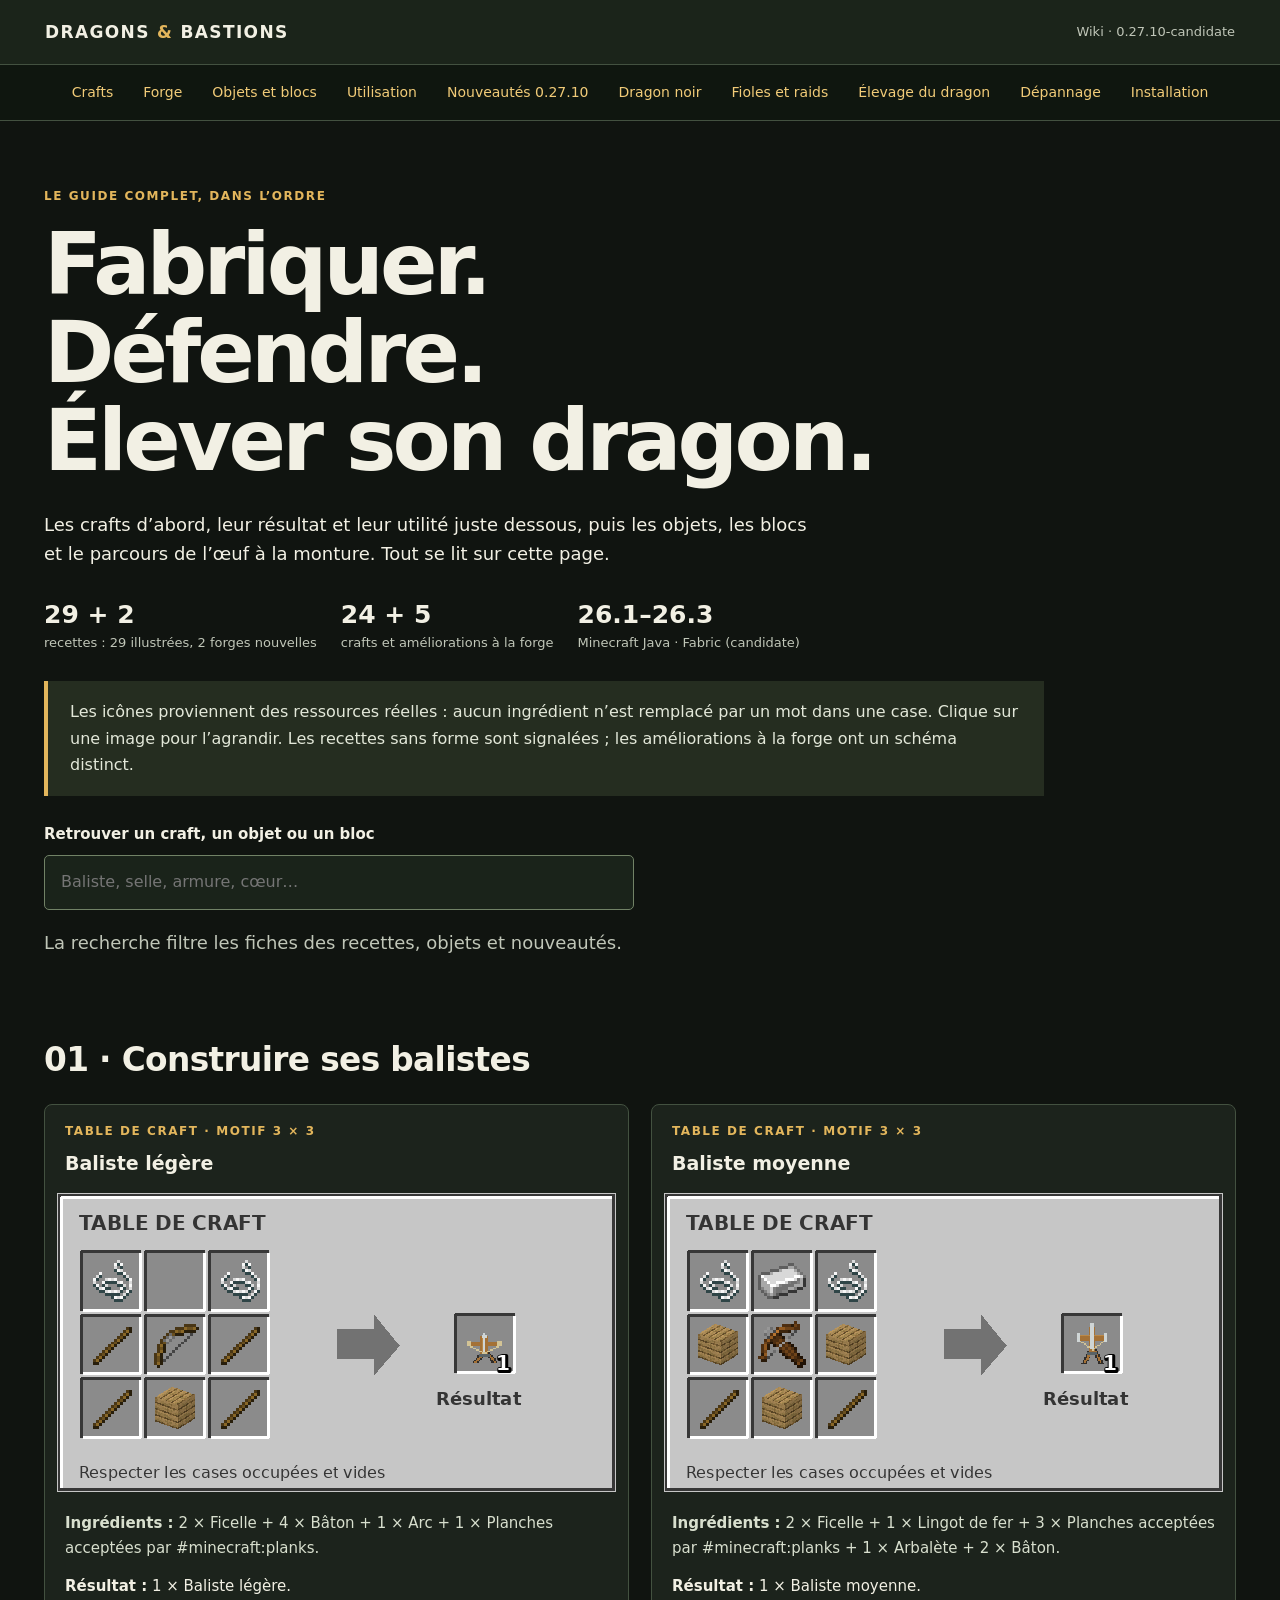
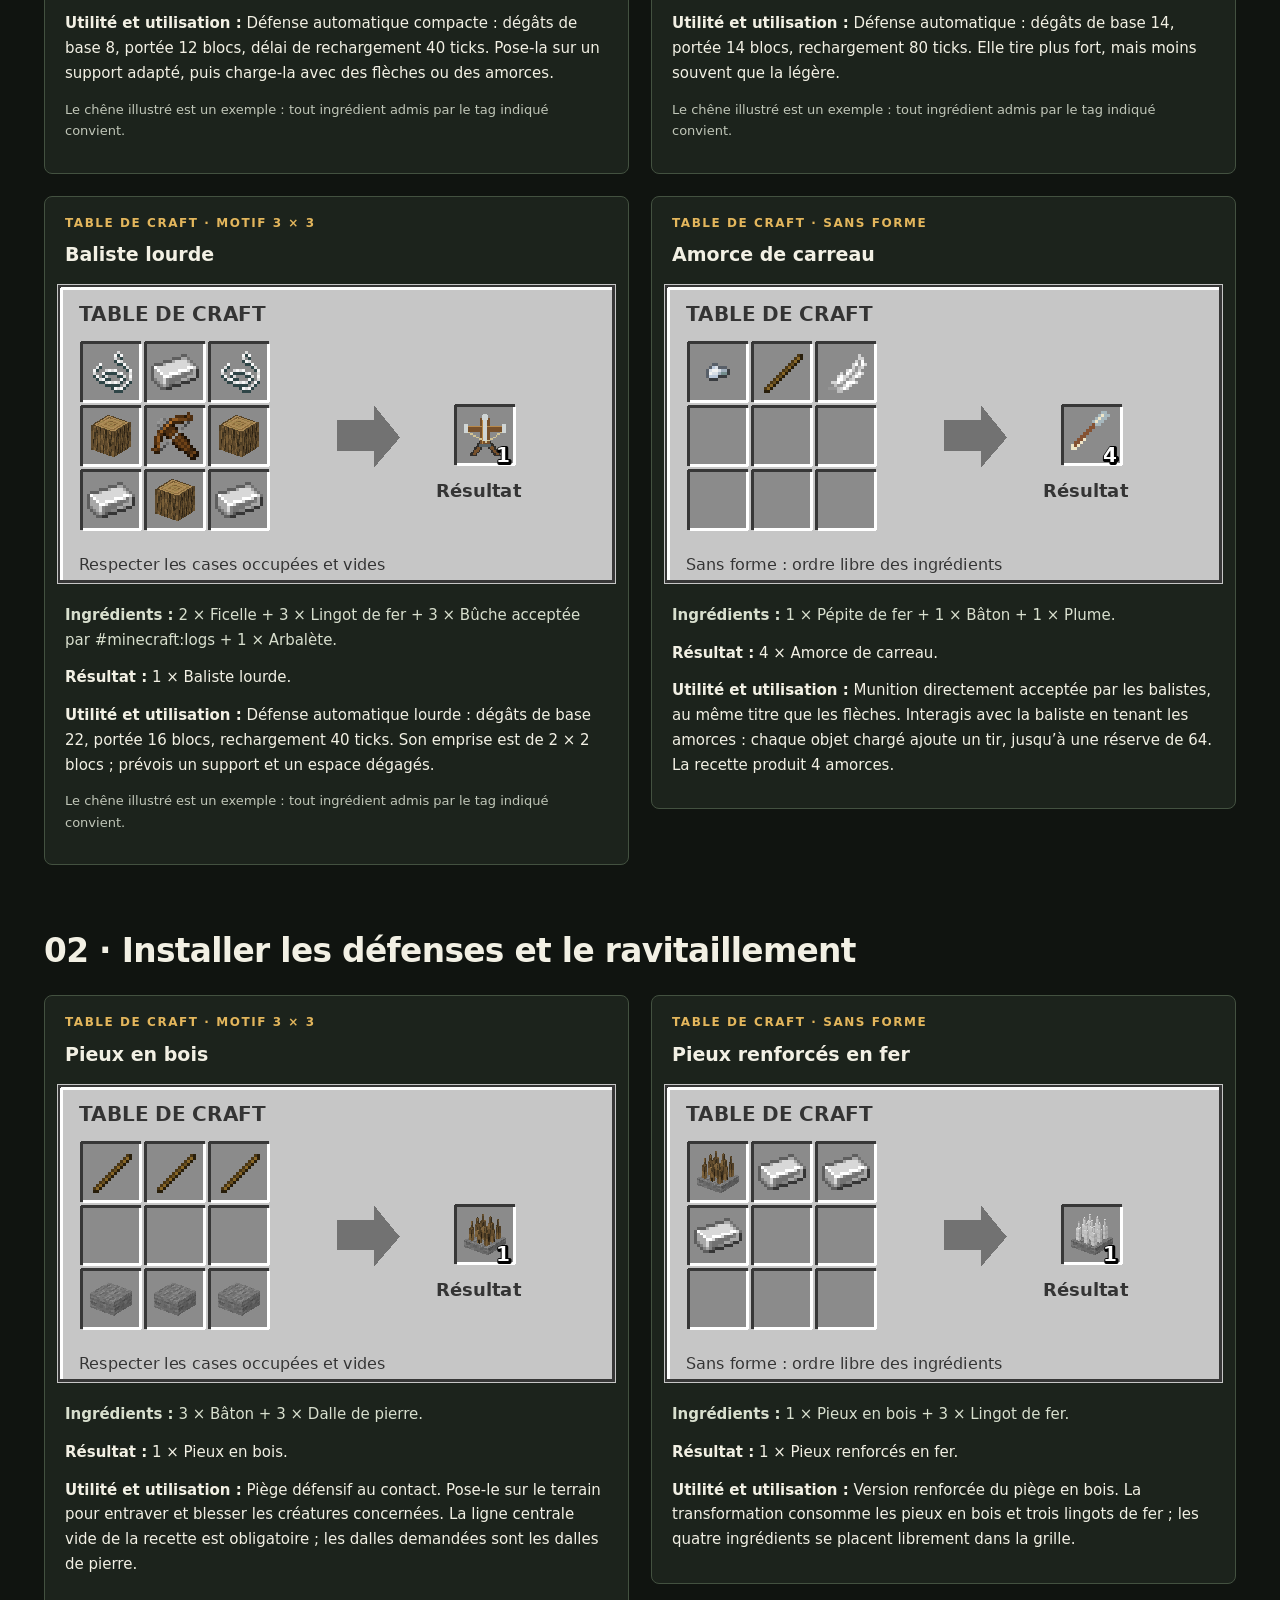
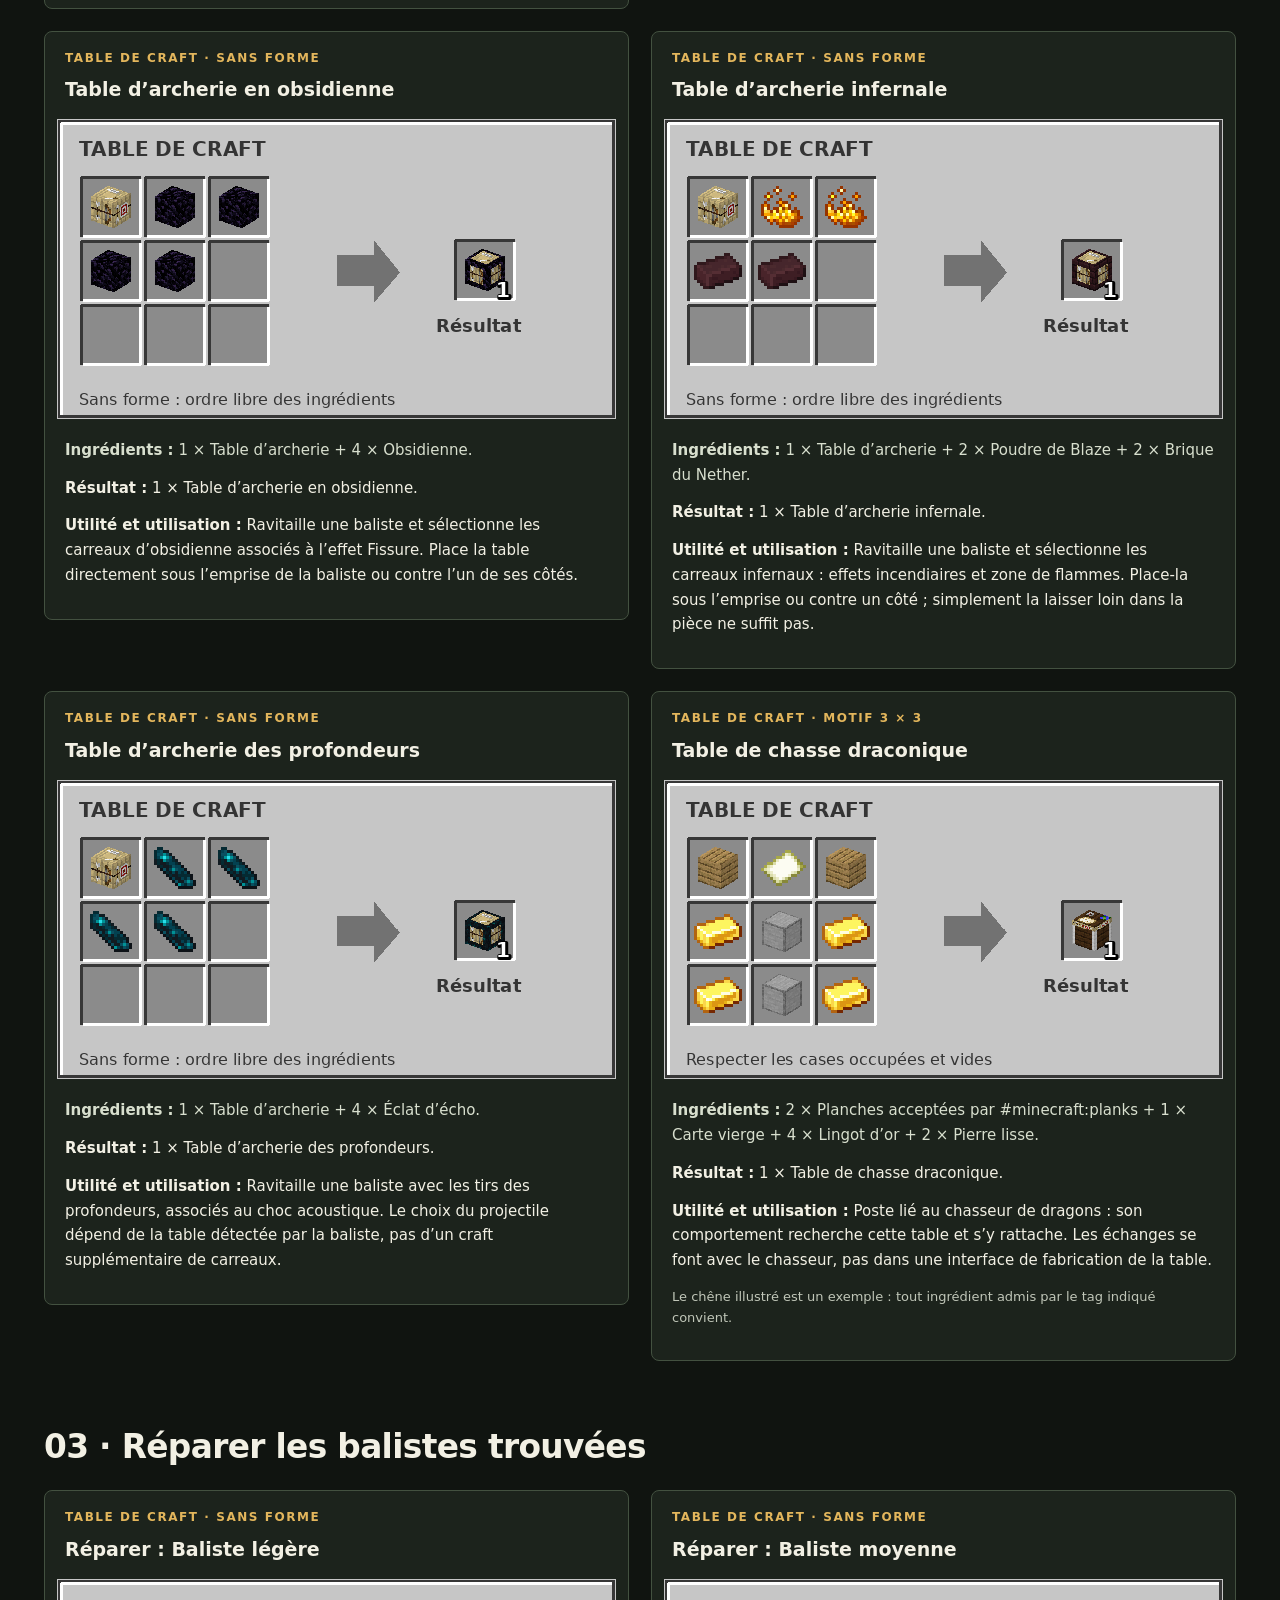
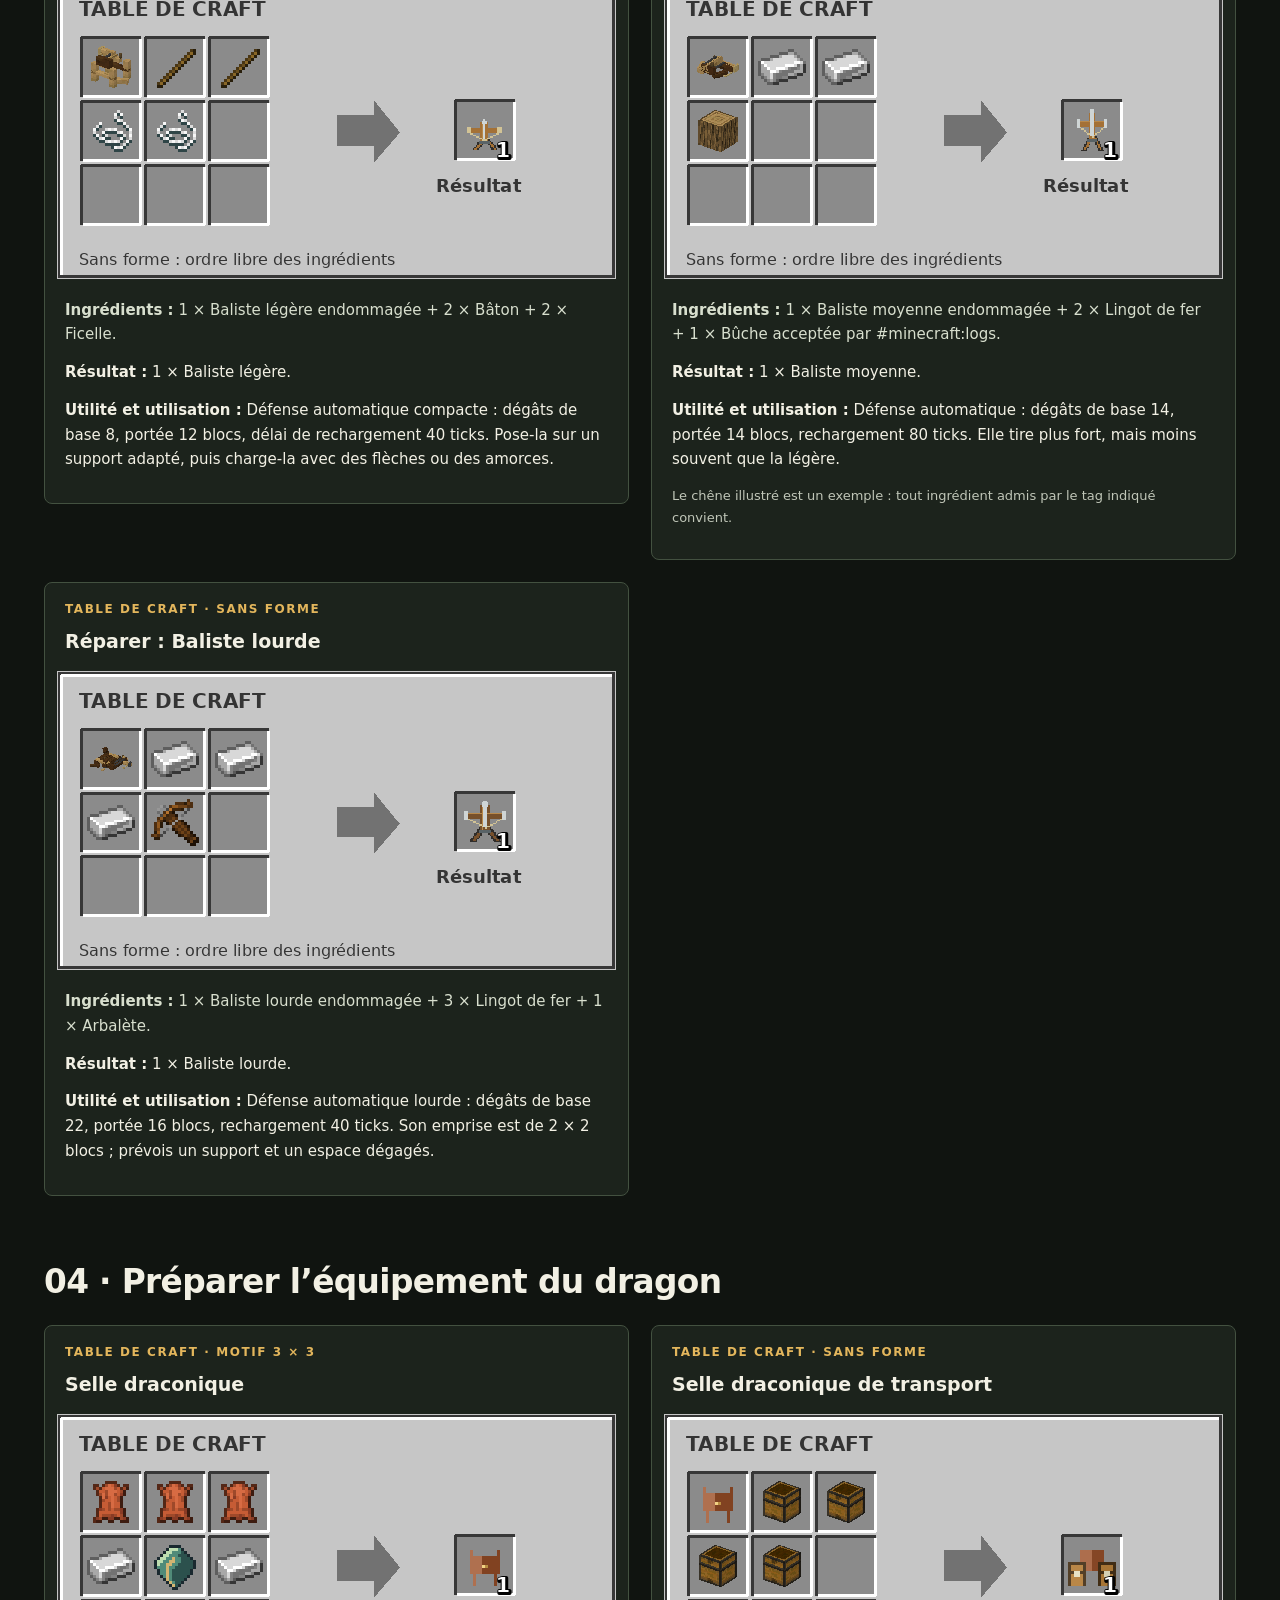
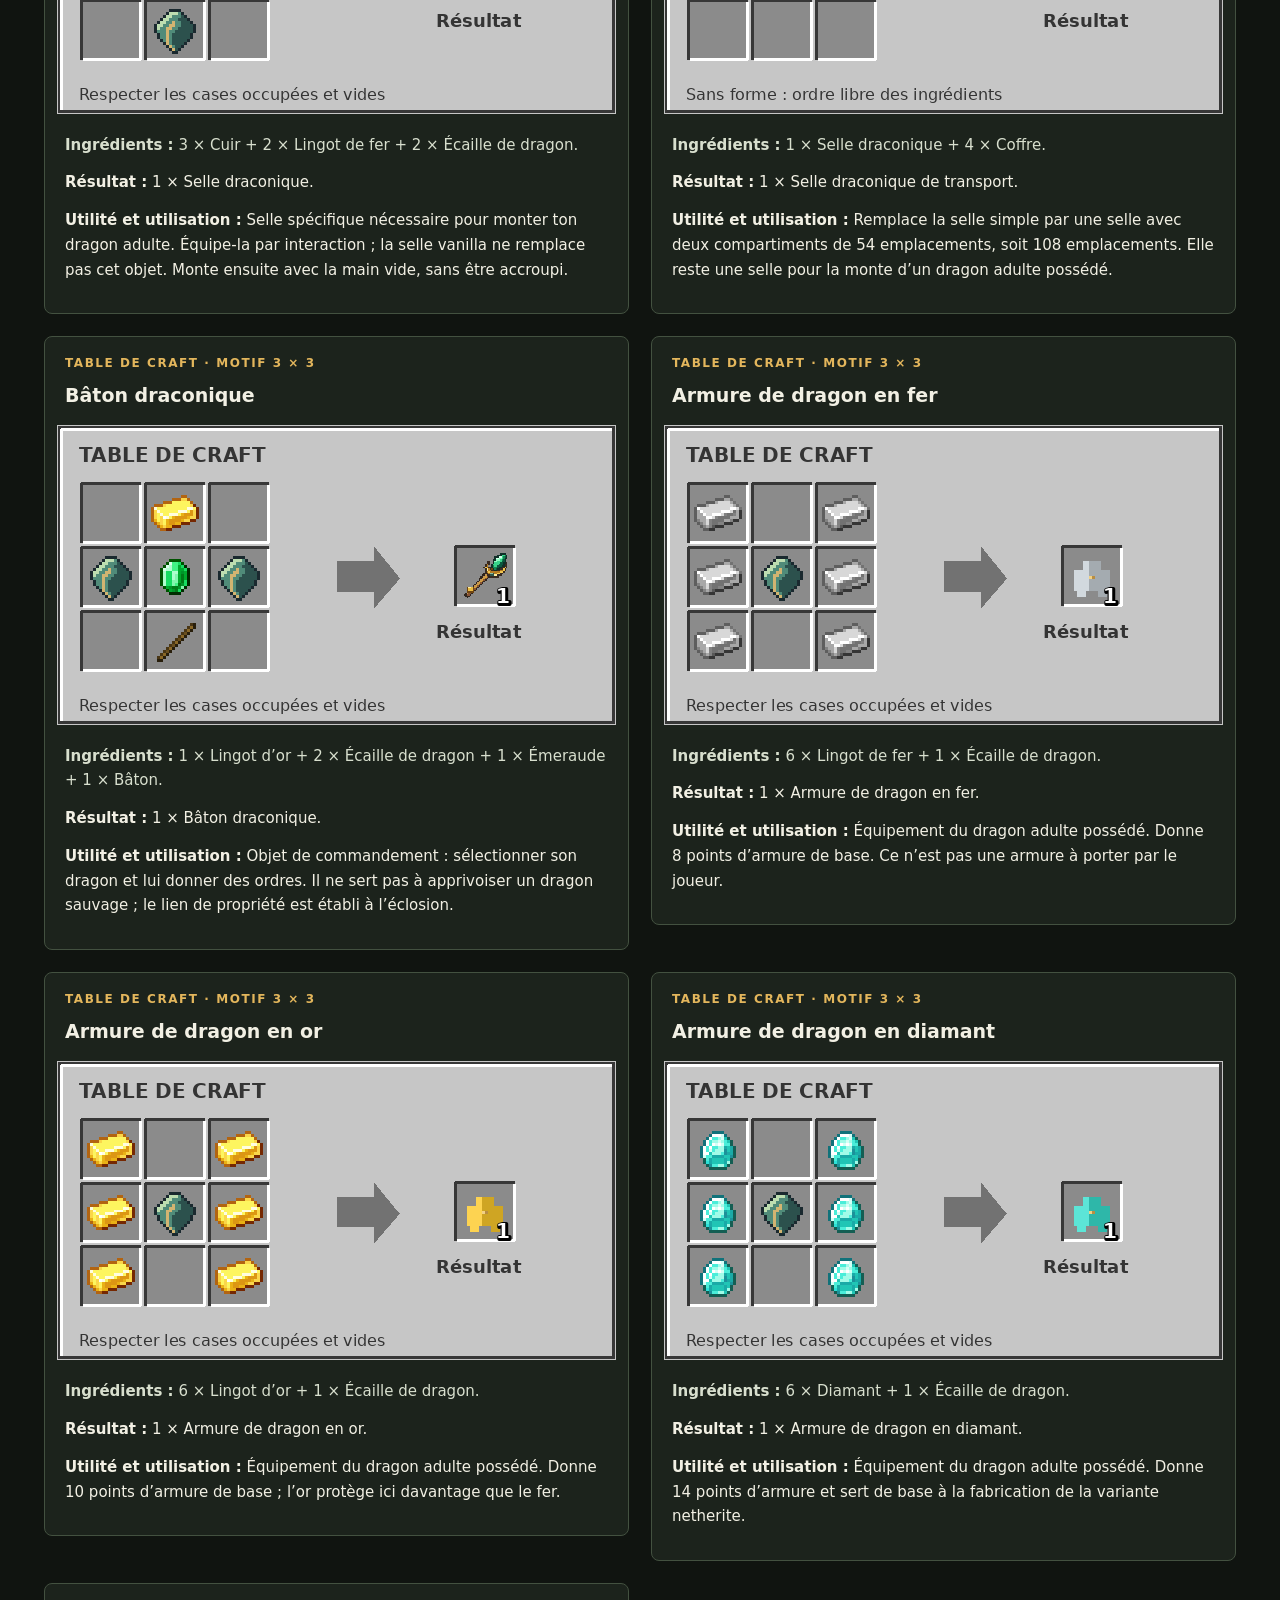
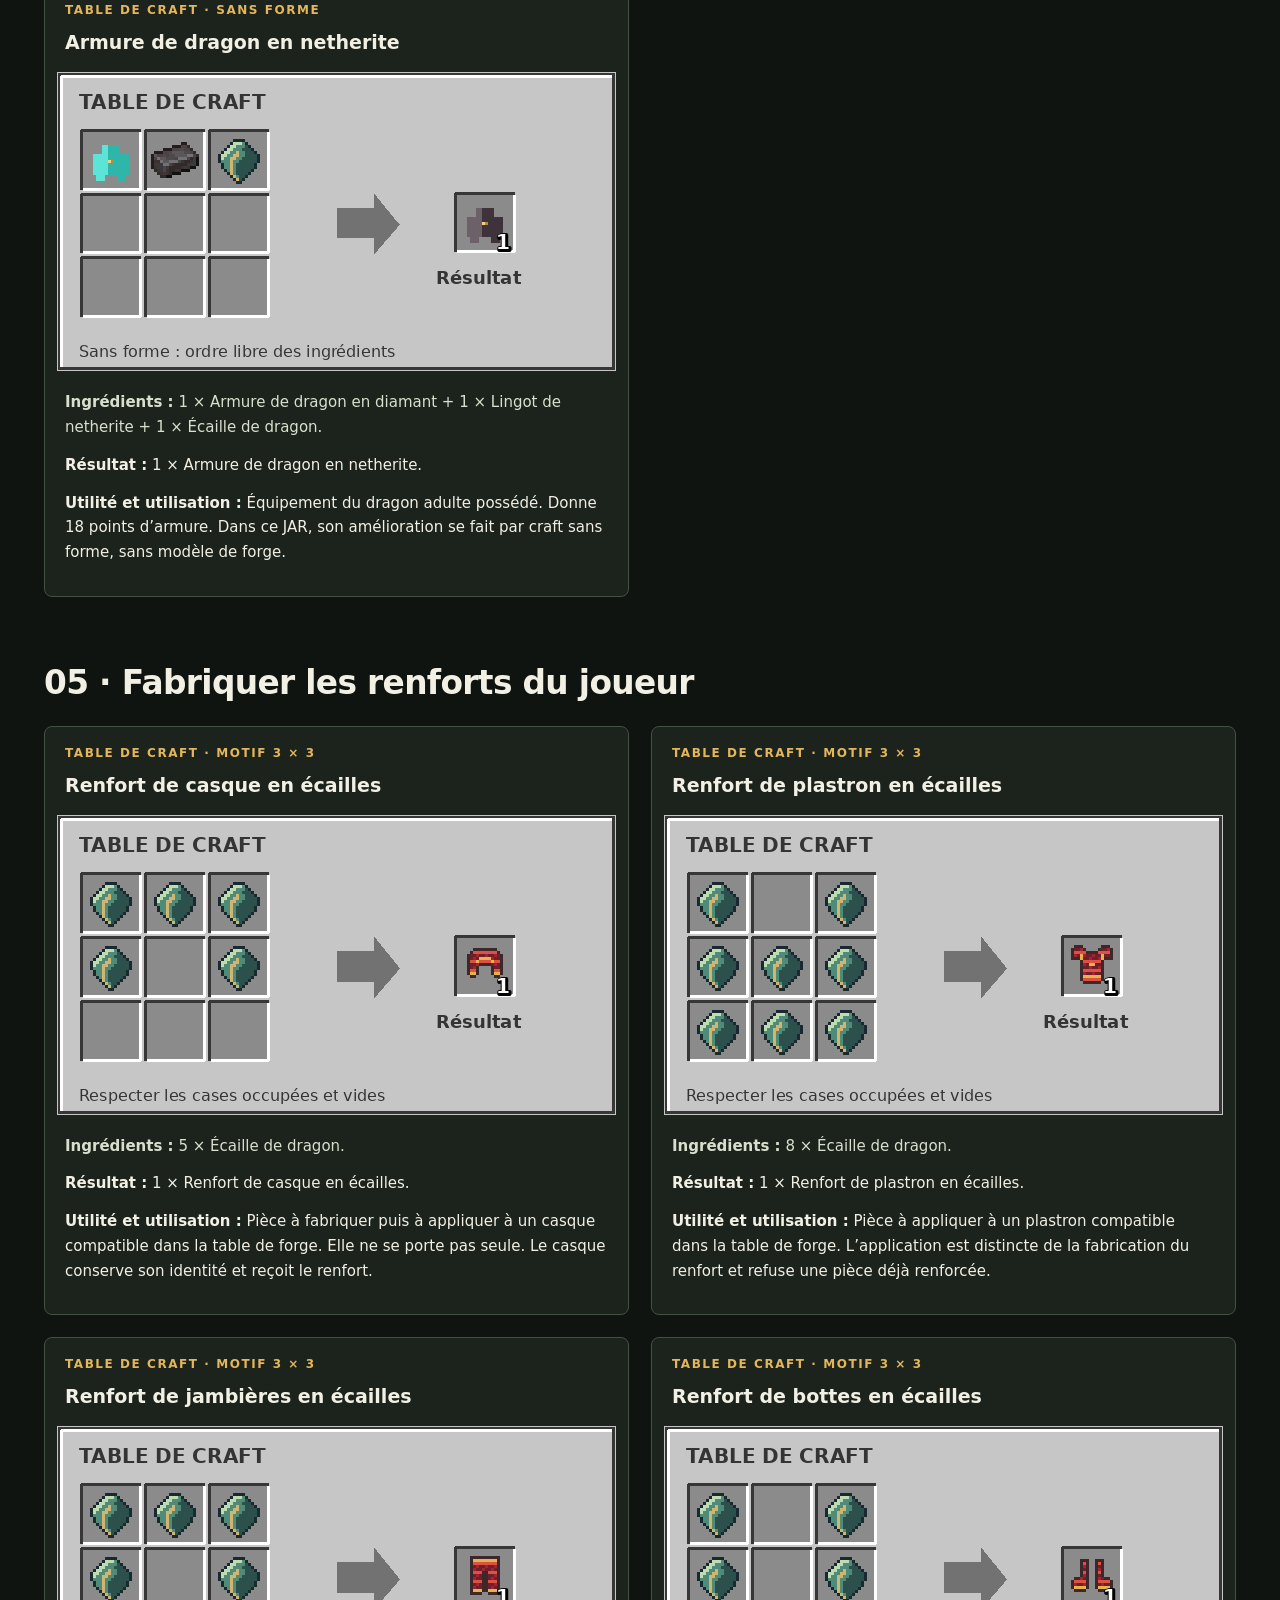
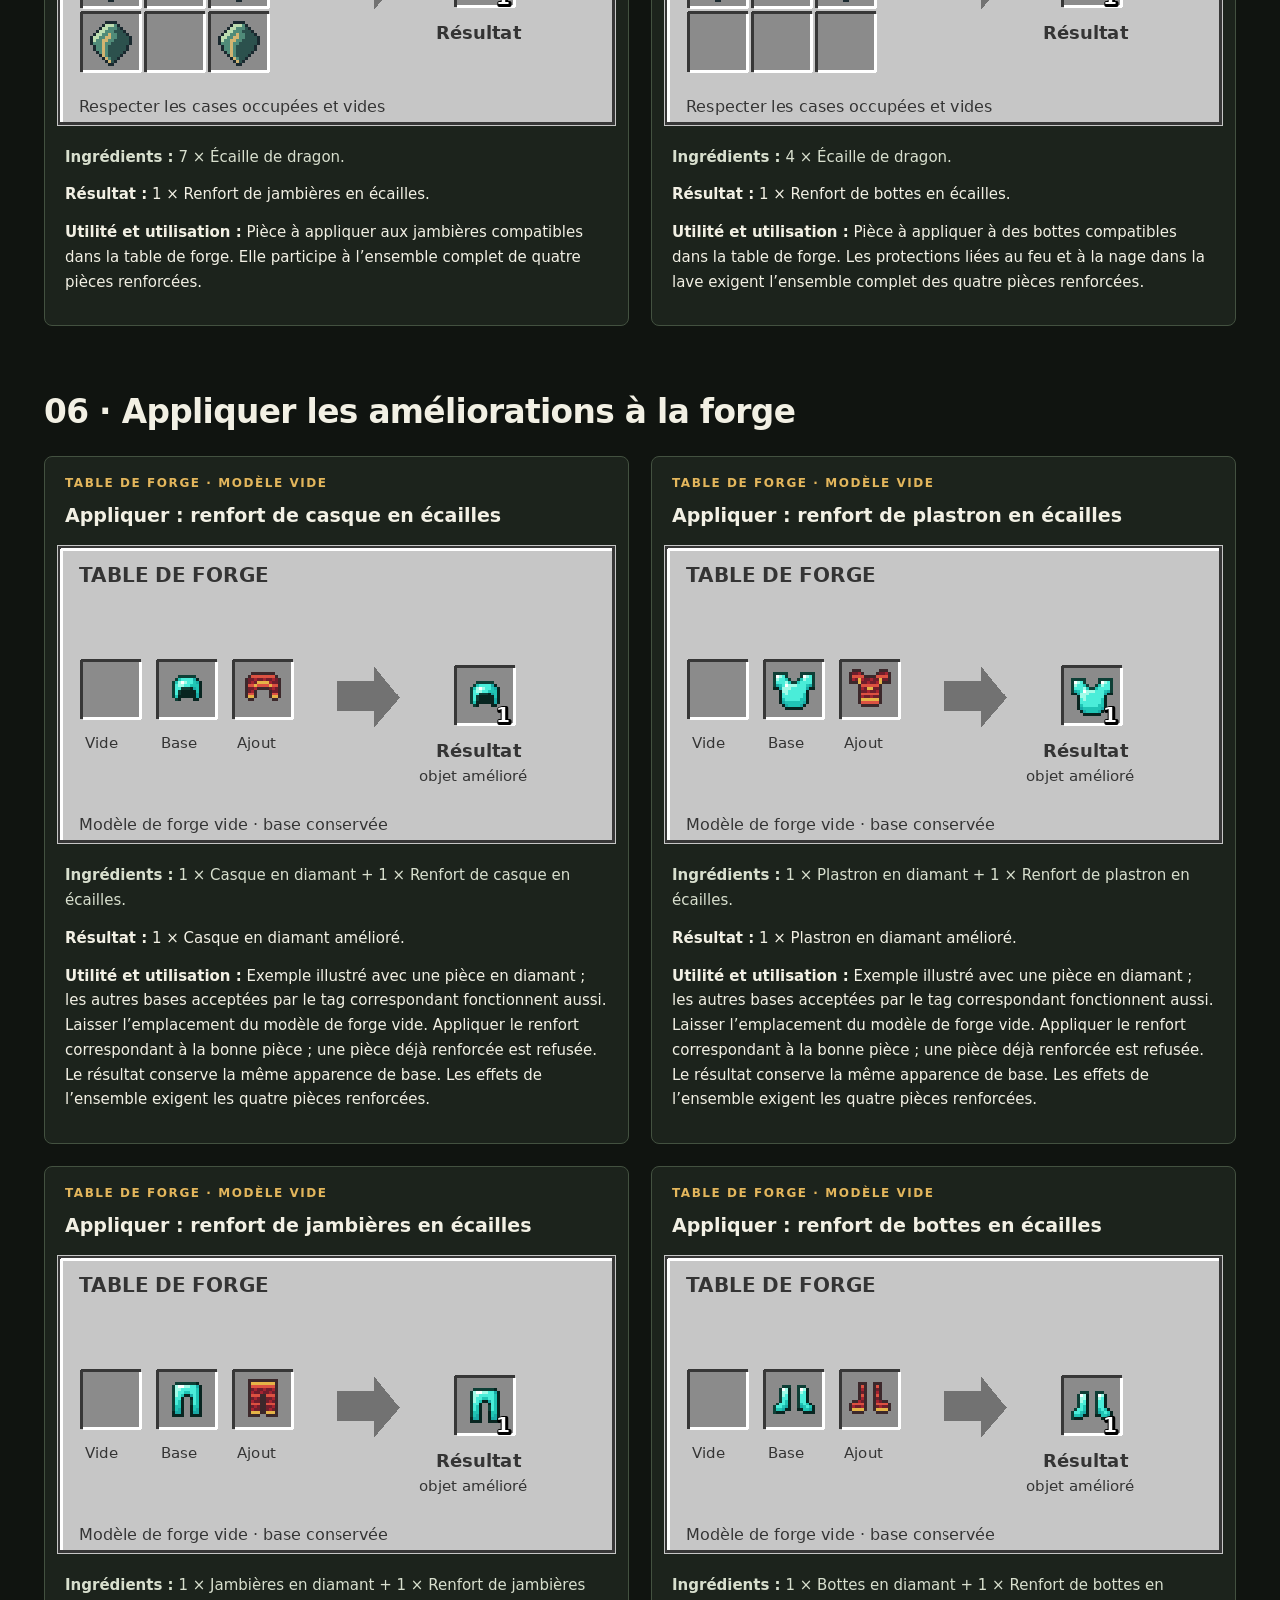
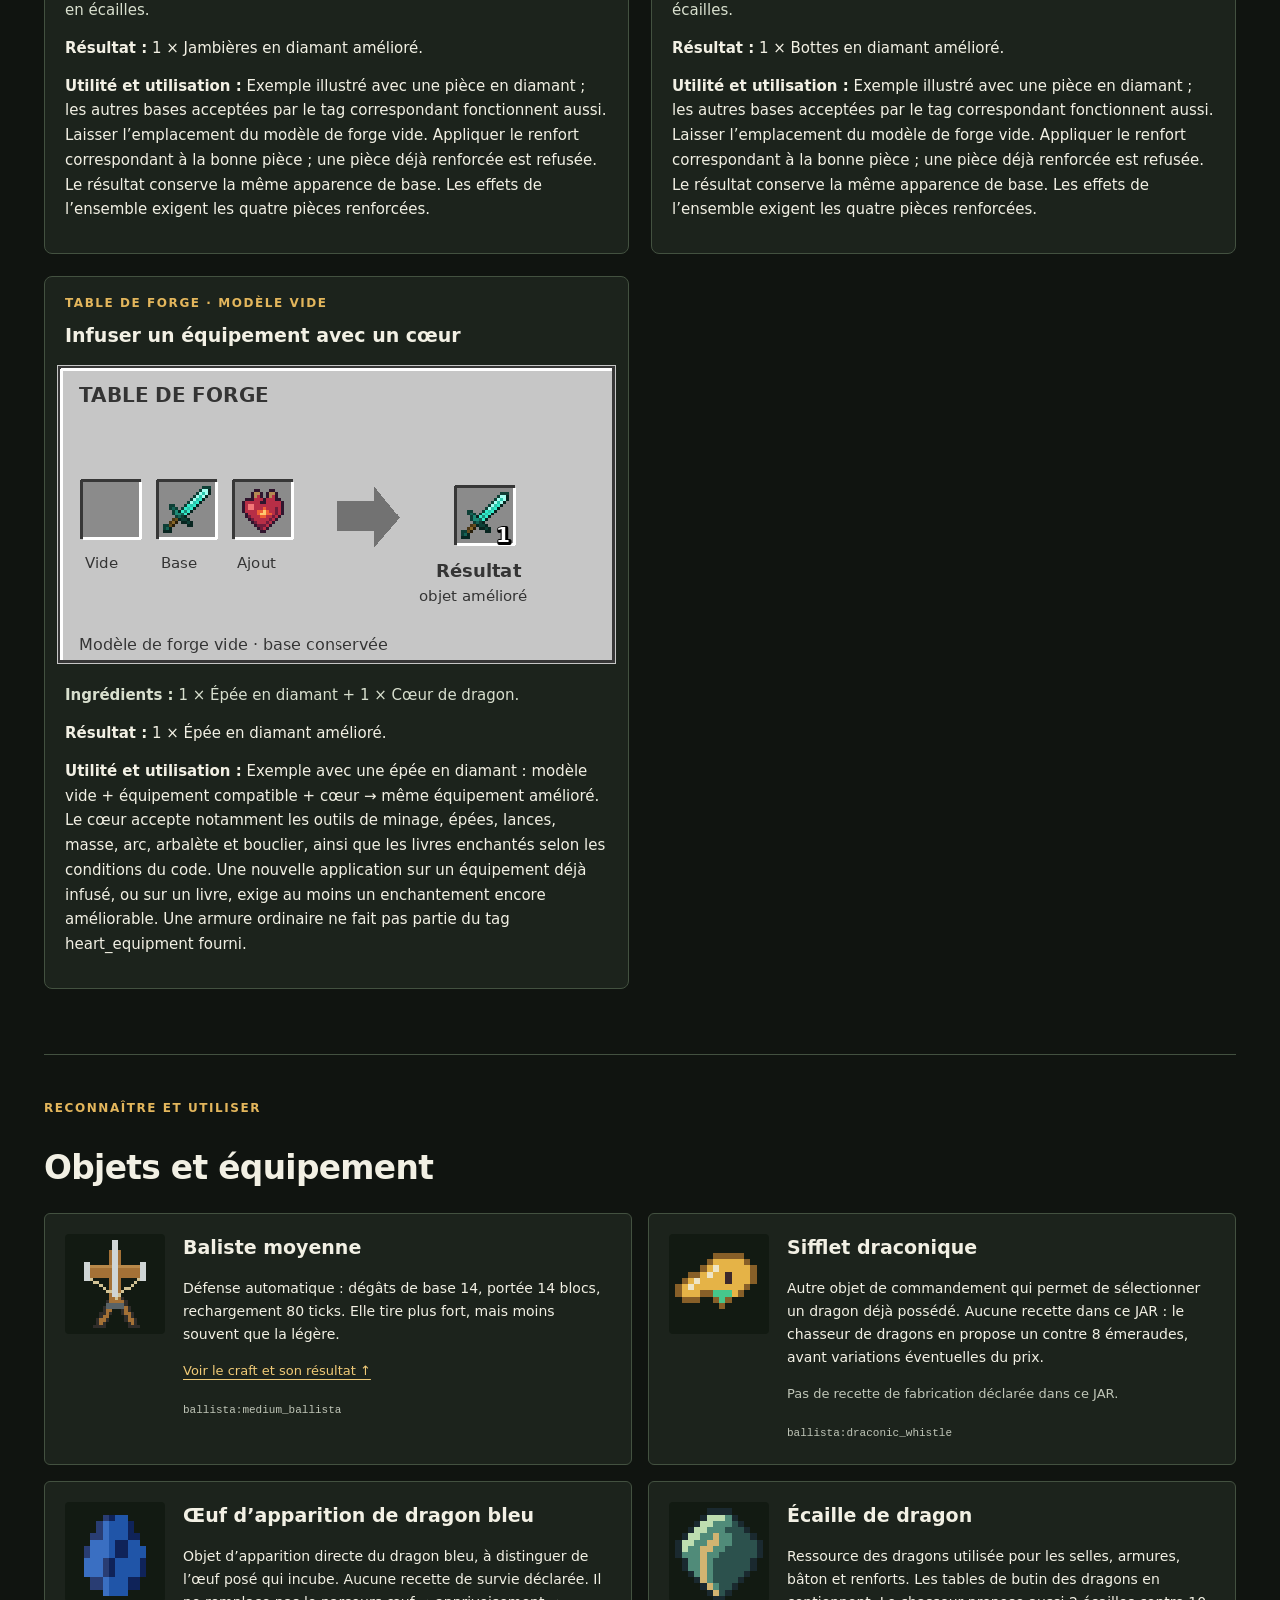
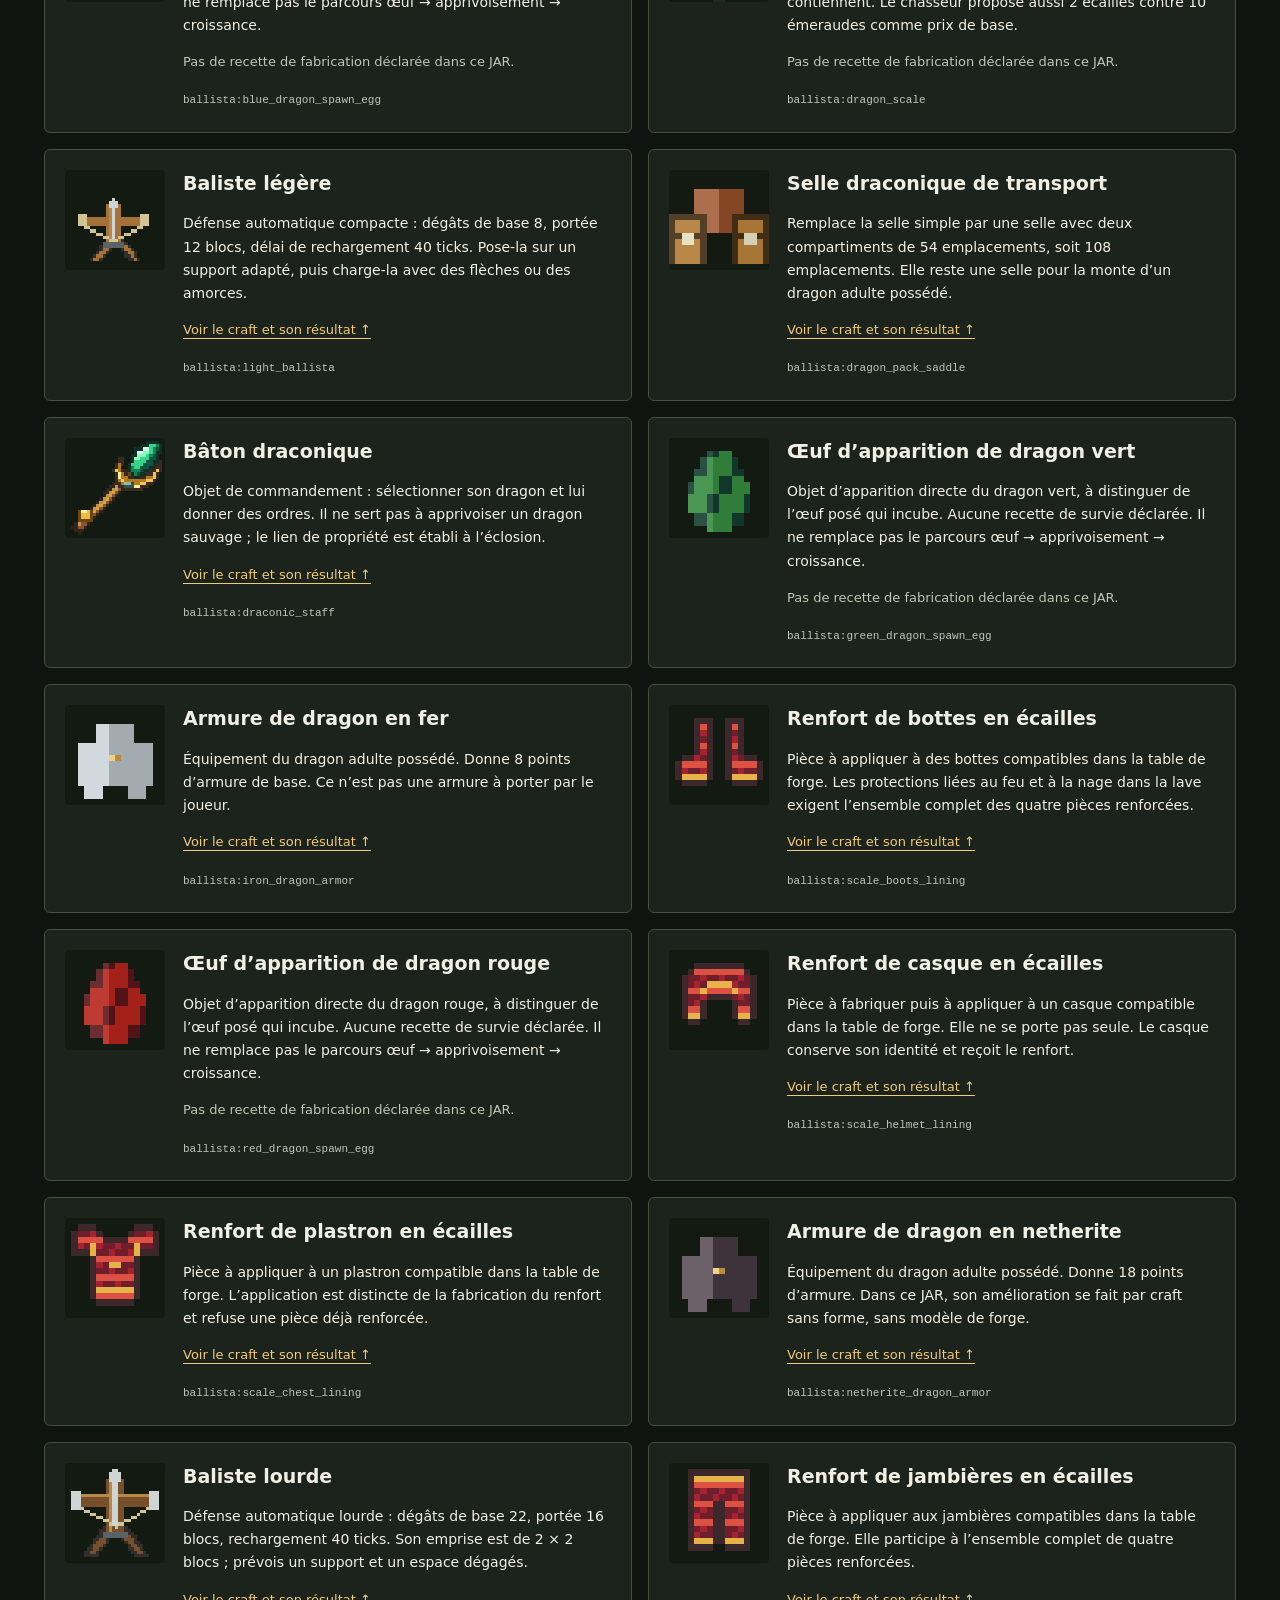
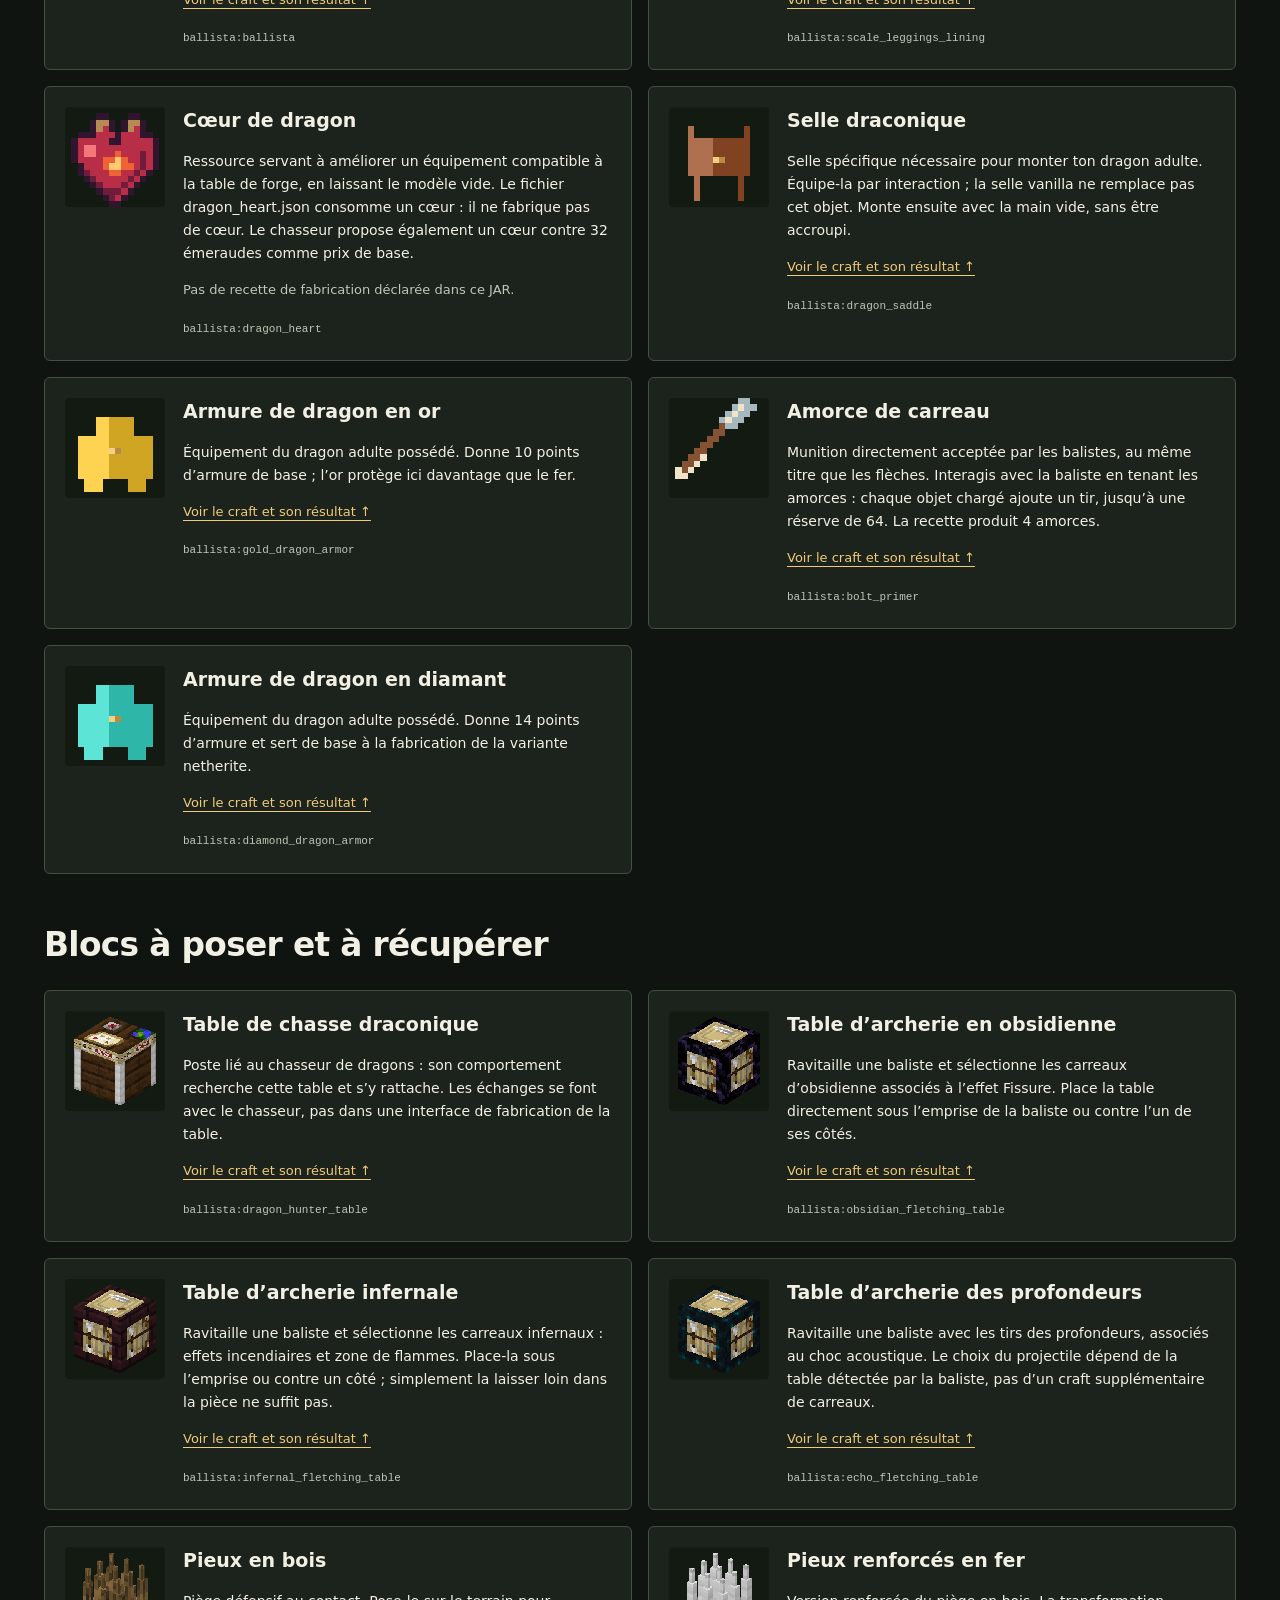
==== commit 3534fe90: "Wiki : actualiser les crafts illustrés et la page unique [skip ci]" ====
--- a/site/index.html
+++ b/site/index.html
@@ -1,4 +1,4 @@
-<!doctype html><html lang="fr"><head><meta charset="utf-8"><meta name="viewport" content="width=device-width,initial-scale=1"><title>Dragons et bastions — Crafts, objets et élevage des dragons</title><meta name="description" content="Tous les crafts illustrés avec ingrédients et résultat, objets et blocs, puis élevage des dragons : archives illustrées 0.27.1 / 0.27.10 et nouveautés 0.27.12 documentées en pages dédiées."><link rel="stylesheet" href="wiki.css"></head><body id="haut"><a class="skip" href="#crafts">Aller au contenu</a><header class="topbar"><a class="brand" href="#haut">DRAGONS <span>&</span> BASTIONS</a><span class="version">Wiki · 0.27.12-candidate</span></header><nav class="toc" aria-label="Sommaire de la page"><a href="maj-0-27-12.html">🆕 Version 0.27.12</a><a href="recettes-0-27-12.html">32 crafts actuels</a><a href="blocs-0-27-12.html">Ossements et nasse</a><a href="#crafts">Crafts</a><a href="#forge-crafts">Forge</a><a href="#catalogue">Objets et blocs</a><a href="#utilisation-balistes">Utilisation</a><a href="#nouveautes">Nouveautés 0.27.10</a><a href="dragon-noir.html">Dragon noir</a><a href="raids-draconiques.html">Fioles et raids</a><a href="#elevage">Élevage du dragon</a><a href="#depannage">Dépannage</a><a href="#installation">Installation</a></nav><main><section class="guide" id="dernier-jar-02712" style="padding:24px;margin:15px auto;border:2px solid #8c7350;border-radius:14px"><h2>🆕 Wiki actualisé — Dragons et Bastions 0.27.12-candidate</h2><p><strong>Nouveau JAR de test analysé :</strong> 5 variantes pour Minecraft Java 26.1 à 26.3, Fabric ; pas de garantie de lancement sans essai en jeu. Quatre dragons, dragon noir avec chasseur illageois monté, cinq fioles de présage draconique, nasse à poissons, tas d'ossements 3D, Savoir I–III, événements nocturnes, <strong>32 recettes</strong>.</p><p><a href="maj-0-27-12.html">📖 Guide actuel 0.27.12</a> · <a href="recettes-0-27-12.html">🛠️ Recettes 32/32</a> · <a href="blocs-0-27-12.html">🦴 Tas d'ossements et nasse</a> · <a href="https://github.com/ldjo86/Dragons-et-bastions/blob/main/ANALYSE_JAR_0_27_12.md">🧪 Audit JAR</a></p><p><small>Les 29 images de fabrication et les règles de 0.27.1/0.27.10 ci-dessous sont conservées à titre historique. Elles ne représentent pas à elles seules toutes les recettes de 0.27.12.</small></p></section><section class="intro" id="crafts"><p class="eyebrow">LE GUIDE COMPLET, DANS L’ORDRE</p><h1>Fabriquer.<br>Défendre.<br>Élever son dragon.</h1><p>Les crafts d’abord, leur résultat et leur utilité juste dessous, puis les objets, les blocs et le parcours de l’œuf à la monture. Tout se lit sur cette page.</p><div class="stats"><span><b>29 + 2</b> recettes de l'archive 0.27.10 (nouvelle version : 32)</span><span><b>24 + 5</b> crafts et améliorations à la forge</span><span><b>26.1–26.3</b> Minecraft Java · Fabric (candidate)</span></div><aside class="notice">Les icônes proviennent des ressources réelles : aucun ingrédient n’est remplacé par un mot dans une case. Clique sur une image pour l’agrandir. Les recettes sans forme sont signalées ; les améliorations à la forge ont un schéma distinct.</aside><label class="search-label" for="recherche">Retrouver un craft, un objet ou un bloc</label><input type="search" id="recherche" placeholder="Baliste, selle, armure, cœur…"><p class="small" id="recherche-info" aria-live="polite">La recherche filtre les fiches des recettes, objets et nouveautés.</p></section><section class="recipe-group" id="balistes-crafts"><h2>01 · Construire ses balistes</h2><div class="recipe-grid"><article class="recipe searchable" id="craft-light_ballista"><p class="kicker">Table de craft · motif 3 × 3</p><h3>Baliste légère</h3><a href="generated/crafts/light_ballista.png" target="_blank" rel="noopener" aria-label="Agrandir : Baliste légère"><img src="generated/crafts/light_ballista.png" alt="Baliste légère. Cases : Ficelle / Case vide / Ficelle / Bâton / Arc / Bâton / Bâton / Planches acceptées par #minecraft:planks / Bâton. Résultat : 1 × Baliste légère." width="560" height="300" loading="lazy"></a><div class="recipe-text"><p class="materials"><b>Ingrédients :</b> 2 × Ficelle + 4 × Bâton + 1 × Arc + 1 × Planches acceptées par #minecraft:planks.</p><p><b>Résultat :</b> 1 × Baliste légère.</p><p><b>Utilité et utilisation :</b> Défense automatique compacte : dégâts de base 8, portée 12 blocs, délai de rechargement 40 ticks. Pose-la sur un support adapté, puis charge-la avec des flèches ou des amorces.</p><p class="small">Le chêne illustré est un exemple : tout ingrédient admis par le tag indiqué convient.</p></div></article><article class="recipe searchable" id="craft-medium_ballista"><p class="kicker">Table de craft · motif 3 × 3</p><h3>Baliste moyenne</h3><a href="generated/crafts/medium_ballista.png" target="_blank" rel="noopener" aria-label="Agrandir : Baliste moyenne"><img src="generated/crafts/medium_ballista.png" alt="Baliste moyenne. Cases : Ficelle / Lingot de fer / Ficelle / Planches acceptées par #minecraft:planks / Arbalète / Planches acceptées par #minecraft:planks / Bâton / Planches acceptées par #minecraft:planks / Bâton. Résultat : 1 × Baliste moyenne." width="560" height="300" loading="lazy"></a><div class="recipe-text"><p class="materials"><b>Ingrédients :</b> 2 × Ficelle + 1 × Lingot de fer + 3 × Planches acceptées par #minecraft:planks + 1 × Arbalète + 2 × Bâton.</p><p><b>Résultat :</b> 1 × Baliste moyenne.</p><p><b>Utilité et utilisation :</b> Défense automatique : dégâts de base 14, portée 14 blocs, rechargement 80 ticks. Elle tire plus fort, mais moins souvent que la légère.</p><p class="small">Le chêne illustré est un exemple : tout ingrédient admis par le tag indiqué convient.</p></div></article><article class="recipe searchable" id="craft-ballista"><p class="kicker">Table de craft · motif 3 × 3</p><h3>Baliste lourde</h3><a href="generated/crafts/ballista.png" target="_blank" rel="noopener" aria-label="Agrandir : Baliste lourde"><img src="generated/crafts/ballista.png" alt="Baliste lourde. Cases : Ficelle / Lingot de fer / Ficelle / Bûche acceptée par #minecraft:logs / Arbalète / Bûche acceptée par #minecraft:logs / Lingot de fer / Bûche acceptée par #minecraft:logs / Lingot de fer. Résultat : 1 × Baliste lourde." width="560" height="300" loading="lazy"></a><div class="recipe-text"><p class="materials"><b>Ingrédients :</b> 2 × Ficelle + 3 × Lingot de fer + 3 × Bûche acceptée par #minecraft:logs + 1 × Arbalète.</p><p><b>Résultat :</b> 1 × Baliste lourde.</p><p><b>Utilité et utilisation :</b> Défense automatique lourde : dégâts de base 22, portée 16 blocs, rechargement 40 ticks. Son emprise est de 2 × 2 blocs ; prévois un support et un espace dégagés.</p><p class="small">Le chêne illustré est un exemple : tout ingrédient admis par le tag indiqué convient.</p></div></article><article class="recipe searchable" id="craft-bolt_primer"><p class="kicker">Table de craft · sans forme</p><h3>Amorce de carreau</h3><a href="generated/crafts/bolt_primer.png" target="_blank" rel="noopener" aria-label="Agrandir : Amorce de carreau"><img src="generated/crafts/bolt_primer.png" alt="Amorce de carreau. Cases : Pépite de fer / Bâton / Plume / Case vide / Case vide / Case vide / Case vide / Case vide / Case vide. Résultat : 4 × Amorce de carreau." width="560" height="300" loading="lazy"></a><div class="recipe-text"><p class="materials"><b>Ingrédients :</b> 1 × Pépite de fer + 1 × Bâton + 1 × Plume.</p><p><b>Résultat :</b> 4 × Amorce de carreau.</p><p><b>Utilité et utilisation :</b> Munition directement acceptée par les balistes, au même titre que les flèches. Interagis avec la baliste en tenant les amorces : chaque objet chargé ajoute un tir, jusqu’à une réserve de 64. La recette produit 4 amorces.</p></div></article></div></section><section class="recipe-group" id="defenses-crafts"><h2>02 · Installer les défenses et le ravitaillement</h2><div class="recipe-grid"><article class="recipe searchable" id="craft-wooden_spikes"><p class="kicker">Table de craft · motif 3 × 3</p><h3>Pieux en bois</h3><a href="generated/crafts/wooden_spikes.png" target="_blank" rel="noopener" aria-label="Agrandir : Pieux en bois"><img src="generated/crafts/wooden_spikes.png" alt="Pieux en bois. Cases : Bâton / Bâton / Bâton / Case vide / Case vide / Case vide / Dalle de pierre / Dalle de pierre / Dalle de pierre. Résultat : 1 × Pieux en bois." width="560" height="300" loading="lazy"></a><div class="recipe-text"><p class="materials"><b>Ingrédients :</b> 3 × Bâton + 3 × Dalle de pierre.</p><p><b>Résultat :</b> 1 × Pieux en bois.</p><p><b>Utilité et utilisation :</b> Piège défensif au contact. Pose-le sur le terrain pour entraver et blesser les créatures concernées. La ligne centrale vide de la recette est obligatoire ; les dalles demandées sont les dalles de pierre.</p></div></article><article class="recipe searchable" id="craft-iron_spikes"><p class="kicker">Table de craft · sans forme</p><h3>Pieux renforcés en fer</h3><a href="generated/crafts/iron_spikes.png" target="_blank" rel="noopener" aria-label="Agrandir : Pieux renforcés en fer"><img src="generated/crafts/iron_spikes.png" alt="Pieux renforcés en fer. Cases : Pieux en bois / Lingot de fer / Lingot de fer / Lingot de fer / Case vide / Case vide / Case vide / Case vide / Case vide. Résultat : 1 × Pieux renforcés en fer." width="560" height="300" loading="lazy"></a><div class="recipe-text"><p class="materials"><b>Ingrédients :</b> 1 × Pieux en bois + 3 × Lingot de fer.</p><p><b>Résultat :</b> 1 × Pieux renforcés en fer.</p><p><b>Utilité et utilisation :</b> Version renforcée du piège en bois. La transformation consomme les pieux en bois et trois lingots de fer ; les quatre ingrédients se placent librement dans la grille.</p></div></article><article class="recipe searchable" id="craft-obsidian_fletching_table"><p class="kicker">Table de craft · sans forme</p><h3>Table d’archerie en obsidienne</h3><a href="generated/crafts/obsidian_fletching_table.png" target="_blank" rel="noopener" aria-label="Agrandir : Table d’archerie en obsidienne"><img src="generated/crafts/obsidian_fletching_table.png" alt="Table d’archerie en obsidienne. Cases : Table d’archerie / Obsidienne / Obsidienne / Obsidienne / Obsidienne / Case vide / Case vide / Case vide / Case vide. Résultat : 1 × Table d’archerie en obsidienne." width="560" height="300" loading="lazy"></a><div class="recipe-text"><p class="materials"><b>Ingrédients :</b> 1 × Table d’archerie + 4 × Obsidienne.</p><p><b>Résultat :</b> 1 × Table d’archerie en obsidienne.</p><p><b>Utilité et utilisation :</b> Ravitaille une baliste et sélectionne les carreaux d’obsidienne associés à l’effet Fissure. Place la table directement sous l’emprise de la baliste ou contre l’un de ses côtés.</p></div></article><article class="recipe searchable" id="craft-infernal_fletching_table"><p class="kicker">Table de craft · sans forme</p><h3>Table d’archerie infernale</h3><a href="generated/crafts/infernal_fletching_table.png" target="_blank" rel="noopener" aria-label="Agrandir : Table d’archerie infernale"><img src="generated/crafts/infernal_fletching_table.png" alt="Table d’archerie infernale. Cases : Table d’archerie / Poudre de Blaze / Poudre de Blaze / Brique du Nether / Brique du Nether / Case vide / Case vide / Case vide / Case vide. Résultat : 1 × Table d’archerie infernale." width="560" height="300" loading="lazy"></a><div class="recipe-text"><p class="materials"><b>Ingrédients :</b> 1 × Table d’archerie + 2 × Poudre de Blaze + 2 × Brique du Nether.</p><p><b>Résultat :</b> 1 × Table d’archerie infernale.</p><p><b>Utilité et utilisation :</b> Ravitaille une baliste et sélectionne les carreaux infernaux : effets incendiaires et zone de flammes. Place-la sous l’emprise ou contre un côté ; simplement la laisser loin dans la pièce ne suffit pas.</p></div></article><article class="recipe searchable" id="craft-echo_fletching_table"><p class="kicker">Table de craft · sans forme</p><h3>Table d’archerie des profondeurs</h3><a href="generated/crafts/echo_fletching_table.png" target="_blank" rel="noopener" aria-label="Agrandir : Table d’archerie des profondeurs"><img src="generated/crafts/echo_fletching_table.png" alt="Table d’archerie des profondeurs. Cases : Table d’archerie / Éclat d’écho / Éclat d’écho / Éclat d’écho / Éclat d’écho / Case vide / Case vide / Case vide / Case vide. Résultat : 1 × Table d’archerie des profondeurs." width="560" height="300" loading="lazy"></a><div class="recipe-text"><p class="materials"><b>Ingrédients :</b> 1 × Table d’archerie + 4 × Éclat d’écho.</p><p><b>Résultat :</b> 1 × Table d’archerie des profondeurs.</p><p><b>Utilité et utilisation :</b> Ravitaille une baliste avec les tirs des profondeurs, associés au choc acoustique. Le choix du projectile dépend de la table détectée par la baliste, pas d’un craft supplémentaire de carreaux.</p></div></article><article class="recipe searchable" id="craft-dragon_hunter_table"><p class="kicker">Table de craft · motif 3 × 3</p><h3>Table de chasse draconique</h3><a href="generated/crafts/dragon_hunter_table.png" target="_blank" rel="noopener" aria-label="Agrandir : Table de chasse draconique"><img src="generated/crafts/dragon_hunter_table.png" alt="Table de chasse draconique. Cases : Planches acceptées par #minecraft:planks / Carte vierge / Planches acceptées par #minecraft:planks / Lingot d’or / Pierre lisse / Lingot d’or / Lingot d’or / Pierre lisse / Lingot d’or. Résultat : 1 × Table de chasse draconique." width="560" height="300" loading="lazy"></a><div class="recipe-text"><p class="materials"><b>Ingrédients :</b> 2 × Planches acceptées par #minecraft:planks + 1 × Carte vierge + 4 × Lingot d’or + 2 × Pierre lisse.</p><p><b>Résultat :</b> 1 × Table de chasse draconique.</p><p><b>Utilité et utilisation :</b> Poste lié au chasseur de dragons : son comportement recherche cette table et s’y rattache. Les échanges se font avec le chasseur, pas dans une interface de fabrication de la table.</p><p class="small">Le chêne illustré est un exemple : tout ingrédient admis par le tag indiqué convient.</p></div></article></div></section><section class="recipe-group" id="reparations-crafts"><h2>03 · Réparer les balistes trouvées</h2><div class="recipe-grid"><article class="recipe searchable" id="craft-repair_light_ballista"><p class="kicker">Table de craft · sans forme</p><h3>Réparer : Baliste légère</h3><a href="generated/crafts/repair_light_ballista.png" target="_blank" rel="noopener" aria-label="Agrandir : Réparer : Baliste légère"><img src="generated/crafts/repair_light_ballista.png" alt="Réparer : Baliste légère. Cases : Baliste légère endommagée / Bâton / Bâton / Ficelle / Ficelle / Case vide / Case vide / Case vide / Case vide. Résultat : 1 × Baliste légère." width="560" height="300" loading="lazy"></a><div class="recipe-text"><p class="materials"><b>Ingrédients :</b> 1 × Baliste légère endommagée + 2 × Bâton + 2 × Ficelle.</p><p><b>Résultat :</b> 1 × Baliste légère.</p><p><b>Utilité et utilisation :</b> Défense automatique compacte : dégâts de base 8, portée 12 blocs, délai de rechargement 40 ticks. Pose-la sur un support adapté, puis charge-la avec des flèches ou des amorces.</p></div></article><article class="recipe searchable" id="craft-repair_medium_ballista"><p class="kicker">Table de craft · sans forme</p><h3>Réparer : Baliste moyenne</h3><a href="generated/crafts/repair_medium_ballista.png" target="_blank" rel="noopener" aria-label="Agrandir : Réparer : Baliste moyenne"><img src="generated/crafts/repair_medium_ballista.png" alt="Réparer : Baliste moyenne. Cases : Baliste moyenne endommagée / Lingot de fer / Lingot de fer / Bûche acceptée par #minecraft:logs / Case vide / Case vide / Case vide / Case vide / Case vide. Résultat : 1 × Baliste moyenne." width="560" height="300" loading="lazy"></a><div class="recipe-text"><p class="materials"><b>Ingrédients :</b> 1 × Baliste moyenne endommagée + 2 × Lingot de fer + 1 × Bûche acceptée par #minecraft:logs.</p><p><b>Résultat :</b> 1 × Baliste moyenne.</p><p><b>Utilité et utilisation :</b> Défense automatique : dégâts de base 14, portée 14 blocs, rechargement 80 ticks. Elle tire plus fort, mais moins souvent que la légère.</p><p class="small">Le chêne illustré est un exemple : tout ingrédient admis par le tag indiqué convient.</p></div></article><article class="recipe searchable" id="craft-repair_heavy_ballista"><p class="kicker">Table de craft · sans forme</p><h3>Réparer : Baliste lourde</h3><a href="generated/crafts/repair_heavy_ballista.png" target="_blank" rel="noopener" aria-label="Agrandir : Réparer : Baliste lourde"><img src="generated/crafts/repair_heavy_ballista.png" alt="Réparer : Baliste lourde. Cases : Baliste lourde endommagée / Lingot de fer / Lingot de fer / Lingot de fer / Arbalète / Case vide / Case vide / Case vide / Case vide. Résultat : 1 × Baliste lourde." width="560" height="300" loading="lazy"></a><div class="recipe-text"><p class="materials"><b>Ingrédients :</b> 1 × Baliste lourde endommagée + 3 × Lingot de fer + 1 × Arbalète.</p><p><b>Résultat :</b> 1 × Baliste lourde.</p><p><b>Utilité et utilisation :</b> Défense automatique lourde : dégâts de base 22, portée 16 blocs, rechargement 40 ticks. Son emprise est de 2 × 2 blocs ; prévois un support et un espace dégagés.</p></div></article></div></section><section class="recipe-group" id="equipements-crafts"><h2>04 · Préparer l’équipement du dragon</h2><div class="recipe-grid"><article class="recipe searchable" id="craft-dragon_saddle"><p class="kicker">Table de craft · motif 3 × 3</p><h3>Selle draconique</h3><a href="generated/crafts/dragon_saddle.png" target="_blank" rel="noopener" aria-label="Agrandir : Selle draconique"><img src="generated/crafts/dragon_saddle.png" alt="Selle draconique. Cases : Cuir / Cuir / Cuir / Lingot de fer / Écaille de dragon / Lingot de fer / Case vide / Écaille de dragon / Case vide. Résultat : 1 × Selle draconique." width="560" height="300" loading="lazy"></a><div class="recipe-text"><p class="materials"><b>Ingrédients :</b> 3 × Cuir + 2 × Lingot de fer + 2 × Écaille de dragon.</p><p><b>Résultat :</b> 1 × Selle draconique.</p><p><b>Utilité et utilisation :</b> Selle spécifique nécessaire pour monter ton dragon adulte. Équipe-la par interaction ; la selle vanilla ne remplace pas cet objet. Monte ensuite avec la main vide, sans être accroupi.</p></div></article><article class="recipe searchable" id="craft-dragon_pack_saddle"><p class="kicker">Table de craft · sans forme</p><h3>Selle draconique de transport</h3><a href="generated/crafts/dragon_pack_saddle.png" target="_blank" rel="noopener" aria-label="Agrandir : Selle draconique de transport"><img src="generated/crafts/dragon_pack_saddle.png" alt="Selle draconique de transport. Cases : Selle draconique / Coffre / Coffre / Coffre / Coffre / Case vide / Case vide / Case vide / Case vide. Résultat : 1 × Selle draconique de transport." width="560" height="300" loading="lazy"></a><div class="recipe-text"><p class="materials"><b>Ingrédients :</b> 1 × Selle draconique + 4 × Coffre.</p><p><b>Résultat :</b> 1 × Selle draconique de transport.</p><p><b>Utilité et utilisation :</b> Remplace la selle simple par une selle avec deux compartiments de 54 emplacements, soit 108 emplacements. Elle reste une selle pour la monte d’un dragon adulte possédé.</p></div></article><article class="recipe searchable" id="craft-draconic_staff"><p class="kicker">Table de craft · motif 3 × 3</p><h3>Bâton draconique</h3><a href="generated/crafts/draconic_staff.png" target="_blank" rel="noopener" aria-label="Agrandir : Bâton draconique"><img src="generated/crafts/draconic_staff.png" alt="Bâton draconique. Cases : Case vide / Lingot d’or / Case vide / Écaille de dragon / Émeraude / Écaille de dragon / Case vide / Bâton / Case vide. Résultat : 1 × Bâton draconique." width="560" height="300" loading="lazy"></a><div class="recipe-text"><p class="materials"><b>Ingrédients :</b> 1 × Lingot d’or + 2 × Écaille de dragon + 1 × Émeraude + 1 × Bâton.</p><p><b>Résultat :</b> 1 × Bâton draconique.</p><p><b>Utilité et utilisation :</b> Objet de commandement : sélectionner son dragon et lui donner des ordres. Il ne sert pas à apprivoiser un dragon sauvage ; le lien de propriété est établi à l’éclosion.</p></div></article><article class="recipe searchable" id="craft-iron_dragon_armor"><p class="kicker">Table de craft · motif 3 × 3</p><h3>Armure de dragon en fer</h3><a href="generated/crafts/iron_dragon_armor.png" target="_blank" rel="noopener" aria-label="Agrandir : Armure de dragon en fer"><img src="generated/crafts/iron_dragon_armor.png" alt="Armure de dragon en fer. Cases : Lingot de fer / Case vide / Lingot de fer / Lingot de fer / Écaille de dragon / Lingot de fer / Lingot de fer / Case vide / Lingot de fer. Résultat : 1 × Armure de dragon en fer." width="560" height="300" loading="lazy"></a><div class="recipe-text"><p class="materials"><b>Ingrédients :</b> 6 × Lingot de fer + 1 × Écaille de dragon.</p><p><b>Résultat :</b> 1 × Armure de dragon en fer.</p><p><b>Utilité et utilisation :</b> Équipement du dragon adulte possédé. Donne 8 points d’armure de base. Ce n’est pas une armure à porter par le joueur.</p></div></article><article class="recipe searchable" id="craft-gold_dragon_armor"><p class="kicker">Table de craft · motif 3 × 3</p><h3>Armure de dragon en or</h3><a href="generated/crafts/gold_dragon_armor.png" target="_blank" rel="noopener" aria-label="Agrandir : Armure de dragon en or"><img src="generated/crafts/gold_dragon_armor.png" alt="Armure de dragon en or. Cases : Lingot d’or / Case vide / Lingot d’or / Lingot d’or / Écaille de dragon / Lingot d’or / Lingot d’or / Case vide / Lingot d’or. Résultat : 1 × Armure de dragon en or." width="560" height="300" loading="lazy"></a><div class="recipe-text"><p class="materials"><b>Ingrédients :</b> 6 × Lingot d’or + 1 × Écaille de dragon.</p><p><b>Résultat :</b> 1 × Armure de dragon en or.</p><p><b>Utilité et utilisation :</b> Équipement du dragon adulte possédé. Donne 10 points d’armure de base ; l’or protège ici davantage que le fer.</p></div></article><article class="recipe searchable" id="craft-diamond_dragon_armor"><p class="kicker">Table de craft · motif 3 × 3</p><h3>Armure de dragon en diamant</h3><a href="generated/crafts/diamond_dragon_armor.png" target="_blank" rel="noopener" aria-label="Agrandir : Armure de dragon en diamant"><img src="generated/crafts/diamond_dragon_armor.png" alt="Armure de dragon en diamant. Cases : Diamant / Case vide / Diamant / Diamant / Écaille de dragon / Diamant / Diamant / Case vide / Diamant. Résultat : 1 × Armure de dragon en diamant." width="560" height="300" loading="lazy"></a><div class="recipe-text"><p class="materials"><b>Ingrédients :</b> 6 × Diamant + 1 × Écaille de dragon.</p><p><b>Résultat :</b> 1 × Armure de dragon en diamant.</p><p><b>Utilité et utilisation :</b> Équipement du dragon adulte possédé. Donne 14 points d’armure et sert de base à la fabrication de la variante netherite.</p></div></article><article class="recipe searchable" id="craft-netherite_dragon_armor"><p class="kicker">Table de craft · sans forme</p><h3>Armure de dragon en netherite</h3><a href="generated/crafts/netherite_dragon_armor.png" target="_blank" rel="noopener" aria-label="Agrandir : Armure de dragon en netherite"><img src="generated/crafts/netherite_dragon_armor.png" alt="Armure de dragon en netherite. Cases : Armure de dragon en diamant / Lingot de netherite / Écaille de dragon / Case vide / Case vide / Case vide / Case vide / Case vide / Case vide. Résultat : 1 × Armure de dragon en netherite." width="560" height="300" loading="lazy"></a><div class="recipe-text"><p class="materials"><b>Ingrédients :</b> 1 × Armure de dragon en diamant + 1 × Lingot de netherite + 1 × Écaille de dragon.</p><p><b>Résultat :</b> 1 × Armure de dragon en netherite.</p><p><b>Utilité et utilisation :</b> Équipement du dragon adulte possédé. Donne 18 points d’armure. Dans ce JAR, son amélioration se fait par craft sans forme, sans modèle de forge.</p></div></article></div></section><section class="recipe-group" id="renforts-crafts"><h2>05 · Fabriquer les renforts du joueur</h2><div class="recipe-grid"><article class="recipe searchable" id="craft-scale_helmet_lining"><p class="kicker">Table de craft · motif 3 × 3</p><h3>Renfort de casque en écailles</h3><a href="generated/crafts/scale_helmet_lining.png" target="_blank" rel="noopener" aria-label="Agrandir : Renfort de casque en écailles"><img src="generated/crafts/scale_helmet_lining.png" alt="Renfort de casque en écailles. Cases : Écaille de dragon / Écaille de dragon / Écaille de dragon / Écaille de dragon / Case vide / Écaille de dragon / Case vide / Case vide / Case vide. Résultat : 1 × Renfort de casque en écailles." width="560" height="300" loading="lazy"></a><div class="recipe-text"><p class="materials"><b>Ingrédients :</b> 5 × Écaille de dragon.</p><p><b>Résultat :</b> 1 × Renfort de casque en écailles.</p><p><b>Utilité et utilisation :</b> Pièce à fabriquer puis à appliquer à un casque compatible dans la table de forge. Elle ne se porte pas seule. Le casque conserve son identité et reçoit le renfort.</p></div></article><article class="recipe searchable" id="craft-scale_chest_lining"><p class="kicker">Table de craft · motif 3 × 3</p><h3>Renfort de plastron en écailles</h3><a href="generated/crafts/scale_chest_lining.png" target="_blank" rel="noopener" aria-label="Agrandir : Renfort de plastron en écailles"><img src="generated/crafts/scale_chest_lining.png" alt="Renfort de plastron en écailles. Cases : Écaille de dragon / Case vide / Écaille de dragon / Écaille de dragon / Écaille de dragon / Écaille de dragon / Écaille de dragon / Écaille de dragon / Écaille de dragon. Résultat : 1 × Renfort de plastron en écailles." width="560" height="300" loading="lazy"></a><div class="recipe-text"><p class="materials"><b>Ingrédients :</b> 8 × Écaille de dragon.</p><p><b>Résultat :</b> 1 × Renfort de plastron en écailles.</p><p><b>Utilité et utilisation :</b> Pièce à appliquer à un plastron compatible dans la table de forge. L’application est distincte de la fabrication du renfort et refuse une pièce déjà renforcée.</p></div></article><article class="recipe searchable" id="craft-scale_leggings_lining"><p class="kicker">Table de craft · motif 3 × 3</p><h3>Renfort de jambières en écailles</h3><a href="generated/crafts/scale_leggings_lining.png" target="_blank" rel="noopener" aria-label="Agrandir : Renfort de jambières en écailles"><img src="generated/crafts/scale_leggings_lining.png" alt="Renfort de jambières en écailles. Cases : Écaille de dragon / Écaille de dragon / Écaille de dragon / Écaille de dragon / Case vide / Écaille de dragon / Écaille de dragon / Case vide / Écaille de dragon. Résultat : 1 × Renfort de jambières en écailles." width="560" height="300" loading="lazy"></a><div class="recipe-text"><p class="materials"><b>Ingrédients :</b> 7 × Écaille de dragon.</p><p><b>Résultat :</b> 1 × Renfort de jambières en écailles.</p><p><b>Utilité et utilisation :</b> Pièce à appliquer aux jambières compatibles dans la table de forge. Elle participe à l’ensemble complet de quatre pièces renforcées.</p></div></article><article class="recipe searchable" id="craft-scale_boots_lining"><p class="kicker">Table de craft · motif 3 × 3</p><h3>Renfort de bottes en écailles</h3><a href="generated/crafts/scale_boots_lining.png" target="_blank" rel="noopener" aria-label="Agrandir : Renfort de bottes en écailles"><img src="generated/crafts/scale_boots_lining.png" alt="Renfort de bottes en écailles. Cases : Écaille de dragon / Case vide / Écaille de dragon / Écaille de dragon / Case vide / Écaille de dragon / Case vide / Case vide / Case vide. Résultat : 1 × Renfort de bottes en écailles." width="560" height="300" loading="lazy"></a><div class="recipe-text"><p class="materials"><b>Ingrédients :</b> 4 × Écaille de dragon.</p><p><b>Résultat :</b> 1 × Renfort de bottes en écailles.</p><p><b>Utilité et utilisation :</b> Pièce à appliquer à des bottes compatibles dans la table de forge. Les protections liées au feu et à la nage dans la lave exigent l’ensemble complet des quatre pièces renforcées.</p></div></article></div></section><section class="recipe-group" id="forge-crafts"><h2>06 · Appliquer les améliorations à la forge</h2><div class="recipe-grid"><article class="recipe searchable" id="craft-apply_scale_helmet_lining"><p class="kicker">Table de forge · modèle vide</p><h3>Appliquer : renfort de casque en écailles</h3><a href="generated/crafts/apply_scale_helmet_lining.png" target="_blank" rel="noopener" aria-label="Agrandir : Appliquer : renfort de casque en écailles"><img src="generated/crafts/apply_scale_helmet_lining.png" alt="Appliquer : renfort de casque en écailles. Modèle vide ; 1 × Casque en diamant + 1 × Renfort de casque en écailles. Résultat : 1 × Casque en diamant amélioré." width="560" height="300" loading="lazy"></a><div class="recipe-text"><p class="materials"><b>Ingrédients :</b> 1 × Casque en diamant + 1 × Renfort de casque en écailles.</p><p><b>Résultat :</b> 1 × Casque en diamant amélioré.</p><p><b>Utilité et utilisation :</b> Exemple illustré avec une pièce en diamant ; les autres bases acceptées par le tag correspondant fonctionnent aussi. Laisser l’emplacement du modèle de forge vide. Appliquer le renfort correspondant à la bonne pièce ; une pièce déjà renforcée est refusée. Le résultat conserve la même apparence de base. Les effets de l’ensemble exigent les quatre pièces renforcées.</p></div></article><article class="recipe searchable" id="craft-apply_scale_chest_lining"><p class="kicker">Table de forge · modèle vide</p><h3>Appliquer : renfort de plastron en écailles</h3><a href="generated/crafts/apply_scale_chest_lining.png" target="_blank" rel="noopener" aria-label="Agrandir : Appliquer : renfort de plastron en écailles"><img src="generated/crafts/apply_scale_chest_lining.png" alt="Appliquer : renfort de plastron en écailles. Modèle vide ; 1 × Plastron en diamant + 1 × Renfort de plastron en écailles. Résultat : 1 × Plastron en diamant amélioré." width="560" height="300" loading="lazy"></a><div class="recipe-text"><p class="materials"><b>Ingrédients :</b> 1 × Plastron en diamant + 1 × Renfort de plastron en écailles.</p><p><b>Résultat :</b> 1 × Plastron en diamant amélioré.</p><p><b>Utilité et utilisation :</b> Exemple illustré avec une pièce en diamant ; les autres bases acceptées par le tag correspondant fonctionnent aussi. Laisser l’emplacement du modèle de forge vide. Appliquer le renfort correspondant à la bonne pièce ; une pièce déjà renforcée est refusée. Le résultat conserve la même apparence de base. Les effets de l’ensemble exigent les quatre pièces renforcées.</p></div></article><article class="recipe searchable" id="craft-apply_scale_leggings_lining"><p class="kicker">Table de forge · modèle vide</p><h3>Appliquer : renfort de jambières en écailles</h3><a href="generated/crafts/apply_scale_leggings_lining.png" target="_blank" rel="noopener" aria-label="Agrandir : Appliquer : renfort de jambières en écailles"><img src="generated/crafts/apply_scale_leggings_lining.png" alt="Appliquer : renfort de jambières en écailles. Modèle vide ; 1 × Jambières en diamant + 1 × Renfort de jambières en écailles. Résultat : 1 × Jambières en diamant amélioré." width="560" height="300" loading="lazy"></a><div class="recipe-text"><p class="materials"><b>Ingrédients :</b> 1 × Jambières en diamant + 1 × Renfort de jambières en écailles.</p><p><b>Résultat :</b> 1 × Jambières en diamant amélioré.</p><p><b>Utilité et utilisation :</b> Exemple illustré avec une pièce en diamant ; les autres bases acceptées par le tag correspondant fonctionnent aussi. Laisser l’emplacement du modèle de forge vide. Appliquer le renfort correspondant à la bonne pièce ; une pièce déjà renforcée est refusée. Le résultat conserve la même apparence de base. Les effets de l’ensemble exigent les quatre pièces renforcées.</p></div></article><article class="recipe searchable" id="craft-apply_scale_boots_lining"><p class="kicker">Table de forge · modèle vide</p><h3>Appliquer : renfort de bottes en écailles</h3><a href="generated/crafts/apply_scale_boots_lining.png" target="_blank" rel="noopener" aria-label="Agrandir : Appliquer : renfort de bottes en écailles"><img src="generated/crafts/apply_scale_boots_lining.png" alt="Appliquer : renfort de bottes en écailles. Modèle vide ; 1 × Bottes en diamant + 1 × Renfort de bottes en écailles. Résultat : 1 × Bottes en diamant amélioré." width="560" height="300" loading="lazy"></a><div class="recipe-text"><p class="materials"><b>Ingrédients :</b> 1 × Bottes en diamant + 1 × Renfort de bottes en écailles.</p><p><b>Résultat :</b> 1 × Bottes en diamant amélioré.</p><p><b>Utilité et utilisation :</b> Exemple illustré avec une pièce en diamant ; les autres bases acceptées par le tag correspondant fonctionnent aussi. Laisser l’emplacement du modèle de forge vide. Appliquer le renfort correspondant à la bonne pièce ; une pièce déjà renforcée est refusée. Le résultat conserve la même apparence de base. Les effets de l’ensemble exigent les quatre pièces renforcées.</p></div></article><article class="recipe searchable" id="craft-dragon_heart"><p class="kicker">Table de forge · modèle vide</p><h3>Infuser un équipement avec un cœur</h3><a href="generated/crafts/dragon_heart.png" target="_blank" rel="noopener" aria-label="Agrandir : Infuser un équipement avec un cœur"><img src="generated/crafts/dragon_heart.png" alt="Infuser un équipement avec un cœur. Modèle vide ; 1 × Épée en diamant + 1 × Cœur de dragon. Résultat : 1 × Épée en diamant amélioré." width="560" height="300" loading="lazy"></a><div class="recipe-text"><p class="materials"><b>Ingrédients :</b> 1 × Épée en diamant + 1 × Cœur de dragon.</p><p><b>Résultat :</b> 1 × Épée en diamant amélioré.</p><p><b>Utilité et utilisation :</b> Exemple avec une épée en diamant : modèle vide + équipement compatible + cœur → même équipement amélioré. Le cœur accepte notamment les outils de minage, épées, lances, masse, arc, arbalète et bouclier, ainsi que les livres enchantés selon les conditions du code. Une nouvelle application sur un équipement déjà infusé, ou sur un livre, exige au moins un enchantement encore améliorable. Une armure ordinaire ne fait pas partie du tag heart_equipment fourni.</p></div></article></div></section><section id="catalogue"><p class="eyebrow">RECONNAÎTRE ET UTILISER</p><h2>Objets et équipement</h2><div class="object-grid"><article class="object searchable" id="objet-medium_ballista"><img src="generated/icons/medium_ballista.png" width="160" height="160" loading="lazy" alt="Baliste moyenne : texture ou modèle réel du mod"><div><h3>Baliste moyenne</h3><p>Défense automatique : dégâts de base 14, portée 14 blocs, rechargement 80 ticks. Elle tire plus fort, mais moins souvent que la légère.</p><p class="obtaining"><a href="#craft-medium_ballista">Voir le craft et son résultat ↑</a></p><small><code>ballista:medium_ballista</code></small></div></article><article class="object searchable" id="objet-draconic_whistle"><img src="generated/icons/draconic_whistle.png" width="160" height="160" loading="lazy" alt="Sifflet draconique : texture ou modèle réel du mod"><div><h3>Sifflet draconique</h3><p>Autre objet de commandement qui permet de sélectionner un dragon déjà possédé. Aucune recette dans ce JAR : le chasseur de dragons en propose un contre 8 émeraudes, avant variations éventuelles du prix.</p><p class="obtaining">Pas de recette de fabrication déclarée dans ce JAR.</p><small><code>ballista:draconic_whistle</code></small></div></article><article class="object searchable" id="objet-blue_dragon_spawn_egg"><img src="generated/icons/blue_dragon_spawn_egg.png" width="160" height="160" loading="lazy" alt="Œuf d’apparition de dragon bleu : texture ou modèle réel du mod"><div><h3>Œuf d’apparition de dragon bleu</h3><p>Objet d’apparition directe du dragon bleu, à distinguer de l’œuf posé qui incube. Aucune recette de survie déclarée. Il ne remplace pas le parcours œuf → apprivoisement → croissance.</p><p class="obtaining">Pas de recette de fabrication déclarée dans ce JAR.</p><small><code>ballista:blue_dragon_spawn_egg</code></small></div></article><article class="object searchable" id="objet-dragon_scale"><img src="generated/icons/dragon_scale.png" width="160" height="160" loading="lazy" alt="Écaille de dragon : texture ou modèle réel du mod"><div><h3>Écaille de dragon</h3><p>Ressource des dragons utilisée pour les selles, armures, bâton et renforts. Les tables de butin des dragons en contiennent. Le chasseur propose aussi 2 écailles contre 10 émeraudes comme prix de base.</p><p class="obtaining">Pas de recette de fabrication déclarée dans ce JAR.</p><small><code>ballista:dragon_scale</code></small></div></article><article class="object searchable" id="objet-light_ballista"><img src="generated/icons/light_ballista.png" width="160" height="160" loading="lazy" alt="Baliste légère : texture ou modèle réel du mod"><div><h3>Baliste légère</h3><p>Défense automatique compacte : dégâts de base 8, portée 12 blocs, délai de rechargement 40 ticks. Pose-la sur un support adapté, puis charge-la avec des flèches ou des amorces.</p><p class="obtaining"><a href="#craft-light_ballista">Voir le craft et son résultat ↑</a></p><small><code>ballista:light_ballista</code></small></div></article><article class="object searchable" id="objet-dragon_pack_saddle"><img src="generated/icons/dragon_pack_saddle.png" width="160" height="160" loading="lazy" alt="Selle draconique de transport : texture ou modèle réel du mod"><div><h3>Selle draconique de transport</h3><p>Remplace la selle simple par une selle avec deux compartiments de 54 emplacements, soit 108 emplacements. Elle reste une selle pour la monte d’un dragon adulte possédé.</p><p class="obtaining"><a href="#craft-dragon_pack_saddle">Voir le craft et son résultat ↑</a></p><small><code>ballista:dragon_pack_saddle</code></small></div></article><article class="object searchable" id="objet-draconic_staff"><img src="generated/icons/draconic_staff.png" width="160" height="160" loading="lazy" alt="Bâton draconique : texture ou modèle réel du mod"><div><h3>Bâton draconique</h3><p>Objet de commandement : sélectionner son dragon et lui donner des ordres. Il ne sert pas à apprivoiser un dragon sauvage ; le lien de propriété est établi à l’éclosion.</p><p class="obtaining"><a href="#craft-draconic_staff">Voir le craft et son résultat ↑</a></p><small><code>ballista:draconic_staff</code></small></div></article><article class="object searchable" id="objet-green_dragon_spawn_egg"><img src="generated/icons/green_dragon_spawn_egg.png" width="160" height="160" loading="lazy" alt="Œuf d’apparition de dragon vert : texture ou modèle réel du mod"><div><h3>Œuf d’apparition de dragon vert</h3><p>Objet d’apparition directe du dragon vert, à distinguer de l’œuf posé qui incube. Aucune recette de survie déclarée. Il ne remplace pas le parcours œuf → apprivoisement → croissance.</p><p class="obtaining">Pas de recette de fabrication déclarée dans ce JAR.</p><small><code>ballista:green_dragon_spawn_egg</code></small></div></article><article class="object searchable" id="objet-iron_dragon_armor"><img src="generated/icons/iron_dragon_armor.png" width="160" height="160" loading="lazy" alt="Armure de dragon en fer : texture ou modèle réel du mod"><div><h3>Armure de dragon en fer</h3><p>Équipement du dragon adulte possédé. Donne 8 points d’armure de base. Ce n’est pas une armure à porter par le joueur.</p><p class="obtaining"><a href="#craft-iron_dragon_armor">Voir le craft et son résultat ↑</a></p><small><code>ballista:iron_dragon_armor</code></small></div></article><article class="object searchable" id="objet-scale_boots_lining"><img src="generated/icons/scale_boots_lining.png" width="160" height="160" loading="lazy" alt="Renfort de bottes en écailles : texture ou modèle réel du mod"><div><h3>Renfort de bottes en écailles</h3><p>Pièce à appliquer à des bottes compatibles dans la table de forge. Les protections liées au feu et à la nage dans la lave exigent l’ensemble complet des quatre pièces renforcées.</p><p class="obtaining"><a href="#craft-scale_boots_lining">Voir le craft et son résultat ↑</a></p><small><code>ballista:scale_boots_lining</code></small></div></article><article class="object searchable" id="objet-red_dragon_spawn_egg"><img src="generated/icons/red_dragon_spawn_egg.png" width="160" height="160" loading="lazy" alt="Œuf d’apparition de dragon rouge : texture ou modèle réel du mod"><div><h3>Œuf d’apparition de dragon rouge</h3><p>Objet d’apparition directe du dragon rouge, à distinguer de l’œuf posé qui incube. Aucune recette de survie déclarée. Il ne remplace pas le parcours œuf → apprivoisement → croissance.</p><p class="obtaining">Pas de recette de fabrication déclarée dans ce JAR.</p><small><code>ballista:red_dragon_spawn_egg</code></small></div></article><article class="object searchable" id="objet-scale_helmet_lining"><img src="generated/icons/scale_helmet_lining.png" width="160" height="160" loading="lazy" alt="Renfort de casque en écailles : texture ou modèle réel du mod"><div><h3>Renfort de casque en écailles</h3><p>Pièce à fabriquer puis à appliquer à un casque compatible dans la table de forge. Elle ne se porte pas seule. Le casque conserve son identité et reçoit le renfort.</p><p class="obtaining"><a href="#craft-scale_helmet_lining">Voir le craft et son résultat ↑</a></p><small><code>ballista:scale_helmet_lining</code></small></div></article><article class="object searchable" id="objet-scale_chest_lining"><img src="generated/icons/scale_chest_lining.png" width="160" height="160" loading="lazy" alt="Renfort de plastron en écailles : texture ou modèle réel du mod"><div><h3>Renfort de plastron en écailles</h3><p>Pièce à appliquer à un plastron compatible dans la table de forge. L’application est distincte de la fabrication du renfort et refuse une pièce déjà renforcée.</p><p class="obtaining"><a href="#craft-scale_chest_lining">Voir le craft et son résultat ↑</a></p><small><code>ballista:scale_chest_lining</code></small></div></article><article class="object searchable" id="objet-netherite_dragon_armor"><img src="generated/icons/netherite_dragon_armor.png" width="160" height="160" loading="lazy" alt="Armure de dragon en netherite : texture ou modèle réel du mod"><div><h3>Armure de dragon en netherite</h3><p>Équipement du dragon adulte possédé. Donne 18 points d’armure. Dans ce JAR, son amélioration se fait par craft sans forme, sans modèle de forge.</p><p class="obtaining"><a href="#craft-netherite_dragon_armor">Voir le craft et son résultat ↑</a></p><small><code>ballista:netherite_dragon_armor</code></small></div></article><article class="object searchable" id="objet-ballista"><img src="generated/icons/ballista.png" width="160" height="160" loading="lazy" alt="Baliste lourde : texture ou modèle réel du mod"><div><h3>Baliste lourde</h3><p>Défense automatique lourde : dégâts de base 22, portée 16 blocs, rechargement 40 ticks. Son emprise est de 2 × 2 blocs ; prévois un support et un espace dégagés.</p><p class="obtaining"><a href="#craft-ballista">Voir le craft et son résultat ↑</a></p><small><code>ballista:ballista</code></small></div></article><article class="object searchable" id="objet-scale_leggings_lining"><img src="generated/icons/scale_leggings_lining.png" width="160" height="160" loading="lazy" alt="Renfort de jambières en écailles : texture ou modèle réel du mod"><div><h3>Renfort de jambières en écailles</h3><p>Pièce à appliquer aux jambières compatibles dans la table de forge. Elle participe à l’ensemble complet de quatre pièces renforcées.</p><p class="obtaining"><a href="#craft-scale_leggings_lining">Voir le craft et son résultat ↑</a></p><small><code>ballista:scale_leggings_lining</code></small></div></article><article class="object searchable" id="objet-dragon_heart"><img src="generated/icons/dragon_heart.png" width="160" height="160" loading="lazy" alt="Cœur de dragon : texture ou modèle réel du mod"><div><h3>Cœur de dragon</h3><p>Ressource servant à améliorer un équipement compatible à la table de forge, en laissant le modèle vide. Le fichier dragon_heart.json consomme un cœur : il ne fabrique pas de cœur. Le chasseur propose également un cœur contre 32 émeraudes comme prix de base.</p><p class="obtaining">Pas de recette de fabrication déclarée dans ce JAR.</p><small><code>ballista:dragon_heart</code></small></div></article><article class="object searchable" id="objet-dragon_saddle"><img src="generated/icons/dragon_saddle.png" width="160" height="160" loading="lazy" alt="Selle draconique : texture ou modèle réel du mod"><div><h3>Selle draconique</h3><p>Selle spécifique nécessaire pour monter ton dragon adulte. Équipe-la par interaction ; la selle vanilla ne remplace pas cet objet. Monte ensuite avec la main vide, sans être accroupi.</p><p class="obtaining"><a href="#craft-dragon_saddle">Voir le craft et son résultat ↑</a></p><small><code>ballista:dragon_saddle</code></small></div></article><article class="object searchable" id="objet-gold_dragon_armor"><img src="generated/icons/gold_dragon_armor.png" width="160" height="160" loading="lazy" alt="Armure de dragon en or : texture ou modèle réel du mod"><div><h3>Armure de dragon en or</h3><p>Équipement du dragon adulte possédé. Donne 10 points d’armure de base ; l’or protège ici davantage que le fer.</p><p class="obtaining"><a href="#craft-gold_dragon_armor">Voir le craft et son résultat ↑</a></p><small><code>ballista:gold_dragon_armor</code></small></div></article><article class="object searchable" id="objet-bolt_primer"><img src="generated/icons/bolt_primer.png" width="160" height="160" loading="lazy" alt="Amorce de carreau : texture ou modèle réel du mod"><div><h3>Amorce de carreau</h3><p>Munition directement acceptée par les balistes, au même titre que les flèches. Interagis avec la baliste en tenant les amorces : chaque objet chargé ajoute un tir, jusqu’à une réserve de 64. La recette produit 4 amorces.</p><p class="obtaining"><a href="#craft-bolt_primer">Voir le craft et son résultat ↑</a></p><small><code>ballista:bolt_primer</code></small></div></article><article class="object searchable" id="objet-diamond_dragon_armor"><img src="generated/icons/diamond_dragon_armor.png" width="160" height="160" loading="lazy" alt="Armure de dragon en diamant : texture ou modèle réel du mod"><div><h3>Armure de dragon en diamant</h3><p>Équipement du dragon adulte possédé. Donne 14 points d’armure et sert de base à la fabrication de la variante netherite.</p><p class="obtaining"><a href="#craft-diamond_dragon_armor">Voir le craft et son résultat ↑</a></p><small><code>ballista:diamond_dragon_armor</code></small></div></article></div><h2>Blocs à poser et à récupérer</h2><div class="object-grid"><article class="object searchable" id="objet-dragon_hunter_table"><img src="generated/icons/dragon_hunter_table.png" width="160" height="160" loading="lazy" alt="Table de chasse draconique : texture ou modèle réel du mod"><div><h3>Table de chasse draconique</h3><p>Poste lié au chasseur de dragons : son comportement recherche cette table et s’y rattache. Les échanges se font avec le chasseur, pas dans une interface de fabrication de la table.</p><p class="obtaining"><a href="#craft-dragon_hunter_table">Voir le craft et son résultat ↑</a></p><small><code>ballista:dragon_hunter_table</code></small></div></article><article class="object searchable" id="objet-obsidian_fletching_table"><img src="generated/icons/obsidian_fletching_table.png" width="160" height="160" loading="lazy" alt="Table d’archerie en obsidienne : texture ou modèle réel du mod"><div><h3>Table d’archerie en obsidienne</h3><p>Ravitaille une baliste et sélectionne les carreaux d’obsidienne associés à l’effet Fissure. Place la table directement sous l’emprise de la baliste ou contre l’un de ses côtés.</p><p class="obtaining"><a href="#craft-obsidian_fletching_table">Voir le craft et son résultat ↑</a></p><small><code>ballista:obsidian_fletching_table</code></small></div></article><article class="object searchable" id="objet-infernal_fletching_table"><img src="generated/icons/infernal_fletching_table.png" width="160" height="160" loading="lazy" alt="Table d’archerie infernale : texture ou modèle réel du mod"><div><h3>Table d’archerie infernale</h3><p>Ravitaille une baliste et sélectionne les carreaux infernaux : effets incendiaires et zone de flammes. Place-la sous l’emprise ou contre un côté ; simplement la laisser loin dans la pièce ne suffit pas.</p><p class="obtaining"><a href="#craft-infernal_fletching_table">Voir le craft et son résultat ↑</a></p><small><code>ballista:infernal_fletching_table</code></small></div></article><article class="object searchable" id="objet-echo_fletching_table"><img src="generated/icons/echo_fletching_table.png" width="160" height="160" loading="lazy" alt="Table d’archerie des profondeurs : texture ou modèle réel du mod"><div><h3>Table d’archerie des profondeurs</h3><p>Ravitaille une baliste avec les tirs des profondeurs, associés au choc acoustique. Le choix du projectile dépend de la table détectée par la baliste, pas d’un craft supplémentaire de carreaux.</p><p class="obtaining"><a href="#craft-echo_fletching_table">Voir le craft et son résultat ↑</a></p><small><code>ballista:echo_fletching_table</code></small></div></article><article class="object searchable" id="objet-wooden_spikes"><img src="generated/icons/wooden_spikes.png" width="160" height="160" loading="lazy" alt="Pieux en bois : texture ou modèle réel du mod"><div><h3>Pieux en bois</h3><p>Piège défensif au contact. Pose-le sur le terrain pour entraver et blesser les créatures concernées. La ligne centrale vide de la recette est obligatoire ; les dalles demandées sont les dalles de pierre.</p><p class="obtaining"><a href="#craft-wooden_spikes">Voir le craft et son résultat ↑</a></p><small><code>ballista:wooden_spikes</code></small></div></article><article class="object searchable" id="objet-iron_spikes"><img src="generated/icons/iron_spikes.png" width="160" height="160" loading="lazy" alt="Pieux renforcés en fer : texture ou modèle réel du mod"><div><h3>Pieux renforcés en fer</h3><p>Version renforcée du piège en bois. La transformation consomme les pieux en bois et trois lingots de fer ; les quatre ingrédients se placent librement dans la grille.</p><p class="obtaining"><a href="#craft-iron_spikes">Voir le craft et son résultat ↑</a></p><small><code>ballista:iron_spikes</code></small></div></article><article class="object searchable" id="objet-red_dragon_egg"><img src="generated/icons/red_dragon_egg.png" width="160" height="160" loading="lazy" alt="Œuf de dragon rouge : texture ou modèle réel du mod"><div><h3>Œuf de dragon rouge</h3><p>Œuf rouge à récupérer dans le monde, notamment via les antres, puis à poser et incuber. Magma ou lave à 3 blocs au plus ; environ 40 minutes d’incubation. Aucun craft. Reste près de lui pour devenir propriétaire à la naissance.</p><p class="obtaining">Pas de recette de fabrication déclarée dans ce JAR.</p><small><code>ballista:red_dragon_egg</code></small></div></article><article class="object searchable" id="objet-green_dragon_egg"><img src="generated/icons/green_dragon_egg.png" width="160" height="160" loading="lazy" alt="Œuf de dragon vert : texture ou modèle réel du mod"><div><h3>Œuf de dragon vert</h3><p>Œuf vert à récupérer dans le monde, notamment via les antres, puis à poser et incuber. Magma ou lave à 3 blocs au plus ; environ 40 minutes d’incubation. Aucun craft. Reste près de lui pour devenir propriétaire à la naissance.</p><p class="obtaining">Pas de recette de fabrication déclarée dans ce JAR.</p><small><code>ballista:green_dragon_egg</code></small></div></article><article class="object searchable" id="objet-blue_dragon_egg"><img src="generated/icons/blue_dragon_egg.png" width="160" height="160" loading="lazy" alt="Œuf de dragon bleu : texture ou modèle réel du mod"><div><h3>Œuf de dragon bleu</h3><p>Œuf bleu à récupérer dans le monde, notamment via les antres, puis à poser et incuber. Magma ou lave à 3 blocs au plus ; environ 40 minutes d’incubation. Aucun craft. Reste près de lui pour devenir propriétaire à la naissance.</p><p class="obtaining">Pas de recette de fabrication déclarée dans ce JAR.</p><small><code>ballista:blue_dragon_egg</code></small></div></article><article class="object searchable" id="objet-light_ballista_wreck"><img src="generated/icons/light_ballista_wreck.png" width="160" height="160" loading="lazy" alt="Baliste légère endommagée : texture ou modèle réel du mod"><div><h3>Baliste légère endommagée</h3><p>Épave récupérable liée à la génération du monde. Elle ne tire pas telle quelle : sa réparation restitue une baliste légère à poser.</p><p class="obtaining">Pas de recette de fabrication déclarée dans ce JAR.</p><small><code>ballista:light_ballista_wreck</code></small></div></article><article class="object searchable" id="objet-medium_ballista_wreck"><img src="generated/icons/medium_ballista_wreck.png" width="160" height="160" loading="lazy" alt="Baliste moyenne endommagée : texture ou modèle réel du mod"><div><h3>Baliste moyenne endommagée</h3><p>Épave à récupérer puis à réparer avec deux lingots de fer et une bûche acceptée. Le résultat est une baliste moyenne utilisable.</p><p class="obtaining">Pas de recette de fabrication déclarée dans ce JAR.</p><small><code>ballista:medium_ballista_wreck</code></small></div></article><article class="object searchable" id="objet-heavy_ballista_wreck"><img src="generated/icons/heavy_ballista_wreck.png" width="160" height="160" loading="lazy" alt="Baliste lourde endommagée : texture ou modèle réel du mod"><div><h3>Baliste lourde endommagée</h3><p>Épave lourde à réparer avec trois lingots de fer et une arbalète. Le craft restitue l’objet baliste lourde, pas un nouveau bloc décoratif.</p><p class="obtaining">Pas de recette de fabrication déclarée dans ce JAR.</p><small><code>ballista:heavy_ballista_wreck</code></small></div></article></div></section>
+<!doctype html><html lang="fr"><head><meta charset="utf-8"><meta name="viewport" content="width=device-width,initial-scale=1"><title>Dragons et bastions — Crafts, objets et élevage des dragons</title><meta name="description" content="Tous les crafts illustrés avec ingrédients et résultat, objets et blocs, puis élevage des dragons : une seule page pour les versions 0.27.10 (nouveautés) et 0.27.1 (recettes illustrées)."><link rel="stylesheet" href="wiki.css"></head><body id="haut"><a class="skip" href="#crafts">Aller au contenu</a><header class="topbar"><a class="brand" href="#haut">DRAGONS <span>&</span> BASTIONS</a><span class="version">Wiki · 0.27.10-candidate</span></header><nav class="toc" aria-label="Sommaire de la page"><a href="#crafts">Crafts</a><a href="#forge-crafts">Forge</a><a href="#catalogue">Objets et blocs</a><a href="#utilisation-balistes">Utilisation</a><a href="#nouveautes">Nouveautés 0.27.10</a><a href="dragon-noir.html">Dragon noir</a><a href="raids-draconiques.html">Fioles et raids</a><a href="#elevage">Élevage du dragon</a><a href="#depannage">Dépannage</a><a href="#installation">Installation</a></nav><main><section class="intro" id="crafts"><p class="eyebrow">LE GUIDE COMPLET, DANS L’ORDRE</p><h1>Fabriquer.<br>Défendre.<br>Élever son dragon.</h1><p>Les crafts d’abord, leur résultat et leur utilité juste dessous, puis les objets, les blocs et le parcours de l’œuf à la monture. Tout se lit sur cette page.</p><div class="stats"><span><b>29 + 2</b> recettes : 29 illustrées, 2 forges nouvelles</span><span><b>24 + 5</b> crafts et améliorations à la forge</span><span><b>26.1–26.3</b> Minecraft Java · Fabric (candidate)</span></div><aside class="notice">Les icônes proviennent des ressources réelles : aucun ingrédient n’est remplacé par un mot dans une case. Clique sur une image pour l’agrandir. Les recettes sans forme sont signalées ; les améliorations à la forge ont un schéma distinct.</aside><label class="search-label" for="recherche">Retrouver un craft, un objet ou un bloc</label><input type="search" id="recherche" placeholder="Baliste, selle, armure, cœur…"><p class="small" id="recherche-info" aria-live="polite">La recherche filtre les fiches des recettes, objets et nouveautés.</p></section><section class="recipe-group" id="balistes-crafts"><h2>01 · Construire ses balistes</h2><div class="recipe-grid"><article class="recipe searchable" id="craft-light_ballista"><p class="kicker">Table de craft · motif 3 × 3</p><h3>Baliste légère</h3><a href="generated/crafts/light_ballista.png" target="_blank" rel="noopener" aria-label="Agrandir : Baliste légère"><img src="generated/crafts/light_ballista.png" alt="Baliste légère. Cases : Ficelle / Case vide / Ficelle / Bâton / Arc / Bâton / Bâton / Planches acceptées par #minecraft:planks / Bâton. Résultat : 1 × Baliste légère." width="560" height="300" loading="lazy"></a><div class="recipe-text"><p class="materials"><b>Ingrédients :</b> 2 × Ficelle + 4 × Bâton + 1 × Arc + 1 × Planches acceptées par #minecraft:planks.</p><p><b>Résultat :</b> 1 × Baliste légère.</p><p><b>Utilité et utilisation :</b> Défense automatique compacte : dégâts de base 8, portée 12 blocs, délai de rechargement 40 ticks. Pose-la sur un support adapté, puis charge-la avec des flèches ou des amorces.</p><p class="small">Le chêne illustré est un exemple : tout ingrédient admis par le tag indiqué convient.</p></div></article><article class="recipe searchable" id="craft-medium_ballista"><p class="kicker">Table de craft · motif 3 × 3</p><h3>Baliste moyenne</h3><a href="generated/crafts/medium_ballista.png" target="_blank" rel="noopener" aria-label="Agrandir : Baliste moyenne"><img src="generated/crafts/medium_ballista.png" alt="Baliste moyenne. Cases : Ficelle / Lingot de fer / Ficelle / Planches acceptées par #minecraft:planks / Arbalète / Planches acceptées par #minecraft:planks / Bâton / Planches acceptées par #minecraft:planks / Bâton. Résultat : 1 × Baliste moyenne." width="560" height="300" loading="lazy"></a><div class="recipe-text"><p class="materials"><b>Ingrédients :</b> 2 × Ficelle + 1 × Lingot de fer + 3 × Planches acceptées par #minecraft:planks + 1 × Arbalète + 2 × Bâton.</p><p><b>Résultat :</b> 1 × Baliste moyenne.</p><p><b>Utilité et utilisation :</b> Défense automatique : dégâts de base 14, portée 14 blocs, rechargement 80 ticks. Elle tire plus fort, mais moins souvent que la légère.</p><p class="small">Le chêne illustré est un exemple : tout ingrédient admis par le tag indiqué convient.</p></div></article><article class="recipe searchable" id="craft-ballista"><p class="kicker">Table de craft · motif 3 × 3</p><h3>Baliste lourde</h3><a href="generated/crafts/ballista.png" target="_blank" rel="noopener" aria-label="Agrandir : Baliste lourde"><img src="generated/crafts/ballista.png" alt="Baliste lourde. Cases : Ficelle / Lingot de fer / Ficelle / Bûche acceptée par #minecraft:logs / Arbalète / Bûche acceptée par #minecraft:logs / Lingot de fer / Bûche acceptée par #minecraft:logs / Lingot de fer. Résultat : 1 × Baliste lourde." width="560" height="300" loading="lazy"></a><div class="recipe-text"><p class="materials"><b>Ingrédients :</b> 2 × Ficelle + 3 × Lingot de fer + 3 × Bûche acceptée par #minecraft:logs + 1 × Arbalète.</p><p><b>Résultat :</b> 1 × Baliste lourde.</p><p><b>Utilité et utilisation :</b> Défense automatique lourde : dégâts de base 22, portée 16 blocs, rechargement 40 ticks. Son emprise est de 2 × 2 blocs ; prévois un support et un espace dégagés.</p><p class="small">Le chêne illustré est un exemple : tout ingrédient admis par le tag indiqué convient.</p></div></article><article class="recipe searchable" id="craft-bolt_primer"><p class="kicker">Table de craft · sans forme</p><h3>Amorce de carreau</h3><a href="generated/crafts/bolt_primer.png" target="_blank" rel="noopener" aria-label="Agrandir : Amorce de carreau"><img src="generated/crafts/bolt_primer.png" alt="Amorce de carreau. Cases : Pépite de fer / Bâton / Plume / Case vide / Case vide / Case vide / Case vide / Case vide / Case vide. Résultat : 4 × Amorce de carreau." width="560" height="300" loading="lazy"></a><div class="recipe-text"><p class="materials"><b>Ingrédients :</b> 1 × Pépite de fer + 1 × Bâton + 1 × Plume.</p><p><b>Résultat :</b> 4 × Amorce de carreau.</p><p><b>Utilité et utilisation :</b> Munition directement acceptée par les balistes, au même titre que les flèches. Interagis avec la baliste en tenant les amorces : chaque objet chargé ajoute un tir, jusqu’à une réserve de 64. La recette produit 4 amorces.</p></div></article></div></section><section class="recipe-group" id="defenses-crafts"><h2>02 · Installer les défenses et le ravitaillement</h2><div class="recipe-grid"><article class="recipe searchable" id="craft-wooden_spikes"><p class="kicker">Table de craft · motif 3 × 3</p><h3>Pieux en bois</h3><a href="generated/crafts/wooden_spikes.png" target="_blank" rel="noopener" aria-label="Agrandir : Pieux en bois"><img src="generated/crafts/wooden_spikes.png" alt="Pieux en bois. Cases : Bâton / Bâton / Bâton / Case vide / Case vide / Case vide / Dalle de pierre / Dalle de pierre / Dalle de pierre. Résultat : 1 × Pieux en bois." width="560" height="300" loading="lazy"></a><div class="recipe-text"><p class="materials"><b>Ingrédients :</b> 3 × Bâton + 3 × Dalle de pierre.</p><p><b>Résultat :</b> 1 × Pieux en bois.</p><p><b>Utilité et utilisation :</b> Piège défensif au contact. Pose-le sur le terrain pour entraver et blesser les créatures concernées. La ligne centrale vide de la recette est obligatoire ; les dalles demandées sont les dalles de pierre.</p></div></article><article class="recipe searchable" id="craft-iron_spikes"><p class="kicker">Table de craft · sans forme</p><h3>Pieux renforcés en fer</h3><a href="generated/crafts/iron_spikes.png" target="_blank" rel="noopener" aria-label="Agrandir : Pieux renforcés en fer"><img src="generated/crafts/iron_spikes.png" alt="Pieux renforcés en fer. Cases : Pieux en bois / Lingot de fer / Lingot de fer / Lingot de fer / Case vide / Case vide / Case vide / Case vide / Case vide. Résultat : 1 × Pieux renforcés en fer." width="560" height="300" loading="lazy"></a><div class="recipe-text"><p class="materials"><b>Ingrédients :</b> 1 × Pieux en bois + 3 × Lingot de fer.</p><p><b>Résultat :</b> 1 × Pieux renforcés en fer.</p><p><b>Utilité et utilisation :</b> Version renforcée du piège en bois. La transformation consomme les pieux en bois et trois lingots de fer ; les quatre ingrédients se placent librement dans la grille.</p></div></article><article class="recipe searchable" id="craft-obsidian_fletching_table"><p class="kicker">Table de craft · sans forme</p><h3>Table d’archerie en obsidienne</h3><a href="generated/crafts/obsidian_fletching_table.png" target="_blank" rel="noopener" aria-label="Agrandir : Table d’archerie en obsidienne"><img src="generated/crafts/obsidian_fletching_table.png" alt="Table d’archerie en obsidienne. Cases : Table d’archerie / Obsidienne / Obsidienne / Obsidienne / Obsidienne / Case vide / Case vide / Case vide / Case vide. Résultat : 1 × Table d’archerie en obsidienne." width="560" height="300" loading="lazy"></a><div class="recipe-text"><p class="materials"><b>Ingrédients :</b> 1 × Table d’archerie + 4 × Obsidienne.</p><p><b>Résultat :</b> 1 × Table d’archerie en obsidienne.</p><p><b>Utilité et utilisation :</b> Ravitaille une baliste et sélectionne les carreaux d’obsidienne associés à l’effet Fissure. Place la table directement sous l’emprise de la baliste ou contre l’un de ses côtés.</p></div></article><article class="recipe searchable" id="craft-infernal_fletching_table"><p class="kicker">Table de craft · sans forme</p><h3>Table d’archerie infernale</h3><a href="generated/crafts/infernal_fletching_table.png" target="_blank" rel="noopener" aria-label="Agrandir : Table d’archerie infernale"><img src="generated/crafts/infernal_fletching_table.png" alt="Table d’archerie infernale. Cases : Table d’archerie / Poudre de Blaze / Poudre de Blaze / Brique du Nether / Brique du Nether / Case vide / Case vide / Case vide / Case vide. Résultat : 1 × Table d’archerie infernale." width="560" height="300" loading="lazy"></a><div class="recipe-text"><p class="materials"><b>Ingrédients :</b> 1 × Table d’archerie + 2 × Poudre de Blaze + 2 × Brique du Nether.</p><p><b>Résultat :</b> 1 × Table d’archerie infernale.</p><p><b>Utilité et utilisation :</b> Ravitaille une baliste et sélectionne les carreaux infernaux : effets incendiaires et zone de flammes. Place-la sous l’emprise ou contre un côté ; simplement la laisser loin dans la pièce ne suffit pas.</p></div></article><article class="recipe searchable" id="craft-echo_fletching_table"><p class="kicker">Table de craft · sans forme</p><h3>Table d’archerie des profondeurs</h3><a href="generated/crafts/echo_fletching_table.png" target="_blank" rel="noopener" aria-label="Agrandir : Table d’archerie des profondeurs"><img src="generated/crafts/echo_fletching_table.png" alt="Table d’archerie des profondeurs. Cases : Table d’archerie / Éclat d’écho / Éclat d’écho / Éclat d’écho / Éclat d’écho / Case vide / Case vide / Case vide / Case vide. Résultat : 1 × Table d’archerie des profondeurs." width="560" height="300" loading="lazy"></a><div class="recipe-text"><p class="materials"><b>Ingrédients :</b> 1 × Table d’archerie + 4 × Éclat d’écho.</p><p><b>Résultat :</b> 1 × Table d’archerie des profondeurs.</p><p><b>Utilité et utilisation :</b> Ravitaille une baliste avec les tirs des profondeurs, associés au choc acoustique. Le choix du projectile dépend de la table détectée par la baliste, pas d’un craft supplémentaire de carreaux.</p></div></article><article class="recipe searchable" id="craft-dragon_hunter_table"><p class="kicker">Table de craft · motif 3 × 3</p><h3>Table de chasse draconique</h3><a href="generated/crafts/dragon_hunter_table.png" target="_blank" rel="noopener" aria-label="Agrandir : Table de chasse draconique"><img src="generated/crafts/dragon_hunter_table.png" alt="Table de chasse draconique. Cases : Planches acceptées par #minecraft:planks / Carte vierge / Planches acceptées par #minecraft:planks / Lingot d’or / Pierre lisse / Lingot d’or / Lingot d’or / Pierre lisse / Lingot d’or. Résultat : 1 × Table de chasse draconique." width="560" height="300" loading="lazy"></a><div class="recipe-text"><p class="materials"><b>Ingrédients :</b> 2 × Planches acceptées par #minecraft:planks + 1 × Carte vierge + 4 × Lingot d’or + 2 × Pierre lisse.</p><p><b>Résultat :</b> 1 × Table de chasse draconique.</p><p><b>Utilité et utilisation :</b> Poste lié au chasseur de dragons : son comportement recherche cette table et s’y rattache. Les échanges se font avec le chasseur, pas dans une interface de fabrication de la table.</p><p class="small">Le chêne illustré est un exemple : tout ingrédient admis par le tag indiqué convient.</p></div></article></div></section><section class="recipe-group" id="reparations-crafts"><h2>03 · Réparer les balistes trouvées</h2><div class="recipe-grid"><article class="recipe searchable" id="craft-repair_light_ballista"><p class="kicker">Table de craft · sans forme</p><h3>Réparer : Baliste légère</h3><a href="generated/crafts/repair_light_ballista.png" target="_blank" rel="noopener" aria-label="Agrandir : Réparer : Baliste légère"><img src="generated/crafts/repair_light_ballista.png" alt="Réparer : Baliste légère. Cases : Baliste légère endommagée / Bâton / Bâton / Ficelle / Ficelle / Case vide / Case vide / Case vide / Case vide. Résultat : 1 × Baliste légère." width="560" height="300" loading="lazy"></a><div class="recipe-text"><p class="materials"><b>Ingrédients :</b> 1 × Baliste légère endommagée + 2 × Bâton + 2 × Ficelle.</p><p><b>Résultat :</b> 1 × Baliste légère.</p><p><b>Utilité et utilisation :</b> Défense automatique compacte : dégâts de base 8, portée 12 blocs, délai de rechargement 40 ticks. Pose-la sur un support adapté, puis charge-la avec des flèches ou des amorces.</p></div></article><article class="recipe searchable" id="craft-repair_medium_ballista"><p class="kicker">Table de craft · sans forme</p><h3>Réparer : Baliste moyenne</h3><a href="generated/crafts/repair_medium_ballista.png" target="_blank" rel="noopener" aria-label="Agrandir : Réparer : Baliste moyenne"><img src="generated/crafts/repair_medium_ballista.png" alt="Réparer : Baliste moyenne. Cases : Baliste moyenne endommagée / Lingot de fer / Lingot de fer / Bûche acceptée par #minecraft:logs / Case vide / Case vide / Case vide / Case vide / Case vide. Résultat : 1 × Baliste moyenne." width="560" height="300" loading="lazy"></a><div class="recipe-text"><p class="materials"><b>Ingrédients :</b> 1 × Baliste moyenne endommagée + 2 × Lingot de fer + 1 × Bûche acceptée par #minecraft:logs.</p><p><b>Résultat :</b> 1 × Baliste moyenne.</p><p><b>Utilité et utilisation :</b> Défense automatique : dégâts de base 14, portée 14 blocs, rechargement 80 ticks. Elle tire plus fort, mais moins souvent que la légère.</p><p class="small">Le chêne illustré est un exemple : tout ingrédient admis par le tag indiqué convient.</p></div></article><article class="recipe searchable" id="craft-repair_heavy_ballista"><p class="kicker">Table de craft · sans forme</p><h3>Réparer : Baliste lourde</h3><a href="generated/crafts/repair_heavy_ballista.png" target="_blank" rel="noopener" aria-label="Agrandir : Réparer : Baliste lourde"><img src="generated/crafts/repair_heavy_ballista.png" alt="Réparer : Baliste lourde. Cases : Baliste lourde endommagée / Lingot de fer / Lingot de fer / Lingot de fer / Arbalète / Case vide / Case vide / Case vide / Case vide. Résultat : 1 × Baliste lourde." width="560" height="300" loading="lazy"></a><div class="recipe-text"><p class="materials"><b>Ingrédients :</b> 1 × Baliste lourde endommagée + 3 × Lingot de fer + 1 × Arbalète.</p><p><b>Résultat :</b> 1 × Baliste lourde.</p><p><b>Utilité et utilisation :</b> Défense automatique lourde : dégâts de base 22, portée 16 blocs, rechargement 40 ticks. Son emprise est de 2 × 2 blocs ; prévois un support et un espace dégagés.</p></div></article></div></section><section class="recipe-group" id="equipements-crafts"><h2>04 · Préparer l’équipement du dragon</h2><div class="recipe-grid"><article class="recipe searchable" id="craft-dragon_saddle"><p class="kicker">Table de craft · motif 3 × 3</p><h3>Selle draconique</h3><a href="generated/crafts/dragon_saddle.png" target="_blank" rel="noopener" aria-label="Agrandir : Selle draconique"><img src="generated/crafts/dragon_saddle.png" alt="Selle draconique. Cases : Cuir / Cuir / Cuir / Lingot de fer / Écaille de dragon / Lingot de fer / Case vide / Écaille de dragon / Case vide. Résultat : 1 × Selle draconique." width="560" height="300" loading="lazy"></a><div class="recipe-text"><p class="materials"><b>Ingrédients :</b> 3 × Cuir + 2 × Lingot de fer + 2 × Écaille de dragon.</p><p><b>Résultat :</b> 1 × Selle draconique.</p><p><b>Utilité et utilisation :</b> Selle spécifique nécessaire pour monter ton dragon adulte. Équipe-la par interaction ; la selle vanilla ne remplace pas cet objet. Monte ensuite avec la main vide, sans être accroupi.</p></div></article><article class="recipe searchable" id="craft-dragon_pack_saddle"><p class="kicker">Table de craft · sans forme</p><h3>Selle draconique de transport</h3><a href="generated/crafts/dragon_pack_saddle.png" target="_blank" rel="noopener" aria-label="Agrandir : Selle draconique de transport"><img src="generated/crafts/dragon_pack_saddle.png" alt="Selle draconique de transport. Cases : Selle draconique / Coffre / Coffre / Coffre / Coffre / Case vide / Case vide / Case vide / Case vide. Résultat : 1 × Selle draconique de transport." width="560" height="300" loading="lazy"></a><div class="recipe-text"><p class="materials"><b>Ingrédients :</b> 1 × Selle draconique + 4 × Coffre.</p><p><b>Résultat :</b> 1 × Selle draconique de transport.</p><p><b>Utilité et utilisation :</b> Remplace la selle simple par une selle avec deux compartiments de 54 emplacements, soit 108 emplacements. Elle reste une selle pour la monte d’un dragon adulte possédé.</p></div></article><article class="recipe searchable" id="craft-draconic_staff"><p class="kicker">Table de craft · motif 3 × 3</p><h3>Bâton draconique</h3><a href="generated/crafts/draconic_staff.png" target="_blank" rel="noopener" aria-label="Agrandir : Bâton draconique"><img src="generated/crafts/draconic_staff.png" alt="Bâton draconique. Cases : Case vide / Lingot d’or / Case vide / Écaille de dragon / Émeraude / Écaille de dragon / Case vide / Bâton / Case vide. Résultat : 1 × Bâton draconique." width="560" height="300" loading="lazy"></a><div class="recipe-text"><p class="materials"><b>Ingrédients :</b> 1 × Lingot d’or + 2 × Écaille de dragon + 1 × Émeraude + 1 × Bâton.</p><p><b>Résultat :</b> 1 × Bâton draconique.</p><p><b>Utilité et utilisation :</b> Objet de commandement : sélectionner son dragon et lui donner des ordres. Il ne sert pas à apprivoiser un dragon sauvage ; le lien de propriété est établi à l’éclosion.</p></div></article><article class="recipe searchable" id="craft-iron_dragon_armor"><p class="kicker">Table de craft · motif 3 × 3</p><h3>Armure de dragon en fer</h3><a href="generated/crafts/iron_dragon_armor.png" target="_blank" rel="noopener" aria-label="Agrandir : Armure de dragon en fer"><img src="generated/crafts/iron_dragon_armor.png" alt="Armure de dragon en fer. Cases : Lingot de fer / Case vide / Lingot de fer / Lingot de fer / Écaille de dragon / Lingot de fer / Lingot de fer / Case vide / Lingot de fer. Résultat : 1 × Armure de dragon en fer." width="560" height="300" loading="lazy"></a><div class="recipe-text"><p class="materials"><b>Ingrédients :</b> 6 × Lingot de fer + 1 × Écaille de dragon.</p><p><b>Résultat :</b> 1 × Armure de dragon en fer.</p><p><b>Utilité et utilisation :</b> Équipement du dragon adulte possédé. Donne 8 points d’armure de base. Ce n’est pas une armure à porter par le joueur.</p></div></article><article class="recipe searchable" id="craft-gold_dragon_armor"><p class="kicker">Table de craft · motif 3 × 3</p><h3>Armure de dragon en or</h3><a href="generated/crafts/gold_dragon_armor.png" target="_blank" rel="noopener" aria-label="Agrandir : Armure de dragon en or"><img src="generated/crafts/gold_dragon_armor.png" alt="Armure de dragon en or. Cases : Lingot d’or / Case vide / Lingot d’or / Lingot d’or / Écaille de dragon / Lingot d’or / Lingot d’or / Case vide / Lingot d’or. Résultat : 1 × Armure de dragon en or." width="560" height="300" loading="lazy"></a><div class="recipe-text"><p class="materials"><b>Ingrédients :</b> 6 × Lingot d’or + 1 × Écaille de dragon.</p><p><b>Résultat :</b> 1 × Armure de dragon en or.</p><p><b>Utilité et utilisation :</b> Équipement du dragon adulte possédé. Donne 10 points d’armure de base ; l’or protège ici davantage que le fer.</p></div></article><article class="recipe searchable" id="craft-diamond_dragon_armor"><p class="kicker">Table de craft · motif 3 × 3</p><h3>Armure de dragon en diamant</h3><a href="generated/crafts/diamond_dragon_armor.png" target="_blank" rel="noopener" aria-label="Agrandir : Armure de dragon en diamant"><img src="generated/crafts/diamond_dragon_armor.png" alt="Armure de dragon en diamant. Cases : Diamant / Case vide / Diamant / Diamant / Écaille de dragon / Diamant / Diamant / Case vide / Diamant. Résultat : 1 × Armure de dragon en diamant." width="560" height="300" loading="lazy"></a><div class="recipe-text"><p class="materials"><b>Ingrédients :</b> 6 × Diamant + 1 × Écaille de dragon.</p><p><b>Résultat :</b> 1 × Armure de dragon en diamant.</p><p><b>Utilité et utilisation :</b> Équipement du dragon adulte possédé. Donne 14 points d’armure et sert de base à la fabrication de la variante netherite.</p></div></article><article class="recipe searchable" id="craft-netherite_dragon_armor"><p class="kicker">Table de craft · sans forme</p><h3>Armure de dragon en netherite</h3><a href="generated/crafts/netherite_dragon_armor.png" target="_blank" rel="noopener" aria-label="Agrandir : Armure de dragon en netherite"><img src="generated/crafts/netherite_dragon_armor.png" alt="Armure de dragon en netherite. Cases : Armure de dragon en diamant / Lingot de netherite / Écaille de dragon / Case vide / Case vide / Case vide / Case vide / Case vide / Case vide. Résultat : 1 × Armure de dragon en netherite." width="560" height="300" loading="lazy"></a><div class="recipe-text"><p class="materials"><b>Ingrédients :</b> 1 × Armure de dragon en diamant + 1 × Lingot de netherite + 1 × Écaille de dragon.</p><p><b>Résultat :</b> 1 × Armure de dragon en netherite.</p><p><b>Utilité et utilisation :</b> Équipement du dragon adulte possédé. Donne 18 points d’armure. Dans ce JAR, son amélioration se fait par craft sans forme, sans modèle de forge.</p></div></article></div></section><section class="recipe-group" id="renforts-crafts"><h2>05 · Fabriquer les renforts du joueur</h2><div class="recipe-grid"><article class="recipe searchable" id="craft-scale_helmet_lining"><p class="kicker">Table de craft · motif 3 × 3</p><h3>Renfort de casque en écailles</h3><a href="generated/crafts/scale_helmet_lining.png" target="_blank" rel="noopener" aria-label="Agrandir : Renfort de casque en écailles"><img src="generated/crafts/scale_helmet_lining.png" alt="Renfort de casque en écailles. Cases : Écaille de dragon / Écaille de dragon / Écaille de dragon / Écaille de dragon / Case vide / Écaille de dragon / Case vide / Case vide / Case vide. Résultat : 1 × Renfort de casque en écailles." width="560" height="300" loading="lazy"></a><div class="recipe-text"><p class="materials"><b>Ingrédients :</b> 5 × Écaille de dragon.</p><p><b>Résultat :</b> 1 × Renfort de casque en écailles.</p><p><b>Utilité et utilisation :</b> Pièce à fabriquer puis à appliquer à un casque compatible dans la table de forge. Elle ne se porte pas seule. Le casque conserve son identité et reçoit le renfort.</p></div></article><article class="recipe searchable" id="craft-scale_chest_lining"><p class="kicker">Table de craft · motif 3 × 3</p><h3>Renfort de plastron en écailles</h3><a href="generated/crafts/scale_chest_lining.png" target="_blank" rel="noopener" aria-label="Agrandir : Renfort de plastron en écailles"><img src="generated/crafts/scale_chest_lining.png" alt="Renfort de plastron en écailles. Cases : Écaille de dragon / Case vide / Écaille de dragon / Écaille de dragon / Écaille de dragon / Écaille de dragon / Écaille de dragon / Écaille de dragon / Écaille de dragon. Résultat : 1 × Renfort de plastron en écailles." width="560" height="300" loading="lazy"></a><div class="recipe-text"><p class="materials"><b>Ingrédients :</b> 8 × Écaille de dragon.</p><p><b>Résultat :</b> 1 × Renfort de plastron en écailles.</p><p><b>Utilité et utilisation :</b> Pièce à appliquer à un plastron compatible dans la table de forge. L’application est distincte de la fabrication du renfort et refuse une pièce déjà renforcée.</p></div></article><article class="recipe searchable" id="craft-scale_leggings_lining"><p class="kicker">Table de craft · motif 3 × 3</p><h3>Renfort de jambières en écailles</h3><a href="generated/crafts/scale_leggings_lining.png" target="_blank" rel="noopener" aria-label="Agrandir : Renfort de jambières en écailles"><img src="generated/crafts/scale_leggings_lining.png" alt="Renfort de jambières en écailles. Cases : Écaille de dragon / Écaille de dragon / Écaille de dragon / Écaille de dragon / Case vide / Écaille de dragon / Écaille de dragon / Case vide / Écaille de dragon. Résultat : 1 × Renfort de jambières en écailles." width="560" height="300" loading="lazy"></a><div class="recipe-text"><p class="materials"><b>Ingrédients :</b> 7 × Écaille de dragon.</p><p><b>Résultat :</b> 1 × Renfort de jambières en écailles.</p><p><b>Utilité et utilisation :</b> Pièce à appliquer aux jambières compatibles dans la table de forge. Elle participe à l’ensemble complet de quatre pièces renforcées.</p></div></article><article class="recipe searchable" id="craft-scale_boots_lining"><p class="kicker">Table de craft · motif 3 × 3</p><h3>Renfort de bottes en écailles</h3><a href="generated/crafts/scale_boots_lining.png" target="_blank" rel="noopener" aria-label="Agrandir : Renfort de bottes en écailles"><img src="generated/crafts/scale_boots_lining.png" alt="Renfort de bottes en écailles. Cases : Écaille de dragon / Case vide / Écaille de dragon / Écaille de dragon / Case vide / Écaille de dragon / Case vide / Case vide / Case vide. Résultat : 1 × Renfort de bottes en écailles." width="560" height="300" loading="lazy"></a><div class="recipe-text"><p class="materials"><b>Ingrédients :</b> 4 × Écaille de dragon.</p><p><b>Résultat :</b> 1 × Renfort de bottes en écailles.</p><p><b>Utilité et utilisation :</b> Pièce à appliquer à des bottes compatibles dans la table de forge. Les protections liées au feu et à la nage dans la lave exigent l’ensemble complet des quatre pièces renforcées.</p></div></article></div></section><section class="recipe-group" id="forge-crafts"><h2>06 · Appliquer les améliorations à la forge</h2><div class="recipe-grid"><article class="recipe searchable" id="craft-apply_scale_helmet_lining"><p class="kicker">Table de forge · modèle vide</p><h3>Appliquer : renfort de casque en écailles</h3><a href="generated/crafts/apply_scale_helmet_lining.png" target="_blank" rel="noopener" aria-label="Agrandir : Appliquer : renfort de casque en écailles"><img src="generated/crafts/apply_scale_helmet_lining.png" alt="Appliquer : renfort de casque en écailles. Modèle vide ; 1 × Casque en diamant + 1 × Renfort de casque en écailles. Résultat : 1 × Casque en diamant amélioré." width="560" height="300" loading="lazy"></a><div class="recipe-text"><p class="materials"><b>Ingrédients :</b> 1 × Casque en diamant + 1 × Renfort de casque en écailles.</p><p><b>Résultat :</b> 1 × Casque en diamant amélioré.</p><p><b>Utilité et utilisation :</b> Exemple illustré avec une pièce en diamant ; les autres bases acceptées par le tag correspondant fonctionnent aussi. Laisser l’emplacement du modèle de forge vide. Appliquer le renfort correspondant à la bonne pièce ; une pièce déjà renforcée est refusée. Le résultat conserve la même apparence de base. Les effets de l’ensemble exigent les quatre pièces renforcées.</p></div></article><article class="recipe searchable" id="craft-apply_scale_chest_lining"><p class="kicker">Table de forge · modèle vide</p><h3>Appliquer : renfort de plastron en écailles</h3><a href="generated/crafts/apply_scale_chest_lining.png" target="_blank" rel="noopener" aria-label="Agrandir : Appliquer : renfort de plastron en écailles"><img src="generated/crafts/apply_scale_chest_lining.png" alt="Appliquer : renfort de plastron en écailles. Modèle vide ; 1 × Plastron en diamant + 1 × Renfort de plastron en écailles. Résultat : 1 × Plastron en diamant amélioré." width="560" height="300" loading="lazy"></a><div class="recipe-text"><p class="materials"><b>Ingrédients :</b> 1 × Plastron en diamant + 1 × Renfort de plastron en écailles.</p><p><b>Résultat :</b> 1 × Plastron en diamant amélioré.</p><p><b>Utilité et utilisation :</b> Exemple illustré avec une pièce en diamant ; les autres bases acceptées par le tag correspondant fonctionnent aussi. Laisser l’emplacement du modèle de forge vide. Appliquer le renfort correspondant à la bonne pièce ; une pièce déjà renforcée est refusée. Le résultat conserve la même apparence de base. Les effets de l’ensemble exigent les quatre pièces renforcées.</p></div></article><article class="recipe searchable" id="craft-apply_scale_leggings_lining"><p class="kicker">Table de forge · modèle vide</p><h3>Appliquer : renfort de jambières en écailles</h3><a href="generated/crafts/apply_scale_leggings_lining.png" target="_blank" rel="noopener" aria-label="Agrandir : Appliquer : renfort de jambières en écailles"><img src="generated/crafts/apply_scale_leggings_lining.png" alt="Appliquer : renfort de jambières en écailles. Modèle vide ; 1 × Jambières en diamant + 1 × Renfort de jambières en écailles. Résultat : 1 × Jambières en diamant amélioré." width="560" height="300" loading="lazy"></a><div class="recipe-text"><p class="materials"><b>Ingrédients :</b> 1 × Jambières en diamant + 1 × Renfort de jambières en écailles.</p><p><b>Résultat :</b> 1 × Jambières en diamant amélioré.</p><p><b>Utilité et utilisation :</b> Exemple illustré avec une pièce en diamant ; les autres bases acceptées par le tag correspondant fonctionnent aussi. Laisser l’emplacement du modèle de forge vide. Appliquer le renfort correspondant à la bonne pièce ; une pièce déjà renforcée est refusée. Le résultat conserve la même apparence de base. Les effets de l’ensemble exigent les quatre pièces renforcées.</p></div></article><article class="recipe searchable" id="craft-apply_scale_boots_lining"><p class="kicker">Table de forge · modèle vide</p><h3>Appliquer : renfort de bottes en écailles</h3><a href="generated/crafts/apply_scale_boots_lining.png" target="_blank" rel="noopener" aria-label="Agrandir : Appliquer : renfort de bottes en écailles"><img src="generated/crafts/apply_scale_boots_lining.png" alt="Appliquer : renfort de bottes en écailles. Modèle vide ; 1 × Bottes en diamant + 1 × Renfort de bottes en écailles. Résultat : 1 × Bottes en diamant amélioré." width="560" height="300" loading="lazy"></a><div class="recipe-text"><p class="materials"><b>Ingrédients :</b> 1 × Bottes en diamant + 1 × Renfort de bottes en écailles.</p><p><b>Résultat :</b> 1 × Bottes en diamant amélioré.</p><p><b>Utilité et utilisation :</b> Exemple illustré avec une pièce en diamant ; les autres bases acceptées par le tag correspondant fonctionnent aussi. Laisser l’emplacement du modèle de forge vide. Appliquer le renfort correspondant à la bonne pièce ; une pièce déjà renforcée est refusée. Le résultat conserve la même apparence de base. Les effets de l’ensemble exigent les quatre pièces renforcées.</p></div></article><article class="recipe searchable" id="craft-dragon_heart"><p class="kicker">Table de forge · modèle vide</p><h3>Infuser un équipement avec un cœur</h3><a href="generated/crafts/dragon_heart.png" target="_blank" rel="noopener" aria-label="Agrandir : Infuser un équipement avec un cœur"><img src="generated/crafts/dragon_heart.png" alt="Infuser un équipement avec un cœur. Modèle vide ; 1 × Épée en diamant + 1 × Cœur de dragon. Résultat : 1 × Épée en diamant amélioré." width="560" height="300" loading="lazy"></a><div class="recipe-text"><p class="materials"><b>Ingrédients :</b> 1 × Épée en diamant + 1 × Cœur de dragon.</p><p><b>Résultat :</b> 1 × Épée en diamant amélioré.</p><p><b>Utilité et utilisation :</b> Exemple avec une épée en diamant : modèle vide + équipement compatible + cœur → même équipement amélioré. Le cœur accepte notamment les outils de minage, épées, lances, masse, arc, arbalète et bouclier, ainsi que les livres enchantés selon les conditions du code. Une nouvelle application sur un équipement déjà infusé, ou sur un livre, exige au moins un enchantement encore améliorable. Une armure ordinaire ne fait pas partie du tag heart_equipment fourni.</p></div></article></div></section><section id="catalogue"><p class="eyebrow">RECONNAÎTRE ET UTILISER</p><h2>Objets et équipement</h2><div class="object-grid"><article class="object searchable" id="objet-medium_ballista"><img src="generated/icons/medium_ballista.png" width="160" height="160" loading="lazy" alt="Baliste moyenne : texture ou modèle réel du mod"><div><h3>Baliste moyenne</h3><p>Défense automatique : dégâts de base 14, portée 14 blocs, rechargement 80 ticks. Elle tire plus fort, mais moins souvent que la légère.</p><p class="obtaining"><a href="#craft-medium_ballista">Voir le craft et son résultat ↑</a></p><small><code>ballista:medium_ballista</code></small></div></article><article class="object searchable" id="objet-draconic_whistle"><img src="generated/icons/draconic_whistle.png" width="160" height="160" loading="lazy" alt="Sifflet draconique : texture ou modèle réel du mod"><div><h3>Sifflet draconique</h3><p>Autre objet de commandement qui permet de sélectionner un dragon déjà possédé. Aucune recette dans ce JAR : le chasseur de dragons en propose un contre 8 émeraudes, avant variations éventuelles du prix.</p><p class="obtaining">Pas de recette de fabrication déclarée dans ce JAR.</p><small><code>ballista:draconic_whistle</code></small></div></article><article class="object searchable" id="objet-blue_dragon_spawn_egg"><img src="generated/icons/blue_dragon_spawn_egg.png" width="160" height="160" loading="lazy" alt="Œuf d’apparition de dragon bleu : texture ou modèle réel du mod"><div><h3>Œuf d’apparition de dragon bleu</h3><p>Objet d’apparition directe du dragon bleu, à distinguer de l’œuf posé qui incube. Aucune recette de survie déclarée. Il ne remplace pas le parcours œuf → apprivoisement → croissance.</p><p class="obtaining">Pas de recette de fabrication déclarée dans ce JAR.</p><small><code>ballista:blue_dragon_spawn_egg</code></small></div></article><article class="object searchable" id="objet-dragon_scale"><img src="generated/icons/dragon_scale.png" width="160" height="160" loading="lazy" alt="Écaille de dragon : texture ou modèle réel du mod"><div><h3>Écaille de dragon</h3><p>Ressource des dragons utilisée pour les selles, armures, bâton et renforts. Les tables de butin des dragons en contiennent. Le chasseur propose aussi 2 écailles contre 10 émeraudes comme prix de base.</p><p class="obtaining">Pas de recette de fabrication déclarée dans ce JAR.</p><small><code>ballista:dragon_scale</code></small></div></article><article class="object searchable" id="objet-light_ballista"><img src="generated/icons/light_ballista.png" width="160" height="160" loading="lazy" alt="Baliste légère : texture ou modèle réel du mod"><div><h3>Baliste légère</h3><p>Défense automatique compacte : dégâts de base 8, portée 12 blocs, délai de rechargement 40 ticks. Pose-la sur un support adapté, puis charge-la avec des flèches ou des amorces.</p><p class="obtaining"><a href="#craft-light_ballista">Voir le craft et son résultat ↑</a></p><small><code>ballista:light_ballista</code></small></div></article><article class="object searchable" id="objet-dragon_pack_saddle"><img src="generated/icons/dragon_pack_saddle.png" width="160" height="160" loading="lazy" alt="Selle draconique de transport : texture ou modèle réel du mod"><div><h3>Selle draconique de transport</h3><p>Remplace la selle simple par une selle avec deux compartiments de 54 emplacements, soit 108 emplacements. Elle reste une selle pour la monte d’un dragon adulte possédé.</p><p class="obtaining"><a href="#craft-dragon_pack_saddle">Voir le craft et son résultat ↑</a></p><small><code>ballista:dragon_pack_saddle</code></small></div></article><article class="object searchable" id="objet-draconic_staff"><img src="generated/icons/draconic_staff.png" width="160" height="160" loading="lazy" alt="Bâton draconique : texture ou modèle réel du mod"><div><h3>Bâton draconique</h3><p>Objet de commandement : sélectionner son dragon et lui donner des ordres. Il ne sert pas à apprivoiser un dragon sauvage ; le lien de propriété est établi à l’éclosion.</p><p class="obtaining"><a href="#craft-draconic_staff">Voir le craft et son résultat ↑</a></p><small><code>ballista:draconic_staff</code></small></div></article><article class="object searchable" id="objet-green_dragon_spawn_egg"><img src="generated/icons/green_dragon_spawn_egg.png" width="160" height="160" loading="lazy" alt="Œuf d’apparition de dragon vert : texture ou modèle réel du mod"><div><h3>Œuf d’apparition de dragon vert</h3><p>Objet d’apparition directe du dragon vert, à distinguer de l’œuf posé qui incube. Aucune recette de survie déclarée. Il ne remplace pas le parcours œuf → apprivoisement → croissance.</p><p class="obtaining">Pas de recette de fabrication déclarée dans ce JAR.</p><small><code>ballista:green_dragon_spawn_egg</code></small></div></article><article class="object searchable" id="objet-iron_dragon_armor"><img src="generated/icons/iron_dragon_armor.png" width="160" height="160" loading="lazy" alt="Armure de dragon en fer : texture ou modèle réel du mod"><div><h3>Armure de dragon en fer</h3><p>Équipement du dragon adulte possédé. Donne 8 points d’armure de base. Ce n’est pas une armure à porter par le joueur.</p><p class="obtaining"><a href="#craft-iron_dragon_armor">Voir le craft et son résultat ↑</a></p><small><code>ballista:iron_dragon_armor</code></small></div></article><article class="object searchable" id="objet-scale_boots_lining"><img src="generated/icons/scale_boots_lining.png" width="160" height="160" loading="lazy" alt="Renfort de bottes en écailles : texture ou modèle réel du mod"><div><h3>Renfort de bottes en écailles</h3><p>Pièce à appliquer à des bottes compatibles dans la table de forge. Les protections liées au feu et à la nage dans la lave exigent l’ensemble complet des quatre pièces renforcées.</p><p class="obtaining"><a href="#craft-scale_boots_lining">Voir le craft et son résultat ↑</a></p><small><code>ballista:scale_boots_lining</code></small></div></article><article class="object searchable" id="objet-red_dragon_spawn_egg"><img src="generated/icons/red_dragon_spawn_egg.png" width="160" height="160" loading="lazy" alt="Œuf d’apparition de dragon rouge : texture ou modèle réel du mod"><div><h3>Œuf d’apparition de dragon rouge</h3><p>Objet d’apparition directe du dragon rouge, à distinguer de l’œuf posé qui incube. Aucune recette de survie déclarée. Il ne remplace pas le parcours œuf → apprivoisement → croissance.</p><p class="obtaining">Pas de recette de fabrication déclarée dans ce JAR.</p><small><code>ballista:red_dragon_spawn_egg</code></small></div></article><article class="object searchable" id="objet-scale_helmet_lining"><img src="generated/icons/scale_helmet_lining.png" width="160" height="160" loading="lazy" alt="Renfort de casque en écailles : texture ou modèle réel du mod"><div><h3>Renfort de casque en écailles</h3><p>Pièce à fabriquer puis à appliquer à un casque compatible dans la table de forge. Elle ne se porte pas seule. Le casque conserve son identité et reçoit le renfort.</p><p class="obtaining"><a href="#craft-scale_helmet_lining">Voir le craft et son résultat ↑</a></p><small><code>ballista:scale_helmet_lining</code></small></div></article><article class="object searchable" id="objet-scale_chest_lining"><img src="generated/icons/scale_chest_lining.png" width="160" height="160" loading="lazy" alt="Renfort de plastron en écailles : texture ou modèle réel du mod"><div><h3>Renfort de plastron en écailles</h3><p>Pièce à appliquer à un plastron compatible dans la table de forge. L’application est distincte de la fabrication du renfort et refuse une pièce déjà renforcée.</p><p class="obtaining"><a href="#craft-scale_chest_lining">Voir le craft et son résultat ↑</a></p><small><code>ballista:scale_chest_lining</code></small></div></article><article class="object searchable" id="objet-netherite_dragon_armor"><img src="generated/icons/netherite_dragon_armor.png" width="160" height="160" loading="lazy" alt="Armure de dragon en netherite : texture ou modèle réel du mod"><div><h3>Armure de dragon en netherite</h3><p>Équipement du dragon adulte possédé. Donne 18 points d’armure. Dans ce JAR, son amélioration se fait par craft sans forme, sans modèle de forge.</p><p class="obtaining"><a href="#craft-netherite_dragon_armor">Voir le craft et son résultat ↑</a></p><small><code>ballista:netherite_dragon_armor</code></small></div></article><article class="object searchable" id="objet-ballista"><img src="generated/icons/ballista.png" width="160" height="160" loading="lazy" alt="Baliste lourde : texture ou modèle réel du mod"><div><h3>Baliste lourde</h3><p>Défense automatique lourde : dégâts de base 22, portée 16 blocs, rechargement 40 ticks. Son emprise est de 2 × 2 blocs ; prévois un support et un espace dégagés.</p><p class="obtaining"><a href="#craft-ballista">Voir le craft et son résultat ↑</a></p><small><code>ballista:ballista</code></small></div></article><article class="object searchable" id="objet-scale_leggings_lining"><img src="generated/icons/scale_leggings_lining.png" width="160" height="160" loading="lazy" alt="Renfort de jambières en écailles : texture ou modèle réel du mod"><div><h3>Renfort de jambières en écailles</h3><p>Pièce à appliquer aux jambières compatibles dans la table de forge. Elle participe à l’ensemble complet de quatre pièces renforcées.</p><p class="obtaining"><a href="#craft-scale_leggings_lining">Voir le craft et son résultat ↑</a></p><small><code>ballista:scale_leggings_lining</code></small></div></article><article class="object searchable" id="objet-dragon_heart"><img src="generated/icons/dragon_heart.png" width="160" height="160" loading="lazy" alt="Cœur de dragon : texture ou modèle réel du mod"><div><h3>Cœur de dragon</h3><p>Ressource servant à améliorer un équipement compatible à la table de forge, en laissant le modèle vide. Le fichier dragon_heart.json consomme un cœur : il ne fabrique pas de cœur. Le chasseur propose également un cœur contre 32 émeraudes comme prix de base.</p><p class="obtaining">Pas de recette de fabrication déclarée dans ce JAR.</p><small><code>ballista:dragon_heart</code></small></div></article><article class="object searchable" id="objet-dragon_saddle"><img src="generated/icons/dragon_saddle.png" width="160" height="160" loading="lazy" alt="Selle draconique : texture ou modèle réel du mod"><div><h3>Selle draconique</h3><p>Selle spécifique nécessaire pour monter ton dragon adulte. Équipe-la par interaction ; la selle vanilla ne remplace pas cet objet. Monte ensuite avec la main vide, sans être accroupi.</p><p class="obtaining"><a href="#craft-dragon_saddle">Voir le craft et son résultat ↑</a></p><small><code>ballista:dragon_saddle</code></small></div></article><article class="object searchable" id="objet-gold_dragon_armor"><img src="generated/icons/gold_dragon_armor.png" width="160" height="160" loading="lazy" alt="Armure de dragon en or : texture ou modèle réel du mod"><div><h3>Armure de dragon en or</h3><p>Équipement du dragon adulte possédé. Donne 10 points d’armure de base ; l’or protège ici davantage que le fer.</p><p class="obtaining"><a href="#craft-gold_dragon_armor">Voir le craft et son résultat ↑</a></p><small><code>ballista:gold_dragon_armor</code></small></div></article><article class="object searchable" id="objet-bolt_primer"><img src="generated/icons/bolt_primer.png" width="160" height="160" loading="lazy" alt="Amorce de carreau : texture ou modèle réel du mod"><div><h3>Amorce de carreau</h3><p>Munition directement acceptée par les balistes, au même titre que les flèches. Interagis avec la baliste en tenant les amorces : chaque objet chargé ajoute un tir, jusqu’à une réserve de 64. La recette produit 4 amorces.</p><p class="obtaining"><a href="#craft-bolt_primer">Voir le craft et son résultat ↑</a></p><small><code>ballista:bolt_primer</code></small></div></article><article class="object searchable" id="objet-diamond_dragon_armor"><img src="generated/icons/diamond_dragon_armor.png" width="160" height="160" loading="lazy" alt="Armure de dragon en diamant : texture ou modèle réel du mod"><div><h3>Armure de dragon en diamant</h3><p>Équipement du dragon adulte possédé. Donne 14 points d’armure et sert de base à la fabrication de la variante netherite.</p><p class="obtaining"><a href="#craft-diamond_dragon_armor">Voir le craft et son résultat ↑</a></p><small><code>ballista:diamond_dragon_armor</code></small></div></article></div><h2>Blocs à poser et à récupérer</h2><div class="object-grid"><article class="object searchable" id="objet-dragon_hunter_table"><img src="generated/icons/dragon_hunter_table.png" width="160" height="160" loading="lazy" alt="Table de chasse draconique : texture ou modèle réel du mod"><div><h3>Table de chasse draconique</h3><p>Poste lié au chasseur de dragons : son comportement recherche cette table et s’y rattache. Les échanges se font avec le chasseur, pas dans une interface de fabrication de la table.</p><p class="obtaining"><a href="#craft-dragon_hunter_table">Voir le craft et son résultat ↑</a></p><small><code>ballista:dragon_hunter_table</code></small></div></article><article class="object searchable" id="objet-obsidian_fletching_table"><img src="generated/icons/obsidian_fletching_table.png" width="160" height="160" loading="lazy" alt="Table d’archerie en obsidienne : texture ou modèle réel du mod"><div><h3>Table d’archerie en obsidienne</h3><p>Ravitaille une baliste et sélectionne les carreaux d’obsidienne associés à l’effet Fissure. Place la table directement sous l’emprise de la baliste ou contre l’un de ses côtés.</p><p class="obtaining"><a href="#craft-obsidian_fletching_table">Voir le craft et son résultat ↑</a></p><small><code>ballista:obsidian_fletching_table</code></small></div></article><article class="object searchable" id="objet-infernal_fletching_table"><img src="generated/icons/infernal_fletching_table.png" width="160" height="160" loading="lazy" alt="Table d’archerie infernale : texture ou modèle réel du mod"><div><h3>Table d’archerie infernale</h3><p>Ravitaille une baliste et sélectionne les carreaux infernaux : effets incendiaires et zone de flammes. Place-la sous l’emprise ou contre un côté ; simplement la laisser loin dans la pièce ne suffit pas.</p><p class="obtaining"><a href="#craft-infernal_fletching_table">Voir le craft et son résultat ↑</a></p><small><code>ballista:infernal_fletching_table</code></small></div></article><article class="object searchable" id="objet-echo_fletching_table"><img src="generated/icons/echo_fletching_table.png" width="160" height="160" loading="lazy" alt="Table d’archerie des profondeurs : texture ou modèle réel du mod"><div><h3>Table d’archerie des profondeurs</h3><p>Ravitaille une baliste avec les tirs des profondeurs, associés au choc acoustique. Le choix du projectile dépend de la table détectée par la baliste, pas d’un craft supplémentaire de carreaux.</p><p class="obtaining"><a href="#craft-echo_fletching_table">Voir le craft et son résultat ↑</a></p><small><code>ballista:echo_fletching_table</code></small></div></article><article class="object searchable" id="objet-wooden_spikes"><img src="generated/icons/wooden_spikes.png" width="160" height="160" loading="lazy" alt="Pieux en bois : texture ou modèle réel du mod"><div><h3>Pieux en bois</h3><p>Piège défensif au contact. Pose-le sur le terrain pour entraver et blesser les créatures concernées. La ligne centrale vide de la recette est obligatoire ; les dalles demandées sont les dalles de pierre.</p><p class="obtaining"><a href="#craft-wooden_spikes">Voir le craft et son résultat ↑</a></p><small><code>ballista:wooden_spikes</code></small></div></article><article class="object searchable" id="objet-iron_spikes"><img src="generated/icons/iron_spikes.png" width="160" height="160" loading="lazy" alt="Pieux renforcés en fer : texture ou modèle réel du mod"><div><h3>Pieux renforcés en fer</h3><p>Version renforcée du piège en bois. La transformation consomme les pieux en bois et trois lingots de fer ; les quatre ingrédients se placent librement dans la grille.</p><p class="obtaining"><a href="#craft-iron_spikes">Voir le craft et son résultat ↑</a></p><small><code>ballista:iron_spikes</code></small></div></article><article class="object searchable" id="objet-red_dragon_egg"><img src="generated/icons/red_dragon_egg.png" width="160" height="160" loading="lazy" alt="Œuf de dragon rouge : texture ou modèle réel du mod"><div><h3>Œuf de dragon rouge</h3><p>Œuf rouge à récupérer dans le monde, notamment via les antres, puis à poser et incuber. Magma ou lave à 3 blocs au plus ; environ 40 minutes d’incubation. Aucun craft. Reste près de lui pour devenir propriétaire à la naissance.</p><p class="obtaining">Pas de recette de fabrication déclarée dans ce JAR.</p><small><code>ballista:red_dragon_egg</code></small></div></article><article class="object searchable" id="objet-green_dragon_egg"><img src="generated/icons/green_dragon_egg.png" width="160" height="160" loading="lazy" alt="Œuf de dragon vert : texture ou modèle réel du mod"><div><h3>Œuf de dragon vert</h3><p>Œuf vert à récupérer dans le monde, notamment via les antres, puis à poser et incuber. Magma ou lave à 3 blocs au plus ; environ 40 minutes d’incubation. Aucun craft. Reste près de lui pour devenir propriétaire à la naissance.</p><p class="obtaining">Pas de recette de fabrication déclarée dans ce JAR.</p><small><code>ballista:green_dragon_egg</code></small></div></article><article class="object searchable" id="objet-blue_dragon_egg"><img src="generated/icons/blue_dragon_egg.png" width="160" height="160" loading="lazy" alt="Œuf de dragon bleu : texture ou modèle réel du mod"><div><h3>Œuf de dragon bleu</h3><p>Œuf bleu à récupérer dans le monde, notamment via les antres, puis à poser et incuber. Magma ou lave à 3 blocs au plus ; environ 40 minutes d’incubation. Aucun craft. Reste près de lui pour devenir propriétaire à la naissance.</p><p class="obtaining">Pas de recette de fabrication déclarée dans ce JAR.</p><small><code>ballista:blue_dragon_egg</code></small></div></article><article class="object searchable" id="objet-light_ballista_wreck"><img src="generated/icons/light_ballista_wreck.png" width="160" height="160" loading="lazy" alt="Baliste légère endommagée : texture ou modèle réel du mod"><div><h3>Baliste légère endommagée</h3><p>Épave récupérable liée à la génération du monde. Elle ne tire pas telle quelle : sa réparation restitue une baliste légère à poser.</p><p class="obtaining">Pas de recette de fabrication déclarée dans ce JAR.</p><small><code>ballista:light_ballista_wreck</code></small></div></article><article class="object searchable" id="objet-medium_ballista_wreck"><img src="generated/icons/medium_ballista_wreck.png" width="160" height="160" loading="lazy" alt="Baliste moyenne endommagée : texture ou modèle réel du mod"><div><h3>Baliste moyenne endommagée</h3><p>Épave à récupérer puis à réparer avec deux lingots de fer et une bûche acceptée. Le résultat est une baliste moyenne utilisable.</p><p class="obtaining">Pas de recette de fabrication déclarée dans ce JAR.</p><small><code>ballista:medium_ballista_wreck</code></small></div></article><article class="object searchable" id="objet-heavy_ballista_wreck"><img src="generated/icons/heavy_ballista_wreck.png" width="160" height="160" loading="lazy" alt="Baliste lourde endommagée : texture ou modèle réel du mod"><div><h3>Baliste lourde endommagée</h3><p>Épave lourde à réparer avec trois lingots de fer et une arbalète. Le craft restitue l’objet baliste lourde, pas un nouveau bloc décoratif.</p><p class="obtaining">Pas de recette de fabrication déclarée dans ce JAR.</p><small><code>ballista:heavy_ballista_wreck</code></small></div></article></div></section>
 <section id="nouveautes" class="v27-section" aria-labelledby="titre-nouveautes">
 <p class="eyebrow">VERSION 0.27.10-CANDIDATE · MINECRAFT 26.1 À 26.3</p>
 <h2 id="titre-nouveautes">Nouveautés : le dragon noir, les cœurs, les tanières et les raids</h2>
@@ -103,4 +103,4 @@
 <section id="equipement"><h2>6. Équiper et monter l'adulte</h2><p>Attends l'âge adulte et utilise une <b>selle draconique</b> ou une <b>selle draconique de transport</b>, pas une selle vanilla. L'interaction avec l'objet en main remplit un emplacement d'équipement encore vide. Le dragon doit t'appartenir.</p><p>Une fois sellé, interagis avec la <b>main vide</b> pour monter, sans rester accroupi. L'interaction accroupie sur un adulte possédé ouvre son équipement lorsque les conditions sont réunies ; elle peut donc passer avant ton intention de le nourrir directement.</p><p>Les armures donnent une protection de base de <b>8 en fer, 10 en or, 14 en diamant et 18 en netherite</b>. La selle de transport comporte deux compartiments de 54 emplacements, soit <b>108 emplacements</b>. <a href="#crafts">Consulter les recettes des selles, armures et du bâton</a>.</p><p>Les ordres comprennent <b>Suivre</b>, <b>Assis / Garde</b>, <b>Patrouille</b> et <b>Promenade</b>. Le bâton draconique sert au commandement du dragon possédé. Consulte les réglages de touches du jeu pour l'inventaire et les commandes : ils peuvent être personnalisés.</p></section>
 <section class="faq" id="depannage"><h2>7. Résoudre les blocages</h2><details><summary>Mon œuf ne se fissure pas.</summary><p>Vérifie le magma ou la lave à 3 blocs au plus, la simulation de la zone et l'autorisation d'apparition des créatures. Une torche ou un biome chaud ne suffit pas.</p></details><details><summary>Il est fissuré, mais le bébé ne naît pas.</summary><p>Le stade 2 commence dès 26 min 40 s. Attends les 40 minutes complètes et libère l'espace de naissance au-dessus de l'œuf.</p></details><details><summary>Le bébé suit un dragon sauvage ou un autre joueur.</summary><p>Un adulte sauvage à 16 blocs est prioritaire comme parent. Sinon, c'est le joueur éligible le plus proche à moins de 8 blocs du bébé qui est choisi à la naissance, et non forcément celui qui a posé l'œuf.</p></details><details><summary>Mon bébé ou mon adolescent ne grandit plus.</summary><p>Vérifie la nourriture, la simulation et l'espace. L'adolescent demande une deuxième période complète de 40 minutes nourries. Une réserve vide arrête la progression.</p></details><details><summary>Il refuse la viande.</summary><p>Vérifie l'aliment, le propriétaire et le caractère déjà domestiqué. Un jeune rassasié en pleine santé ou un adulte en pleine santé peut légitimement refuser.</p></details><details><summary>Je n'arrive pas à monter.</summary><p>Il faut un dragon adulte, possédé par le joueur, équipé d'une selle draconique et non occupé. Essaie la main vide sans être accroupi.</p></details></section>
 <details class="sources" id="sources"><summary>Sources, version et limites des vérifications</summary><p>JAR fourni par l'auteur : <code>ballista-fabric-0.27.1+mc26.2.jar</code>. SHA-256 : <code>e85ac8a4a68c773b2ab5b81c1dc7eedad2b6eee91028ebd29d8c68ab1c245b55</code>.</p><p>Règles : <code>DragonLifeRules</code>, <code>DragonEggBlockEntity</code>, <code>HatchingDragonEgg</code>, <code>SiegeDragon.makeHatchling/makeAdolescent/tick/mobInteract/bondTo</code>, <code>DragonEquipment</code>, <code>DragonEquipmentMenu</code>, <code>DragonLairs</code> et le tag <code>data/ballista/tags/item/dragon_meat.json</code>. Les tables de butin des œufs et les 29 recettes ont été contrôlées. Les 118 classes ont été désassemblées pour rechercher les appels d'apprivoisement et de réserve alimentaire.</p><p>Visuel : textures <code>assets/ballista/textures/block/red_dragon_egg_0/1/2.png</code> et géométrie du parent <code>minecraft:block/dragon_egg</code>, version 26.2. Il s'agit d'un rendu statique, pas d'une capture dans Minecraft. Les ressources conservent leurs droits respectifs.</p><p><b>Aucun lancement de Minecraft n'a été effectué.</b> Les durées sont calculées à 20 ticks/s. Les pauses de simulation, ralentissements, datapacks et autres mods peuvent modifier le résultat observé. Ce guide ne prouve pas à lui seul la compatibilité d'une autre version.</p><a href="https://github.com/ldjo86/Dragons-et-bastions/blob/main/DRAGONS.md">Lire le guide et les références dans le dépôt</a></details>
-</section><section id="installation" class="guide"><h2>Installation et périmètre</h2><aside class="notice">Le chapitre historique ci-dessous concerne le JAR 0.27.1/26.2. Pour la version 0.27.10-candidate, voir <a href="#versions-02710">la compatibilité actuelle (26.1 à 26.3)</a>.</aside><p>Cette page documente <b>ballista-fabric-0.27.1+mc26.2.jar</b> (nom du manifeste : Baliste). Le JAR exige Minecraft Java 26.2, Fabric Loader ≥ 0.19.3, Java ≥ 25 et Fabric API. Sauvegarde ton monde avant toute installation ; aucune compatibilité avec une autre version n’est déduite.</p><p>Les explications proviennent des recettes, modèles, textures, tables de butin et classes du JAR. Les images sont des assemblages et rendus hors jeu, pas des captures dans Minecraft. Le JAR et le client Minecraft complets ne sont pas publiés avec le wiki. Les ressources du mod et de Minecraft conservent leurs droits respectifs.</p><p><b>Vérifications :</b> 29 recettes couvertes, ingrédients et quantités enregistrés, ressources contrôlées par empreinte, PNG décodés et liens locaux vérifiés. Aucun lancement de Minecraft n’a été effectué.</p><p class="small">Cette version de la page réunit les crafts et le catalogue visuel ; elle ne prétend pas remplacer un test en jeu de toutes les IA, invasions ou générations du monde. <a href="generated/rapport.json">Consulter le manifeste des images</a>.</p></section></main><footer class="page-footer">Dragons et Bastions · Wiki 0.27.12-candidate et archives des versions 0.27.10/0.27.1.</footer><script>const input=document.getElementById('recherche');input.addEventListener('input',()=>{const q=input.value.normalize('NFD').replace(/[̀-ͯ]/g,'').toLowerCase().trim();let n=0;document.querySelectorAll('.searchable').forEach(card=>{const text=card.textContent.normalize('NFD').replace(/[̀-ͯ]/g,'').toLowerCase();card.hidden=!!q&&!text.includes(q);if(!card.hidden)n++});document.getElementById('recherche-info').textContent=q?n+' fiches correspondent. Efface la recherche pour tout retrouver.':'Le guide d’élevage reste visible pendant la recherche.'});</script></body></html>+</section><section id="installation" class="guide"><h2>Installation et périmètre</h2><aside class="notice">Le chapitre historique ci-dessous concerne le JAR 0.27.1/26.2. Pour la version 0.27.10-candidate, voir <a href="#versions-02710">la compatibilité actuelle (26.1 à 26.3)</a>.</aside><p>Cette page documente <b>ballista-fabric-0.27.1+mc26.2.jar</b> (nom du manifeste : Baliste). Le JAR exige Minecraft Java 26.2, Fabric Loader ≥ 0.19.3, Java ≥ 25 et Fabric API. Sauvegarde ton monde avant toute installation ; aucune compatibilité avec une autre version n’est déduite.</p><p>Les explications proviennent des recettes, modèles, textures, tables de butin et classes du JAR. Les images sont des assemblages et rendus hors jeu, pas des captures dans Minecraft. Le JAR et le client Minecraft complets ne sont pas publiés avec le wiki. Les ressources du mod et de Minecraft conservent leurs droits respectifs.</p><p><b>Vérifications :</b> 29 recettes couvertes, ingrédients et quantités enregistrés, ressources contrôlées par empreinte, PNG décodés et liens locaux vérifiés. Aucun lancement de Minecraft n’a été effectué.</p><p class="small">Cette version de la page réunit les crafts et le catalogue visuel ; elle ne prétend pas remplacer un test en jeu de toutes les IA, invasions ou générations du monde. <a href="generated/rapport.json">Consulter le manifeste des images</a>.</p></section></main><footer class="page-footer">Dragons et bastions · Minecraft Java 26.1–26.3 · Guides 0.27.10 et archives 0.27.1.</footer><script>const input=document.getElementById('recherche');input.addEventListener('input',()=>{const q=input.value.normalize('NFD').replace(/[̀-ͯ]/g,'').toLowerCase().trim();let n=0;document.querySelectorAll('.searchable').forEach(card=>{const text=card.textContent.normalize('NFD').replace(/[̀-ͯ]/g,'').toLowerCase();card.hidden=!!q&&!text.includes(q);if(!card.hidden)n++});document.getElementById('recherche-info').textContent=q?n+' fiches correspondent. Efface la recherche pour tout retrouver.':'Le guide d’élevage reste visible pendant la recherche.'});</script></body></html>
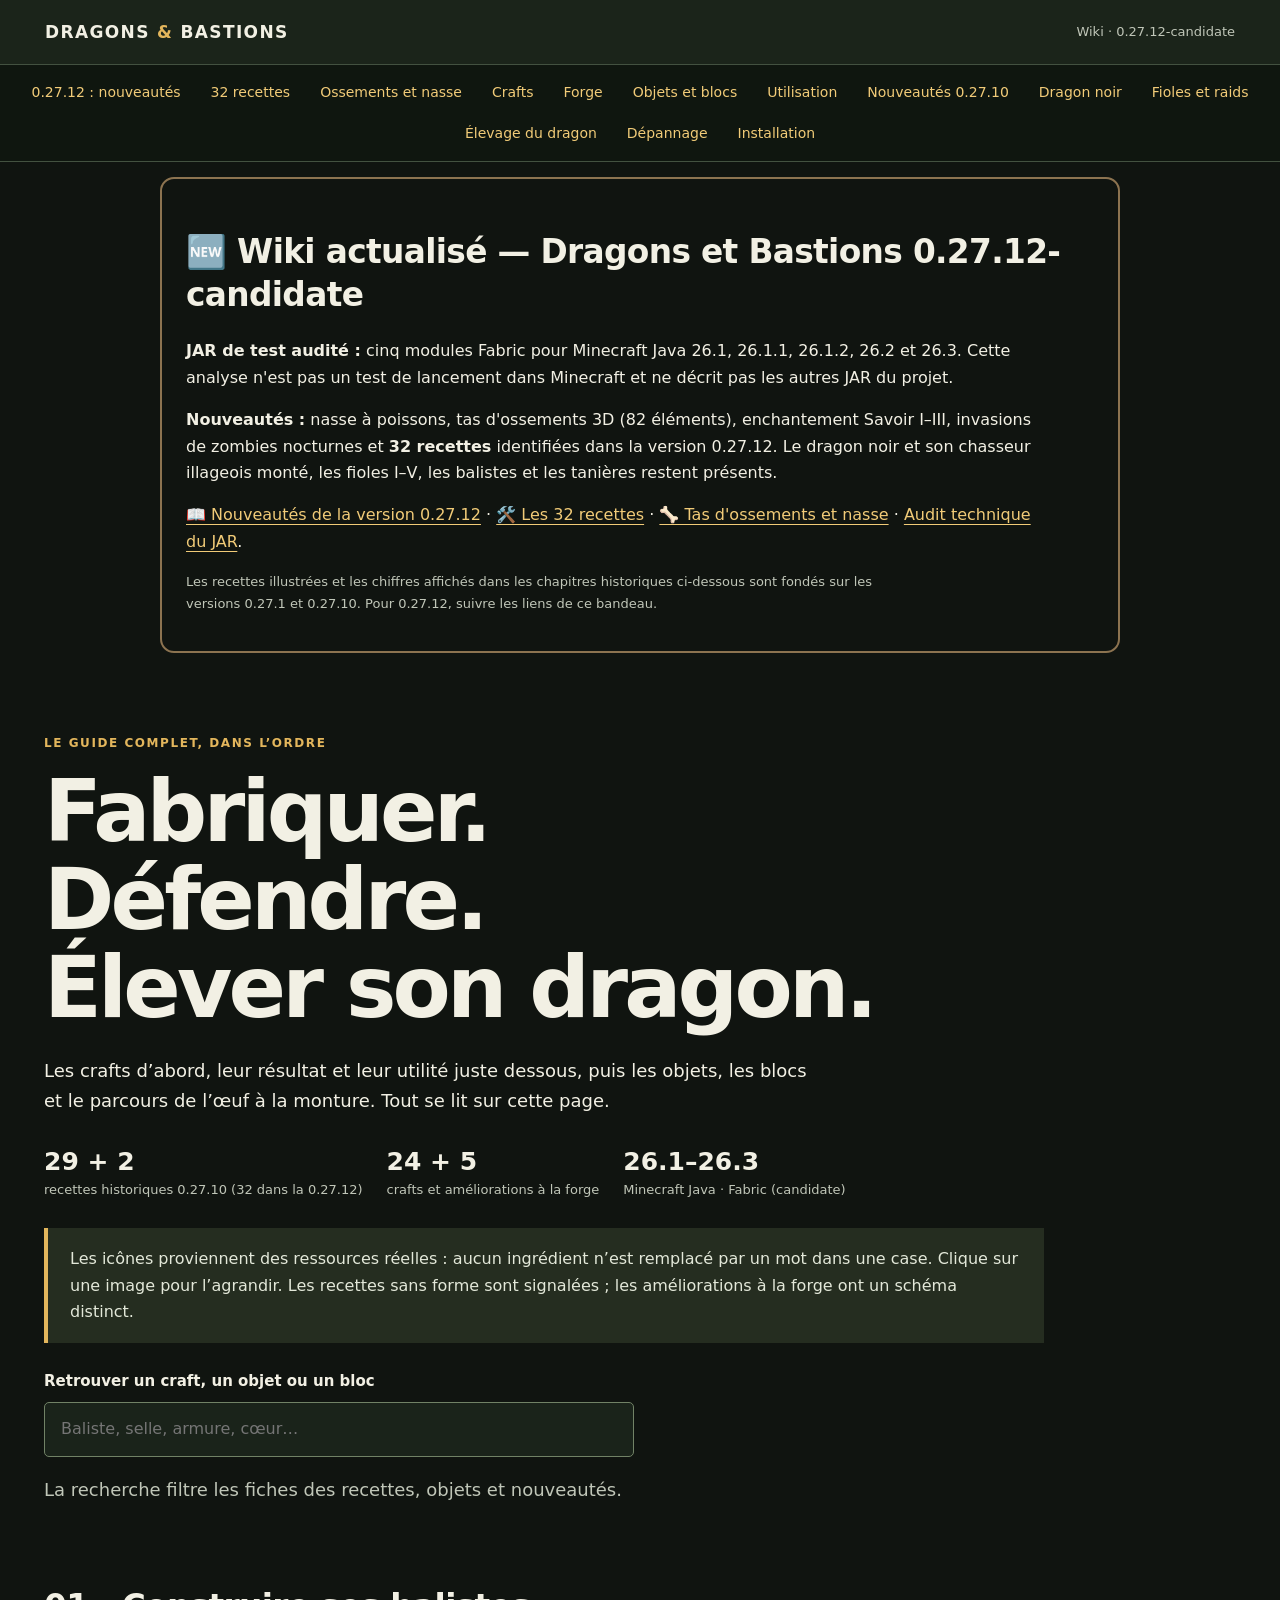
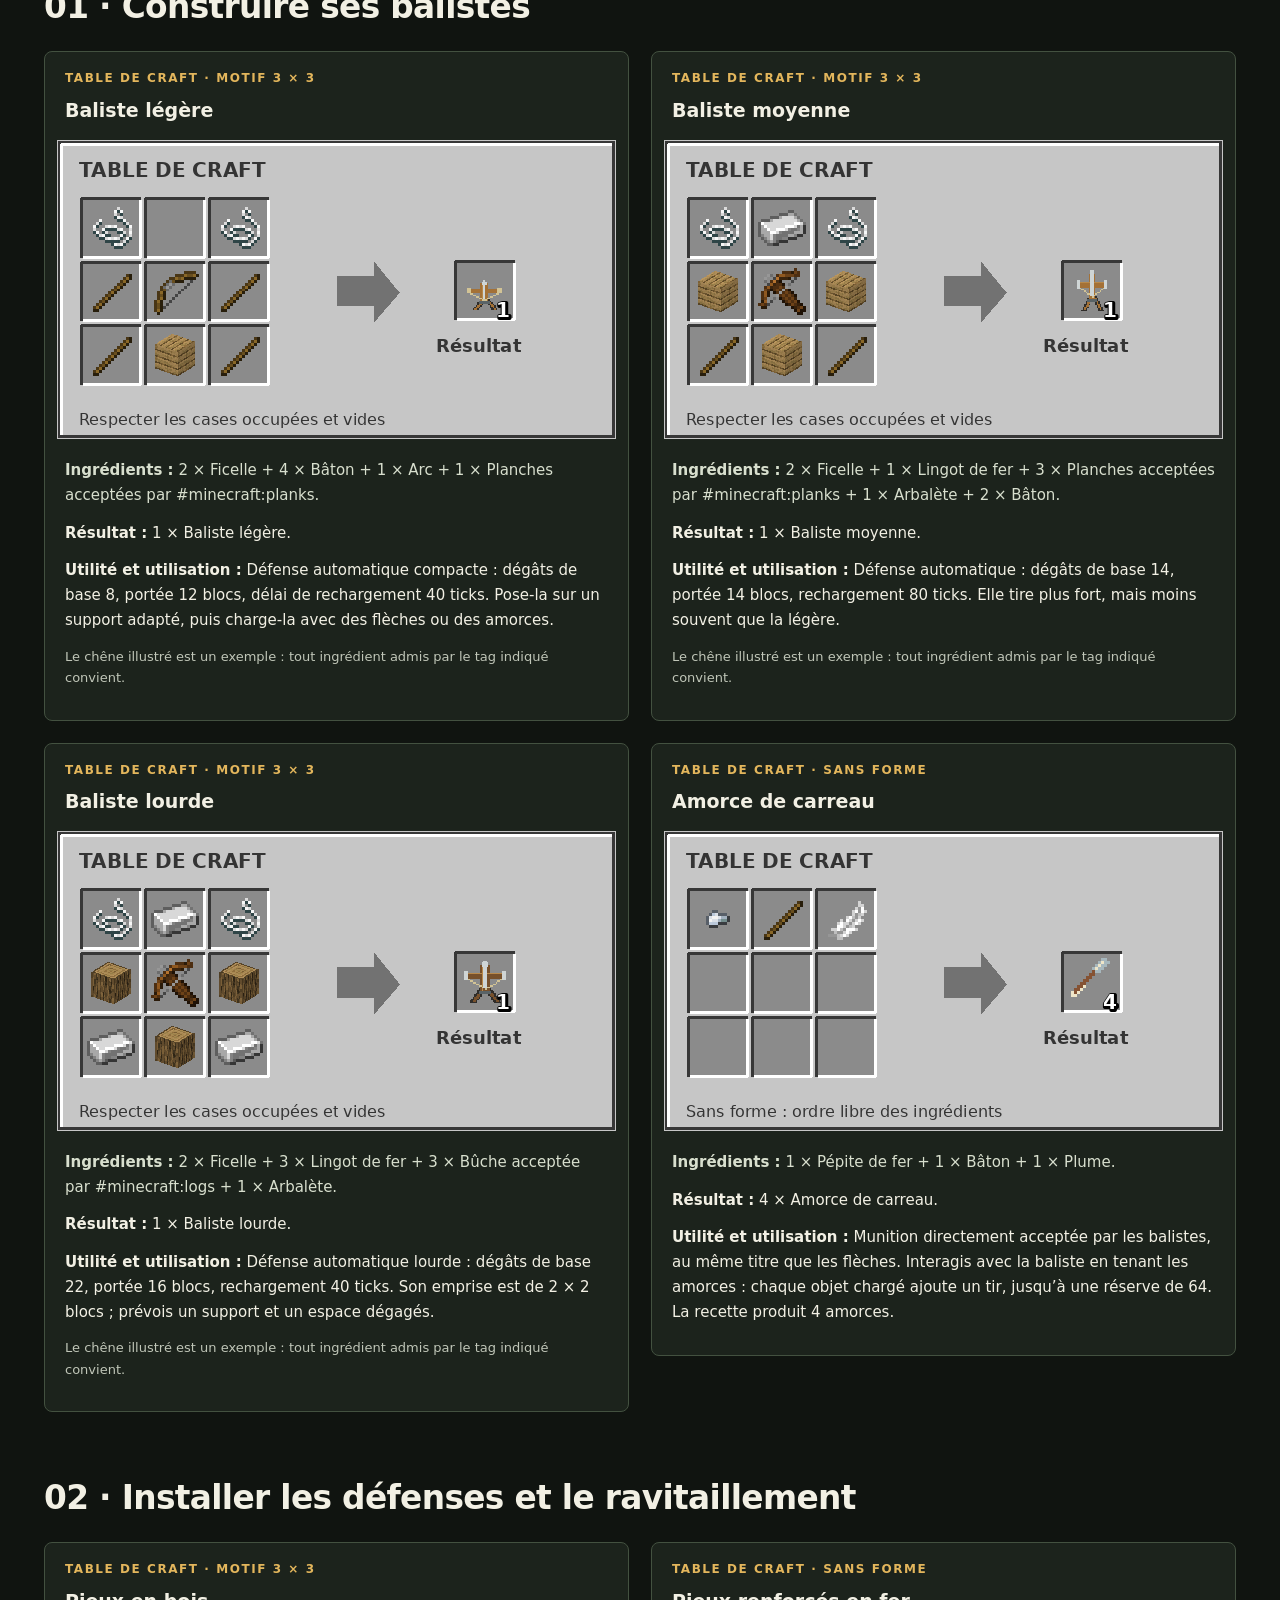
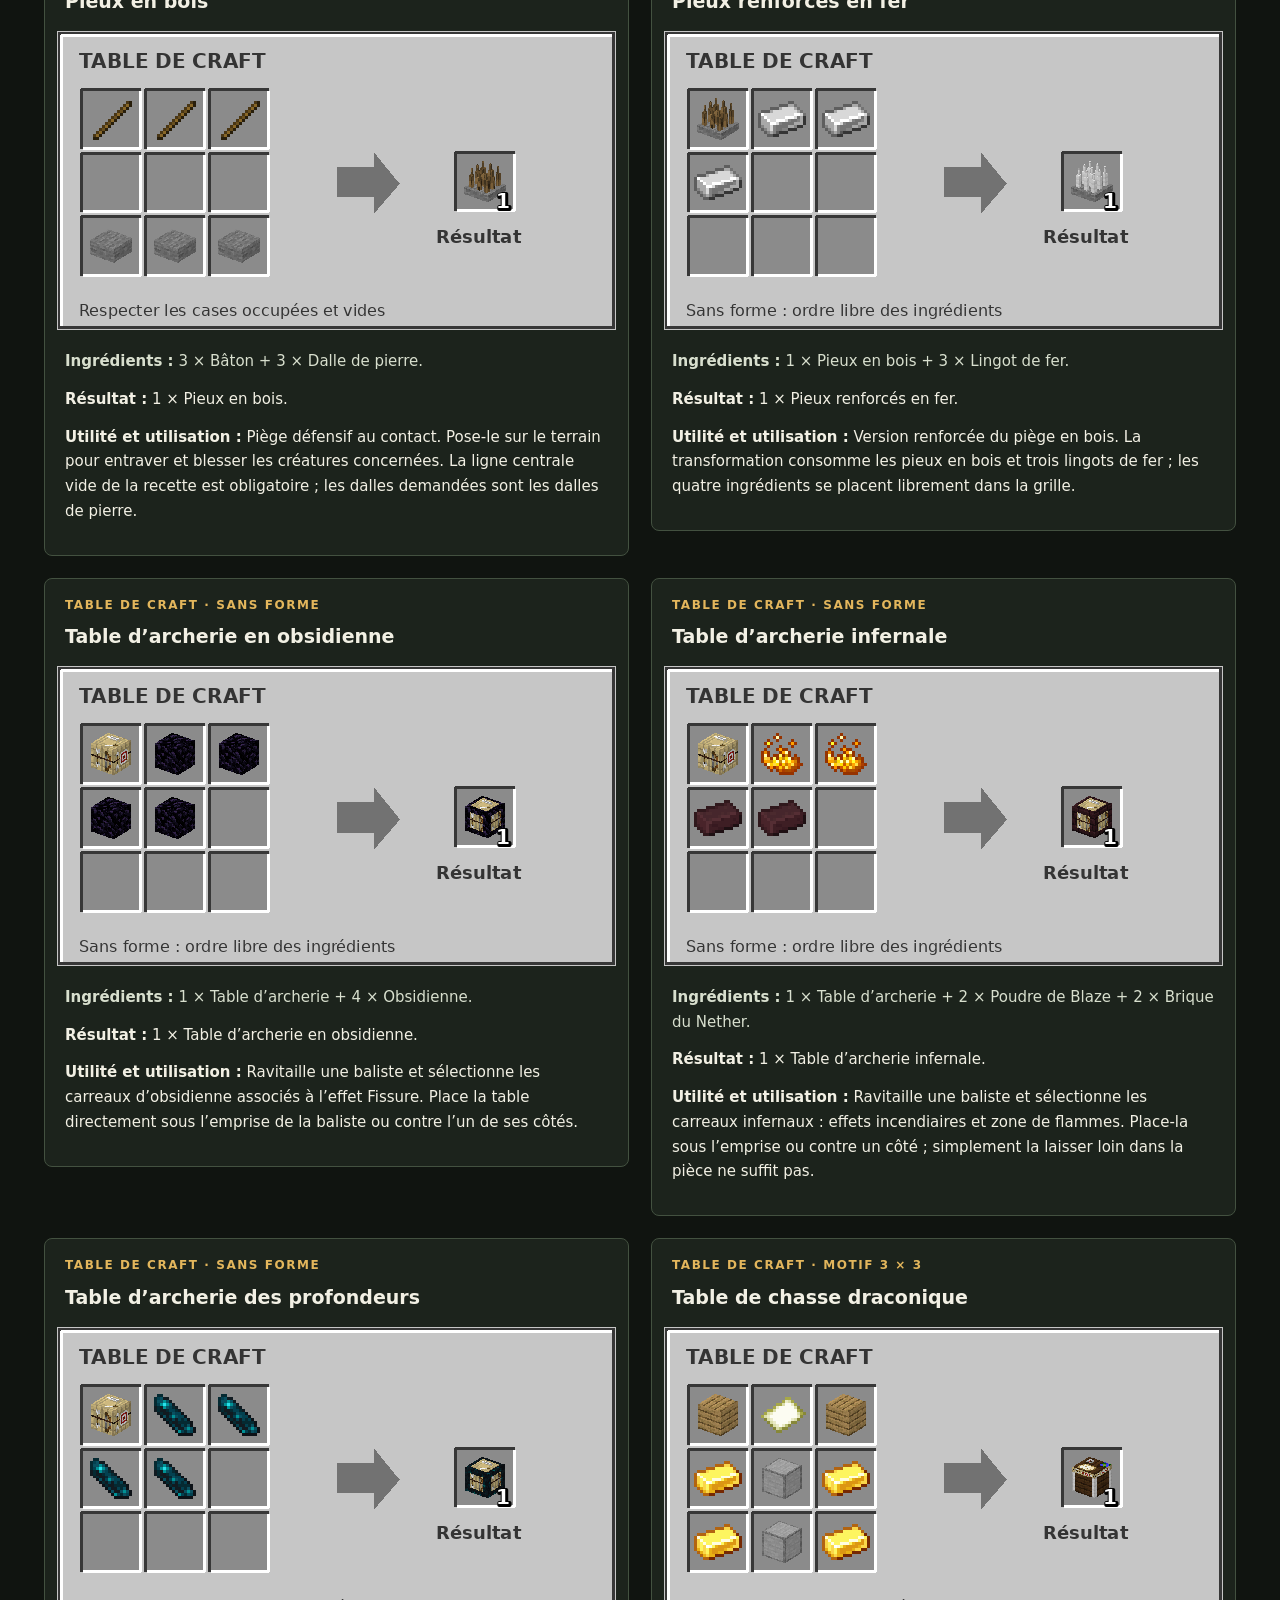
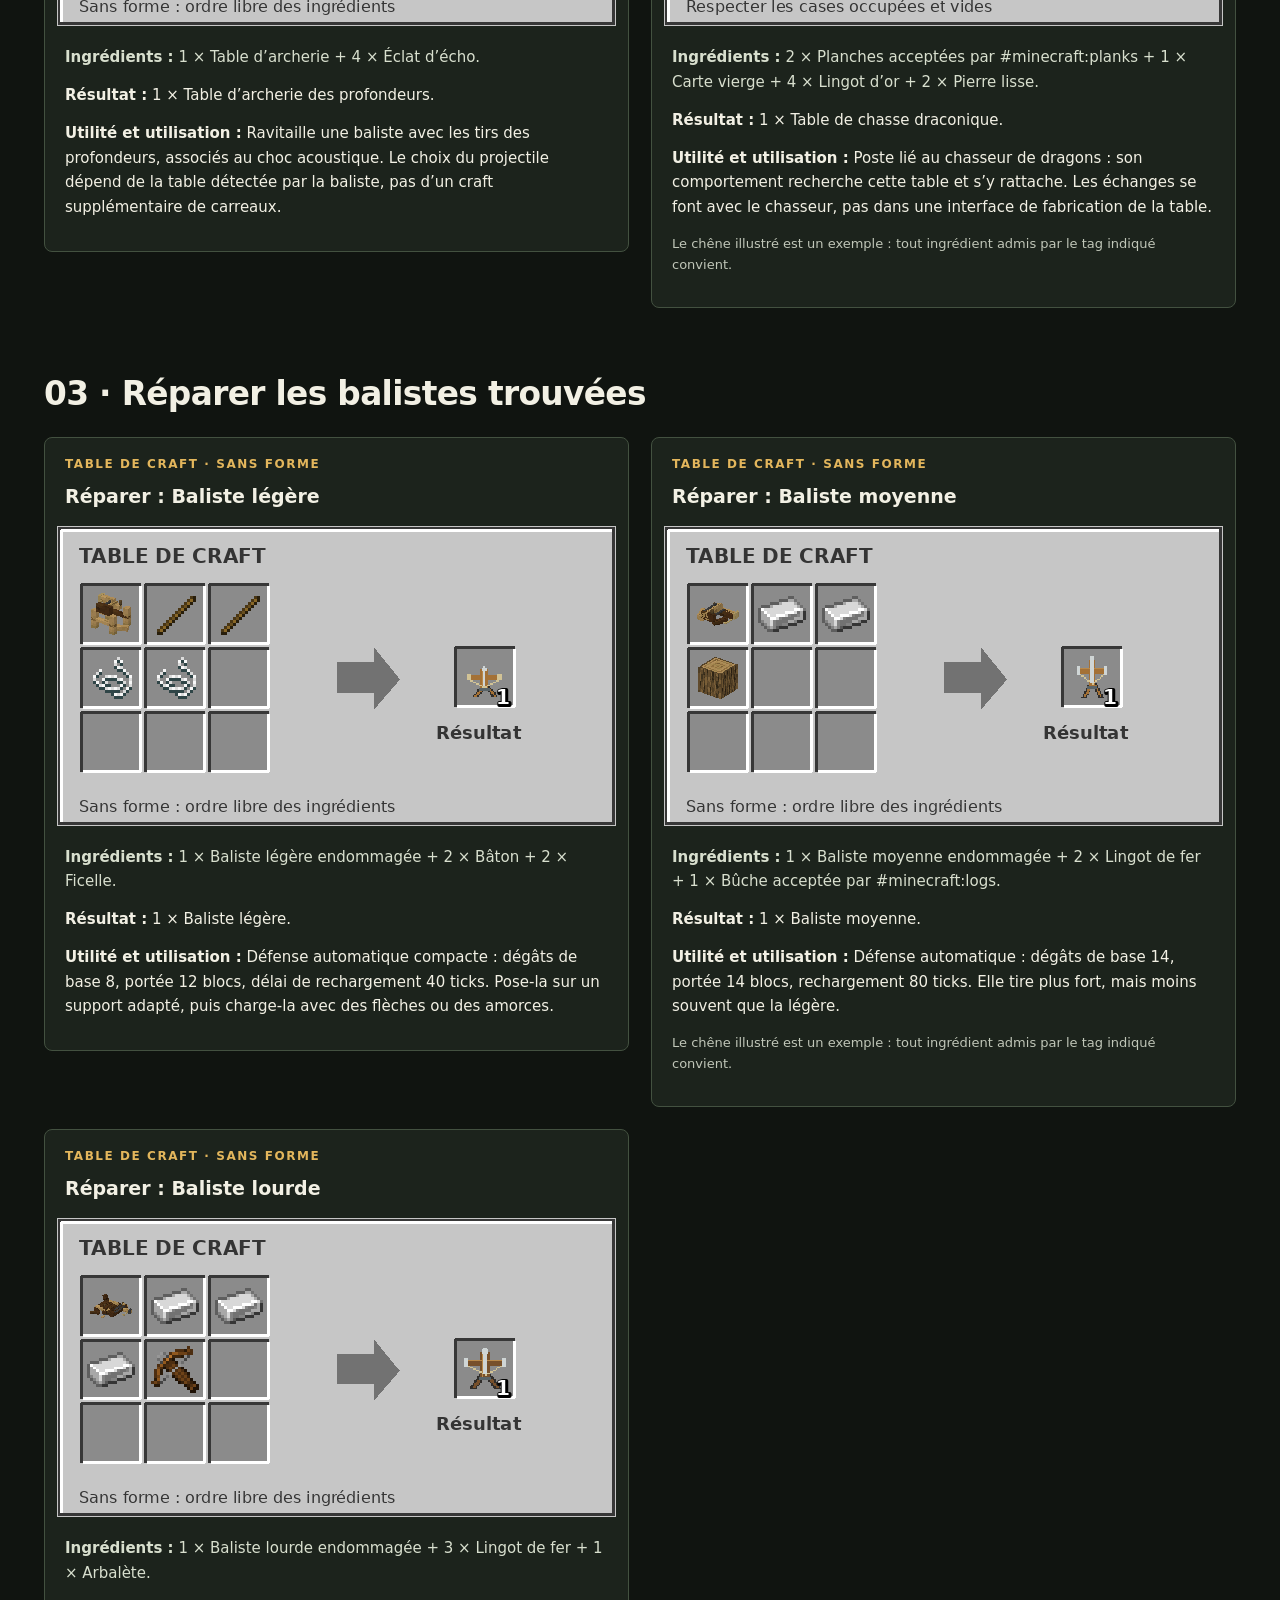
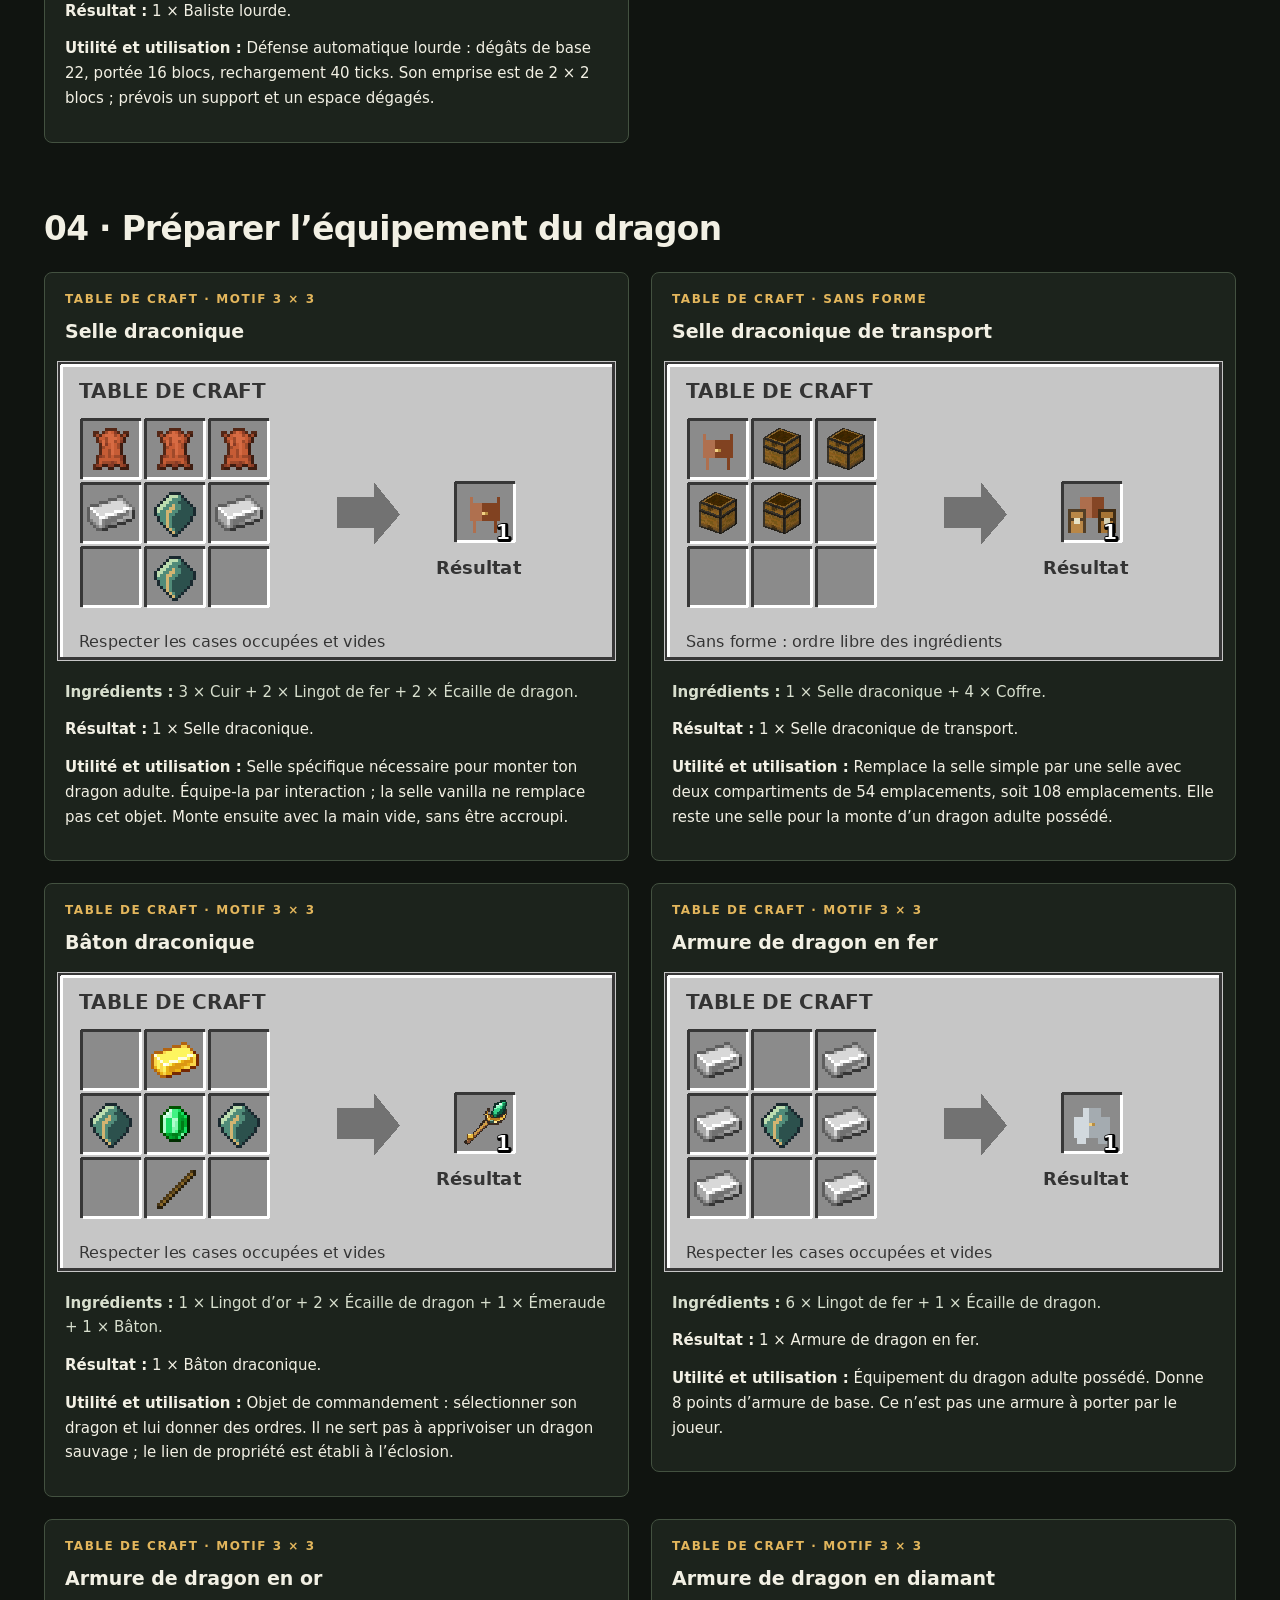
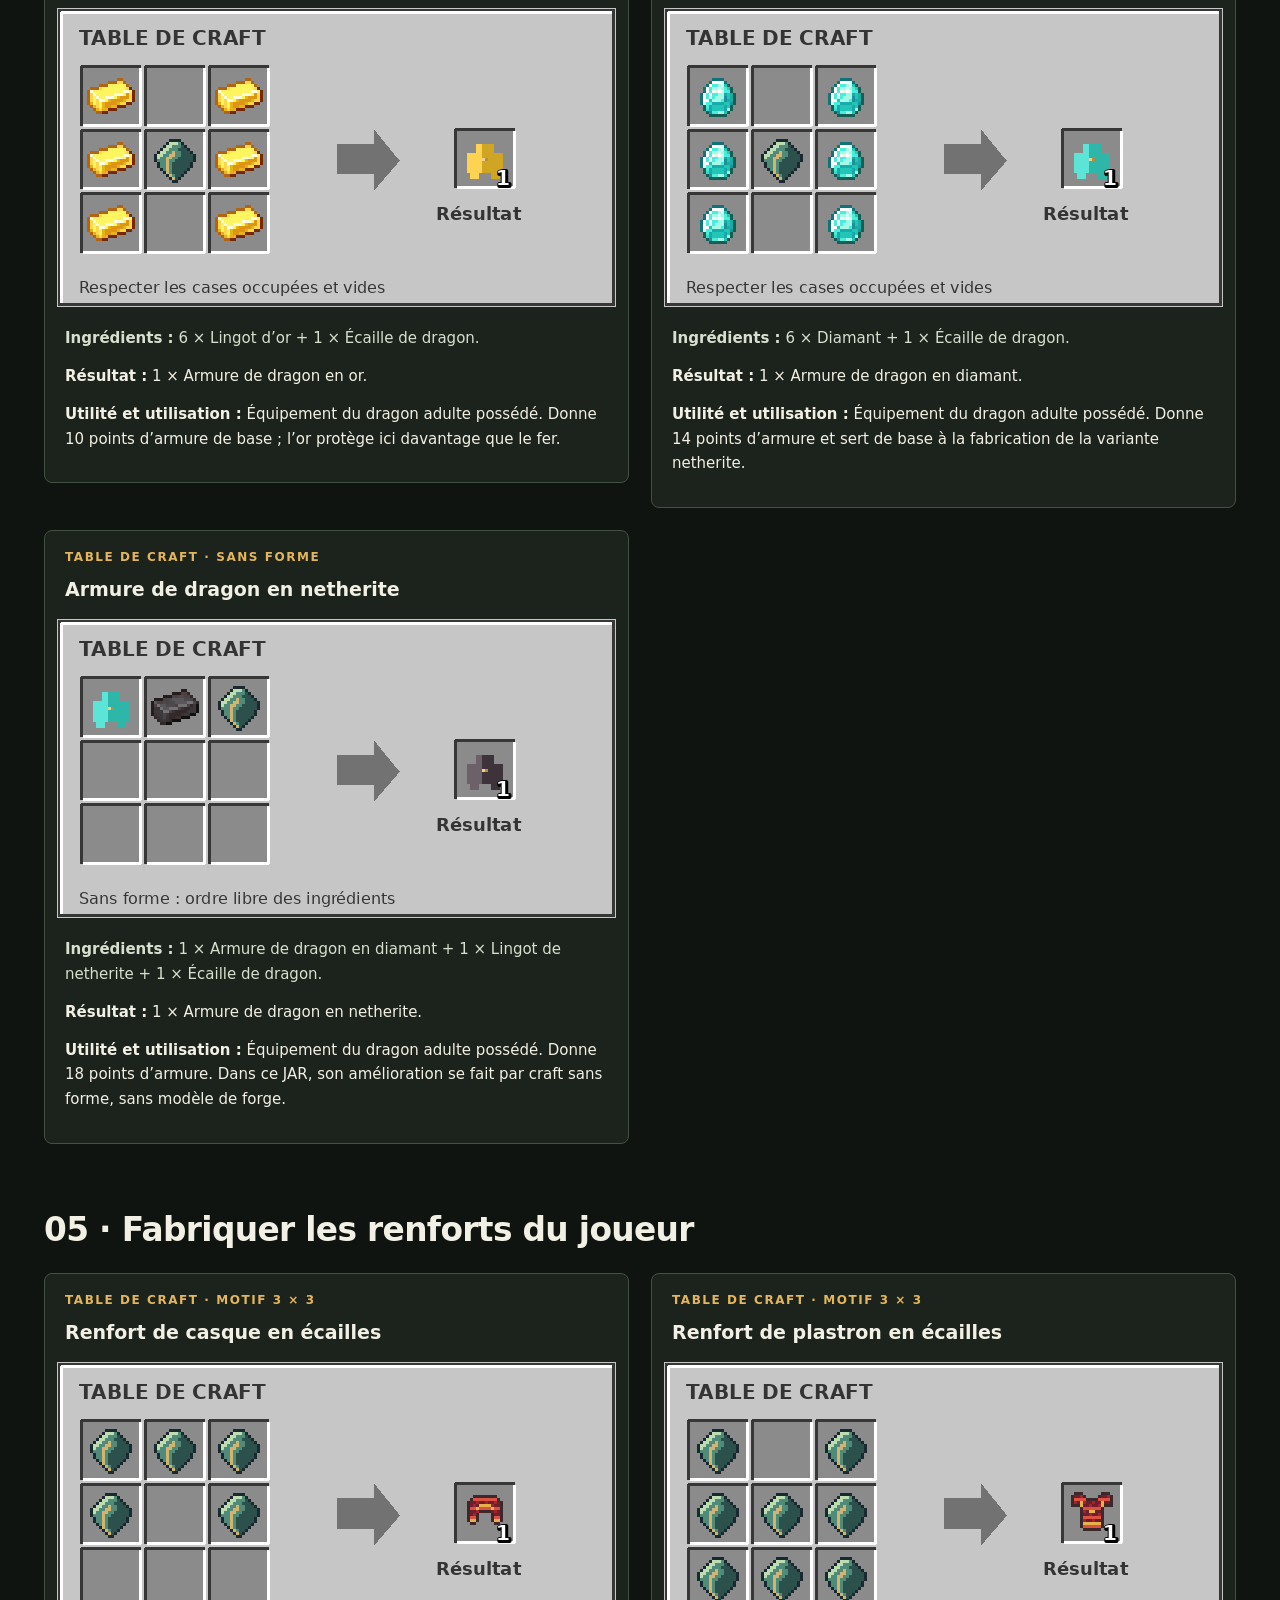
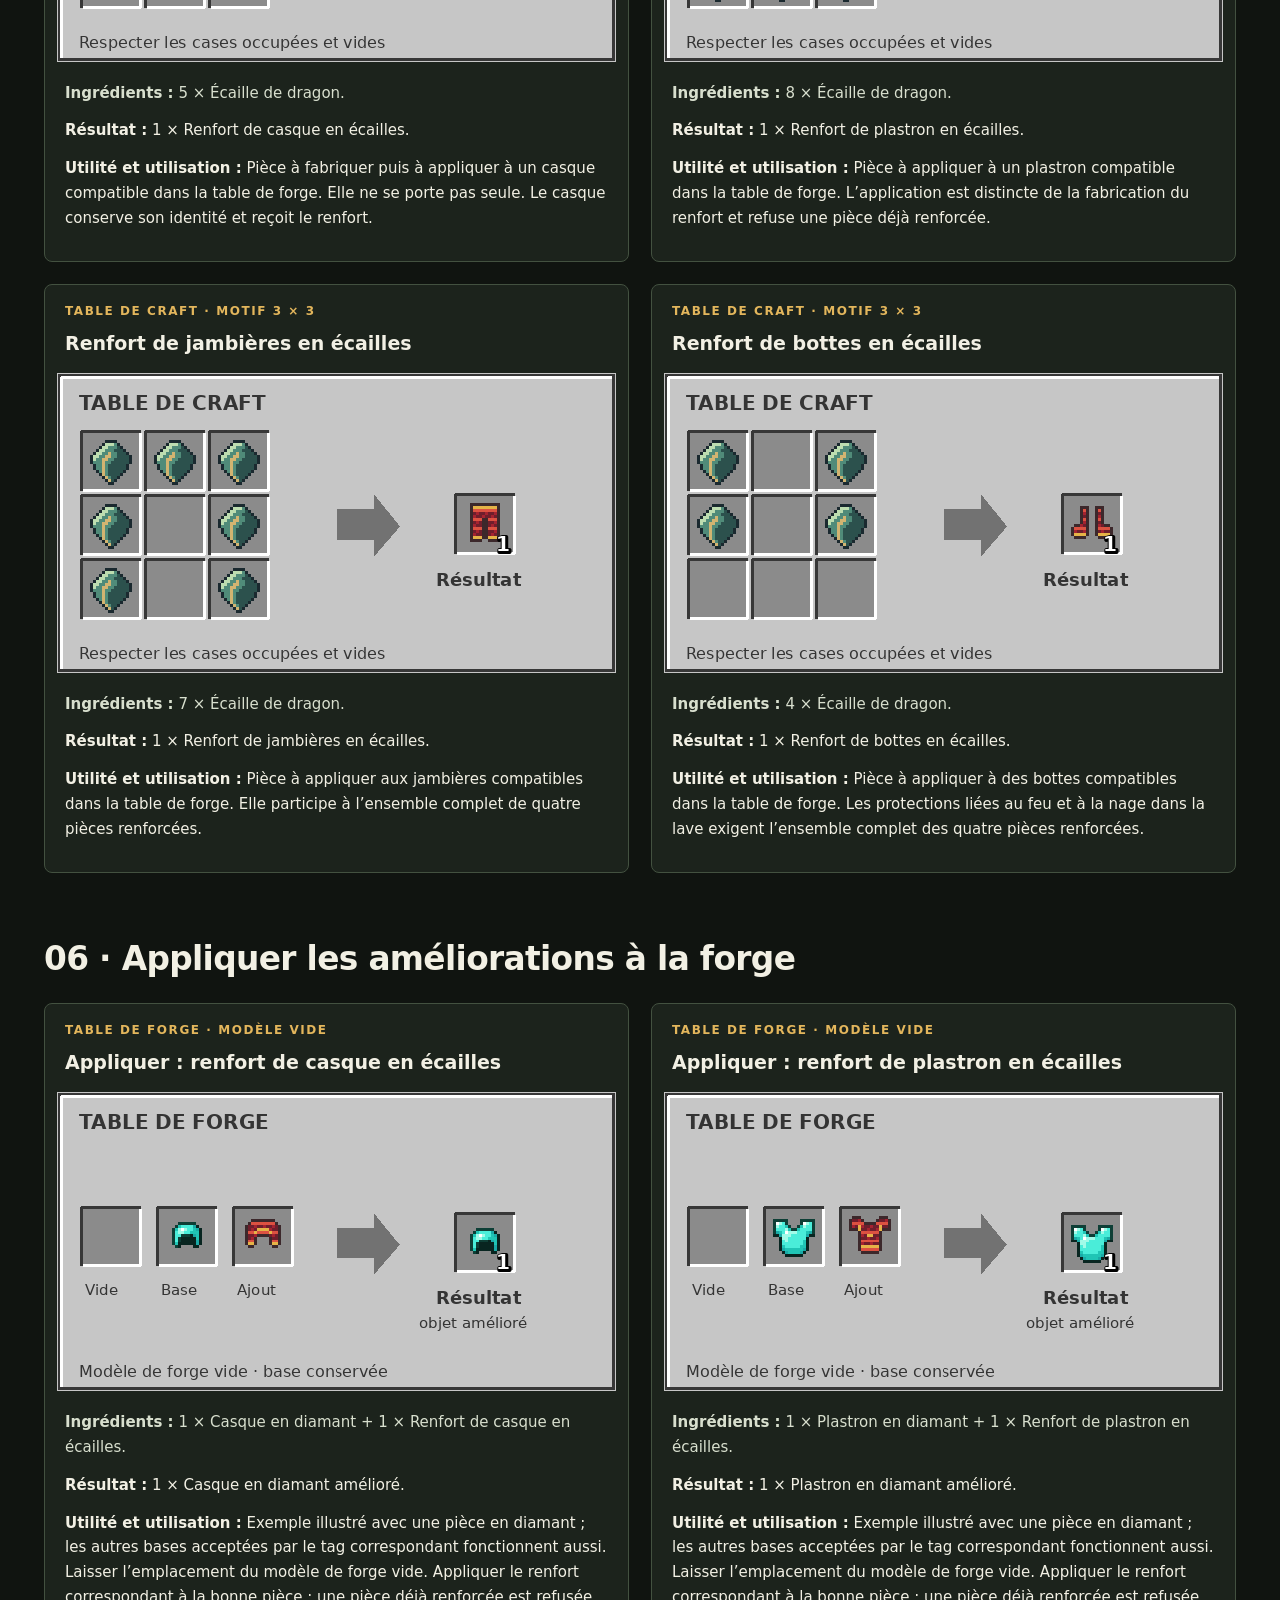
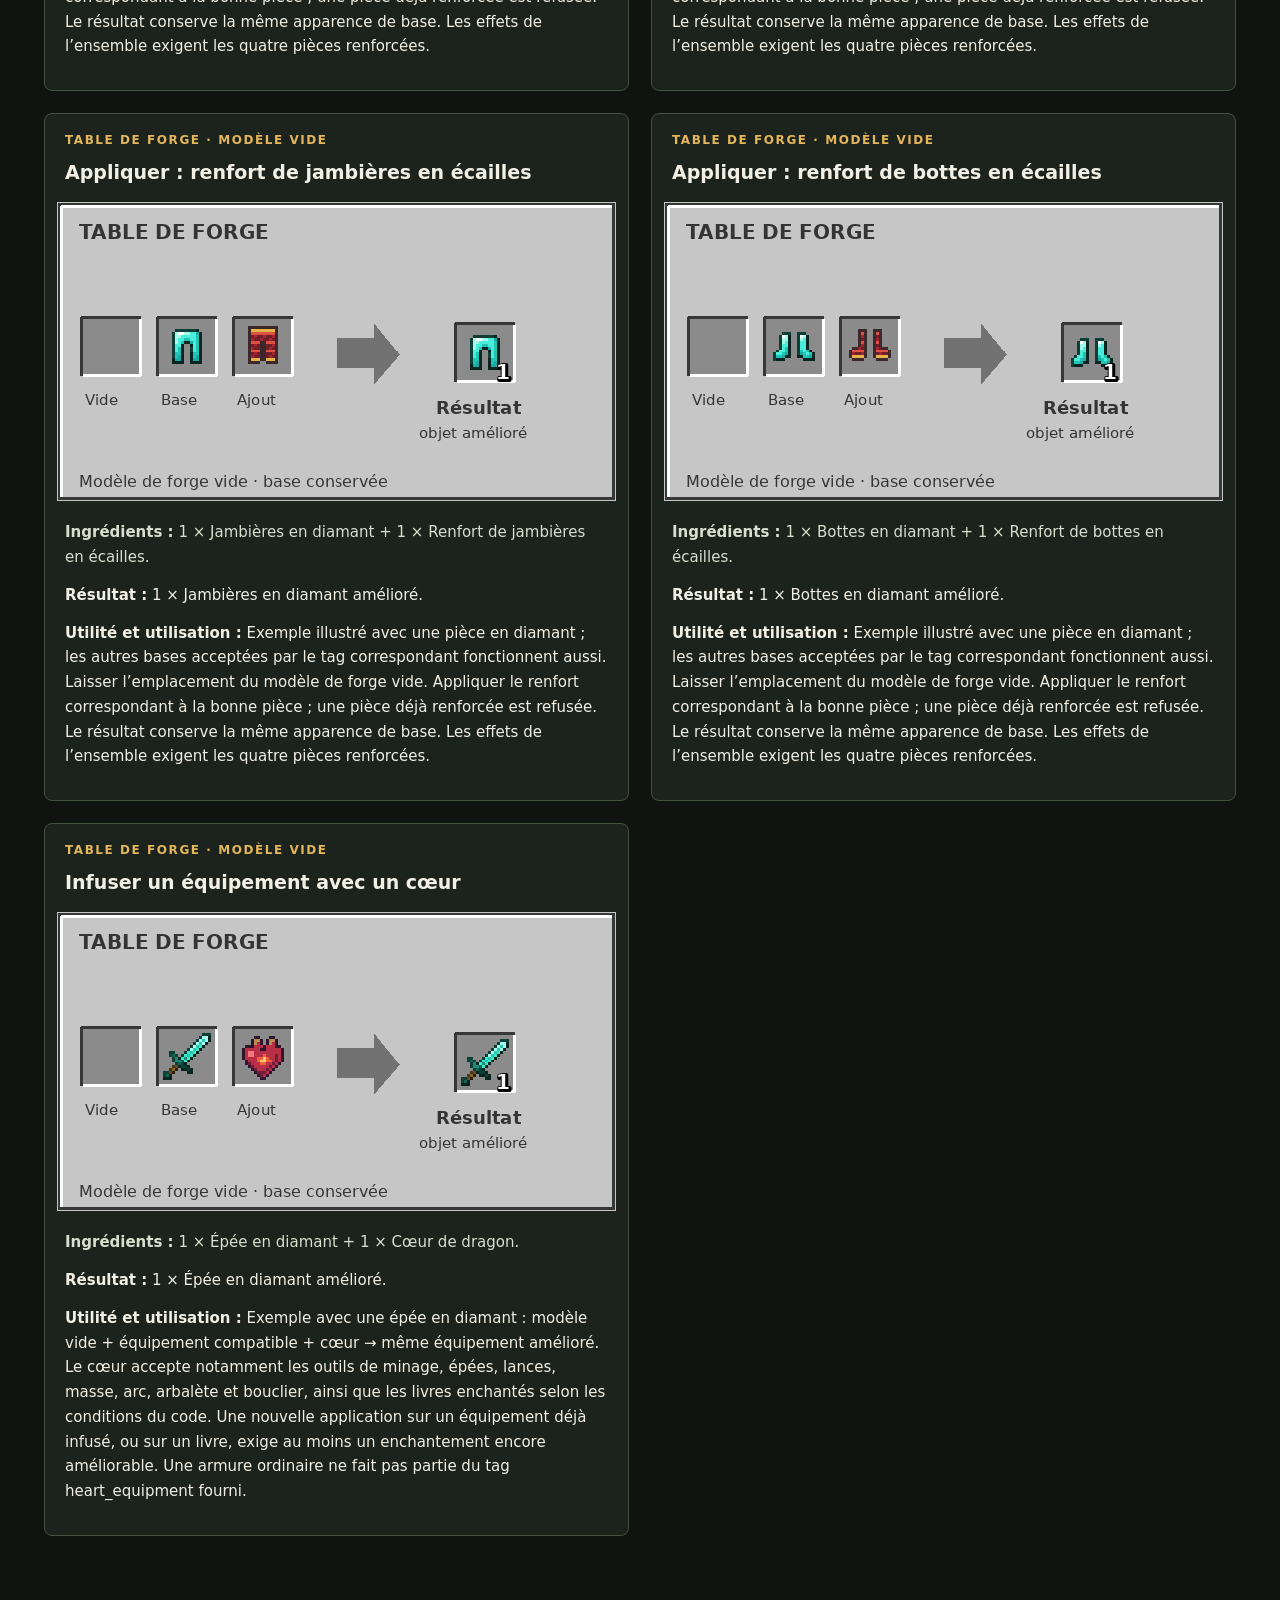
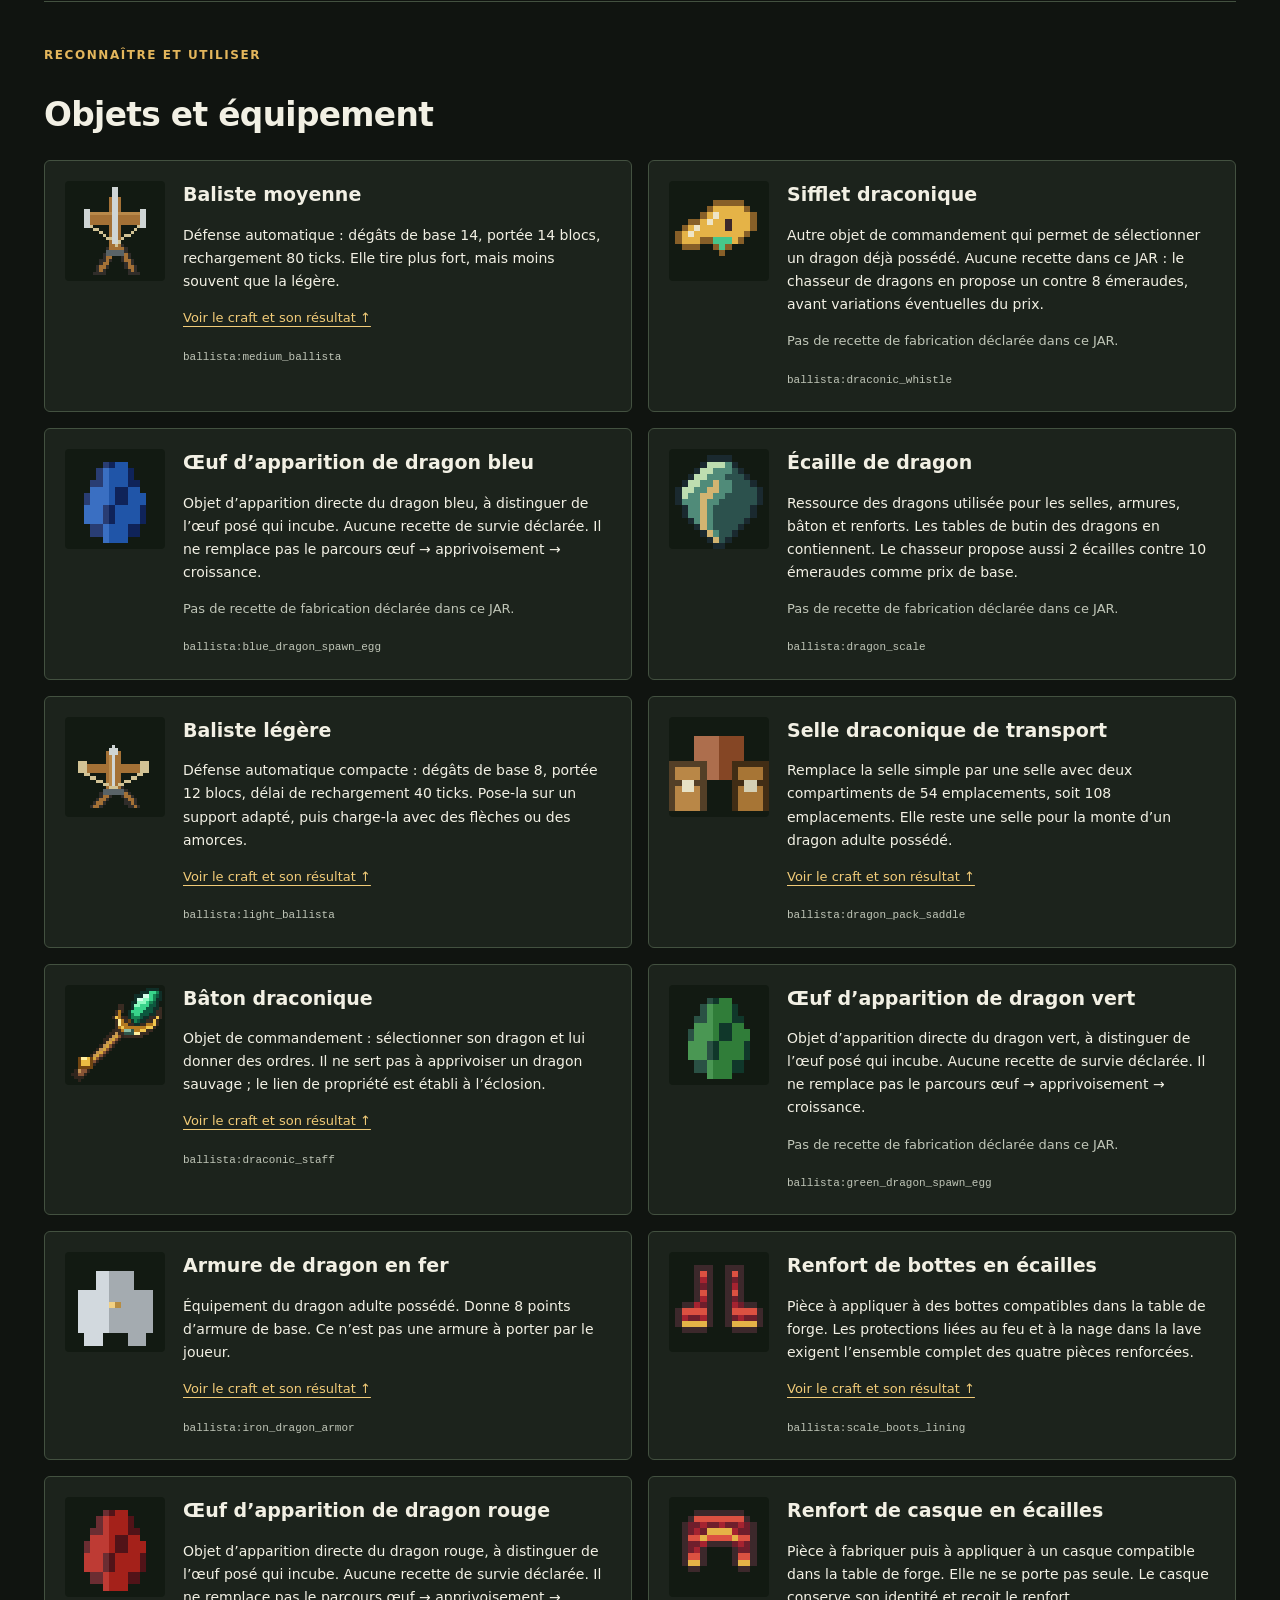
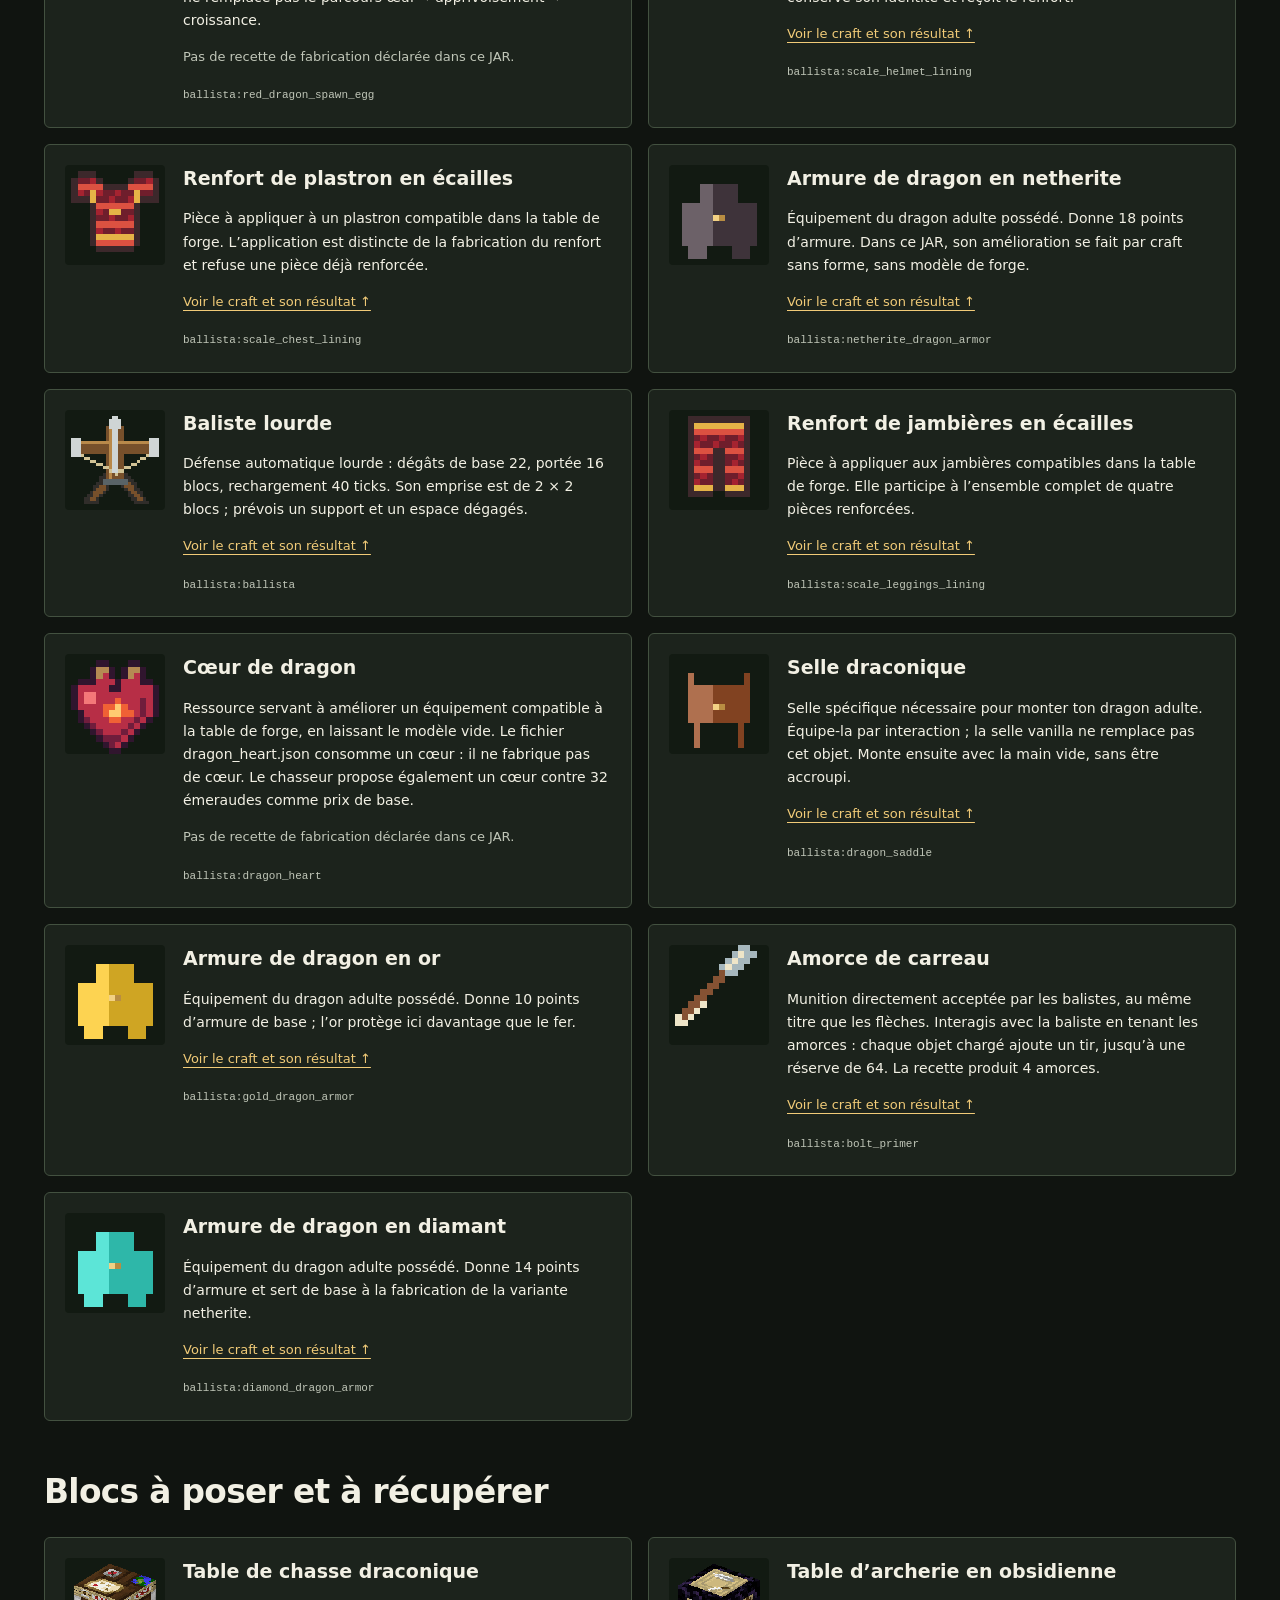
==== commit 07b46387: "fix(wiki): keep 0.27.12 current guide during automated site rebuild" ====
--- a/site/index.html
+++ b/site/index.html
@@ -1,4 +1,4 @@
-<!doctype html><html lang="fr"><head><meta charset="utf-8"><meta name="viewport" content="width=device-width,initial-scale=1"><title>Dragons et bastions — Crafts, objets et élevage des dragons</title><meta name="description" content="Tous les crafts illustrés avec ingrédients et résultat, objets et blocs, puis élevage des dragons : une seule page pour les versions 0.27.10 (nouveautés) et 0.27.1 (recettes illustrées)."><link rel="stylesheet" href="wiki.css"></head><body id="haut"><a class="skip" href="#crafts">Aller au contenu</a><header class="topbar"><a class="brand" href="#haut">DRAGONS <span>&</span> BASTIONS</a><span class="version">Wiki · 0.27.10-candidate</span></header><nav class="toc" aria-label="Sommaire de la page"><a href="#crafts">Crafts</a><a href="#forge-crafts">Forge</a><a href="#catalogue">Objets et blocs</a><a href="#utilisation-balistes">Utilisation</a><a href="#nouveautes">Nouveautés 0.27.10</a><a href="dragon-noir.html">Dragon noir</a><a href="raids-draconiques.html">Fioles et raids</a><a href="#elevage">Élevage du dragon</a><a href="#depannage">Dépannage</a><a href="#installation">Installation</a></nav><main><section class="intro" id="crafts"><p class="eyebrow">LE GUIDE COMPLET, DANS L’ORDRE</p><h1>Fabriquer.<br>Défendre.<br>Élever son dragon.</h1><p>Les crafts d’abord, leur résultat et leur utilité juste dessous, puis les objets, les blocs et le parcours de l’œuf à la monture. Tout se lit sur cette page.</p><div class="stats"><span><b>29 + 2</b> recettes : 29 illustrées, 2 forges nouvelles</span><span><b>24 + 5</b> crafts et améliorations à la forge</span><span><b>26.1–26.3</b> Minecraft Java · Fabric (candidate)</span></div><aside class="notice">Les icônes proviennent des ressources réelles : aucun ingrédient n’est remplacé par un mot dans une case. Clique sur une image pour l’agrandir. Les recettes sans forme sont signalées ; les améliorations à la forge ont un schéma distinct.</aside><label class="search-label" for="recherche">Retrouver un craft, un objet ou un bloc</label><input type="search" id="recherche" placeholder="Baliste, selle, armure, cœur…"><p class="small" id="recherche-info" aria-live="polite">La recherche filtre les fiches des recettes, objets et nouveautés.</p></section><section class="recipe-group" id="balistes-crafts"><h2>01 · Construire ses balistes</h2><div class="recipe-grid"><article class="recipe searchable" id="craft-light_ballista"><p class="kicker">Table de craft · motif 3 × 3</p><h3>Baliste légère</h3><a href="generated/crafts/light_ballista.png" target="_blank" rel="noopener" aria-label="Agrandir : Baliste légère"><img src="generated/crafts/light_ballista.png" alt="Baliste légère. Cases : Ficelle / Case vide / Ficelle / Bâton / Arc / Bâton / Bâton / Planches acceptées par #minecraft:planks / Bâton. Résultat : 1 × Baliste légère." width="560" height="300" loading="lazy"></a><div class="recipe-text"><p class="materials"><b>Ingrédients :</b> 2 × Ficelle + 4 × Bâton + 1 × Arc + 1 × Planches acceptées par #minecraft:planks.</p><p><b>Résultat :</b> 1 × Baliste légère.</p><p><b>Utilité et utilisation :</b> Défense automatique compacte : dégâts de base 8, portée 12 blocs, délai de rechargement 40 ticks. Pose-la sur un support adapté, puis charge-la avec des flèches ou des amorces.</p><p class="small">Le chêne illustré est un exemple : tout ingrédient admis par le tag indiqué convient.</p></div></article><article class="recipe searchable" id="craft-medium_ballista"><p class="kicker">Table de craft · motif 3 × 3</p><h3>Baliste moyenne</h3><a href="generated/crafts/medium_ballista.png" target="_blank" rel="noopener" aria-label="Agrandir : Baliste moyenne"><img src="generated/crafts/medium_ballista.png" alt="Baliste moyenne. Cases : Ficelle / Lingot de fer / Ficelle / Planches acceptées par #minecraft:planks / Arbalète / Planches acceptées par #minecraft:planks / Bâton / Planches acceptées par #minecraft:planks / Bâton. Résultat : 1 × Baliste moyenne." width="560" height="300" loading="lazy"></a><div class="recipe-text"><p class="materials"><b>Ingrédients :</b> 2 × Ficelle + 1 × Lingot de fer + 3 × Planches acceptées par #minecraft:planks + 1 × Arbalète + 2 × Bâton.</p><p><b>Résultat :</b> 1 × Baliste moyenne.</p><p><b>Utilité et utilisation :</b> Défense automatique : dégâts de base 14, portée 14 blocs, rechargement 80 ticks. Elle tire plus fort, mais moins souvent que la légère.</p><p class="small">Le chêne illustré est un exemple : tout ingrédient admis par le tag indiqué convient.</p></div></article><article class="recipe searchable" id="craft-ballista"><p class="kicker">Table de craft · motif 3 × 3</p><h3>Baliste lourde</h3><a href="generated/crafts/ballista.png" target="_blank" rel="noopener" aria-label="Agrandir : Baliste lourde"><img src="generated/crafts/ballista.png" alt="Baliste lourde. Cases : Ficelle / Lingot de fer / Ficelle / Bûche acceptée par #minecraft:logs / Arbalète / Bûche acceptée par #minecraft:logs / Lingot de fer / Bûche acceptée par #minecraft:logs / Lingot de fer. Résultat : 1 × Baliste lourde." width="560" height="300" loading="lazy"></a><div class="recipe-text"><p class="materials"><b>Ingrédients :</b> 2 × Ficelle + 3 × Lingot de fer + 3 × Bûche acceptée par #minecraft:logs + 1 × Arbalète.</p><p><b>Résultat :</b> 1 × Baliste lourde.</p><p><b>Utilité et utilisation :</b> Défense automatique lourde : dégâts de base 22, portée 16 blocs, rechargement 40 ticks. Son emprise est de 2 × 2 blocs ; prévois un support et un espace dégagés.</p><p class="small">Le chêne illustré est un exemple : tout ingrédient admis par le tag indiqué convient.</p></div></article><article class="recipe searchable" id="craft-bolt_primer"><p class="kicker">Table de craft · sans forme</p><h3>Amorce de carreau</h3><a href="generated/crafts/bolt_primer.png" target="_blank" rel="noopener" aria-label="Agrandir : Amorce de carreau"><img src="generated/crafts/bolt_primer.png" alt="Amorce de carreau. Cases : Pépite de fer / Bâton / Plume / Case vide / Case vide / Case vide / Case vide / Case vide / Case vide. Résultat : 4 × Amorce de carreau." width="560" height="300" loading="lazy"></a><div class="recipe-text"><p class="materials"><b>Ingrédients :</b> 1 × Pépite de fer + 1 × Bâton + 1 × Plume.</p><p><b>Résultat :</b> 4 × Amorce de carreau.</p><p><b>Utilité et utilisation :</b> Munition directement acceptée par les balistes, au même titre que les flèches. Interagis avec la baliste en tenant les amorces : chaque objet chargé ajoute un tir, jusqu’à une réserve de 64. La recette produit 4 amorces.</p></div></article></div></section><section class="recipe-group" id="defenses-crafts"><h2>02 · Installer les défenses et le ravitaillement</h2><div class="recipe-grid"><article class="recipe searchable" id="craft-wooden_spikes"><p class="kicker">Table de craft · motif 3 × 3</p><h3>Pieux en bois</h3><a href="generated/crafts/wooden_spikes.png" target="_blank" rel="noopener" aria-label="Agrandir : Pieux en bois"><img src="generated/crafts/wooden_spikes.png" alt="Pieux en bois. Cases : Bâton / Bâton / Bâton / Case vide / Case vide / Case vide / Dalle de pierre / Dalle de pierre / Dalle de pierre. Résultat : 1 × Pieux en bois." width="560" height="300" loading="lazy"></a><div class="recipe-text"><p class="materials"><b>Ingrédients :</b> 3 × Bâton + 3 × Dalle de pierre.</p><p><b>Résultat :</b> 1 × Pieux en bois.</p><p><b>Utilité et utilisation :</b> Piège défensif au contact. Pose-le sur le terrain pour entraver et blesser les créatures concernées. La ligne centrale vide de la recette est obligatoire ; les dalles demandées sont les dalles de pierre.</p></div></article><article class="recipe searchable" id="craft-iron_spikes"><p class="kicker">Table de craft · sans forme</p><h3>Pieux renforcés en fer</h3><a href="generated/crafts/iron_spikes.png" target="_blank" rel="noopener" aria-label="Agrandir : Pieux renforcés en fer"><img src="generated/crafts/iron_spikes.png" alt="Pieux renforcés en fer. Cases : Pieux en bois / Lingot de fer / Lingot de fer / Lingot de fer / Case vide / Case vide / Case vide / Case vide / Case vide. Résultat : 1 × Pieux renforcés en fer." width="560" height="300" loading="lazy"></a><div class="recipe-text"><p class="materials"><b>Ingrédients :</b> 1 × Pieux en bois + 3 × Lingot de fer.</p><p><b>Résultat :</b> 1 × Pieux renforcés en fer.</p><p><b>Utilité et utilisation :</b> Version renforcée du piège en bois. La transformation consomme les pieux en bois et trois lingots de fer ; les quatre ingrédients se placent librement dans la grille.</p></div></article><article class="recipe searchable" id="craft-obsidian_fletching_table"><p class="kicker">Table de craft · sans forme</p><h3>Table d’archerie en obsidienne</h3><a href="generated/crafts/obsidian_fletching_table.png" target="_blank" rel="noopener" aria-label="Agrandir : Table d’archerie en obsidienne"><img src="generated/crafts/obsidian_fletching_table.png" alt="Table d’archerie en obsidienne. Cases : Table d’archerie / Obsidienne / Obsidienne / Obsidienne / Obsidienne / Case vide / Case vide / Case vide / Case vide. Résultat : 1 × Table d’archerie en obsidienne." width="560" height="300" loading="lazy"></a><div class="recipe-text"><p class="materials"><b>Ingrédients :</b> 1 × Table d’archerie + 4 × Obsidienne.</p><p><b>Résultat :</b> 1 × Table d’archerie en obsidienne.</p><p><b>Utilité et utilisation :</b> Ravitaille une baliste et sélectionne les carreaux d’obsidienne associés à l’effet Fissure. Place la table directement sous l’emprise de la baliste ou contre l’un de ses côtés.</p></div></article><article class="recipe searchable" id="craft-infernal_fletching_table"><p class="kicker">Table de craft · sans forme</p><h3>Table d’archerie infernale</h3><a href="generated/crafts/infernal_fletching_table.png" target="_blank" rel="noopener" aria-label="Agrandir : Table d’archerie infernale"><img src="generated/crafts/infernal_fletching_table.png" alt="Table d’archerie infernale. Cases : Table d’archerie / Poudre de Blaze / Poudre de Blaze / Brique du Nether / Brique du Nether / Case vide / Case vide / Case vide / Case vide. Résultat : 1 × Table d’archerie infernale." width="560" height="300" loading="lazy"></a><div class="recipe-text"><p class="materials"><b>Ingrédients :</b> 1 × Table d’archerie + 2 × Poudre de Blaze + 2 × Brique du Nether.</p><p><b>Résultat :</b> 1 × Table d’archerie infernale.</p><p><b>Utilité et utilisation :</b> Ravitaille une baliste et sélectionne les carreaux infernaux : effets incendiaires et zone de flammes. Place-la sous l’emprise ou contre un côté ; simplement la laisser loin dans la pièce ne suffit pas.</p></div></article><article class="recipe searchable" id="craft-echo_fletching_table"><p class="kicker">Table de craft · sans forme</p><h3>Table d’archerie des profondeurs</h3><a href="generated/crafts/echo_fletching_table.png" target="_blank" rel="noopener" aria-label="Agrandir : Table d’archerie des profondeurs"><img src="generated/crafts/echo_fletching_table.png" alt="Table d’archerie des profondeurs. Cases : Table d’archerie / Éclat d’écho / Éclat d’écho / Éclat d’écho / Éclat d’écho / Case vide / Case vide / Case vide / Case vide. Résultat : 1 × Table d’archerie des profondeurs." width="560" height="300" loading="lazy"></a><div class="recipe-text"><p class="materials"><b>Ingrédients :</b> 1 × Table d’archerie + 4 × Éclat d’écho.</p><p><b>Résultat :</b> 1 × Table d’archerie des profondeurs.</p><p><b>Utilité et utilisation :</b> Ravitaille une baliste avec les tirs des profondeurs, associés au choc acoustique. Le choix du projectile dépend de la table détectée par la baliste, pas d’un craft supplémentaire de carreaux.</p></div></article><article class="recipe searchable" id="craft-dragon_hunter_table"><p class="kicker">Table de craft · motif 3 × 3</p><h3>Table de chasse draconique</h3><a href="generated/crafts/dragon_hunter_table.png" target="_blank" rel="noopener" aria-label="Agrandir : Table de chasse draconique"><img src="generated/crafts/dragon_hunter_table.png" alt="Table de chasse draconique. Cases : Planches acceptées par #minecraft:planks / Carte vierge / Planches acceptées par #minecraft:planks / Lingot d’or / Pierre lisse / Lingot d’or / Lingot d’or / Pierre lisse / Lingot d’or. Résultat : 1 × Table de chasse draconique." width="560" height="300" loading="lazy"></a><div class="recipe-text"><p class="materials"><b>Ingrédients :</b> 2 × Planches acceptées par #minecraft:planks + 1 × Carte vierge + 4 × Lingot d’or + 2 × Pierre lisse.</p><p><b>Résultat :</b> 1 × Table de chasse draconique.</p><p><b>Utilité et utilisation :</b> Poste lié au chasseur de dragons : son comportement recherche cette table et s’y rattache. Les échanges se font avec le chasseur, pas dans une interface de fabrication de la table.</p><p class="small">Le chêne illustré est un exemple : tout ingrédient admis par le tag indiqué convient.</p></div></article></div></section><section class="recipe-group" id="reparations-crafts"><h2>03 · Réparer les balistes trouvées</h2><div class="recipe-grid"><article class="recipe searchable" id="craft-repair_light_ballista"><p class="kicker">Table de craft · sans forme</p><h3>Réparer : Baliste légère</h3><a href="generated/crafts/repair_light_ballista.png" target="_blank" rel="noopener" aria-label="Agrandir : Réparer : Baliste légère"><img src="generated/crafts/repair_light_ballista.png" alt="Réparer : Baliste légère. Cases : Baliste légère endommagée / Bâton / Bâton / Ficelle / Ficelle / Case vide / Case vide / Case vide / Case vide. Résultat : 1 × Baliste légère." width="560" height="300" loading="lazy"></a><div class="recipe-text"><p class="materials"><b>Ingrédients :</b> 1 × Baliste légère endommagée + 2 × Bâton + 2 × Ficelle.</p><p><b>Résultat :</b> 1 × Baliste légère.</p><p><b>Utilité et utilisation :</b> Défense automatique compacte : dégâts de base 8, portée 12 blocs, délai de rechargement 40 ticks. Pose-la sur un support adapté, puis charge-la avec des flèches ou des amorces.</p></div></article><article class="recipe searchable" id="craft-repair_medium_ballista"><p class="kicker">Table de craft · sans forme</p><h3>Réparer : Baliste moyenne</h3><a href="generated/crafts/repair_medium_ballista.png" target="_blank" rel="noopener" aria-label="Agrandir : Réparer : Baliste moyenne"><img src="generated/crafts/repair_medium_ballista.png" alt="Réparer : Baliste moyenne. Cases : Baliste moyenne endommagée / Lingot de fer / Lingot de fer / Bûche acceptée par #minecraft:logs / Case vide / Case vide / Case vide / Case vide / Case vide. Résultat : 1 × Baliste moyenne." width="560" height="300" loading="lazy"></a><div class="recipe-text"><p class="materials"><b>Ingrédients :</b> 1 × Baliste moyenne endommagée + 2 × Lingot de fer + 1 × Bûche acceptée par #minecraft:logs.</p><p><b>Résultat :</b> 1 × Baliste moyenne.</p><p><b>Utilité et utilisation :</b> Défense automatique : dégâts de base 14, portée 14 blocs, rechargement 80 ticks. Elle tire plus fort, mais moins souvent que la légère.</p><p class="small">Le chêne illustré est un exemple : tout ingrédient admis par le tag indiqué convient.</p></div></article><article class="recipe searchable" id="craft-repair_heavy_ballista"><p class="kicker">Table de craft · sans forme</p><h3>Réparer : Baliste lourde</h3><a href="generated/crafts/repair_heavy_ballista.png" target="_blank" rel="noopener" aria-label="Agrandir : Réparer : Baliste lourde"><img src="generated/crafts/repair_heavy_ballista.png" alt="Réparer : Baliste lourde. Cases : Baliste lourde endommagée / Lingot de fer / Lingot de fer / Lingot de fer / Arbalète / Case vide / Case vide / Case vide / Case vide. Résultat : 1 × Baliste lourde." width="560" height="300" loading="lazy"></a><div class="recipe-text"><p class="materials"><b>Ingrédients :</b> 1 × Baliste lourde endommagée + 3 × Lingot de fer + 1 × Arbalète.</p><p><b>Résultat :</b> 1 × Baliste lourde.</p><p><b>Utilité et utilisation :</b> Défense automatique lourde : dégâts de base 22, portée 16 blocs, rechargement 40 ticks. Son emprise est de 2 × 2 blocs ; prévois un support et un espace dégagés.</p></div></article></div></section><section class="recipe-group" id="equipements-crafts"><h2>04 · Préparer l’équipement du dragon</h2><div class="recipe-grid"><article class="recipe searchable" id="craft-dragon_saddle"><p class="kicker">Table de craft · motif 3 × 3</p><h3>Selle draconique</h3><a href="generated/crafts/dragon_saddle.png" target="_blank" rel="noopener" aria-label="Agrandir : Selle draconique"><img src="generated/crafts/dragon_saddle.png" alt="Selle draconique. Cases : Cuir / Cuir / Cuir / Lingot de fer / Écaille de dragon / Lingot de fer / Case vide / Écaille de dragon / Case vide. Résultat : 1 × Selle draconique." width="560" height="300" loading="lazy"></a><div class="recipe-text"><p class="materials"><b>Ingrédients :</b> 3 × Cuir + 2 × Lingot de fer + 2 × Écaille de dragon.</p><p><b>Résultat :</b> 1 × Selle draconique.</p><p><b>Utilité et utilisation :</b> Selle spécifique nécessaire pour monter ton dragon adulte. Équipe-la par interaction ; la selle vanilla ne remplace pas cet objet. Monte ensuite avec la main vide, sans être accroupi.</p></div></article><article class="recipe searchable" id="craft-dragon_pack_saddle"><p class="kicker">Table de craft · sans forme</p><h3>Selle draconique de transport</h3><a href="generated/crafts/dragon_pack_saddle.png" target="_blank" rel="noopener" aria-label="Agrandir : Selle draconique de transport"><img src="generated/crafts/dragon_pack_saddle.png" alt="Selle draconique de transport. Cases : Selle draconique / Coffre / Coffre / Coffre / Coffre / Case vide / Case vide / Case vide / Case vide. Résultat : 1 × Selle draconique de transport." width="560" height="300" loading="lazy"></a><div class="recipe-text"><p class="materials"><b>Ingrédients :</b> 1 × Selle draconique + 4 × Coffre.</p><p><b>Résultat :</b> 1 × Selle draconique de transport.</p><p><b>Utilité et utilisation :</b> Remplace la selle simple par une selle avec deux compartiments de 54 emplacements, soit 108 emplacements. Elle reste une selle pour la monte d’un dragon adulte possédé.</p></div></article><article class="recipe searchable" id="craft-draconic_staff"><p class="kicker">Table de craft · motif 3 × 3</p><h3>Bâton draconique</h3><a href="generated/crafts/draconic_staff.png" target="_blank" rel="noopener" aria-label="Agrandir : Bâton draconique"><img src="generated/crafts/draconic_staff.png" alt="Bâton draconique. Cases : Case vide / Lingot d’or / Case vide / Écaille de dragon / Émeraude / Écaille de dragon / Case vide / Bâton / Case vide. Résultat : 1 × Bâton draconique." width="560" height="300" loading="lazy"></a><div class="recipe-text"><p class="materials"><b>Ingrédients :</b> 1 × Lingot d’or + 2 × Écaille de dragon + 1 × Émeraude + 1 × Bâton.</p><p><b>Résultat :</b> 1 × Bâton draconique.</p><p><b>Utilité et utilisation :</b> Objet de commandement : sélectionner son dragon et lui donner des ordres. Il ne sert pas à apprivoiser un dragon sauvage ; le lien de propriété est établi à l’éclosion.</p></div></article><article class="recipe searchable" id="craft-iron_dragon_armor"><p class="kicker">Table de craft · motif 3 × 3</p><h3>Armure de dragon en fer</h3><a href="generated/crafts/iron_dragon_armor.png" target="_blank" rel="noopener" aria-label="Agrandir : Armure de dragon en fer"><img src="generated/crafts/iron_dragon_armor.png" alt="Armure de dragon en fer. Cases : Lingot de fer / Case vide / Lingot de fer / Lingot de fer / Écaille de dragon / Lingot de fer / Lingot de fer / Case vide / Lingot de fer. Résultat : 1 × Armure de dragon en fer." width="560" height="300" loading="lazy"></a><div class="recipe-text"><p class="materials"><b>Ingrédients :</b> 6 × Lingot de fer + 1 × Écaille de dragon.</p><p><b>Résultat :</b> 1 × Armure de dragon en fer.</p><p><b>Utilité et utilisation :</b> Équipement du dragon adulte possédé. Donne 8 points d’armure de base. Ce n’est pas une armure à porter par le joueur.</p></div></article><article class="recipe searchable" id="craft-gold_dragon_armor"><p class="kicker">Table de craft · motif 3 × 3</p><h3>Armure de dragon en or</h3><a href="generated/crafts/gold_dragon_armor.png" target="_blank" rel="noopener" aria-label="Agrandir : Armure de dragon en or"><img src="generated/crafts/gold_dragon_armor.png" alt="Armure de dragon en or. Cases : Lingot d’or / Case vide / Lingot d’or / Lingot d’or / Écaille de dragon / Lingot d’or / Lingot d’or / Case vide / Lingot d’or. Résultat : 1 × Armure de dragon en or." width="560" height="300" loading="lazy"></a><div class="recipe-text"><p class="materials"><b>Ingrédients :</b> 6 × Lingot d’or + 1 × Écaille de dragon.</p><p><b>Résultat :</b> 1 × Armure de dragon en or.</p><p><b>Utilité et utilisation :</b> Équipement du dragon adulte possédé. Donne 10 points d’armure de base ; l’or protège ici davantage que le fer.</p></div></article><article class="recipe searchable" id="craft-diamond_dragon_armor"><p class="kicker">Table de craft · motif 3 × 3</p><h3>Armure de dragon en diamant</h3><a href="generated/crafts/diamond_dragon_armor.png" target="_blank" rel="noopener" aria-label="Agrandir : Armure de dragon en diamant"><img src="generated/crafts/diamond_dragon_armor.png" alt="Armure de dragon en diamant. Cases : Diamant / Case vide / Diamant / Diamant / Écaille de dragon / Diamant / Diamant / Case vide / Diamant. Résultat : 1 × Armure de dragon en diamant." width="560" height="300" loading="lazy"></a><div class="recipe-text"><p class="materials"><b>Ingrédients :</b> 6 × Diamant + 1 × Écaille de dragon.</p><p><b>Résultat :</b> 1 × Armure de dragon en diamant.</p><p><b>Utilité et utilisation :</b> Équipement du dragon adulte possédé. Donne 14 points d’armure et sert de base à la fabrication de la variante netherite.</p></div></article><article class="recipe searchable" id="craft-netherite_dragon_armor"><p class="kicker">Table de craft · sans forme</p><h3>Armure de dragon en netherite</h3><a href="generated/crafts/netherite_dragon_armor.png" target="_blank" rel="noopener" aria-label="Agrandir : Armure de dragon en netherite"><img src="generated/crafts/netherite_dragon_armor.png" alt="Armure de dragon en netherite. Cases : Armure de dragon en diamant / Lingot de netherite / Écaille de dragon / Case vide / Case vide / Case vide / Case vide / Case vide / Case vide. Résultat : 1 × Armure de dragon en netherite." width="560" height="300" loading="lazy"></a><div class="recipe-text"><p class="materials"><b>Ingrédients :</b> 1 × Armure de dragon en diamant + 1 × Lingot de netherite + 1 × Écaille de dragon.</p><p><b>Résultat :</b> 1 × Armure de dragon en netherite.</p><p><b>Utilité et utilisation :</b> Équipement du dragon adulte possédé. Donne 18 points d’armure. Dans ce JAR, son amélioration se fait par craft sans forme, sans modèle de forge.</p></div></article></div></section><section class="recipe-group" id="renforts-crafts"><h2>05 · Fabriquer les renforts du joueur</h2><div class="recipe-grid"><article class="recipe searchable" id="craft-scale_helmet_lining"><p class="kicker">Table de craft · motif 3 × 3</p><h3>Renfort de casque en écailles</h3><a href="generated/crafts/scale_helmet_lining.png" target="_blank" rel="noopener" aria-label="Agrandir : Renfort de casque en écailles"><img src="generated/crafts/scale_helmet_lining.png" alt="Renfort de casque en écailles. Cases : Écaille de dragon / Écaille de dragon / Écaille de dragon / Écaille de dragon / Case vide / Écaille de dragon / Case vide / Case vide / Case vide. Résultat : 1 × Renfort de casque en écailles." width="560" height="300" loading="lazy"></a><div class="recipe-text"><p class="materials"><b>Ingrédients :</b> 5 × Écaille de dragon.</p><p><b>Résultat :</b> 1 × Renfort de casque en écailles.</p><p><b>Utilité et utilisation :</b> Pièce à fabriquer puis à appliquer à un casque compatible dans la table de forge. Elle ne se porte pas seule. Le casque conserve son identité et reçoit le renfort.</p></div></article><article class="recipe searchable" id="craft-scale_chest_lining"><p class="kicker">Table de craft · motif 3 × 3</p><h3>Renfort de plastron en écailles</h3><a href="generated/crafts/scale_chest_lining.png" target="_blank" rel="noopener" aria-label="Agrandir : Renfort de plastron en écailles"><img src="generated/crafts/scale_chest_lining.png" alt="Renfort de plastron en écailles. Cases : Écaille de dragon / Case vide / Écaille de dragon / Écaille de dragon / Écaille de dragon / Écaille de dragon / Écaille de dragon / Écaille de dragon / Écaille de dragon. Résultat : 1 × Renfort de plastron en écailles." width="560" height="300" loading="lazy"></a><div class="recipe-text"><p class="materials"><b>Ingrédients :</b> 8 × Écaille de dragon.</p><p><b>Résultat :</b> 1 × Renfort de plastron en écailles.</p><p><b>Utilité et utilisation :</b> Pièce à appliquer à un plastron compatible dans la table de forge. L’application est distincte de la fabrication du renfort et refuse une pièce déjà renforcée.</p></div></article><article class="recipe searchable" id="craft-scale_leggings_lining"><p class="kicker">Table de craft · motif 3 × 3</p><h3>Renfort de jambières en écailles</h3><a href="generated/crafts/scale_leggings_lining.png" target="_blank" rel="noopener" aria-label="Agrandir : Renfort de jambières en écailles"><img src="generated/crafts/scale_leggings_lining.png" alt="Renfort de jambières en écailles. Cases : Écaille de dragon / Écaille de dragon / Écaille de dragon / Écaille de dragon / Case vide / Écaille de dragon / Écaille de dragon / Case vide / Écaille de dragon. Résultat : 1 × Renfort de jambières en écailles." width="560" height="300" loading="lazy"></a><div class="recipe-text"><p class="materials"><b>Ingrédients :</b> 7 × Écaille de dragon.</p><p><b>Résultat :</b> 1 × Renfort de jambières en écailles.</p><p><b>Utilité et utilisation :</b> Pièce à appliquer aux jambières compatibles dans la table de forge. Elle participe à l’ensemble complet de quatre pièces renforcées.</p></div></article><article class="recipe searchable" id="craft-scale_boots_lining"><p class="kicker">Table de craft · motif 3 × 3</p><h3>Renfort de bottes en écailles</h3><a href="generated/crafts/scale_boots_lining.png" target="_blank" rel="noopener" aria-label="Agrandir : Renfort de bottes en écailles"><img src="generated/crafts/scale_boots_lining.png" alt="Renfort de bottes en écailles. Cases : Écaille de dragon / Case vide / Écaille de dragon / Écaille de dragon / Case vide / Écaille de dragon / Case vide / Case vide / Case vide. Résultat : 1 × Renfort de bottes en écailles." width="560" height="300" loading="lazy"></a><div class="recipe-text"><p class="materials"><b>Ingrédients :</b> 4 × Écaille de dragon.</p><p><b>Résultat :</b> 1 × Renfort de bottes en écailles.</p><p><b>Utilité et utilisation :</b> Pièce à appliquer à des bottes compatibles dans la table de forge. Les protections liées au feu et à la nage dans la lave exigent l’ensemble complet des quatre pièces renforcées.</p></div></article></div></section><section class="recipe-group" id="forge-crafts"><h2>06 · Appliquer les améliorations à la forge</h2><div class="recipe-grid"><article class="recipe searchable" id="craft-apply_scale_helmet_lining"><p class="kicker">Table de forge · modèle vide</p><h3>Appliquer : renfort de casque en écailles</h3><a href="generated/crafts/apply_scale_helmet_lining.png" target="_blank" rel="noopener" aria-label="Agrandir : Appliquer : renfort de casque en écailles"><img src="generated/crafts/apply_scale_helmet_lining.png" alt="Appliquer : renfort de casque en écailles. Modèle vide ; 1 × Casque en diamant + 1 × Renfort de casque en écailles. Résultat : 1 × Casque en diamant amélioré." width="560" height="300" loading="lazy"></a><div class="recipe-text"><p class="materials"><b>Ingrédients :</b> 1 × Casque en diamant + 1 × Renfort de casque en écailles.</p><p><b>Résultat :</b> 1 × Casque en diamant amélioré.</p><p><b>Utilité et utilisation :</b> Exemple illustré avec une pièce en diamant ; les autres bases acceptées par le tag correspondant fonctionnent aussi. Laisser l’emplacement du modèle de forge vide. Appliquer le renfort correspondant à la bonne pièce ; une pièce déjà renforcée est refusée. Le résultat conserve la même apparence de base. Les effets de l’ensemble exigent les quatre pièces renforcées.</p></div></article><article class="recipe searchable" id="craft-apply_scale_chest_lining"><p class="kicker">Table de forge · modèle vide</p><h3>Appliquer : renfort de plastron en écailles</h3><a href="generated/crafts/apply_scale_chest_lining.png" target="_blank" rel="noopener" aria-label="Agrandir : Appliquer : renfort de plastron en écailles"><img src="generated/crafts/apply_scale_chest_lining.png" alt="Appliquer : renfort de plastron en écailles. Modèle vide ; 1 × Plastron en diamant + 1 × Renfort de plastron en écailles. Résultat : 1 × Plastron en diamant amélioré." width="560" height="300" loading="lazy"></a><div class="recipe-text"><p class="materials"><b>Ingrédients :</b> 1 × Plastron en diamant + 1 × Renfort de plastron en écailles.</p><p><b>Résultat :</b> 1 × Plastron en diamant amélioré.</p><p><b>Utilité et utilisation :</b> Exemple illustré avec une pièce en diamant ; les autres bases acceptées par le tag correspondant fonctionnent aussi. Laisser l’emplacement du modèle de forge vide. Appliquer le renfort correspondant à la bonne pièce ; une pièce déjà renforcée est refusée. Le résultat conserve la même apparence de base. Les effets de l’ensemble exigent les quatre pièces renforcées.</p></div></article><article class="recipe searchable" id="craft-apply_scale_leggings_lining"><p class="kicker">Table de forge · modèle vide</p><h3>Appliquer : renfort de jambières en écailles</h3><a href="generated/crafts/apply_scale_leggings_lining.png" target="_blank" rel="noopener" aria-label="Agrandir : Appliquer : renfort de jambières en écailles"><img src="generated/crafts/apply_scale_leggings_lining.png" alt="Appliquer : renfort de jambières en écailles. Modèle vide ; 1 × Jambières en diamant + 1 × Renfort de jambières en écailles. Résultat : 1 × Jambières en diamant amélioré." width="560" height="300" loading="lazy"></a><div class="recipe-text"><p class="materials"><b>Ingrédients :</b> 1 × Jambières en diamant + 1 × Renfort de jambières en écailles.</p><p><b>Résultat :</b> 1 × Jambières en diamant amélioré.</p><p><b>Utilité et utilisation :</b> Exemple illustré avec une pièce en diamant ; les autres bases acceptées par le tag correspondant fonctionnent aussi. Laisser l’emplacement du modèle de forge vide. Appliquer le renfort correspondant à la bonne pièce ; une pièce déjà renforcée est refusée. Le résultat conserve la même apparence de base. Les effets de l’ensemble exigent les quatre pièces renforcées.</p></div></article><article class="recipe searchable" id="craft-apply_scale_boots_lining"><p class="kicker">Table de forge · modèle vide</p><h3>Appliquer : renfort de bottes en écailles</h3><a href="generated/crafts/apply_scale_boots_lining.png" target="_blank" rel="noopener" aria-label="Agrandir : Appliquer : renfort de bottes en écailles"><img src="generated/crafts/apply_scale_boots_lining.png" alt="Appliquer : renfort de bottes en écailles. Modèle vide ; 1 × Bottes en diamant + 1 × Renfort de bottes en écailles. Résultat : 1 × Bottes en diamant amélioré." width="560" height="300" loading="lazy"></a><div class="recipe-text"><p class="materials"><b>Ingrédients :</b> 1 × Bottes en diamant + 1 × Renfort de bottes en écailles.</p><p><b>Résultat :</b> 1 × Bottes en diamant amélioré.</p><p><b>Utilité et utilisation :</b> Exemple illustré avec une pièce en diamant ; les autres bases acceptées par le tag correspondant fonctionnent aussi. Laisser l’emplacement du modèle de forge vide. Appliquer le renfort correspondant à la bonne pièce ; une pièce déjà renforcée est refusée. Le résultat conserve la même apparence de base. Les effets de l’ensemble exigent les quatre pièces renforcées.</p></div></article><article class="recipe searchable" id="craft-dragon_heart"><p class="kicker">Table de forge · modèle vide</p><h3>Infuser un équipement avec un cœur</h3><a href="generated/crafts/dragon_heart.png" target="_blank" rel="noopener" aria-label="Agrandir : Infuser un équipement avec un cœur"><img src="generated/crafts/dragon_heart.png" alt="Infuser un équipement avec un cœur. Modèle vide ; 1 × Épée en diamant + 1 × Cœur de dragon. Résultat : 1 × Épée en diamant amélioré." width="560" height="300" loading="lazy"></a><div class="recipe-text"><p class="materials"><b>Ingrédients :</b> 1 × Épée en diamant + 1 × Cœur de dragon.</p><p><b>Résultat :</b> 1 × Épée en diamant amélioré.</p><p><b>Utilité et utilisation :</b> Exemple avec une épée en diamant : modèle vide + équipement compatible + cœur → même équipement amélioré. Le cœur accepte notamment les outils de minage, épées, lances, masse, arc, arbalète et bouclier, ainsi que les livres enchantés selon les conditions du code. Une nouvelle application sur un équipement déjà infusé, ou sur un livre, exige au moins un enchantement encore améliorable. Une armure ordinaire ne fait pas partie du tag heart_equipment fourni.</p></div></article></div></section><section id="catalogue"><p class="eyebrow">RECONNAÎTRE ET UTILISER</p><h2>Objets et équipement</h2><div class="object-grid"><article class="object searchable" id="objet-medium_ballista"><img src="generated/icons/medium_ballista.png" width="160" height="160" loading="lazy" alt="Baliste moyenne : texture ou modèle réel du mod"><div><h3>Baliste moyenne</h3><p>Défense automatique : dégâts de base 14, portée 14 blocs, rechargement 80 ticks. Elle tire plus fort, mais moins souvent que la légère.</p><p class="obtaining"><a href="#craft-medium_ballista">Voir le craft et son résultat ↑</a></p><small><code>ballista:medium_ballista</code></small></div></article><article class="object searchable" id="objet-draconic_whistle"><img src="generated/icons/draconic_whistle.png" width="160" height="160" loading="lazy" alt="Sifflet draconique : texture ou modèle réel du mod"><div><h3>Sifflet draconique</h3><p>Autre objet de commandement qui permet de sélectionner un dragon déjà possédé. Aucune recette dans ce JAR : le chasseur de dragons en propose un contre 8 émeraudes, avant variations éventuelles du prix.</p><p class="obtaining">Pas de recette de fabrication déclarée dans ce JAR.</p><small><code>ballista:draconic_whistle</code></small></div></article><article class="object searchable" id="objet-blue_dragon_spawn_egg"><img src="generated/icons/blue_dragon_spawn_egg.png" width="160" height="160" loading="lazy" alt="Œuf d’apparition de dragon bleu : texture ou modèle réel du mod"><div><h3>Œuf d’apparition de dragon bleu</h3><p>Objet d’apparition directe du dragon bleu, à distinguer de l’œuf posé qui incube. Aucune recette de survie déclarée. Il ne remplace pas le parcours œuf → apprivoisement → croissance.</p><p class="obtaining">Pas de recette de fabrication déclarée dans ce JAR.</p><small><code>ballista:blue_dragon_spawn_egg</code></small></div></article><article class="object searchable" id="objet-dragon_scale"><img src="generated/icons/dragon_scale.png" width="160" height="160" loading="lazy" alt="Écaille de dragon : texture ou modèle réel du mod"><div><h3>Écaille de dragon</h3><p>Ressource des dragons utilisée pour les selles, armures, bâton et renforts. Les tables de butin des dragons en contiennent. Le chasseur propose aussi 2 écailles contre 10 émeraudes comme prix de base.</p><p class="obtaining">Pas de recette de fabrication déclarée dans ce JAR.</p><small><code>ballista:dragon_scale</code></small></div></article><article class="object searchable" id="objet-light_ballista"><img src="generated/icons/light_ballista.png" width="160" height="160" loading="lazy" alt="Baliste légère : texture ou modèle réel du mod"><div><h3>Baliste légère</h3><p>Défense automatique compacte : dégâts de base 8, portée 12 blocs, délai de rechargement 40 ticks. Pose-la sur un support adapté, puis charge-la avec des flèches ou des amorces.</p><p class="obtaining"><a href="#craft-light_ballista">Voir le craft et son résultat ↑</a></p><small><code>ballista:light_ballista</code></small></div></article><article class="object searchable" id="objet-dragon_pack_saddle"><img src="generated/icons/dragon_pack_saddle.png" width="160" height="160" loading="lazy" alt="Selle draconique de transport : texture ou modèle réel du mod"><div><h3>Selle draconique de transport</h3><p>Remplace la selle simple par une selle avec deux compartiments de 54 emplacements, soit 108 emplacements. Elle reste une selle pour la monte d’un dragon adulte possédé.</p><p class="obtaining"><a href="#craft-dragon_pack_saddle">Voir le craft et son résultat ↑</a></p><small><code>ballista:dragon_pack_saddle</code></small></div></article><article class="object searchable" id="objet-draconic_staff"><img src="generated/icons/draconic_staff.png" width="160" height="160" loading="lazy" alt="Bâton draconique : texture ou modèle réel du mod"><div><h3>Bâton draconique</h3><p>Objet de commandement : sélectionner son dragon et lui donner des ordres. Il ne sert pas à apprivoiser un dragon sauvage ; le lien de propriété est établi à l’éclosion.</p><p class="obtaining"><a href="#craft-draconic_staff">Voir le craft et son résultat ↑</a></p><small><code>ballista:draconic_staff</code></small></div></article><article class="object searchable" id="objet-green_dragon_spawn_egg"><img src="generated/icons/green_dragon_spawn_egg.png" width="160" height="160" loading="lazy" alt="Œuf d’apparition de dragon vert : texture ou modèle réel du mod"><div><h3>Œuf d’apparition de dragon vert</h3><p>Objet d’apparition directe du dragon vert, à distinguer de l’œuf posé qui incube. Aucune recette de survie déclarée. Il ne remplace pas le parcours œuf → apprivoisement → croissance.</p><p class="obtaining">Pas de recette de fabrication déclarée dans ce JAR.</p><small><code>ballista:green_dragon_spawn_egg</code></small></div></article><article class="object searchable" id="objet-iron_dragon_armor"><img src="generated/icons/iron_dragon_armor.png" width="160" height="160" loading="lazy" alt="Armure de dragon en fer : texture ou modèle réel du mod"><div><h3>Armure de dragon en fer</h3><p>Équipement du dragon adulte possédé. Donne 8 points d’armure de base. Ce n’est pas une armure à porter par le joueur.</p><p class="obtaining"><a href="#craft-iron_dragon_armor">Voir le craft et son résultat ↑</a></p><small><code>ballista:iron_dragon_armor</code></small></div></article><article class="object searchable" id="objet-scale_boots_lining"><img src="generated/icons/scale_boots_lining.png" width="160" height="160" loading="lazy" alt="Renfort de bottes en écailles : texture ou modèle réel du mod"><div><h3>Renfort de bottes en écailles</h3><p>Pièce à appliquer à des bottes compatibles dans la table de forge. Les protections liées au feu et à la nage dans la lave exigent l’ensemble complet des quatre pièces renforcées.</p><p class="obtaining"><a href="#craft-scale_boots_lining">Voir le craft et son résultat ↑</a></p><small><code>ballista:scale_boots_lining</code></small></div></article><article class="object searchable" id="objet-red_dragon_spawn_egg"><img src="generated/icons/red_dragon_spawn_egg.png" width="160" height="160" loading="lazy" alt="Œuf d’apparition de dragon rouge : texture ou modèle réel du mod"><div><h3>Œuf d’apparition de dragon rouge</h3><p>Objet d’apparition directe du dragon rouge, à distinguer de l’œuf posé qui incube. Aucune recette de survie déclarée. Il ne remplace pas le parcours œuf → apprivoisement → croissance.</p><p class="obtaining">Pas de recette de fabrication déclarée dans ce JAR.</p><small><code>ballista:red_dragon_spawn_egg</code></small></div></article><article class="object searchable" id="objet-scale_helmet_lining"><img src="generated/icons/scale_helmet_lining.png" width="160" height="160" loading="lazy" alt="Renfort de casque en écailles : texture ou modèle réel du mod"><div><h3>Renfort de casque en écailles</h3><p>Pièce à fabriquer puis à appliquer à un casque compatible dans la table de forge. Elle ne se porte pas seule. Le casque conserve son identité et reçoit le renfort.</p><p class="obtaining"><a href="#craft-scale_helmet_lining">Voir le craft et son résultat ↑</a></p><small><code>ballista:scale_helmet_lining</code></small></div></article><article class="object searchable" id="objet-scale_chest_lining"><img src="generated/icons/scale_chest_lining.png" width="160" height="160" loading="lazy" alt="Renfort de plastron en écailles : texture ou modèle réel du mod"><div><h3>Renfort de plastron en écailles</h3><p>Pièce à appliquer à un plastron compatible dans la table de forge. L’application est distincte de la fabrication du renfort et refuse une pièce déjà renforcée.</p><p class="obtaining"><a href="#craft-scale_chest_lining">Voir le craft et son résultat ↑</a></p><small><code>ballista:scale_chest_lining</code></small></div></article><article class="object searchable" id="objet-netherite_dragon_armor"><img src="generated/icons/netherite_dragon_armor.png" width="160" height="160" loading="lazy" alt="Armure de dragon en netherite : texture ou modèle réel du mod"><div><h3>Armure de dragon en netherite</h3><p>Équipement du dragon adulte possédé. Donne 18 points d’armure. Dans ce JAR, son amélioration se fait par craft sans forme, sans modèle de forge.</p><p class="obtaining"><a href="#craft-netherite_dragon_armor">Voir le craft et son résultat ↑</a></p><small><code>ballista:netherite_dragon_armor</code></small></div></article><article class="object searchable" id="objet-ballista"><img src="generated/icons/ballista.png" width="160" height="160" loading="lazy" alt="Baliste lourde : texture ou modèle réel du mod"><div><h3>Baliste lourde</h3><p>Défense automatique lourde : dégâts de base 22, portée 16 blocs, rechargement 40 ticks. Son emprise est de 2 × 2 blocs ; prévois un support et un espace dégagés.</p><p class="obtaining"><a href="#craft-ballista">Voir le craft et son résultat ↑</a></p><small><code>ballista:ballista</code></small></div></article><article class="object searchable" id="objet-scale_leggings_lining"><img src="generated/icons/scale_leggings_lining.png" width="160" height="160" loading="lazy" alt="Renfort de jambières en écailles : texture ou modèle réel du mod"><div><h3>Renfort de jambières en écailles</h3><p>Pièce à appliquer aux jambières compatibles dans la table de forge. Elle participe à l’ensemble complet de quatre pièces renforcées.</p><p class="obtaining"><a href="#craft-scale_leggings_lining">Voir le craft et son résultat ↑</a></p><small><code>ballista:scale_leggings_lining</code></small></div></article><article class="object searchable" id="objet-dragon_heart"><img src="generated/icons/dragon_heart.png" width="160" height="160" loading="lazy" alt="Cœur de dragon : texture ou modèle réel du mod"><div><h3>Cœur de dragon</h3><p>Ressource servant à améliorer un équipement compatible à la table de forge, en laissant le modèle vide. Le fichier dragon_heart.json consomme un cœur : il ne fabrique pas de cœur. Le chasseur propose également un cœur contre 32 émeraudes comme prix de base.</p><p class="obtaining">Pas de recette de fabrication déclarée dans ce JAR.</p><small><code>ballista:dragon_heart</code></small></div></article><article class="object searchable" id="objet-dragon_saddle"><img src="generated/icons/dragon_saddle.png" width="160" height="160" loading="lazy" alt="Selle draconique : texture ou modèle réel du mod"><div><h3>Selle draconique</h3><p>Selle spécifique nécessaire pour monter ton dragon adulte. Équipe-la par interaction ; la selle vanilla ne remplace pas cet objet. Monte ensuite avec la main vide, sans être accroupi.</p><p class="obtaining"><a href="#craft-dragon_saddle">Voir le craft et son résultat ↑</a></p><small><code>ballista:dragon_saddle</code></small></div></article><article class="object searchable" id="objet-gold_dragon_armor"><img src="generated/icons/gold_dragon_armor.png" width="160" height="160" loading="lazy" alt="Armure de dragon en or : texture ou modèle réel du mod"><div><h3>Armure de dragon en or</h3><p>Équipement du dragon adulte possédé. Donne 10 points d’armure de base ; l’or protège ici davantage que le fer.</p><p class="obtaining"><a href="#craft-gold_dragon_armor">Voir le craft et son résultat ↑</a></p><small><code>ballista:gold_dragon_armor</code></small></div></article><article class="object searchable" id="objet-bolt_primer"><img src="generated/icons/bolt_primer.png" width="160" height="160" loading="lazy" alt="Amorce de carreau : texture ou modèle réel du mod"><div><h3>Amorce de carreau</h3><p>Munition directement acceptée par les balistes, au même titre que les flèches. Interagis avec la baliste en tenant les amorces : chaque objet chargé ajoute un tir, jusqu’à une réserve de 64. La recette produit 4 amorces.</p><p class="obtaining"><a href="#craft-bolt_primer">Voir le craft et son résultat ↑</a></p><small><code>ballista:bolt_primer</code></small></div></article><article class="object searchable" id="objet-diamond_dragon_armor"><img src="generated/icons/diamond_dragon_armor.png" width="160" height="160" loading="lazy" alt="Armure de dragon en diamant : texture ou modèle réel du mod"><div><h3>Armure de dragon en diamant</h3><p>Équipement du dragon adulte possédé. Donne 14 points d’armure et sert de base à la fabrication de la variante netherite.</p><p class="obtaining"><a href="#craft-diamond_dragon_armor">Voir le craft et son résultat ↑</a></p><small><code>ballista:diamond_dragon_armor</code></small></div></article></div><h2>Blocs à poser et à récupérer</h2><div class="object-grid"><article class="object searchable" id="objet-dragon_hunter_table"><img src="generated/icons/dragon_hunter_table.png" width="160" height="160" loading="lazy" alt="Table de chasse draconique : texture ou modèle réel du mod"><div><h3>Table de chasse draconique</h3><p>Poste lié au chasseur de dragons : son comportement recherche cette table et s’y rattache. Les échanges se font avec le chasseur, pas dans une interface de fabrication de la table.</p><p class="obtaining"><a href="#craft-dragon_hunter_table">Voir le craft et son résultat ↑</a></p><small><code>ballista:dragon_hunter_table</code></small></div></article><article class="object searchable" id="objet-obsidian_fletching_table"><img src="generated/icons/obsidian_fletching_table.png" width="160" height="160" loading="lazy" alt="Table d’archerie en obsidienne : texture ou modèle réel du mod"><div><h3>Table d’archerie en obsidienne</h3><p>Ravitaille une baliste et sélectionne les carreaux d’obsidienne associés à l’effet Fissure. Place la table directement sous l’emprise de la baliste ou contre l’un de ses côtés.</p><p class="obtaining"><a href="#craft-obsidian_fletching_table">Voir le craft et son résultat ↑</a></p><small><code>ballista:obsidian_fletching_table</code></small></div></article><article class="object searchable" id="objet-infernal_fletching_table"><img src="generated/icons/infernal_fletching_table.png" width="160" height="160" loading="lazy" alt="Table d’archerie infernale : texture ou modèle réel du mod"><div><h3>Table d’archerie infernale</h3><p>Ravitaille une baliste et sélectionne les carreaux infernaux : effets incendiaires et zone de flammes. Place-la sous l’emprise ou contre un côté ; simplement la laisser loin dans la pièce ne suffit pas.</p><p class="obtaining"><a href="#craft-infernal_fletching_table">Voir le craft et son résultat ↑</a></p><small><code>ballista:infernal_fletching_table</code></small></div></article><article class="object searchable" id="objet-echo_fletching_table"><img src="generated/icons/echo_fletching_table.png" width="160" height="160" loading="lazy" alt="Table d’archerie des profondeurs : texture ou modèle réel du mod"><div><h3>Table d’archerie des profondeurs</h3><p>Ravitaille une baliste avec les tirs des profondeurs, associés au choc acoustique. Le choix du projectile dépend de la table détectée par la baliste, pas d’un craft supplémentaire de carreaux.</p><p class="obtaining"><a href="#craft-echo_fletching_table">Voir le craft et son résultat ↑</a></p><small><code>ballista:echo_fletching_table</code></small></div></article><article class="object searchable" id="objet-wooden_spikes"><img src="generated/icons/wooden_spikes.png" width="160" height="160" loading="lazy" alt="Pieux en bois : texture ou modèle réel du mod"><div><h3>Pieux en bois</h3><p>Piège défensif au contact. Pose-le sur le terrain pour entraver et blesser les créatures concernées. La ligne centrale vide de la recette est obligatoire ; les dalles demandées sont les dalles de pierre.</p><p class="obtaining"><a href="#craft-wooden_spikes">Voir le craft et son résultat ↑</a></p><small><code>ballista:wooden_spikes</code></small></div></article><article class="object searchable" id="objet-iron_spikes"><img src="generated/icons/iron_spikes.png" width="160" height="160" loading="lazy" alt="Pieux renforcés en fer : texture ou modèle réel du mod"><div><h3>Pieux renforcés en fer</h3><p>Version renforcée du piège en bois. La transformation consomme les pieux en bois et trois lingots de fer ; les quatre ingrédients se placent librement dans la grille.</p><p class="obtaining"><a href="#craft-iron_spikes">Voir le craft et son résultat ↑</a></p><small><code>ballista:iron_spikes</code></small></div></article><article class="object searchable" id="objet-red_dragon_egg"><img src="generated/icons/red_dragon_egg.png" width="160" height="160" loading="lazy" alt="Œuf de dragon rouge : texture ou modèle réel du mod"><div><h3>Œuf de dragon rouge</h3><p>Œuf rouge à récupérer dans le monde, notamment via les antres, puis à poser et incuber. Magma ou lave à 3 blocs au plus ; environ 40 minutes d’incubation. Aucun craft. Reste près de lui pour devenir propriétaire à la naissance.</p><p class="obtaining">Pas de recette de fabrication déclarée dans ce JAR.</p><small><code>ballista:red_dragon_egg</code></small></div></article><article class="object searchable" id="objet-green_dragon_egg"><img src="generated/icons/green_dragon_egg.png" width="160" height="160" loading="lazy" alt="Œuf de dragon vert : texture ou modèle réel du mod"><div><h3>Œuf de dragon vert</h3><p>Œuf vert à récupérer dans le monde, notamment via les antres, puis à poser et incuber. Magma ou lave à 3 blocs au plus ; environ 40 minutes d’incubation. Aucun craft. Reste près de lui pour devenir propriétaire à la naissance.</p><p class="obtaining">Pas de recette de fabrication déclarée dans ce JAR.</p><small><code>ballista:green_dragon_egg</code></small></div></article><article class="object searchable" id="objet-blue_dragon_egg"><img src="generated/icons/blue_dragon_egg.png" width="160" height="160" loading="lazy" alt="Œuf de dragon bleu : texture ou modèle réel du mod"><div><h3>Œuf de dragon bleu</h3><p>Œuf bleu à récupérer dans le monde, notamment via les antres, puis à poser et incuber. Magma ou lave à 3 blocs au plus ; environ 40 minutes d’incubation. Aucun craft. Reste près de lui pour devenir propriétaire à la naissance.</p><p class="obtaining">Pas de recette de fabrication déclarée dans ce JAR.</p><small><code>ballista:blue_dragon_egg</code></small></div></article><article class="object searchable" id="objet-light_ballista_wreck"><img src="generated/icons/light_ballista_wreck.png" width="160" height="160" loading="lazy" alt="Baliste légère endommagée : texture ou modèle réel du mod"><div><h3>Baliste légère endommagée</h3><p>Épave récupérable liée à la génération du monde. Elle ne tire pas telle quelle : sa réparation restitue une baliste légère à poser.</p><p class="obtaining">Pas de recette de fabrication déclarée dans ce JAR.</p><small><code>ballista:light_ballista_wreck</code></small></div></article><article class="object searchable" id="objet-medium_ballista_wreck"><img src="generated/icons/medium_ballista_wreck.png" width="160" height="160" loading="lazy" alt="Baliste moyenne endommagée : texture ou modèle réel du mod"><div><h3>Baliste moyenne endommagée</h3><p>Épave à récupérer puis à réparer avec deux lingots de fer et une bûche acceptée. Le résultat est une baliste moyenne utilisable.</p><p class="obtaining">Pas de recette de fabrication déclarée dans ce JAR.</p><small><code>ballista:medium_ballista_wreck</code></small></div></article><article class="object searchable" id="objet-heavy_ballista_wreck"><img src="generated/icons/heavy_ballista_wreck.png" width="160" height="160" loading="lazy" alt="Baliste lourde endommagée : texture ou modèle réel du mod"><div><h3>Baliste lourde endommagée</h3><p>Épave lourde à réparer avec trois lingots de fer et une arbalète. Le craft restitue l’objet baliste lourde, pas un nouveau bloc décoratif.</p><p class="obtaining">Pas de recette de fabrication déclarée dans ce JAR.</p><small><code>ballista:heavy_ballista_wreck</code></small></div></article></div></section>
+<!doctype html><html lang="fr"><head><meta charset="utf-8"><meta name="viewport" content="width=device-width,initial-scale=1"><title>Dragons et bastions — Crafts, objets et élevage des dragons</title><meta name="description" content="Tous les crafts illustrés avec ingrédients et résultat, objets et blocs, puis élevage des dragons : une seule page pour les versions 0.27.10 (nouveautés) et 0.27.1 (recettes illustrées)."><link rel="stylesheet" href="wiki.css"></head><body id="haut"><a class="skip" href="#crafts">Aller au contenu</a><header class="topbar"><a class="brand" href="#haut">DRAGONS <span>&</span> BASTIONS</a><span class="version">Wiki · 0.27.12-candidate</span></header><nav class="toc" aria-label="Sommaire de la page"><a href="maj-0-27-12.html">0.27.12 : nouveautés</a><a href="recettes-0-27-12.html">32 recettes</a><a href="blocs-0-27-12.html">Ossements et nasse</a><a href="#crafts">Crafts</a><a href="#forge-crafts">Forge</a><a href="#catalogue">Objets et blocs</a><a href="#utilisation-balistes">Utilisation</a><a href="#nouveautes">Nouveautés 0.27.10</a><a href="dragon-noir.html">Dragon noir</a><a href="raids-draconiques.html">Fioles et raids</a><a href="#elevage">Élevage du dragon</a><a href="#depannage">Dépannage</a><a href="#installation">Installation</a></nav><main><section class="guide" id="dernier-jar-02712" style="padding:24px;margin:15px auto;border:2px solid #8c7350;border-radius:14px"><h2>🆕 Wiki actualisé — Dragons et Bastions 0.27.12-candidate</h2><p><strong>JAR de test audité :</strong> cinq modules Fabric pour Minecraft Java 26.1, 26.1.1, 26.1.2, 26.2 et 26.3. Cette analyse n'est pas un test de lancement dans Minecraft et ne décrit pas les autres JAR du projet.</p><p><strong>Nouveautés :</strong> nasse à poissons, tas d'ossements 3D (82 éléments), enchantement Savoir I–III, invasions de zombies nocturnes et <strong>32 recettes</strong> identifiées dans la version 0.27.12. Le dragon noir et son chasseur illageois monté, les fioles I–V, les balistes et les tanières restent présents.</p><p><a href="maj-0-27-12.html">📖 Nouveautés de la version 0.27.12</a> · <a href="recettes-0-27-12.html">🛠️ Les 32 recettes</a> · <a href="blocs-0-27-12.html">🦴 Tas d'ossements et nasse</a> · <a href="https://github.com/ldjo86/Dragons-et-bastions/blob/main/ANALYSE_JAR_0_27_12.md">Audit technique du JAR</a>.</p><p class="small">Les recettes illustrées et les chiffres affichés dans les chapitres historiques ci-dessous sont fondés sur les versions 0.27.1 et 0.27.10. Pour 0.27.12, suivre les liens de ce bandeau.</p></section><section class="intro" id="crafts"><p class="eyebrow">LE GUIDE COMPLET, DANS L’ORDRE</p><h1>Fabriquer.<br>Défendre.<br>Élever son dragon.</h1><p>Les crafts d’abord, leur résultat et leur utilité juste dessous, puis les objets, les blocs et le parcours de l’œuf à la monture. Tout se lit sur cette page.</p><div class="stats"><span><b>29 + 2</b> recettes historiques 0.27.10 (32 dans la 0.27.12)</span><span><b>24 + 5</b> crafts et améliorations à la forge</span><span><b>26.1–26.3</b> Minecraft Java · Fabric (candidate)</span></div><aside class="notice">Les icônes proviennent des ressources réelles : aucun ingrédient n’est remplacé par un mot dans une case. Clique sur une image pour l’agrandir. Les recettes sans forme sont signalées ; les améliorations à la forge ont un schéma distinct.</aside><label class="search-label" for="recherche">Retrouver un craft, un objet ou un bloc</label><input type="search" id="recherche" placeholder="Baliste, selle, armure, cœur…"><p class="small" id="recherche-info" aria-live="polite">La recherche filtre les fiches des recettes, objets et nouveautés.</p></section><section class="recipe-group" id="balistes-crafts"><h2>01 · Construire ses balistes</h2><div class="recipe-grid"><article class="recipe searchable" id="craft-light_ballista"><p class="kicker">Table de craft · motif 3 × 3</p><h3>Baliste légère</h3><a href="generated/crafts/light_ballista.png" target="_blank" rel="noopener" aria-label="Agrandir : Baliste légère"><img src="generated/crafts/light_ballista.png" alt="Baliste légère. Cases : Ficelle / Case vide / Ficelle / Bâton / Arc / Bâton / Bâton / Planches acceptées par #minecraft:planks / Bâton. Résultat : 1 × Baliste légère." width="560" height="300" loading="lazy"></a><div class="recipe-text"><p class="materials"><b>Ingrédients :</b> 2 × Ficelle + 4 × Bâton + 1 × Arc + 1 × Planches acceptées par #minecraft:planks.</p><p><b>Résultat :</b> 1 × Baliste légère.</p><p><b>Utilité et utilisation :</b> Défense automatique compacte : dégâts de base 8, portée 12 blocs, délai de rechargement 40 ticks. Pose-la sur un support adapté, puis charge-la avec des flèches ou des amorces.</p><p class="small">Le chêne illustré est un exemple : tout ingrédient admis par le tag indiqué convient.</p></div></article><article class="recipe searchable" id="craft-medium_ballista"><p class="kicker">Table de craft · motif 3 × 3</p><h3>Baliste moyenne</h3><a href="generated/crafts/medium_ballista.png" target="_blank" rel="noopener" aria-label="Agrandir : Baliste moyenne"><img src="generated/crafts/medium_ballista.png" alt="Baliste moyenne. Cases : Ficelle / Lingot de fer / Ficelle / Planches acceptées par #minecraft:planks / Arbalète / Planches acceptées par #minecraft:planks / Bâton / Planches acceptées par #minecraft:planks / Bâton. Résultat : 1 × Baliste moyenne." width="560" height="300" loading="lazy"></a><div class="recipe-text"><p class="materials"><b>Ingrédients :</b> 2 × Ficelle + 1 × Lingot de fer + 3 × Planches acceptées par #minecraft:planks + 1 × Arbalète + 2 × Bâton.</p><p><b>Résultat :</b> 1 × Baliste moyenne.</p><p><b>Utilité et utilisation :</b> Défense automatique : dégâts de base 14, portée 14 blocs, rechargement 80 ticks. Elle tire plus fort, mais moins souvent que la légère.</p><p class="small">Le chêne illustré est un exemple : tout ingrédient admis par le tag indiqué convient.</p></div></article><article class="recipe searchable" id="craft-ballista"><p class="kicker">Table de craft · motif 3 × 3</p><h3>Baliste lourde</h3><a href="generated/crafts/ballista.png" target="_blank" rel="noopener" aria-label="Agrandir : Baliste lourde"><img src="generated/crafts/ballista.png" alt="Baliste lourde. Cases : Ficelle / Lingot de fer / Ficelle / Bûche acceptée par #minecraft:logs / Arbalète / Bûche acceptée par #minecraft:logs / Lingot de fer / Bûche acceptée par #minecraft:logs / Lingot de fer. Résultat : 1 × Baliste lourde." width="560" height="300" loading="lazy"></a><div class="recipe-text"><p class="materials"><b>Ingrédients :</b> 2 × Ficelle + 3 × Lingot de fer + 3 × Bûche acceptée par #minecraft:logs + 1 × Arbalète.</p><p><b>Résultat :</b> 1 × Baliste lourde.</p><p><b>Utilité et utilisation :</b> Défense automatique lourde : dégâts de base 22, portée 16 blocs, rechargement 40 ticks. Son emprise est de 2 × 2 blocs ; prévois un support et un espace dégagés.</p><p class="small">Le chêne illustré est un exemple : tout ingrédient admis par le tag indiqué convient.</p></div></article><article class="recipe searchable" id="craft-bolt_primer"><p class="kicker">Table de craft · sans forme</p><h3>Amorce de carreau</h3><a href="generated/crafts/bolt_primer.png" target="_blank" rel="noopener" aria-label="Agrandir : Amorce de carreau"><img src="generated/crafts/bolt_primer.png" alt="Amorce de carreau. Cases : Pépite de fer / Bâton / Plume / Case vide / Case vide / Case vide / Case vide / Case vide / Case vide. Résultat : 4 × Amorce de carreau." width="560" height="300" loading="lazy"></a><div class="recipe-text"><p class="materials"><b>Ingrédients :</b> 1 × Pépite de fer + 1 × Bâton + 1 × Plume.</p><p><b>Résultat :</b> 4 × Amorce de carreau.</p><p><b>Utilité et utilisation :</b> Munition directement acceptée par les balistes, au même titre que les flèches. Interagis avec la baliste en tenant les amorces : chaque objet chargé ajoute un tir, jusqu’à une réserve de 64. La recette produit 4 amorces.</p></div></article></div></section><section class="recipe-group" id="defenses-crafts"><h2>02 · Installer les défenses et le ravitaillement</h2><div class="recipe-grid"><article class="recipe searchable" id="craft-wooden_spikes"><p class="kicker">Table de craft · motif 3 × 3</p><h3>Pieux en bois</h3><a href="generated/crafts/wooden_spikes.png" target="_blank" rel="noopener" aria-label="Agrandir : Pieux en bois"><img src="generated/crafts/wooden_spikes.png" alt="Pieux en bois. Cases : Bâton / Bâton / Bâton / Case vide / Case vide / Case vide / Dalle de pierre / Dalle de pierre / Dalle de pierre. Résultat : 1 × Pieux en bois." width="560" height="300" loading="lazy"></a><div class="recipe-text"><p class="materials"><b>Ingrédients :</b> 3 × Bâton + 3 × Dalle de pierre.</p><p><b>Résultat :</b> 1 × Pieux en bois.</p><p><b>Utilité et utilisation :</b> Piège défensif au contact. Pose-le sur le terrain pour entraver et blesser les créatures concernées. La ligne centrale vide de la recette est obligatoire ; les dalles demandées sont les dalles de pierre.</p></div></article><article class="recipe searchable" id="craft-iron_spikes"><p class="kicker">Table de craft · sans forme</p><h3>Pieux renforcés en fer</h3><a href="generated/crafts/iron_spikes.png" target="_blank" rel="noopener" aria-label="Agrandir : Pieux renforcés en fer"><img src="generated/crafts/iron_spikes.png" alt="Pieux renforcés en fer. Cases : Pieux en bois / Lingot de fer / Lingot de fer / Lingot de fer / Case vide / Case vide / Case vide / Case vide / Case vide. Résultat : 1 × Pieux renforcés en fer." width="560" height="300" loading="lazy"></a><div class="recipe-text"><p class="materials"><b>Ingrédients :</b> 1 × Pieux en bois + 3 × Lingot de fer.</p><p><b>Résultat :</b> 1 × Pieux renforcés en fer.</p><p><b>Utilité et utilisation :</b> Version renforcée du piège en bois. La transformation consomme les pieux en bois et trois lingots de fer ; les quatre ingrédients se placent librement dans la grille.</p></div></article><article class="recipe searchable" id="craft-obsidian_fletching_table"><p class="kicker">Table de craft · sans forme</p><h3>Table d’archerie en obsidienne</h3><a href="generated/crafts/obsidian_fletching_table.png" target="_blank" rel="noopener" aria-label="Agrandir : Table d’archerie en obsidienne"><img src="generated/crafts/obsidian_fletching_table.png" alt="Table d’archerie en obsidienne. Cases : Table d’archerie / Obsidienne / Obsidienne / Obsidienne / Obsidienne / Case vide / Case vide / Case vide / Case vide. Résultat : 1 × Table d’archerie en obsidienne." width="560" height="300" loading="lazy"></a><div class="recipe-text"><p class="materials"><b>Ingrédients :</b> 1 × Table d’archerie + 4 × Obsidienne.</p><p><b>Résultat :</b> 1 × Table d’archerie en obsidienne.</p><p><b>Utilité et utilisation :</b> Ravitaille une baliste et sélectionne les carreaux d’obsidienne associés à l’effet Fissure. Place la table directement sous l’emprise de la baliste ou contre l’un de ses côtés.</p></div></article><article class="recipe searchable" id="craft-infernal_fletching_table"><p class="kicker">Table de craft · sans forme</p><h3>Table d’archerie infernale</h3><a href="generated/crafts/infernal_fletching_table.png" target="_blank" rel="noopener" aria-label="Agrandir : Table d’archerie infernale"><img src="generated/crafts/infernal_fletching_table.png" alt="Table d’archerie infernale. Cases : Table d’archerie / Poudre de Blaze / Poudre de Blaze / Brique du Nether / Brique du Nether / Case vide / Case vide / Case vide / Case vide. Résultat : 1 × Table d’archerie infernale." width="560" height="300" loading="lazy"></a><div class="recipe-text"><p class="materials"><b>Ingrédients :</b> 1 × Table d’archerie + 2 × Poudre de Blaze + 2 × Brique du Nether.</p><p><b>Résultat :</b> 1 × Table d’archerie infernale.</p><p><b>Utilité et utilisation :</b> Ravitaille une baliste et sélectionne les carreaux infernaux : effets incendiaires et zone de flammes. Place-la sous l’emprise ou contre un côté ; simplement la laisser loin dans la pièce ne suffit pas.</p></div></article><article class="recipe searchable" id="craft-echo_fletching_table"><p class="kicker">Table de craft · sans forme</p><h3>Table d’archerie des profondeurs</h3><a href="generated/crafts/echo_fletching_table.png" target="_blank" rel="noopener" aria-label="Agrandir : Table d’archerie des profondeurs"><img src="generated/crafts/echo_fletching_table.png" alt="Table d’archerie des profondeurs. Cases : Table d’archerie / Éclat d’écho / Éclat d’écho / Éclat d’écho / Éclat d’écho / Case vide / Case vide / Case vide / Case vide. Résultat : 1 × Table d’archerie des profondeurs." width="560" height="300" loading="lazy"></a><div class="recipe-text"><p class="materials"><b>Ingrédients :</b> 1 × Table d’archerie + 4 × Éclat d’écho.</p><p><b>Résultat :</b> 1 × Table d’archerie des profondeurs.</p><p><b>Utilité et utilisation :</b> Ravitaille une baliste avec les tirs des profondeurs, associés au choc acoustique. Le choix du projectile dépend de la table détectée par la baliste, pas d’un craft supplémentaire de carreaux.</p></div></article><article class="recipe searchable" id="craft-dragon_hunter_table"><p class="kicker">Table de craft · motif 3 × 3</p><h3>Table de chasse draconique</h3><a href="generated/crafts/dragon_hunter_table.png" target="_blank" rel="noopener" aria-label="Agrandir : Table de chasse draconique"><img src="generated/crafts/dragon_hunter_table.png" alt="Table de chasse draconique. Cases : Planches acceptées par #minecraft:planks / Carte vierge / Planches acceptées par #minecraft:planks / Lingot d’or / Pierre lisse / Lingot d’or / Lingot d’or / Pierre lisse / Lingot d’or. Résultat : 1 × Table de chasse draconique." width="560" height="300" loading="lazy"></a><div class="recipe-text"><p class="materials"><b>Ingrédients :</b> 2 × Planches acceptées par #minecraft:planks + 1 × Carte vierge + 4 × Lingot d’or + 2 × Pierre lisse.</p><p><b>Résultat :</b> 1 × Table de chasse draconique.</p><p><b>Utilité et utilisation :</b> Poste lié au chasseur de dragons : son comportement recherche cette table et s’y rattache. Les échanges se font avec le chasseur, pas dans une interface de fabrication de la table.</p><p class="small">Le chêne illustré est un exemple : tout ingrédient admis par le tag indiqué convient.</p></div></article></div></section><section class="recipe-group" id="reparations-crafts"><h2>03 · Réparer les balistes trouvées</h2><div class="recipe-grid"><article class="recipe searchable" id="craft-repair_light_ballista"><p class="kicker">Table de craft · sans forme</p><h3>Réparer : Baliste légère</h3><a href="generated/crafts/repair_light_ballista.png" target="_blank" rel="noopener" aria-label="Agrandir : Réparer : Baliste légère"><img src="generated/crafts/repair_light_ballista.png" alt="Réparer : Baliste légère. Cases : Baliste légère endommagée / Bâton / Bâton / Ficelle / Ficelle / Case vide / Case vide / Case vide / Case vide. Résultat : 1 × Baliste légère." width="560" height="300" loading="lazy"></a><div class="recipe-text"><p class="materials"><b>Ingrédients :</b> 1 × Baliste légère endommagée + 2 × Bâton + 2 × Ficelle.</p><p><b>Résultat :</b> 1 × Baliste légère.</p><p><b>Utilité et utilisation :</b> Défense automatique compacte : dégâts de base 8, portée 12 blocs, délai de rechargement 40 ticks. Pose-la sur un support adapté, puis charge-la avec des flèches ou des amorces.</p></div></article><article class="recipe searchable" id="craft-repair_medium_ballista"><p class="kicker">Table de craft · sans forme</p><h3>Réparer : Baliste moyenne</h3><a href="generated/crafts/repair_medium_ballista.png" target="_blank" rel="noopener" aria-label="Agrandir : Réparer : Baliste moyenne"><img src="generated/crafts/repair_medium_ballista.png" alt="Réparer : Baliste moyenne. Cases : Baliste moyenne endommagée / Lingot de fer / Lingot de fer / Bûche acceptée par #minecraft:logs / Case vide / Case vide / Case vide / Case vide / Case vide. Résultat : 1 × Baliste moyenne." width="560" height="300" loading="lazy"></a><div class="recipe-text"><p class="materials"><b>Ingrédients :</b> 1 × Baliste moyenne endommagée + 2 × Lingot de fer + 1 × Bûche acceptée par #minecraft:logs.</p><p><b>Résultat :</b> 1 × Baliste moyenne.</p><p><b>Utilité et utilisation :</b> Défense automatique : dégâts de base 14, portée 14 blocs, rechargement 80 ticks. Elle tire plus fort, mais moins souvent que la légère.</p><p class="small">Le chêne illustré est un exemple : tout ingrédient admis par le tag indiqué convient.</p></div></article><article class="recipe searchable" id="craft-repair_heavy_ballista"><p class="kicker">Table de craft · sans forme</p><h3>Réparer : Baliste lourde</h3><a href="generated/crafts/repair_heavy_ballista.png" target="_blank" rel="noopener" aria-label="Agrandir : Réparer : Baliste lourde"><img src="generated/crafts/repair_heavy_ballista.png" alt="Réparer : Baliste lourde. Cases : Baliste lourde endommagée / Lingot de fer / Lingot de fer / Lingot de fer / Arbalète / Case vide / Case vide / Case vide / Case vide. Résultat : 1 × Baliste lourde." width="560" height="300" loading="lazy"></a><div class="recipe-text"><p class="materials"><b>Ingrédients :</b> 1 × Baliste lourde endommagée + 3 × Lingot de fer + 1 × Arbalète.</p><p><b>Résultat :</b> 1 × Baliste lourde.</p><p><b>Utilité et utilisation :</b> Défense automatique lourde : dégâts de base 22, portée 16 blocs, rechargement 40 ticks. Son emprise est de 2 × 2 blocs ; prévois un support et un espace dégagés.</p></div></article></div></section><section class="recipe-group" id="equipements-crafts"><h2>04 · Préparer l’équipement du dragon</h2><div class="recipe-grid"><article class="recipe searchable" id="craft-dragon_saddle"><p class="kicker">Table de craft · motif 3 × 3</p><h3>Selle draconique</h3><a href="generated/crafts/dragon_saddle.png" target="_blank" rel="noopener" aria-label="Agrandir : Selle draconique"><img src="generated/crafts/dragon_saddle.png" alt="Selle draconique. Cases : Cuir / Cuir / Cuir / Lingot de fer / Écaille de dragon / Lingot de fer / Case vide / Écaille de dragon / Case vide. Résultat : 1 × Selle draconique." width="560" height="300" loading="lazy"></a><div class="recipe-text"><p class="materials"><b>Ingrédients :</b> 3 × Cuir + 2 × Lingot de fer + 2 × Écaille de dragon.</p><p><b>Résultat :</b> 1 × Selle draconique.</p><p><b>Utilité et utilisation :</b> Selle spécifique nécessaire pour monter ton dragon adulte. Équipe-la par interaction ; la selle vanilla ne remplace pas cet objet. Monte ensuite avec la main vide, sans être accroupi.</p></div></article><article class="recipe searchable" id="craft-dragon_pack_saddle"><p class="kicker">Table de craft · sans forme</p><h3>Selle draconique de transport</h3><a href="generated/crafts/dragon_pack_saddle.png" target="_blank" rel="noopener" aria-label="Agrandir : Selle draconique de transport"><img src="generated/crafts/dragon_pack_saddle.png" alt="Selle draconique de transport. Cases : Selle draconique / Coffre / Coffre / Coffre / Coffre / Case vide / Case vide / Case vide / Case vide. Résultat : 1 × Selle draconique de transport." width="560" height="300" loading="lazy"></a><div class="recipe-text"><p class="materials"><b>Ingrédients :</b> 1 × Selle draconique + 4 × Coffre.</p><p><b>Résultat :</b> 1 × Selle draconique de transport.</p><p><b>Utilité et utilisation :</b> Remplace la selle simple par une selle avec deux compartiments de 54 emplacements, soit 108 emplacements. Elle reste une selle pour la monte d’un dragon adulte possédé.</p></div></article><article class="recipe searchable" id="craft-draconic_staff"><p class="kicker">Table de craft · motif 3 × 3</p><h3>Bâton draconique</h3><a href="generated/crafts/draconic_staff.png" target="_blank" rel="noopener" aria-label="Agrandir : Bâton draconique"><img src="generated/crafts/draconic_staff.png" alt="Bâton draconique. Cases : Case vide / Lingot d’or / Case vide / Écaille de dragon / Émeraude / Écaille de dragon / Case vide / Bâton / Case vide. Résultat : 1 × Bâton draconique." width="560" height="300" loading="lazy"></a><div class="recipe-text"><p class="materials"><b>Ingrédients :</b> 1 × Lingot d’or + 2 × Écaille de dragon + 1 × Émeraude + 1 × Bâton.</p><p><b>Résultat :</b> 1 × Bâton draconique.</p><p><b>Utilité et utilisation :</b> Objet de commandement : sélectionner son dragon et lui donner des ordres. Il ne sert pas à apprivoiser un dragon sauvage ; le lien de propriété est établi à l’éclosion.</p></div></article><article class="recipe searchable" id="craft-iron_dragon_armor"><p class="kicker">Table de craft · motif 3 × 3</p><h3>Armure de dragon en fer</h3><a href="generated/crafts/iron_dragon_armor.png" target="_blank" rel="noopener" aria-label="Agrandir : Armure de dragon en fer"><img src="generated/crafts/iron_dragon_armor.png" alt="Armure de dragon en fer. Cases : Lingot de fer / Case vide / Lingot de fer / Lingot de fer / Écaille de dragon / Lingot de fer / Lingot de fer / Case vide / Lingot de fer. Résultat : 1 × Armure de dragon en fer." width="560" height="300" loading="lazy"></a><div class="recipe-text"><p class="materials"><b>Ingrédients :</b> 6 × Lingot de fer + 1 × Écaille de dragon.</p><p><b>Résultat :</b> 1 × Armure de dragon en fer.</p><p><b>Utilité et utilisation :</b> Équipement du dragon adulte possédé. Donne 8 points d’armure de base. Ce n’est pas une armure à porter par le joueur.</p></div></article><article class="recipe searchable" id="craft-gold_dragon_armor"><p class="kicker">Table de craft · motif 3 × 3</p><h3>Armure de dragon en or</h3><a href="generated/crafts/gold_dragon_armor.png" target="_blank" rel="noopener" aria-label="Agrandir : Armure de dragon en or"><img src="generated/crafts/gold_dragon_armor.png" alt="Armure de dragon en or. Cases : Lingot d’or / Case vide / Lingot d’or / Lingot d’or / Écaille de dragon / Lingot d’or / Lingot d’or / Case vide / Lingot d’or. Résultat : 1 × Armure de dragon en or." width="560" height="300" loading="lazy"></a><div class="recipe-text"><p class="materials"><b>Ingrédients :</b> 6 × Lingot d’or + 1 × Écaille de dragon.</p><p><b>Résultat :</b> 1 × Armure de dragon en or.</p><p><b>Utilité et utilisation :</b> Équipement du dragon adulte possédé. Donne 10 points d’armure de base ; l’or protège ici davantage que le fer.</p></div></article><article class="recipe searchable" id="craft-diamond_dragon_armor"><p class="kicker">Table de craft · motif 3 × 3</p><h3>Armure de dragon en diamant</h3><a href="generated/crafts/diamond_dragon_armor.png" target="_blank" rel="noopener" aria-label="Agrandir : Armure de dragon en diamant"><img src="generated/crafts/diamond_dragon_armor.png" alt="Armure de dragon en diamant. Cases : Diamant / Case vide / Diamant / Diamant / Écaille de dragon / Diamant / Diamant / Case vide / Diamant. Résultat : 1 × Armure de dragon en diamant." width="560" height="300" loading="lazy"></a><div class="recipe-text"><p class="materials"><b>Ingrédients :</b> 6 × Diamant + 1 × Écaille de dragon.</p><p><b>Résultat :</b> 1 × Armure de dragon en diamant.</p><p><b>Utilité et utilisation :</b> Équipement du dragon adulte possédé. Donne 14 points d’armure et sert de base à la fabrication de la variante netherite.</p></div></article><article class="recipe searchable" id="craft-netherite_dragon_armor"><p class="kicker">Table de craft · sans forme</p><h3>Armure de dragon en netherite</h3><a href="generated/crafts/netherite_dragon_armor.png" target="_blank" rel="noopener" aria-label="Agrandir : Armure de dragon en netherite"><img src="generated/crafts/netherite_dragon_armor.png" alt="Armure de dragon en netherite. Cases : Armure de dragon en diamant / Lingot de netherite / Écaille de dragon / Case vide / Case vide / Case vide / Case vide / Case vide / Case vide. Résultat : 1 × Armure de dragon en netherite." width="560" height="300" loading="lazy"></a><div class="recipe-text"><p class="materials"><b>Ingrédients :</b> 1 × Armure de dragon en diamant + 1 × Lingot de netherite + 1 × Écaille de dragon.</p><p><b>Résultat :</b> 1 × Armure de dragon en netherite.</p><p><b>Utilité et utilisation :</b> Équipement du dragon adulte possédé. Donne 18 points d’armure. Dans ce JAR, son amélioration se fait par craft sans forme, sans modèle de forge.</p></div></article></div></section><section class="recipe-group" id="renforts-crafts"><h2>05 · Fabriquer les renforts du joueur</h2><div class="recipe-grid"><article class="recipe searchable" id="craft-scale_helmet_lining"><p class="kicker">Table de craft · motif 3 × 3</p><h3>Renfort de casque en écailles</h3><a href="generated/crafts/scale_helmet_lining.png" target="_blank" rel="noopener" aria-label="Agrandir : Renfort de casque en écailles"><img src="generated/crafts/scale_helmet_lining.png" alt="Renfort de casque en écailles. Cases : Écaille de dragon / Écaille de dragon / Écaille de dragon / Écaille de dragon / Case vide / Écaille de dragon / Case vide / Case vide / Case vide. Résultat : 1 × Renfort de casque en écailles." width="560" height="300" loading="lazy"></a><div class="recipe-text"><p class="materials"><b>Ingrédients :</b> 5 × Écaille de dragon.</p><p><b>Résultat :</b> 1 × Renfort de casque en écailles.</p><p><b>Utilité et utilisation :</b> Pièce à fabriquer puis à appliquer à un casque compatible dans la table de forge. Elle ne se porte pas seule. Le casque conserve son identité et reçoit le renfort.</p></div></article><article class="recipe searchable" id="craft-scale_chest_lining"><p class="kicker">Table de craft · motif 3 × 3</p><h3>Renfort de plastron en écailles</h3><a href="generated/crafts/scale_chest_lining.png" target="_blank" rel="noopener" aria-label="Agrandir : Renfort de plastron en écailles"><img src="generated/crafts/scale_chest_lining.png" alt="Renfort de plastron en écailles. Cases : Écaille de dragon / Case vide / Écaille de dragon / Écaille de dragon / Écaille de dragon / Écaille de dragon / Écaille de dragon / Écaille de dragon / Écaille de dragon. Résultat : 1 × Renfort de plastron en écailles." width="560" height="300" loading="lazy"></a><div class="recipe-text"><p class="materials"><b>Ingrédients :</b> 8 × Écaille de dragon.</p><p><b>Résultat :</b> 1 × Renfort de plastron en écailles.</p><p><b>Utilité et utilisation :</b> Pièce à appliquer à un plastron compatible dans la table de forge. L’application est distincte de la fabrication du renfort et refuse une pièce déjà renforcée.</p></div></article><article class="recipe searchable" id="craft-scale_leggings_lining"><p class="kicker">Table de craft · motif 3 × 3</p><h3>Renfort de jambières en écailles</h3><a href="generated/crafts/scale_leggings_lining.png" target="_blank" rel="noopener" aria-label="Agrandir : Renfort de jambières en écailles"><img src="generated/crafts/scale_leggings_lining.png" alt="Renfort de jambières en écailles. Cases : Écaille de dragon / Écaille de dragon / Écaille de dragon / Écaille de dragon / Case vide / Écaille de dragon / Écaille de dragon / Case vide / Écaille de dragon. Résultat : 1 × Renfort de jambières en écailles." width="560" height="300" loading="lazy"></a><div class="recipe-text"><p class="materials"><b>Ingrédients :</b> 7 × Écaille de dragon.</p><p><b>Résultat :</b> 1 × Renfort de jambières en écailles.</p><p><b>Utilité et utilisation :</b> Pièce à appliquer aux jambières compatibles dans la table de forge. Elle participe à l’ensemble complet de quatre pièces renforcées.</p></div></article><article class="recipe searchable" id="craft-scale_boots_lining"><p class="kicker">Table de craft · motif 3 × 3</p><h3>Renfort de bottes en écailles</h3><a href="generated/crafts/scale_boots_lining.png" target="_blank" rel="noopener" aria-label="Agrandir : Renfort de bottes en écailles"><img src="generated/crafts/scale_boots_lining.png" alt="Renfort de bottes en écailles. Cases : Écaille de dragon / Case vide / Écaille de dragon / Écaille de dragon / Case vide / Écaille de dragon / Case vide / Case vide / Case vide. Résultat : 1 × Renfort de bottes en écailles." width="560" height="300" loading="lazy"></a><div class="recipe-text"><p class="materials"><b>Ingrédients :</b> 4 × Écaille de dragon.</p><p><b>Résultat :</b> 1 × Renfort de bottes en écailles.</p><p><b>Utilité et utilisation :</b> Pièce à appliquer à des bottes compatibles dans la table de forge. Les protections liées au feu et à la nage dans la lave exigent l’ensemble complet des quatre pièces renforcées.</p></div></article></div></section><section class="recipe-group" id="forge-crafts"><h2>06 · Appliquer les améliorations à la forge</h2><div class="recipe-grid"><article class="recipe searchable" id="craft-apply_scale_helmet_lining"><p class="kicker">Table de forge · modèle vide</p><h3>Appliquer : renfort de casque en écailles</h3><a href="generated/crafts/apply_scale_helmet_lining.png" target="_blank" rel="noopener" aria-label="Agrandir : Appliquer : renfort de casque en écailles"><img src="generated/crafts/apply_scale_helmet_lining.png" alt="Appliquer : renfort de casque en écailles. Modèle vide ; 1 × Casque en diamant + 1 × Renfort de casque en écailles. Résultat : 1 × Casque en diamant amélioré." width="560" height="300" loading="lazy"></a><div class="recipe-text"><p class="materials"><b>Ingrédients :</b> 1 × Casque en diamant + 1 × Renfort de casque en écailles.</p><p><b>Résultat :</b> 1 × Casque en diamant amélioré.</p><p><b>Utilité et utilisation :</b> Exemple illustré avec une pièce en diamant ; les autres bases acceptées par le tag correspondant fonctionnent aussi. Laisser l’emplacement du modèle de forge vide. Appliquer le renfort correspondant à la bonne pièce ; une pièce déjà renforcée est refusée. Le résultat conserve la même apparence de base. Les effets de l’ensemble exigent les quatre pièces renforcées.</p></div></article><article class="recipe searchable" id="craft-apply_scale_chest_lining"><p class="kicker">Table de forge · modèle vide</p><h3>Appliquer : renfort de plastron en écailles</h3><a href="generated/crafts/apply_scale_chest_lining.png" target="_blank" rel="noopener" aria-label="Agrandir : Appliquer : renfort de plastron en écailles"><img src="generated/crafts/apply_scale_chest_lining.png" alt="Appliquer : renfort de plastron en écailles. Modèle vide ; 1 × Plastron en diamant + 1 × Renfort de plastron en écailles. Résultat : 1 × Plastron en diamant amélioré." width="560" height="300" loading="lazy"></a><div class="recipe-text"><p class="materials"><b>Ingrédients :</b> 1 × Plastron en diamant + 1 × Renfort de plastron en écailles.</p><p><b>Résultat :</b> 1 × Plastron en diamant amélioré.</p><p><b>Utilité et utilisation :</b> Exemple illustré avec une pièce en diamant ; les autres bases acceptées par le tag correspondant fonctionnent aussi. Laisser l’emplacement du modèle de forge vide. Appliquer le renfort correspondant à la bonne pièce ; une pièce déjà renforcée est refusée. Le résultat conserve la même apparence de base. Les effets de l’ensemble exigent les quatre pièces renforcées.</p></div></article><article class="recipe searchable" id="craft-apply_scale_leggings_lining"><p class="kicker">Table de forge · modèle vide</p><h3>Appliquer : renfort de jambières en écailles</h3><a href="generated/crafts/apply_scale_leggings_lining.png" target="_blank" rel="noopener" aria-label="Agrandir : Appliquer : renfort de jambières en écailles"><img src="generated/crafts/apply_scale_leggings_lining.png" alt="Appliquer : renfort de jambières en écailles. Modèle vide ; 1 × Jambières en diamant + 1 × Renfort de jambières en écailles. Résultat : 1 × Jambières en diamant amélioré." width="560" height="300" loading="lazy"></a><div class="recipe-text"><p class="materials"><b>Ingrédients :</b> 1 × Jambières en diamant + 1 × Renfort de jambières en écailles.</p><p><b>Résultat :</b> 1 × Jambières en diamant amélioré.</p><p><b>Utilité et utilisation :</b> Exemple illustré avec une pièce en diamant ; les autres bases acceptées par le tag correspondant fonctionnent aussi. Laisser l’emplacement du modèle de forge vide. Appliquer le renfort correspondant à la bonne pièce ; une pièce déjà renforcée est refusée. Le résultat conserve la même apparence de base. Les effets de l’ensemble exigent les quatre pièces renforcées.</p></div></article><article class="recipe searchable" id="craft-apply_scale_boots_lining"><p class="kicker">Table de forge · modèle vide</p><h3>Appliquer : renfort de bottes en écailles</h3><a href="generated/crafts/apply_scale_boots_lining.png" target="_blank" rel="noopener" aria-label="Agrandir : Appliquer : renfort de bottes en écailles"><img src="generated/crafts/apply_scale_boots_lining.png" alt="Appliquer : renfort de bottes en écailles. Modèle vide ; 1 × Bottes en diamant + 1 × Renfort de bottes en écailles. Résultat : 1 × Bottes en diamant amélioré." width="560" height="300" loading="lazy"></a><div class="recipe-text"><p class="materials"><b>Ingrédients :</b> 1 × Bottes en diamant + 1 × Renfort de bottes en écailles.</p><p><b>Résultat :</b> 1 × Bottes en diamant amélioré.</p><p><b>Utilité et utilisation :</b> Exemple illustré avec une pièce en diamant ; les autres bases acceptées par le tag correspondant fonctionnent aussi. Laisser l’emplacement du modèle de forge vide. Appliquer le renfort correspondant à la bonne pièce ; une pièce déjà renforcée est refusée. Le résultat conserve la même apparence de base. Les effets de l’ensemble exigent les quatre pièces renforcées.</p></div></article><article class="recipe searchable" id="craft-dragon_heart"><p class="kicker">Table de forge · modèle vide</p><h3>Infuser un équipement avec un cœur</h3><a href="generated/crafts/dragon_heart.png" target="_blank" rel="noopener" aria-label="Agrandir : Infuser un équipement avec un cœur"><img src="generated/crafts/dragon_heart.png" alt="Infuser un équipement avec un cœur. Modèle vide ; 1 × Épée en diamant + 1 × Cœur de dragon. Résultat : 1 × Épée en diamant amélioré." width="560" height="300" loading="lazy"></a><div class="recipe-text"><p class="materials"><b>Ingrédients :</b> 1 × Épée en diamant + 1 × Cœur de dragon.</p><p><b>Résultat :</b> 1 × Épée en diamant amélioré.</p><p><b>Utilité et utilisation :</b> Exemple avec une épée en diamant : modèle vide + équipement compatible + cœur → même équipement amélioré. Le cœur accepte notamment les outils de minage, épées, lances, masse, arc, arbalète et bouclier, ainsi que les livres enchantés selon les conditions du code. Une nouvelle application sur un équipement déjà infusé, ou sur un livre, exige au moins un enchantement encore améliorable. Une armure ordinaire ne fait pas partie du tag heart_equipment fourni.</p></div></article></div></section><section id="catalogue"><p class="eyebrow">RECONNAÎTRE ET UTILISER</p><h2>Objets et équipement</h2><div class="object-grid"><article class="object searchable" id="objet-medium_ballista"><img src="generated/icons/medium_ballista.png" width="160" height="160" loading="lazy" alt="Baliste moyenne : texture ou modèle réel du mod"><div><h3>Baliste moyenne</h3><p>Défense automatique : dégâts de base 14, portée 14 blocs, rechargement 80 ticks. Elle tire plus fort, mais moins souvent que la légère.</p><p class="obtaining"><a href="#craft-medium_ballista">Voir le craft et son résultat ↑</a></p><small><code>ballista:medium_ballista</code></small></div></article><article class="object searchable" id="objet-draconic_whistle"><img src="generated/icons/draconic_whistle.png" width="160" height="160" loading="lazy" alt="Sifflet draconique : texture ou modèle réel du mod"><div><h3>Sifflet draconique</h3><p>Autre objet de commandement qui permet de sélectionner un dragon déjà possédé. Aucune recette dans ce JAR : le chasseur de dragons en propose un contre 8 émeraudes, avant variations éventuelles du prix.</p><p class="obtaining">Pas de recette de fabrication déclarée dans ce JAR.</p><small><code>ballista:draconic_whistle</code></small></div></article><article class="object searchable" id="objet-blue_dragon_spawn_egg"><img src="generated/icons/blue_dragon_spawn_egg.png" width="160" height="160" loading="lazy" alt="Œuf d’apparition de dragon bleu : texture ou modèle réel du mod"><div><h3>Œuf d’apparition de dragon bleu</h3><p>Objet d’apparition directe du dragon bleu, à distinguer de l’œuf posé qui incube. Aucune recette de survie déclarée. Il ne remplace pas le parcours œuf → apprivoisement → croissance.</p><p class="obtaining">Pas de recette de fabrication déclarée dans ce JAR.</p><small><code>ballista:blue_dragon_spawn_egg</code></small></div></article><article class="object searchable" id="objet-dragon_scale"><img src="generated/icons/dragon_scale.png" width="160" height="160" loading="lazy" alt="Écaille de dragon : texture ou modèle réel du mod"><div><h3>Écaille de dragon</h3><p>Ressource des dragons utilisée pour les selles, armures, bâton et renforts. Les tables de butin des dragons en contiennent. Le chasseur propose aussi 2 écailles contre 10 émeraudes comme prix de base.</p><p class="obtaining">Pas de recette de fabrication déclarée dans ce JAR.</p><small><code>ballista:dragon_scale</code></small></div></article><article class="object searchable" id="objet-light_ballista"><img src="generated/icons/light_ballista.png" width="160" height="160" loading="lazy" alt="Baliste légère : texture ou modèle réel du mod"><div><h3>Baliste légère</h3><p>Défense automatique compacte : dégâts de base 8, portée 12 blocs, délai de rechargement 40 ticks. Pose-la sur un support adapté, puis charge-la avec des flèches ou des amorces.</p><p class="obtaining"><a href="#craft-light_ballista">Voir le craft et son résultat ↑</a></p><small><code>ballista:light_ballista</code></small></div></article><article class="object searchable" id="objet-dragon_pack_saddle"><img src="generated/icons/dragon_pack_saddle.png" width="160" height="160" loading="lazy" alt="Selle draconique de transport : texture ou modèle réel du mod"><div><h3>Selle draconique de transport</h3><p>Remplace la selle simple par une selle avec deux compartiments de 54 emplacements, soit 108 emplacements. Elle reste une selle pour la monte d’un dragon adulte possédé.</p><p class="obtaining"><a href="#craft-dragon_pack_saddle">Voir le craft et son résultat ↑</a></p><small><code>ballista:dragon_pack_saddle</code></small></div></article><article class="object searchable" id="objet-draconic_staff"><img src="generated/icons/draconic_staff.png" width="160" height="160" loading="lazy" alt="Bâton draconique : texture ou modèle réel du mod"><div><h3>Bâton draconique</h3><p>Objet de commandement : sélectionner son dragon et lui donner des ordres. Il ne sert pas à apprivoiser un dragon sauvage ; le lien de propriété est établi à l’éclosion.</p><p class="obtaining"><a href="#craft-draconic_staff">Voir le craft et son résultat ↑</a></p><small><code>ballista:draconic_staff</code></small></div></article><article class="object searchable" id="objet-green_dragon_spawn_egg"><img src="generated/icons/green_dragon_spawn_egg.png" width="160" height="160" loading="lazy" alt="Œuf d’apparition de dragon vert : texture ou modèle réel du mod"><div><h3>Œuf d’apparition de dragon vert</h3><p>Objet d’apparition directe du dragon vert, à distinguer de l’œuf posé qui incube. Aucune recette de survie déclarée. Il ne remplace pas le parcours œuf → apprivoisement → croissance.</p><p class="obtaining">Pas de recette de fabrication déclarée dans ce JAR.</p><small><code>ballista:green_dragon_spawn_egg</code></small></div></article><article class="object searchable" id="objet-iron_dragon_armor"><img src="generated/icons/iron_dragon_armor.png" width="160" height="160" loading="lazy" alt="Armure de dragon en fer : texture ou modèle réel du mod"><div><h3>Armure de dragon en fer</h3><p>Équipement du dragon adulte possédé. Donne 8 points d’armure de base. Ce n’est pas une armure à porter par le joueur.</p><p class="obtaining"><a href="#craft-iron_dragon_armor">Voir le craft et son résultat ↑</a></p><small><code>ballista:iron_dragon_armor</code></small></div></article><article class="object searchable" id="objet-scale_boots_lining"><img src="generated/icons/scale_boots_lining.png" width="160" height="160" loading="lazy" alt="Renfort de bottes en écailles : texture ou modèle réel du mod"><div><h3>Renfort de bottes en écailles</h3><p>Pièce à appliquer à des bottes compatibles dans la table de forge. Les protections liées au feu et à la nage dans la lave exigent l’ensemble complet des quatre pièces renforcées.</p><p class="obtaining"><a href="#craft-scale_boots_lining">Voir le craft et son résultat ↑</a></p><small><code>ballista:scale_boots_lining</code></small></div></article><article class="object searchable" id="objet-red_dragon_spawn_egg"><img src="generated/icons/red_dragon_spawn_egg.png" width="160" height="160" loading="lazy" alt="Œuf d’apparition de dragon rouge : texture ou modèle réel du mod"><div><h3>Œuf d’apparition de dragon rouge</h3><p>Objet d’apparition directe du dragon rouge, à distinguer de l’œuf posé qui incube. Aucune recette de survie déclarée. Il ne remplace pas le parcours œuf → apprivoisement → croissance.</p><p class="obtaining">Pas de recette de fabrication déclarée dans ce JAR.</p><small><code>ballista:red_dragon_spawn_egg</code></small></div></article><article class="object searchable" id="objet-scale_helmet_lining"><img src="generated/icons/scale_helmet_lining.png" width="160" height="160" loading="lazy" alt="Renfort de casque en écailles : texture ou modèle réel du mod"><div><h3>Renfort de casque en écailles</h3><p>Pièce à fabriquer puis à appliquer à un casque compatible dans la table de forge. Elle ne se porte pas seule. Le casque conserve son identité et reçoit le renfort.</p><p class="obtaining"><a href="#craft-scale_helmet_lining">Voir le craft et son résultat ↑</a></p><small><code>ballista:scale_helmet_lining</code></small></div></article><article class="object searchable" id="objet-scale_chest_lining"><img src="generated/icons/scale_chest_lining.png" width="160" height="160" loading="lazy" alt="Renfort de plastron en écailles : texture ou modèle réel du mod"><div><h3>Renfort de plastron en écailles</h3><p>Pièce à appliquer à un plastron compatible dans la table de forge. L’application est distincte de la fabrication du renfort et refuse une pièce déjà renforcée.</p><p class="obtaining"><a href="#craft-scale_chest_lining">Voir le craft et son résultat ↑</a></p><small><code>ballista:scale_chest_lining</code></small></div></article><article class="object searchable" id="objet-netherite_dragon_armor"><img src="generated/icons/netherite_dragon_armor.png" width="160" height="160" loading="lazy" alt="Armure de dragon en netherite : texture ou modèle réel du mod"><div><h3>Armure de dragon en netherite</h3><p>Équipement du dragon adulte possédé. Donne 18 points d’armure. Dans ce JAR, son amélioration se fait par craft sans forme, sans modèle de forge.</p><p class="obtaining"><a href="#craft-netherite_dragon_armor">Voir le craft et son résultat ↑</a></p><small><code>ballista:netherite_dragon_armor</code></small></div></article><article class="object searchable" id="objet-ballista"><img src="generated/icons/ballista.png" width="160" height="160" loading="lazy" alt="Baliste lourde : texture ou modèle réel du mod"><div><h3>Baliste lourde</h3><p>Défense automatique lourde : dégâts de base 22, portée 16 blocs, rechargement 40 ticks. Son emprise est de 2 × 2 blocs ; prévois un support et un espace dégagés.</p><p class="obtaining"><a href="#craft-ballista">Voir le craft et son résultat ↑</a></p><small><code>ballista:ballista</code></small></div></article><article class="object searchable" id="objet-scale_leggings_lining"><img src="generated/icons/scale_leggings_lining.png" width="160" height="160" loading="lazy" alt="Renfort de jambières en écailles : texture ou modèle réel du mod"><div><h3>Renfort de jambières en écailles</h3><p>Pièce à appliquer aux jambières compatibles dans la table de forge. Elle participe à l’ensemble complet de quatre pièces renforcées.</p><p class="obtaining"><a href="#craft-scale_leggings_lining">Voir le craft et son résultat ↑</a></p><small><code>ballista:scale_leggings_lining</code></small></div></article><article class="object searchable" id="objet-dragon_heart"><img src="generated/icons/dragon_heart.png" width="160" height="160" loading="lazy" alt="Cœur de dragon : texture ou modèle réel du mod"><div><h3>Cœur de dragon</h3><p>Ressource servant à améliorer un équipement compatible à la table de forge, en laissant le modèle vide. Le fichier dragon_heart.json consomme un cœur : il ne fabrique pas de cœur. Le chasseur propose également un cœur contre 32 émeraudes comme prix de base.</p><p class="obtaining">Pas de recette de fabrication déclarée dans ce JAR.</p><small><code>ballista:dragon_heart</code></small></div></article><article class="object searchable" id="objet-dragon_saddle"><img src="generated/icons/dragon_saddle.png" width="160" height="160" loading="lazy" alt="Selle draconique : texture ou modèle réel du mod"><div><h3>Selle draconique</h3><p>Selle spécifique nécessaire pour monter ton dragon adulte. Équipe-la par interaction ; la selle vanilla ne remplace pas cet objet. Monte ensuite avec la main vide, sans être accroupi.</p><p class="obtaining"><a href="#craft-dragon_saddle">Voir le craft et son résultat ↑</a></p><small><code>ballista:dragon_saddle</code></small></div></article><article class="object searchable" id="objet-gold_dragon_armor"><img src="generated/icons/gold_dragon_armor.png" width="160" height="160" loading="lazy" alt="Armure de dragon en or : texture ou modèle réel du mod"><div><h3>Armure de dragon en or</h3><p>Équipement du dragon adulte possédé. Donne 10 points d’armure de base ; l’or protège ici davantage que le fer.</p><p class="obtaining"><a href="#craft-gold_dragon_armor">Voir le craft et son résultat ↑</a></p><small><code>ballista:gold_dragon_armor</code></small></div></article><article class="object searchable" id="objet-bolt_primer"><img src="generated/icons/bolt_primer.png" width="160" height="160" loading="lazy" alt="Amorce de carreau : texture ou modèle réel du mod"><div><h3>Amorce de carreau</h3><p>Munition directement acceptée par les balistes, au même titre que les flèches. Interagis avec la baliste en tenant les amorces : chaque objet chargé ajoute un tir, jusqu’à une réserve de 64. La recette produit 4 amorces.</p><p class="obtaining"><a href="#craft-bolt_primer">Voir le craft et son résultat ↑</a></p><small><code>ballista:bolt_primer</code></small></div></article><article class="object searchable" id="objet-diamond_dragon_armor"><img src="generated/icons/diamond_dragon_armor.png" width="160" height="160" loading="lazy" alt="Armure de dragon en diamant : texture ou modèle réel du mod"><div><h3>Armure de dragon en diamant</h3><p>Équipement du dragon adulte possédé. Donne 14 points d’armure et sert de base à la fabrication de la variante netherite.</p><p class="obtaining"><a href="#craft-diamond_dragon_armor">Voir le craft et son résultat ↑</a></p><small><code>ballista:diamond_dragon_armor</code></small></div></article></div><h2>Blocs à poser et à récupérer</h2><div class="object-grid"><article class="object searchable" id="objet-dragon_hunter_table"><img src="generated/icons/dragon_hunter_table.png" width="160" height="160" loading="lazy" alt="Table de chasse draconique : texture ou modèle réel du mod"><div><h3>Table de chasse draconique</h3><p>Poste lié au chasseur de dragons : son comportement recherche cette table et s’y rattache. Les échanges se font avec le chasseur, pas dans une interface de fabrication de la table.</p><p class="obtaining"><a href="#craft-dragon_hunter_table">Voir le craft et son résultat ↑</a></p><small><code>ballista:dragon_hunter_table</code></small></div></article><article class="object searchable" id="objet-obsidian_fletching_table"><img src="generated/icons/obsidian_fletching_table.png" width="160" height="160" loading="lazy" alt="Table d’archerie en obsidienne : texture ou modèle réel du mod"><div><h3>Table d’archerie en obsidienne</h3><p>Ravitaille une baliste et sélectionne les carreaux d’obsidienne associés à l’effet Fissure. Place la table directement sous l’emprise de la baliste ou contre l’un de ses côtés.</p><p class="obtaining"><a href="#craft-obsidian_fletching_table">Voir le craft et son résultat ↑</a></p><small><code>ballista:obsidian_fletching_table</code></small></div></article><article class="object searchable" id="objet-infernal_fletching_table"><img src="generated/icons/infernal_fletching_table.png" width="160" height="160" loading="lazy" alt="Table d’archerie infernale : texture ou modèle réel du mod"><div><h3>Table d’archerie infernale</h3><p>Ravitaille une baliste et sélectionne les carreaux infernaux : effets incendiaires et zone de flammes. Place-la sous l’emprise ou contre un côté ; simplement la laisser loin dans la pièce ne suffit pas.</p><p class="obtaining"><a href="#craft-infernal_fletching_table">Voir le craft et son résultat ↑</a></p><small><code>ballista:infernal_fletching_table</code></small></div></article><article class="object searchable" id="objet-echo_fletching_table"><img src="generated/icons/echo_fletching_table.png" width="160" height="160" loading="lazy" alt="Table d’archerie des profondeurs : texture ou modèle réel du mod"><div><h3>Table d’archerie des profondeurs</h3><p>Ravitaille une baliste avec les tirs des profondeurs, associés au choc acoustique. Le choix du projectile dépend de la table détectée par la baliste, pas d’un craft supplémentaire de carreaux.</p><p class="obtaining"><a href="#craft-echo_fletching_table">Voir le craft et son résultat ↑</a></p><small><code>ballista:echo_fletching_table</code></small></div></article><article class="object searchable" id="objet-wooden_spikes"><img src="generated/icons/wooden_spikes.png" width="160" height="160" loading="lazy" alt="Pieux en bois : texture ou modèle réel du mod"><div><h3>Pieux en bois</h3><p>Piège défensif au contact. Pose-le sur le terrain pour entraver et blesser les créatures concernées. La ligne centrale vide de la recette est obligatoire ; les dalles demandées sont les dalles de pierre.</p><p class="obtaining"><a href="#craft-wooden_spikes">Voir le craft et son résultat ↑</a></p><small><code>ballista:wooden_spikes</code></small></div></article><article class="object searchable" id="objet-iron_spikes"><img src="generated/icons/iron_spikes.png" width="160" height="160" loading="lazy" alt="Pieux renforcés en fer : texture ou modèle réel du mod"><div><h3>Pieux renforcés en fer</h3><p>Version renforcée du piège en bois. La transformation consomme les pieux en bois et trois lingots de fer ; les quatre ingrédients se placent librement dans la grille.</p><p class="obtaining"><a href="#craft-iron_spikes">Voir le craft et son résultat ↑</a></p><small><code>ballista:iron_spikes</code></small></div></article><article class="object searchable" id="objet-red_dragon_egg"><img src="generated/icons/red_dragon_egg.png" width="160" height="160" loading="lazy" alt="Œuf de dragon rouge : texture ou modèle réel du mod"><div><h3>Œuf de dragon rouge</h3><p>Œuf rouge à récupérer dans le monde, notamment via les antres, puis à poser et incuber. Magma ou lave à 3 blocs au plus ; environ 40 minutes d’incubation. Aucun craft. Reste près de lui pour devenir propriétaire à la naissance.</p><p class="obtaining">Pas de recette de fabrication déclarée dans ce JAR.</p><small><code>ballista:red_dragon_egg</code></small></div></article><article class="object searchable" id="objet-green_dragon_egg"><img src="generated/icons/green_dragon_egg.png" width="160" height="160" loading="lazy" alt="Œuf de dragon vert : texture ou modèle réel du mod"><div><h3>Œuf de dragon vert</h3><p>Œuf vert à récupérer dans le monde, notamment via les antres, puis à poser et incuber. Magma ou lave à 3 blocs au plus ; environ 40 minutes d’incubation. Aucun craft. Reste près de lui pour devenir propriétaire à la naissance.</p><p class="obtaining">Pas de recette de fabrication déclarée dans ce JAR.</p><small><code>ballista:green_dragon_egg</code></small></div></article><article class="object searchable" id="objet-blue_dragon_egg"><img src="generated/icons/blue_dragon_egg.png" width="160" height="160" loading="lazy" alt="Œuf de dragon bleu : texture ou modèle réel du mod"><div><h3>Œuf de dragon bleu</h3><p>Œuf bleu à récupérer dans le monde, notamment via les antres, puis à poser et incuber. Magma ou lave à 3 blocs au plus ; environ 40 minutes d’incubation. Aucun craft. Reste près de lui pour devenir propriétaire à la naissance.</p><p class="obtaining">Pas de recette de fabrication déclarée dans ce JAR.</p><small><code>ballista:blue_dragon_egg</code></small></div></article><article class="object searchable" id="objet-light_ballista_wreck"><img src="generated/icons/light_ballista_wreck.png" width="160" height="160" loading="lazy" alt="Baliste légère endommagée : texture ou modèle réel du mod"><div><h3>Baliste légère endommagée</h3><p>Épave récupérable liée à la génération du monde. Elle ne tire pas telle quelle : sa réparation restitue une baliste légère à poser.</p><p class="obtaining">Pas de recette de fabrication déclarée dans ce JAR.</p><small><code>ballista:light_ballista_wreck</code></small></div></article><article class="object searchable" id="objet-medium_ballista_wreck"><img src="generated/icons/medium_ballista_wreck.png" width="160" height="160" loading="lazy" alt="Baliste moyenne endommagée : texture ou modèle réel du mod"><div><h3>Baliste moyenne endommagée</h3><p>Épave à récupérer puis à réparer avec deux lingots de fer et une bûche acceptée. Le résultat est une baliste moyenne utilisable.</p><p class="obtaining">Pas de recette de fabrication déclarée dans ce JAR.</p><small><code>ballista:medium_ballista_wreck</code></small></div></article><article class="object searchable" id="objet-heavy_ballista_wreck"><img src="generated/icons/heavy_ballista_wreck.png" width="160" height="160" loading="lazy" alt="Baliste lourde endommagée : texture ou modèle réel du mod"><div><h3>Baliste lourde endommagée</h3><p>Épave lourde à réparer avec trois lingots de fer et une arbalète. Le craft restitue l’objet baliste lourde, pas un nouveau bloc décoratif.</p><p class="obtaining">Pas de recette de fabrication déclarée dans ce JAR.</p><small><code>ballista:heavy_ballista_wreck</code></small></div></article></div></section>
 <section id="nouveautes" class="v27-section" aria-labelledby="titre-nouveautes">
 <p class="eyebrow">VERSION 0.27.10-CANDIDATE · MINECRAFT 26.1 À 26.3</p>
 <h2 id="titre-nouveautes">Nouveautés : le dragon noir, les cœurs, les tanières et les raids</h2>
@@ -103,4 +103,4 @@
 <section id="equipement"><h2>6. Équiper et monter l'adulte</h2><p>Attends l'âge adulte et utilise une <b>selle draconique</b> ou une <b>selle draconique de transport</b>, pas une selle vanilla. L'interaction avec l'objet en main remplit un emplacement d'équipement encore vide. Le dragon doit t'appartenir.</p><p>Une fois sellé, interagis avec la <b>main vide</b> pour monter, sans rester accroupi. L'interaction accroupie sur un adulte possédé ouvre son équipement lorsque les conditions sont réunies ; elle peut donc passer avant ton intention de le nourrir directement.</p><p>Les armures donnent une protection de base de <b>8 en fer, 10 en or, 14 en diamant et 18 en netherite</b>. La selle de transport comporte deux compartiments de 54 emplacements, soit <b>108 emplacements</b>. <a href="#crafts">Consulter les recettes des selles, armures et du bâton</a>.</p><p>Les ordres comprennent <b>Suivre</b>, <b>Assis / Garde</b>, <b>Patrouille</b> et <b>Promenade</b>. Le bâton draconique sert au commandement du dragon possédé. Consulte les réglages de touches du jeu pour l'inventaire et les commandes : ils peuvent être personnalisés.</p></section>
 <section class="faq" id="depannage"><h2>7. Résoudre les blocages</h2><details><summary>Mon œuf ne se fissure pas.</summary><p>Vérifie le magma ou la lave à 3 blocs au plus, la simulation de la zone et l'autorisation d'apparition des créatures. Une torche ou un biome chaud ne suffit pas.</p></details><details><summary>Il est fissuré, mais le bébé ne naît pas.</summary><p>Le stade 2 commence dès 26 min 40 s. Attends les 40 minutes complètes et libère l'espace de naissance au-dessus de l'œuf.</p></details><details><summary>Le bébé suit un dragon sauvage ou un autre joueur.</summary><p>Un adulte sauvage à 16 blocs est prioritaire comme parent. Sinon, c'est le joueur éligible le plus proche à moins de 8 blocs du bébé qui est choisi à la naissance, et non forcément celui qui a posé l'œuf.</p></details><details><summary>Mon bébé ou mon adolescent ne grandit plus.</summary><p>Vérifie la nourriture, la simulation et l'espace. L'adolescent demande une deuxième période complète de 40 minutes nourries. Une réserve vide arrête la progression.</p></details><details><summary>Il refuse la viande.</summary><p>Vérifie l'aliment, le propriétaire et le caractère déjà domestiqué. Un jeune rassasié en pleine santé ou un adulte en pleine santé peut légitimement refuser.</p></details><details><summary>Je n'arrive pas à monter.</summary><p>Il faut un dragon adulte, possédé par le joueur, équipé d'une selle draconique et non occupé. Essaie la main vide sans être accroupi.</p></details></section>
 <details class="sources" id="sources"><summary>Sources, version et limites des vérifications</summary><p>JAR fourni par l'auteur : <code>ballista-fabric-0.27.1+mc26.2.jar</code>. SHA-256 : <code>e85ac8a4a68c773b2ab5b81c1dc7eedad2b6eee91028ebd29d8c68ab1c245b55</code>.</p><p>Règles : <code>DragonLifeRules</code>, <code>DragonEggBlockEntity</code>, <code>HatchingDragonEgg</code>, <code>SiegeDragon.makeHatchling/makeAdolescent/tick/mobInteract/bondTo</code>, <code>DragonEquipment</code>, <code>DragonEquipmentMenu</code>, <code>DragonLairs</code> et le tag <code>data/ballista/tags/item/dragon_meat.json</code>. Les tables de butin des œufs et les 29 recettes ont été contrôlées. Les 118 classes ont été désassemblées pour rechercher les appels d'apprivoisement et de réserve alimentaire.</p><p>Visuel : textures <code>assets/ballista/textures/block/red_dragon_egg_0/1/2.png</code> et géométrie du parent <code>minecraft:block/dragon_egg</code>, version 26.2. Il s'agit d'un rendu statique, pas d'une capture dans Minecraft. Les ressources conservent leurs droits respectifs.</p><p><b>Aucun lancement de Minecraft n'a été effectué.</b> Les durées sont calculées à 20 ticks/s. Les pauses de simulation, ralentissements, datapacks et autres mods peuvent modifier le résultat observé. Ce guide ne prouve pas à lui seul la compatibilité d'une autre version.</p><a href="https://github.com/ldjo86/Dragons-et-bastions/blob/main/DRAGONS.md">Lire le guide et les références dans le dépôt</a></details>
-</section><section id="installation" class="guide"><h2>Installation et périmètre</h2><aside class="notice">Le chapitre historique ci-dessous concerne le JAR 0.27.1/26.2. Pour la version 0.27.10-candidate, voir <a href="#versions-02710">la compatibilité actuelle (26.1 à 26.3)</a>.</aside><p>Cette page documente <b>ballista-fabric-0.27.1+mc26.2.jar</b> (nom du manifeste : Baliste). Le JAR exige Minecraft Java 26.2, Fabric Loader ≥ 0.19.3, Java ≥ 25 et Fabric API. Sauvegarde ton monde avant toute installation ; aucune compatibilité avec une autre version n’est déduite.</p><p>Les explications proviennent des recettes, modèles, textures, tables de butin et classes du JAR. Les images sont des assemblages et rendus hors jeu, pas des captures dans Minecraft. Le JAR et le client Minecraft complets ne sont pas publiés avec le wiki. Les ressources du mod et de Minecraft conservent leurs droits respectifs.</p><p><b>Vérifications :</b> 29 recettes couvertes, ingrédients et quantités enregistrés, ressources contrôlées par empreinte, PNG décodés et liens locaux vérifiés. Aucun lancement de Minecraft n’a été effectué.</p><p class="small">Cette version de la page réunit les crafts et le catalogue visuel ; elle ne prétend pas remplacer un test en jeu de toutes les IA, invasions ou générations du monde. <a href="generated/rapport.json">Consulter le manifeste des images</a>.</p></section></main><footer class="page-footer">Dragons et bastions · Minecraft Java 26.1–26.3 · Guides 0.27.10 et archives 0.27.1.</footer><script>const input=document.getElementById('recherche');input.addEventListener('input',()=>{const q=input.value.normalize('NFD').replace(/[̀-ͯ]/g,'').toLowerCase().trim();let n=0;document.querySelectorAll('.searchable').forEach(card=>{const text=card.textContent.normalize('NFD').replace(/[̀-ͯ]/g,'').toLowerCase();card.hidden=!!q&&!text.includes(q);if(!card.hidden)n++});document.getElementById('recherche-info').textContent=q?n+' fiches correspondent. Efface la recherche pour tout retrouver.':'Le guide d’élevage reste visible pendant la recherche.'});</script></body></html>+</section><section id="installation" class="guide"><h2>Installation et périmètre</h2><aside class="notice">Chapitres historiques issus des JAR 0.27.1 et 0.27.10. Pour les spécificités actuelles du paquet 0.27.12-candidate, consultez <a href="maj-0-27-12.html">le guide 0.27.12</a>.</aside><p>Cette page documente <b>ballista-fabric-0.27.1+mc26.2.jar</b> (nom du manifeste : Baliste). Le JAR exige Minecraft Java 26.2, Fabric Loader ≥ 0.19.3, Java ≥ 25 et Fabric API. Sauvegarde ton monde avant toute installation ; aucune compatibilité avec une autre version n’est déduite.</p><p>Les explications proviennent des recettes, modèles, textures, tables de butin et classes du JAR. Les images sont des assemblages et rendus hors jeu, pas des captures dans Minecraft. Le JAR et le client Minecraft complets ne sont pas publiés avec le wiki. Les ressources du mod et de Minecraft conservent leurs droits respectifs.</p><p><b>Vérifications :</b> 29 recettes couvertes, ingrédients et quantités enregistrés, ressources contrôlées par empreinte, PNG décodés et liens locaux vérifiés. Aucun lancement de Minecraft n’a été effectué.</p><p class="small">Cette version de la page réunit les crafts et le catalogue visuel ; elle ne prétend pas remplacer un test en jeu de toutes les IA, invasions ou générations du monde. <a href="generated/rapport.json">Consulter le manifeste des images</a>.</p></section></main><footer class="page-footer">Dragons et Bastions · Version auditee 0.27.12-candidate · Archives 0.27.10 / 0.27.1.</footer><script>const input=document.getElementById('recherche');input.addEventListener('input',()=>{const q=input.value.normalize('NFD').replace(/[̀-ͯ]/g,'').toLowerCase().trim();let n=0;document.querySelectorAll('.searchable').forEach(card=>{const text=card.textContent.normalize('NFD').replace(/[̀-ͯ]/g,'').toLowerCase();card.hidden=!!q&&!text.includes(q);if(!card.hidden)n++});document.getElementById('recherche-info').textContent=q?n+' fiches correspondent. Efface la recherche pour tout retrouver.':'Le guide d’élevage reste visible pendant la recherche.'});</script></body></html>
